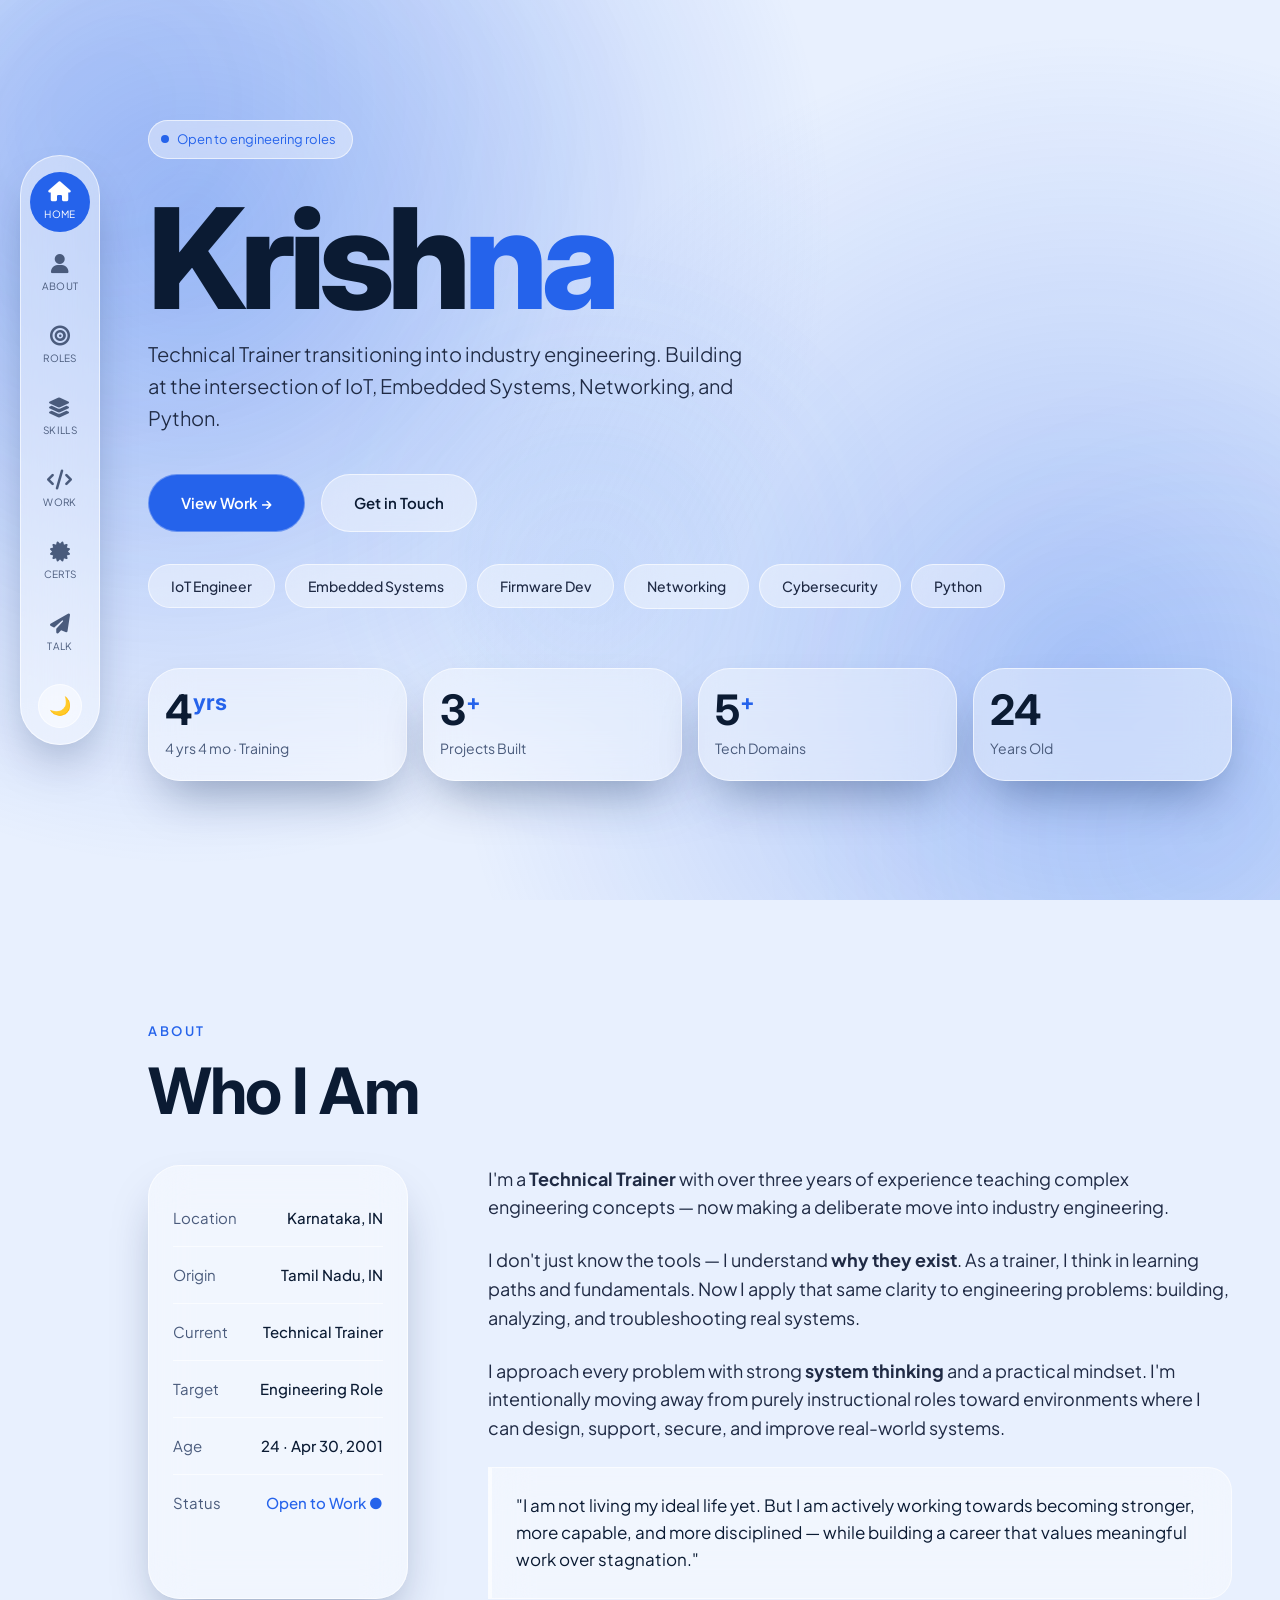
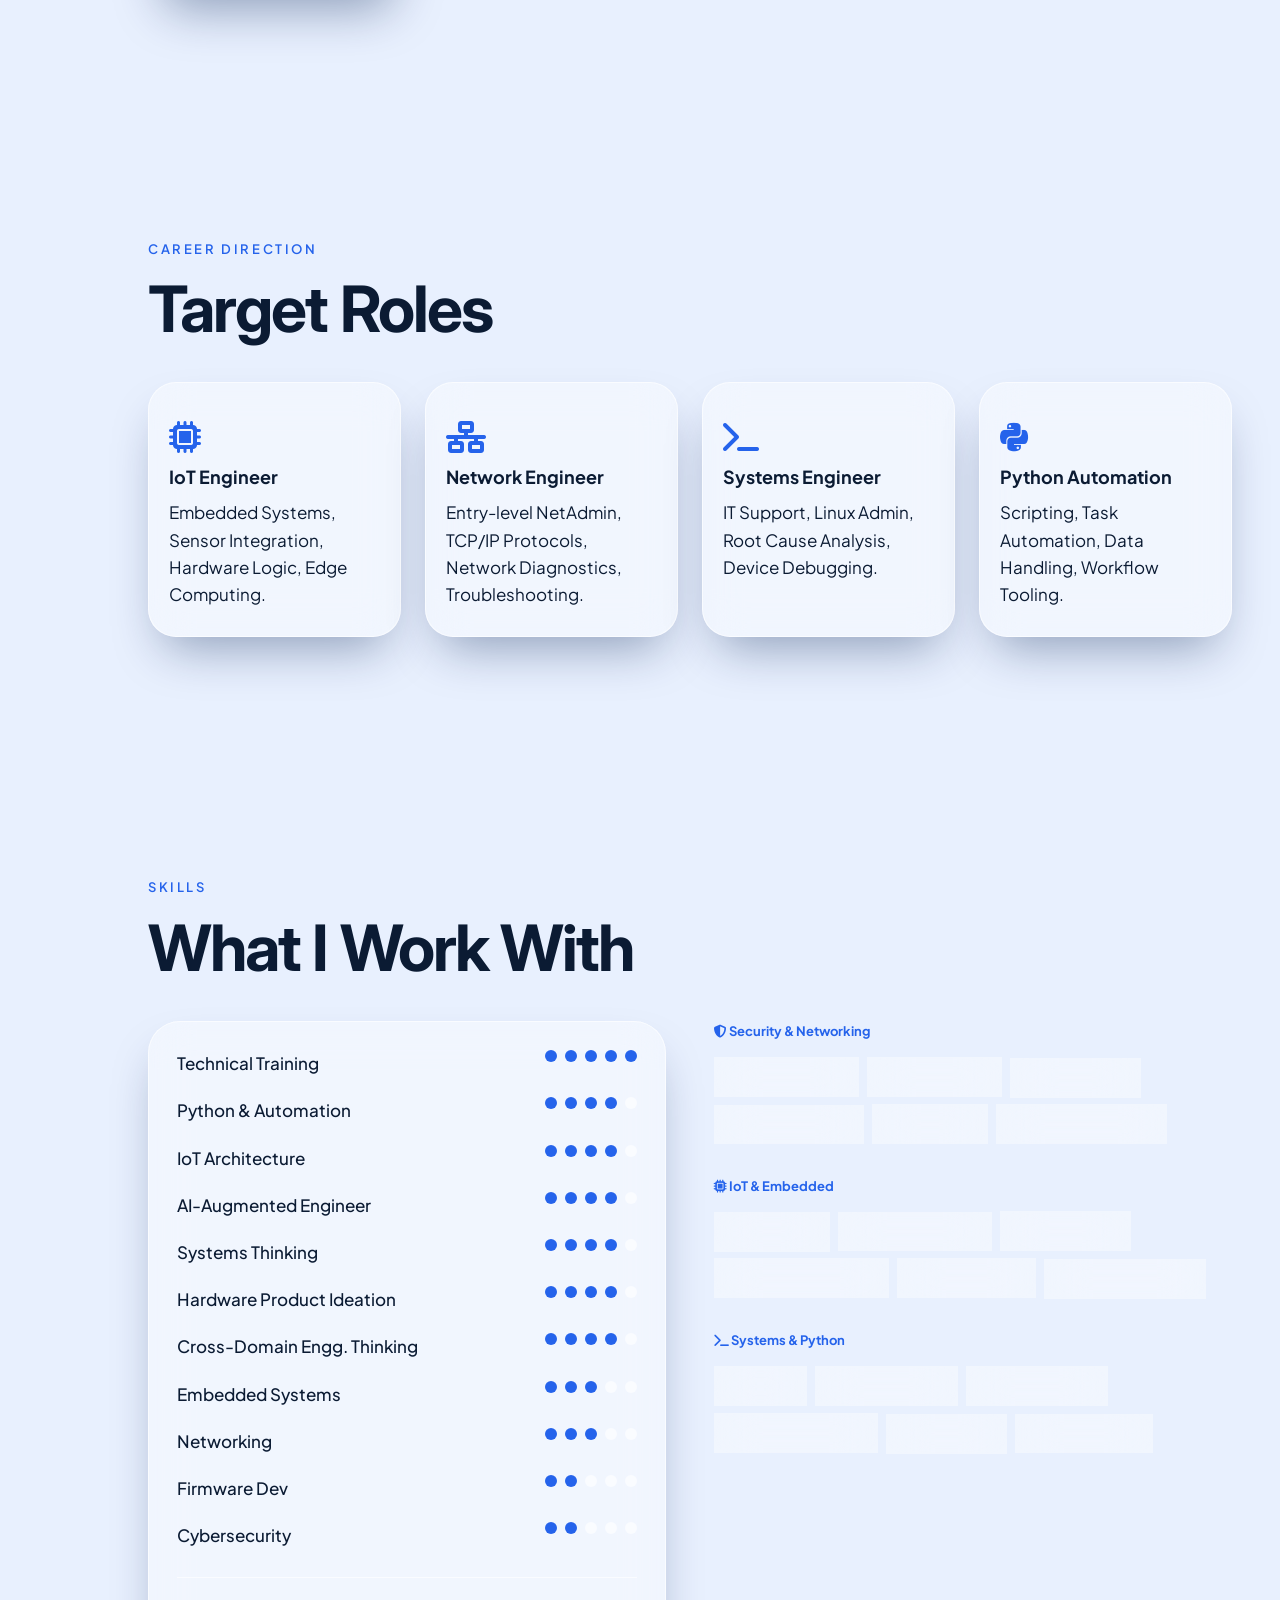
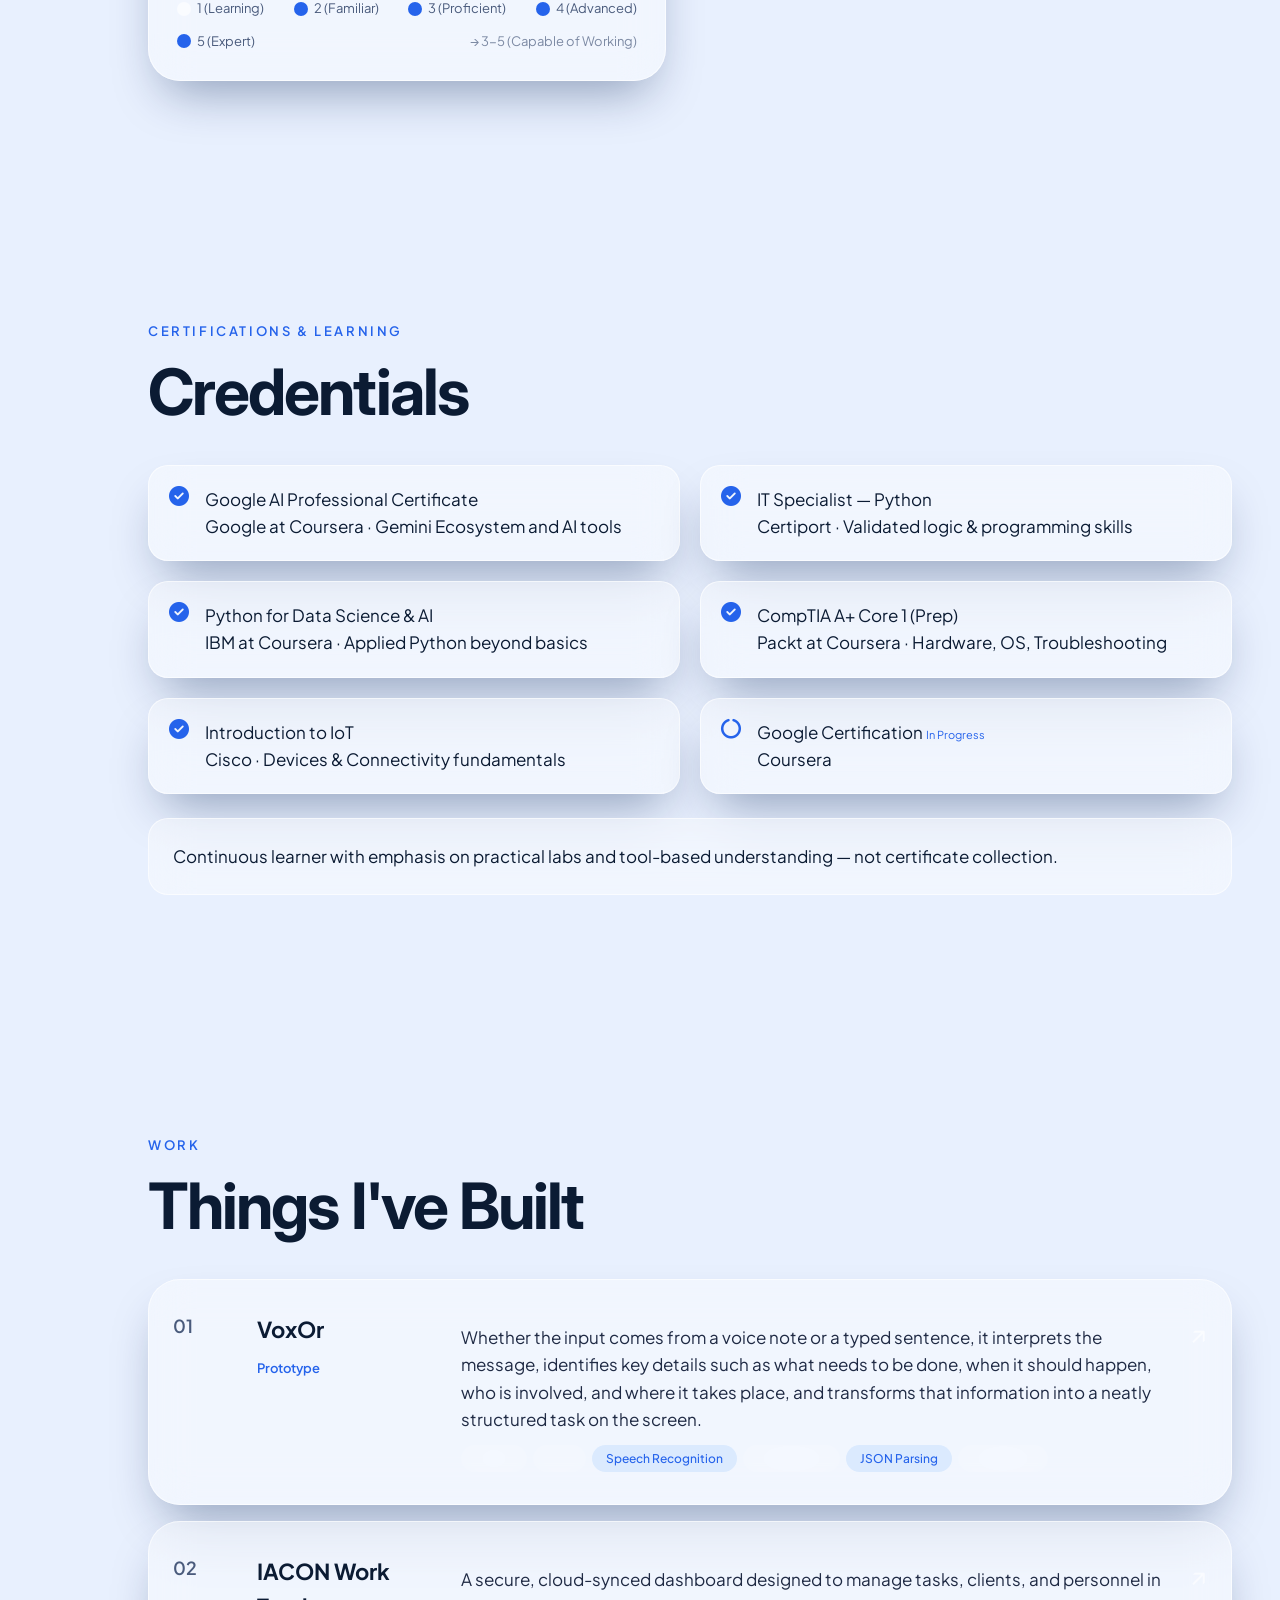
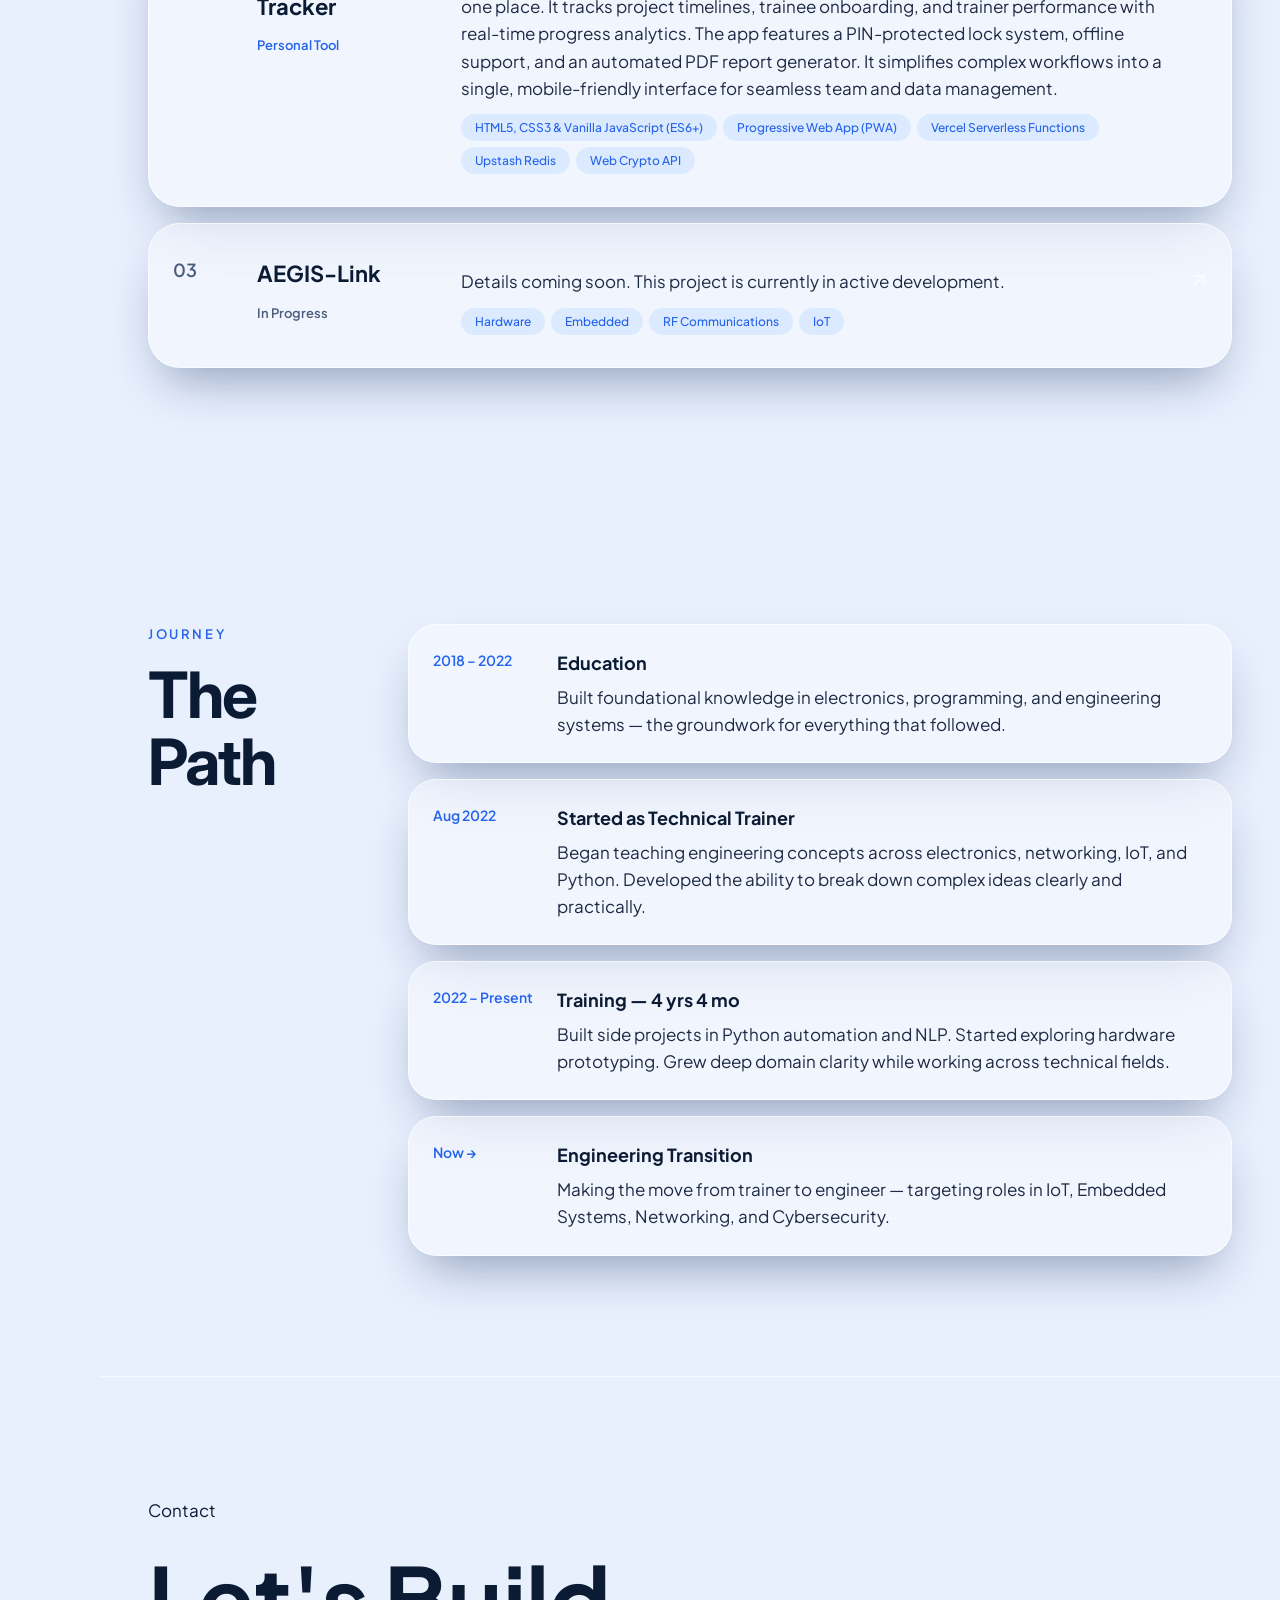
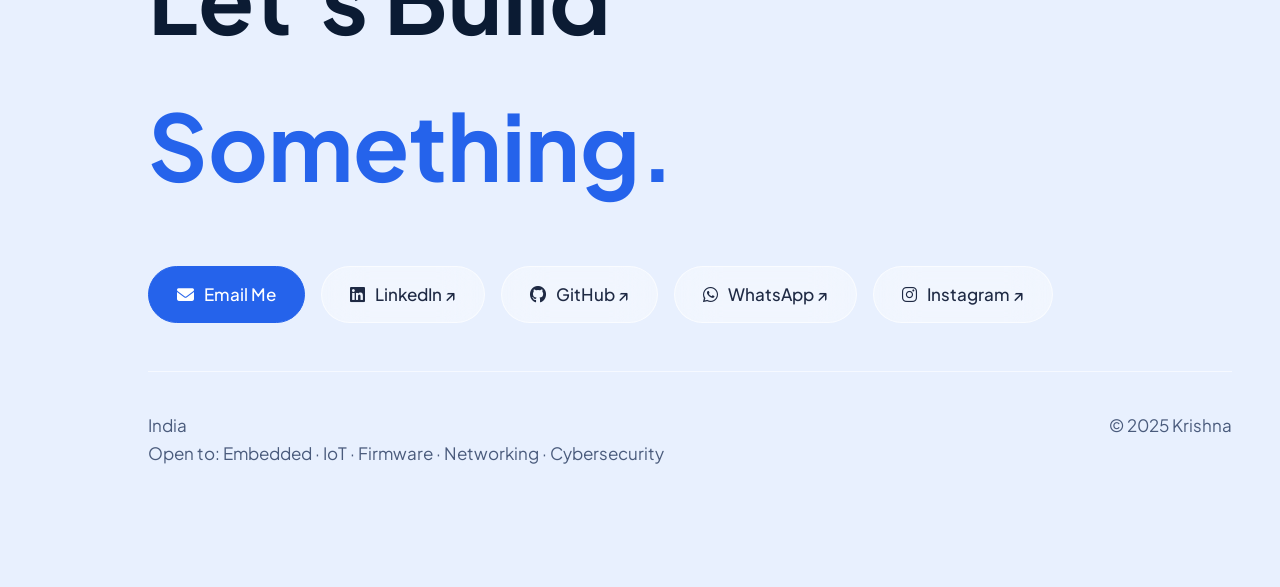
==== index.html @ ae5470dd "title changed" ====
<!DOCTYPE html>
<html lang="en" data-theme="light">

<head>
    <meta charset="UTF-8">
    <meta name="viewport" content="width=device-width, initial-scale=1.0">
    <title>Krishna - Portfolio</title>
    <meta name="description" content="Portfolio of Krishna — technical trainer transitioning to industry engineering.">
    <link rel="preconnect" href="https://fonts.googleapis.com">
    <link href="https://fonts.googleapis.com/css2?family=Inter:opsz,wght@14..32,300..700&family=Plus+Jakarta+Sans:wght@300..600&display=swap" rel="stylesheet">
    <link rel="stylesheet" href="https://cdnjs.cloudflare.com/ajax/libs/font-awesome/6.4.0/css/all.min.css">
    <style>
        /* ---------- ultra glass morphism with liquid elements ---------- */
        [data-theme="light"] {
          --bg: #e8f0fe;
          --glass-bg: rgba(255, 255, 255, 0.3);
          --glass-card: rgba(255, 255, 255, 0.4);
          --glass-border: rgba(255, 255, 255, 0.6);
          --ink: #0b1b33;
          --ink-muted: #1f2a44;
          --ink-faint: #4a5b7c;
          --accent: #2563eb;
          --accent-soft: #dbeafe;
          --blob1: rgba(37, 99, 235, 0.2);
          --blob2: rgba(59, 130, 246, 0.2);
          --blob3: rgba(96, 165, 250, 0.15);
          --shadow: 0 25px 50px -16px rgba(0,30,80,0.4);
          --blur: blur(20px);
        }
        [data-theme="dark"] {
          --bg: #050b17;
          --glass-bg: rgba(10, 20, 40, 0.4);
          --glass-card: rgba(20, 30, 50, 0.5);
          --glass-border: rgba(70, 90, 120, 0.4);
          --ink: #f1f5f9;
          --ink-muted: #cbd5e1;
          --ink-faint: #94a3b8;
          --accent: #3b82f6;
          --accent-soft: #1e3a5f;
          --blob1: rgba(59, 130, 246, 0.15);
          --blob2: rgba(37, 99, 235, 0.15);
          --blob3: rgba(96, 165, 250, 0.1);
          --shadow: 0 25px 50px -16px #000000;
          --blur: blur(20px);
        }
    
        * { margin: 0; padding: 0; box-sizing: border-box; }
        html { scroll-behavior: smooth; }
        body {
          background: var(--bg);
          color: var(--ink);
          font-family: 'Plus Jakarta Sans', 'Inter', sans-serif;
          font-size: 17px;
          line-height: 1.6;
          transition: background 0.3s, color 0.2s;
          -webkit-font-smoothing: antialiased;
          position: relative;
          overflow-x: hidden;
        }
    
        /* liquid blobs background */
        .liquid-blobs {
          position: fixed;
          inset: 0;
          overflow: hidden;
          pointer-events: none;
          z-index: -1;
        }
        .blob {
          position: absolute;
          background: radial-gradient(circle at center, var(--blob1) 0%, transparent 70%);
          border-radius: 50%;
          filter: blur(60px);
          opacity: 0.7;
          animation: float 20s infinite ease-in-out;
        }
        .blob:nth-child(1) {
          width: 60vmax;
          height: 60vmax;
          left: -10vmax;
          top: -10vmax;
          background: radial-gradient(circle at 30% 30%, var(--blob1), transparent 70%);
          animation-duration: 25s;
          animation-delay: -2s;
        }
        .blob:nth-child(2) {
          width: 50vmax;
          height: 50vmax;
          right: -10vmax;
          bottom: -10vmax;
          background: radial-gradient(circle at 70% 70%, var(--blob2), transparent 70%);
          animation-duration: 22s;
          animation-delay: -5s;
        }
        .blob:nth-child(3) {
          width: 40vmax;
          height: 40vmax;
          left: 30%;
          top: 30%;
          background: radial-gradient(circle at 40% 60%, var(--blob3), transparent 70%);
          animation-duration: 18s;
          animation-delay: -10s;
        }
        @keyframes float {
          0% { transform: translate(0, 0) scale(1); }
          25% { transform: translate(5%, 5%) scale(1.1); }
          50% { transform: translate(-5%, 10%) scale(0.9); }
          75% { transform: translate(10%, -5%) scale(1.05); }
          100% { transform: translate(0, 0) scale(1); }
        }
    
        /* intense background gradients (still there) */
        body::before {
          content: '';
          position: fixed;
          inset: 0;
          background: radial-gradient(circle at 15% 25%, rgba(37,99,235,0.35) 0%, transparent 50%),
                      radial-gradient(circle at 85% 75%, rgba(37,99,235,0.3) 0%, transparent 50%);
          pointer-events: none;
          z-index: -1;
        }
    
        /* ---------- layout: push content for left nav on desktop ---------- */
        @media (min-width: 901px) {
          body {
            padding-left: 100px; /* space for vertical nav */
          }
        }
    
        /* ---------- left vertical navigation (desktop) with perfect round items ---------- */
        #left-nav {
          position: fixed;
          left: 20px;
          top: 50%;
          transform: translateY(-50%);
          width: 80px;
          background: var(--glass-card);
          backdrop-filter: var(--blur);
          -webkit-backdrop-filter: var(--blur);
          border: 1px solid var(--glass-border);
          border-radius: 40px;
          padding: 16px 0;
          display: flex;
          flex-direction: column;
          align-items: center;
          gap: 12px;
          z-index: 500;
          box-shadow: var(--shadow);
        }
        #left-nav .nav-item {
          display: flex;
          flex-direction: column;
          align-items: center;
          justify-content: center;
          width: 60px;
          height: 60px;
          text-decoration: none;
          color: var(--ink-faint);
          font-size: 10px;
          text-transform: uppercase;
          letter-spacing: 0.03em;
          transition: 0.15s;
          border-radius: 50%; /* perfect circle */
          gap: 2px;
        }
        #left-nav .nav-item i {
          font-size: 20px;
          margin-bottom: 2px;
        }
        #left-nav .nav-item.active {
          background: var(--accent);
          color: white;
        }
        #left-nav .nav-item:hover:not(.active) {
          color: var(--accent);
          background: var(--glass-bg);
        }
        #left-nav .theme-toggle-left {
          margin-top: 8px;
          width: 44px;
          height: 44px;
          border-radius: 50%; /* circular theme button */
          border: 1px solid var(--glass-border);
          background: var(--glass-card);
          backdrop-filter: var(--blur);
          -webkit-backdrop-filter: var(--blur);
          color: var(--ink);
          font-size: 18px;
          cursor: pointer;
          transition: 0.15s;
          display: flex;
          align-items: center;
          justify-content: center;
        }
        #left-nav .theme-toggle-left:hover {
          border-color: var(--accent);
          color: var(--accent);
        }
    
        /* ---------- mobile nav (shown only on mobile) ---------- */
        #mobile-nav {
          display: none;
          position: fixed; bottom: 24px; left: 50%; transform: translateX(-50%);
          background: var(--glass-card);
          backdrop-filter: var(--blur);
          -webkit-backdrop-filter: var(--blur);
          border: 1px solid var(--glass-border);
          border-radius: 60px;
          padding: 8px 14px;
          gap: 4px;
          z-index: 600;
          box-shadow: var(--shadow);
        }
        .mob-link {
          display: flex; flex-direction: column; align-items: center;
          padding: 6px 10px; border-radius: 40px;
          text-decoration: none; color: var(--ink-faint);
          font-size: 11px; text-transform: uppercase; letter-spacing: 0.03em;
          transition: 0.15s;
        }
        .mob-link i { font-size: 16px; margin-bottom: 2px; }
        .mob-link.active { background: var(--accent); color: white; }
        .mob-theme {
          width: 44px; height: 44px; border-radius: 40px;
          background: transparent; border: none;
          color: var(--ink-faint); font-size: 18px; cursor: pointer;
        }
        .mob-theme:hover { color: var(--accent); }
    
        /* ---------- sections: transparent like hero, no background ---------- */
        section {
          border-radius: 0; /* sharp edges */
          /* no background or backdrop-filter — matches hero */
        }
        #hero {
          background: transparent;
          backdrop-filter: none;
        }
    
        .wrap, .hero-wrap, .contact-wrap {
          max-width: 1200px;
          margin: 0 auto;
          padding: 120px 48px;
        }
        @media (max-width: 700px) {
          .wrap, .hero-wrap, .contact-wrap {
            padding: 80px 24px;
          }
        }
    
        .section-label {
          font-size: 13px;
          font-weight: 600;
          letter-spacing: 0.2em;
          text-transform: uppercase;
          color: var(--accent);
          margin-bottom: 16px;
          display: block;
        }
        .section-title {
          font-family: 'Inter', sans-serif;
          font-size: clamp(44px, 6vw, 64px);
          font-weight: 700;
          line-height: 1.05;
          letter-spacing: -0.03em;
          color: var(--ink);
          margin-bottom: 40px;
        }
    
        /* glass base for cards */
        .glass-panel, .glass-deep {
          background: var(--glass-card);
          backdrop-filter: var(--blur);
          -webkit-backdrop-filter: var(--blur);
          border: 1px solid var(--glass-border);
          box-shadow: var(--shadow);
        }
    
        /* hero */
        #hero { min-height: 100vh; display: flex; align-items: center; }
        .hero-wrap { width: 100%; }
        .hero-badge {
          display: inline-flex; align-items: center; gap: 8px;
          background: var(--glass-card);
          backdrop-filter: var(--blur);
          -webkit-backdrop-filter: var(--blur);
          border: 1px solid var(--glass-border);
          border-radius: 40px; padding: 8px 16px 8px 12px;
          font-size: 13px; color: var(--accent); margin-bottom: 40px;
        }
        .badge-dot { width: 8px; height: 8px; background: var(--accent); border-radius: 50%; animation: pulse 2s infinite; }
        @keyframes pulse { 0%{opacity:.6;transform:scale(1)} 50%{opacity:1;transform:scale(1.3)} }
        .hero-name {
          font-family: 'Inter', sans-serif;
          font-size: clamp(70px, 13vw, 140px);
          font-weight: 800;
          line-height: 0.85;
          letter-spacing: -0.05em;
          color: var(--ink);
          margin-bottom: 20px;
        }
        .hero-name span { color: var(--accent); }
        .hero-sub {
          font-size: 20px; font-weight: 350;
          color: var(--ink-muted);
          max-width: 600px;
          margin-bottom: 40px;
        }
        .hero-actions { display: flex; gap: 16px; flex-wrap: wrap; }
        .btn {
          display: inline-flex; align-items: center; gap: 10px;
          padding: 16px 32px; border-radius: 48px;
          font-weight: 600; font-size: 15px; text-decoration: none;
          transition: 0.2s; border: 1px solid transparent;
          cursor: pointer;
          position: relative;
          overflow: hidden;
        }
        .btn-fill { background: var(--accent); color: white; border: 1px solid rgba(255,255,255,0.3); }
        .btn-fill:hover { background: #1d4ed8; box-shadow: var(--shadow); }
        .btn-ghost {
          background: var(--glass-card);
          backdrop-filter: var(--blur);
          -webkit-backdrop-filter: var(--blur);
          color: var(--ink);
          border: 1px solid var(--glass-border);
        }
        .btn-ghost:hover { border-color: var(--accent); background: var(--glass-bg); }
    
        /* liquid shimmer */
        .btn::after, .role-card::after, .cert-item::after, .prow::after, .titem::after {
          content: '';
          position: absolute;
          top: 0;
          left: -100%;
          width: 100%;
          height: 100%;
          background: linear-gradient(90deg, transparent, rgba(255,255,255,0.2), transparent);
          transition: left 0.5s;
          pointer-events: none;
          border-radius: inherit;
        }
        .btn:hover::after, .role-card:hover::after, .cert-item:hover::after, .prow:hover::after, .titem:hover::after {
          left: 100%;
        }
    
        .hero-pills {
          display: flex; flex-wrap: wrap; gap: 10px;
          margin: 32px 0 40px;
        }
        .pill {
          background: var(--glass-card);
          backdrop-filter: var(--blur);
          -webkit-backdrop-filter: var(--blur);
          border: 1px solid var(--glass-border);
          border-radius: 40px;
          padding: 10px 22px;
          font-size: 14px; font-weight: 500; color: var(--ink-muted);
          transition: 0.2s;
        }
        .pill:hover { border-color: var(--accent); color: var(--accent); background: var(--glass-bg); }
    
        .hero-stats {
          display: grid; grid-template-columns: repeat(4,1fr);
          margin-top: 60px;
          gap: 16px;
        }
        .hstat {
          background: var(--glass-card);
          backdrop-filter: var(--blur);
          -webkit-backdrop-filter: var(--blur);
          border: 1px solid var(--glass-border);
          border-radius: 32px;
          padding: 20px 16px;
          box-shadow: var(--shadow);
          transition: 0.2s;
          position: relative;
          overflow: hidden;
        }
        .hstat:hover { border-color: var(--accent); transform: translateY(-2px); }
        .hstat-n {
          font-family: 'Inter', sans-serif;
          font-size: 42px; font-weight: 700; color: var(--ink);
          line-height: 1; margin-bottom: 6px;
        }
        .hstat-n sup { font-size: 22px; color: var(--accent); }
        .hstat-l { font-size: 14px; color: var(--ink-faint); }
    
        /* about */
        .about-grid { display: grid; grid-template-columns: 260px 1fr; gap: 80px; }
        .about-meta {
          position: sticky; top: 100px;
          background: var(--glass-card);
          backdrop-filter: var(--blur);
          -webkit-backdrop-filter: var(--blur);
          border: 1px solid var(--glass-border);
          border-radius: 32px;
          padding: 24px;
          box-shadow: var(--shadow);
        }
        .meta-row {
          display: flex; justify-content: space-between;
          padding: 16px 0; border-bottom: 1px solid var(--glass-border);
          font-size: 15px;
        }
        .meta-row:last-child { border-bottom: none; }
        .mk { color: var(--ink-faint); }
        .mv { color: var(--ink); font-weight: 500; }
        .mv.open { color: var(--accent); }
        .about-prose .prose { color: var(--ink-muted); margin-bottom: 24px; font-size: 18px; }
        .quote-box {
          background: var(--glass-card);
          backdrop-filter: var(--blur);
          -webkit-backdrop-filter: var(--blur);
          border-left: 4px solid var(--accent);
          padding: 24px; border-radius: 0 24px 24px 0;
          border: 1px solid var(--glass-border);
          border-left-width: 4px;
        }
    
        /* roles */
        .roles-grid { display: grid; grid-template-columns: repeat(4,1fr); gap: 24px; }
        .role-card {
          background: var(--glass-card);
          backdrop-filter: var(--blur);
          -webkit-backdrop-filter: var(--blur);
          border: 1px solid var(--glass-border);
          border-radius: 28px; padding: 28px 20px;
          transition: 0.25s; box-shadow: var(--shadow);
          position: relative;
          overflow: hidden;
        }
        .role-card:hover { transform: translateY(-6px); border-color: var(--accent); }
        .role-icon { font-size: 32px; color: var(--accent); margin-bottom: 20px; }
        .role-title { font-weight: 700; font-size: 18px; margin-bottom: 8px; }
    
        /* skills */
        .skills-body { display: grid; grid-template-columns: 1fr 1fr; gap: 48px; }
        .skill-rows {
          background: var(--glass-card);
          backdrop-filter: var(--blur);
          -webkit-backdrop-filter: var(--blur);
          border: 1px solid var(--glass-border);
          border-radius: 32px;
          padding: 28px;
          box-shadow: var(--shadow);
        }
        .skill-row { display: flex; justify-content: space-between; margin-bottom: 20px; }
        .skill-row-name { font-weight: 500; }
        .dot-scale { display: flex; gap: 8px; }
        .dot { width: 12px; height: 12px; border-radius: 12px; background: var(--glass-border); transition: 0.2s; }
        .dot.filled { background: var(--accent); }
        .dot.hot { background: var(--accent) !important; }
    
        /* scale legend with all 5 levels */
        .scale-legend {
          margin-top: 28px;
          display: flex;
          align-items: center;
          justify-content: space-between;
          flex-wrap: wrap;
          gap: 12px;
          font-size: 13px;
          color: var(--ink-faint);
          border-top: 1px solid var(--glass-border);
          padding-top: 20px;
        }
        .legend-item {
          display: flex;
          align-items: center;
          gap: 6px;
        }
        .legend-item .dot {
          width: 14px;
          height: 14px;
        }
    
        .skill-domain-grid { display: flex; flex-direction: column; gap: 32px; }
        .skill-domain-title { font-size: 13px; font-weight: 700; color: var(--accent); margin-bottom: 16px; }
        .skill-tags { display: flex; flex-wrap: wrap; gap: 8px; }
        .stag {
          background: var(--glass-card);
          backdrop-filter: var(--blur);
          -webkit-backdrop-filter: var(--blur);
          border: 1px solid var(--glass-border);
          border-radius: 32px; padding: 8px 18px; font-size: 13px; font-weight: 500;
          color: var(--ink-muted); transition: 0.2s;
        }
        .stag:hover { border-color: var(--accent); color: var(--accent); background: var(--glass-bg); }
    
        /* certs */
        .certs-grid { display: grid; grid-template-columns: 1fr 1fr; gap: 20px; }
        .cert-item {
          background: var(--glass-card);
          backdrop-filter: var(--blur);
          -webkit-backdrop-filter: var(--blur);
          border: 1px solid var(--glass-border);
          border-radius: 20px; padding: 20px; display: flex; gap: 16px;
          transition: 0.2s; box-shadow: var(--shadow);
          position: relative;
          overflow: hidden;
        }
        .cert-item:hover { border-color: var(--accent); }
        .cert-icon { color: var(--accent); font-size: 20px; }
        .cert-note {
          background: var(--glass-card);
          backdrop-filter: var(--blur);
          -webkit-backdrop-filter: var(--blur);
          border-radius: 20px; padding: 24px; margin-top: 24px;
          border: 1px solid var(--glass-border);
        }
    
        /* projects */
        .project-list { margin-top: 20px; }
        .prow {
          display: grid; grid-template-columns: 60px 1fr;
          gap: 24px; padding: 32px 24px;
          margin-bottom: 16px;
          background: var(--glass-card);
          backdrop-filter: var(--blur);
          -webkit-backdrop-filter: var(--blur);
          border: 1px solid var(--glass-border);
          border-radius: 32px;
          transition: 0.2s; box-shadow: var(--shadow);
          position: relative;
          overflow: hidden;
        }
        .prow:hover { border-color: var(--accent); transform: translateY(-4px); }
        .pnum { font-size: 18px; color: var(--ink-faint); font-weight: 600; }
        .prow-body { display: grid; grid-template-columns: 180px 1fr auto; gap: 24px; align-items: start; }
        .ptitle { font-size: 22px; font-weight: 700; margin-bottom: 6px; color: var(--ink); }
        .pstatus { font-size: 13px; color: var(--accent); font-weight: 600; }
        .pstatus.wip { color: var(--ink-faint); }
        .pdesc { color: var(--ink-muted); margin: 12px 0; }
        .ptags { display: flex; flex-wrap: wrap; gap: 6px; }
        .tag {
          background: var(--accent-soft);
          border-radius: 40px; padding: 4px 14px; font-size: 12px;
          color: var(--accent); font-weight: 500;
          backdrop-filter: var(--blur);
          -webkit-backdrop-filter: var(--blur);
        }
        .parrow { font-size: 26px; color: var(--glass-border); transition: 0.2s; }
        .prow:hover .parrow { color: var(--accent); transform: translate(4px,-4px); }
    
        /* journey */
        .journey-body { display: grid; grid-template-columns: 200px 1fr; gap: 60px; }
        .tline { display: flex; flex-direction: column; gap: 16px; }
        .titem {
          display: grid; grid-template-columns: 100px 1fr; gap: 24px;
          padding: 24px;
          background: var(--glass-card);
          backdrop-filter: var(--blur);
          -webkit-backdrop-filter: var(--blur);
          border: 1px solid var(--glass-border);
          border-radius: 28px;
          box-shadow: var(--shadow);
          opacity: 0; transform: translateY(14px); transition: 0.6s;
          position: relative;
          overflow: hidden;
        }
        .titem.vis { opacity: 1; transform: translateY(0); }
        .titem:hover { border-color: var(--accent); }
        .tyr { font-size: 14px; font-weight: 600; color: var(--accent); }
        .ttitle { font-weight: 700; font-size: 18px; margin-bottom: 6px; }
        .tbody { color: var(--ink-muted); }
    
        /* contact */
        #contact {
          border-top: 1px solid var(--glass-border);
        }
        .contact-title { font-size: clamp(56px,8vw,92px); color: var(--ink); }
        .contact-title span { color: var(--accent); }
        .contact-btns { display: flex; flex-wrap: wrap; gap: 16px; margin: 48px 0; }
        .cbtn {
          display: inline-flex; align-items: center; gap: 10px;
          padding: 14px 28px; border-radius: 40px;
          background: var(--glass-card);
          backdrop-filter: var(--blur);
          -webkit-backdrop-filter: var(--blur);
          border: 1px solid var(--glass-border);
          color: var(--ink-muted);
          text-decoration: none; font-weight: 500; transition: 0.2s;
          position: relative;
          overflow: hidden;
        }
        .cbtn.cta { background: var(--accent); color: white; border-color: var(--accent); }
        .cbtn:hover { border-color: var(--accent); color: var(--accent); background: var(--glass-bg); }
        .cbtn.cta:hover { background: #1d4ed8; border-color: #1d4ed8; color: white; }
        .contact-foot {
          display: flex; justify-content: space-between;
          border-top: 1px solid var(--glass-border); padding-top: 40px;
          color: var(--ink-faint);
        }
    
        /* reveal */
        .fi { opacity: 0; transform: translateY(20px); transition: 0.7s; }
        .fi.vis { opacity: 1; transform: translateY(0); }
    
        /* responsive */
        @media (max-width: 900px) {
          body { padding-left: 0; }
          #left-nav { display: none; }
          #mobile-nav { display: flex; }
          body { padding-bottom: 96px; }
          .hero-stats { grid-template-columns: repeat(2,1fr); gap: 16px; }
          .about-grid { grid-template-columns: 1fr; gap: 32px; }
          .about-meta { position: static; }
          .skills-body, .journey-body { grid-template-columns: 1fr; gap: 32px; }
          .roles-grid { grid-template-columns: 1fr 1fr; }
          .certs-grid { grid-template-columns: 1fr; }
          .prow-body { grid-template-columns: 1fr; gap: 12px; }
          .prow { grid-template-columns: 1fr; }
          .pnum { display: none; }
          .section-title { margin-bottom: 24px; }
        }
        @media (max-width: 550px) {
          .roles-grid { grid-template-columns: 1fr; }
        }
    </style>
</head>

<body>
    <!-- liquid blobs background -->
    <div class="liquid-blobs">
        <div class="blob"></div>
        <div class="blob"></div>
        <div class="blob"></div>
    </div>

    <!-- left vertical navigation (desktop) with perfect round items -->
    <nav id="left-nav">
        <a href="#hero" class="nav-item active" data-s="hero">
            <i class="fa-solid fa-house"></i>
            <span>Home</span>
        </a>
        <a href="#about" class="nav-item" data-s="about">
            <i class="fa-solid fa-user"></i>
            <span>About</span>
        </a>
        <a href="#roles" class="nav-item" data-s="roles">
            <i class="fa-solid fa-bullseye"></i>
            <span>Roles</span>
        </a>
        <a href="#skills" class="nav-item" data-s="skills">
            <i class="fa-solid fa-layer-group"></i>
            <span>Skills</span>
        </a>
        <a href="#projects" class="nav-item" data-s="projects">
            <i class="fa-solid fa-code"></i>
            <span>Work</span>
        </a>
        <a href="#certs" class="nav-item" data-s="certs">
            <i class="fa-solid fa-certificate"></i>
            <span>Certs</span>
        </a>
        <a href="#contact" class="nav-item" data-s="contact">
            <i class="fa-solid fa-paper-plane"></i>
            <span>Talk</span>
        </a>
        <button class="theme-toggle-left" id="theme-btn-left">🌙</button>
    </nav>

    <!-- mobile nav -->
    <div id="mobile-nav">
        <a href="#hero" class="mob-link active" data-s="hero"><i class="fa-solid fa-house"></i>Home</a>
        <a href="#about" class="mob-link" data-s="about"><i class="fa-solid fa-user"></i>About</a>
        <a href="#roles" class="mob-link" data-s="roles"><i class="fa-solid fa-bullseye"></i>Roles</a>
        <a href="#skills" class="mob-link" data-s="skills"><i class="fa-solid fa-layer-group"></i>Skills</a>
        <a href="#projects" class="mob-link" data-s="projects"><i class="fa-solid fa-code"></i>Work</a>
        <a href="#certs" class="mob-link" data-s="certs"><i class="fa-solid fa-certificate"></i>Certs</a>
        <a href="#contact" class="mob-link" data-s="contact"><i class="fa-solid fa-paper-plane"></i>Talk</a>
        <button class="mob-theme" id="mob-theme-btn">🌙</button>
    </div>

    <!-- HERO -->
    <section id="hero">
        <div class="hero-wrap">
            <div class="hero-badge"><span class="badge-dot"></span> Open to engineering roles</div>
            <h1 class="hero-name">Krish<span>na</span></h1>
            <p class="hero-sub">Technical Trainer transitioning into industry engineering. Building at the intersection of IoT, Embedded Systems, Networking, and Python.</p>
            <div class="hero-actions">
                <a href="#projects" class="btn btn-fill">View Work →</a>
                <a href="#contact" class="btn btn-ghost">Get in Touch</a>
            </div>
            <div class="hero-pills">
                <span class="pill">IoT Engineer</span><span class="pill">Embedded Systems</span><span class="pill">Firmware Dev</span>
                <span class="pill">Networking</span><span class="pill">Cybersecurity</span><span class="pill">Python</span>
            </div>
            <div class="hero-stats">
                <div class="hstat">
                    <div class="hstat-n" id="exp-display">—</div>
                    <div class="hstat-l" id="exp-label">Training Experience</div>
                </div>
                <div class="hstat">
                    <div class="hstat-n"><span data-count="3">0</span><sup>+</sup></div>
                    <div class="hstat-l">Projects Built</div>
                </div>
                <div class="hstat">
                    <div class="hstat-n"><span data-count="5">0</span><sup>+</sup></div>
                    <div class="hstat-l">Tech Domains</div>
                </div>
                <div class="hstat">
                    <div class="hstat-n">24</div>
                    <div class="hstat-l">Years Old</div>
                </div>
            </div>
        </div>
    </section>

    <!-- ABOUT -->
    <section id="about">
        <div class="wrap">
            <span class="section-label">About</span>
            <h2 class="section-title">Who I Am</h2>
            <div class="about-grid">
                <div class="about-meta">
                    <div class="meta-row"><span class="mk">Location</span><span class="mv">Karnataka, IN</span></div>
                    <div class="meta-row"><span class="mk">Origin</span><span class="mv">Tamil Nadu, IN</span></div>
                    <div class="meta-row"><span class="mk">Current</span><span class="mv">Technical Trainer</span></div>
                    <div class="meta-row"><span class="mk">Target</span><span class="mv">Engineering Role</span></div>
                    <div class="meta-row"><span class="mk">Age</span><span class="mv">24 · Apr 30, 2001</span></div>
                    <div class="meta-row"><span class="mk">Status</span><span class="mv open">Open to Work ●</span></div>
                </div>
                <div class="about-prose fi">
                    <p class="prose">I'm a <strong>Technical Trainer</strong> with over three years of experience teaching complex engineering concepts — now making a deliberate move into industry engineering.</p>
                    <p class="prose">I don't just know the tools — I understand <strong>why they exist</strong>. As a trainer, I think in learning paths and fundamentals. Now I apply that same clarity to engineering problems: building, analyzing, and troubleshooting real
                        systems.</p>
                    <p class="prose">I approach every problem with strong <strong>system thinking</strong> and a practical mindset. I'm intentionally moving away from purely instructional roles toward environments where I can design, support, secure, and improve real-world
                        systems.</p>
                    <div class="quote-box">
                        <p>"I am not living my ideal life yet. But I am actively working towards becoming stronger, more capable, and more disciplined — while building a career that values meaningful work over stagnation."</p>
                    </div>
                </div>
            </div>
        </div>
    </section>

    <!-- ROLES -->
    <section id="roles">
        <div class="wrap"><span class="section-label">Career Direction</span>
            <h2 class="section-title">Target Roles</h2>
            <div class="roles-grid fi">
                <div class="role-card"><span class="role-icon"><i class="fa-solid fa-microchip"></i></span>
                    <div class="role-title">IoT Engineer</div>
                    <div class="role-desc">Embedded Systems, Sensor Integration, Hardware Logic, Edge Computing.</div>
                </div>
                <div class="role-card"><span class="role-icon"><i class="fa-solid fa-network-wired"></i></span>
                    <div class="role-title">Network Engineer</div>
                    <div class="role-desc">Entry-level NetAdmin, TCP/IP Protocols, Network Diagnostics, Troubleshooting.</div>
                </div>
                <div class="role-card"><span class="role-icon"><i class="fa-solid fa-terminal"></i></span>
                    <div class="role-title">Systems Engineer</div>
                    <div class="role-desc">IT Support, Linux Admin, Root Cause Analysis, Device Debugging.</div>
                </div>
                <div class="role-card"><span class="role-icon"><i class="fa-brands fa-python"></i></span>
                    <div class="role-title">Python Automation</div>
                    <div class="role-desc">Scripting, Task Automation, Data Handling, Workflow Tooling.</div>
                </div>
            </div>
        </div>
    </section>

    <!-- SKILLS -->
    <section id="skills">
        <div class="wrap"><span class="section-label">Skills</span>
            <h2 class="section-title">What I Work With</h2>
            <div class="skills-body">
                <div class="skill-rows fi">
                    <div class="skill-row"><span class="skill-row-name">Technical Training</span>
                        <div class="dot-scale">
                            <div class="dot filled"></div>
                            <div class="dot filled"></div>
                            <div class="dot filled"></div>
                            <div class="dot filled"></div>
                            <div class="dot filled hot"></div>
                        </div>
                    </div>
                    <div class="skill-row"><span class="skill-row-name">Python & Automation</span>
                        <div class="dot-scale">
                            <div class="dot filled"></div>
                            <div class="dot filled"></div>
                            <div class="dot filled"></div>
                            <div class="dot filled hot"></div>
                            <div class="dot"></div>
                        </div>
                    </div>
                    <div class="skill-row"><span class="skill-row-name">IoT Architecture</span>
                        <div class="dot-scale">
                            <div class="dot filled"></div>
                            <div class="dot filled"></div>
                            <div class="dot filled"></div>
                            <div class="dot filled hot"></div>
                            <div class="dot"></div>
                        </div>
                    </div>
                    <div class="skill-row"><span class="skill-row-name">AI-Augmented Engineer</span>
                        <div class="dot-scale">
                            <div class="dot filled"></div>
                            <div class="dot filled"></div>
                            <div class="dot filled"></div>
                            <div class="dot filled hot"></div>
                            <div class="dot"></div>
                        </div>
                    </div>
                    <div class="skill-row"><span class="skill-row-name">Systems Thinking</span>
                        <div class="dot-scale">
                            <div class="dot filled"></div>
                            <div class="dot filled"></div>
                            <div class="dot filled"></div>
                            <div class="dot filled hot"></div>
                            <div class="dot"></div>
                        </div>
                    </div>
                    <div class="skill-row"><span class="skill-row-name">Hardware Product Ideation</span>
                        <div class="dot-scale">
                            <div class="dot filled"></div>
                            <div class="dot filled"></div>
                            <div class="dot filled"></div>
                            <div class="dot filled hot"></div>
                            <div class="dot"></div>
                        </div>
                    </div>
                    <div class="skill-row"><span class="skill-row-name">Cross-Domain Engg. Thinking</span>
                        <div class="dot-scale">
                            <div class="dot filled"></div>
                            <div class="dot filled"></div>
                            <div class="dot filled"></div>
                            <div class="dot filled hot"></div>
                            <div class="dot"></div>
                        </div>
                    </div>
                    <div class="skill-row"><span class="skill-row-name">Embedded Systems</span>
                        <div class="dot-scale">
                            <div class="dot filled"></div>
                            <div class="dot filled"></div>
                            <div class="dot filled hot"></div>
                            <div class="dot"></div>
                            <div class="dot"></div>
                        </div>
                    </div>
                    <div class="skill-row"><span class="skill-row-name">Networking</span>
                        <div class="dot-scale">
                            <div class="dot filled"></div>
                            <div class="dot filled"></div>
                            <div class="dot filled hot"></div>
                            <div class="dot"></div>
                            <div class="dot"></div>
                        </div>
                    </div>
                    <div class="skill-row"><span class="skill-row-name">Firmware Dev</span>
                        <div class="dot-scale">
                            <div class="dot filled"></div>
                            <div class="dot filled hot"></div>
                            <div class="dot"></div>
                            <div class="dot"></div>
                            <div class="dot"></div>
                        </div>
                    </div>
                    <div class="skill-row"><span class="skill-row-name">Cybersecurity</span>
                        <div class="dot-scale">
                            <div class="dot filled"></div>
                            <div class="dot filled hot"></div>
                            <div class="dot"></div>
                            <div class="dot"></div>
                            <div class="dot"></div>
                        </div>
                    </div>

                    <!-- scale legend with all 5 levels -->
                    <div class="scale-legend">
                        <div class="legend-item"><span class="dot" style="background: var(--glass-border);"></span> 1 (Learning)</div>
                        <div class="legend-item"><span class="dot filled"></span> 2 (Familiar)</div>
                        <div class="legend-item"><span class="dot filled"></span> 3 (Proficient)</div>
                        <div class="legend-item"><span class="dot filled"></span> 4 (Advanced)</div>
                        <div class="legend-item"><span class="dot filled hot"></span> 5 (Expert)</div>
                        <div style="margin-left: auto; opacity: 0.7;">→ 3-5 (Capable of Working)</div>
                    </div>
                </div>
                <div class="skill-domain-grid fi">
                    <div>
                        <div class="skill-domain-title"><i class="fa-solid fa-shield-halved"></i> Security & Networking</div>
                        <div class="skill-tags"><span class="stag">TCP/IP Protocols</span><span class="stag">Packet Capture</span><span class="stag">Traffic Filtering</span><span class="stag">Threat Awareness</span><span class="stag">Log Analysis</span><span class="stag">Network Diagnostics</span></div>
                    </div>
                    <div>
                        <div class="skill-domain-title"><i class="fa-solid fa-microchip"></i> IoT & Embedded</div>
                        <div class="skill-tags"><span class="stag">Raspberry Pi</span><span class="stag">Sensor Interfacing</span><span class="stag">UART / I2C / SPI</span><span class="stag">Hardware Debugging</span><span class="stag">IoT Architecture</span><span class="stag">HW–SW Integration</span></div>
                    </div>
                    <div>
                        <div class="skill-domain-title"><i class="fa-solid fa-terminal"></i> Systems & Python</div>
                        <div class="skill-tags"><span class="stag">Linux CLI</span><span class="stag">Python Scripting</span><span class="stag">Task Automation</span><span class="stag">Root Cause Analysis</span><span class="stag">Git Workflow</span><span class="stag">Documentation</span></div>
                    </div>
                </div>
            </div>
        </div>
    </section>

    <!-- CERTS -->
    <section id="certs">
        <div class="wrap"><span class="section-label">Certifications & Learning</span>
            <h2 class="section-title">Credentials</h2>
            <div class="certs-grid fi">
                <div class="cert-item">
                  <i class="fa-solid fa-circle-check cert-icon"></i>
                  <div>
                      <div class="cert-title">Google AI Professional Certificate</div>
                      <div class="cert-sub">Google at Coursera · Gemini Ecosystem and AI tools</div>
                  </div>
              </div>

              <div class="cert-item">
                  <i class="fa-solid fa-circle-check cert-icon"></i>
                  <div>
                      <div class="cert-title">IT Specialist — Python</div>
                      <div class="cert-sub">Certiport · Validated logic & programming skills</div>
                  </div>
              </div>

              <div class="cert-item">
                  <i class="fa-solid fa-circle-check cert-icon"></i>
                  <div>
                      <div class="cert-title">Python for Data Science & AI</div>
                      <div class="cert-sub">IBM at Coursera · Applied Python beyond basics</div>
                  </div>
              </div>

              <div class="cert-item">
                  <i class="fa-solid fa-circle-check cert-icon"></i>
                  <div>
                      <div class="cert-title">CompTIA A+ Core 1 (Prep)</div>
                      <div class="cert-sub">Packt at Coursera · Hardware, OS, Troubleshooting</div>
                  </div>
              </div>

              <div class="cert-item">
                  <i class="fa-solid fa-circle-check cert-icon"></i>
                  <div>
                      <div class="cert-title">Introduction to IoT</div>
                      <div class="cert-sub">Cisco · Devices & Connectivity fundamentals</div>
                  </div>
              </div>

              <div class="cert-item">
                  <i class="fa-solid fa-circle-notch cert-icon spin"></i>
                  <div>
                      <div class="cert-title">Google Certification <span style="color:var(--accent);font-size:11px;">In Progress</span></div>
                      <div class="cert-sub">Coursera</div>
                  </div>
              </div>
            </div>
            <div class="cert-note fi">Continuous learner with emphasis on practical labs and tool-based understanding — not certificate collection.</div>
        </div>
    </section>

    <!-- PROJECTS -->
    <section id="projects">
        <div class="wrap"><span class="section-label">Work</span>
            <h2 class="section-title">Things I've Built</h2>
            <div class="project-list">
                <div class="prow fi">
                    <div class="pnum">01</div>
                    <div class="prow-body">
                        <div>
                            <div class="ptitle">VoxOr</div><span class="pstatus">Prototype</span></div>
                        <div>
                            <div class="pdesc">Whether the input comes from a voice note or a typed sentence, it interprets the message, identifies key details such as what needs to be done, when it should happen, who is involved, and where it takes place, and transforms
                                that information into a neatly structured task on the screen.</div>
                            <div class="ptags"><span class="tag">Flutter</span><span class="tag">Dart</span><span class="tag">Speech Recognition</span><span class="tag">Automation</span><span class="tag">JSON Parsing</span><span class="tag">Gemini API</span></div>
                        </div>
                        <div class="parrow">↗</div>
                    </div>
                </div>
                <div class="prow fi">
                    <div class="pnum">02</div>
                    <div class="prow-body">
                        <div>
                            <div class="ptitle">IACON Work Tracker</div><span class="pstatus">Personal Tool</span></div>
                        <div>
                            <div class="pdesc">A secure, cloud-synced dashboard designed to manage tasks, clients, and personnel in one place. It tracks project timelines, trainee onboarding, and trainer performance with real-time progress analytics. The app features a
                                PIN-protected lock system, offline support, and an automated PDF report generator. It simplifies complex workflows into a single, mobile-friendly interface for seamless team and data management.</div>
                            <div class="ptags"><span class="tag">HTML5, CSS3 & Vanilla JavaScript (ES6+)</span><span class="tag">Progressive Web App (PWA)</span><span class="tag">Vercel Serverless Functions</span><span class="tag">Upstash Redis</span><span class="tag">Web Crypto API</span></div>
                        </div>
                        <div class="parrow">↗</div>
                    </div>
                </div>
                <div class="prow fi">
                    <div class="pnum">03</div>
                    <div class="prow-body">
                        <div>
                            <div class="ptitle">AEGIS-Link</div><span class="pstatus wip">In Progress</span></div>
                        <div>
                            <div class="pdesc">Details coming soon. This project is currently in active development.</div>
                            <div class="ptags"><span class="tag">Hardware</span><span class="tag">Embedded</span><span class="tag">RF Communications</span><span class="tag">IoT</span></div>
                        </div>
                        <div class="parrow">↗</div>
                    </div>
                </div>
            </div>
        </div>
    </section>

    <!-- JOURNEY -->
    <section id="journey">
        <div class="wrap">
            <div class="journey-body">
                <div><span class="section-label">Journey</span>
                    <h2 class="section-title">The Path</h2></div>
                <div class="tline">
                    <div class="titem">
                        <div class="tyr">2018 – 2022</div>
                        <div>
                            <div class="ttitle">Education</div>
                            <div class="tbody">Built foundational knowledge in electronics, programming, and engineering systems — the groundwork for everything that followed.</div>
                        </div>
                    </div>
                    <div class="titem">
                        <div class="tyr">Aug 2022</div>
                        <div>
                            <div class="ttitle">Started as Technical Trainer</div>
                            <div class="tbody">Began teaching engineering concepts across electronics, networking, IoT, and Python. Developed the ability to break down complex ideas clearly and practically.</div>
                        </div>
                    </div>
                    <div class="titem">
                        <div class="tyr">2022 – Present</div>
                        <div>
                            <div class="ttitle">Training — <span id="journey-exp-val"></span></div>
                            <div class="tbody">Built side projects in Python automation and NLP. Started exploring hardware prototyping. Grew deep domain clarity while working across technical fields.</div>
                        </div>
                    </div>
                    <div class="titem now">
                        <div class="tyr">Now →</div>
                        <div>
                            <div class="ttitle">Engineering Transition</div>
                            <div class="tbody">Making the move from trainer to engineer — targeting roles in IoT, Embedded Systems, Networking, and Cybersecurity.</div>
                        </div>
                    </div>
                </div>
            </div>
        </div>
    </section>

    <!-- CONTACT -->
    <section id="contact">
        <div class="contact-wrap">
            <span class="contact-label">Contact</span>
            <h2 class="contact-title">Let's Build<br><span>Something.</span></h2>
            <div class="contact-btns">
                <a href="mailto:krishnanthangavel2021@gmail.com" class="cbtn cta"><i class="fa-solid fa-envelope"></i> Email Me</a>
                <a href="https://in.linkedin.com/in/krishnan-thangavel/" target="_blank" class="cbtn"><i class="fa-brands fa-linkedin"></i> LinkedIn ↗</a>
                <a href="https://github.com/Orion021" target="_blank" class="cbtn"><i class="fa-brands fa-github"></i> GitHub ↗</a>
                <a href="https://wa.me/918610908227" target="_blank" class="cbtn"><i class="fa-brands fa-whatsapp"></i> WhatsApp ↗</a>
                <a href="https://www.instagram.com/krishna.021_" target="_blank" class="cbtn"><i class="fa-brands fa-instagram"></i> Instagram ↗</a>
            </div>
            <div class="contact-foot">
                <div class="cf-loc">India
                    <br>Open to: Embedded · IoT · Firmware · Networking · Cybersecurity</div>
                <div class="cf-copy">© 2025 Krishna</div>
            </div>
        </div>
    </section>

    <script>
        function getTrainingDuration(){let e=new Date(2022,7,1),t=new Date,n=t.getDate()>=16?new Date(t.getFullYear(),t.getMonth()+1,1):new Date(t.getFullYear(),t.getMonth(),1),r=n.getFullYear()-e.getFullYear(),o=n.getMonth()-e.getMonth();return o<0&&(r--,o+=12),{y:r,m:o}}function applyDuration(){let{y:e,m:t}=getTrainingDuration(),n=0===t?`${e} yrs`:`${e} yrs ${t} mo`;document.getElementById('exp-display')&&(document.getElementById('exp-display').innerHTML=`${e}<sup>yrs</sup>`);let l=document.getElementById('exp-label');l&&(l.textContent=n+' · Training'),document.getElementById('journey-exp-val')&&(document.getElementById('journey-exp-val').textContent=n)}applyDuration();let html=document.documentElement,saved=localStorage.getItem('ktheme')||'light';html.setAttribute('data-theme',saved);function syncIcons(){let e='dark'===html.getAttribute('data-theme')?'☀️':'🌙';document.getElementById('theme-btn-left')&&(document.getElementById('theme-btn-left').textContent=e);document.getElementById('mob-theme-btn')&&(document.getElementById('mob-theme-btn').textContent=e)}syncIcons();function toggleTheme(){let e='light'===html.getAttribute('data-theme')?'dark':'light';html.setAttribute('data-theme',e),localStorage.setItem('ktheme',e),syncIcons()}document.getElementById('theme-btn-left').addEventListener('click',toggleTheme);document.getElementById('mob-theme-btn').addEventListener('click',toggleTheme);let counted=!1;function runCounters(){if(counted)return;counted=!0;document.querySelectorAll('[data-count]').forEach(e=>{let t=parseInt(e.dataset.count),n=0;!function r(){n++,e.textContent=n,n<t&&setTimeout(r,110)}()})}new IntersectionObserver(e=>{e[0].isIntersecting&&runCounters()},{threshold:.5}).observe(document.getElementById('hero'));let io=new IntersectionObserver(e=>{e.forEach(e=>{e.isIntersecting&&e.target.classList.add('vis')})},{threshold:.08});document.querySelectorAll('.fi, .titem').forEach(e=>io.observe(e));let leftNavItems=document.querySelectorAll('#left-nav .nav-item');let mobNavItems=document.querySelectorAll('.mob-link');document.querySelectorAll('section[id]').forEach(e=>{new IntersectionObserver(t=>{t.forEach(t=>{if(t.isIntersecting){let n=t.target.id;leftNavItems.forEach(e=>e.classList.toggle('active',e.dataset.s===n));mobNavItems.forEach(e=>e.classList.toggle('active',e.dataset.s===n))}})},{threshold:.35}).observe(e)});
    </script>
</body>

</html>
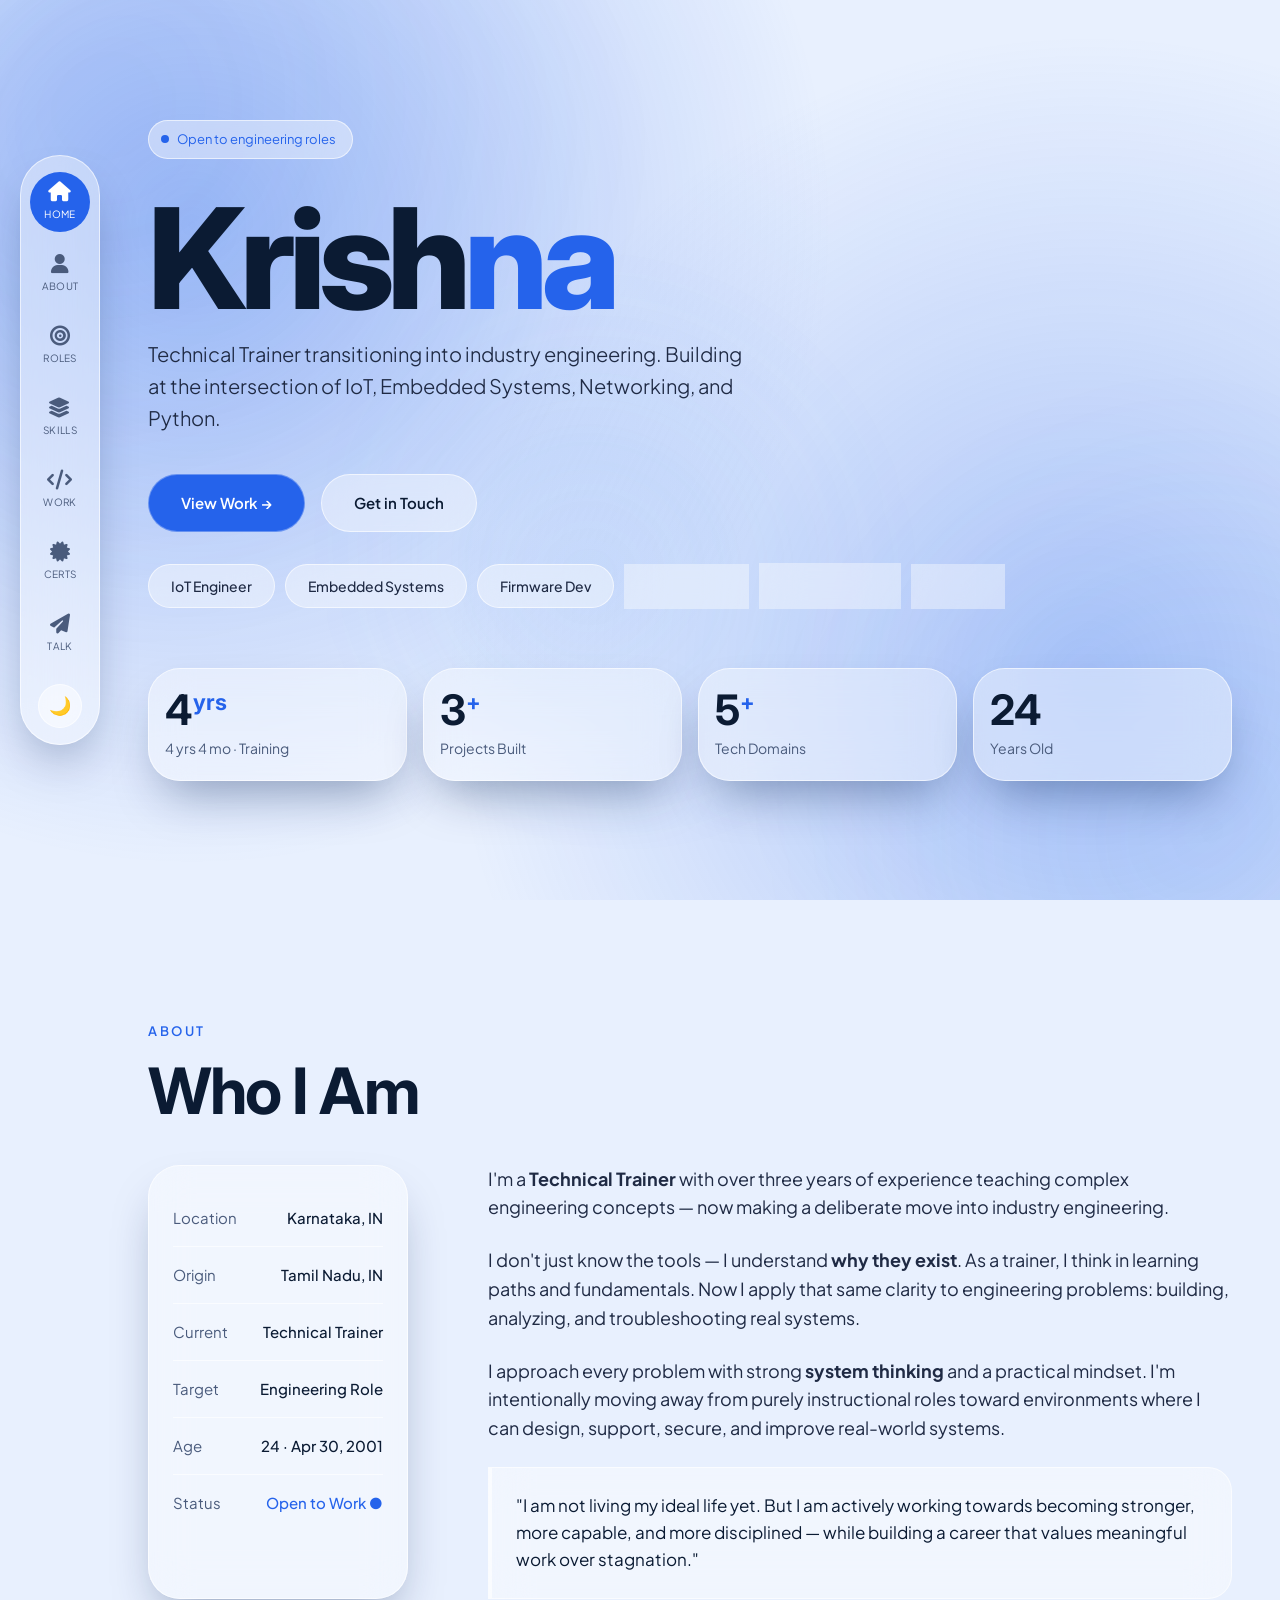
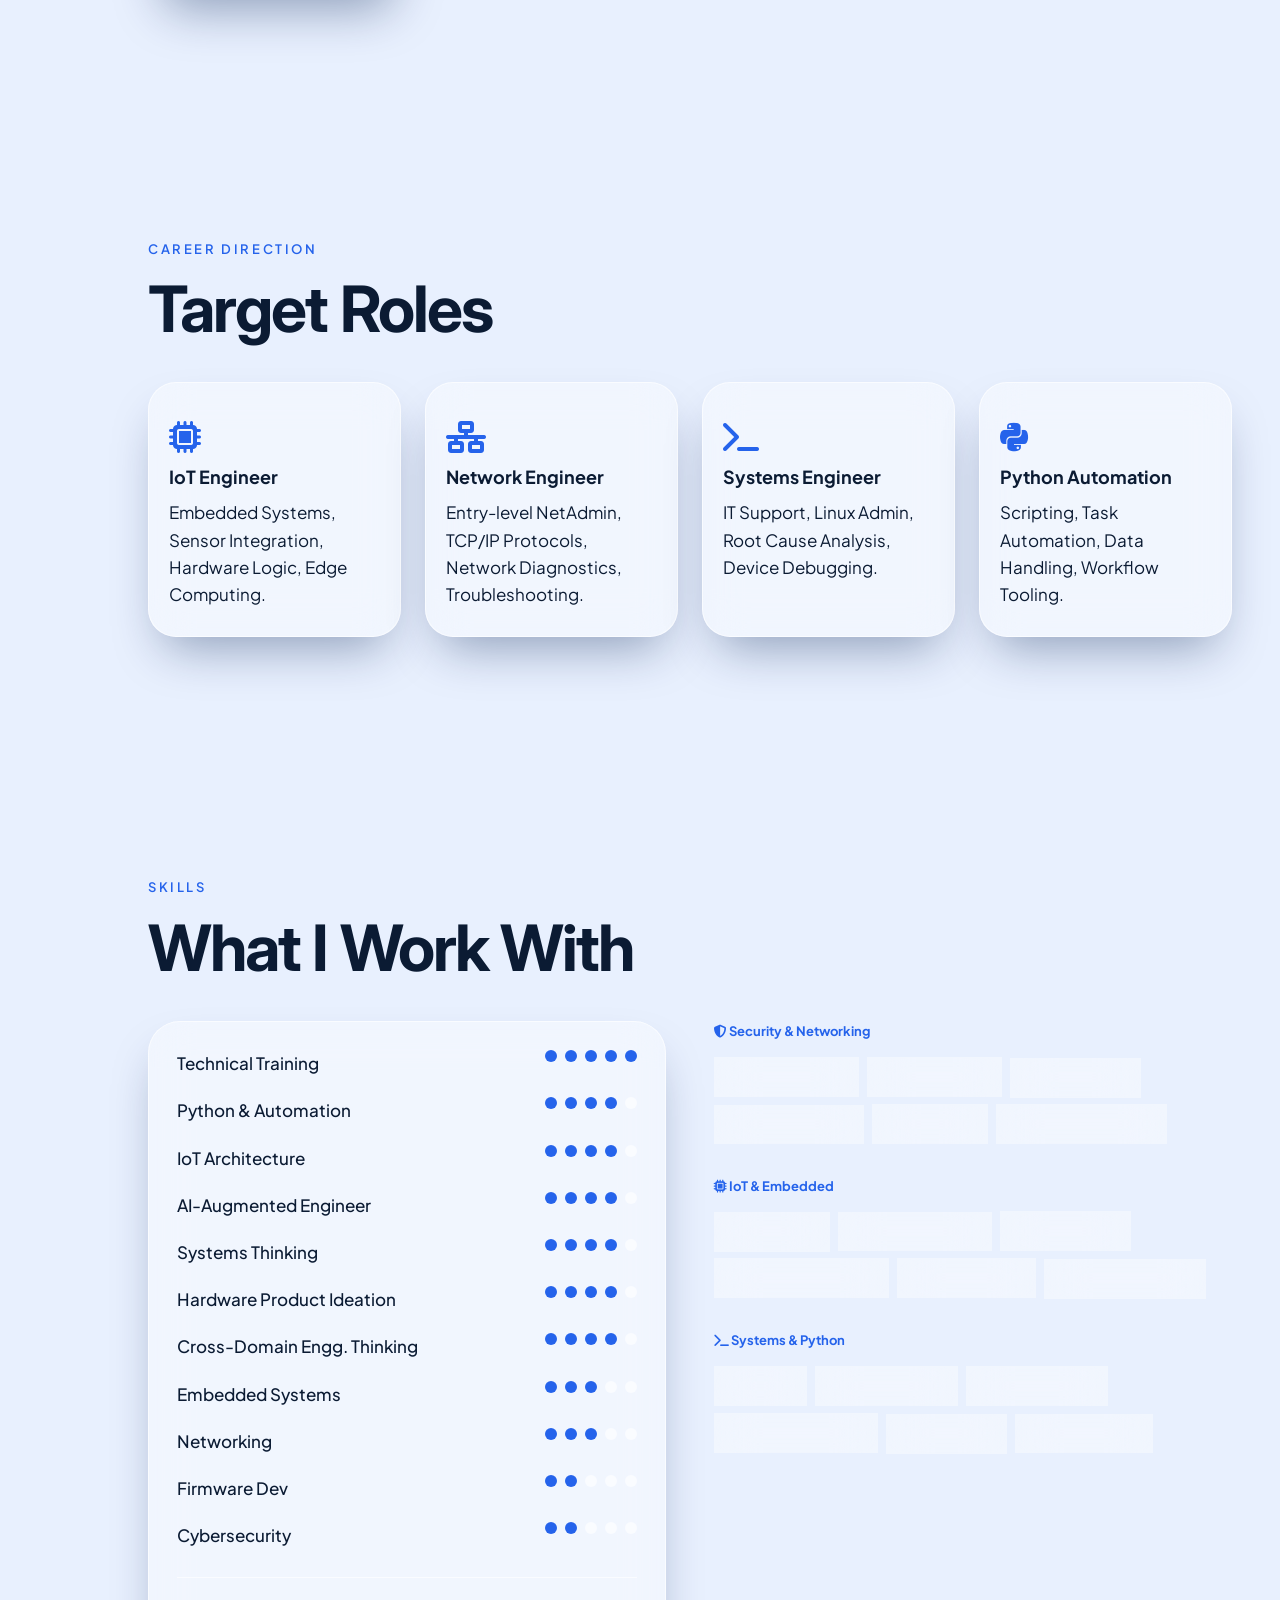
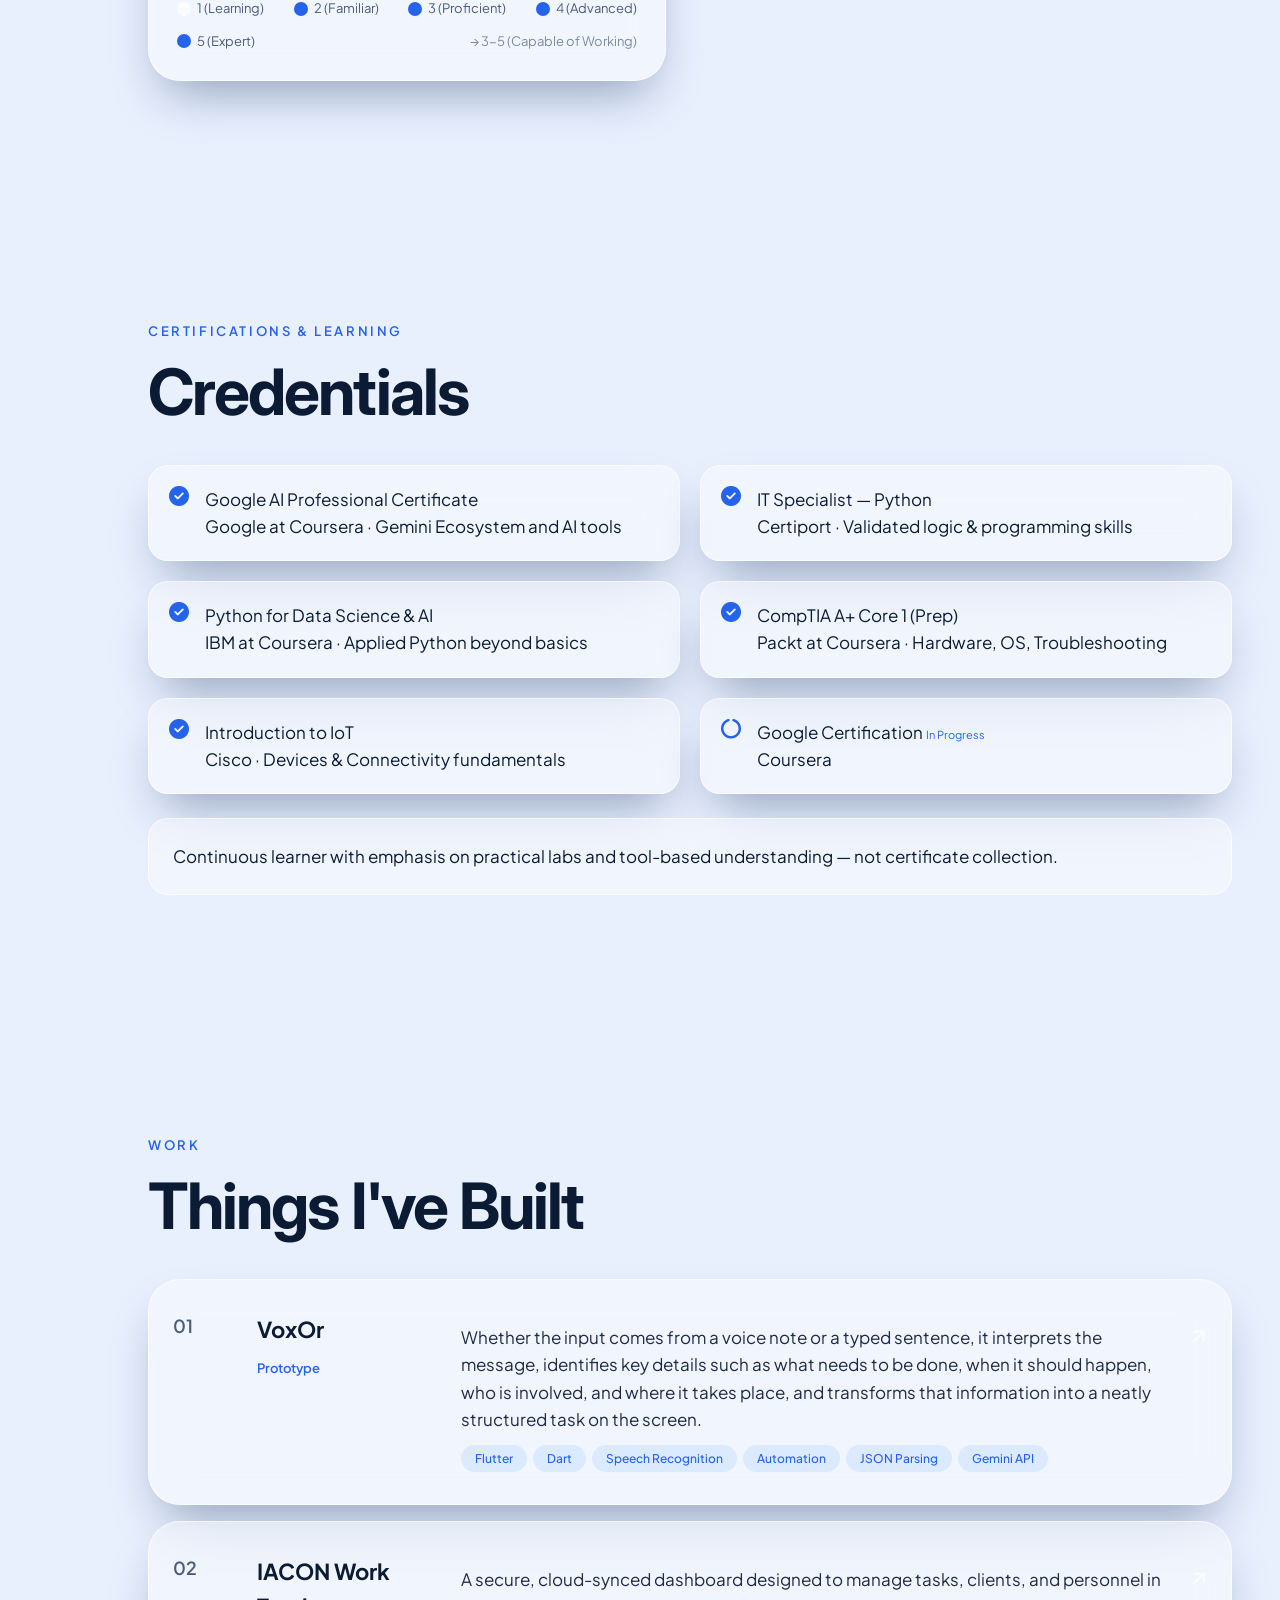
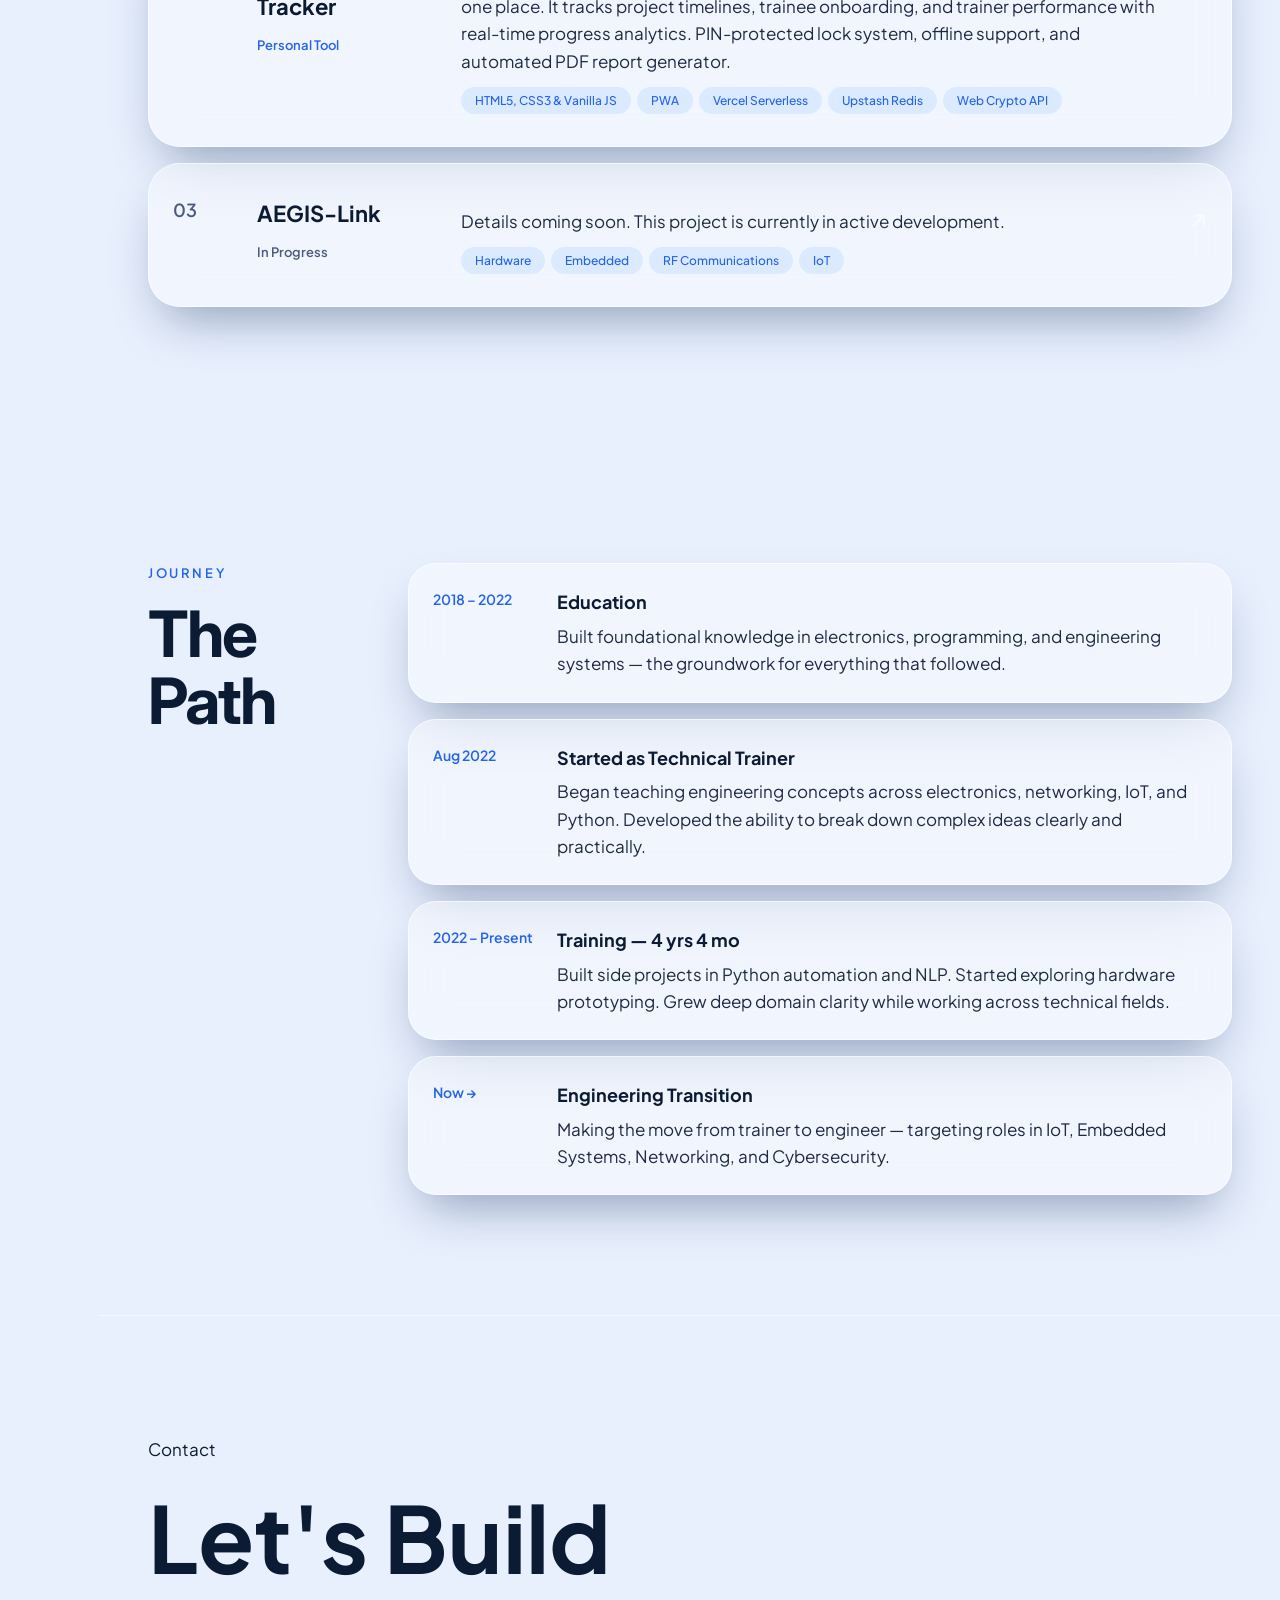
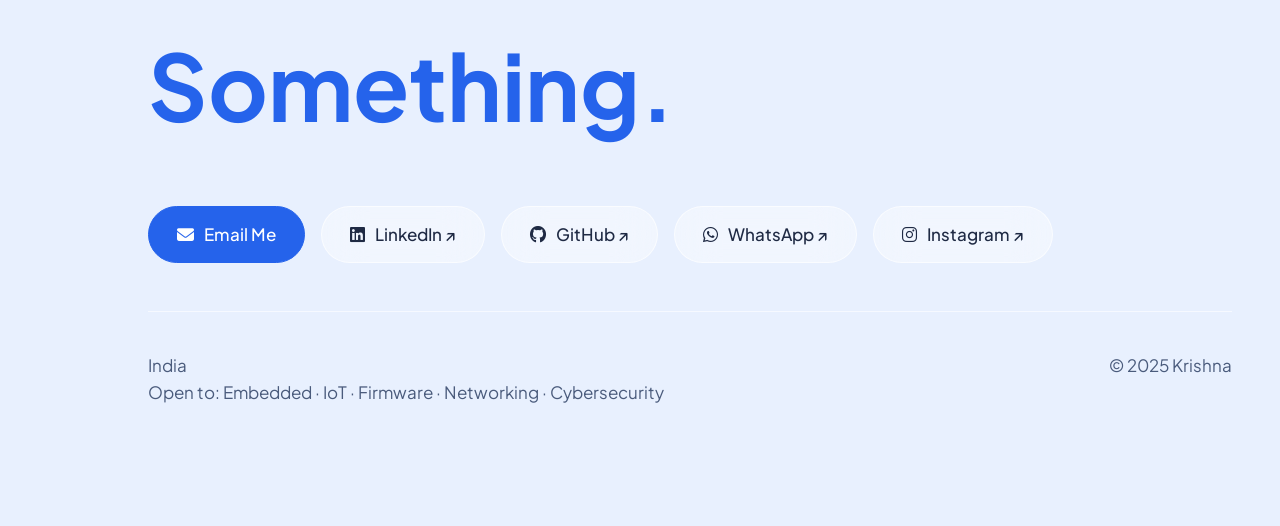
==== commit c17f4a12: "Mobile nav changed" ====
--- a/index.html
+++ b/index.html
@@ -1,17 +1,15 @@
-
 <!DOCTYPE html>
 <html lang="en" data-theme="light">
 
 <head>
     <meta charset="UTF-8">
     <meta name="viewport" content="width=device-width, initial-scale=1.0">
-    <title>Krishna - Portfolio</title>
+    <title>Krishna — engineer & builder</title>
     <meta name="description" content="Portfolio of Krishna — technical trainer transitioning to industry engineering.">
     <link rel="preconnect" href="https://fonts.googleapis.com">
     <link href="https://fonts.googleapis.com/css2?family=Inter:opsz,wght@14..32,300..700&family=Plus+Jakarta+Sans:wght@300..600&display=swap" rel="stylesheet">
     <link rel="stylesheet" href="https://cdnjs.cloudflare.com/ajax/libs/font-awesome/6.4.0/css/all.min.css">
     <style>
-        /* ---------- ultra glass morphism with liquid elements ---------- */
         [data-theme="light"] {
           --bg: #e8f0fe;
           --glass-bg: rgba(255, 255, 255, 0.3);
@@ -44,635 +42,331 @@
           --shadow: 0 25px 50px -16px #000000;
           --blur: blur(20px);
         }
-    
+
         * { margin: 0; padding: 0; box-sizing: border-box; }
         html { scroll-behavior: smooth; }
         body {
           background: var(--bg);
           color: var(--ink);
           font-family: 'Plus Jakarta Sans', 'Inter', sans-serif;
-          font-size: 17px;
-          line-height: 1.6;
+          font-size: 17px; line-height: 1.6;
           transition: background 0.3s, color 0.2s;
           -webkit-font-smoothing: antialiased;
-          position: relative;
-          overflow-x: hidden;
-        }
-    
-        /* liquid blobs background */
-        .liquid-blobs {
+          position: relative; overflow-x: hidden;
+        }
+
+        .liquid-blobs { position: fixed; inset: 0; overflow: hidden; pointer-events: none; z-index: -1; }
+        .blob { position: absolute; border-radius: 50%; filter: blur(60px); opacity: 0.7; animation: float 20s infinite ease-in-out; }
+        .blob:nth-child(1) { width:60vmax;height:60vmax;left:-10vmax;top:-10vmax;background:radial-gradient(circle at 30% 30%,var(--blob1),transparent 70%);animation-duration:25s;animation-delay:-2s; }
+        .blob:nth-child(2) { width:50vmax;height:50vmax;right:-10vmax;bottom:-10vmax;background:radial-gradient(circle at 70% 70%,var(--blob2),transparent 70%);animation-duration:22s;animation-delay:-5s; }
+        .blob:nth-child(3) { width:40vmax;height:40vmax;left:30%;top:30%;background:radial-gradient(circle at 40% 60%,var(--blob3),transparent 70%);animation-duration:18s;animation-delay:-10s; }
+        @keyframes float { 0%{transform:translate(0,0) scale(1)}25%{transform:translate(5%,5%) scale(1.1)}50%{transform:translate(-5%,10%) scale(0.9)}75%{transform:translate(10%,-5%) scale(1.05)}100%{transform:translate(0,0) scale(1)} }
+
+        body::before { content:''; position:fixed; inset:0; background:radial-gradient(circle at 15% 25%,rgba(37,99,235,0.35) 0%,transparent 50%),radial-gradient(circle at 85% 75%,rgba(37,99,235,0.3) 0%,transparent 50%); pointer-events:none; z-index:-1; }
+
+        @media (min-width: 901px) { body { padding-left: 100px; } }
+
+        /* ---- desktop left nav ---- */
+        #left-nav { position:fixed;left:20px;top:50%;transform:translateY(-50%);width:80px;background:var(--glass-card);backdrop-filter:var(--blur);-webkit-backdrop-filter:var(--blur);border:1px solid var(--glass-border);border-radius:40px;padding:16px 0;display:flex;flex-direction:column;align-items:center;gap:12px;z-index:500;box-shadow:var(--shadow); }
+        #left-nav .nav-item { display:flex;flex-direction:column;align-items:center;justify-content:center;width:60px;height:60px;text-decoration:none;color:var(--ink-faint);font-size:10px;text-transform:uppercase;letter-spacing:.03em;transition:.15s;border-radius:50%;gap:2px; }
+        #left-nav .nav-item i { font-size:20px;margin-bottom:2px; }
+        #left-nav .nav-item.active { background:var(--accent);color:white; }
+        #left-nav .nav-item:hover:not(.active) { color:var(--accent);background:var(--glass-bg); }
+        #left-nav .theme-toggle-left { margin-top:8px;width:44px;height:44px;border-radius:50%;border:1px solid var(--glass-border);background:var(--glass-card);backdrop-filter:var(--blur);-webkit-backdrop-filter:var(--blur);color:var(--ink);font-size:18px;cursor:pointer;transition:.15s;display:flex;align-items:center;justify-content:center; }
+        #left-nav .theme-toggle-left:hover { border-color:var(--accent);color:var(--accent); }
+
+        /* =============================================
+           COMPASS NAV  —  mobile only
+        ============================================= */
+
+        /* full-screen dimmed overlay */
+        #compass-overlay {
+          position: fixed; inset: 0; z-index: 598;
+          background: transparent;
+          pointer-events: none;
+          transition: background 0.3s, backdrop-filter 0.3s;
+        }
+        #compass-overlay.open {
+          background: rgba(0, 8, 26, 0.4);
+          backdrop-filter: blur(6px);
+          -webkit-backdrop-filter: blur(6px);
+          pointer-events: all;
+        }
+
+        /* compass trigger */
+        #compass-btn {
+          position: fixed; bottom: 28px; left: 50%;
+          transform: translateX(-50%);
+          width: 62px; height: 62px; border-radius: 50%;
+          background: var(--accent);
+          border: 2px solid rgba(255,255,255,0.3);
+          color: white; font-size: 26px; cursor: pointer;
+          z-index: 600;
+          box-shadow: 0 8px 28px rgba(37,99,235,0.55), 0 2px 8px rgba(0,0,0,0.3);
+          transition: transform 0.4s cubic-bezier(0.34,1.56,0.64,1),
+                      background 0.2s, box-shadow 0.2s;
+          display: none; /* shown via media query */
+          align-items: center; justify-content: center;
+        }
+        #compass-btn.open {
+          transform: translateX(-50%) rotate(135deg) scale(0.88);
+          background: #1d4ed8;
+          box-shadow: 0 4px 14px rgba(37,99,235,0.25);
+        }
+        /* pulsing ring */
+        #compass-btn::before {
+          content: ''; position: absolute; inset: -7px; border-radius: 50%;
+          border: 2px solid rgba(37,99,235,0.45);
+          animation: cPulse 2.8s ease-out infinite;
+        }
+        #compass-btn.open::before { animation: none; opacity: 0; }
+        @keyframes cPulse { 0%{transform:scale(1);opacity:.9} 70%{transform:scale(1.6);opacity:0} 100%{transform:scale(1.6);opacity:0} }
+
+        /* 2 × 4 popup */
+        #compass-popup {
           position: fixed;
-          inset: 0;
-          overflow: hidden;
-          pointer-events: none;
-          z-index: -1;
-        }
-        .blob {
-          position: absolute;
-          background: radial-gradient(circle at center, var(--blob1) 0%, transparent 70%);
-          border-radius: 50%;
-          filter: blur(60px);
-          opacity: 0.7;
-          animation: float 20s infinite ease-in-out;
-        }
-        .blob:nth-child(1) {
-          width: 60vmax;
-          height: 60vmax;
-          left: -10vmax;
-          top: -10vmax;
-          background: radial-gradient(circle at 30% 30%, var(--blob1), transparent 70%);
-          animation-duration: 25s;
-          animation-delay: -2s;
-        }
-        .blob:nth-child(2) {
-          width: 50vmax;
-          height: 50vmax;
-          right: -10vmax;
-          bottom: -10vmax;
-          background: radial-gradient(circle at 70% 70%, var(--blob2), transparent 70%);
-          animation-duration: 22s;
-          animation-delay: -5s;
-        }
-        .blob:nth-child(3) {
-          width: 40vmax;
-          height: 40vmax;
-          left: 30%;
-          top: 30%;
-          background: radial-gradient(circle at 40% 60%, var(--blob3), transparent 70%);
-          animation-duration: 18s;
-          animation-delay: -10s;
-        }
-        @keyframes float {
-          0% { transform: translate(0, 0) scale(1); }
-          25% { transform: translate(5%, 5%) scale(1.1); }
-          50% { transform: translate(-5%, 10%) scale(0.9); }
-          75% { transform: translate(10%, -5%) scale(1.05); }
-          100% { transform: translate(0, 0) scale(1); }
-        }
-    
-        /* intense background gradients (still there) */
-        body::before {
-          content: '';
-          position: fixed;
-          inset: 0;
-          background: radial-gradient(circle at 15% 25%, rgba(37,99,235,0.35) 0%, transparent 50%),
-                      radial-gradient(circle at 85% 75%, rgba(37,99,235,0.3) 0%, transparent 50%);
-          pointer-events: none;
-          z-index: -1;
-        }
-    
-        /* ---------- layout: push content for left nav on desktop ---------- */
-        @media (min-width: 901px) {
-          body {
-            padding-left: 100px; /* space for vertical nav */
-          }
-        }
-    
-        /* ---------- left vertical navigation (desktop) with perfect round items ---------- */
-        #left-nav {
-          position: fixed;
-          left: 20px;
-          top: 50%;
-          transform: translateY(-50%);
-          width: 80px;
+          bottom: 108px; left: 50%;
+          transform: translateX(-50%) scale(0.4) translateY(40px);
+          transform-origin: bottom center;
+          z-index: 599;
+          display: grid;
+          grid-template-columns: 1fr 1fr;
+          gap: 8px;
+          padding: 14px;
+          width: 228px;
           background: var(--glass-card);
-          backdrop-filter: var(--blur);
-          -webkit-backdrop-filter: var(--blur);
+          backdrop-filter: blur(28px); -webkit-backdrop-filter: blur(28px);
           border: 1px solid var(--glass-border);
-          border-radius: 40px;
-          padding: 16px 0;
-          display: flex;
-          flex-direction: column;
-          align-items: center;
-          gap: 12px;
-          z-index: 500;
-          box-shadow: var(--shadow);
-        }
-        #left-nav .nav-item {
-          display: flex;
-          flex-direction: column;
-          align-items: center;
-          justify-content: center;
-          width: 60px;
-          height: 60px;
+          border-radius: 28px;
+          box-shadow: 0 32px 80px -8px rgba(0,10,50,0.55),
+                      inset 0 0 0 1px rgba(255,255,255,0.12);
+          opacity: 0; pointer-events: none;
+          transition: transform 0.38s cubic-bezier(0.34,1.45,0.64,1),
+                      opacity 0.22s ease;
+        }
+        #compass-popup.open {
+          transform: translateX(-50%) scale(1) translateY(0);
+          opacity: 1; pointer-events: all;
+        }
+
+        /* individual nav cell */
+        .cp-item {
+          display: flex; flex-direction: column;
+          align-items: center; justify-content: center; gap: 5px;
+          padding: 13px 6px;
+          border-radius: 16px;
           text-decoration: none;
           color: var(--ink-faint);
-          font-size: 10px;
-          text-transform: uppercase;
-          letter-spacing: 0.03em;
-          transition: 0.15s;
-          border-radius: 50%; /* perfect circle */
-          gap: 2px;
-        }
-        #left-nav .nav-item i {
-          font-size: 20px;
-          margin-bottom: 2px;
-        }
-        #left-nav .nav-item.active {
-          background: var(--accent);
-          color: white;
-        }
-        #left-nav .nav-item:hover:not(.active) {
-          color: var(--accent);
-          background: var(--glass-bg);
-        }
-        #left-nav .theme-toggle-left {
-          margin-top: 8px;
-          width: 44px;
-          height: 44px;
-          border-radius: 50%; /* circular theme button */
+          font-size: 10.5px; font-weight: 600;
+          text-transform: uppercase; letter-spacing: 0.06em;
+          border: 1px solid transparent;
+          background: transparent;
+          cursor: pointer; font-family: inherit;
+          /* items start invisible, animate in when popup opens */
+          opacity: 0; transform: scale(0.6) translateY(10px);
+          transition: opacity 0.01s, transform 0.01s,
+                      background 0.15s, color 0.15s, border-color 0.15s;
+        }
+        #compass-popup.open .cp-item,
+        #compass-popup.open .cp-theme {
+          opacity: 1; transform: scale(1) translateY(0);
+          transition: opacity 0.28s ease, transform 0.32s cubic-bezier(0.34,1.5,0.64,1),
+                      background 0.15s, color 0.15s, border-color 0.15s;
+        }
+        /* stagger */
+        #compass-popup.open .cp-item:nth-child(1), #compass-popup.open .cp-theme:nth-child(1) { transition-delay: 0.04s; }
+        #compass-popup.open .cp-item:nth-child(2)  { transition-delay: 0.08s; }
+        #compass-popup.open .cp-item:nth-child(3)  { transition-delay: 0.12s; }
+        #compass-popup.open .cp-item:nth-child(4)  { transition-delay: 0.16s; }
+        #compass-popup.open .cp-item:nth-child(5)  { transition-delay: 0.20s; }
+        #compass-popup.open .cp-item:nth-child(6)  { transition-delay: 0.24s; }
+        #compass-popup.open .cp-item:nth-child(7)  { transition-delay: 0.28s; }
+        #compass-popup.open .cp-theme              { transition-delay: 0.32s; }
+
+        .cp-item i { font-size: 19px; }
+        .cp-item:hover { background: rgba(255,255,255,0.15); border-color: var(--accent); color: var(--accent); transform: scale(1.07); }
+        .cp-item.active { background: var(--accent); color: white; border-color: transparent; }
+        .cp-item.active:hover { transform: scale(1.04); }
+
+        /* theme cell */
+        .cp-theme {
+          display: flex; flex-direction: column;
+          align-items: center; justify-content: center; gap: 5px;
+          padding: 13px 6px; border-radius: 16px;
+          font-size: 10.5px; font-weight: 600;
+          text-transform: uppercase; letter-spacing: 0.06em;
           border: 1px solid var(--glass-border);
-          background: var(--glass-card);
-          backdrop-filter: var(--blur);
-          -webkit-backdrop-filter: var(--blur);
-          color: var(--ink);
-          font-size: 18px;
-          cursor: pointer;
-          transition: 0.15s;
-          display: flex;
-          align-items: center;
-          justify-content: center;
-        }
-        #left-nav .theme-toggle-left:hover {
-          border-color: var(--accent);
-          color: var(--accent);
-        }
-    
-        /* ---------- mobile nav (shown only on mobile) ---------- */
-        #mobile-nav {
-          display: none;
-          position: fixed; bottom: 24px; left: 50%; transform: translateX(-50%);
-          background: var(--glass-card);
-          backdrop-filter: var(--blur);
-          -webkit-backdrop-filter: var(--blur);
-          border: 1px solid var(--glass-border);
-          border-radius: 60px;
-          padding: 8px 14px;
-          gap: 4px;
-          z-index: 600;
-          box-shadow: var(--shadow);
-        }
-        .mob-link {
-          display: flex; flex-direction: column; align-items: center;
-          padding: 6px 10px; border-radius: 40px;
-          text-decoration: none; color: var(--ink-faint);
-          font-size: 11px; text-transform: uppercase; letter-spacing: 0.03em;
-          transition: 0.15s;
-        }
-        .mob-link i { font-size: 16px; margin-bottom: 2px; }
-        .mob-link.active { background: var(--accent); color: white; }
-        .mob-theme {
-          width: 44px; height: 44px; border-radius: 40px;
-          background: transparent; border: none;
-          color: var(--ink-faint); font-size: 18px; cursor: pointer;
-        }
-        .mob-theme:hover { color: var(--accent); }
-    
-        /* ---------- sections: transparent like hero, no background ---------- */
-        section {
-          border-radius: 0; /* sharp edges */
-          /* no background or backdrop-filter — matches hero */
-        }
-        #hero {
-          background: transparent;
-          backdrop-filter: none;
-        }
-    
-        .wrap, .hero-wrap, .contact-wrap {
-          max-width: 1200px;
-          margin: 0 auto;
-          padding: 120px 48px;
-        }
-        @media (max-width: 700px) {
-          .wrap, .hero-wrap, .contact-wrap {
-            padding: 80px 24px;
-          }
-        }
-    
-        .section-label {
-          font-size: 13px;
-          font-weight: 600;
-          letter-spacing: 0.2em;
-          text-transform: uppercase;
-          color: var(--accent);
-          margin-bottom: 16px;
-          display: block;
-        }
-        .section-title {
-          font-family: 'Inter', sans-serif;
-          font-size: clamp(44px, 6vw, 64px);
-          font-weight: 700;
-          line-height: 1.05;
-          letter-spacing: -0.03em;
-          color: var(--ink);
-          margin-bottom: 40px;
-        }
-    
-        /* glass base for cards */
-        .glass-panel, .glass-deep {
-          background: var(--glass-card);
-          backdrop-filter: var(--blur);
-          -webkit-backdrop-filter: var(--blur);
-          border: 1px solid var(--glass-border);
-          box-shadow: var(--shadow);
-        }
-    
-        /* hero */
-        #hero { min-height: 100vh; display: flex; align-items: center; }
-        .hero-wrap { width: 100%; }
-        .hero-badge {
-          display: inline-flex; align-items: center; gap: 8px;
-          background: var(--glass-card);
-          backdrop-filter: var(--blur);
-          -webkit-backdrop-filter: var(--blur);
-          border: 1px solid var(--glass-border);
-          border-radius: 40px; padding: 8px 16px 8px 12px;
-          font-size: 13px; color: var(--accent); margin-bottom: 40px;
-        }
-        .badge-dot { width: 8px; height: 8px; background: var(--accent); border-radius: 50%; animation: pulse 2s infinite; }
-        @keyframes pulse { 0%{opacity:.6;transform:scale(1)} 50%{opacity:1;transform:scale(1.3)} }
-        .hero-name {
-          font-family: 'Inter', sans-serif;
-          font-size: clamp(70px, 13vw, 140px);
-          font-weight: 800;
-          line-height: 0.85;
-          letter-spacing: -0.05em;
-          color: var(--ink);
-          margin-bottom: 20px;
-        }
-        .hero-name span { color: var(--accent); }
-        .hero-sub {
-          font-size: 20px; font-weight: 350;
-          color: var(--ink-muted);
-          max-width: 600px;
-          margin-bottom: 40px;
-        }
-        .hero-actions { display: flex; gap: 16px; flex-wrap: wrap; }
-        .btn {
-          display: inline-flex; align-items: center; gap: 10px;
-          padding: 16px 32px; border-radius: 48px;
-          font-weight: 600; font-size: 15px; text-decoration: none;
-          transition: 0.2s; border: 1px solid transparent;
-          cursor: pointer;
-          position: relative;
-          overflow: hidden;
-        }
-        .btn-fill { background: var(--accent); color: white; border: 1px solid rgba(255,255,255,0.3); }
-        .btn-fill:hover { background: #1d4ed8; box-shadow: var(--shadow); }
-        .btn-ghost {
-          background: var(--glass-card);
-          backdrop-filter: var(--blur);
-          -webkit-backdrop-filter: var(--blur);
-          color: var(--ink);
-          border: 1px solid var(--glass-border);
-        }
-        .btn-ghost:hover { border-color: var(--accent); background: var(--glass-bg); }
-    
-        /* liquid shimmer */
-        .btn::after, .role-card::after, .cert-item::after, .prow::after, .titem::after {
-          content: '';
-          position: absolute;
-          top: 0;
-          left: -100%;
-          width: 100%;
-          height: 100%;
-          background: linear-gradient(90deg, transparent, rgba(255,255,255,0.2), transparent);
-          transition: left 0.5s;
-          pointer-events: none;
-          border-radius: inherit;
-        }
-        .btn:hover::after, .role-card:hover::after, .cert-item:hover::after, .prow:hover::after, .titem:hover::after {
-          left: 100%;
-        }
-    
-        .hero-pills {
-          display: flex; flex-wrap: wrap; gap: 10px;
-          margin: 32px 0 40px;
-        }
-        .pill {
-          background: var(--glass-card);
-          backdrop-filter: var(--blur);
-          -webkit-backdrop-filter: var(--blur);
-          border: 1px solid var(--glass-border);
-          border-radius: 40px;
-          padding: 10px 22px;
-          font-size: 14px; font-weight: 500; color: var(--ink-muted);
-          transition: 0.2s;
-        }
-        .pill:hover { border-color: var(--accent); color: var(--accent); background: var(--glass-bg); }
-    
-        .hero-stats {
-          display: grid; grid-template-columns: repeat(4,1fr);
-          margin-top: 60px;
-          gap: 16px;
-        }
-        .hstat {
-          background: var(--glass-card);
-          backdrop-filter: var(--blur);
-          -webkit-backdrop-filter: var(--blur);
-          border: 1px solid var(--glass-border);
-          border-radius: 32px;
-          padding: 20px 16px;
-          box-shadow: var(--shadow);
-          transition: 0.2s;
-          position: relative;
-          overflow: hidden;
-        }
-        .hstat:hover { border-color: var(--accent); transform: translateY(-2px); }
-        .hstat-n {
-          font-family: 'Inter', sans-serif;
-          font-size: 42px; font-weight: 700; color: var(--ink);
-          line-height: 1; margin-bottom: 6px;
-        }
-        .hstat-n sup { font-size: 22px; color: var(--accent); }
-        .hstat-l { font-size: 14px; color: var(--ink-faint); }
-    
-        /* about */
-        .about-grid { display: grid; grid-template-columns: 260px 1fr; gap: 80px; }
-        .about-meta {
-          position: sticky; top: 100px;
-          background: var(--glass-card);
-          backdrop-filter: var(--blur);
-          -webkit-backdrop-filter: var(--blur);
-          border: 1px solid var(--glass-border);
-          border-radius: 32px;
-          padding: 24px;
-          box-shadow: var(--shadow);
-        }
-        .meta-row {
-          display: flex; justify-content: space-between;
-          padding: 16px 0; border-bottom: 1px solid var(--glass-border);
-          font-size: 15px;
-        }
-        .meta-row:last-child { border-bottom: none; }
-        .mk { color: var(--ink-faint); }
-        .mv { color: var(--ink); font-weight: 500; }
-        .mv.open { color: var(--accent); }
-        .about-prose .prose { color: var(--ink-muted); margin-bottom: 24px; font-size: 18px; }
-        .quote-box {
-          background: var(--glass-card);
-          backdrop-filter: var(--blur);
-          -webkit-backdrop-filter: var(--blur);
-          border-left: 4px solid var(--accent);
-          padding: 24px; border-radius: 0 24px 24px 0;
-          border: 1px solid var(--glass-border);
-          border-left-width: 4px;
-        }
-    
-        /* roles */
-        .roles-grid { display: grid; grid-template-columns: repeat(4,1fr); gap: 24px; }
-        .role-card {
-          background: var(--glass-card);
-          backdrop-filter: var(--blur);
-          -webkit-backdrop-filter: var(--blur);
-          border: 1px solid var(--glass-border);
-          border-radius: 28px; padding: 28px 20px;
-          transition: 0.25s; box-shadow: var(--shadow);
-          position: relative;
-          overflow: hidden;
-        }
-        .role-card:hover { transform: translateY(-6px); border-color: var(--accent); }
-        .role-icon { font-size: 32px; color: var(--accent); margin-bottom: 20px; }
-        .role-title { font-weight: 700; font-size: 18px; margin-bottom: 8px; }
-    
-        /* skills */
-        .skills-body { display: grid; grid-template-columns: 1fr 1fr; gap: 48px; }
-        .skill-rows {
-          background: var(--glass-card);
-          backdrop-filter: var(--blur);
-          -webkit-backdrop-filter: var(--blur);
-          border: 1px solid var(--glass-border);
-          border-radius: 32px;
-          padding: 28px;
-          box-shadow: var(--shadow);
-        }
-        .skill-row { display: flex; justify-content: space-between; margin-bottom: 20px; }
-        .skill-row-name { font-weight: 500; }
-        .dot-scale { display: flex; gap: 8px; }
-        .dot { width: 12px; height: 12px; border-radius: 12px; background: var(--glass-border); transition: 0.2s; }
-        .dot.filled { background: var(--accent); }
-        .dot.hot { background: var(--accent) !important; }
-    
-        /* scale legend with all 5 levels */
-        .scale-legend {
-          margin-top: 28px;
-          display: flex;
-          align-items: center;
-          justify-content: space-between;
-          flex-wrap: wrap;
-          gap: 12px;
-          font-size: 13px;
-          color: var(--ink-faint);
-          border-top: 1px solid var(--glass-border);
-          padding-top: 20px;
-        }
-        .legend-item {
-          display: flex;
-          align-items: center;
-          gap: 6px;
-        }
-        .legend-item .dot {
-          width: 14px;
-          height: 14px;
-        }
-    
-        .skill-domain-grid { display: flex; flex-direction: column; gap: 32px; }
-        .skill-domain-title { font-size: 13px; font-weight: 700; color: var(--accent); margin-bottom: 16px; }
-        .skill-tags { display: flex; flex-wrap: wrap; gap: 8px; }
-        .stag {
-          background: var(--glass-card);
-          backdrop-filter: var(--blur);
-          -webkit-backdrop-filter: var(--blur);
-          border: 1px solid var(--glass-border);
-          border-radius: 32px; padding: 8px 18px; font-size: 13px; font-weight: 500;
-          color: var(--ink-muted); transition: 0.2s;
-        }
-        .stag:hover { border-color: var(--accent); color: var(--accent); background: var(--glass-bg); }
-    
-        /* certs */
-        .certs-grid { display: grid; grid-template-columns: 1fr 1fr; gap: 20px; }
-        .cert-item {
-          background: var(--glass-card);
-          backdrop-filter: var(--blur);
-          -webkit-backdrop-filter: var(--blur);
-          border: 1px solid var(--glass-border);
-          border-radius: 20px; padding: 20px; display: flex; gap: 16px;
-          transition: 0.2s; box-shadow: var(--shadow);
-          position: relative;
-          overflow: hidden;
-        }
-        .cert-item:hover { border-color: var(--accent); }
-        .cert-icon { color: var(--accent); font-size: 20px; }
-        .cert-note {
-          background: var(--glass-card);
-          backdrop-filter: var(--blur);
-          -webkit-backdrop-filter: var(--blur);
-          border-radius: 20px; padding: 24px; margin-top: 24px;
-          border: 1px solid var(--glass-border);
-        }
-    
-        /* projects */
-        .project-list { margin-top: 20px; }
-        .prow {
-          display: grid; grid-template-columns: 60px 1fr;
-          gap: 24px; padding: 32px 24px;
-          margin-bottom: 16px;
-          background: var(--glass-card);
-          backdrop-filter: var(--blur);
-          -webkit-backdrop-filter: var(--blur);
-          border: 1px solid var(--glass-border);
-          border-radius: 32px;
-          transition: 0.2s; box-shadow: var(--shadow);
-          position: relative;
-          overflow: hidden;
-        }
-        .prow:hover { border-color: var(--accent); transform: translateY(-4px); }
-        .pnum { font-size: 18px; color: var(--ink-faint); font-weight: 600; }
-        .prow-body { display: grid; grid-template-columns: 180px 1fr auto; gap: 24px; align-items: start; }
-        .ptitle { font-size: 22px; font-weight: 700; margin-bottom: 6px; color: var(--ink); }
-        .pstatus { font-size: 13px; color: var(--accent); font-weight: 600; }
-        .pstatus.wip { color: var(--ink-faint); }
-        .pdesc { color: var(--ink-muted); margin: 12px 0; }
-        .ptags { display: flex; flex-wrap: wrap; gap: 6px; }
-        .tag {
-          background: var(--accent-soft);
-          border-radius: 40px; padding: 4px 14px; font-size: 12px;
-          color: var(--accent); font-weight: 500;
-          backdrop-filter: var(--blur);
-          -webkit-backdrop-filter: var(--blur);
-        }
-        .parrow { font-size: 26px; color: var(--glass-border); transition: 0.2s; }
-        .prow:hover .parrow { color: var(--accent); transform: translate(4px,-4px); }
-    
-        /* journey */
-        .journey-body { display: grid; grid-template-columns: 200px 1fr; gap: 60px; }
-        .tline { display: flex; flex-direction: column; gap: 16px; }
-        .titem {
-          display: grid; grid-template-columns: 100px 1fr; gap: 24px;
-          padding: 24px;
-          background: var(--glass-card);
-          backdrop-filter: var(--blur);
-          -webkit-backdrop-filter: var(--blur);
-          border: 1px solid var(--glass-border);
-          border-radius: 28px;
-          box-shadow: var(--shadow);
-          opacity: 0; transform: translateY(14px); transition: 0.6s;
-          position: relative;
-          overflow: hidden;
-        }
-        .titem.vis { opacity: 1; transform: translateY(0); }
-        .titem:hover { border-color: var(--accent); }
-        .tyr { font-size: 14px; font-weight: 600; color: var(--accent); }
-        .ttitle { font-weight: 700; font-size: 18px; margin-bottom: 6px; }
-        .tbody { color: var(--ink-muted); }
-    
-        /* contact */
-        #contact {
-          border-top: 1px solid var(--glass-border);
-        }
-        .contact-title { font-size: clamp(56px,8vw,92px); color: var(--ink); }
-        .contact-title span { color: var(--accent); }
-        .contact-btns { display: flex; flex-wrap: wrap; gap: 16px; margin: 48px 0; }
-        .cbtn {
-          display: inline-flex; align-items: center; gap: 10px;
-          padding: 14px 28px; border-radius: 40px;
-          background: var(--glass-card);
-          backdrop-filter: var(--blur);
-          -webkit-backdrop-filter: var(--blur);
-          border: 1px solid var(--glass-border);
-          color: var(--ink-muted);
-          text-decoration: none; font-weight: 500; transition: 0.2s;
-          position: relative;
-          overflow: hidden;
-        }
-        .cbtn.cta { background: var(--accent); color: white; border-color: var(--accent); }
-        .cbtn:hover { border-color: var(--accent); color: var(--accent); background: var(--glass-bg); }
-        .cbtn.cta:hover { background: #1d4ed8; border-color: #1d4ed8; color: white; }
-        .contact-foot {
-          display: flex; justify-content: space-between;
-          border-top: 1px solid var(--glass-border); padding-top: 40px;
-          color: var(--ink-faint);
-        }
-    
-        /* reveal */
-        .fi { opacity: 0; transform: translateY(20px); transition: 0.7s; }
-        .fi.vis { opacity: 1; transform: translateY(0); }
-    
-        /* responsive */
-        @media (max-width: 900px) {
-          body { padding-left: 0; }
-          #left-nav { display: none; }
-          #mobile-nav { display: flex; }
-          body { padding-bottom: 96px; }
-          .hero-stats { grid-template-columns: repeat(2,1fr); gap: 16px; }
-          .about-grid { grid-template-columns: 1fr; gap: 32px; }
-          .about-meta { position: static; }
-          .skills-body, .journey-body { grid-template-columns: 1fr; gap: 32px; }
-          .roles-grid { grid-template-columns: 1fr 1fr; }
-          .certs-grid { grid-template-columns: 1fr; }
-          .prow-body { grid-template-columns: 1fr; gap: 12px; }
-          .prow { grid-template-columns: 1fr; }
-          .pnum { display: none; }
-          .section-title { margin-bottom: 24px; }
-        }
-        @media (max-width: 550px) {
-          .roles-grid { grid-template-columns: 1fr; }
-        }
+          color: var(--ink-faint); background: transparent;
+          cursor: pointer; font-family: inherit;
+          opacity: 0; transform: scale(0.6) translateY(10px);
+        }
+        .cp-theme:hover { background: rgba(255,255,255,0.15); border-color: var(--accent); color: var(--accent); transform: scale(1.07); }
+        .cp-theme .ti { font-size: 19px; line-height: 1; }
+
+        /* ---- page sections ---- */
+        section { border-radius: 0; }
+        #hero { background: transparent; backdrop-filter: none; }
+        .wrap, .hero-wrap, .contact-wrap { max-width:1200px;margin:0 auto;padding:120px 48px; }
+        @media(max-width:700px){.wrap,.hero-wrap,.contact-wrap{padding:80px 24px;}}
+
+        .section-label { font-size:13px;font-weight:600;letter-spacing:.2em;text-transform:uppercase;color:var(--accent);margin-bottom:16px;display:block; }
+        .section-title { font-family:'Inter',sans-serif;font-size:clamp(44px,6vw,64px);font-weight:700;line-height:1.05;letter-spacing:-.03em;color:var(--ink);margin-bottom:40px; }
+
+        #hero { min-height:100vh;display:flex;align-items:center; }
+        .hero-wrap { width:100%; }
+        .hero-badge { display:inline-flex;align-items:center;gap:8px;background:var(--glass-card);backdrop-filter:var(--blur);-webkit-backdrop-filter:var(--blur);border:1px solid var(--glass-border);border-radius:40px;padding:8px 16px 8px 12px;font-size:13px;color:var(--accent);margin-bottom:40px; }
+        .badge-dot { width:8px;height:8px;background:var(--accent);border-radius:50%;animation:pulse 2s infinite; }
+        @keyframes pulse{0%{opacity:.6;transform:scale(1)}50%{opacity:1;transform:scale(1.3)}}
+        .hero-name { font-family:'Inter',sans-serif;font-size:clamp(70px,13vw,140px);font-weight:800;line-height:.85;letter-spacing:-.05em;color:var(--ink);margin-bottom:20px; }
+        .hero-name span{color:var(--accent);}
+        .hero-sub{font-size:20px;font-weight:350;color:var(--ink-muted);max-width:600px;margin-bottom:40px;}
+        .hero-actions{display:flex;gap:16px;flex-wrap:wrap;}
+        .btn{display:inline-flex;align-items:center;gap:10px;padding:16px 32px;border-radius:48px;font-weight:600;font-size:15px;text-decoration:none;transition:.2s;border:1px solid transparent;cursor:pointer;position:relative;overflow:hidden;}
+        .btn-fill{background:var(--accent);color:white;border:1px solid rgba(255,255,255,.3);}
+        .btn-fill:hover{background:#1d4ed8;box-shadow:var(--shadow);}
+        .btn-ghost{background:var(--glass-card);backdrop-filter:var(--blur);-webkit-backdrop-filter:var(--blur);color:var(--ink);border:1px solid var(--glass-border);}
+        .btn-ghost:hover{border-color:var(--accent);background:var(--glass-bg);}
+        .btn::after,.role-card::after,.cert-item::after,.prow::after,.titem::after{content:'';position:absolute;top:0;left:-100%;width:100%;height:100%;background:linear-gradient(90deg,transparent,rgba(255,255,255,.2),transparent);transition:left .5s;pointer-events:none;border-radius:inherit;}
+        .btn:hover::after,.role-card:hover::after,.cert-item:hover::after,.prow:hover::after,.titem:hover::after{left:100%;}
+        .hero-pills{display:flex;flex-wrap:wrap;gap:10px;margin:32px 0 40px;}
+        .pill{background:var(--glass-card);backdrop-filter:var(--blur);-webkit-backdrop-filter:var(--blur);border:1px solid var(--glass-border);border-radius:40px;padding:10px 22px;font-size:14px;font-weight:500;color:var(--ink-muted);transition:.2s;}
+        .pill:hover{border-color:var(--accent);color:var(--accent);background:var(--glass-bg);}
+        .hero-stats{display:grid;grid-template-columns:repeat(4,1fr);margin-top:60px;gap:16px;}
+        .hstat{background:var(--glass-card);backdrop-filter:var(--blur);-webkit-backdrop-filter:var(--blur);border:1px solid var(--glass-border);border-radius:32px;padding:20px 16px;box-shadow:var(--shadow);transition:.2s;position:relative;overflow:hidden;}
+        .hstat:hover{border-color:var(--accent);transform:translateY(-2px);}
+        .hstat-n{font-family:'Inter',sans-serif;font-size:42px;font-weight:700;color:var(--ink);line-height:1;margin-bottom:6px;}
+        .hstat-n sup{font-size:22px;color:var(--accent);}
+        .hstat-l{font-size:14px;color:var(--ink-faint);}
+
+        .about-grid{display:grid;grid-template-columns:260px 1fr;gap:80px;}
+        .about-meta{position:sticky;top:100px;background:var(--glass-card);backdrop-filter:var(--blur);-webkit-backdrop-filter:var(--blur);border:1px solid var(--glass-border);border-radius:32px;padding:24px;box-shadow:var(--shadow);}
+        .meta-row{display:flex;justify-content:space-between;padding:16px 0;border-bottom:1px solid var(--glass-border);font-size:15px;}
+        .meta-row:last-child{border-bottom:none;}
+        .mk{color:var(--ink-faint);}.mv{color:var(--ink);font-weight:500;}.mv.open{color:var(--accent);}
+        .about-prose .prose{color:var(--ink-muted);margin-bottom:24px;font-size:18px;}
+        .quote-box{background:var(--glass-card);backdrop-filter:var(--blur);-webkit-backdrop-filter:var(--blur);border-left:4px solid var(--accent);padding:24px;border-radius:0 24px 24px 0;border:1px solid var(--glass-border);border-left-width:4px;}
+
+        .roles-grid{display:grid;grid-template-columns:repeat(4,1fr);gap:24px;}
+        .role-card{background:var(--glass-card);backdrop-filter:var(--blur);-webkit-backdrop-filter:var(--blur);border:1px solid var(--glass-border);border-radius:28px;padding:28px 20px;transition:.25s;box-shadow:var(--shadow);position:relative;overflow:hidden;}
+        .role-card:hover{transform:translateY(-6px);border-color:var(--accent);}
+        .role-icon{font-size:32px;color:var(--accent);margin-bottom:20px;}
+        .role-title{font-weight:700;font-size:18px;margin-bottom:8px;}
+
+        .skills-body{display:grid;grid-template-columns:1fr 1fr;gap:48px;}
+        .skill-rows{background:var(--glass-card);backdrop-filter:var(--blur);-webkit-backdrop-filter:var(--blur);border:1px solid var(--glass-border);border-radius:32px;padding:28px;box-shadow:var(--shadow);}
+        .skill-row{display:flex;justify-content:space-between;margin-bottom:20px;}
+        .skill-row-name{font-weight:500;}
+        .dot-scale{display:flex;gap:8px;}
+        .dot{width:12px;height:12px;border-radius:12px;background:var(--glass-border);transition:.2s;}
+        .dot.filled{background:var(--accent);}.dot.hot{background:var(--accent)!important;}
+        .scale-legend{margin-top:28px;display:flex;align-items:center;justify-content:space-between;flex-wrap:wrap;gap:12px;font-size:13px;color:var(--ink-faint);border-top:1px solid var(--glass-border);padding-top:20px;}
+        .legend-item{display:flex;align-items:center;gap:6px;}.legend-item .dot{width:14px;height:14px;}
+        .skill-domain-grid{display:flex;flex-direction:column;gap:32px;}
+        .skill-domain-title{font-size:13px;font-weight:700;color:var(--accent);margin-bottom:16px;}
+        .skill-tags{display:flex;flex-wrap:wrap;gap:8px;}
+        .stag{background:var(--glass-card);backdrop-filter:var(--blur);-webkit-backdrop-filter:var(--blur);border:1px solid var(--glass-border);border-radius:32px;padding:8px 18px;font-size:13px;font-weight:500;color:var(--ink-muted);transition:.2s;}
+        .stag:hover{border-color:var(--accent);color:var(--accent);background:var(--glass-bg);}
+
+        .certs-grid{display:grid;grid-template-columns:1fr 1fr;gap:20px;}
+        .cert-item{background:var(--glass-card);backdrop-filter:var(--blur);-webkit-backdrop-filter:var(--blur);border:1px solid var(--glass-border);border-radius:20px;padding:20px;display:flex;gap:16px;transition:.2s;box-shadow:var(--shadow);position:relative;overflow:hidden;}
+        .cert-item:hover{border-color:var(--accent);}
+        .cert-icon{color:var(--accent);font-size:20px;}
+        .cert-note{background:var(--glass-card);backdrop-filter:var(--blur);-webkit-backdrop-filter:var(--blur);border-radius:20px;padding:24px;margin-top:24px;border:1px solid var(--glass-border);}
+
+        .project-list{margin-top:20px;}
+        .prow{display:grid;grid-template-columns:60px 1fr;gap:24px;padding:32px 24px;margin-bottom:16px;background:var(--glass-card);backdrop-filter:var(--blur);-webkit-backdrop-filter:var(--blur);border:1px solid var(--glass-border);border-radius:32px;transition:.2s;box-shadow:var(--shadow);position:relative;overflow:hidden;}
+        .prow:hover{border-color:var(--accent);transform:translateY(-4px);}
+        .pnum{font-size:18px;color:var(--ink-faint);font-weight:600;}
+        .prow-body{display:grid;grid-template-columns:180px 1fr auto;gap:24px;align-items:start;}
+        .ptitle{font-size:22px;font-weight:700;margin-bottom:6px;color:var(--ink);}
+        .pstatus{font-size:13px;color:var(--accent);font-weight:600;}.pstatus.wip{color:var(--ink-faint);}
+        .pdesc{color:var(--ink-muted);margin:12px 0;}
+        .ptags{display:flex;flex-wrap:wrap;gap:6px;}
+        .tag{background:var(--accent-soft);border-radius:40px;padding:4px 14px;font-size:12px;color:var(--accent);font-weight:500;}
+        .parrow{font-size:26px;color:var(--glass-border);transition:.2s;}
+        .prow:hover .parrow{color:var(--accent);transform:translate(4px,-4px);}
+
+        .journey-body{display:grid;grid-template-columns:200px 1fr;gap:60px;}
+        .tline{display:flex;flex-direction:column;gap:16px;}
+        .titem{display:grid;grid-template-columns:100px 1fr;gap:24px;padding:24px;background:var(--glass-card);backdrop-filter:var(--blur);-webkit-backdrop-filter:var(--blur);border:1px solid var(--glass-border);border-radius:28px;box-shadow:var(--shadow);opacity:0;transform:translateY(14px);transition:.6s;position:relative;overflow:hidden;}
+        .titem.vis{opacity:1;transform:translateY(0);}
+        .titem:hover{border-color:var(--accent);}
+        .tyr{font-size:14px;font-weight:600;color:var(--accent);}
+        .ttitle{font-weight:700;font-size:18px;margin-bottom:6px;}
+        .tbody{color:var(--ink-muted);}
+
+        #contact{border-top:1px solid var(--glass-border);}
+        .contact-title{font-size:clamp(56px,8vw,92px);color:var(--ink);}
+        .contact-title span{color:var(--accent);}
+        .contact-btns{display:flex;flex-wrap:wrap;gap:16px;margin:48px 0;}
+        .cbtn{display:inline-flex;align-items:center;gap:10px;padding:14px 28px;border-radius:40px;background:var(--glass-card);backdrop-filter:var(--blur);-webkit-backdrop-filter:var(--blur);border:1px solid var(--glass-border);color:var(--ink-muted);text-decoration:none;font-weight:500;transition:.2s;position:relative;overflow:hidden;}
+        .cbtn.cta{background:var(--accent);color:white;border-color:var(--accent);}
+        .cbtn:hover{border-color:var(--accent);color:var(--accent);background:var(--glass-bg);}
+        .cbtn.cta:hover{background:#1d4ed8;border-color:#1d4ed8;color:white;}
+        .contact-foot{display:flex;justify-content:space-between;border-top:1px solid var(--glass-border);padding-top:40px;color:var(--ink-faint);}
+
+        .fi{opacity:0;transform:translateY(20px);transition:.7s;}
+        .fi.vis{opacity:1;transform:translateY(0);}
+
+        @media(max-width:900px){
+          body{padding-left:0;}
+          #left-nav{display:none;}
+          #compass-btn{display:flex;}
+          body{padding-bottom:112px;}
+          .hero-stats{grid-template-columns:repeat(2,1fr);gap:16px;}
+          .about-grid{grid-template-columns:1fr;gap:32px;}
+          .about-meta{position:static;}
+          .skills-body,.journey-body{grid-template-columns:1fr;gap:32px;}
+          .roles-grid{grid-template-columns:1fr 1fr;}
+          .certs-grid{grid-template-columns:1fr;}
+          .prow-body{grid-template-columns:1fr;gap:12px;}
+          .prow{grid-template-columns:1fr;}
+          .pnum{display:none;}
+          .section-title{margin-bottom:24px;}
+        }
+        @media(max-width:550px){.roles-grid{grid-template-columns:1fr;}}
     </style>
 </head>
 
 <body>
-    <!-- liquid blobs background -->
+
     <div class="liquid-blobs">
         <div class="blob"></div>
         <div class="blob"></div>
         <div class="blob"></div>
     </div>
 
-    <!-- left vertical navigation (desktop) with perfect round items -->
+    <!-- Desktop left nav -->
     <nav id="left-nav">
-        <a href="#hero" class="nav-item active" data-s="hero">
-            <i class="fa-solid fa-house"></i>
-            <span>Home</span>
-        </a>
-        <a href="#about" class="nav-item" data-s="about">
-            <i class="fa-solid fa-user"></i>
-            <span>About</span>
-        </a>
-        <a href="#roles" class="nav-item" data-s="roles">
-            <i class="fa-solid fa-bullseye"></i>
-            <span>Roles</span>
-        </a>
-        <a href="#skills" class="nav-item" data-s="skills">
-            <i class="fa-solid fa-layer-group"></i>
-            <span>Skills</span>
-        </a>
-        <a href="#projects" class="nav-item" data-s="projects">
-            <i class="fa-solid fa-code"></i>
-            <span>Work</span>
-        </a>
-        <a href="#certs" class="nav-item" data-s="certs">
-            <i class="fa-solid fa-certificate"></i>
-            <span>Certs</span>
-        </a>
-        <a href="#contact" class="nav-item" data-s="contact">
-            <i class="fa-solid fa-paper-plane"></i>
-            <span>Talk</span>
-        </a>
+        <a href="#hero" class="nav-item active" data-s="hero"> <i class="fa-solid fa-house"></i> <span>Home</span></a>
+        <a href="#about" class="nav-item" data-s="about"> <i class="fa-solid fa-user"></i> <span>About</span></a>
+        <a href="#roles" class="nav-item" data-s="roles"> <i class="fa-solid fa-bullseye"></i> <span>Roles</span></a>
+        <a href="#skills" class="nav-item" data-s="skills"> <i class="fa-solid fa-layer-group"></i> <span>Skills</span></a>
+        <a href="#projects" class="nav-item" data-s="projects"><i class="fa-solid fa-code"></i>        <span>Work</span></a>
+        <a href="#certs" class="nav-item" data-s="certs"> <i class="fa-solid fa-certificate"></i> <span>Certs</span></a>
+        <a href="#contact" class="nav-item" data-s="contact"> <i class="fa-solid fa-paper-plane"></i> <span>Talk</span></a>
         <button class="theme-toggle-left" id="theme-btn-left">🌙</button>
     </nav>
 
-    <!-- mobile nav -->
-    <div id="mobile-nav">
-        <a href="#hero" class="mob-link active" data-s="hero"><i class="fa-solid fa-house"></i>Home</a>
-        <a href="#about" class="mob-link" data-s="about"><i class="fa-solid fa-user"></i>About</a>
-        <a href="#roles" class="mob-link" data-s="roles"><i class="fa-solid fa-bullseye"></i>Roles</a>
-        <a href="#skills" class="mob-link" data-s="skills"><i class="fa-solid fa-layer-group"></i>Skills</a>
-        <a href="#projects" class="mob-link" data-s="projects"><i class="fa-solid fa-code"></i>Work</a>
-        <a href="#certs" class="mob-link" data-s="certs"><i class="fa-solid fa-certificate"></i>Certs</a>
-        <a href="#contact" class="mob-link" data-s="contact"><i class="fa-solid fa-paper-plane"></i>Talk</a>
-        <button class="mob-theme" id="mob-theme-btn">🌙</button>
+    <!-- Compass overlay -->
+    <div id="compass-overlay"></div>
+
+    <!-- 2×4 popup grid -->
+    <div id="compass-popup">
+        <a href="#hero" class="cp-item" data-s="hero"> <i class="fa-solid fa-house"></i>Home</a>
+        <a href="#about" class="cp-item" data-s="about"> <i class="fa-solid fa-user"></i>About</a>
+        <a href="#roles" class="cp-item" data-s="roles"> <i class="fa-solid fa-bullseye"></i>Roles</a>
+        <a href="#skills" class="cp-item" data-s="skills"> <i class="fa-solid fa-layer-group"></i>Skills</a>
+        <a href="#projects" class="cp-item" data-s="projects"><i class="fa-solid fa-code"></i>Work</a>
+        <a href="#certs" class="cp-item" data-s="certs"> <i class="fa-solid fa-certificate"></i>Certs</a>
+        <a href="#contact" class="cp-item" data-s="contact"> <i class="fa-solid fa-paper-plane"></i>Talk</a>
+        <button class="cp-theme" id="cp-theme-btn"><span class="ti">🌙</span>Theme</button>
     </div>
+
+    <!-- Compass button -->
+    <button id="compass-btn" aria-label="Open navigation">
+        <i class="fa-solid fa-compass"></i>
+    </button>
 
     <!-- HERO -->
     <section id="hero">
@@ -739,7 +433,8 @@
 
     <!-- ROLES -->
     <section id="roles">
-        <div class="wrap"><span class="section-label">Career Direction</span>
+        <div class="wrap">
+            <span class="section-label">Career Direction</span>
             <h2 class="section-title">Target Roles</h2>
             <div class="roles-grid fi">
                 <div class="role-card"><span class="role-icon"><i class="fa-solid fa-microchip"></i></span>
@@ -764,7 +459,8 @@
 
     <!-- SKILLS -->
     <section id="skills">
-        <div class="wrap"><span class="section-label">Skills</span>
+        <div class="wrap">
+            <span class="section-label">Skills</span>
             <h2 class="section-title">What I Work With</h2>
             <div class="skills-body">
                 <div class="skill-rows fi">
@@ -867,15 +563,13 @@
                             <div class="dot"></div>
                         </div>
                     </div>
-
-                    <!-- scale legend with all 5 levels -->
                     <div class="scale-legend">
-                        <div class="legend-item"><span class="dot" style="background: var(--glass-border);"></span> 1 (Learning)</div>
-                        <div class="legend-item"><span class="dot filled"></span> 2 (Familiar)</div>
-                        <div class="legend-item"><span class="dot filled"></span> 3 (Proficient)</div>
-                        <div class="legend-item"><span class="dot filled"></span> 4 (Advanced)</div>
-                        <div class="legend-item"><span class="dot filled hot"></span> 5 (Expert)</div>
-                        <div style="margin-left: auto; opacity: 0.7;">→ 3-5 (Capable of Working)</div>
+                        <div class="legend-item"><span class="dot" style="background:var(--glass-border);"></span>1 (Learning)</div>
+                        <div class="legend-item"><span class="dot filled"></span>2 (Familiar)</div>
+                        <div class="legend-item"><span class="dot filled"></span>3 (Proficient)</div>
+                        <div class="legend-item"><span class="dot filled"></span>4 (Advanced)</div>
+                        <div class="legend-item"><span class="dot filled hot"></span>5 (Expert)</div>
+                        <div style="margin-left:auto;opacity:.7;">→ 3-5 (Capable of Working)</div>
                     </div>
                 </div>
                 <div class="skill-domain-grid fi">
@@ -898,56 +592,46 @@
 
     <!-- CERTS -->
     <section id="certs">
-        <div class="wrap"><span class="section-label">Certifications & Learning</span>
+        <div class="wrap">
+            <span class="section-label">Certifications & Learning</span>
             <h2 class="section-title">Credentials</h2>
             <div class="certs-grid fi">
-                <div class="cert-item">
-                  <i class="fa-solid fa-circle-check cert-icon"></i>
-                  <div>
-                      <div class="cert-title">Google AI Professional Certificate</div>
-                      <div class="cert-sub">Google at Coursera · Gemini Ecosystem and AI tools</div>
-                  </div>
-              </div>
-
-              <div class="cert-item">
-                  <i class="fa-solid fa-circle-check cert-icon"></i>
-                  <div>
-                      <div class="cert-title">IT Specialist — Python</div>
-                      <div class="cert-sub">Certiport · Validated logic & programming skills</div>
-                  </div>
-              </div>
-
-              <div class="cert-item">
-                  <i class="fa-solid fa-circle-check cert-icon"></i>
-                  <div>
-                      <div class="cert-title">Python for Data Science & AI</div>
-                      <div class="cert-sub">IBM at Coursera · Applied Python beyond basics</div>
-                  </div>
-              </div>
-
-              <div class="cert-item">
-                  <i class="fa-solid fa-circle-check cert-icon"></i>
-                  <div>
-                      <div class="cert-title">CompTIA A+ Core 1 (Prep)</div>
-                      <div class="cert-sub">Packt at Coursera · Hardware, OS, Troubleshooting</div>
-                  </div>
-              </div>
-
-              <div class="cert-item">
-                  <i class="fa-solid fa-circle-check cert-icon"></i>
-                  <div>
-                      <div class="cert-title">Introduction to IoT</div>
-                      <div class="cert-sub">Cisco · Devices & Connectivity fundamentals</div>
-                  </div>
-              </div>
-
-              <div class="cert-item">
-                  <i class="fa-solid fa-circle-notch cert-icon spin"></i>
-                  <div>
-                      <div class="cert-title">Google Certification <span style="color:var(--accent);font-size:11px;">In Progress</span></div>
-                      <div class="cert-sub">Coursera</div>
-                  </div>
-              </div>
+                <div class="cert-item"><i class="fa-solid fa-circle-check cert-icon"></i>
+                    <div>
+                        <div class="cert-title">Google AI Professional Certificate</div>
+                        <div class="cert-sub">Google at Coursera · Gemini Ecosystem and AI tools</div>
+                    </div>
+                </div>
+                <div class="cert-item"><i class="fa-solid fa-circle-check cert-icon"></i>
+                    <div>
+                        <div class="cert-title">IT Specialist — Python</div>
+                        <div class="cert-sub">Certiport · Validated logic & programming skills</div>
+                    </div>
+                </div>
+                <div class="cert-item"><i class="fa-solid fa-circle-check cert-icon"></i>
+                    <div>
+                        <div class="cert-title">Python for Data Science & AI</div>
+                        <div class="cert-sub">IBM at Coursera · Applied Python beyond basics</div>
+                    </div>
+                </div>
+                <div class="cert-item"><i class="fa-solid fa-circle-check cert-icon"></i>
+                    <div>
+                        <div class="cert-title">CompTIA A+ Core 1 (Prep)</div>
+                        <div class="cert-sub">Packt at Coursera · Hardware, OS, Troubleshooting</div>
+                    </div>
+                </div>
+                <div class="cert-item"><i class="fa-solid fa-circle-check cert-icon"></i>
+                    <div>
+                        <div class="cert-title">Introduction to IoT</div>
+                        <div class="cert-sub">Cisco · Devices & Connectivity fundamentals</div>
+                    </div>
+                </div>
+                <div class="cert-item"><i class="fa-solid fa-circle-notch cert-icon spin"></i>
+                    <div>
+                        <div class="cert-title">Google Certification <span style="color:var(--accent);font-size:11px;">In Progress</span></div>
+                        <div class="cert-sub">Coursera</div>
+                    </div>
+                </div>
             </div>
             <div class="cert-note fi">Continuous learner with emphasis on practical labs and tool-based understanding — not certificate collection.</div>
         </div>
@@ -955,7 +639,8 @@
 
     <!-- PROJECTS -->
     <section id="projects">
-        <div class="wrap"><span class="section-label">Work</span>
+        <div class="wrap">
+            <span class="section-label">Work</span>
             <h2 class="section-title">Things I've Built</h2>
             <div class="project-list">
                 <div class="prow fi">
@@ -977,9 +662,9 @@
                         <div>
                             <div class="ptitle">IACON Work Tracker</div><span class="pstatus">Personal Tool</span></div>
                         <div>
-                            <div class="pdesc">A secure, cloud-synced dashboard designed to manage tasks, clients, and personnel in one place. It tracks project timelines, trainee onboarding, and trainer performance with real-time progress analytics. The app features a
-                                PIN-protected lock system, offline support, and an automated PDF report generator. It simplifies complex workflows into a single, mobile-friendly interface for seamless team and data management.</div>
-                            <div class="ptags"><span class="tag">HTML5, CSS3 & Vanilla JavaScript (ES6+)</span><span class="tag">Progressive Web App (PWA)</span><span class="tag">Vercel Serverless Functions</span><span class="tag">Upstash Redis</span><span class="tag">Web Crypto API</span></div>
+                            <div class="pdesc">A secure, cloud-synced dashboard designed to manage tasks, clients, and personnel in one place. It tracks project timelines, trainee onboarding, and trainer performance with real-time progress analytics. PIN-protected lock
+                                system, offline support, and automated PDF report generator.</div>
+                            <div class="ptags"><span class="tag">HTML5, CSS3 & Vanilla JS</span><span class="tag">PWA</span><span class="tag">Vercel Serverless</span><span class="tag">Upstash Redis</span><span class="tag">Web Crypto API</span></div>
                         </div>
                         <div class="parrow">↗</div>
                     </div>
@@ -1061,8 +746,70 @@
     </section>
 
     <script>
-        function getTrainingDuration(){let e=new Date(2022,7,1),t=new Date,n=t.getDate()>=16?new Date(t.getFullYear(),t.getMonth()+1,1):new Date(t.getFullYear(),t.getMonth(),1),r=n.getFullYear()-e.getFullYear(),o=n.getMonth()-e.getMonth();return o<0&&(r--,o+=12),{y:r,m:o}}function applyDuration(){let{y:e,m:t}=getTrainingDuration(),n=0===t?`${e} yrs`:`${e} yrs ${t} mo`;document.getElementById('exp-display')&&(document.getElementById('exp-display').innerHTML=`${e}<sup>yrs</sup>`);let l=document.getElementById('exp-label');l&&(l.textContent=n+' · Training'),document.getElementById('journey-exp-val')&&(document.getElementById('journey-exp-val').textContent=n)}applyDuration();let html=document.documentElement,saved=localStorage.getItem('ktheme')||'light';html.setAttribute('data-theme',saved);function syncIcons(){let e='dark'===html.getAttribute('data-theme')?'☀️':'🌙';document.getElementById('theme-btn-left')&&(document.getElementById('theme-btn-left').textContent=e);document.getElementById('mob-theme-btn')&&(document.getElementById('mob-theme-btn').textContent=e)}syncIcons();function toggleTheme(){let e='light'===html.getAttribute('data-theme')?'dark':'light';html.setAttribute('data-theme',e),localStorage.setItem('ktheme',e),syncIcons()}document.getElementById('theme-btn-left').addEventListener('click',toggleTheme);document.getElementById('mob-theme-btn').addEventListener('click',toggleTheme);let counted=!1;function runCounters(){if(counted)return;counted=!0;document.querySelectorAll('[data-count]').forEach(e=>{let t=parseInt(e.dataset.count),n=0;!function r(){n++,e.textContent=n,n<t&&setTimeout(r,110)}()})}new IntersectionObserver(e=>{e[0].isIntersecting&&runCounters()},{threshold:.5}).observe(document.getElementById('hero'));let io=new IntersectionObserver(e=>{e.forEach(e=>{e.isIntersecting&&e.target.classList.add('vis')})},{threshold:.08});document.querySelectorAll('.fi, .titem').forEach(e=>io.observe(e));let leftNavItems=document.querySelectorAll('#left-nav .nav-item');let mobNavItems=document.querySelectorAll('.mob-link');document.querySelectorAll('section[id]').forEach(e=>{new IntersectionObserver(t=>{t.forEach(t=>{if(t.isIntersecting){let n=t.target.id;leftNavItems.forEach(e=>e.classList.toggle('active',e.dataset.s===n));mobNavItems.forEach(e=>e.classList.toggle('active',e.dataset.s===n))}})},{threshold:.35}).observe(e)});
+        /* training duration */
+        function getTrainingDuration(){let e=new Date(2022,7,1),t=new Date,n=t.getDate()>=16?new Date(t.getFullYear(),t.getMonth()+1,1):new Date(t.getFullYear(),t.getMonth(),1),r=n.getFullYear()-e.getFullYear(),o=n.getMonth()-e.getMonth();return o<0&&(r--,o+=12),{y:r,m:o}}
+        function applyDuration(){let{y:e,m:t}=getTrainingDuration(),n=0===t?`${e} yrs`:`${e} yrs ${t} mo`;document.getElementById('exp-display')&&(document.getElementById('exp-display').innerHTML=`${e}<sup>yrs</sup>`);let l=document.getElementById('exp-label');l&&(l.textContent=n+' · Training');document.getElementById('journey-exp-val')&&(document.getElementById('journey-exp-val').textContent=n)}
+        applyDuration();
+        
+        /* theme */
+        const htmlEl = document.documentElement;
+        htmlEl.setAttribute('data-theme', localStorage.getItem('ktheme') || 'light');
+        function syncThemeIcons(){
+          const dark = htmlEl.getAttribute('data-theme') === 'dark';
+          const icon = dark ? '☀️' : '🌙';
+          const tl = document.getElementById('theme-btn-left');
+          if(tl) tl.textContent = icon;
+          const cp = document.getElementById('cp-theme-btn');
+          if(cp) cp.querySelector('.ti').textContent = icon;
+        }
+        syncThemeIcons();
+        function toggleTheme(){ const n = htmlEl.getAttribute('data-theme')==='light'?'dark':'light'; htmlEl.setAttribute('data-theme',n); localStorage.setItem('ktheme',n); syncThemeIcons(); }
+        document.getElementById('theme-btn-left').addEventListener('click', toggleTheme);
+        document.getElementById('cp-theme-btn').addEventListener('click', function(e){ e.stopPropagation(); toggleTheme(); });
+        
+        /* compass nav */
+        const cBtn = document.getElementById('compass-btn');
+        const cPop = document.getElementById('compass-popup');
+        const cOvr = document.getElementById('compass-overlay');
+        
+        function openNav(){
+          cOvr.classList.add('open');
+          cPop.classList.add('open');
+          cBtn.classList.add('open');
+        }
+        function closeNav(){
+          cOvr.classList.remove('open');
+          cPop.classList.remove('open');
+          cBtn.classList.remove('open');
+        }
+        cBtn.addEventListener('click', function(e){ e.stopPropagation(); cPop.classList.contains('open') ? closeNav() : openNav(); });
+        cOvr.addEventListener('click', closeNav);
+        document.querySelectorAll('.cp-item').forEach(el => el.addEventListener('click', () => setTimeout(closeNav, 120)));
+        
+        /* counters */
+        let counted = false;
+        function runCounters(){ if(counted)return; counted=true; document.querySelectorAll('[data-count]').forEach(el=>{ let n=0,t=parseInt(el.dataset.count); (function tick(){ el.textContent=++n; if(n<t) setTimeout(tick,110); })(); }); }
+        new IntersectionObserver(e=>{ e[0].isIntersecting&&runCounters(); },{threshold:.5}).observe(document.getElementById('hero'));
+        
+        /* scroll reveal */
+        const revealIO = new IntersectionObserver(e=>e.forEach(e=>e.isIntersecting&&e.target.classList.add('vis')),{threshold:.08});
+        document.querySelectorAll('.fi, .titem').forEach(e=>revealIO.observe(e));
+        
+        /* active state for both navs */
+        const leftItems    = document.querySelectorAll('#left-nav .nav-item');
+        const compassItems = document.querySelectorAll('.cp-item');
+        document.querySelectorAll('section[id]').forEach(sec=>{
+          new IntersectionObserver(entries=>{
+            entries.forEach(entry=>{
+              if(entry.isIntersecting){
+                const id = entry.target.id;
+                leftItems.forEach(el    => el.classList.toggle('active', el.dataset.s===id));
+                compassItems.forEach(el => el.classList.toggle('active', el.dataset.s===id));
+              }
+            });
+          },{threshold:.35}).observe(sec);
+        });
     </script>
 </body>
 
-</html>
+</html>
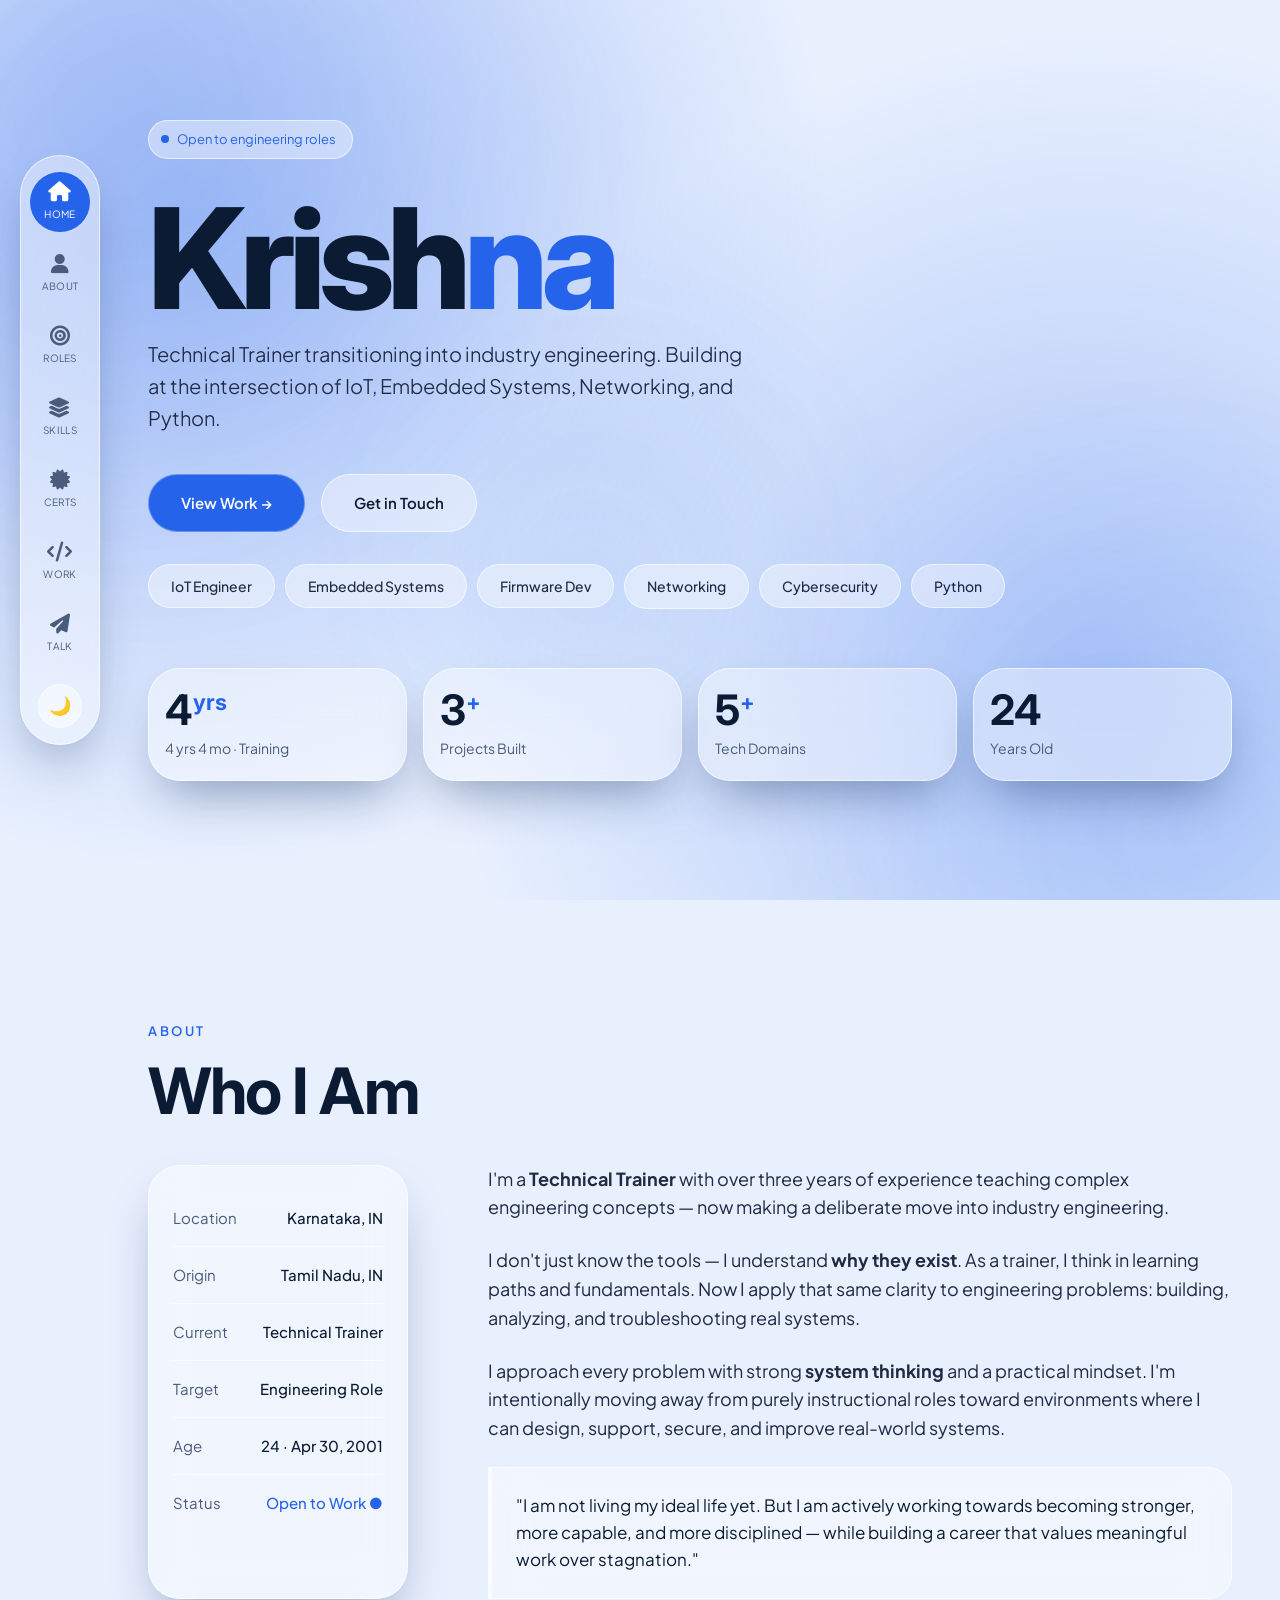
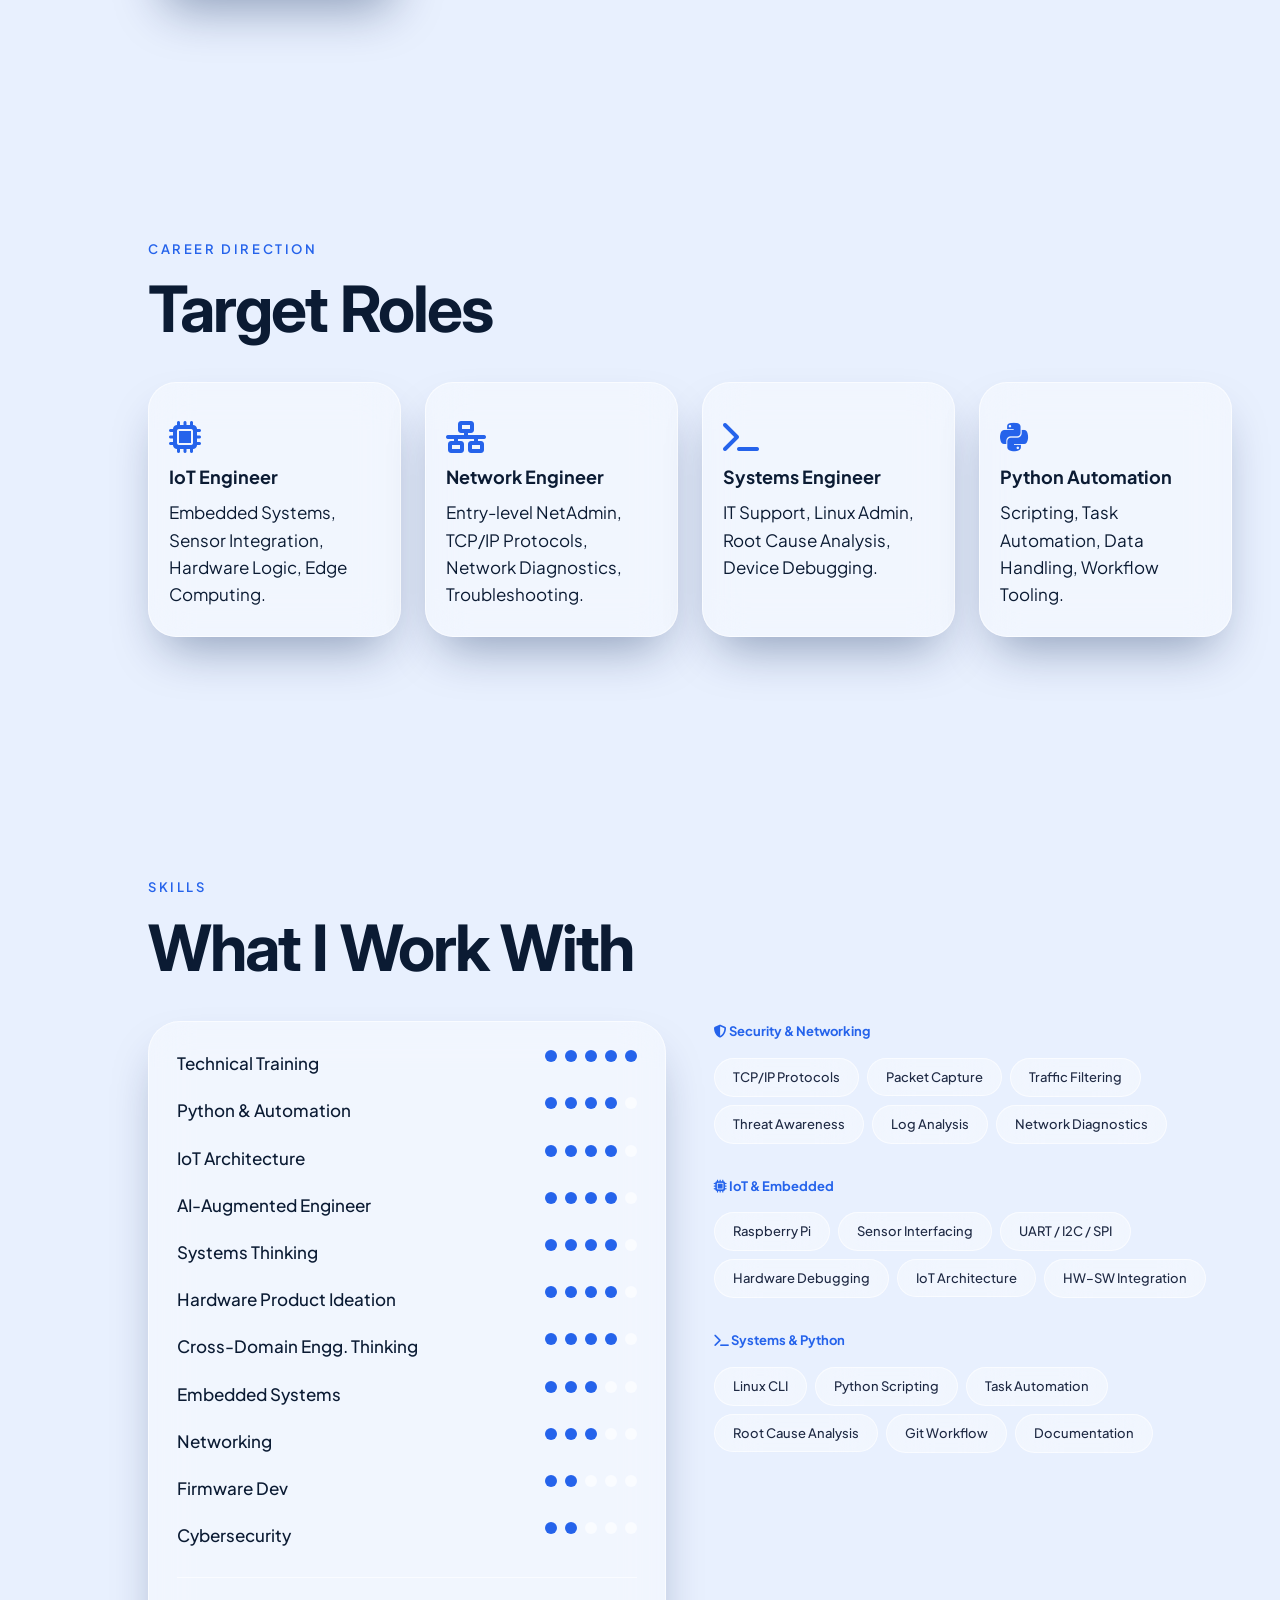
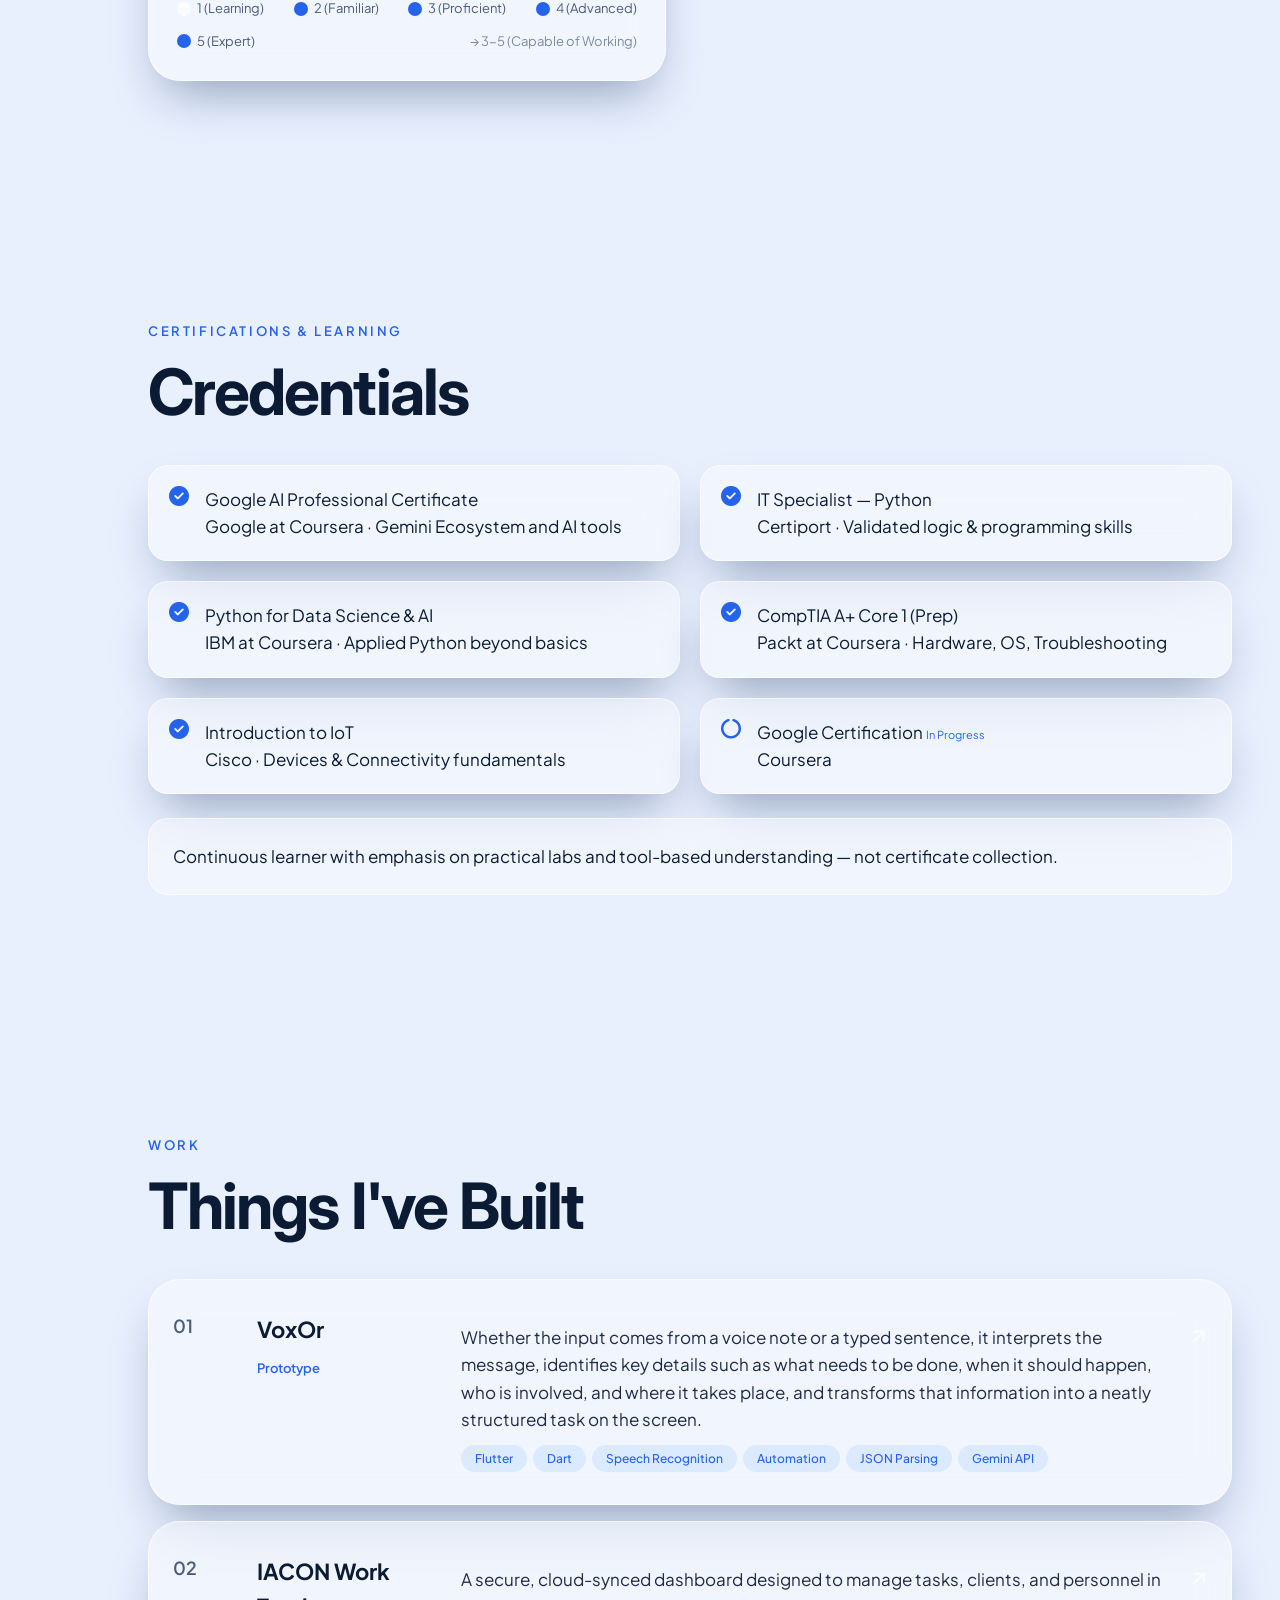
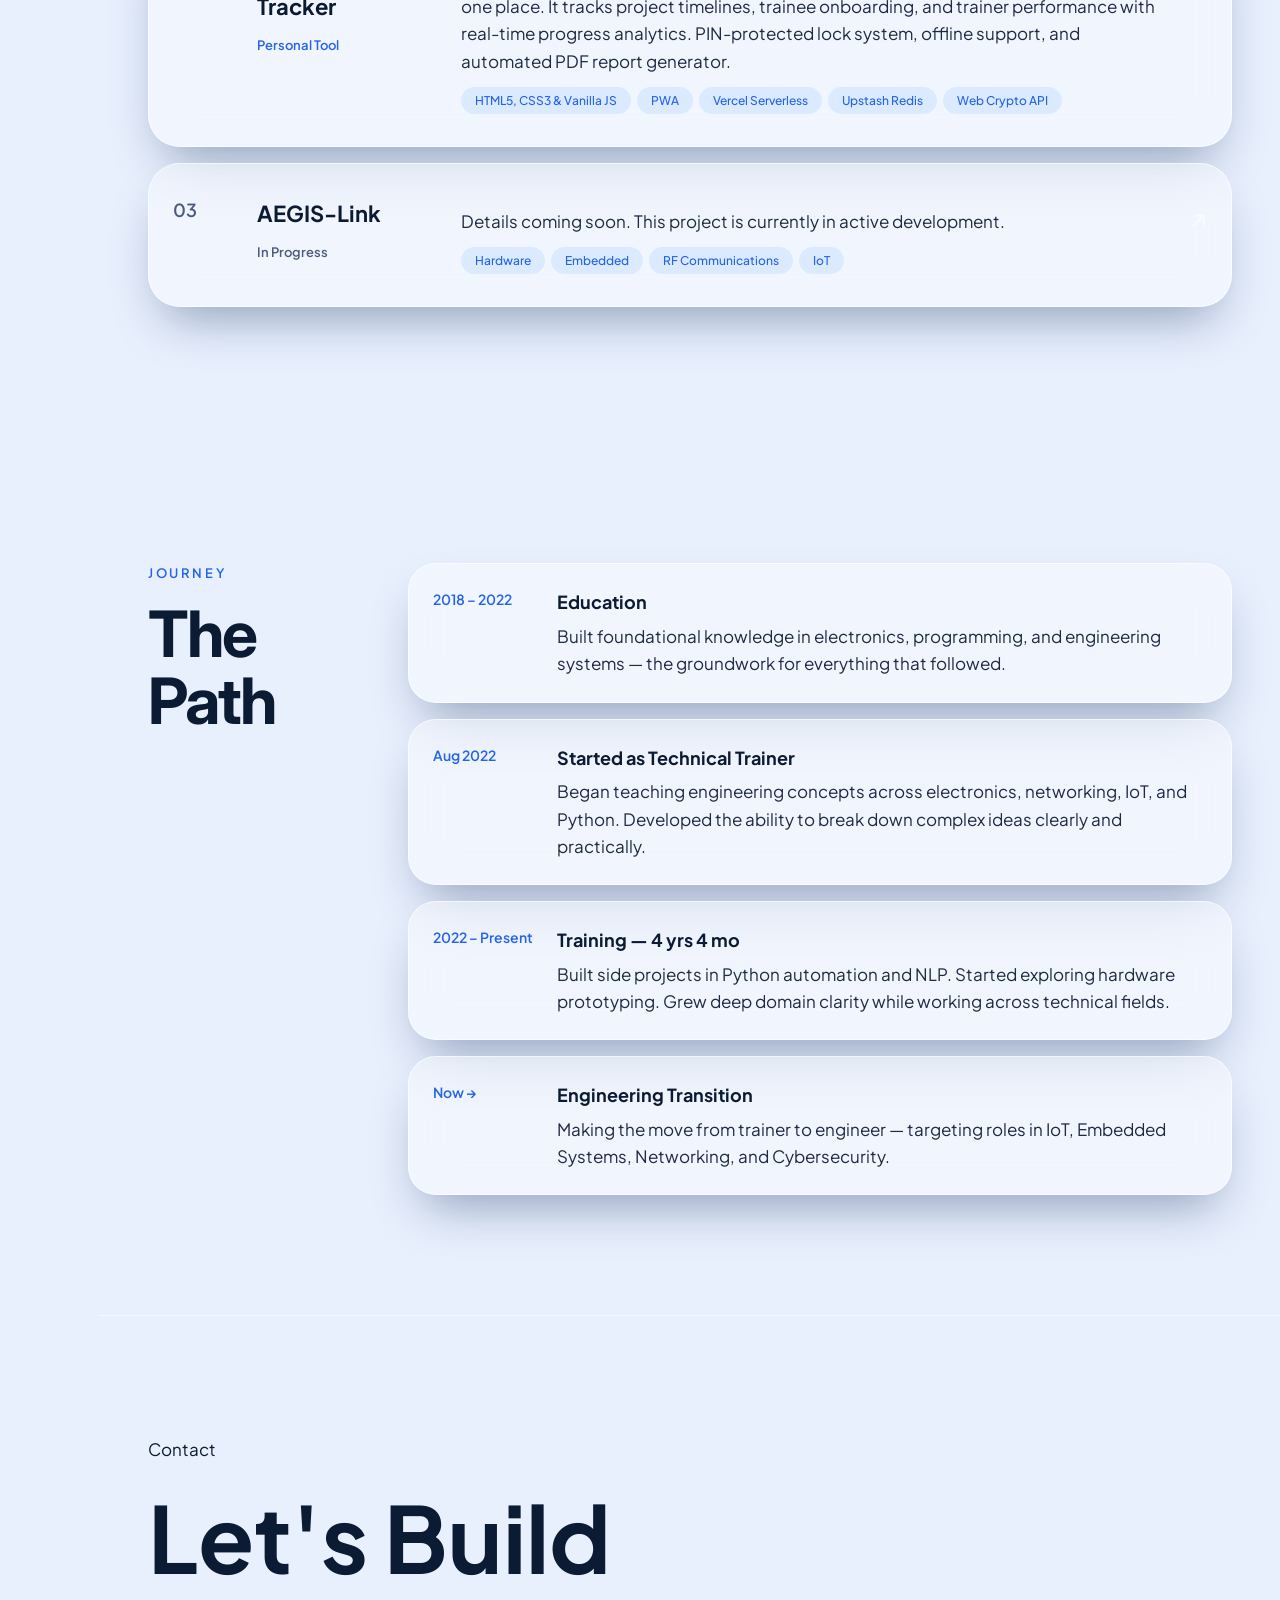
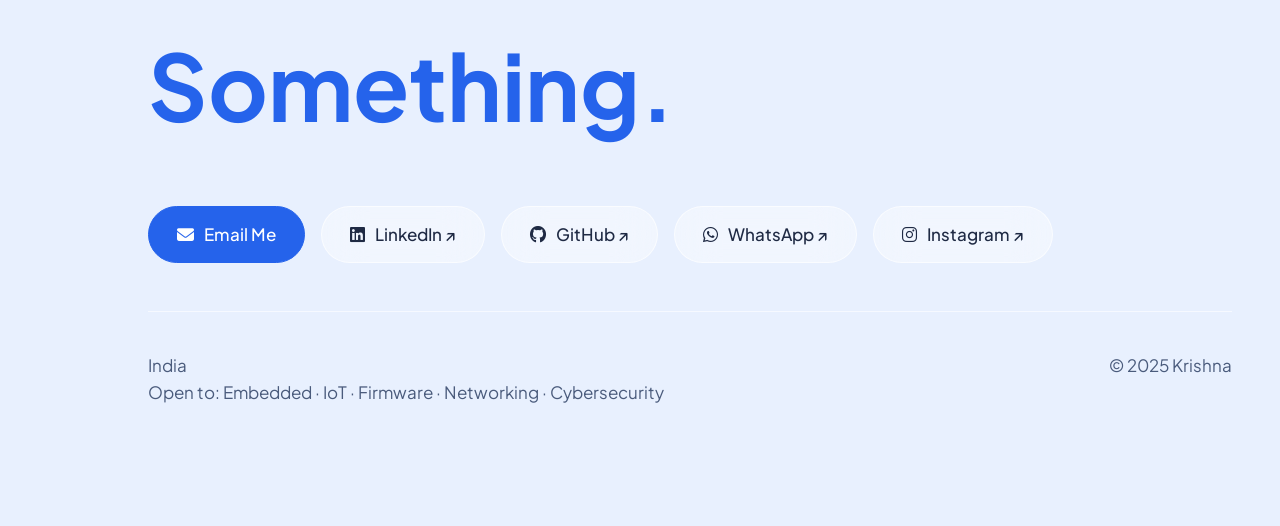
==== commit 1b8dad8c: "Nav order corrected" ====
--- a/index.html
+++ b/index.html
@@ -342,8 +342,9 @@
         <a href="#about" class="nav-item" data-s="about"> <i class="fa-solid fa-user"></i> <span>About</span></a>
         <a href="#roles" class="nav-item" data-s="roles"> <i class="fa-solid fa-bullseye"></i> <span>Roles</span></a>
         <a href="#skills" class="nav-item" data-s="skills"> <i class="fa-solid fa-layer-group"></i> <span>Skills</span></a>
-        <a href="#projects" class="nav-item" data-s="projects"><i class="fa-solid fa-code"></i>        <span>Work</span></a>
         <a href="#certs" class="nav-item" data-s="certs"> <i class="fa-solid fa-certificate"></i> <span>Certs</span></a>
+        <a href="#projects" class="nav-item" data-s="projects"><i class="fa-solid fa-code"></i><span>Work</span></a>
+        
         <a href="#contact" class="nav-item" data-s="contact"> <i class="fa-solid fa-paper-plane"></i> <span>Talk</span></a>
         <button class="theme-toggle-left" id="theme-btn-left">🌙</button>
     </nav>
@@ -357,8 +358,8 @@
         <a href="#about" class="cp-item" data-s="about"> <i class="fa-solid fa-user"></i>About</a>
         <a href="#roles" class="cp-item" data-s="roles"> <i class="fa-solid fa-bullseye"></i>Roles</a>
         <a href="#skills" class="cp-item" data-s="skills"> <i class="fa-solid fa-layer-group"></i>Skills</a>
+        <a href="#certs" class="cp-item" data-s="certs"> <i class="fa-solid fa-certificate"></i>Certs</a>
         <a href="#projects" class="cp-item" data-s="projects"><i class="fa-solid fa-code"></i>Work</a>
-        <a href="#certs" class="cp-item" data-s="certs"> <i class="fa-solid fa-certificate"></i>Certs</a>
         <a href="#contact" class="cp-item" data-s="contact"> <i class="fa-solid fa-paper-plane"></i>Talk</a>
         <button class="cp-theme" id="cp-theme-btn"><span class="ti">🌙</span>Theme</button>
     </div>
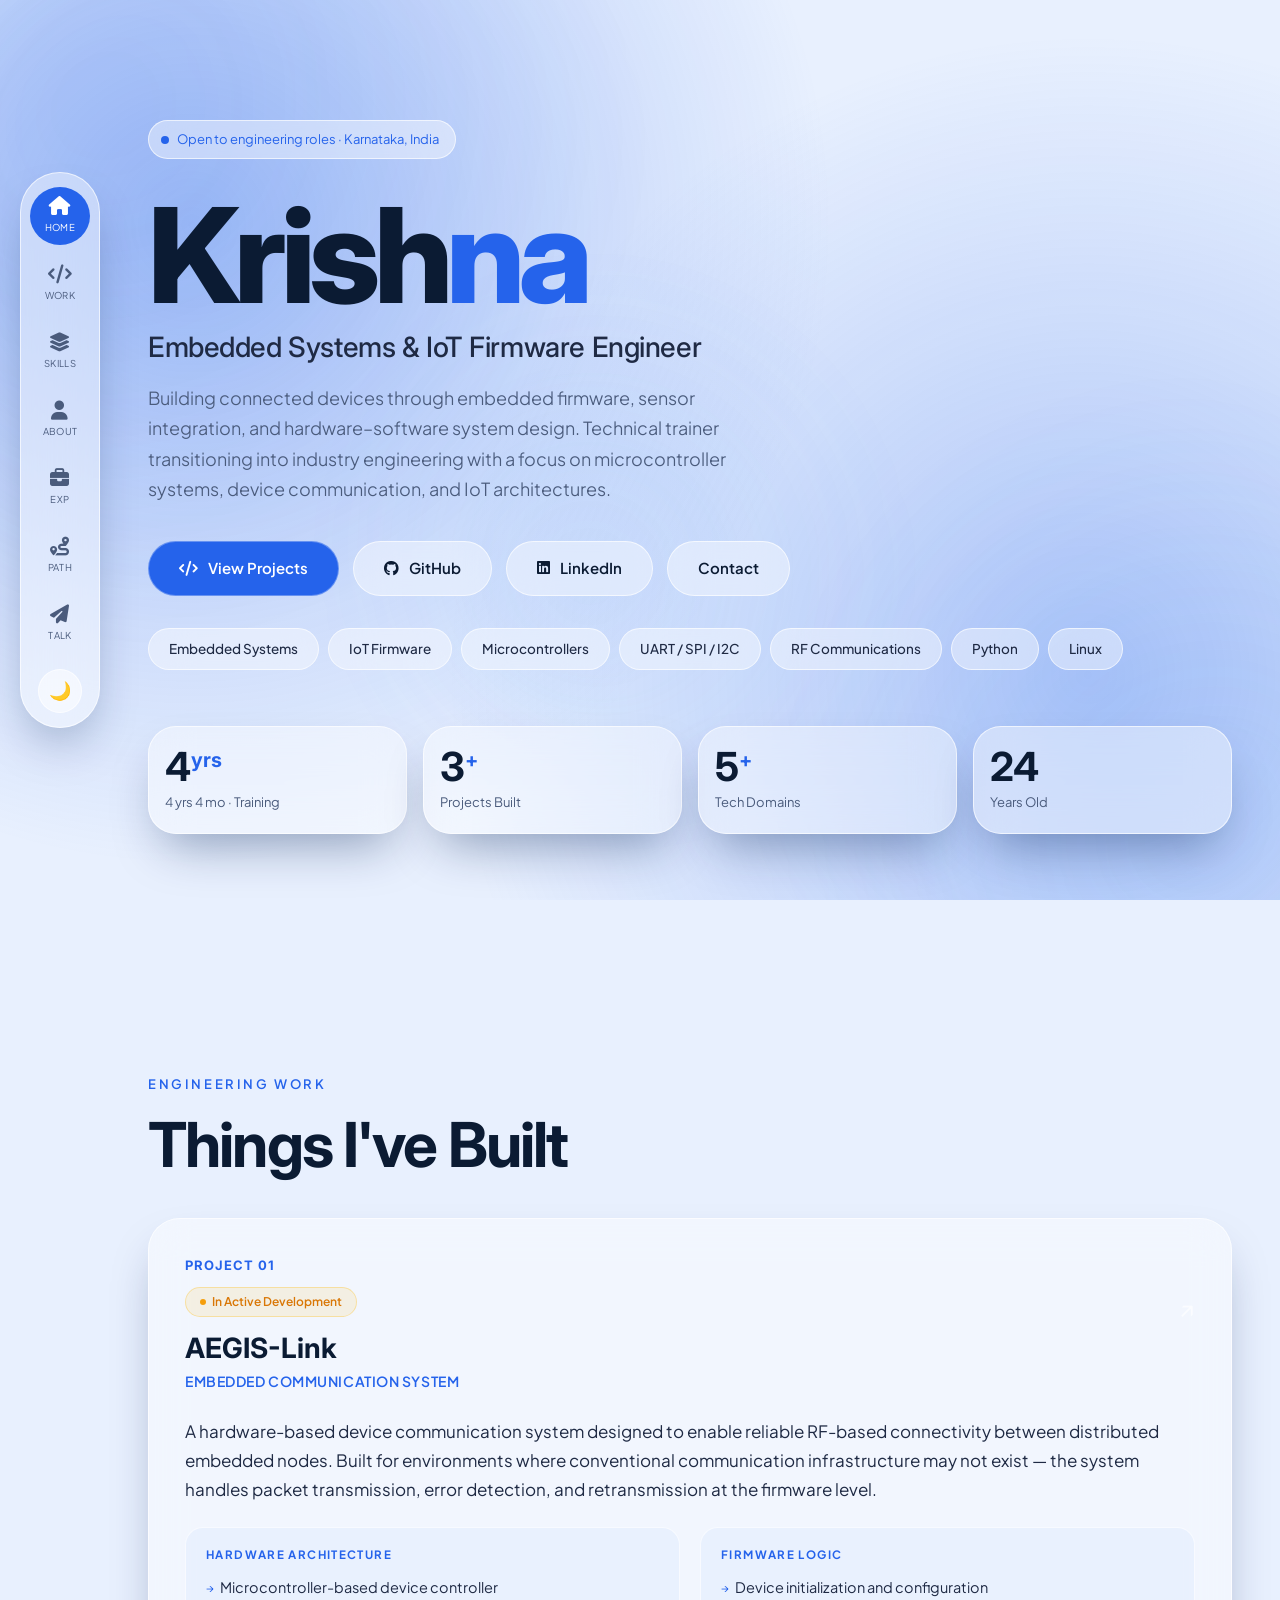
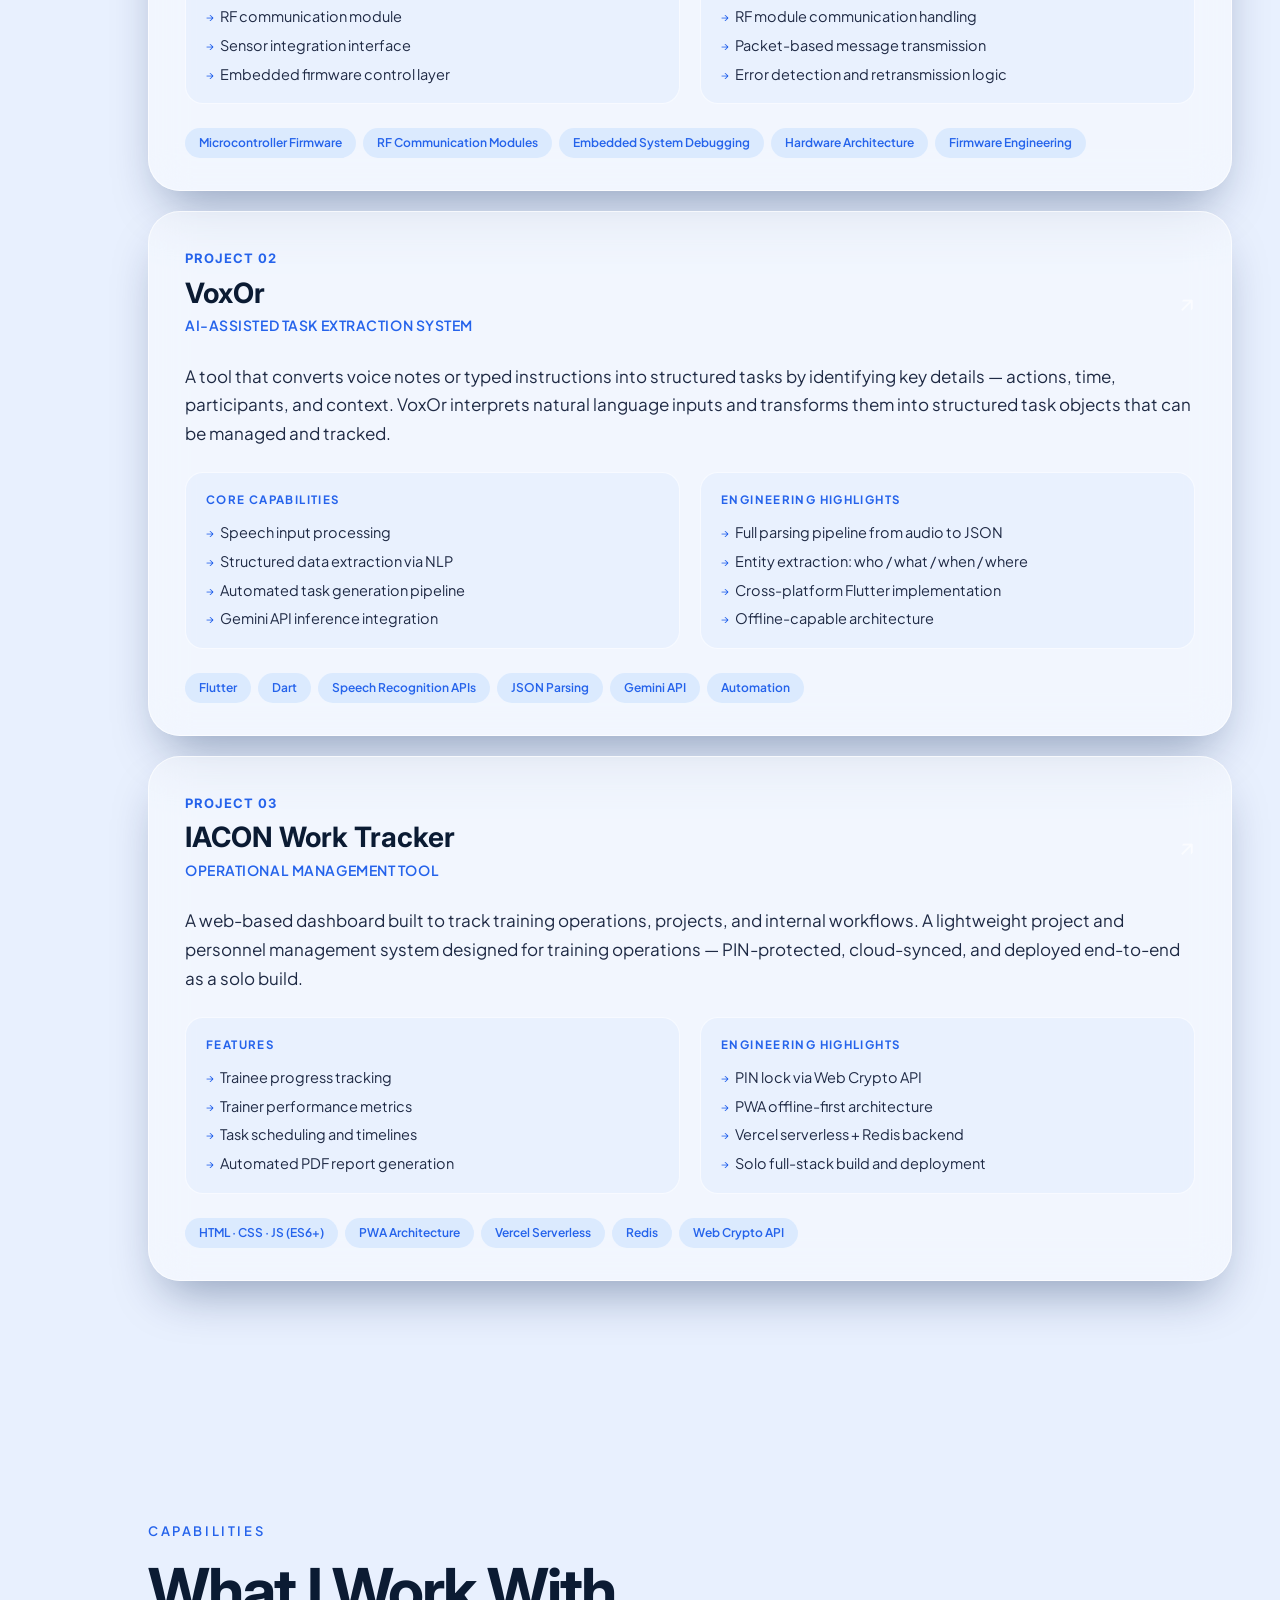
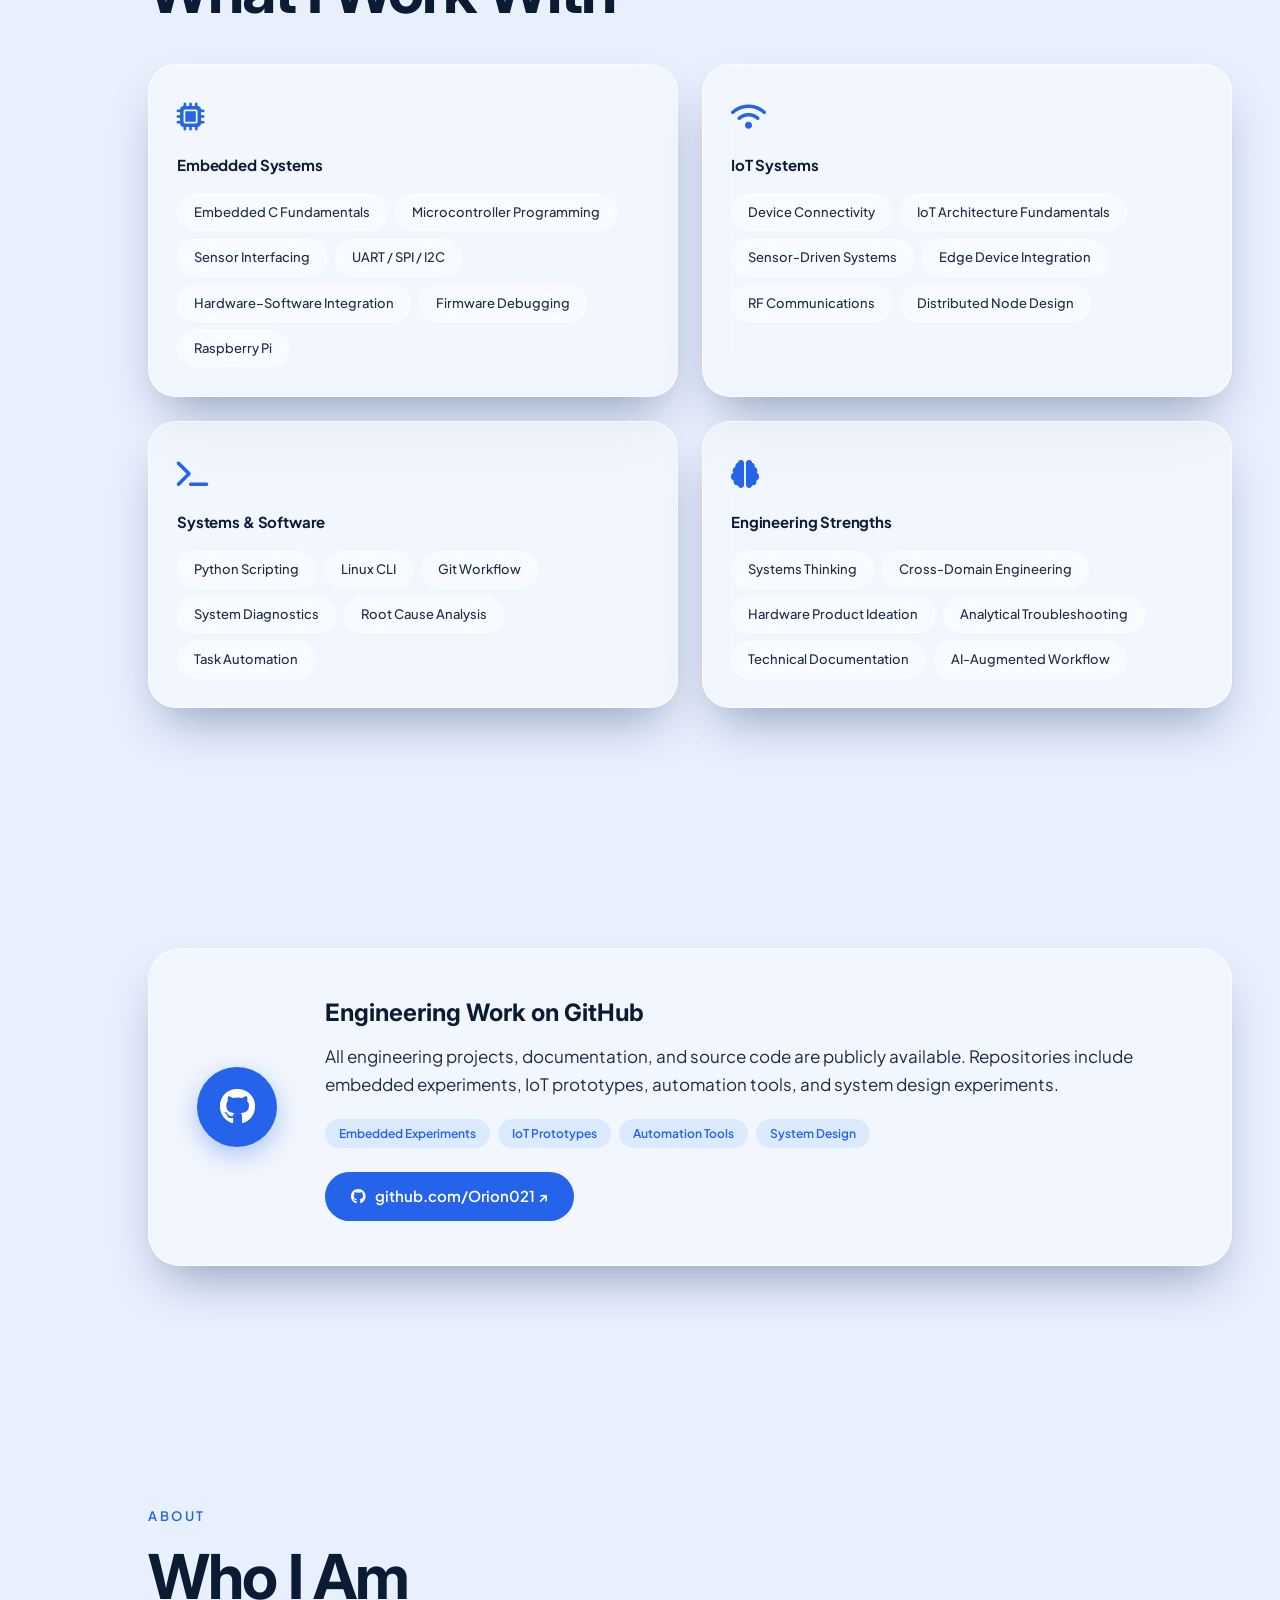
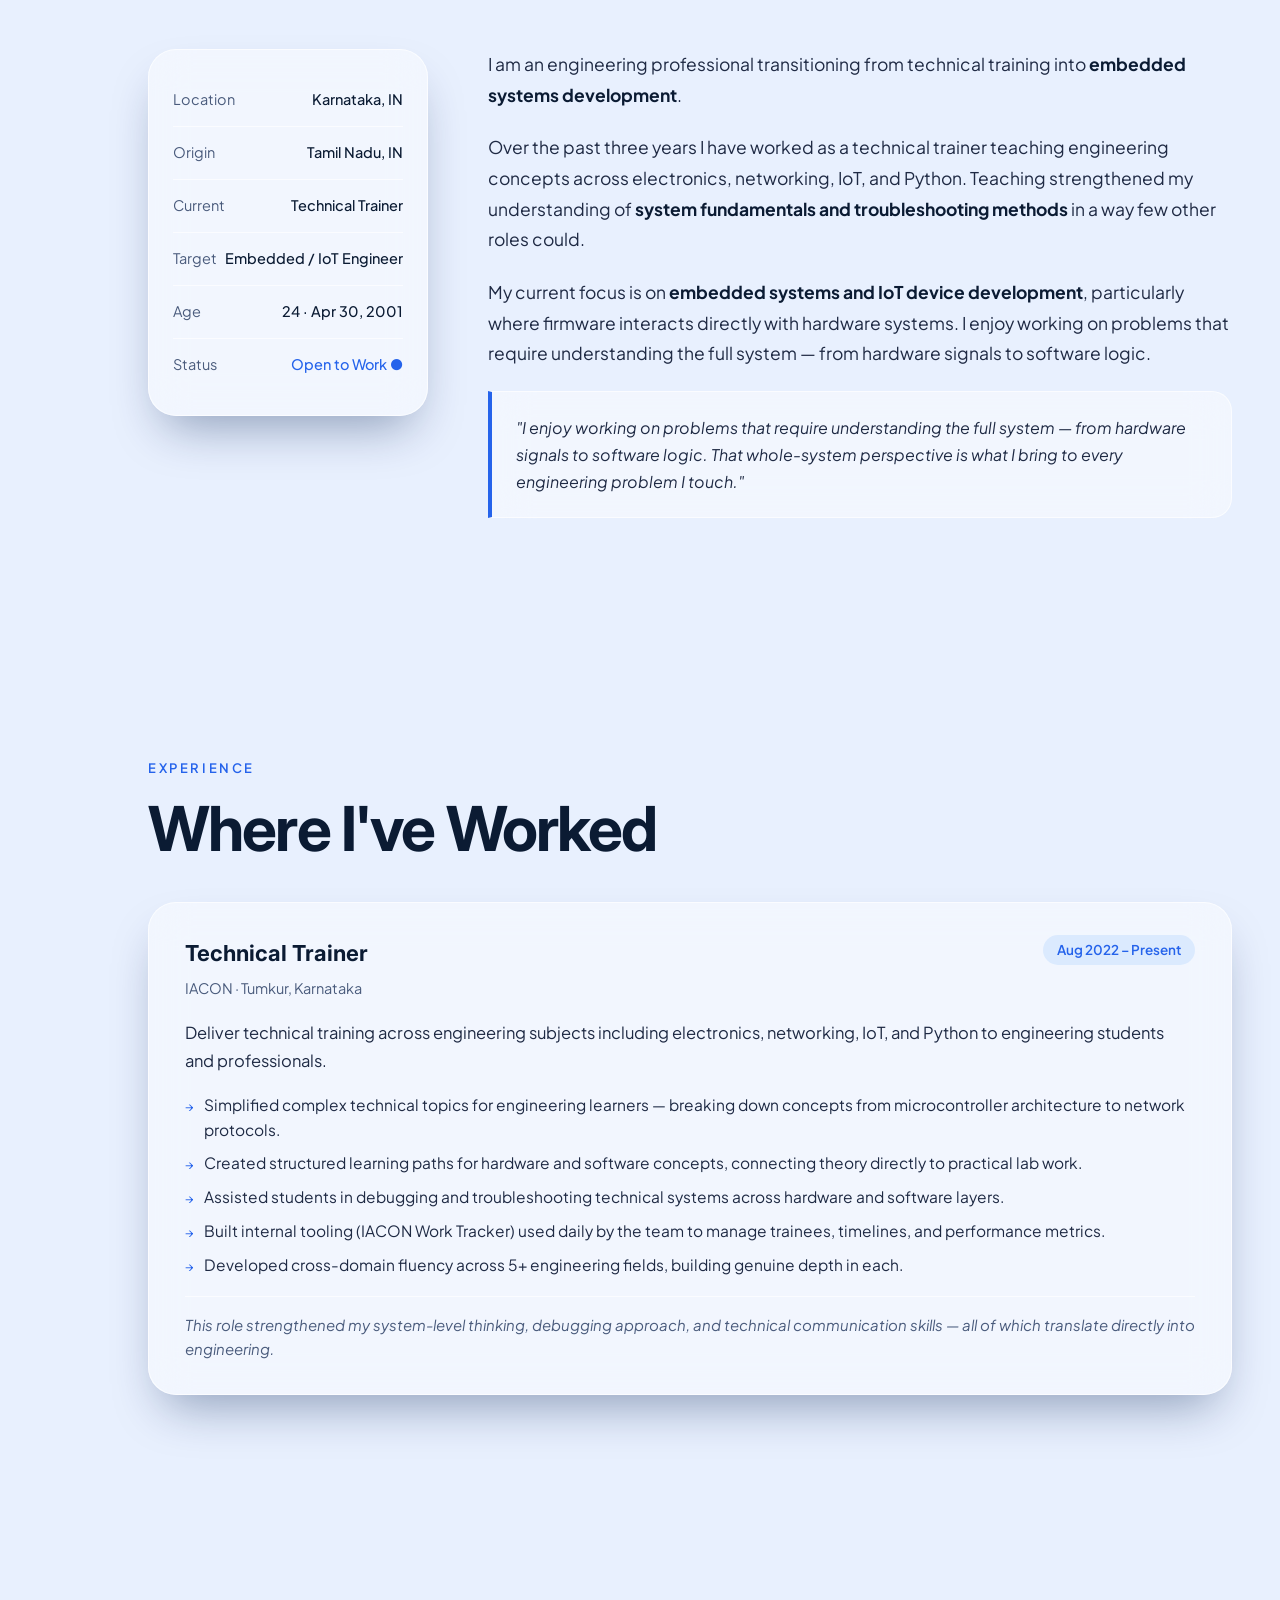
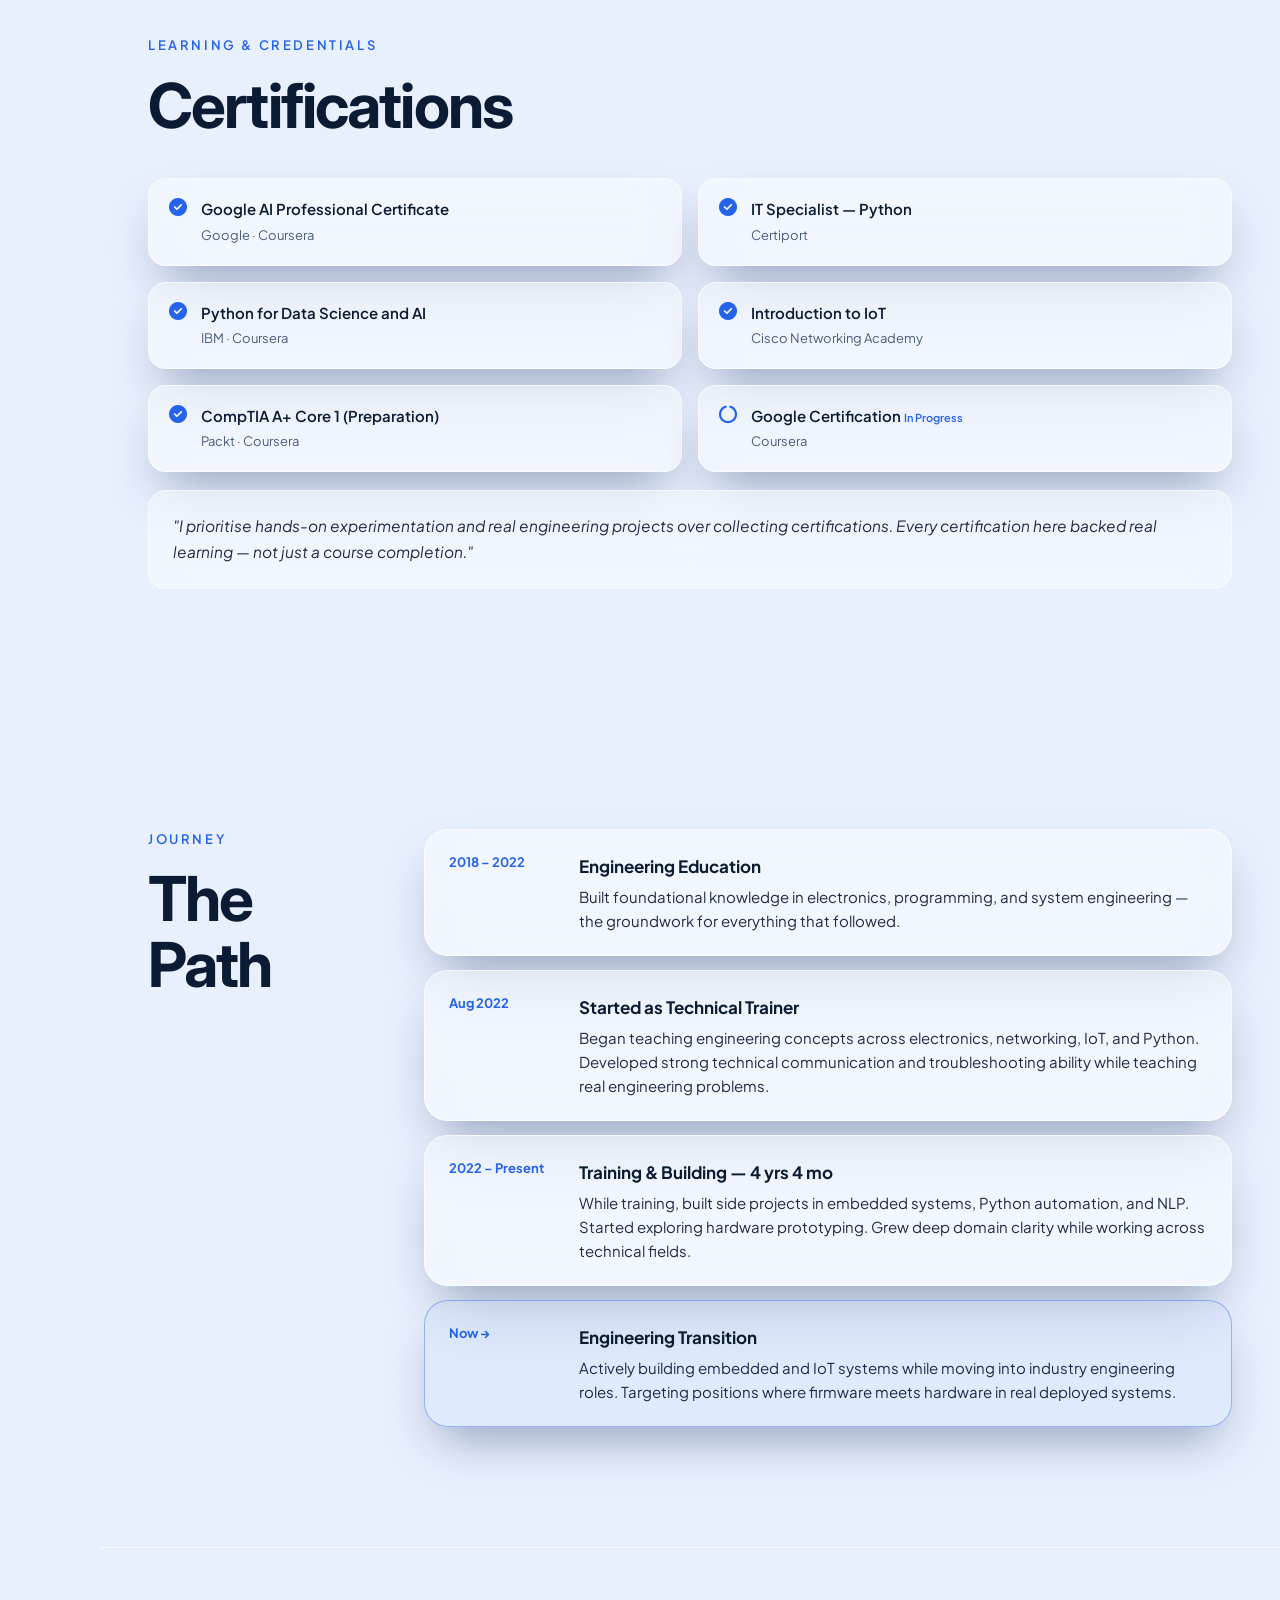
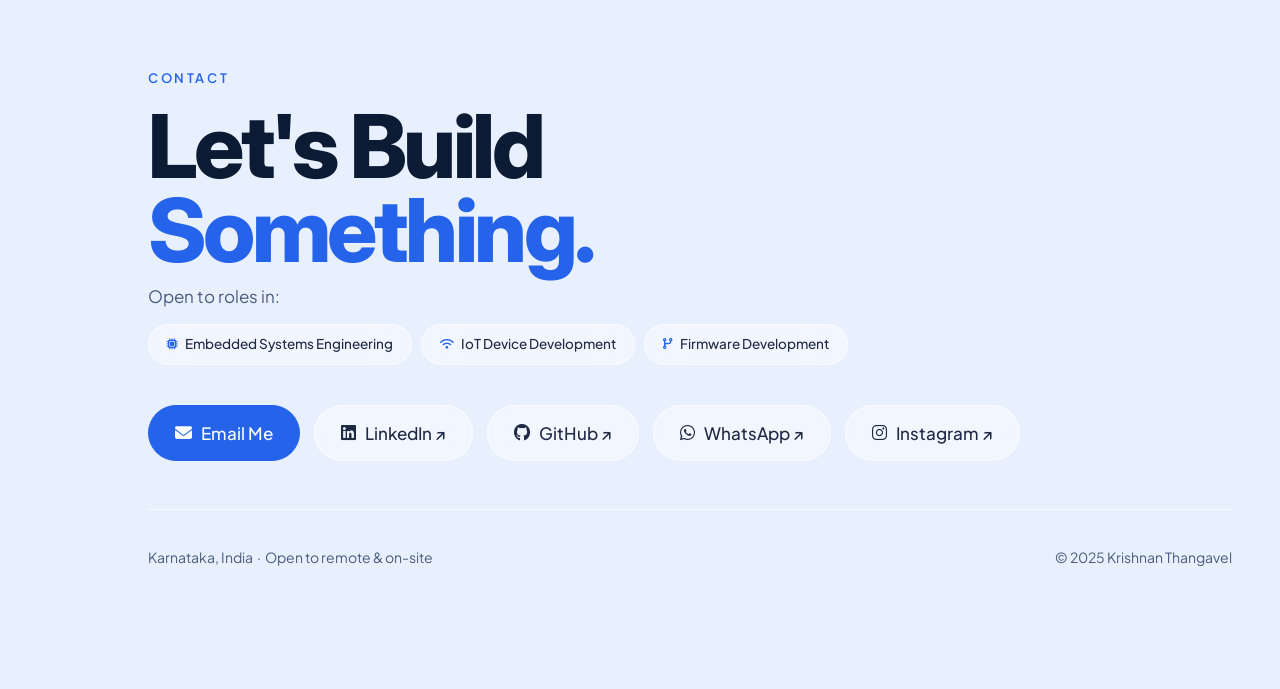
==== commit 10bbdd73: "portfolio direction changed" ====
--- a/index.html
+++ b/index.html
@@ -1,816 +1,876 @@
+
 <!DOCTYPE html>
 <html lang="en" data-theme="light">
-
 <head>
-    <meta charset="UTF-8">
-    <meta name="viewport" content="width=device-width, initial-scale=1.0">
-    <title>Krishna — engineer & builder</title>
-    <meta name="description" content="Portfolio of Krishna — technical trainer transitioning to industry engineering.">
-    <link rel="preconnect" href="https://fonts.googleapis.com">
-    <link href="https://fonts.googleapis.com/css2?family=Inter:opsz,wght@14..32,300..700&family=Plus+Jakarta+Sans:wght@300..600&display=swap" rel="stylesheet">
-    <link rel="stylesheet" href="https://cdnjs.cloudflare.com/ajax/libs/font-awesome/6.4.0/css/all.min.css">
-    <style>
-        [data-theme="light"] {
-          --bg: #e8f0fe;
-          --glass-bg: rgba(255, 255, 255, 0.3);
-          --glass-card: rgba(255, 255, 255, 0.4);
-          --glass-border: rgba(255, 255, 255, 0.6);
-          --ink: #0b1b33;
-          --ink-muted: #1f2a44;
-          --ink-faint: #4a5b7c;
-          --accent: #2563eb;
-          --accent-soft: #dbeafe;
-          --blob1: rgba(37, 99, 235, 0.2);
-          --blob2: rgba(59, 130, 246, 0.2);
-          --blob3: rgba(96, 165, 250, 0.15);
-          --shadow: 0 25px 50px -16px rgba(0,30,80,0.4);
-          --blur: blur(20px);
-        }
-        [data-theme="dark"] {
-          --bg: #050b17;
-          --glass-bg: rgba(10, 20, 40, 0.4);
-          --glass-card: rgba(20, 30, 50, 0.5);
-          --glass-border: rgba(70, 90, 120, 0.4);
-          --ink: #f1f5f9;
-          --ink-muted: #cbd5e1;
-          --ink-faint: #94a3b8;
-          --accent: #3b82f6;
-          --accent-soft: #1e3a5f;
-          --blob1: rgba(59, 130, 246, 0.15);
-          --blob2: rgba(37, 99, 235, 0.15);
-          --blob3: rgba(96, 165, 250, 0.1);
-          --shadow: 0 25px 50px -16px #000000;
-          --blur: blur(20px);
-        }
-
-        * { margin: 0; padding: 0; box-sizing: border-box; }
-        html { scroll-behavior: smooth; }
-        body {
-          background: var(--bg);
-          color: var(--ink);
-          font-family: 'Plus Jakarta Sans', 'Inter', sans-serif;
-          font-size: 17px; line-height: 1.6;
-          transition: background 0.3s, color 0.2s;
-          -webkit-font-smoothing: antialiased;
-          position: relative; overflow-x: hidden;
-        }
-
-        .liquid-blobs { position: fixed; inset: 0; overflow: hidden; pointer-events: none; z-index: -1; }
-        .blob { position: absolute; border-radius: 50%; filter: blur(60px); opacity: 0.7; animation: float 20s infinite ease-in-out; }
-        .blob:nth-child(1) { width:60vmax;height:60vmax;left:-10vmax;top:-10vmax;background:radial-gradient(circle at 30% 30%,var(--blob1),transparent 70%);animation-duration:25s;animation-delay:-2s; }
-        .blob:nth-child(2) { width:50vmax;height:50vmax;right:-10vmax;bottom:-10vmax;background:radial-gradient(circle at 70% 70%,var(--blob2),transparent 70%);animation-duration:22s;animation-delay:-5s; }
-        .blob:nth-child(3) { width:40vmax;height:40vmax;left:30%;top:30%;background:radial-gradient(circle at 40% 60%,var(--blob3),transparent 70%);animation-duration:18s;animation-delay:-10s; }
-        @keyframes float { 0%{transform:translate(0,0) scale(1)}25%{transform:translate(5%,5%) scale(1.1)}50%{transform:translate(-5%,10%) scale(0.9)}75%{transform:translate(10%,-5%) scale(1.05)}100%{transform:translate(0,0) scale(1)} }
-
-        body::before { content:''; position:fixed; inset:0; background:radial-gradient(circle at 15% 25%,rgba(37,99,235,0.35) 0%,transparent 50%),radial-gradient(circle at 85% 75%,rgba(37,99,235,0.3) 0%,transparent 50%); pointer-events:none; z-index:-1; }
-
-        @media (min-width: 901px) { body { padding-left: 100px; } }
-
-        /* ---- desktop left nav ---- */
-        #left-nav { position:fixed;left:20px;top:50%;transform:translateY(-50%);width:80px;background:var(--glass-card);backdrop-filter:var(--blur);-webkit-backdrop-filter:var(--blur);border:1px solid var(--glass-border);border-radius:40px;padding:16px 0;display:flex;flex-direction:column;align-items:center;gap:12px;z-index:500;box-shadow:var(--shadow); }
-        #left-nav .nav-item { display:flex;flex-direction:column;align-items:center;justify-content:center;width:60px;height:60px;text-decoration:none;color:var(--ink-faint);font-size:10px;text-transform:uppercase;letter-spacing:.03em;transition:.15s;border-radius:50%;gap:2px; }
-        #left-nav .nav-item i { font-size:20px;margin-bottom:2px; }
-        #left-nav .nav-item.active { background:var(--accent);color:white; }
-        #left-nav .nav-item:hover:not(.active) { color:var(--accent);background:var(--glass-bg); }
-        #left-nav .theme-toggle-left { margin-top:8px;width:44px;height:44px;border-radius:50%;border:1px solid var(--glass-border);background:var(--glass-card);backdrop-filter:var(--blur);-webkit-backdrop-filter:var(--blur);color:var(--ink);font-size:18px;cursor:pointer;transition:.15s;display:flex;align-items:center;justify-content:center; }
-        #left-nav .theme-toggle-left:hover { border-color:var(--accent);color:var(--accent); }
-
-        /* =============================================
-           COMPASS NAV  —  mobile only
-        ============================================= */
-
-        /* full-screen dimmed overlay */
-        #compass-overlay {
-          position: fixed; inset: 0; z-index: 598;
-          background: transparent;
-          pointer-events: none;
-          transition: background 0.3s, backdrop-filter 0.3s;
-        }
-        #compass-overlay.open {
-          background: rgba(0, 8, 26, 0.4);
-          backdrop-filter: blur(6px);
-          -webkit-backdrop-filter: blur(6px);
-          pointer-events: all;
-        }
-
-        /* compass trigger */
-        #compass-btn {
-          position: fixed; bottom: 28px; left: 50%;
-          transform: translateX(-50%);
-          width: 62px; height: 62px; border-radius: 50%;
-          background: var(--accent);
-          border: 2px solid rgba(255,255,255,0.3);
-          color: white; font-size: 26px; cursor: pointer;
-          z-index: 600;
-          box-shadow: 0 8px 28px rgba(37,99,235,0.55), 0 2px 8px rgba(0,0,0,0.3);
-          transition: transform 0.4s cubic-bezier(0.34,1.56,0.64,1),
-                      background 0.2s, box-shadow 0.2s;
-          display: none; /* shown via media query */
-          align-items: center; justify-content: center;
-        }
-        #compass-btn.open {
-          transform: translateX(-50%) rotate(135deg) scale(0.88);
-          background: #1d4ed8;
-          box-shadow: 0 4px 14px rgba(37,99,235,0.25);
-        }
-        /* pulsing ring */
-        #compass-btn::before {
-          content: ''; position: absolute; inset: -7px; border-radius: 50%;
-          border: 2px solid rgba(37,99,235,0.45);
-          animation: cPulse 2.8s ease-out infinite;
-        }
-        #compass-btn.open::before { animation: none; opacity: 0; }
-        @keyframes cPulse { 0%{transform:scale(1);opacity:.9} 70%{transform:scale(1.6);opacity:0} 100%{transform:scale(1.6);opacity:0} }
-
-        /* 2 × 4 popup */
-        #compass-popup {
-          position: fixed;
-          bottom: 108px; left: 50%;
-          transform: translateX(-50%) scale(0.4) translateY(40px);
-          transform-origin: bottom center;
-          z-index: 599;
-          display: grid;
-          grid-template-columns: 1fr 1fr;
-          gap: 8px;
-          padding: 14px;
-          width: 228px;
-          background: var(--glass-card);
-          backdrop-filter: blur(28px); -webkit-backdrop-filter: blur(28px);
-          border: 1px solid var(--glass-border);
-          border-radius: 28px;
-          box-shadow: 0 32px 80px -8px rgba(0,10,50,0.55),
-                      inset 0 0 0 1px rgba(255,255,255,0.12);
-          opacity: 0; pointer-events: none;
-          transition: transform 0.38s cubic-bezier(0.34,1.45,0.64,1),
-                      opacity 0.22s ease;
-        }
-        #compass-popup.open {
-          transform: translateX(-50%) scale(1) translateY(0);
-          opacity: 1; pointer-events: all;
-        }
-
-        /* individual nav cell */
-        .cp-item {
-          display: flex; flex-direction: column;
-          align-items: center; justify-content: center; gap: 5px;
-          padding: 13px 6px;
-          border-radius: 16px;
-          text-decoration: none;
-          color: var(--ink-faint);
-          font-size: 10.5px; font-weight: 600;
-          text-transform: uppercase; letter-spacing: 0.06em;
-          border: 1px solid transparent;
-          background: transparent;
-          cursor: pointer; font-family: inherit;
-          /* items start invisible, animate in when popup opens */
-          opacity: 0; transform: scale(0.6) translateY(10px);
-          transition: opacity 0.01s, transform 0.01s,
-                      background 0.15s, color 0.15s, border-color 0.15s;
-        }
-        #compass-popup.open .cp-item,
-        #compass-popup.open .cp-theme {
-          opacity: 1; transform: scale(1) translateY(0);
-          transition: opacity 0.28s ease, transform 0.32s cubic-bezier(0.34,1.5,0.64,1),
-                      background 0.15s, color 0.15s, border-color 0.15s;
-        }
-        /* stagger */
-        #compass-popup.open .cp-item:nth-child(1), #compass-popup.open .cp-theme:nth-child(1) { transition-delay: 0.04s; }
-        #compass-popup.open .cp-item:nth-child(2)  { transition-delay: 0.08s; }
-        #compass-popup.open .cp-item:nth-child(3)  { transition-delay: 0.12s; }
-        #compass-popup.open .cp-item:nth-child(4)  { transition-delay: 0.16s; }
-        #compass-popup.open .cp-item:nth-child(5)  { transition-delay: 0.20s; }
-        #compass-popup.open .cp-item:nth-child(6)  { transition-delay: 0.24s; }
-        #compass-popup.open .cp-item:nth-child(7)  { transition-delay: 0.28s; }
-        #compass-popup.open .cp-theme              { transition-delay: 0.32s; }
-
-        .cp-item i { font-size: 19px; }
-        .cp-item:hover { background: rgba(255,255,255,0.15); border-color: var(--accent); color: var(--accent); transform: scale(1.07); }
-        .cp-item.active { background: var(--accent); color: white; border-color: transparent; }
-        .cp-item.active:hover { transform: scale(1.04); }
-
-        /* theme cell */
-        .cp-theme {
-          display: flex; flex-direction: column;
-          align-items: center; justify-content: center; gap: 5px;
-          padding: 13px 6px; border-radius: 16px;
-          font-size: 10.5px; font-weight: 600;
-          text-transform: uppercase; letter-spacing: 0.06em;
-          border: 1px solid var(--glass-border);
-          color: var(--ink-faint); background: transparent;
-          cursor: pointer; font-family: inherit;
-          opacity: 0; transform: scale(0.6) translateY(10px);
-        }
-        .cp-theme:hover { background: rgba(255,255,255,0.15); border-color: var(--accent); color: var(--accent); transform: scale(1.07); }
-        .cp-theme .ti { font-size: 19px; line-height: 1; }
-
-        /* ---- page sections ---- */
-        section { border-radius: 0; }
-        #hero { background: transparent; backdrop-filter: none; }
-        .wrap, .hero-wrap, .contact-wrap { max-width:1200px;margin:0 auto;padding:120px 48px; }
-        @media(max-width:700px){.wrap,.hero-wrap,.contact-wrap{padding:80px 24px;}}
-
-        .section-label { font-size:13px;font-weight:600;letter-spacing:.2em;text-transform:uppercase;color:var(--accent);margin-bottom:16px;display:block; }
-        .section-title { font-family:'Inter',sans-serif;font-size:clamp(44px,6vw,64px);font-weight:700;line-height:1.05;letter-spacing:-.03em;color:var(--ink);margin-bottom:40px; }
-
-        #hero { min-height:100vh;display:flex;align-items:center; }
-        .hero-wrap { width:100%; }
-        .hero-badge { display:inline-flex;align-items:center;gap:8px;background:var(--glass-card);backdrop-filter:var(--blur);-webkit-backdrop-filter:var(--blur);border:1px solid var(--glass-border);border-radius:40px;padding:8px 16px 8px 12px;font-size:13px;color:var(--accent);margin-bottom:40px; }
-        .badge-dot { width:8px;height:8px;background:var(--accent);border-radius:50%;animation:pulse 2s infinite; }
-        @keyframes pulse{0%{opacity:.6;transform:scale(1)}50%{opacity:1;transform:scale(1.3)}}
-        .hero-name { font-family:'Inter',sans-serif;font-size:clamp(70px,13vw,140px);font-weight:800;line-height:.85;letter-spacing:-.05em;color:var(--ink);margin-bottom:20px; }
-        .hero-name span{color:var(--accent);}
-        .hero-sub{font-size:20px;font-weight:350;color:var(--ink-muted);max-width:600px;margin-bottom:40px;}
-        .hero-actions{display:flex;gap:16px;flex-wrap:wrap;}
-        .btn{display:inline-flex;align-items:center;gap:10px;padding:16px 32px;border-radius:48px;font-weight:600;font-size:15px;text-decoration:none;transition:.2s;border:1px solid transparent;cursor:pointer;position:relative;overflow:hidden;}
-        .btn-fill{background:var(--accent);color:white;border:1px solid rgba(255,255,255,.3);}
-        .btn-fill:hover{background:#1d4ed8;box-shadow:var(--shadow);}
-        .btn-ghost{background:var(--glass-card);backdrop-filter:var(--blur);-webkit-backdrop-filter:var(--blur);color:var(--ink);border:1px solid var(--glass-border);}
-        .btn-ghost:hover{border-color:var(--accent);background:var(--glass-bg);}
-        .btn::after,.role-card::after,.cert-item::after,.prow::after,.titem::after{content:'';position:absolute;top:0;left:-100%;width:100%;height:100%;background:linear-gradient(90deg,transparent,rgba(255,255,255,.2),transparent);transition:left .5s;pointer-events:none;border-radius:inherit;}
-        .btn:hover::after,.role-card:hover::after,.cert-item:hover::after,.prow:hover::after,.titem:hover::after{left:100%;}
-        .hero-pills{display:flex;flex-wrap:wrap;gap:10px;margin:32px 0 40px;}
-        .pill{background:var(--glass-card);backdrop-filter:var(--blur);-webkit-backdrop-filter:var(--blur);border:1px solid var(--glass-border);border-radius:40px;padding:10px 22px;font-size:14px;font-weight:500;color:var(--ink-muted);transition:.2s;}
-        .pill:hover{border-color:var(--accent);color:var(--accent);background:var(--glass-bg);}
-        .hero-stats{display:grid;grid-template-columns:repeat(4,1fr);margin-top:60px;gap:16px;}
-        .hstat{background:var(--glass-card);backdrop-filter:var(--blur);-webkit-backdrop-filter:var(--blur);border:1px solid var(--glass-border);border-radius:32px;padding:20px 16px;box-shadow:var(--shadow);transition:.2s;position:relative;overflow:hidden;}
-        .hstat:hover{border-color:var(--accent);transform:translateY(-2px);}
-        .hstat-n{font-family:'Inter',sans-serif;font-size:42px;font-weight:700;color:var(--ink);line-height:1;margin-bottom:6px;}
-        .hstat-n sup{font-size:22px;color:var(--accent);}
-        .hstat-l{font-size:14px;color:var(--ink-faint);}
-
-        .about-grid{display:grid;grid-template-columns:260px 1fr;gap:80px;}
-        .about-meta{position:sticky;top:100px;background:var(--glass-card);backdrop-filter:var(--blur);-webkit-backdrop-filter:var(--blur);border:1px solid var(--glass-border);border-radius:32px;padding:24px;box-shadow:var(--shadow);}
-        .meta-row{display:flex;justify-content:space-between;padding:16px 0;border-bottom:1px solid var(--glass-border);font-size:15px;}
-        .meta-row:last-child{border-bottom:none;}
-        .mk{color:var(--ink-faint);}.mv{color:var(--ink);font-weight:500;}.mv.open{color:var(--accent);}
-        .about-prose .prose{color:var(--ink-muted);margin-bottom:24px;font-size:18px;}
-        .quote-box{background:var(--glass-card);backdrop-filter:var(--blur);-webkit-backdrop-filter:var(--blur);border-left:4px solid var(--accent);padding:24px;border-radius:0 24px 24px 0;border:1px solid var(--glass-border);border-left-width:4px;}
-
-        .roles-grid{display:grid;grid-template-columns:repeat(4,1fr);gap:24px;}
-        .role-card{background:var(--glass-card);backdrop-filter:var(--blur);-webkit-backdrop-filter:var(--blur);border:1px solid var(--glass-border);border-radius:28px;padding:28px 20px;transition:.25s;box-shadow:var(--shadow);position:relative;overflow:hidden;}
-        .role-card:hover{transform:translateY(-6px);border-color:var(--accent);}
-        .role-icon{font-size:32px;color:var(--accent);margin-bottom:20px;}
-        .role-title{font-weight:700;font-size:18px;margin-bottom:8px;}
-
-        .skills-body{display:grid;grid-template-columns:1fr 1fr;gap:48px;}
-        .skill-rows{background:var(--glass-card);backdrop-filter:var(--blur);-webkit-backdrop-filter:var(--blur);border:1px solid var(--glass-border);border-radius:32px;padding:28px;box-shadow:var(--shadow);}
-        .skill-row{display:flex;justify-content:space-between;margin-bottom:20px;}
-        .skill-row-name{font-weight:500;}
-        .dot-scale{display:flex;gap:8px;}
-        .dot{width:12px;height:12px;border-radius:12px;background:var(--glass-border);transition:.2s;}
-        .dot.filled{background:var(--accent);}.dot.hot{background:var(--accent)!important;}
-        .scale-legend{margin-top:28px;display:flex;align-items:center;justify-content:space-between;flex-wrap:wrap;gap:12px;font-size:13px;color:var(--ink-faint);border-top:1px solid var(--glass-border);padding-top:20px;}
-        .legend-item{display:flex;align-items:center;gap:6px;}.legend-item .dot{width:14px;height:14px;}
-        .skill-domain-grid{display:flex;flex-direction:column;gap:32px;}
-        .skill-domain-title{font-size:13px;font-weight:700;color:var(--accent);margin-bottom:16px;}
-        .skill-tags{display:flex;flex-wrap:wrap;gap:8px;}
-        .stag{background:var(--glass-card);backdrop-filter:var(--blur);-webkit-backdrop-filter:var(--blur);border:1px solid var(--glass-border);border-radius:32px;padding:8px 18px;font-size:13px;font-weight:500;color:var(--ink-muted);transition:.2s;}
-        .stag:hover{border-color:var(--accent);color:var(--accent);background:var(--glass-bg);}
-
-        .certs-grid{display:grid;grid-template-columns:1fr 1fr;gap:20px;}
-        .cert-item{background:var(--glass-card);backdrop-filter:var(--blur);-webkit-backdrop-filter:var(--blur);border:1px solid var(--glass-border);border-radius:20px;padding:20px;display:flex;gap:16px;transition:.2s;box-shadow:var(--shadow);position:relative;overflow:hidden;}
-        .cert-item:hover{border-color:var(--accent);}
-        .cert-icon{color:var(--accent);font-size:20px;}
-        .cert-note{background:var(--glass-card);backdrop-filter:var(--blur);-webkit-backdrop-filter:var(--blur);border-radius:20px;padding:24px;margin-top:24px;border:1px solid var(--glass-border);}
-
-        .project-list{margin-top:20px;}
-        .prow{display:grid;grid-template-columns:60px 1fr;gap:24px;padding:32px 24px;margin-bottom:16px;background:var(--glass-card);backdrop-filter:var(--blur);-webkit-backdrop-filter:var(--blur);border:1px solid var(--glass-border);border-radius:32px;transition:.2s;box-shadow:var(--shadow);position:relative;overflow:hidden;}
-        .prow:hover{border-color:var(--accent);transform:translateY(-4px);}
-        .pnum{font-size:18px;color:var(--ink-faint);font-weight:600;}
-        .prow-body{display:grid;grid-template-columns:180px 1fr auto;gap:24px;align-items:start;}
-        .ptitle{font-size:22px;font-weight:700;margin-bottom:6px;color:var(--ink);}
-        .pstatus{font-size:13px;color:var(--accent);font-weight:600;}.pstatus.wip{color:var(--ink-faint);}
-        .pdesc{color:var(--ink-muted);margin:12px 0;}
-        .ptags{display:flex;flex-wrap:wrap;gap:6px;}
-        .tag{background:var(--accent-soft);border-radius:40px;padding:4px 14px;font-size:12px;color:var(--accent);font-weight:500;}
-        .parrow{font-size:26px;color:var(--glass-border);transition:.2s;}
-        .prow:hover .parrow{color:var(--accent);transform:translate(4px,-4px);}
-
-        .journey-body{display:grid;grid-template-columns:200px 1fr;gap:60px;}
-        .tline{display:flex;flex-direction:column;gap:16px;}
-        .titem{display:grid;grid-template-columns:100px 1fr;gap:24px;padding:24px;background:var(--glass-card);backdrop-filter:var(--blur);-webkit-backdrop-filter:var(--blur);border:1px solid var(--glass-border);border-radius:28px;box-shadow:var(--shadow);opacity:0;transform:translateY(14px);transition:.6s;position:relative;overflow:hidden;}
-        .titem.vis{opacity:1;transform:translateY(0);}
-        .titem:hover{border-color:var(--accent);}
-        .tyr{font-size:14px;font-weight:600;color:var(--accent);}
-        .ttitle{font-weight:700;font-size:18px;margin-bottom:6px;}
-        .tbody{color:var(--ink-muted);}
-
-        #contact{border-top:1px solid var(--glass-border);}
-        .contact-title{font-size:clamp(56px,8vw,92px);color:var(--ink);}
-        .contact-title span{color:var(--accent);}
-        .contact-btns{display:flex;flex-wrap:wrap;gap:16px;margin:48px 0;}
-        .cbtn{display:inline-flex;align-items:center;gap:10px;padding:14px 28px;border-radius:40px;background:var(--glass-card);backdrop-filter:var(--blur);-webkit-backdrop-filter:var(--blur);border:1px solid var(--glass-border);color:var(--ink-muted);text-decoration:none;font-weight:500;transition:.2s;position:relative;overflow:hidden;}
-        .cbtn.cta{background:var(--accent);color:white;border-color:var(--accent);}
-        .cbtn:hover{border-color:var(--accent);color:var(--accent);background:var(--glass-bg);}
-        .cbtn.cta:hover{background:#1d4ed8;border-color:#1d4ed8;color:white;}
-        .contact-foot{display:flex;justify-content:space-between;border-top:1px solid var(--glass-border);padding-top:40px;color:var(--ink-faint);}
-
-        .fi{opacity:0;transform:translateY(20px);transition:.7s;}
-        .fi.vis{opacity:1;transform:translateY(0);}
-
-        @media(max-width:900px){
-          body{padding-left:0;}
-          #left-nav{display:none;}
-          #compass-btn{display:flex;}
-          body{padding-bottom:112px;}
-          .hero-stats{grid-template-columns:repeat(2,1fr);gap:16px;}
-          .about-grid{grid-template-columns:1fr;gap:32px;}
-          .about-meta{position:static;}
-          .skills-body,.journey-body{grid-template-columns:1fr;gap:32px;}
-          .roles-grid{grid-template-columns:1fr 1fr;}
-          .certs-grid{grid-template-columns:1fr;}
-          .prow-body{grid-template-columns:1fr;gap:12px;}
-          .prow{grid-template-columns:1fr;}
-          .pnum{display:none;}
-          .section-title{margin-bottom:24px;}
-        }
-        @media(max-width:550px){.roles-grid{grid-template-columns:1fr;}}
-    </style>
+  <meta charset="UTF-8">
+  <meta name="viewport" content="width=device-width, initial-scale=1.0">
+  <title>Krishna — Embedded Systems & IoT Engineer</title>
+  <meta name="description" content="Portfolio of Krishnan Thangavel — Embedded Systems & IoT Firmware Engineer.">
+  <link rel="preconnect" href="https://fonts.googleapis.com">
+  <link href="https://fonts.googleapis.com/css2?family=Inter:opsz,wght@14..32,300..800&family=Plus+Jakarta+Sans:wght@300..700&display=swap" rel="stylesheet">
+  <link rel="stylesheet" href="https://cdnjs.cloudflare.com/ajax/libs/font-awesome/6.4.0/css/all.min.css">
+  <style>
+    /* ── themes ─────────────────────────────────────── */
+    [data-theme="light"] {
+      --bg:#e8f0fe; --glass-bg:rgba(255,255,255,.3); --glass-card:rgba(255,255,255,.42);
+      --glass-border:rgba(255,255,255,.65); --ink:#0b1b33; --ink-muted:#1f2a44;
+      --ink-faint:#4a5b7c; --accent:#2563eb; --accent-soft:#dbeafe;
+      --blob1:rgba(37,99,235,.2); --blob2:rgba(59,130,246,.2); --blob3:rgba(96,165,250,.15);
+      --shadow:0 25px 50px -16px rgba(0,30,80,.4); --blur:blur(20px);
+    }
+    [data-theme="dark"] {
+      --bg:#050b17; --glass-bg:rgba(10,20,40,.4); --glass-card:rgba(20,30,50,.52);
+      --glass-border:rgba(70,90,120,.42); --ink:#f1f5f9; --ink-muted:#cbd5e1;
+      --ink-faint:#94a3b8; --accent:#3b82f6; --accent-soft:#1e3a5f;
+      --blob1:rgba(59,130,246,.15); --blob2:rgba(37,99,235,.15); --blob3:rgba(96,165,250,.1);
+      --shadow:0 25px 50px -16px #000; --blur:blur(20px);
+    }
+
+    /* ── reset & base ────────────────────────────────── */
+    *{margin:0;padding:0;box-sizing:border-box}
+    html{scroll-behavior:smooth}
+    body{background:var(--bg);color:var(--ink);font-family:'Plus Jakarta Sans','Inter',sans-serif;
+      font-size:17px;line-height:1.65;transition:background .3s,color .2s;
+      -webkit-font-smoothing:antialiased;overflow-x:hidden}
+
+    /* ── liquid blobs ────────────────────────────────── */
+    .liquid-blobs{position:fixed;inset:0;overflow:hidden;pointer-events:none;z-index:-1}
+    .blob{position:absolute;border-radius:50%;filter:blur(60px);opacity:.7;animation:float 20s infinite ease-in-out}
+    .blob:nth-child(1){width:60vmax;height:60vmax;left:-10vmax;top:-10vmax;background:radial-gradient(circle at 30% 30%,var(--blob1),transparent 70%);animation-duration:25s;animation-delay:-2s}
+    .blob:nth-child(2){width:50vmax;height:50vmax;right:-10vmax;bottom:-10vmax;background:radial-gradient(circle at 70% 70%,var(--blob2),transparent 70%);animation-duration:22s;animation-delay:-5s}
+    .blob:nth-child(3){width:40vmax;height:40vmax;left:30%;top:30%;background:radial-gradient(circle at 40% 60%,var(--blob3),transparent 70%);animation-duration:18s;animation-delay:-10s}
+    @keyframes float{0%{transform:translate(0,0) scale(1)}25%{transform:translate(5%,5%) scale(1.1)}50%{transform:translate(-5%,10%) scale(.9)}75%{transform:translate(10%,-5%) scale(1.05)}100%{transform:translate(0,0) scale(1)}}
+    body::before{content:'';position:fixed;inset:0;background:radial-gradient(circle at 15% 25%,rgba(37,99,235,.35) 0%,transparent 50%),radial-gradient(circle at 85% 75%,rgba(37,99,235,.3) 0%,transparent 50%);pointer-events:none;z-index:-1}
+
+    /* ── desktop layout padding ──────────────────────── */
+    @media(min-width:901px){body{padding-left:100px}}
+
+    /* ── desktop left nav ────────────────────────────── */
+    #left-nav{position:fixed;left:20px;top:50%;transform:translateY(-50%);width:80px;
+      background:var(--glass-card);backdrop-filter:var(--blur);-webkit-backdrop-filter:var(--blur);
+      border:1px solid var(--glass-border);border-radius:40px;padding:14px 0;
+      display:flex;flex-direction:column;align-items:center;gap:10px;z-index:500;box-shadow:var(--shadow)}
+    #left-nav .nav-item{display:flex;flex-direction:column;align-items:center;justify-content:center;
+      width:60px;height:58px;text-decoration:none;color:var(--ink-faint);font-size:9.5px;
+      text-transform:uppercase;letter-spacing:.04em;transition:.15s;border-radius:50%;gap:2px}
+    #left-nav .nav-item i{font-size:19px;margin-bottom:2px}
+    #left-nav .nav-item.active{background:var(--accent);color:#fff}
+    #left-nav .nav-item:hover:not(.active){color:var(--accent);background:var(--glass-bg)}
+    #left-nav .theme-toggle-left{margin-top:6px;width:44px;height:44px;border-radius:50%;
+      border:1px solid var(--glass-border);background:var(--glass-card);backdrop-filter:var(--blur);
+      -webkit-backdrop-filter:var(--blur);color:var(--ink);font-size:18px;cursor:pointer;
+      transition:.15s;display:flex;align-items:center;justify-content:center}
+    #left-nav .theme-toggle-left:hover{border-color:var(--accent);color:var(--accent)}
+
+    /* ── compass nav ─────────────────────────────────── */
+    #compass-overlay{position:fixed;inset:0;z-index:598;background:transparent;pointer-events:none;transition:background .3s,backdrop-filter .3s}
+    #compass-overlay.open{background:rgba(0,8,26,.42);backdrop-filter:blur(6px);-webkit-backdrop-filter:blur(6px);pointer-events:all}
+    #compass-btn{position:fixed;bottom:28px;left:50%;transform:translateX(-50%);
+      width:62px;height:62px;border-radius:50%;background:var(--accent);
+      border:2px solid rgba(255,255,255,.3);color:#fff;font-size:26px;cursor:pointer;
+      z-index:600;box-shadow:0 8px 28px rgba(37,99,235,.55),0 2px 8px rgba(0,0,0,.3);
+      transition:transform .4s cubic-bezier(.34,1.56,.64,1),background .2s,box-shadow .2s;
+      display:none;align-items:center;justify-content:center}
+    #compass-btn.open{transform:translateX(-50%) rotate(135deg) scale(.88);background:#1d4ed8;box-shadow:0 4px 14px rgba(37,99,235,.25)}
+    #compass-btn::before{content:'';position:absolute;inset:-7px;border-radius:50%;border:2px solid rgba(37,99,235,.45);animation:cPulse 2.8s ease-out infinite}
+    #compass-btn.open::before{animation:none;opacity:0}
+    @keyframes cPulse{0%{transform:scale(1);opacity:.9}70%{transform:scale(1.6);opacity:0}100%{transform:scale(1.6);opacity:0}}
+    #compass-popup{position:fixed;bottom:108px;left:50%;transform:translateX(-50%) scale(.4) translateY(40px);
+      transform-origin:bottom center;z-index:599;display:grid;grid-template-columns:1fr 1fr;
+      gap:8px;padding:14px;width:228px;background:var(--glass-card);
+      backdrop-filter:blur(28px);-webkit-backdrop-filter:blur(28px);
+      border:1px solid var(--glass-border);border-radius:28px;
+      box-shadow:0 32px 80px -8px rgba(0,10,50,.55),inset 0 0 0 1px rgba(255,255,255,.12);
+      opacity:0;pointer-events:none;transition:transform .38s cubic-bezier(.34,1.45,.64,1),opacity .22s ease}
+    #compass-popup.open{transform:translateX(-50%) scale(1) translateY(0);opacity:1;pointer-events:all}
+    .cp-item{display:flex;flex-direction:column;align-items:center;justify-content:center;gap:5px;
+      padding:13px 6px;border-radius:16px;text-decoration:none;color:var(--ink-faint);
+      font-size:10.5px;font-weight:600;text-transform:uppercase;letter-spacing:.06em;
+      border:1px solid transparent;background:transparent;cursor:pointer;font-family:inherit;
+      opacity:0;transform:scale(.6) translateY(10px);
+      transition:opacity .01s,transform .01s,background .15s,color .15s,border-color .15s}
+    #compass-popup.open .cp-item,#compass-popup.open .cp-theme{opacity:1;transform:scale(1) translateY(0);
+      transition:opacity .28s ease,transform .32s cubic-bezier(.34,1.5,.64,1),background .15s,color .15s,border-color .15s}
+    #compass-popup.open .cp-item:nth-child(1){transition-delay:.04s}
+    #compass-popup.open .cp-item:nth-child(2){transition-delay:.08s}
+    #compass-popup.open .cp-item:nth-child(3){transition-delay:.12s}
+    #compass-popup.open .cp-item:nth-child(4){transition-delay:.16s}
+    #compass-popup.open .cp-item:nth-child(5){transition-delay:.20s}
+    #compass-popup.open .cp-item:nth-child(6){transition-delay:.24s}
+    #compass-popup.open .cp-item:nth-child(7){transition-delay:.28s}
+    #compass-popup.open .cp-theme{transition-delay:.32s}
+    .cp-item i{font-size:19px}
+    .cp-item:hover{background:rgba(255,255,255,.15);border-color:var(--accent);color:var(--accent);transform:scale(1.07)}
+    .cp-item.active{background:var(--accent);color:#fff;border-color:transparent}
+    .cp-item.active:hover{transform:scale(1.04)}
+    .cp-theme{display:flex;flex-direction:column;align-items:center;justify-content:center;gap:5px;
+      padding:13px 6px;border-radius:16px;font-size:10.5px;font-weight:600;
+      text-transform:uppercase;letter-spacing:.06em;border:1px solid var(--glass-border);
+      color:var(--ink-faint);background:transparent;cursor:pointer;font-family:inherit;
+      opacity:0;transform:scale(.6) translateY(10px)}
+    .cp-theme:hover{background:rgba(255,255,255,.15);border-color:var(--accent);color:var(--accent);transform:scale(1.07)}
+    .cp-theme .ti{font-size:19px;line-height:1}
+
+    /* ── section layout ──────────────────────────────── */
+    section{border-radius:0}
+    #hero{background:transparent;backdrop-filter:none}
+    .wrap,.hero-wrap,.contact-wrap{max-width:1200px;margin:0 auto;padding:120px 48px}
+    @media(max-width:700px){.wrap,.hero-wrap,.contact-wrap{padding:80px 24px}}
+
+    /* ── typography ──────────────────────────────────── */
+    .section-label{font-size:13px;font-weight:600;letter-spacing:.2em;text-transform:uppercase;color:var(--accent);margin-bottom:16px;display:block}
+    .section-title{font-family:'Inter',sans-serif;font-size:clamp(40px,5.5vw,62px);font-weight:700;line-height:1.06;letter-spacing:-.03em;color:var(--ink);margin-bottom:40px}
+
+    /* ── shimmer effect (shared) ─────────────────────── */
+    .shimmer{position:relative;overflow:hidden}
+    .shimmer::after{content:'';position:absolute;top:0;left:-100%;width:100%;height:100%;
+      background:linear-gradient(90deg,transparent,rgba(255,255,255,.18),transparent);
+      transition:left .55s;pointer-events:none;border-radius:inherit}
+    .shimmer:hover::after{left:100%}
+
+    /* ══════════════════════════════════════════════════
+       HERO
+    ══════════════════════════════════════════════════ */
+    #hero{min-height:100vh;display:flex;align-items:center}
+    .hero-wrap{width:100%}
+    .hero-badge{display:inline-flex;align-items:center;gap:8px;background:var(--glass-card);
+      backdrop-filter:var(--blur);-webkit-backdrop-filter:var(--blur);border:1px solid var(--glass-border);
+      border-radius:40px;padding:8px 16px 8px 12px;font-size:13px;color:var(--accent);margin-bottom:40px}
+    .badge-dot{width:8px;height:8px;background:var(--accent);border-radius:50%;animation:pulse 2s infinite}
+    @keyframes pulse{0%{opacity:.6;transform:scale(1)}50%{opacity:1;transform:scale(1.3)}}
+    .hero-name{font-family:'Inter',sans-serif;font-size:clamp(66px,12vw,132px);font-weight:800;
+      line-height:.86;letter-spacing:-.05em;color:var(--ink);margin-bottom:18px}
+    .hero-name span{color:var(--accent)}
+    .hero-role{font-family:'Inter',sans-serif;font-size:clamp(18px,2.8vw,28px);font-weight:500;
+      color:var(--ink-muted);letter-spacing:-.015em;margin-bottom:18px;line-height:1.2}
+    .hero-sub{font-size:18px;font-weight:350;color:var(--ink-faint);max-width:620px;margin-bottom:36px;line-height:1.7}
+    .hero-actions{display:flex;gap:14px;flex-wrap:wrap;margin-bottom:32px}
+    .btn{display:inline-flex;align-items:center;gap:10px;padding:14px 30px;border-radius:48px;
+      font-weight:600;font-size:15px;text-decoration:none;transition:.2s;border:1px solid transparent;
+      cursor:pointer;position:relative;overflow:hidden}
+    .btn-fill{background:var(--accent);color:#fff;border-color:rgba(255,255,255,.3)}
+    .btn-fill:hover{background:#1d4ed8;box-shadow:var(--shadow)}
+    .btn-ghost{background:var(--glass-card);backdrop-filter:var(--blur);-webkit-backdrop-filter:var(--blur);color:var(--ink);border-color:var(--glass-border)}
+    .btn-ghost:hover{border-color:var(--accent);background:var(--glass-bg)}
+    .btn::after{content:'';position:absolute;top:0;left:-100%;width:100%;height:100%;background:linear-gradient(90deg,transparent,rgba(255,255,255,.2),transparent);transition:left .5s;pointer-events:none;border-radius:inherit}
+    .btn:hover::after{left:100%}
+    .hero-pills{display:flex;flex-wrap:wrap;gap:9px;margin-bottom:56px}
+    .pill{background:var(--glass-card);backdrop-filter:var(--blur);-webkit-backdrop-filter:var(--blur);
+      border:1px solid var(--glass-border);border-radius:40px;padding:9px 20px;
+      font-size:13.5px;font-weight:500;color:var(--ink-muted);transition:.2s}
+    .pill:hover{border-color:var(--accent);color:var(--accent);background:var(--glass-bg)}
+    .hero-stats{display:grid;grid-template-columns:repeat(4,1fr);gap:16px}
+    .hstat{background:var(--glass-card);backdrop-filter:var(--blur);-webkit-backdrop-filter:var(--blur);
+      border:1px solid var(--glass-border);border-radius:28px;padding:20px 16px;
+      box-shadow:var(--shadow);transition:.2s;position:relative;overflow:hidden}
+    .hstat:hover{border-color:var(--accent);transform:translateY(-2px)}
+    .hstat-n{font-family:'Inter',sans-serif;font-size:40px;font-weight:700;color:var(--ink);line-height:1;margin-bottom:5px}
+    .hstat-n sup{font-size:20px;color:var(--accent)}
+    .hstat-l{font-size:13px;color:var(--ink-faint)}
+
+    /* ══════════════════════════════════════════════════
+       PROJECTS  (reordered — most important)
+    ══════════════════════════════════════════════════ */
+    .project-list{display:flex;flex-direction:column;gap:20px;margin-top:12px}
+    .pcard{background:var(--glass-card);backdrop-filter:var(--blur);-webkit-backdrop-filter:var(--blur);
+      border:1px solid var(--glass-border);border-radius:32px;padding:36px 36px 32px;
+      box-shadow:var(--shadow);transition:.25s;position:relative;overflow:hidden}
+    .pcard:hover{border-color:var(--accent);transform:translateY(-4px)}
+    .pcard::after{content:'';position:absolute;top:0;left:-100%;width:100%;height:100%;background:linear-gradient(90deg,transparent,rgba(255,255,255,.14),transparent);transition:left .6s;pointer-events:none;border-radius:inherit}
+    .pcard:hover::after{left:100%}
+    .pcard-top{display:flex;align-items:flex-start;justify-content:space-between;gap:20px;margin-bottom:6px}
+    .pcard-num{font-family:'Inter',sans-serif;font-size:13px;font-weight:700;color:var(--accent);letter-spacing:.08em;margin-bottom:8px}
+    .pcard-title{font-family:'Inter',sans-serif;font-size:clamp(22px,3vw,28px);font-weight:700;color:var(--ink);line-height:1.1;margin-bottom:6px}
+    .pcard-subtitle{font-size:14px;font-weight:600;color:var(--accent);letter-spacing:.04em;text-transform:uppercase;margin-bottom:18px}
+    .parrow{font-size:24px;color:var(--glass-border);transition:.2s;flex-shrink:0;margin-top:4px}
+    .pcard:hover .parrow{color:var(--accent);transform:translate(3px,-3px)}
+    .pcard-desc{color:var(--ink-muted);font-size:17px;line-height:1.7;margin-bottom:24px}
+    /* detail grid inside a project card */
+    .pdetail-grid{display:grid;grid-template-columns:1fr 1fr;gap:20px;margin-bottom:24px}
+    .pdetail-box{background:rgba(37,99,235,.04);border:1px solid var(--glass-border);border-radius:18px;padding:18px 20px}
+    [data-theme="dark"] .pdetail-box{background:rgba(59,130,246,.06)}
+    .pdetail-box-title{font-size:11.5px;font-weight:700;text-transform:uppercase;letter-spacing:.12em;color:var(--accent);margin-bottom:12px}
+    .pdetail-list{list-style:none;display:flex;flex-direction:column;gap:7px}
+    .pdetail-list li{font-size:14.5px;color:var(--ink-muted);padding-left:14px;position:relative;line-height:1.5}
+    .pdetail-list li::before{content:'→';position:absolute;left:0;color:var(--accent);font-size:11px;top:3px}
+    .ptags{display:flex;flex-wrap:wrap;gap:7px}
+    .tag{background:var(--accent-soft);border-radius:40px;padding:5px 14px;font-size:12px;color:var(--accent);font-weight:600}
+    .pwip-badge{display:inline-flex;align-items:center;gap:6px;background:rgba(251,191,36,.12);
+      border:1px solid rgba(251,191,36,.35);border-radius:30px;padding:4px 14px;
+      font-size:12px;font-weight:600;color:#d97706;margin-bottom:16px}
+    .pwip-badge span{width:6px;height:6px;background:#f59e0b;border-radius:50%;animation:pulse 1.8s infinite}
+
+    /* ══════════════════════════════════════════════════
+       SKILLS
+    ══════════════════════════════════════════════════ */
+    .skills-body{display:grid;grid-template-columns:1fr 1fr;gap:24px}
+    .skill-block{background:var(--glass-card);backdrop-filter:var(--blur);-webkit-backdrop-filter:var(--blur);
+      border:1px solid var(--glass-border);border-radius:28px;padding:28px;box-shadow:var(--shadow);transition:.2s}
+    .skill-block:hover{border-color:var(--accent)}
+    .skill-block-icon{font-size:28px;color:var(--accent);margin-bottom:14px}
+    .skill-block-title{font-size:15px;font-weight:700;color:var(--ink);margin-bottom:16px;letter-spacing:-.01em}
+    .skill-tags{display:flex;flex-wrap:wrap;gap:8px}
+    .stag{background:var(--glass-bg);backdrop-filter:var(--blur);-webkit-backdrop-filter:var(--blur);
+      border:1px solid var(--glass-border);border-radius:30px;padding:7px 16px;
+      font-size:13px;font-weight:500;color:var(--ink-muted);transition:.2s}
+    .stag:hover{border-color:var(--accent);color:var(--accent)}
+
+    /* ── skill dot rows (keep one column for core skills) */
+    .skill-dot-col{display:flex;flex-direction:column;gap:12px}
+    .skill-row{display:flex;justify-content:space-between;align-items:center}
+    .skill-row-name{font-size:14.5px;font-weight:500;color:var(--ink-muted)}
+    .dot-scale{display:flex;gap:7px}
+    .dot{width:11px;height:11px;border-radius:11px;background:var(--glass-border)}
+    .dot.filled{background:var(--accent)}
+
+    /* ══════════════════════════════════════════════════
+       GITHUB PROOF
+    ══════════════════════════════════════════════════ */
+    .github-card{background:var(--glass-card);backdrop-filter:var(--blur);-webkit-backdrop-filter:var(--blur);
+      border:1px solid var(--glass-border);border-radius:32px;padding:44px 48px;
+      box-shadow:var(--shadow);display:flex;align-items:center;gap:48px;transition:.2s}
+    .github-card:hover{border-color:var(--accent)}
+    .github-icon-wrap{width:80px;height:80px;border-radius:50%;background:var(--accent);
+      display:flex;align-items:center;justify-content:center;font-size:36px;color:#fff;flex-shrink:0;
+      box-shadow:0 8px 24px rgba(37,99,235,.35)}
+    .github-body{flex:1}
+    .github-body h3{font-family:'Inter',sans-serif;font-size:24px;font-weight:700;color:var(--ink);margin-bottom:10px}
+    .github-body p{font-size:17px;color:var(--ink-muted);margin-bottom:20px;line-height:1.65}
+    .github-tags{display:flex;flex-wrap:wrap;gap:8px;margin-bottom:24px}
+    .github-link{display:inline-flex;align-items:center;gap:9px;padding:12px 26px;border-radius:40px;
+      background:var(--accent);color:#fff;text-decoration:none;font-weight:600;font-size:15px;transition:.2s}
+    .github-link:hover{background:#1d4ed8;box-shadow:var(--shadow)}
+
+    /* ══════════════════════════════════════════════════
+       ABOUT
+    ══════════════════════════════════════════════════ */
+    .about-grid{display:grid;grid-template-columns:280px 1fr;gap:60px;align-items:start}
+    .about-meta{position:sticky;top:100px;background:var(--glass-card);backdrop-filter:var(--blur);
+      -webkit-backdrop-filter:var(--blur);border:1px solid var(--glass-border);border-radius:28px;
+      padding:24px;box-shadow:var(--shadow)}
+    .meta-row{display:flex;justify-content:space-between;align-items:center;padding:14px 0;
+      border-bottom:1px solid var(--glass-border);font-size:14.5px}
+    .meta-row:last-child{border-bottom:none}
+    .mk{color:var(--ink-faint)}.mv{color:var(--ink);font-weight:500}.mv.open{color:var(--accent)}
+    .about-prose .prose{color:var(--ink-muted);margin-bottom:22px;font-size:17.5px;line-height:1.75}
+    .about-prose .prose strong{color:var(--ink)}
+    .quote-box{background:var(--glass-card);backdrop-filter:var(--blur);-webkit-backdrop-filter:var(--blur);
+      border:1px solid var(--glass-border);border-left:4px solid var(--accent);
+      padding:22px 24px;border-radius:0 20px 20px 0;font-size:16px;color:var(--ink-muted);line-height:1.7;
+      font-style:italic}
+
+    /* ══════════════════════════════════════════════════
+       EXPERIENCE
+    ══════════════════════════════════════════════════ */
+    .exp-card{background:var(--glass-card);backdrop-filter:var(--blur);-webkit-backdrop-filter:var(--blur);
+      border:1px solid var(--glass-border);border-radius:28px;padding:32px 36px;
+      box-shadow:var(--shadow);transition:.2s;position:relative;overflow:hidden}
+    .exp-card:hover{border-color:var(--accent)}
+    .exp-card::after{content:'';position:absolute;top:0;left:-100%;width:100%;height:100%;background:linear-gradient(90deg,transparent,rgba(255,255,255,.14),transparent);transition:left .6s;pointer-events:none;border-radius:inherit}
+    .exp-card:hover::after{left:100%}
+    .exp-header{display:flex;justify-content:space-between;align-items:flex-start;gap:16px;margin-bottom:6px}
+    .exp-title{font-family:'Inter',sans-serif;font-size:22px;font-weight:700;color:var(--ink)}
+    .exp-dates{font-size:13.5px;color:var(--accent);font-weight:600;white-space:nowrap;
+      background:var(--accent-soft);padding:4px 14px;border-radius:30px}
+    .exp-org{font-size:14.5px;color:var(--ink-faint);margin-bottom:18px}
+    .exp-summary{font-size:16.5px;color:var(--ink-muted);line-height:1.7;margin-bottom:18px}
+    .exp-bullets{display:flex;flex-direction:column;gap:9px;margin-bottom:18px}
+    .exp-bullet{display:flex;gap:10px;align-items:flex-start;font-size:15.5px;color:var(--ink-muted);line-height:1.6}
+    .exp-bullet::before{content:'→';color:var(--accent);font-size:12px;flex-shrink:0;margin-top:4px}
+    .exp-note{font-size:15px;color:var(--ink-faint);font-style:italic;border-top:1px solid var(--glass-border);padding-top:16px}
+
+    /* ══════════════════════════════════════════════════
+       CERTIFICATIONS
+    ══════════════════════════════════════════════════ */
+    .certs-grid{display:grid;grid-template-columns:1fr 1fr;gap:16px}
+    .cert-item{background:var(--glass-card);backdrop-filter:var(--blur);-webkit-backdrop-filter:var(--blur);
+      border:1px solid var(--glass-border);border-radius:18px;padding:18px 20px;
+      display:flex;gap:14px;transition:.2s;box-shadow:var(--shadow);position:relative;overflow:hidden}
+    .cert-item::after{content:'';position:absolute;top:0;left:-100%;width:100%;height:100%;background:linear-gradient(90deg,transparent,rgba(255,255,255,.16),transparent);transition:left .55s;pointer-events:none;border-radius:inherit}
+    .cert-item:hover::after{left:100%}
+    .cert-item:hover{border-color:var(--accent)}
+    .cert-icon{color:var(--accent);font-size:18px;flex-shrink:0;margin-top:2px}
+    .cert-title{font-size:15px;font-weight:600;color:var(--ink);margin-bottom:3px}
+    .cert-sub{font-size:13px;color:var(--ink-faint)}
+    .cert-philosophy{background:var(--glass-card);backdrop-filter:var(--blur);-webkit-backdrop-filter:var(--blur);
+      border:1px solid var(--glass-border);border-radius:18px;padding:22px 24px;margin-top:18px}
+    .cert-philosophy p{font-size:15.5px;color:var(--ink-muted);line-height:1.7;font-style:italic}
+
+    /* ══════════════════════════════════════════════════
+       JOURNEY
+    ══════════════════════════════════════════════════ */
+    .journey-body{display:grid;grid-template-columns:220px 1fr;gap:56px}
+    .tline{display:flex;flex-direction:column;gap:14px}
+    .titem{display:grid;grid-template-columns:110px 1fr;gap:20px;padding:22px 24px;
+      background:var(--glass-card);backdrop-filter:var(--blur);-webkit-backdrop-filter:var(--blur);
+      border:1px solid var(--glass-border);border-radius:24px;box-shadow:var(--shadow);
+      opacity:0;transform:translateY(14px);transition:.6s;position:relative;overflow:hidden}
+    .titem.vis{opacity:1;transform:translateY(0)}
+    .titem:hover{border-color:var(--accent)}
+    .titem.now{border-color:rgba(37,99,235,.4);background:rgba(37,99,235,.04)}
+    [data-theme="dark"] .titem.now{background:rgba(59,130,246,.07)}
+    .titem::after{content:'';position:absolute;top:0;left:-100%;width:100%;height:100%;background:linear-gradient(90deg,transparent,rgba(255,255,255,.14),transparent);transition:left .6s;pointer-events:none;border-radius:inherit}
+    .titem:hover::after{left:100%}
+    .tyr{font-size:13px;font-weight:700;color:var(--accent)}
+    .ttitle{font-weight:700;font-size:17px;color:var(--ink);margin-bottom:5px}
+    .tbody{color:var(--ink-muted);font-size:15px;line-height:1.6}
+
+    /* ══════════════════════════════════════════════════
+       CONTACT
+    ══════════════════════════════════════════════════ */
+    #contact{border-top:1px solid var(--glass-border)}
+    .contact-title{font-family:'Inter',sans-serif;font-size:clamp(50px,7.5vw,88px);color:var(--ink);font-weight:800;line-height:.95;letter-spacing:-.04em;margin-bottom:10px}
+    .contact-title span{color:var(--accent)}
+    .contact-sub{font-size:17px;color:var(--ink-faint);margin-bottom:14px}
+    .open-to{display:flex;flex-wrap:wrap;gap:9px;margin-bottom:40px}
+    .open-badge{display:inline-flex;align-items:center;gap:7px;background:var(--glass-card);
+      backdrop-filter:var(--blur);-webkit-backdrop-filter:var(--blur);border:1px solid var(--glass-border);
+      border-radius:30px;padding:8px 18px;font-size:13.5px;font-weight:500;color:var(--ink-muted)}
+    .open-badge i{color:var(--accent);font-size:11px}
+    .contact-btns{display:flex;flex-wrap:wrap;gap:14px;margin-bottom:48px}
+    .cbtn{display:inline-flex;align-items:center;gap:9px;padding:13px 26px;border-radius:38px;
+      background:var(--glass-card);backdrop-filter:var(--blur);-webkit-backdrop-filter:var(--blur);
+      border:1px solid var(--glass-border);color:var(--ink-muted);text-decoration:none;
+      font-weight:500;transition:.2s;position:relative;overflow:hidden}
+    .cbtn.cta{background:var(--accent);color:#fff;border-color:var(--accent)}
+    .cbtn:hover{border-color:var(--accent);color:var(--accent);background:var(--glass-bg)}
+    .cbtn.cta:hover{background:#1d4ed8;border-color:#1d4ed8;color:#fff}
+    .contact-foot{display:flex;justify-content:space-between;border-top:1px solid var(--glass-border);padding-top:36px;color:var(--ink-faint);font-size:14px}
+
+    /* ── reveal ──────────────────────────────────────── */
+    .fi{opacity:0;transform:translateY(20px);transition:.7s}
+    .fi.vis{opacity:1;transform:translateY(0)}
+
+    /* ── responsive ──────────────────────────────────── */
+    @media(max-width:900px){
+      body{padding-left:0}
+      #left-nav{display:none}
+      #compass-btn{display:flex}
+      body{padding-bottom:112px}
+      .hero-stats{grid-template-columns:repeat(2,1fr);gap:14px}
+      .about-grid{grid-template-columns:1fr;gap:28px}
+      .about-meta{position:static}
+      .skills-body{grid-template-columns:1fr}
+      .journey-body{grid-template-columns:1fr;gap:28px}
+      .certs-grid{grid-template-columns:1fr}
+      .github-card{flex-direction:column;gap:28px;padding:32px 28px}
+      .section-title{margin-bottom:24px}
+      .pdetail-grid{grid-template-columns:1fr}
+      .pcard{padding:26px 24px}
+    }
+    @media(max-width:600px){
+      .hero-stats{grid-template-columns:repeat(2,1fr)}
+    }
+  </style>
 </head>
-
 <body>
 
-    <div class="liquid-blobs">
-        <div class="blob"></div>
-        <div class="blob"></div>
-        <div class="blob"></div>
-    </div>
-
-    <!-- Desktop left nav -->
-    <nav id="left-nav">
-        <a href="#hero" class="nav-item active" data-s="hero"> <i class="fa-solid fa-house"></i> <span>Home</span></a>
-        <a href="#about" class="nav-item" data-s="about"> <i class="fa-solid fa-user"></i> <span>About</span></a>
-        <a href="#roles" class="nav-item" data-s="roles"> <i class="fa-solid fa-bullseye"></i> <span>Roles</span></a>
-        <a href="#skills" class="nav-item" data-s="skills"> <i class="fa-solid fa-layer-group"></i> <span>Skills</span></a>
-        <a href="#certs" class="nav-item" data-s="certs"> <i class="fa-solid fa-certificate"></i> <span>Certs</span></a>
-        <a href="#projects" class="nav-item" data-s="projects"><i class="fa-solid fa-code"></i><span>Work</span></a>
-        
-        <a href="#contact" class="nav-item" data-s="contact"> <i class="fa-solid fa-paper-plane"></i> <span>Talk</span></a>
-        <button class="theme-toggle-left" id="theme-btn-left">🌙</button>
-    </nav>
-
-    <!-- Compass overlay -->
-    <div id="compass-overlay"></div>
-
-    <!-- 2×4 popup grid -->
-    <div id="compass-popup">
-        <a href="#hero" class="cp-item" data-s="hero"> <i class="fa-solid fa-house"></i>Home</a>
-        <a href="#about" class="cp-item" data-s="about"> <i class="fa-solid fa-user"></i>About</a>
-        <a href="#roles" class="cp-item" data-s="roles"> <i class="fa-solid fa-bullseye"></i>Roles</a>
-        <a href="#skills" class="cp-item" data-s="skills"> <i class="fa-solid fa-layer-group"></i>Skills</a>
-        <a href="#certs" class="cp-item" data-s="certs"> <i class="fa-solid fa-certificate"></i>Certs</a>
-        <a href="#projects" class="cp-item" data-s="projects"><i class="fa-solid fa-code"></i>Work</a>
-        <a href="#contact" class="cp-item" data-s="contact"> <i class="fa-solid fa-paper-plane"></i>Talk</a>
-        <button class="cp-theme" id="cp-theme-btn"><span class="ti">🌙</span>Theme</button>
-    </div>
-
-    <!-- Compass button -->
-    <button id="compass-btn" aria-label="Open navigation">
-        <i class="fa-solid fa-compass"></i>
-    </button>
-
-    <!-- HERO -->
-    <section id="hero">
-        <div class="hero-wrap">
-            <div class="hero-badge"><span class="badge-dot"></span> Open to engineering roles</div>
-            <h1 class="hero-name">Krish<span>na</span></h1>
-            <p class="hero-sub">Technical Trainer transitioning into industry engineering. Building at the intersection of IoT, Embedded Systems, Networking, and Python.</p>
-            <div class="hero-actions">
-                <a href="#projects" class="btn btn-fill">View Work →</a>
-                <a href="#contact" class="btn btn-ghost">Get in Touch</a>
-            </div>
-            <div class="hero-pills">
-                <span class="pill">IoT Engineer</span><span class="pill">Embedded Systems</span><span class="pill">Firmware Dev</span>
-                <span class="pill">Networking</span><span class="pill">Cybersecurity</span><span class="pill">Python</span>
-            </div>
-            <div class="hero-stats">
-                <div class="hstat">
-                    <div class="hstat-n" id="exp-display">—</div>
-                    <div class="hstat-l" id="exp-label">Training Experience</div>
-                </div>
-                <div class="hstat">
-                    <div class="hstat-n"><span data-count="3">0</span><sup>+</sup></div>
-                    <div class="hstat-l">Projects Built</div>
-                </div>
-                <div class="hstat">
-                    <div class="hstat-n"><span data-count="5">0</span><sup>+</sup></div>
-                    <div class="hstat-l">Tech Domains</div>
-                </div>
-                <div class="hstat">
-                    <div class="hstat-n">24</div>
-                    <div class="hstat-l">Years Old</div>
-                </div>
-            </div>
-        </div>
-    </section>
-
-    <!-- ABOUT -->
-    <section id="about">
-        <div class="wrap">
-            <span class="section-label">About</span>
-            <h2 class="section-title">Who I Am</h2>
-            <div class="about-grid">
-                <div class="about-meta">
-                    <div class="meta-row"><span class="mk">Location</span><span class="mv">Karnataka, IN</span></div>
-                    <div class="meta-row"><span class="mk">Origin</span><span class="mv">Tamil Nadu, IN</span></div>
-                    <div class="meta-row"><span class="mk">Current</span><span class="mv">Technical Trainer</span></div>
-                    <div class="meta-row"><span class="mk">Target</span><span class="mv">Engineering Role</span></div>
-                    <div class="meta-row"><span class="mk">Age</span><span class="mv">24 · Apr 30, 2001</span></div>
-                    <div class="meta-row"><span class="mk">Status</span><span class="mv open">Open to Work ●</span></div>
-                </div>
-                <div class="about-prose fi">
-                    <p class="prose">I'm a <strong>Technical Trainer</strong> with over three years of experience teaching complex engineering concepts — now making a deliberate move into industry engineering.</p>
-                    <p class="prose">I don't just know the tools — I understand <strong>why they exist</strong>. As a trainer, I think in learning paths and fundamentals. Now I apply that same clarity to engineering problems: building, analyzing, and troubleshooting real
-                        systems.</p>
-                    <p class="prose">I approach every problem with strong <strong>system thinking</strong> and a practical mindset. I'm intentionally moving away from purely instructional roles toward environments where I can design, support, secure, and improve real-world
-                        systems.</p>
-                    <div class="quote-box">
-                        <p>"I am not living my ideal life yet. But I am actively working towards becoming stronger, more capable, and more disciplined — while building a career that values meaningful work over stagnation."</p>
-                    </div>
-                </div>
-            </div>
-        </div>
-    </section>
-
-    <!-- ROLES -->
-    <section id="roles">
-        <div class="wrap">
-            <span class="section-label">Career Direction</span>
-            <h2 class="section-title">Target Roles</h2>
-            <div class="roles-grid fi">
-                <div class="role-card"><span class="role-icon"><i class="fa-solid fa-microchip"></i></span>
-                    <div class="role-title">IoT Engineer</div>
-                    <div class="role-desc">Embedded Systems, Sensor Integration, Hardware Logic, Edge Computing.</div>
-                </div>
-                <div class="role-card"><span class="role-icon"><i class="fa-solid fa-network-wired"></i></span>
-                    <div class="role-title">Network Engineer</div>
-                    <div class="role-desc">Entry-level NetAdmin, TCP/IP Protocols, Network Diagnostics, Troubleshooting.</div>
-                </div>
-                <div class="role-card"><span class="role-icon"><i class="fa-solid fa-terminal"></i></span>
-                    <div class="role-title">Systems Engineer</div>
-                    <div class="role-desc">IT Support, Linux Admin, Root Cause Analysis, Device Debugging.</div>
-                </div>
-                <div class="role-card"><span class="role-icon"><i class="fa-brands fa-python"></i></span>
-                    <div class="role-title">Python Automation</div>
-                    <div class="role-desc">Scripting, Task Automation, Data Handling, Workflow Tooling.</div>
-                </div>
-            </div>
-        </div>
-    </section>
-
-    <!-- SKILLS -->
-    <section id="skills">
-        <div class="wrap">
-            <span class="section-label">Skills</span>
-            <h2 class="section-title">What I Work With</h2>
-            <div class="skills-body">
-                <div class="skill-rows fi">
-                    <div class="skill-row"><span class="skill-row-name">Technical Training</span>
-                        <div class="dot-scale">
-                            <div class="dot filled"></div>
-                            <div class="dot filled"></div>
-                            <div class="dot filled"></div>
-                            <div class="dot filled"></div>
-                            <div class="dot filled hot"></div>
-                        </div>
-                    </div>
-                    <div class="skill-row"><span class="skill-row-name">Python & Automation</span>
-                        <div class="dot-scale">
-                            <div class="dot filled"></div>
-                            <div class="dot filled"></div>
-                            <div class="dot filled"></div>
-                            <div class="dot filled hot"></div>
-                            <div class="dot"></div>
-                        </div>
-                    </div>
-                    <div class="skill-row"><span class="skill-row-name">IoT Architecture</span>
-                        <div class="dot-scale">
-                            <div class="dot filled"></div>
-                            <div class="dot filled"></div>
-                            <div class="dot filled"></div>
-                            <div class="dot filled hot"></div>
-                            <div class="dot"></div>
-                        </div>
-                    </div>
-                    <div class="skill-row"><span class="skill-row-name">AI-Augmented Engineer</span>
-                        <div class="dot-scale">
-                            <div class="dot filled"></div>
-                            <div class="dot filled"></div>
-                            <div class="dot filled"></div>
-                            <div class="dot filled hot"></div>
-                            <div class="dot"></div>
-                        </div>
-                    </div>
-                    <div class="skill-row"><span class="skill-row-name">Systems Thinking</span>
-                        <div class="dot-scale">
-                            <div class="dot filled"></div>
-                            <div class="dot filled"></div>
-                            <div class="dot filled"></div>
-                            <div class="dot filled hot"></div>
-                            <div class="dot"></div>
-                        </div>
-                    </div>
-                    <div class="skill-row"><span class="skill-row-name">Hardware Product Ideation</span>
-                        <div class="dot-scale">
-                            <div class="dot filled"></div>
-                            <div class="dot filled"></div>
-                            <div class="dot filled"></div>
-                            <div class="dot filled hot"></div>
-                            <div class="dot"></div>
-                        </div>
-                    </div>
-                    <div class="skill-row"><span class="skill-row-name">Cross-Domain Engg. Thinking</span>
-                        <div class="dot-scale">
-                            <div class="dot filled"></div>
-                            <div class="dot filled"></div>
-                            <div class="dot filled"></div>
-                            <div class="dot filled hot"></div>
-                            <div class="dot"></div>
-                        </div>
-                    </div>
-                    <div class="skill-row"><span class="skill-row-name">Embedded Systems</span>
-                        <div class="dot-scale">
-                            <div class="dot filled"></div>
-                            <div class="dot filled"></div>
-                            <div class="dot filled hot"></div>
-                            <div class="dot"></div>
-                            <div class="dot"></div>
-                        </div>
-                    </div>
-                    <div class="skill-row"><span class="skill-row-name">Networking</span>
-                        <div class="dot-scale">
-                            <div class="dot filled"></div>
-                            <div class="dot filled"></div>
-                            <div class="dot filled hot"></div>
-                            <div class="dot"></div>
-                            <div class="dot"></div>
-                        </div>
-                    </div>
-                    <div class="skill-row"><span class="skill-row-name">Firmware Dev</span>
-                        <div class="dot-scale">
-                            <div class="dot filled"></div>
-                            <div class="dot filled hot"></div>
-                            <div class="dot"></div>
-                            <div class="dot"></div>
-                            <div class="dot"></div>
-                        </div>
-                    </div>
-                    <div class="skill-row"><span class="skill-row-name">Cybersecurity</span>
-                        <div class="dot-scale">
-                            <div class="dot filled"></div>
-                            <div class="dot filled hot"></div>
-                            <div class="dot"></div>
-                            <div class="dot"></div>
-                            <div class="dot"></div>
-                        </div>
-                    </div>
-                    <div class="scale-legend">
-                        <div class="legend-item"><span class="dot" style="background:var(--glass-border);"></span>1 (Learning)</div>
-                        <div class="legend-item"><span class="dot filled"></span>2 (Familiar)</div>
-                        <div class="legend-item"><span class="dot filled"></span>3 (Proficient)</div>
-                        <div class="legend-item"><span class="dot filled"></span>4 (Advanced)</div>
-                        <div class="legend-item"><span class="dot filled hot"></span>5 (Expert)</div>
-                        <div style="margin-left:auto;opacity:.7;">→ 3-5 (Capable of Working)</div>
-                    </div>
-                </div>
-                <div class="skill-domain-grid fi">
-                    <div>
-                        <div class="skill-domain-title"><i class="fa-solid fa-shield-halved"></i> Security & Networking</div>
-                        <div class="skill-tags"><span class="stag">TCP/IP Protocols</span><span class="stag">Packet Capture</span><span class="stag">Traffic Filtering</span><span class="stag">Threat Awareness</span><span class="stag">Log Analysis</span><span class="stag">Network Diagnostics</span></div>
-                    </div>
-                    <div>
-                        <div class="skill-domain-title"><i class="fa-solid fa-microchip"></i> IoT & Embedded</div>
-                        <div class="skill-tags"><span class="stag">Raspberry Pi</span><span class="stag">Sensor Interfacing</span><span class="stag">UART / I2C / SPI</span><span class="stag">Hardware Debugging</span><span class="stag">IoT Architecture</span><span class="stag">HW–SW Integration</span></div>
-                    </div>
-                    <div>
-                        <div class="skill-domain-title"><i class="fa-solid fa-terminal"></i> Systems & Python</div>
-                        <div class="skill-tags"><span class="stag">Linux CLI</span><span class="stag">Python Scripting</span><span class="stag">Task Automation</span><span class="stag">Root Cause Analysis</span><span class="stag">Git Workflow</span><span class="stag">Documentation</span></div>
-                    </div>
-                </div>
-            </div>
-        </div>
-    </section>
-
-    <!-- CERTS -->
-    <section id="certs">
-        <div class="wrap">
-            <span class="section-label">Certifications & Learning</span>
-            <h2 class="section-title">Credentials</h2>
-            <div class="certs-grid fi">
-                <div class="cert-item"><i class="fa-solid fa-circle-check cert-icon"></i>
-                    <div>
-                        <div class="cert-title">Google AI Professional Certificate</div>
-                        <div class="cert-sub">Google at Coursera · Gemini Ecosystem and AI tools</div>
-                    </div>
-                </div>
-                <div class="cert-item"><i class="fa-solid fa-circle-check cert-icon"></i>
-                    <div>
-                        <div class="cert-title">IT Specialist — Python</div>
-                        <div class="cert-sub">Certiport · Validated logic & programming skills</div>
-                    </div>
-                </div>
-                <div class="cert-item"><i class="fa-solid fa-circle-check cert-icon"></i>
-                    <div>
-                        <div class="cert-title">Python for Data Science & AI</div>
-                        <div class="cert-sub">IBM at Coursera · Applied Python beyond basics</div>
-                    </div>
-                </div>
-                <div class="cert-item"><i class="fa-solid fa-circle-check cert-icon"></i>
-                    <div>
-                        <div class="cert-title">CompTIA A+ Core 1 (Prep)</div>
-                        <div class="cert-sub">Packt at Coursera · Hardware, OS, Troubleshooting</div>
-                    </div>
-                </div>
-                <div class="cert-item"><i class="fa-solid fa-circle-check cert-icon"></i>
-                    <div>
-                        <div class="cert-title">Introduction to IoT</div>
-                        <div class="cert-sub">Cisco · Devices & Connectivity fundamentals</div>
-                    </div>
-                </div>
-                <div class="cert-item"><i class="fa-solid fa-circle-notch cert-icon spin"></i>
-                    <div>
-                        <div class="cert-title">Google Certification <span style="color:var(--accent);font-size:11px;">In Progress</span></div>
-                        <div class="cert-sub">Coursera</div>
-                    </div>
-                </div>
-            </div>
-            <div class="cert-note fi">Continuous learner with emphasis on practical labs and tool-based understanding — not certificate collection.</div>
-        </div>
-    </section>
-
-    <!-- PROJECTS -->
-    <section id="projects">
-        <div class="wrap">
-            <span class="section-label">Work</span>
-            <h2 class="section-title">Things I've Built</h2>
-            <div class="project-list">
-                <div class="prow fi">
-                    <div class="pnum">01</div>
-                    <div class="prow-body">
-                        <div>
-                            <div class="ptitle">VoxOr</div><span class="pstatus">Prototype</span></div>
-                        <div>
-                            <div class="pdesc">Whether the input comes from a voice note or a typed sentence, it interprets the message, identifies key details such as what needs to be done, when it should happen, who is involved, and where it takes place, and transforms
-                                that information into a neatly structured task on the screen.</div>
-                            <div class="ptags"><span class="tag">Flutter</span><span class="tag">Dart</span><span class="tag">Speech Recognition</span><span class="tag">Automation</span><span class="tag">JSON Parsing</span><span class="tag">Gemini API</span></div>
-                        </div>
-                        <div class="parrow">↗</div>
-                    </div>
-                </div>
-                <div class="prow fi">
-                    <div class="pnum">02</div>
-                    <div class="prow-body">
-                        <div>
-                            <div class="ptitle">IACON Work Tracker</div><span class="pstatus">Personal Tool</span></div>
-                        <div>
-                            <div class="pdesc">A secure, cloud-synced dashboard designed to manage tasks, clients, and personnel in one place. It tracks project timelines, trainee onboarding, and trainer performance with real-time progress analytics. PIN-protected lock
-                                system, offline support, and automated PDF report generator.</div>
-                            <div class="ptags"><span class="tag">HTML5, CSS3 & Vanilla JS</span><span class="tag">PWA</span><span class="tag">Vercel Serverless</span><span class="tag">Upstash Redis</span><span class="tag">Web Crypto API</span></div>
-                        </div>
-                        <div class="parrow">↗</div>
-                    </div>
-                </div>
-                <div class="prow fi">
-                    <div class="pnum">03</div>
-                    <div class="prow-body">
-                        <div>
-                            <div class="ptitle">AEGIS-Link</div><span class="pstatus wip">In Progress</span></div>
-                        <div>
-                            <div class="pdesc">Details coming soon. This project is currently in active development.</div>
-                            <div class="ptags"><span class="tag">Hardware</span><span class="tag">Embedded</span><span class="tag">RF Communications</span><span class="tag">IoT</span></div>
-                        </div>
-                        <div class="parrow">↗</div>
-                    </div>
-                </div>
-            </div>
-        </div>
-    </section>
-
-    <!-- JOURNEY -->
-    <section id="journey">
-        <div class="wrap">
-            <div class="journey-body">
-                <div><span class="section-label">Journey</span>
-                    <h2 class="section-title">The Path</h2></div>
-                <div class="tline">
-                    <div class="titem">
-                        <div class="tyr">2018 – 2022</div>
-                        <div>
-                            <div class="ttitle">Education</div>
-                            <div class="tbody">Built foundational knowledge in electronics, programming, and engineering systems — the groundwork for everything that followed.</div>
-                        </div>
-                    </div>
-                    <div class="titem">
-                        <div class="tyr">Aug 2022</div>
-                        <div>
-                            <div class="ttitle">Started as Technical Trainer</div>
-                            <div class="tbody">Began teaching engineering concepts across electronics, networking, IoT, and Python. Developed the ability to break down complex ideas clearly and practically.</div>
-                        </div>
-                    </div>
-                    <div class="titem">
-                        <div class="tyr">2022 – Present</div>
-                        <div>
-                            <div class="ttitle">Training — <span id="journey-exp-val"></span></div>
-                            <div class="tbody">Built side projects in Python automation and NLP. Started exploring hardware prototyping. Grew deep domain clarity while working across technical fields.</div>
-                        </div>
-                    </div>
-                    <div class="titem now">
-                        <div class="tyr">Now →</div>
-                        <div>
-                            <div class="ttitle">Engineering Transition</div>
-                            <div class="tbody">Making the move from trainer to engineer — targeting roles in IoT, Embedded Systems, Networking, and Cybersecurity.</div>
-                        </div>
-                    </div>
-                </div>
-            </div>
-        </div>
-    </section>
-
-    <!-- CONTACT -->
-    <section id="contact">
-        <div class="contact-wrap">
-            <span class="contact-label">Contact</span>
-            <h2 class="contact-title">Let's Build<br><span>Something.</span></h2>
-            <div class="contact-btns">
-                <a href="mailto:krishnanthangavel2021@gmail.com" class="cbtn cta"><i class="fa-solid fa-envelope"></i> Email Me</a>
-                <a href="https://in.linkedin.com/in/krishnan-thangavel/" target="_blank" class="cbtn"><i class="fa-brands fa-linkedin"></i> LinkedIn ↗</a>
-                <a href="https://github.com/Orion021" target="_blank" class="cbtn"><i class="fa-brands fa-github"></i> GitHub ↗</a>
-                <a href="https://wa.me/918610908227" target="_blank" class="cbtn"><i class="fa-brands fa-whatsapp"></i> WhatsApp ↗</a>
-                <a href="https://www.instagram.com/krishna.021_" target="_blank" class="cbtn"><i class="fa-brands fa-instagram"></i> Instagram ↗</a>
-            </div>
-            <div class="contact-foot">
-                <div class="cf-loc">India
-                    <br>Open to: Embedded · IoT · Firmware · Networking · Cybersecurity</div>
-                <div class="cf-copy">© 2025 Krishna</div>
-            </div>
-        </div>
-    </section>
-
-    <script>
-        /* training duration */
-        function getTrainingDuration(){let e=new Date(2022,7,1),t=new Date,n=t.getDate()>=16?new Date(t.getFullYear(),t.getMonth()+1,1):new Date(t.getFullYear(),t.getMonth(),1),r=n.getFullYear()-e.getFullYear(),o=n.getMonth()-e.getMonth();return o<0&&(r--,o+=12),{y:r,m:o}}
-        function applyDuration(){let{y:e,m:t}=getTrainingDuration(),n=0===t?`${e} yrs`:`${e} yrs ${t} mo`;document.getElementById('exp-display')&&(document.getElementById('exp-display').innerHTML=`${e}<sup>yrs</sup>`);let l=document.getElementById('exp-label');l&&(l.textContent=n+' · Training');document.getElementById('journey-exp-val')&&(document.getElementById('journey-exp-val').textContent=n)}
-        applyDuration();
-        
-        /* theme */
-        const htmlEl = document.documentElement;
-        htmlEl.setAttribute('data-theme', localStorage.getItem('ktheme') || 'light');
-        function syncThemeIcons(){
-          const dark = htmlEl.getAttribute('data-theme') === 'dark';
-          const icon = dark ? '☀️' : '🌙';
-          const tl = document.getElementById('theme-btn-left');
-          if(tl) tl.textContent = icon;
-          const cp = document.getElementById('cp-theme-btn');
-          if(cp) cp.querySelector('.ti').textContent = icon;
-        }
-        syncThemeIcons();
-        function toggleTheme(){ const n = htmlEl.getAttribute('data-theme')==='light'?'dark':'light'; htmlEl.setAttribute('data-theme',n); localStorage.setItem('ktheme',n); syncThemeIcons(); }
-        document.getElementById('theme-btn-left').addEventListener('click', toggleTheme);
-        document.getElementById('cp-theme-btn').addEventListener('click', function(e){ e.stopPropagation(); toggleTheme(); });
-        
-        /* compass nav */
-        const cBtn = document.getElementById('compass-btn');
-        const cPop = document.getElementById('compass-popup');
-        const cOvr = document.getElementById('compass-overlay');
-        
-        function openNav(){
-          cOvr.classList.add('open');
-          cPop.classList.add('open');
-          cBtn.classList.add('open');
-        }
-        function closeNav(){
-          cOvr.classList.remove('open');
-          cPop.classList.remove('open');
-          cBtn.classList.remove('open');
-        }
-        cBtn.addEventListener('click', function(e){ e.stopPropagation(); cPop.classList.contains('open') ? closeNav() : openNav(); });
-        cOvr.addEventListener('click', closeNav);
-        document.querySelectorAll('.cp-item').forEach(el => el.addEventListener('click', () => setTimeout(closeNav, 120)));
-        
-        /* counters */
-        let counted = false;
-        function runCounters(){ if(counted)return; counted=true; document.querySelectorAll('[data-count]').forEach(el=>{ let n=0,t=parseInt(el.dataset.count); (function tick(){ el.textContent=++n; if(n<t) setTimeout(tick,110); })(); }); }
-        new IntersectionObserver(e=>{ e[0].isIntersecting&&runCounters(); },{threshold:.5}).observe(document.getElementById('hero'));
-        
-        /* scroll reveal */
-        const revealIO = new IntersectionObserver(e=>e.forEach(e=>e.isIntersecting&&e.target.classList.add('vis')),{threshold:.08});
-        document.querySelectorAll('.fi, .titem').forEach(e=>revealIO.observe(e));
-        
-        /* active state for both navs */
-        const leftItems    = document.querySelectorAll('#left-nav .nav-item');
-        const compassItems = document.querySelectorAll('.cp-item');
-        document.querySelectorAll('section[id]').forEach(sec=>{
-          new IntersectionObserver(entries=>{
-            entries.forEach(entry=>{
-              if(entry.isIntersecting){
-                const id = entry.target.id;
-                leftItems.forEach(el    => el.classList.toggle('active', el.dataset.s===id));
-                compassItems.forEach(el => el.classList.toggle('active', el.dataset.s===id));
-              }
-            });
-          },{threshold:.35}).observe(sec);
-        });
-    </script>
+<div class="liquid-blobs"><div class="blob"></div><div class="blob"></div><div class="blob"></div></div>
+
+<!-- ── desktop left nav ──────────────────────────────── -->
+<nav id="left-nav">
+  <a href="#hero"       class="nav-item active" data-s="hero">      <i class="fa-solid fa-house"></i>       <span>Home</span></a>
+  <a href="#projects"   class="nav-item"         data-s="projects">  <i class="fa-solid fa-code"></i>        <span>Work</span></a>
+  <a href="#skills"     class="nav-item"         data-s="skills">    <i class="fa-solid fa-layer-group"></i> <span>Skills</span></a>
+  <a href="#about"      class="nav-item"         data-s="about">     <i class="fa-solid fa-user"></i>        <span>About</span></a>
+  <a href="#experience" class="nav-item"         data-s="experience"><i class="fa-solid fa-briefcase"></i>   <span>Exp</span></a>
+  <a href="#journey"    class="nav-item"         data-s="journey">   <i class="fa-solid fa-route"></i>       <span>Path</span></a>
+  <a href="#contact"    class="nav-item"         data-s="contact">   <i class="fa-solid fa-paper-plane"></i> <span>Talk</span></a>
+  <button class="theme-toggle-left" id="theme-btn-left">🌙</button>
+</nav>
+
+<!-- ── compass overlay & popup ──────────────────────── -->
+<div id="compass-overlay"></div>
+<div id="compass-popup">
+  <a href="#hero"       class="cp-item" data-s="hero">      <i class="fa-solid fa-house"></i>Home</a>
+  <a href="#projects"   class="cp-item" data-s="projects">  <i class="fa-solid fa-code"></i>Work</a>
+  <a href="#skills"     class="cp-item" data-s="skills">    <i class="fa-solid fa-layer-group"></i>Skills</a>
+  <a href="#about"      class="cp-item" data-s="about">     <i class="fa-solid fa-user"></i>About</a>
+  <a href="#experience" class="cp-item" data-s="experience"><i class="fa-solid fa-briefcase"></i>Exp</a>
+  <a href="#journey"    class="cp-item" data-s="journey">   <i class="fa-solid fa-route"></i>Path</a>
+  <a href="#contact"    class="cp-item" data-s="contact">   <i class="fa-solid fa-paper-plane"></i>Talk</a>
+  <button class="cp-theme" id="cp-theme-btn"><span class="ti">🌙</span>Theme</button>
+</div>
+<button id="compass-btn" aria-label="Open navigation"><i class="fa-solid fa-compass"></i></button>
+
+<!-- ════════════════════════════════════════════════════
+     HERO
+════════════════════════════════════════════════════ -->
+<section id="hero">
+  <div class="hero-wrap">
+    <div class="hero-badge"><span class="badge-dot"></span> Open to engineering roles · Karnataka, India</div>
+    <h1 class="hero-name">Krish<span>na</span></h1>
+    <p class="hero-role">Embedded Systems &amp; IoT Firmware Engineer</p>
+    <p class="hero-sub">Building connected devices through embedded firmware, sensor integration, and hardware–software system design. Technical trainer transitioning into industry engineering with a focus on microcontroller systems, device communication, and IoT architectures.</p>
+    <div class="hero-actions">
+      <a href="#projects" class="btn btn-fill"><i class="fa-solid fa-code"></i> View Projects</a>
+      <a href="https://github.com/Orion021" target="_blank" class="btn btn-ghost"><i class="fa-brands fa-github"></i> GitHub</a>
+      <a href="https://in.linkedin.com/in/krishnan-thangavel/" target="_blank" class="btn btn-ghost"><i class="fa-brands fa-linkedin"></i> LinkedIn</a>
+      <a href="#contact" class="btn btn-ghost">Contact</a>
+    </div>
+    <div class="hero-pills">
+      <span class="pill">Embedded Systems</span>
+      <span class="pill">IoT Firmware</span>
+      <span class="pill">Microcontrollers</span>
+      <span class="pill">UART / SPI / I2C</span>
+      <span class="pill">RF Communications</span>
+      <span class="pill">Python</span>
+      <span class="pill">Linux</span>
+    </div>
+    <div class="hero-stats">
+      <div class="hstat">
+        <div class="hstat-n" id="exp-display">—</div>
+        <div class="hstat-l" id="exp-label">Training Exp.</div>
+      </div>
+      <div class="hstat">
+        <div class="hstat-n"><span data-count="3">0</span><sup>+</sup></div>
+        <div class="hstat-l">Projects Built</div>
+      </div>
+      <div class="hstat">
+        <div class="hstat-n"><span data-count="5">0</span><sup>+</sup></div>
+        <div class="hstat-l">Tech Domains</div>
+      </div>
+      <div class="hstat">
+        <div class="hstat-n">24</div>
+        <div class="hstat-l">Years Old</div>
+      </div>
+    </div>
+  </div>
+</section>
+
+<!-- ════════════════════════════════════════════════════
+     PROJECTS
+════════════════════════════════════════════════════ -->
+<section id="projects">
+  <div class="wrap">
+    <span class="section-label">Engineering Work</span>
+    <h2 class="section-title">Things I've Built</h2>
+    <div class="project-list">
+
+      <!-- 01 AEGIS-Link -->
+      <div class="pcard fi">
+        <div class="pcard-num">PROJECT 01</div>
+        <div class="pcard-top">
+          <div style="flex:1">
+            <div class="pwip-badge"><span></span> In Active Development</div>
+            <div class="pcard-title">AEGIS-Link</div>
+            <div class="pcard-subtitle">Embedded Communication System</div>
+          </div>
+          <div class="parrow">↗</div>
+        </div>
+        <p class="pcard-desc">A hardware-based device communication system designed to enable reliable RF-based connectivity between distributed embedded nodes. Built for environments where conventional communication infrastructure may not exist — the system handles packet transmission, error detection, and retransmission at the firmware level.</p>
+        <div class="pdetail-grid">
+          <div class="pdetail-box">
+            <div class="pdetail-box-title">Hardware Architecture</div>
+            <ul class="pdetail-list">
+              <li>Microcontroller-based device controller</li>
+              <li>RF communication module</li>
+              <li>Sensor integration interface</li>
+              <li>Embedded firmware control layer</li>
+            </ul>
+          </div>
+          <div class="pdetail-box">
+            <div class="pdetail-box-title">Firmware Logic</div>
+            <ul class="pdetail-list">
+              <li>Device initialization and configuration</li>
+              <li>RF module communication handling</li>
+              <li>Packet-based message transmission</li>
+              <li>Error detection and retransmission logic</li>
+            </ul>
+          </div>
+        </div>
+        <div class="ptags">
+          <span class="tag">Microcontroller Firmware</span>
+          <span class="tag">RF Communication Modules</span>
+          <span class="tag">Embedded System Debugging</span>
+          <span class="tag">Hardware Architecture</span>
+          <span class="tag">Firmware Engineering</span>
+        </div>
+      </div>
+
+      <!-- 02 VoxOr -->
+      <div class="pcard fi">
+        <div class="pcard-num">PROJECT 02</div>
+        <div class="pcard-top">
+          <div style="flex:1">
+            <div class="pcard-title">VoxOr</div>
+            <div class="pcard-subtitle">AI-Assisted Task Extraction System</div>
+          </div>
+          <div class="parrow">↗</div>
+        </div>
+        <p class="pcard-desc">A tool that converts voice notes or typed instructions into structured tasks by identifying key details — actions, time, participants, and context. VoxOr interprets natural language inputs and transforms them into structured task objects that can be managed and tracked.</p>
+        <div class="pdetail-grid">
+          <div class="pdetail-box">
+            <div class="pdetail-box-title">Core Capabilities</div>
+            <ul class="pdetail-list">
+              <li>Speech input processing</li>
+              <li>Structured data extraction via NLP</li>
+              <li>Automated task generation pipeline</li>
+              <li>Gemini API inference integration</li>
+            </ul>
+          </div>
+          <div class="pdetail-box">
+            <div class="pdetail-box-title">Engineering Highlights</div>
+            <ul class="pdetail-list">
+              <li>Full parsing pipeline from audio to JSON</li>
+              <li>Entity extraction: who / what / when / where</li>
+              <li>Cross-platform Flutter implementation</li>
+              <li>Offline-capable architecture</li>
+            </ul>
+          </div>
+        </div>
+        <div class="ptags">
+          <span class="tag">Flutter</span><span class="tag">Dart</span>
+          <span class="tag">Speech Recognition APIs</span>
+          <span class="tag">JSON Parsing</span><span class="tag">Gemini API</span>
+          <span class="tag">Automation</span>
+        </div>
+      </div>
+
+      <!-- 03 IACON Work Tracker -->
+      <div class="pcard fi">
+        <div class="pcard-num">PROJECT 03</div>
+        <div class="pcard-top">
+          <div style="flex:1">
+            <div class="pcard-title">IACON Work Tracker</div>
+            <div class="pcard-subtitle">Operational Management Tool</div>
+          </div>
+          <div class="parrow">↗</div>
+        </div>
+        <p class="pcard-desc">A web-based dashboard built to track training operations, projects, and internal workflows. A lightweight project and personnel management system designed for training operations — PIN-protected, cloud-synced, and deployed end-to-end as a solo build.</p>
+        <div class="pdetail-grid">
+          <div class="pdetail-box">
+            <div class="pdetail-box-title">Features</div>
+            <ul class="pdetail-list">
+              <li>Trainee progress tracking</li>
+              <li>Trainer performance metrics</li>
+              <li>Task scheduling and timelines</li>
+              <li>Automated PDF report generation</li>
+            </ul>
+          </div>
+          <div class="pdetail-box">
+            <div class="pdetail-box-title">Engineering Highlights</div>
+            <ul class="pdetail-list">
+              <li>PIN lock via Web Crypto API</li>
+              <li>PWA offline-first architecture</li>
+              <li>Vercel serverless + Redis backend</li>
+              <li>Solo full-stack build and deployment</li>
+            </ul>
+          </div>
+        </div>
+        <div class="ptags">
+          <span class="tag">HTML · CSS · JS (ES6+)</span>
+          <span class="tag">PWA Architecture</span>
+          <span class="tag">Vercel Serverless</span>
+          <span class="tag">Redis</span>
+          <span class="tag">Web Crypto API</span>
+        </div>
+      </div>
+
+    </div>
+  </div>
+</section>
+
+<!-- ════════════════════════════════════════════════════
+     SKILLS
+════════════════════════════════════════════════════ -->
+<section id="skills">
+  <div class="wrap">
+    <span class="section-label">Capabilities</span>
+    <h2 class="section-title">What I Work With</h2>
+    <div class="skills-body fi">
+
+      <div class="skill-block">
+        <div class="skill-block-icon"><i class="fa-solid fa-microchip"></i></div>
+        <div class="skill-block-title">Embedded Systems</div>
+        <div class="skill-tags">
+          <span class="stag">Embedded C Fundamentals</span>
+          <span class="stag">Microcontroller Programming</span>
+          <span class="stag">Sensor Interfacing</span>
+          <span class="stag">UART / SPI / I2C</span>
+          <span class="stag">Hardware–Software Integration</span>
+          <span class="stag">Firmware Debugging</span>
+          <span class="stag">Raspberry Pi</span>
+        </div>
+      </div>
+
+      <div class="skill-block">
+        <div class="skill-block-icon"><i class="fa-solid fa-wifi"></i></div>
+        <div class="skill-block-title">IoT Systems</div>
+        <div class="skill-tags">
+          <span class="stag">Device Connectivity</span>
+          <span class="stag">IoT Architecture Fundamentals</span>
+          <span class="stag">Sensor-Driven Systems</span>
+          <span class="stag">Edge Device Integration</span>
+          <span class="stag">RF Communications</span>
+          <span class="stag">Distributed Node Design</span>
+        </div>
+      </div>
+
+      <div class="skill-block">
+        <div class="skill-block-icon"><i class="fa-solid fa-terminal"></i></div>
+        <div class="skill-block-title">Systems &amp; Software</div>
+        <div class="skill-tags">
+          <span class="stag">Python Scripting</span>
+          <span class="stag">Linux CLI</span>
+          <span class="stag">Git Workflow</span>
+          <span class="stag">System Diagnostics</span>
+          <span class="stag">Root Cause Analysis</span>
+          <span class="stag">Task Automation</span>
+        </div>
+      </div>
+
+      <div class="skill-block">
+        <div class="skill-block-icon"><i class="fa-solid fa-brain"></i></div>
+        <div class="skill-block-title">Engineering Strengths</div>
+        <div class="skill-tags">
+          <span class="stag">Systems Thinking</span>
+          <span class="stag">Cross-Domain Engineering</span>
+          <span class="stag">Hardware Product Ideation</span>
+          <span class="stag">Analytical Troubleshooting</span>
+          <span class="stag">Technical Documentation</span>
+          <span class="stag">AI-Augmented Workflow</span>
+        </div>
+      </div>
+
+    </div>
+  </div>
+</section>
+
+<!-- ════════════════════════════════════════════════════
+     GITHUB PROOF
+════════════════════════════════════════════════════ -->
+<section id="github">
+  <div class="wrap">
+    <div class="github-card fi">
+      <div class="github-icon-wrap"><i class="fa-brands fa-github"></i></div>
+      <div class="github-body">
+        <h3>Engineering Work on GitHub</h3>
+        <p>All engineering projects, documentation, and source code are publicly available. Repositories include embedded experiments, IoT prototypes, automation tools, and system design experiments.</p>
+        <div class="github-tags">
+          <span class="tag">Embedded Experiments</span>
+          <span class="tag">IoT Prototypes</span>
+          <span class="tag">Automation Tools</span>
+          <span class="tag">System Design</span>
+        </div>
+        <a href="https://github.com/Orion021" target="_blank" class="github-link"><i class="fa-brands fa-github"></i> github.com/Orion021 ↗</a>
+      </div>
+    </div>
+  </div>
+</section>
+
+<!-- ════════════════════════════════════════════════════
+     ABOUT
+════════════════════════════════════════════════════ -->
+<section id="about">
+  <div class="wrap">
+    <span class="section-label">About</span>
+    <h2 class="section-title">Who I Am</h2>
+    <div class="about-grid">
+      <div class="about-meta">
+        <div class="meta-row"><span class="mk">Location</span><span class="mv">Karnataka, IN</span></div>
+        <div class="meta-row"><span class="mk">Origin</span><span class="mv">Tamil Nadu, IN</span></div>
+        <div class="meta-row"><span class="mk">Current</span><span class="mv">Technical Trainer</span></div>
+        <div class="meta-row"><span class="mk">Target</span><span class="mv">Embedded / IoT Engineer</span></div>
+        <div class="meta-row"><span class="mk">Age</span><span class="mv">24 · Apr 30, 2001</span></div>
+        <div class="meta-row"><span class="mk">Status</span><span class="mv open">Open to Work ●</span></div>
+      </div>
+      <div class="about-prose fi">
+        <p class="prose">I am an engineering professional transitioning from technical training into <strong>embedded systems development</strong>.</p>
+        <p class="prose">Over the past three years I have worked as a technical trainer teaching engineering concepts across electronics, networking, IoT, and Python. Teaching strengthened my understanding of <strong>system fundamentals and troubleshooting methods</strong> in a way few other roles could.</p>
+        <p class="prose">My current focus is on <strong>embedded systems and IoT device development</strong>, particularly where firmware interacts directly with hardware systems. I enjoy working on problems that require understanding the full system — from hardware signals to software logic.</p>
+        <div class="quote-box">"I enjoy working on problems that require understanding the full system — from hardware signals to software logic. That whole-system perspective is what I bring to every engineering problem I touch."</div>
+      </div>
+    </div>
+  </div>
+</section>
+
+<!-- ════════════════════════════════════════════════════
+     EXPERIENCE
+════════════════════════════════════════════════════ -->
+<section id="experience">
+  <div class="wrap">
+    <span class="section-label">Experience</span>
+    <h2 class="section-title">Where I've Worked</h2>
+    <div class="exp-card fi">
+      <div class="exp-header">
+        <div class="exp-title">Technical Trainer</div>
+        <div class="exp-dates">Aug 2022 – Present</div>
+      </div>
+      <div class="exp-org">IACON · Tumkur, Karnataka</div>
+      <p class="exp-summary">Deliver technical training across engineering subjects including electronics, networking, IoT, and Python to engineering students and professionals.</p>
+      <div class="exp-bullets">
+        <div class="exp-bullet">Simplified complex technical topics for engineering learners — breaking down concepts from microcontroller architecture to network protocols.</div>
+        <div class="exp-bullet">Created structured learning paths for hardware and software concepts, connecting theory directly to practical lab work.</div>
+        <div class="exp-bullet">Assisted students in debugging and troubleshooting technical systems across hardware and software layers.</div>
+        <div class="exp-bullet">Built internal tooling (IACON Work Tracker) used daily by the team to manage trainees, timelines, and performance metrics.</div>
+        <div class="exp-bullet">Developed cross-domain fluency across 5+ engineering fields, building genuine depth in each.</div>
+      </div>
+      <p class="exp-note">This role strengthened my system-level thinking, debugging approach, and technical communication skills — all of which translate directly into engineering.</p>
+    </div>
+  </div>
+</section>
+
+<!-- ════════════════════════════════════════════════════
+     CERTIFICATIONS
+════════════════════════════════════════════════════ -->
+<section id="certs">
+  <div class="wrap">
+    <span class="section-label">Learning &amp; Credentials</span>
+    <h2 class="section-title">Certifications</h2>
+    <div class="certs-grid fi">
+      <div class="cert-item">
+        <i class="fa-solid fa-circle-check cert-icon"></i>
+        <div><div class="cert-title">Google AI Professional Certificate</div><div class="cert-sub">Google · Coursera</div></div>
+      </div>
+      <div class="cert-item">
+        <i class="fa-solid fa-circle-check cert-icon"></i>
+        <div><div class="cert-title">IT Specialist — Python</div><div class="cert-sub">Certiport</div></div>
+      </div>
+      <div class="cert-item">
+        <i class="fa-solid fa-circle-check cert-icon"></i>
+        <div><div class="cert-title">Python for Data Science and AI</div><div class="cert-sub">IBM · Coursera</div></div>
+      </div>
+      <div class="cert-item">
+        <i class="fa-solid fa-circle-check cert-icon"></i>
+        <div><div class="cert-title">Introduction to IoT</div><div class="cert-sub">Cisco Networking Academy</div></div>
+      </div>
+      <div class="cert-item">
+        <i class="fa-solid fa-circle-check cert-icon"></i>
+        <div><div class="cert-title">CompTIA A+ Core 1 (Preparation)</div><div class="cert-sub">Packt · Coursera</div></div>
+      </div>
+      <div class="cert-item">
+        <i class="fa-solid fa-circle-notch cert-icon" style="animation:spin 2s linear infinite"></i>
+        <div><div class="cert-title">Google Certification <span style="color:var(--accent);font-size:11px;font-weight:600">In Progress</span></div><div class="cert-sub">Coursera</div></div>
+      </div>
+    </div>
+    <div class="cert-philosophy fi">
+      <p>"I prioritise hands-on experimentation and real engineering projects over collecting certifications. Every certification here backed real learning — not just a course completion."</p>
+    </div>
+  </div>
+</section>
+
+<!-- ════════════════════════════════════════════════════
+     JOURNEY
+════════════════════════════════════════════════════ -->
+<section id="journey">
+  <div class="wrap">
+    <div class="journey-body">
+      <div>
+        <span class="section-label">Journey</span>
+        <h2 class="section-title">The Path</h2>
+      </div>
+      <div class="tline">
+        <div class="titem">
+          <div class="tyr">2018 – 2022</div>
+          <div>
+            <div class="ttitle">Engineering Education</div>
+            <div class="tbody">Built foundational knowledge in electronics, programming, and system engineering — the groundwork for everything that followed.</div>
+          </div>
+        </div>
+        <div class="titem">
+          <div class="tyr">Aug 2022</div>
+          <div>
+            <div class="ttitle">Started as Technical Trainer</div>
+            <div class="tbody">Began teaching engineering concepts across electronics, networking, IoT, and Python. Developed strong technical communication and troubleshooting ability while teaching real engineering problems.</div>
+          </div>
+        </div>
+        <div class="titem">
+          <div class="tyr">2022 – Present</div>
+          <div>
+            <div class="ttitle">Training &amp; Building — <span id="journey-exp-val"></span></div>
+            <div class="tbody">While training, built side projects in embedded systems, Python automation, and NLP. Started exploring hardware prototyping. Grew deep domain clarity while working across technical fields.</div>
+          </div>
+        </div>
+        <div class="titem now">
+          <div class="tyr">Now →</div>
+          <div>
+            <div class="ttitle">Engineering Transition</div>
+            <div class="tbody">Actively building embedded and IoT systems while moving into industry engineering roles. Targeting positions where firmware meets hardware in real deployed systems.</div>
+          </div>
+        </div>
+      </div>
+    </div>
+  </div>
+</section>
+
+<!-- ════════════════════════════════════════════════════
+     CONTACT
+════════════════════════════════════════════════════ -->
+<section id="contact">
+  <div class="contact-wrap">
+    <span class="section-label">Contact</span>
+    <h2 class="contact-title">Let's Build<br><span>Something.</span></h2>
+    <p class="contact-sub">Open to roles in:</p>
+    <div class="open-to">
+      <span class="open-badge"><i class="fa-solid fa-microchip"></i> Embedded Systems Engineering</span>
+      <span class="open-badge"><i class="fa-solid fa-wifi"></i> IoT Device Development</span>
+      <span class="open-badge"><i class="fa-solid fa-code-branch"></i> Firmware Development</span>
+    </div>
+    <div class="contact-btns">
+      <a href="mailto:krishnanthangavel2021@gmail.com" class="cbtn cta"><i class="fa-solid fa-envelope"></i> Email Me</a>
+      <a href="https://in.linkedin.com/in/krishnan-thangavel/" target="_blank" class="cbtn"><i class="fa-brands fa-linkedin"></i> LinkedIn ↗</a>
+      <a href="https://github.com/Orion021" target="_blank" class="cbtn"><i class="fa-brands fa-github"></i> GitHub ↗</a>
+      <a href="https://wa.me/918610908227" target="_blank" class="cbtn"><i class="fa-brands fa-whatsapp"></i> WhatsApp ↗</a>
+      <a href="https://www.instagram.com/krishna.021_" target="_blank" class="cbtn"><i class="fa-brands fa-instagram"></i> Instagram ↗</a>
+    </div>
+    <div class="contact-foot">
+      <div>Karnataka, India &nbsp;·&nbsp; Open to remote &amp; on-site</div>
+      <div>© 2025 Krishnan Thangavel</div>
+    </div>
+  </div>
+</section>
+
+<style>
+@keyframes spin{from{transform:rotate(0deg)}to{transform:rotate(360deg)}}
+</style>
+
+<script>
+/* training duration */
+function getTrainingDuration(){let e=new Date(2022,7,1),t=new Date,n=t.getDate()>=16?new Date(t.getFullYear(),t.getMonth()+1,1):new Date(t.getFullYear(),t.getMonth(),1),r=n.getFullYear()-e.getFullYear(),o=n.getMonth()-e.getMonth();return o<0&&(r--,o+=12),{y:r,m:o}}
+function applyDuration(){let{y:e,m:t}=getTrainingDuration(),n=0===t?`${e} yrs`:`${e} yrs ${t} mo`;document.getElementById('exp-display')&&(document.getElementById('exp-display').innerHTML=`${e}<sup>yrs</sup>`);let l=document.getElementById('exp-label');l&&(l.textContent=n+' · Training');document.getElementById('journey-exp-val')&&(document.getElementById('journey-exp-val').textContent=n)}
+applyDuration();
+
+/* theme */
+const htmlEl=document.documentElement;
+htmlEl.setAttribute('data-theme',localStorage.getItem('ktheme')||'light');
+function syncThemeIcons(){const d=htmlEl.getAttribute('data-theme')==='dark';const ic=d?'☀️':'🌙';const tl=document.getElementById('theme-btn-left');if(tl)tl.textContent=ic;const cp=document.getElementById('cp-theme-btn');if(cp)cp.querySelector('.ti').textContent=ic;}
+syncThemeIcons();
+function toggleTheme(){const n=htmlEl.getAttribute('data-theme')==='light'?'dark':'light';htmlEl.setAttribute('data-theme',n);localStorage.setItem('ktheme',n);syncThemeIcons();}
+document.getElementById('theme-btn-left').addEventListener('click',toggleTheme);
+document.getElementById('cp-theme-btn').addEventListener('click',function(e){e.stopPropagation();toggleTheme();});
+
+/* compass */
+const cBtn=document.getElementById('compass-btn'),cPop=document.getElementById('compass-popup'),cOvr=document.getElementById('compass-overlay');
+function openNav(){cOvr.classList.add('open');cPop.classList.add('open');cBtn.classList.add('open');}
+function closeNav(){cOvr.classList.remove('open');cPop.classList.remove('open');cBtn.classList.remove('open');}
+cBtn.addEventListener('click',function(e){e.stopPropagation();cPop.classList.contains('open')?closeNav():openNav();});
+cOvr.addEventListener('click',closeNav);
+document.querySelectorAll('.cp-item').forEach(el=>el.addEventListener('click',()=>setTimeout(closeNav,120)));
+
+/* counters */
+let counted=false;
+function runCounters(){if(counted)return;counted=true;document.querySelectorAll('[data-count]').forEach(el=>{let n=0,t=parseInt(el.dataset.count);(function tick(){el.textContent=++n;if(n<t)setTimeout(tick,110);})();});}
+new IntersectionObserver(e=>{e[0].isIntersecting&&runCounters();},{threshold:.5}).observe(document.getElementById('hero'));
+
+/* scroll reveal */
+const revealIO=new IntersectionObserver(e=>e.forEach(e=>e.isIntersecting&&e.target.classList.add('vis')),{threshold:.07});
+document.querySelectorAll('.fi,.titem').forEach(e=>revealIO.observe(e));
+
+/* active nav */
+const leftItems=document.querySelectorAll('#left-nav .nav-item');
+const compassItems=document.querySelectorAll('.cp-item');
+document.querySelectorAll('section[id]').forEach(sec=>{
+  new IntersectionObserver(entries=>{
+    entries.forEach(entry=>{
+      if(entry.isIntersecting){
+        const id=entry.target.id;
+        leftItems.forEach(el=>el.classList.toggle('active',el.dataset.s===id));
+        compassItems.forEach(el=>el.classList.toggle('active',el.dataset.s===id));
+      }
+    });
+  },{threshold:.3}).observe(sec);
+});
+</script>
 </body>
-
-</html>+</html>
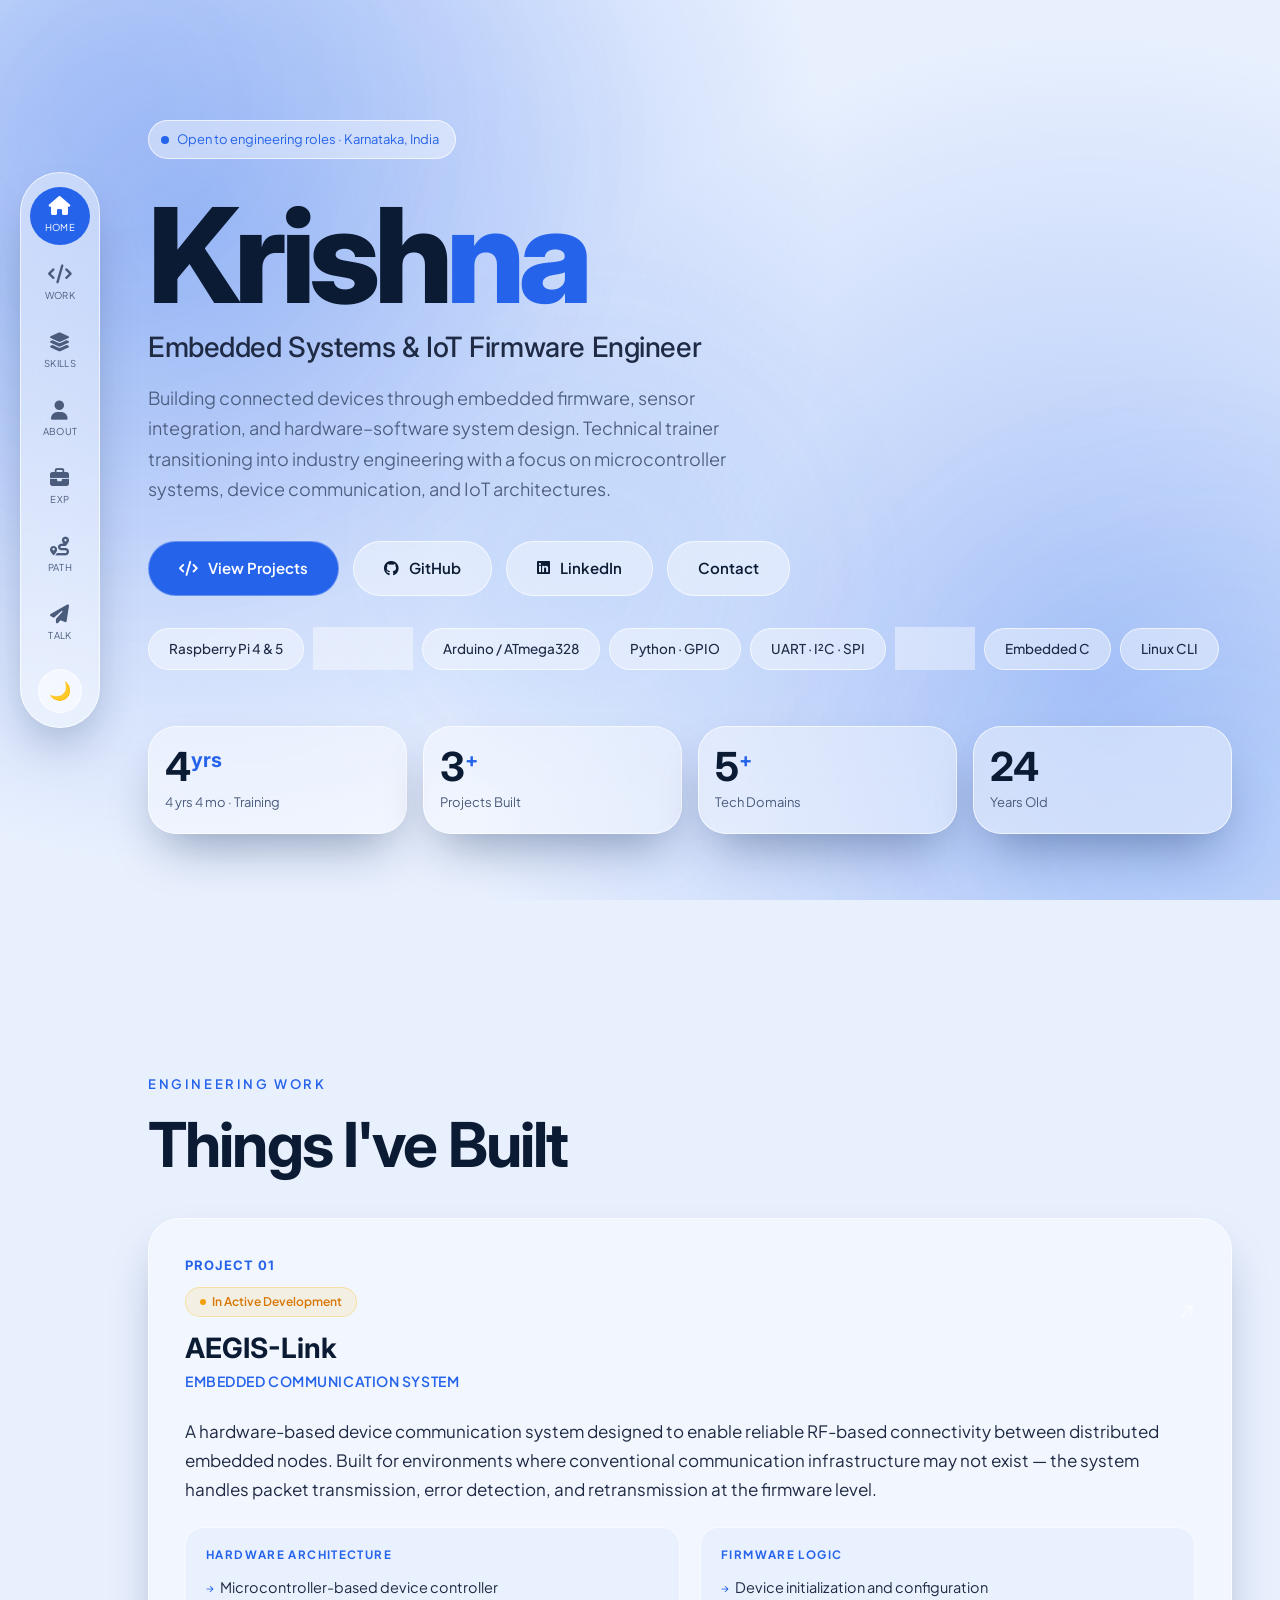
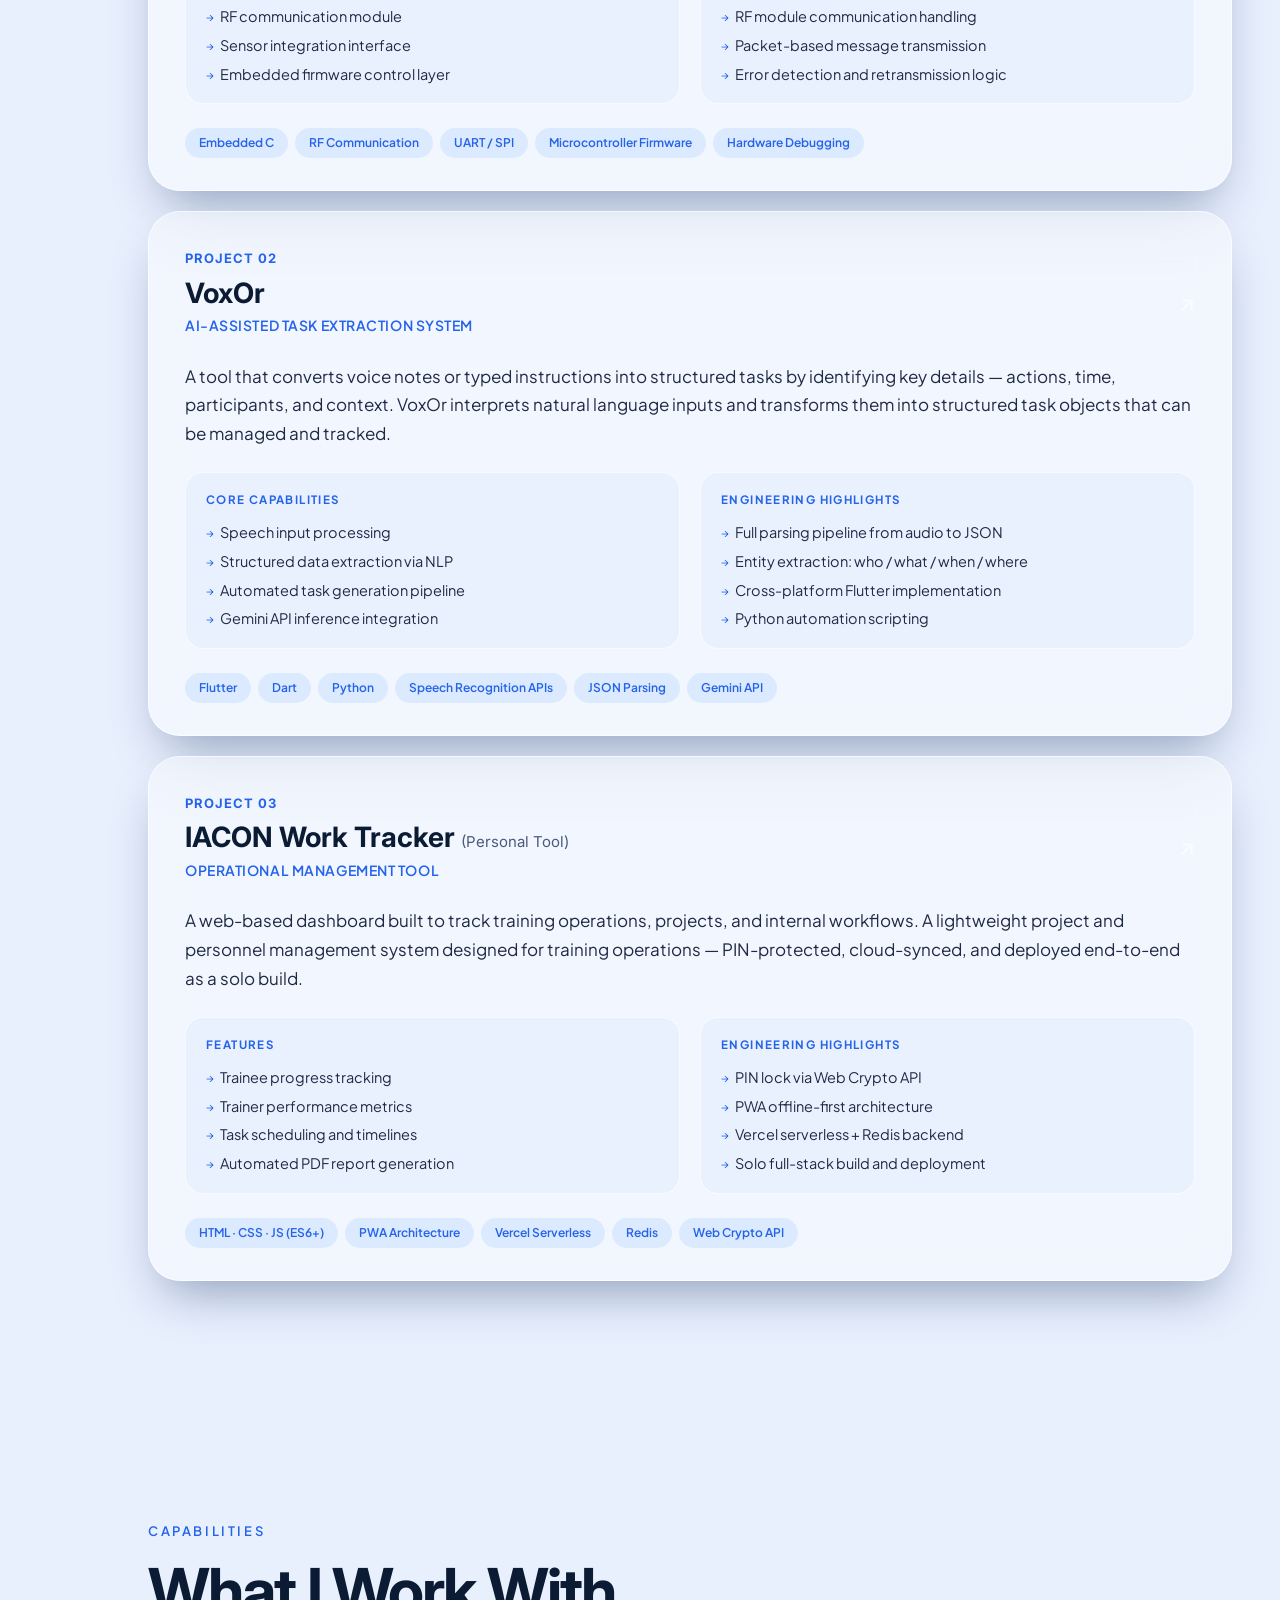
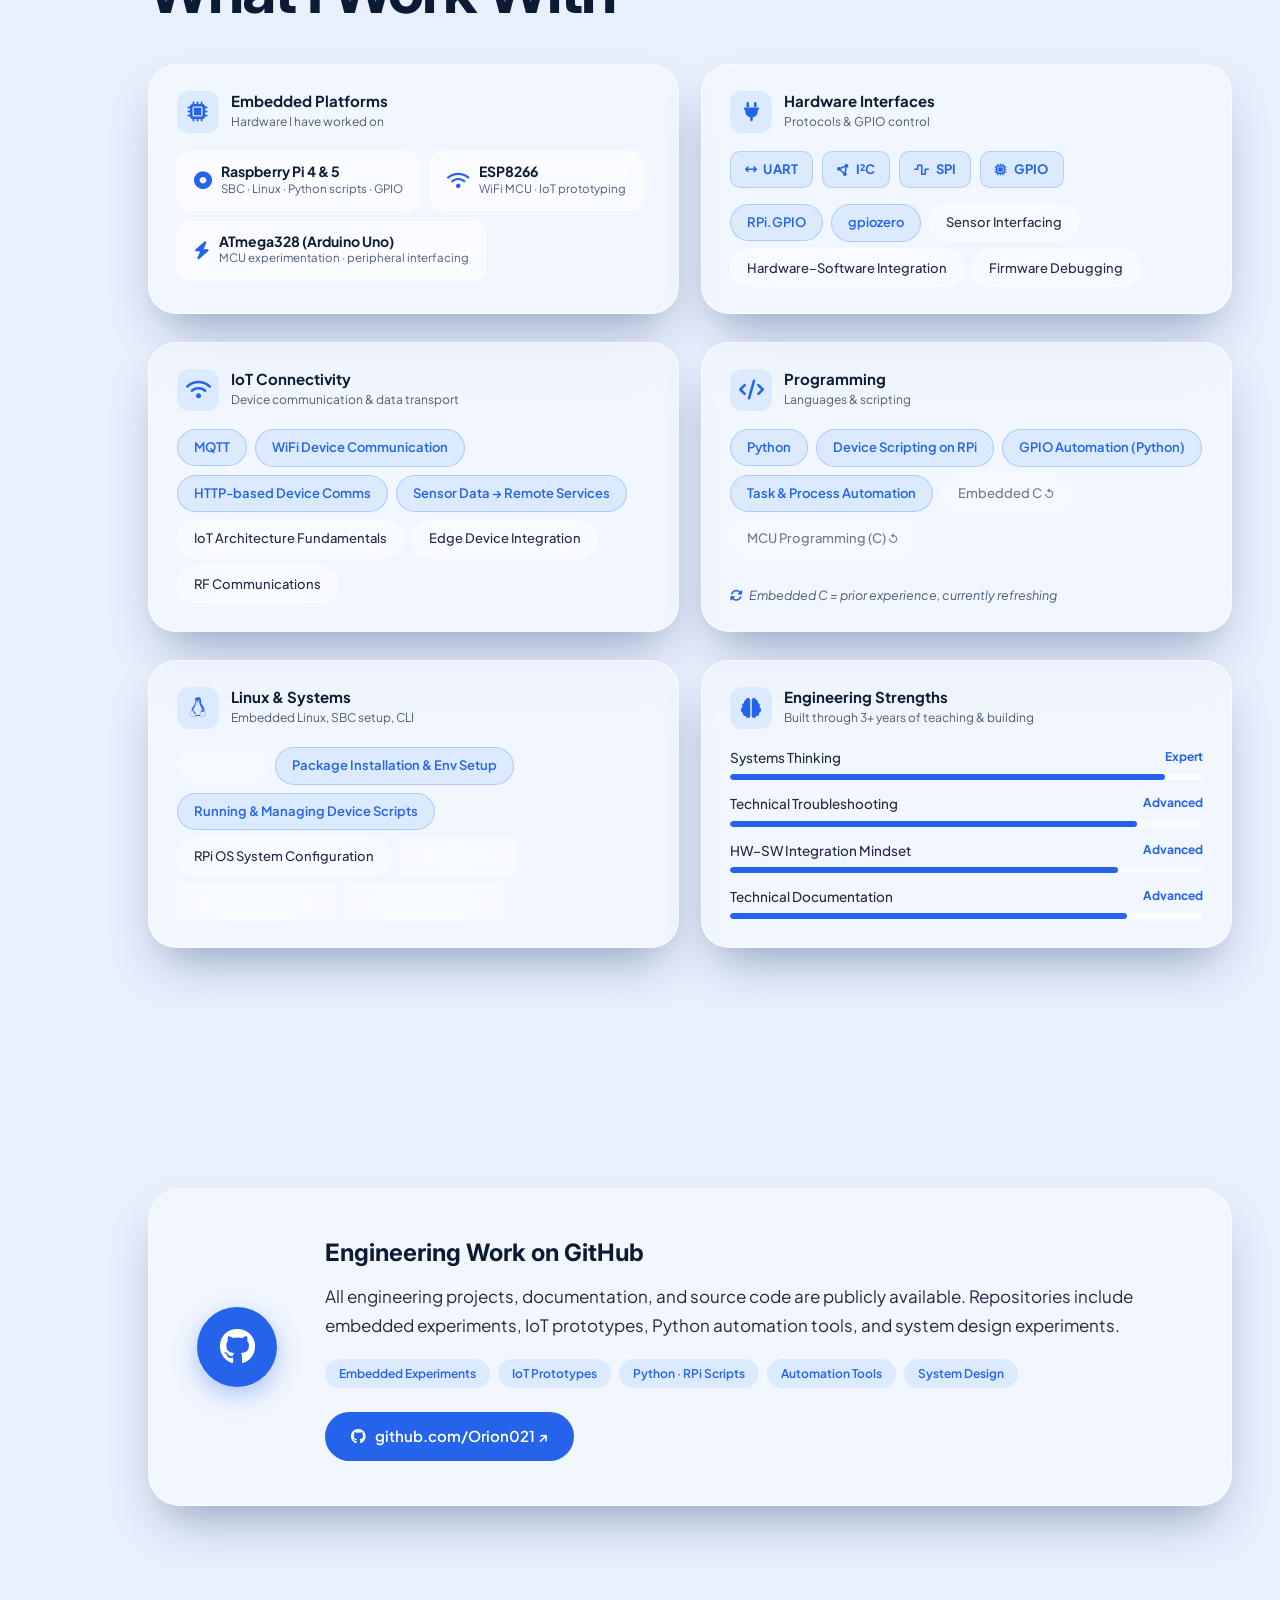
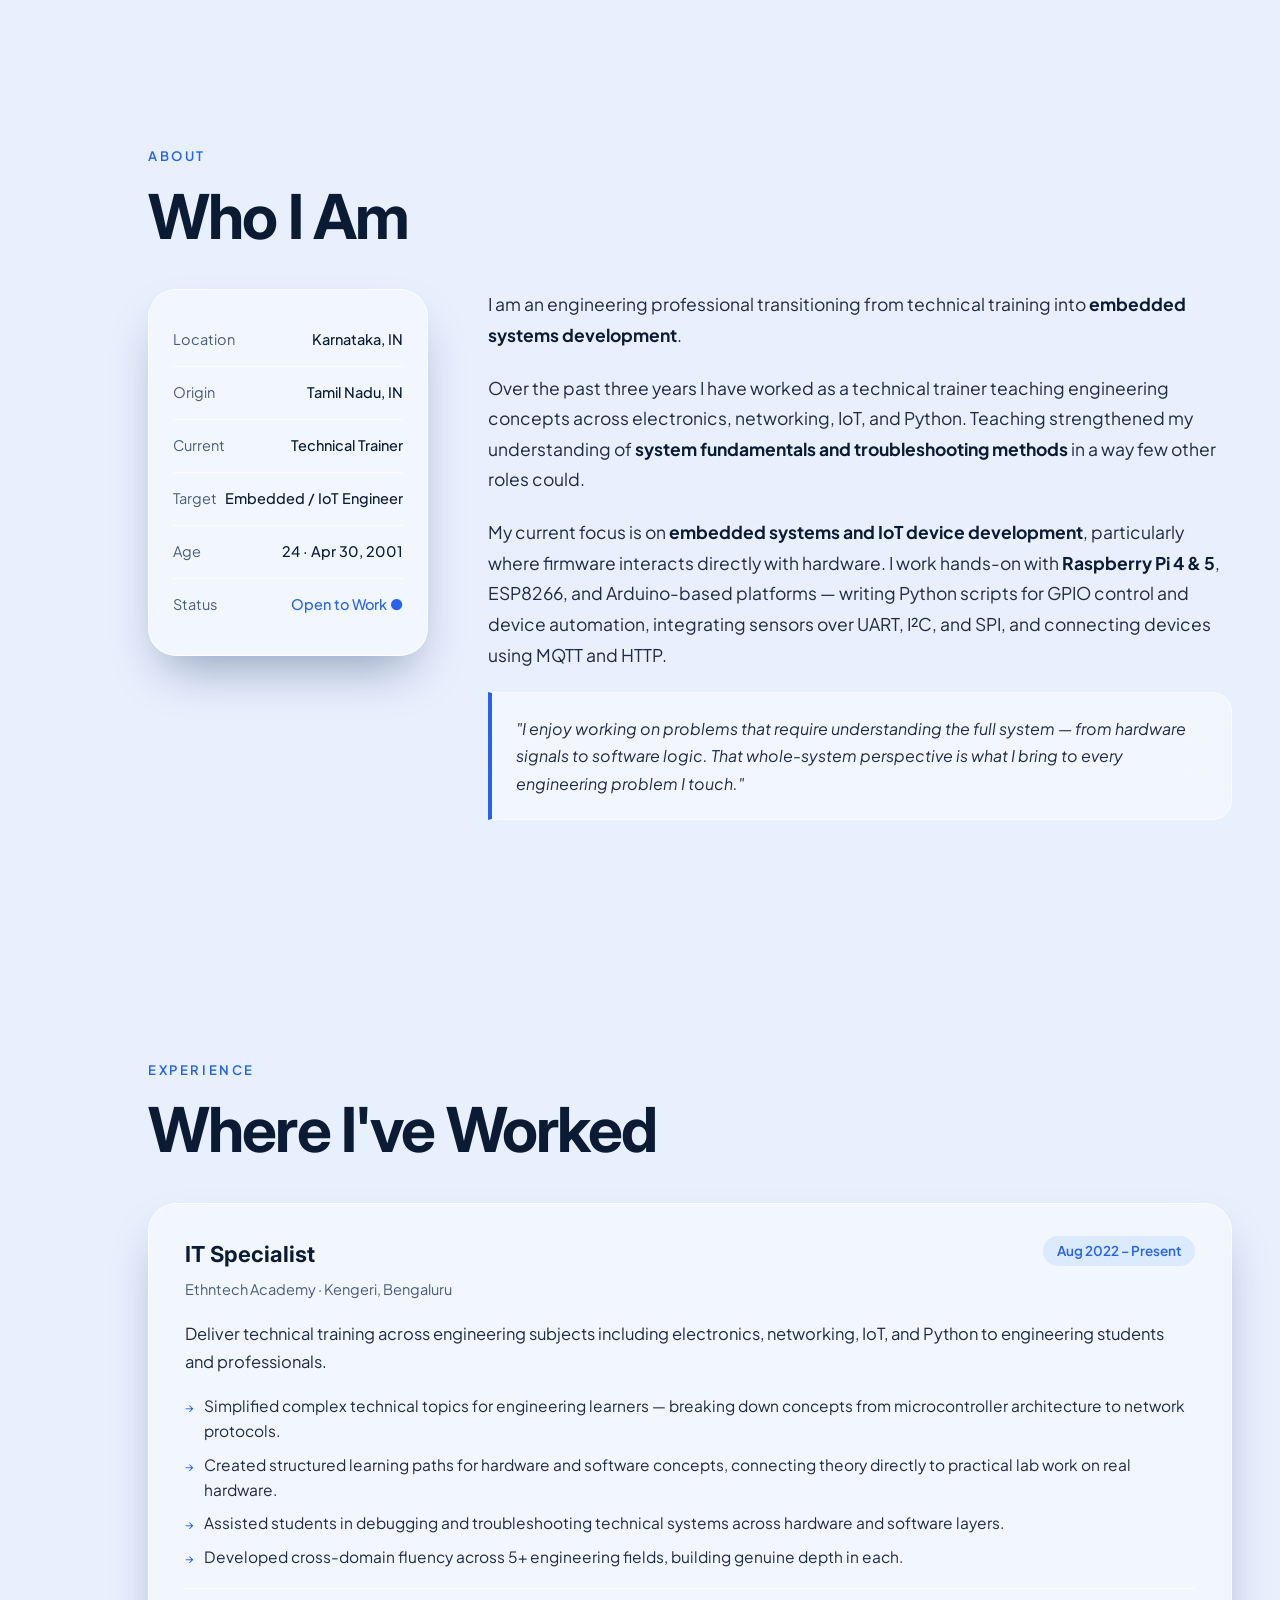
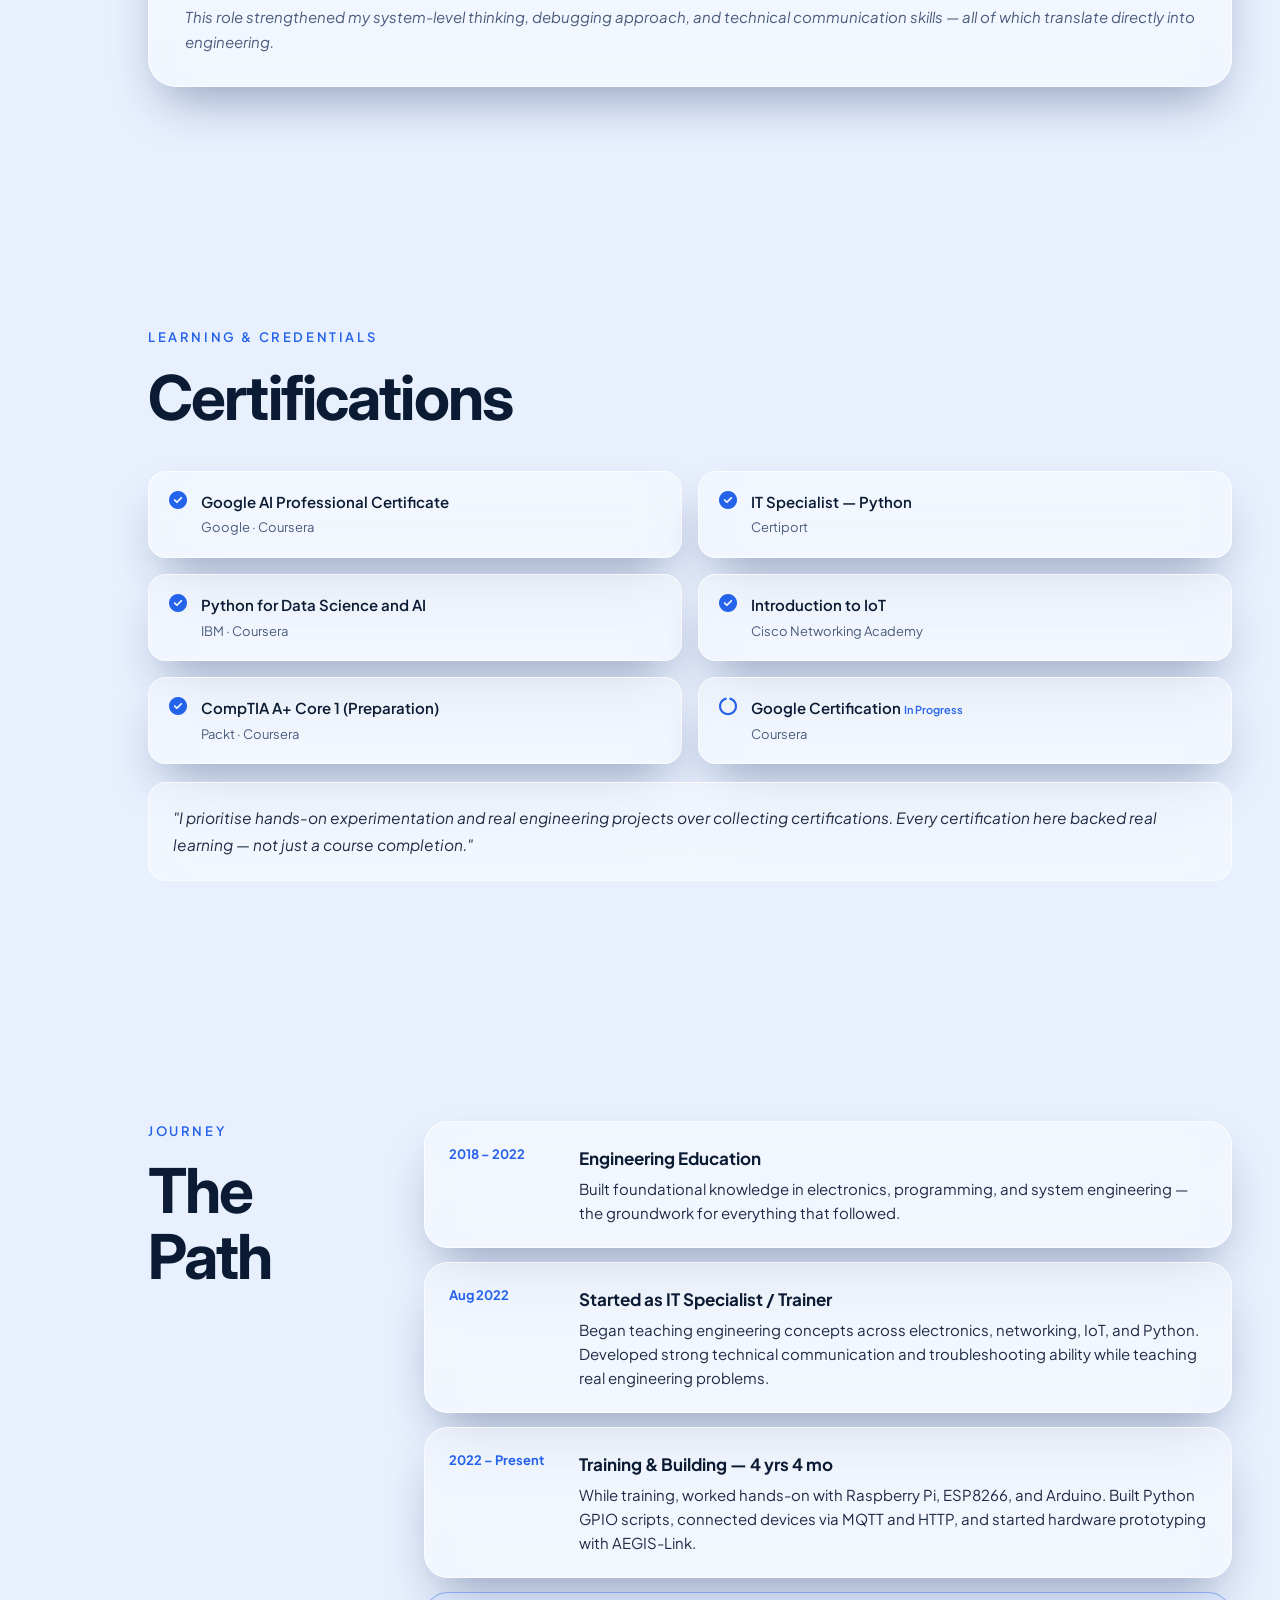
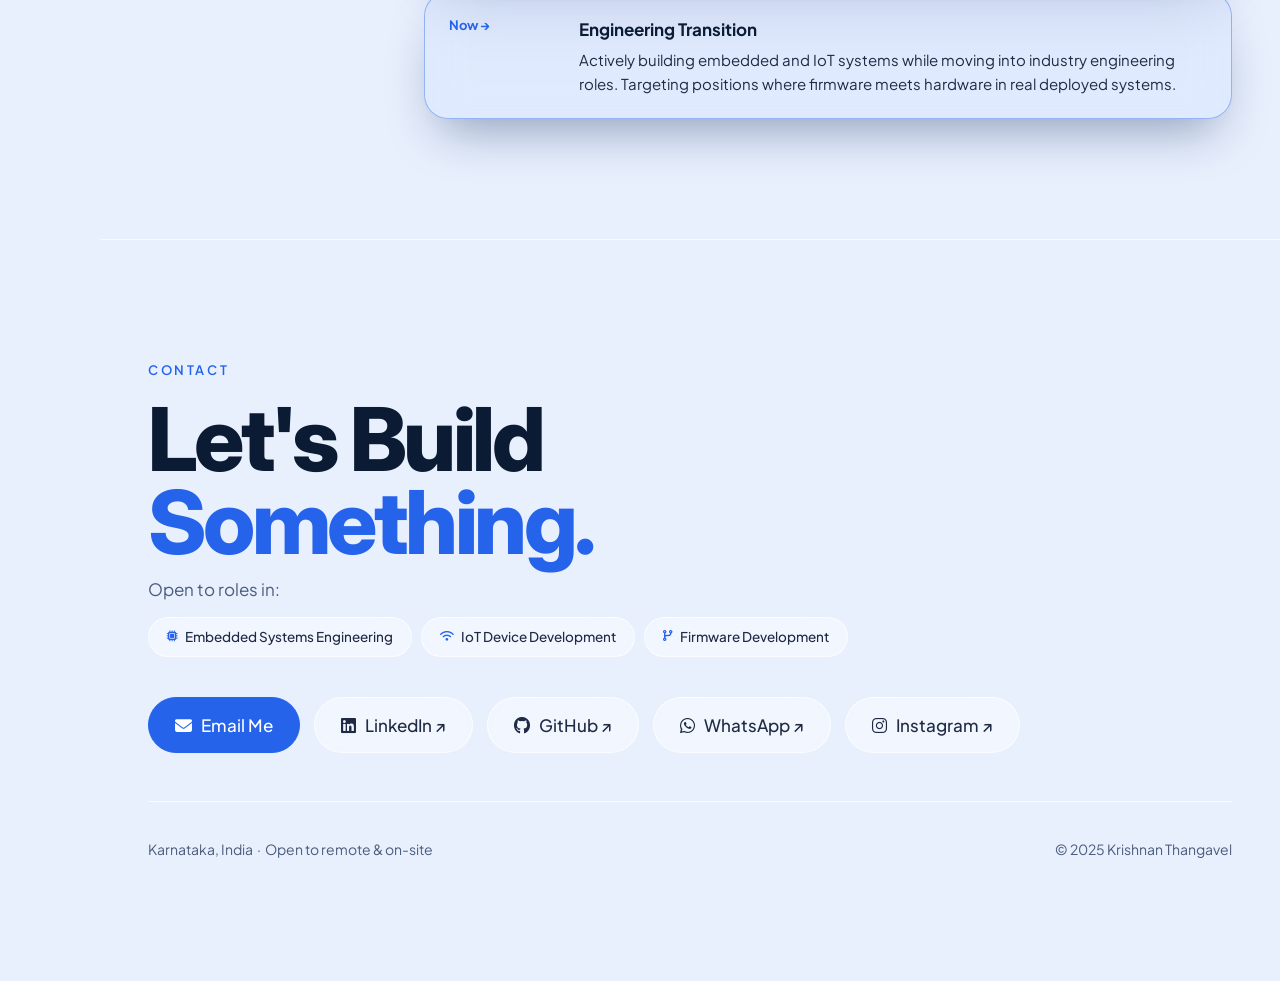
==== commit ae9a9d9d: "Hardware info added" ====
--- a/index.html
+++ b/index.html
@@ -2,836 +2,881 @@
 <!DOCTYPE html>
 <html lang="en" data-theme="light">
 <head>
-  <meta charset="UTF-8">
-  <meta name="viewport" content="width=device-width, initial-scale=1.0">
-  <title>Krishna — Embedded Systems & IoT Engineer</title>
-  <meta name="description" content="Portfolio of Krishnan Thangavel — Embedded Systems & IoT Firmware Engineer.">
-  <link rel="preconnect" href="https://fonts.googleapis.com">
-  <link href="https://fonts.googleapis.com/css2?family=Inter:opsz,wght@14..32,300..800&family=Plus+Jakarta+Sans:wght@300..700&display=swap" rel="stylesheet">
-  <link rel="stylesheet" href="https://cdnjs.cloudflare.com/ajax/libs/font-awesome/6.4.0/css/all.min.css">
-  <style>
-    /* ── themes ─────────────────────────────────────── */
-    [data-theme="light"] {
-      --bg:#e8f0fe; --glass-bg:rgba(255,255,255,.3); --glass-card:rgba(255,255,255,.42);
-      --glass-border:rgba(255,255,255,.65); --ink:#0b1b33; --ink-muted:#1f2a44;
-      --ink-faint:#4a5b7c; --accent:#2563eb; --accent-soft:#dbeafe;
-      --blob1:rgba(37,99,235,.2); --blob2:rgba(59,130,246,.2); --blob3:rgba(96,165,250,.15);
-      --shadow:0 25px 50px -16px rgba(0,30,80,.4); --blur:blur(20px);
-    }
-    [data-theme="dark"] {
-      --bg:#050b17; --glass-bg:rgba(10,20,40,.4); --glass-card:rgba(20,30,50,.52);
-      --glass-border:rgba(70,90,120,.42); --ink:#f1f5f9; --ink-muted:#cbd5e1;
-      --ink-faint:#94a3b8; --accent:#3b82f6; --accent-soft:#1e3a5f;
-      --blob1:rgba(59,130,246,.15); --blob2:rgba(37,99,235,.15); --blob3:rgba(96,165,250,.1);
-      --shadow:0 25px 50px -16px #000; --blur:blur(20px);
-    }
-
-    /* ── reset & base ────────────────────────────────── */
-    *{margin:0;padding:0;box-sizing:border-box}
-    html{scroll-behavior:smooth}
-    body{background:var(--bg);color:var(--ink);font-family:'Plus Jakarta Sans','Inter',sans-serif;
-      font-size:17px;line-height:1.65;transition:background .3s,color .2s;
-      -webkit-font-smoothing:antialiased;overflow-x:hidden}
-
-    /* ── liquid blobs ────────────────────────────────── */
-    .liquid-blobs{position:fixed;inset:0;overflow:hidden;pointer-events:none;z-index:-1}
-    .blob{position:absolute;border-radius:50%;filter:blur(60px);opacity:.7;animation:float 20s infinite ease-in-out}
-    .blob:nth-child(1){width:60vmax;height:60vmax;left:-10vmax;top:-10vmax;background:radial-gradient(circle at 30% 30%,var(--blob1),transparent 70%);animation-duration:25s;animation-delay:-2s}
-    .blob:nth-child(2){width:50vmax;height:50vmax;right:-10vmax;bottom:-10vmax;background:radial-gradient(circle at 70% 70%,var(--blob2),transparent 70%);animation-duration:22s;animation-delay:-5s}
-    .blob:nth-child(3){width:40vmax;height:40vmax;left:30%;top:30%;background:radial-gradient(circle at 40% 60%,var(--blob3),transparent 70%);animation-duration:18s;animation-delay:-10s}
-    @keyframes float{0%{transform:translate(0,0) scale(1)}25%{transform:translate(5%,5%) scale(1.1)}50%{transform:translate(-5%,10%) scale(.9)}75%{transform:translate(10%,-5%) scale(1.05)}100%{transform:translate(0,0) scale(1)}}
-    body::before{content:'';position:fixed;inset:0;background:radial-gradient(circle at 15% 25%,rgba(37,99,235,.35) 0%,transparent 50%),radial-gradient(circle at 85% 75%,rgba(37,99,235,.3) 0%,transparent 50%);pointer-events:none;z-index:-1}
-
-    /* ── desktop layout padding ──────────────────────── */
-    @media(min-width:901px){body{padding-left:100px}}
-
-    /* ── desktop left nav ────────────────────────────── */
-    #left-nav{position:fixed;left:20px;top:50%;transform:translateY(-50%);width:80px;
-      background:var(--glass-card);backdrop-filter:var(--blur);-webkit-backdrop-filter:var(--blur);
-      border:1px solid var(--glass-border);border-radius:40px;padding:14px 0;
-      display:flex;flex-direction:column;align-items:center;gap:10px;z-index:500;box-shadow:var(--shadow)}
-    #left-nav .nav-item{display:flex;flex-direction:column;align-items:center;justify-content:center;
-      width:60px;height:58px;text-decoration:none;color:var(--ink-faint);font-size:9.5px;
-      text-transform:uppercase;letter-spacing:.04em;transition:.15s;border-radius:50%;gap:2px}
-    #left-nav .nav-item i{font-size:19px;margin-bottom:2px}
-    #left-nav .nav-item.active{background:var(--accent);color:#fff}
-    #left-nav .nav-item:hover:not(.active){color:var(--accent);background:var(--glass-bg)}
-    #left-nav .theme-toggle-left{margin-top:6px;width:44px;height:44px;border-radius:50%;
-      border:1px solid var(--glass-border);background:var(--glass-card);backdrop-filter:var(--blur);
-      -webkit-backdrop-filter:var(--blur);color:var(--ink);font-size:18px;cursor:pointer;
-      transition:.15s;display:flex;align-items:center;justify-content:center}
-    #left-nav .theme-toggle-left:hover{border-color:var(--accent);color:var(--accent)}
-
-    /* ── compass nav ─────────────────────────────────── */
-    #compass-overlay{position:fixed;inset:0;z-index:598;background:transparent;pointer-events:none;transition:background .3s,backdrop-filter .3s}
-    #compass-overlay.open{background:rgba(0,8,26,.42);backdrop-filter:blur(6px);-webkit-backdrop-filter:blur(6px);pointer-events:all}
-    #compass-btn{position:fixed;bottom:28px;left:50%;transform:translateX(-50%);
-      width:62px;height:62px;border-radius:50%;background:var(--accent);
-      border:2px solid rgba(255,255,255,.3);color:#fff;font-size:26px;cursor:pointer;
-      z-index:600;box-shadow:0 8px 28px rgba(37,99,235,.55),0 2px 8px rgba(0,0,0,.3);
-      transition:transform .4s cubic-bezier(.34,1.56,.64,1),background .2s,box-shadow .2s;
-      display:none;align-items:center;justify-content:center}
-    #compass-btn.open{transform:translateX(-50%) rotate(135deg) scale(.88);background:#1d4ed8;box-shadow:0 4px 14px rgba(37,99,235,.25)}
-    #compass-btn::before{content:'';position:absolute;inset:-7px;border-radius:50%;border:2px solid rgba(37,99,235,.45);animation:cPulse 2.8s ease-out infinite}
-    #compass-btn.open::before{animation:none;opacity:0}
-    @keyframes cPulse{0%{transform:scale(1);opacity:.9}70%{transform:scale(1.6);opacity:0}100%{transform:scale(1.6);opacity:0}}
-    #compass-popup{position:fixed;bottom:108px;left:50%;transform:translateX(-50%) scale(.4) translateY(40px);
-      transform-origin:bottom center;z-index:599;display:grid;grid-template-columns:1fr 1fr;
-      gap:8px;padding:14px;width:228px;background:var(--glass-card);
-      backdrop-filter:blur(28px);-webkit-backdrop-filter:blur(28px);
-      border:1px solid var(--glass-border);border-radius:28px;
-      box-shadow:0 32px 80px -8px rgba(0,10,50,.55),inset 0 0 0 1px rgba(255,255,255,.12);
-      opacity:0;pointer-events:none;transition:transform .38s cubic-bezier(.34,1.45,.64,1),opacity .22s ease}
-    #compass-popup.open{transform:translateX(-50%) scale(1) translateY(0);opacity:1;pointer-events:all}
-    .cp-item{display:flex;flex-direction:column;align-items:center;justify-content:center;gap:5px;
-      padding:13px 6px;border-radius:16px;text-decoration:none;color:var(--ink-faint);
-      font-size:10.5px;font-weight:600;text-transform:uppercase;letter-spacing:.06em;
-      border:1px solid transparent;background:transparent;cursor:pointer;font-family:inherit;
-      opacity:0;transform:scale(.6) translateY(10px);
-      transition:opacity .01s,transform .01s,background .15s,color .15s,border-color .15s}
-    #compass-popup.open .cp-item,#compass-popup.open .cp-theme{opacity:1;transform:scale(1) translateY(0);
-      transition:opacity .28s ease,transform .32s cubic-bezier(.34,1.5,.64,1),background .15s,color .15s,border-color .15s}
-    #compass-popup.open .cp-item:nth-child(1){transition-delay:.04s}
-    #compass-popup.open .cp-item:nth-child(2){transition-delay:.08s}
-    #compass-popup.open .cp-item:nth-child(3){transition-delay:.12s}
-    #compass-popup.open .cp-item:nth-child(4){transition-delay:.16s}
-    #compass-popup.open .cp-item:nth-child(5){transition-delay:.20s}
-    #compass-popup.open .cp-item:nth-child(6){transition-delay:.24s}
-    #compass-popup.open .cp-item:nth-child(7){transition-delay:.28s}
-    #compass-popup.open .cp-theme{transition-delay:.32s}
-    .cp-item i{font-size:19px}
-    .cp-item:hover{background:rgba(255,255,255,.15);border-color:var(--accent);color:var(--accent);transform:scale(1.07)}
-    .cp-item.active{background:var(--accent);color:#fff;border-color:transparent}
-    .cp-item.active:hover{transform:scale(1.04)}
-    .cp-theme{display:flex;flex-direction:column;align-items:center;justify-content:center;gap:5px;
-      padding:13px 6px;border-radius:16px;font-size:10.5px;font-weight:600;
-      text-transform:uppercase;letter-spacing:.06em;border:1px solid var(--glass-border);
-      color:var(--ink-faint);background:transparent;cursor:pointer;font-family:inherit;
-      opacity:0;transform:scale(.6) translateY(10px)}
-    .cp-theme:hover{background:rgba(255,255,255,.15);border-color:var(--accent);color:var(--accent);transform:scale(1.07)}
-    .cp-theme .ti{font-size:19px;line-height:1}
-
-    /* ── section layout ──────────────────────────────── */
-    section{border-radius:0}
-    #hero{background:transparent;backdrop-filter:none}
-    .wrap,.hero-wrap,.contact-wrap{max-width:1200px;margin:0 auto;padding:120px 48px}
-    @media(max-width:700px){.wrap,.hero-wrap,.contact-wrap{padding:80px 24px}}
-
-    /* ── typography ──────────────────────────────────── */
-    .section-label{font-size:13px;font-weight:600;letter-spacing:.2em;text-transform:uppercase;color:var(--accent);margin-bottom:16px;display:block}
-    .section-title{font-family:'Inter',sans-serif;font-size:clamp(40px,5.5vw,62px);font-weight:700;line-height:1.06;letter-spacing:-.03em;color:var(--ink);margin-bottom:40px}
-
-    /* ── shimmer effect (shared) ─────────────────────── */
-    .shimmer{position:relative;overflow:hidden}
-    .shimmer::after{content:'';position:absolute;top:0;left:-100%;width:100%;height:100%;
-      background:linear-gradient(90deg,transparent,rgba(255,255,255,.18),transparent);
-      transition:left .55s;pointer-events:none;border-radius:inherit}
-    .shimmer:hover::after{left:100%}
-
-    /* ══════════════════════════════════════════════════
-       HERO
-    ══════════════════════════════════════════════════ */
-    #hero{min-height:100vh;display:flex;align-items:center}
-    .hero-wrap{width:100%}
-    .hero-badge{display:inline-flex;align-items:center;gap:8px;background:var(--glass-card);
-      backdrop-filter:var(--blur);-webkit-backdrop-filter:var(--blur);border:1px solid var(--glass-border);
-      border-radius:40px;padding:8px 16px 8px 12px;font-size:13px;color:var(--accent);margin-bottom:40px}
-    .badge-dot{width:8px;height:8px;background:var(--accent);border-radius:50%;animation:pulse 2s infinite}
-    @keyframes pulse{0%{opacity:.6;transform:scale(1)}50%{opacity:1;transform:scale(1.3)}}
-    .hero-name{font-family:'Inter',sans-serif;font-size:clamp(66px,12vw,132px);font-weight:800;
-      line-height:.86;letter-spacing:-.05em;color:var(--ink);margin-bottom:18px}
-    .hero-name span{color:var(--accent)}
-    .hero-role{font-family:'Inter',sans-serif;font-size:clamp(18px,2.8vw,28px);font-weight:500;
-      color:var(--ink-muted);letter-spacing:-.015em;margin-bottom:18px;line-height:1.2}
-    .hero-sub{font-size:18px;font-weight:350;color:var(--ink-faint);max-width:620px;margin-bottom:36px;line-height:1.7}
-    .hero-actions{display:flex;gap:14px;flex-wrap:wrap;margin-bottom:32px}
-    .btn{display:inline-flex;align-items:center;gap:10px;padding:14px 30px;border-radius:48px;
-      font-weight:600;font-size:15px;text-decoration:none;transition:.2s;border:1px solid transparent;
-      cursor:pointer;position:relative;overflow:hidden}
-    .btn-fill{background:var(--accent);color:#fff;border-color:rgba(255,255,255,.3)}
-    .btn-fill:hover{background:#1d4ed8;box-shadow:var(--shadow)}
-    .btn-ghost{background:var(--glass-card);backdrop-filter:var(--blur);-webkit-backdrop-filter:var(--blur);color:var(--ink);border-color:var(--glass-border)}
-    .btn-ghost:hover{border-color:var(--accent);background:var(--glass-bg)}
-    .btn::after{content:'';position:absolute;top:0;left:-100%;width:100%;height:100%;background:linear-gradient(90deg,transparent,rgba(255,255,255,.2),transparent);transition:left .5s;pointer-events:none;border-radius:inherit}
-    .btn:hover::after{left:100%}
-    .hero-pills{display:flex;flex-wrap:wrap;gap:9px;margin-bottom:56px}
-    .pill{background:var(--glass-card);backdrop-filter:var(--blur);-webkit-backdrop-filter:var(--blur);
-      border:1px solid var(--glass-border);border-radius:40px;padding:9px 20px;
-      font-size:13.5px;font-weight:500;color:var(--ink-muted);transition:.2s}
-    .pill:hover{border-color:var(--accent);color:var(--accent);background:var(--glass-bg)}
-    .hero-stats{display:grid;grid-template-columns:repeat(4,1fr);gap:16px}
-    .hstat{background:var(--glass-card);backdrop-filter:var(--blur);-webkit-backdrop-filter:var(--blur);
-      border:1px solid var(--glass-border);border-radius:28px;padding:20px 16px;
-      box-shadow:var(--shadow);transition:.2s;position:relative;overflow:hidden}
-    .hstat:hover{border-color:var(--accent);transform:translateY(-2px)}
-    .hstat-n{font-family:'Inter',sans-serif;font-size:40px;font-weight:700;color:var(--ink);line-height:1;margin-bottom:5px}
-    .hstat-n sup{font-size:20px;color:var(--accent)}
-    .hstat-l{font-size:13px;color:var(--ink-faint)}
-
-    /* ══════════════════════════════════════════════════
-       PROJECTS  (reordered — most important)
-    ══════════════════════════════════════════════════ */
-    .project-list{display:flex;flex-direction:column;gap:20px;margin-top:12px}
-    .pcard{background:var(--glass-card);backdrop-filter:var(--blur);-webkit-backdrop-filter:var(--blur);
-      border:1px solid var(--glass-border);border-radius:32px;padding:36px 36px 32px;
-      box-shadow:var(--shadow);transition:.25s;position:relative;overflow:hidden}
-    .pcard:hover{border-color:var(--accent);transform:translateY(-4px)}
-    .pcard::after{content:'';position:absolute;top:0;left:-100%;width:100%;height:100%;background:linear-gradient(90deg,transparent,rgba(255,255,255,.14),transparent);transition:left .6s;pointer-events:none;border-radius:inherit}
-    .pcard:hover::after{left:100%}
-    .pcard-top{display:flex;align-items:flex-start;justify-content:space-between;gap:20px;margin-bottom:6px}
-    .pcard-num{font-family:'Inter',sans-serif;font-size:13px;font-weight:700;color:var(--accent);letter-spacing:.08em;margin-bottom:8px}
-    .pcard-title{font-family:'Inter',sans-serif;font-size:clamp(22px,3vw,28px);font-weight:700;color:var(--ink);line-height:1.1;margin-bottom:6px}
-    .pcard-subtitle{font-size:14px;font-weight:600;color:var(--accent);letter-spacing:.04em;text-transform:uppercase;margin-bottom:18px}
-    .parrow{font-size:24px;color:var(--glass-border);transition:.2s;flex-shrink:0;margin-top:4px}
-    .pcard:hover .parrow{color:var(--accent);transform:translate(3px,-3px)}
-    .pcard-desc{color:var(--ink-muted);font-size:17px;line-height:1.7;margin-bottom:24px}
-    /* detail grid inside a project card */
-    .pdetail-grid{display:grid;grid-template-columns:1fr 1fr;gap:20px;margin-bottom:24px}
-    .pdetail-box{background:rgba(37,99,235,.04);border:1px solid var(--glass-border);border-radius:18px;padding:18px 20px}
-    [data-theme="dark"] .pdetail-box{background:rgba(59,130,246,.06)}
-    .pdetail-box-title{font-size:11.5px;font-weight:700;text-transform:uppercase;letter-spacing:.12em;color:var(--accent);margin-bottom:12px}
-    .pdetail-list{list-style:none;display:flex;flex-direction:column;gap:7px}
-    .pdetail-list li{font-size:14.5px;color:var(--ink-muted);padding-left:14px;position:relative;line-height:1.5}
-    .pdetail-list li::before{content:'→';position:absolute;left:0;color:var(--accent);font-size:11px;top:3px}
-    .ptags{display:flex;flex-wrap:wrap;gap:7px}
-    .tag{background:var(--accent-soft);border-radius:40px;padding:5px 14px;font-size:12px;color:var(--accent);font-weight:600}
-    .pwip-badge{display:inline-flex;align-items:center;gap:6px;background:rgba(251,191,36,.12);
-      border:1px solid rgba(251,191,36,.35);border-radius:30px;padding:4px 14px;
-      font-size:12px;font-weight:600;color:#d97706;margin-bottom:16px}
-    .pwip-badge span{width:6px;height:6px;background:#f59e0b;border-radius:50%;animation:pulse 1.8s infinite}
-
-    /* ══════════════════════════════════════════════════
-       SKILLS
-    ══════════════════════════════════════════════════ */
-    .skills-body{display:grid;grid-template-columns:1fr 1fr;gap:24px}
-    .skill-block{background:var(--glass-card);backdrop-filter:var(--blur);-webkit-backdrop-filter:var(--blur);
-      border:1px solid var(--glass-border);border-radius:28px;padding:28px;box-shadow:var(--shadow);transition:.2s}
-    .skill-block:hover{border-color:var(--accent)}
-    .skill-block-icon{font-size:28px;color:var(--accent);margin-bottom:14px}
-    .skill-block-title{font-size:15px;font-weight:700;color:var(--ink);margin-bottom:16px;letter-spacing:-.01em}
-    .skill-tags{display:flex;flex-wrap:wrap;gap:8px}
-    .stag{background:var(--glass-bg);backdrop-filter:var(--blur);-webkit-backdrop-filter:var(--blur);
-      border:1px solid var(--glass-border);border-radius:30px;padding:7px 16px;
-      font-size:13px;font-weight:500;color:var(--ink-muted);transition:.2s}
-    .stag:hover{border-color:var(--accent);color:var(--accent)}
-
-    /* ── skill dot rows (keep one column for core skills) */
-    .skill-dot-col{display:flex;flex-direction:column;gap:12px}
-    .skill-row{display:flex;justify-content:space-between;align-items:center}
-    .skill-row-name{font-size:14.5px;font-weight:500;color:var(--ink-muted)}
-    .dot-scale{display:flex;gap:7px}
-    .dot{width:11px;height:11px;border-radius:11px;background:var(--glass-border)}
-    .dot.filled{background:var(--accent)}
-
-    /* ══════════════════════════════════════════════════
-       GITHUB PROOF
-    ══════════════════════════════════════════════════ */
-    .github-card{background:var(--glass-card);backdrop-filter:var(--blur);-webkit-backdrop-filter:var(--blur);
-      border:1px solid var(--glass-border);border-radius:32px;padding:44px 48px;
-      box-shadow:var(--shadow);display:flex;align-items:center;gap:48px;transition:.2s}
-    .github-card:hover{border-color:var(--accent)}
-    .github-icon-wrap{width:80px;height:80px;border-radius:50%;background:var(--accent);
-      display:flex;align-items:center;justify-content:center;font-size:36px;color:#fff;flex-shrink:0;
-      box-shadow:0 8px 24px rgba(37,99,235,.35)}
-    .github-body{flex:1}
-    .github-body h3{font-family:'Inter',sans-serif;font-size:24px;font-weight:700;color:var(--ink);margin-bottom:10px}
-    .github-body p{font-size:17px;color:var(--ink-muted);margin-bottom:20px;line-height:1.65}
-    .github-tags{display:flex;flex-wrap:wrap;gap:8px;margin-bottom:24px}
-    .github-link{display:inline-flex;align-items:center;gap:9px;padding:12px 26px;border-radius:40px;
-      background:var(--accent);color:#fff;text-decoration:none;font-weight:600;font-size:15px;transition:.2s}
-    .github-link:hover{background:#1d4ed8;box-shadow:var(--shadow)}
-
-    /* ══════════════════════════════════════════════════
-       ABOUT
-    ══════════════════════════════════════════════════ */
-    .about-grid{display:grid;grid-template-columns:280px 1fr;gap:60px;align-items:start}
-    .about-meta{position:sticky;top:100px;background:var(--glass-card);backdrop-filter:var(--blur);
-      -webkit-backdrop-filter:var(--blur);border:1px solid var(--glass-border);border-radius:28px;
-      padding:24px;box-shadow:var(--shadow)}
-    .meta-row{display:flex;justify-content:space-between;align-items:center;padding:14px 0;
-      border-bottom:1px solid var(--glass-border);font-size:14.5px}
-    .meta-row:last-child{border-bottom:none}
-    .mk{color:var(--ink-faint)}.mv{color:var(--ink);font-weight:500}.mv.open{color:var(--accent)}
-    .about-prose .prose{color:var(--ink-muted);margin-bottom:22px;font-size:17.5px;line-height:1.75}
-    .about-prose .prose strong{color:var(--ink)}
-    .quote-box{background:var(--glass-card);backdrop-filter:var(--blur);-webkit-backdrop-filter:var(--blur);
-      border:1px solid var(--glass-border);border-left:4px solid var(--accent);
-      padding:22px 24px;border-radius:0 20px 20px 0;font-size:16px;color:var(--ink-muted);line-height:1.7;
-      font-style:italic}
-
-    /* ══════════════════════════════════════════════════
-       EXPERIENCE
-    ══════════════════════════════════════════════════ */
-    .exp-card{background:var(--glass-card);backdrop-filter:var(--blur);-webkit-backdrop-filter:var(--blur);
-      border:1px solid var(--glass-border);border-radius:28px;padding:32px 36px;
-      box-shadow:var(--shadow);transition:.2s;position:relative;overflow:hidden}
-    .exp-card:hover{border-color:var(--accent)}
-    .exp-card::after{content:'';position:absolute;top:0;left:-100%;width:100%;height:100%;background:linear-gradient(90deg,transparent,rgba(255,255,255,.14),transparent);transition:left .6s;pointer-events:none;border-radius:inherit}
-    .exp-card:hover::after{left:100%}
-    .exp-header{display:flex;justify-content:space-between;align-items:flex-start;gap:16px;margin-bottom:6px}
-    .exp-title{font-family:'Inter',sans-serif;font-size:22px;font-weight:700;color:var(--ink)}
-    .exp-dates{font-size:13.5px;color:var(--accent);font-weight:600;white-space:nowrap;
-      background:var(--accent-soft);padding:4px 14px;border-radius:30px}
-    .exp-org{font-size:14.5px;color:var(--ink-faint);margin-bottom:18px}
-    .exp-summary{font-size:16.5px;color:var(--ink-muted);line-height:1.7;margin-bottom:18px}
-    .exp-bullets{display:flex;flex-direction:column;gap:9px;margin-bottom:18px}
-    .exp-bullet{display:flex;gap:10px;align-items:flex-start;font-size:15.5px;color:var(--ink-muted);line-height:1.6}
-    .exp-bullet::before{content:'→';color:var(--accent);font-size:12px;flex-shrink:0;margin-top:4px}
-    .exp-note{font-size:15px;color:var(--ink-faint);font-style:italic;border-top:1px solid var(--glass-border);padding-top:16px}
-
-    /* ══════════════════════════════════════════════════
-       CERTIFICATIONS
-    ══════════════════════════════════════════════════ */
-    .certs-grid{display:grid;grid-template-columns:1fr 1fr;gap:16px}
-    .cert-item{background:var(--glass-card);backdrop-filter:var(--blur);-webkit-backdrop-filter:var(--blur);
-      border:1px solid var(--glass-border);border-radius:18px;padding:18px 20px;
-      display:flex;gap:14px;transition:.2s;box-shadow:var(--shadow);position:relative;overflow:hidden}
-    .cert-item::after{content:'';position:absolute;top:0;left:-100%;width:100%;height:100%;background:linear-gradient(90deg,transparent,rgba(255,255,255,.16),transparent);transition:left .55s;pointer-events:none;border-radius:inherit}
-    .cert-item:hover::after{left:100%}
-    .cert-item:hover{border-color:var(--accent)}
-    .cert-icon{color:var(--accent);font-size:18px;flex-shrink:0;margin-top:2px}
-    .cert-title{font-size:15px;font-weight:600;color:var(--ink);margin-bottom:3px}
-    .cert-sub{font-size:13px;color:var(--ink-faint)}
-    .cert-philosophy{background:var(--glass-card);backdrop-filter:var(--blur);-webkit-backdrop-filter:var(--blur);
-      border:1px solid var(--glass-border);border-radius:18px;padding:22px 24px;margin-top:18px}
-    .cert-philosophy p{font-size:15.5px;color:var(--ink-muted);line-height:1.7;font-style:italic}
-
-    /* ══════════════════════════════════════════════════
-       JOURNEY
-    ══════════════════════════════════════════════════ */
-    .journey-body{display:grid;grid-template-columns:220px 1fr;gap:56px}
-    .tline{display:flex;flex-direction:column;gap:14px}
-    .titem{display:grid;grid-template-columns:110px 1fr;gap:20px;padding:22px 24px;
-      background:var(--glass-card);backdrop-filter:var(--blur);-webkit-backdrop-filter:var(--blur);
-      border:1px solid var(--glass-border);border-radius:24px;box-shadow:var(--shadow);
-      opacity:0;transform:translateY(14px);transition:.6s;position:relative;overflow:hidden}
-    .titem.vis{opacity:1;transform:translateY(0)}
-    .titem:hover{border-color:var(--accent)}
-    .titem.now{border-color:rgba(37,99,235,.4);background:rgba(37,99,235,.04)}
-    [data-theme="dark"] .titem.now{background:rgba(59,130,246,.07)}
-    .titem::after{content:'';position:absolute;top:0;left:-100%;width:100%;height:100%;background:linear-gradient(90deg,transparent,rgba(255,255,255,.14),transparent);transition:left .6s;pointer-events:none;border-radius:inherit}
-    .titem:hover::after{left:100%}
-    .tyr{font-size:13px;font-weight:700;color:var(--accent)}
-    .ttitle{font-weight:700;font-size:17px;color:var(--ink);margin-bottom:5px}
-    .tbody{color:var(--ink-muted);font-size:15px;line-height:1.6}
-
-    /* ══════════════════════════════════════════════════
-       CONTACT
-    ══════════════════════════════════════════════════ */
-    #contact{border-top:1px solid var(--glass-border)}
-    .contact-title{font-family:'Inter',sans-serif;font-size:clamp(50px,7.5vw,88px);color:var(--ink);font-weight:800;line-height:.95;letter-spacing:-.04em;margin-bottom:10px}
-    .contact-title span{color:var(--accent)}
-    .contact-sub{font-size:17px;color:var(--ink-faint);margin-bottom:14px}
-    .open-to{display:flex;flex-wrap:wrap;gap:9px;margin-bottom:40px}
-    .open-badge{display:inline-flex;align-items:center;gap:7px;background:var(--glass-card);
-      backdrop-filter:var(--blur);-webkit-backdrop-filter:var(--blur);border:1px solid var(--glass-border);
-      border-radius:30px;padding:8px 18px;font-size:13.5px;font-weight:500;color:var(--ink-muted)}
-    .open-badge i{color:var(--accent);font-size:11px}
-    .contact-btns{display:flex;flex-wrap:wrap;gap:14px;margin-bottom:48px}
-    .cbtn{display:inline-flex;align-items:center;gap:9px;padding:13px 26px;border-radius:38px;
-      background:var(--glass-card);backdrop-filter:var(--blur);-webkit-backdrop-filter:var(--blur);
-      border:1px solid var(--glass-border);color:var(--ink-muted);text-decoration:none;
-      font-weight:500;transition:.2s;position:relative;overflow:hidden}
-    .cbtn.cta{background:var(--accent);color:#fff;border-color:var(--accent)}
-    .cbtn:hover{border-color:var(--accent);color:var(--accent);background:var(--glass-bg)}
-    .cbtn.cta:hover{background:#1d4ed8;border-color:#1d4ed8;color:#fff}
-    .contact-foot{display:flex;justify-content:space-between;border-top:1px solid var(--glass-border);padding-top:36px;color:var(--ink-faint);font-size:14px}
-
-    /* ── reveal ──────────────────────────────────────── */
-    .fi{opacity:0;transform:translateY(20px);transition:.7s}
-    .fi.vis{opacity:1;transform:translateY(0)}
-
-    /* ── responsive ──────────────────────────────────── */
-    @media(max-width:900px){
-      body{padding-left:0}
-      #left-nav{display:none}
-      #compass-btn{display:flex}
-      body{padding-bottom:112px}
-      .hero-stats{grid-template-columns:repeat(2,1fr);gap:14px}
-      .about-grid{grid-template-columns:1fr;gap:28px}
-      .about-meta{position:static}
-      .skills-body{grid-template-columns:1fr}
-      .journey-body{grid-template-columns:1fr;gap:28px}
-      .certs-grid{grid-template-columns:1fr}
-      .github-card{flex-direction:column;gap:28px;padding:32px 28px}
-      .section-title{margin-bottom:24px}
-      .pdetail-grid{grid-template-columns:1fr}
-      .pcard{padding:26px 24px}
-    }
-    @media(max-width:600px){
-      .hero-stats{grid-template-columns:repeat(2,1fr)}
-    }
-  </style>
+    <meta charset="UTF-8">
+    <meta name="viewport" content="width=device-width, initial-scale=1.0">
+    <title>Krishna — Embedded Systems & IoT Engineer</title>
+    <meta name="description" content="Portfolio of Krishnan Thangavel — Embedded Systems & IoT Firmware Engineer.">
+    <link rel="preconnect" href="https://fonts.googleapis.com">
+    <link href="https://fonts.googleapis.com/css2?family=Inter:opsz,wght@14..32,300..800&family=Plus+Jakarta+Sans:wght@300..700&display=swap" rel="stylesheet">
+    <link rel="stylesheet" href="https://cdnjs.cloudflare.com/ajax/libs/font-awesome/6.4.0/css/all.min.css">
+    <style>
+        [data-theme="light"] {
+          --bg:#e8f0fe; --glass-bg:rgba(255,255,255,.3); --glass-card:rgba(255,255,255,.42);
+          --glass-border:rgba(255,255,255,.65); --ink:#0b1b33; --ink-muted:#1f2a44;
+          --ink-faint:#4a5b7c; --accent:#2563eb; --accent-soft:#dbeafe;
+          --blob1:rgba(37,99,235,.2); --blob2:rgba(59,130,246,.2); --blob3:rgba(96,165,250,.15);
+          --shadow:0 25px 50px -16px rgba(0,30,80,.4); --blur:blur(20px);
+        }
+        [data-theme="dark"] {
+          --bg:#050b17; --glass-bg:rgba(10,20,40,.4); --glass-card:rgba(20,30,50,.52);
+          --glass-border:rgba(70,90,120,.42); --ink:#f1f5f9; --ink-muted:#cbd5e1;
+          --ink-faint:#94a3b8; --accent:#3b82f6; --accent-soft:#1e3a5f;
+          --blob1:rgba(59,130,246,.15); --blob2:rgba(37,99,235,.15); --blob3:rgba(96,165,250,.1);
+          --shadow:0 25px 50px -16px #000; --blur:blur(20px);
+        }
+        *{margin:0;padding:0;box-sizing:border-box}
+        html{scroll-behavior:smooth}
+        body{background:var(--bg);color:var(--ink);font-family:'Plus Jakarta Sans','Inter',sans-serif;
+          font-size:17px;line-height:1.65;transition:background .3s,color .2s;
+          -webkit-font-smoothing:antialiased;overflow-x:hidden}
+        .liquid-blobs{position:fixed;inset:0;overflow:hidden;pointer-events:none;z-index:-1}
+        .blob{position:absolute;border-radius:50%;filter:blur(60px);opacity:.7;animation:float 20s infinite ease-in-out}
+        .blob:nth-child(1){width:60vmax;height:60vmax;left:-10vmax;top:-10vmax;background:radial-gradient(circle at 30% 30%,var(--blob1),transparent 70%);animation-duration:25s;animation-delay:-2s}
+        .blob:nth-child(2){width:50vmax;height:50vmax;right:-10vmax;bottom:-10vmax;background:radial-gradient(circle at 70% 70%,var(--blob2),transparent 70%);animation-duration:22s;animation-delay:-5s}
+        .blob:nth-child(3){width:40vmax;height:40vmax;left:30%;top:30%;background:radial-gradient(circle at 40% 60%,var(--blob3),transparent 70%);animation-duration:18s;animation-delay:-10s}
+        @keyframes float{0%{transform:translate(0,0) scale(1)}25%{transform:translate(5%,5%) scale(1.1)}50%{transform:translate(-5%,10%) scale(.9)}75%{transform:translate(10%,-5%) scale(1.05)}100%{transform:translate(0,0) scale(1)}}
+        body::before{content:'';position:fixed;inset:0;background:radial-gradient(circle at 15% 25%,rgba(37,99,235,.35) 0%,transparent 50%),radial-gradient(circle at 85% 75%,rgba(37,99,235,.3) 0%,transparent 50%);pointer-events:none;z-index:-1}
+        @media(min-width:901px){body{padding-left:100px}}
+        #left-nav{position:fixed;left:20px;top:50%;transform:translateY(-50%);width:80px;
+          background:var(--glass-card);backdrop-filter:var(--blur);-webkit-backdrop-filter:var(--blur);
+          border:1px solid var(--glass-border);border-radius:40px;padding:14px 0;
+          display:flex;flex-direction:column;align-items:center;gap:10px;z-index:500;box-shadow:var(--shadow)}
+        #left-nav .nav-item{display:flex;flex-direction:column;align-items:center;justify-content:center;
+          width:60px;height:58px;text-decoration:none;color:var(--ink-faint);font-size:9.5px;
+          text-transform:uppercase;letter-spacing:.04em;transition:.15s;border-radius:50%;gap:2px}
+        #left-nav .nav-item i{font-size:19px;margin-bottom:2px}
+        #left-nav .nav-item.active{background:var(--accent);color:#fff}
+        #left-nav .nav-item:hover:not(.active){color:var(--accent);background:var(--glass-bg)}
+        #left-nav .theme-toggle-left{margin-top:6px;width:44px;height:44px;border-radius:50%;
+          border:1px solid var(--glass-border);background:var(--glass-card);backdrop-filter:var(--blur);
+          -webkit-backdrop-filter:var(--blur);color:var(--ink);font-size:18px;cursor:pointer;
+          transition:.15s;display:flex;align-items:center;justify-content:center}
+        #left-nav .theme-toggle-left:hover{border-color:var(--accent);color:var(--accent)}
+        #compass-overlay{position:fixed;inset:0;z-index:598;background:transparent;pointer-events:none;transition:background .3s,backdrop-filter .3s}
+        #compass-overlay.open{background:rgba(0,8,26,.42);backdrop-filter:blur(6px);-webkit-backdrop-filter:blur(6px);pointer-events:all}
+        #compass-btn{position:fixed;bottom:28px;left:50%;transform:translateX(-50%);
+          width:62px;height:62px;border-radius:50%;background:var(--accent);
+          border:2px solid rgba(255,255,255,.3);color:#fff;font-size:26px;cursor:pointer;
+          z-index:600;box-shadow:0 8px 28px rgba(37,99,235,.55),0 2px 8px rgba(0,0,0,.3);
+          transition:transform .4s cubic-bezier(.34,1.56,.64,1),background .2s,box-shadow .2s;
+          display:none;align-items:center;justify-content:center}
+        #compass-btn.open{transform:translateX(-50%) rotate(135deg) scale(.88);background:#1d4ed8;box-shadow:0 4px 14px rgba(37,99,235,.25)}
+        #compass-btn::before{content:'';position:absolute;inset:-7px;border-radius:50%;border:2px solid rgba(37,99,235,.45);animation:cPulse 2.8s ease-out infinite}
+        #compass-btn.open::before{animation:none;opacity:0}
+        @keyframes cPulse{0%{transform:scale(1);opacity:.9}70%{transform:scale(1.6);opacity:0}100%{transform:scale(1.6);opacity:0}}
+        #compass-popup{position:fixed;bottom:108px;left:50%;transform:translateX(-50%) scale(.4) translateY(40px);
+          transform-origin:bottom center;z-index:599;display:grid;grid-template-columns:1fr 1fr;
+          gap:8px;padding:14px;width:228px;background:var(--glass-card);
+          backdrop-filter:blur(28px);-webkit-backdrop-filter:blur(28px);
+          border:1px solid var(--glass-border);border-radius:28px;
+          box-shadow:0 32px 80px -8px rgba(0,10,50,.55),inset 0 0 0 1px rgba(255,255,255,.12);
+          opacity:0;pointer-events:none;transition:transform .38s cubic-bezier(.34,1.45,.64,1),opacity .22s ease}
+        #compass-popup.open{transform:translateX(-50%) scale(1) translateY(0);opacity:1;pointer-events:all}
+        .cp-item{display:flex;flex-direction:column;align-items:center;justify-content:center;gap:5px;
+          padding:13px 6px;border-radius:16px;text-decoration:none;color:var(--ink-faint);
+          font-size:10.5px;font-weight:600;text-transform:uppercase;letter-spacing:.06em;
+          border:1px solid transparent;background:transparent;cursor:pointer;font-family:inherit;
+          opacity:0;transform:scale(.6) translateY(10px);
+          transition:opacity .01s,transform .01s,background .15s,color .15s,border-color .15s}
+        #compass-popup.open .cp-item,#compass-popup.open .cp-theme{opacity:1;transform:scale(1) translateY(0);
+          transition:opacity .28s ease,transform .32s cubic-bezier(.34,1.5,.64,1),background .15s,color .15s,border-color .15s}
+        #compass-popup.open .cp-item:nth-child(1){transition-delay:.04s}
+        #compass-popup.open .cp-item:nth-child(2){transition-delay:.08s}
+        #compass-popup.open .cp-item:nth-child(3){transition-delay:.12s}
+        #compass-popup.open .cp-item:nth-child(4){transition-delay:.16s}
+        #compass-popup.open .cp-item:nth-child(5){transition-delay:.20s}
+        #compass-popup.open .cp-item:nth-child(6){transition-delay:.24s}
+        #compass-popup.open .cp-item:nth-child(7){transition-delay:.28s}
+        #compass-popup.open .cp-theme{transition-delay:.32s}
+        .cp-item i{font-size:19px}
+        .cp-item:hover{background:rgba(255,255,255,.15);border-color:var(--accent);color:var(--accent);transform:scale(1.07)}
+        .cp-item.active{background:var(--accent);color:#fff;border-color:transparent}
+        .cp-item.active:hover{transform:scale(1.04)}
+        .cp-theme{display:flex;flex-direction:column;align-items:center;justify-content:center;gap:5px;
+          padding:13px 6px;border-radius:16px;font-size:10.5px;font-weight:600;
+          text-transform:uppercase;letter-spacing:.06em;border:1px solid var(--glass-border);
+          color:var(--ink-faint);background:transparent;cursor:pointer;font-family:inherit;
+          opacity:0;transform:scale(.6) translateY(10px)}
+        .cp-theme:hover{background:rgba(255,255,255,.15);border-color:var(--accent);color:var(--accent);transform:scale(1.07)}
+        .cp-theme .ti{font-size:19px;line-height:1}
+        section{border-radius:0}
+        #hero{background:transparent;backdrop-filter:none}
+        .wrap,.hero-wrap,.contact-wrap{max-width:1200px;margin:0 auto;padding:120px 48px}
+        @media(max-width:700px){.wrap,.hero-wrap,.contact-wrap{padding:80px 24px}}
+        .section-label{font-size:13px;font-weight:600;letter-spacing:.2em;text-transform:uppercase;color:var(--accent);margin-bottom:16px;display:block}
+        .section-title{font-family:'Inter',sans-serif;font-size:clamp(40px,5.5vw,62px);font-weight:700;line-height:1.06;letter-spacing:-.03em;color:var(--ink);margin-bottom:40px}
+        .shimmer{position:relative;overflow:hidden}
+        .shimmer::after{content:'';position:absolute;top:0;left:-100%;width:100%;height:100%;
+          background:linear-gradient(90deg,transparent,rgba(255,255,255,.18),transparent);
+          transition:left .55s;pointer-events:none;border-radius:inherit}
+        .shimmer:hover::after{left:100%}
+
+        /* ══ HERO ══ */
+        #hero{min-height:100vh;display:flex;align-items:center}
+        .hero-wrap{width:100%}
+        .hero-badge{display:inline-flex;align-items:center;gap:8px;background:var(--glass-card);backdrop-filter:var(--blur);-webkit-backdrop-filter:var(--blur);border:1px solid var(--glass-border);border-radius:40px;padding:8px 16px 8px 12px;font-size:13px;color:var(--accent);margin-bottom:40px}
+        .badge-dot{width:8px;height:8px;background:var(--accent);border-radius:50%;animation:pulse 2s infinite}
+        @keyframes pulse{0%{opacity:.6;transform:scale(1)}50%{opacity:1;transform:scale(1.3)}}
+        .hero-name{font-family:'Inter',sans-serif;font-size:clamp(66px,12vw,132px);font-weight:800;line-height:.86;letter-spacing:-.05em;color:var(--ink);margin-bottom:18px}
+        .hero-name span{color:var(--accent)}
+        .hero-role{font-family:'Inter',sans-serif;font-size:clamp(18px,2.8vw,28px);font-weight:500;color:var(--ink-muted);letter-spacing:-.015em;margin-bottom:18px;line-height:1.2}
+        .hero-sub{font-size:18px;font-weight:350;color:var(--ink-faint);max-width:620px;margin-bottom:36px;line-height:1.7}
+        .hero-actions{display:flex;gap:14px;flex-wrap:wrap;margin-bottom:32px}
+        .btn{display:inline-flex;align-items:center;gap:10px;padding:14px 30px;border-radius:48px;font-weight:600;font-size:15px;text-decoration:none;transition:.2s;border:1px solid transparent;cursor:pointer;position:relative;overflow:hidden}
+        .btn-fill{background:var(--accent);color:#fff;border-color:rgba(255,255,255,.3)}
+        .btn-fill:hover{background:#1d4ed8;box-shadow:var(--shadow)}
+        .btn-ghost{background:var(--glass-card);backdrop-filter:var(--blur);-webkit-backdrop-filter:var(--blur);color:var(--ink);border-color:var(--glass-border)}
+        .btn-ghost:hover{border-color:var(--accent);background:var(--glass-bg)}
+        .btn::after{content:'';position:absolute;top:0;left:-100%;width:100%;height:100%;background:linear-gradient(90deg,transparent,rgba(255,255,255,.2),transparent);transition:left .5s;pointer-events:none;border-radius:inherit}
+        .btn:hover::after{left:100%}
+        .hero-pills{display:flex;flex-wrap:wrap;gap:9px;margin-bottom:56px}
+        .pill{background:var(--glass-card);backdrop-filter:var(--blur);-webkit-backdrop-filter:var(--blur);border:1px solid var(--glass-border);border-radius:40px;padding:9px 20px;font-size:13.5px;font-weight:500;color:var(--ink-muted);transition:.2s}
+        .pill:hover{border-color:var(--accent);color:var(--accent);background:var(--glass-bg)}
+        .hero-stats{display:grid;grid-template-columns:repeat(4,1fr);gap:16px}
+        .hstat{background:var(--glass-card);backdrop-filter:var(--blur);-webkit-backdrop-filter:var(--blur);border:1px solid var(--glass-border);border-radius:28px;padding:20px 16px;box-shadow:var(--shadow);transition:.2s;position:relative;overflow:hidden}
+        .hstat:hover{border-color:var(--accent);transform:translateY(-2px)}
+        .hstat-n{font-family:'Inter',sans-serif;font-size:40px;font-weight:700;color:var(--ink);line-height:1;margin-bottom:5px}
+        .hstat-n sup{font-size:20px;color:var(--accent)}
+        .hstat-l{font-size:13px;color:var(--ink-faint)}
+
+        /* ══ PROJECTS ══ */
+        .project-list{display:flex;flex-direction:column;gap:20px;margin-top:12px}
+        .pcard{background:var(--glass-card);backdrop-filter:var(--blur);-webkit-backdrop-filter:var(--blur);border:1px solid var(--glass-border);border-radius:32px;padding:36px 36px 32px;box-shadow:var(--shadow);transition:.25s;position:relative;overflow:hidden}
+        .pcard:hover{border-color:var(--accent);transform:translateY(-4px)}
+        .pcard::after{content:'';position:absolute;top:0;left:-100%;width:100%;height:100%;background:linear-gradient(90deg,transparent,rgba(255,255,255,.14),transparent);transition:left .6s;pointer-events:none;border-radius:inherit}
+        .pcard:hover::after{left:100%}
+        .pcard-top{display:flex;align-items:flex-start;justify-content:space-between;gap:20px;margin-bottom:6px}
+        .pcard-num{font-family:'Inter',sans-serif;font-size:13px;font-weight:700;color:var(--accent);letter-spacing:.08em;margin-bottom:8px}
+        .pcard-title{font-family:'Inter',sans-serif;font-size:clamp(22px,3vw,28px);font-weight:700;color:var(--ink);line-height:1.1;margin-bottom:6px}
+        .pcard-subtitle{font-size:14px;font-weight:600;color:var(--accent);letter-spacing:.04em;text-transform:uppercase;margin-bottom:18px}
+        .parrow{font-size:24px;color:var(--glass-border);transition:.2s;flex-shrink:0;margin-top:4px}
+        .pcard:hover .parrow{color:var(--accent);transform:translate(3px,-3px)}
+        .pcard-desc{color:var(--ink-muted);font-size:17px;line-height:1.7;margin-bottom:24px}
+        .pdetail-grid{display:grid;grid-template-columns:1fr 1fr;gap:20px;margin-bottom:24px}
+        .pdetail-box{background:rgba(37,99,235,.04);border:1px solid var(--glass-border);border-radius:18px;padding:18px 20px}
+        [data-theme="dark"] .pdetail-box{background:rgba(59,130,246,.06)}
+        .pdetail-box-title{font-size:11.5px;font-weight:700;text-transform:uppercase;letter-spacing:.12em;color:var(--accent);margin-bottom:12px}
+        .pdetail-list{list-style:none;display:flex;flex-direction:column;gap:7px}
+        .pdetail-list li{font-size:14.5px;color:var(--ink-muted);padding-left:14px;position:relative;line-height:1.5}
+        .pdetail-list li::before{content:'→';position:absolute;left:0;color:var(--accent);font-size:11px;top:3px}
+        .ptags{display:flex;flex-wrap:wrap;gap:7px}
+        .tag{background:var(--accent-soft);border-radius:40px;padding:5px 14px;font-size:12px;color:var(--accent);font-weight:600}
+        .pwip-badge{display:inline-flex;align-items:center;gap:6px;background:rgba(251,191,36,.12);border:1px solid rgba(251,191,36,.35);border-radius:30px;padding:4px 14px;font-size:12px;font-weight:600;color:#d97706;margin-bottom:16px}
+        .pwip-badge span{width:6px;height:6px;background:#f59e0b;border-radius:50%;animation:pulse 1.8s infinite}
+
+        /* ══ SKILLS — overhauled ══ */
+        .skills-section-body{display:flex;flex-direction:column;gap:28px}
+        .skills-row{display:grid;gap:22px}
+        .sk-2{grid-template-columns:1fr 1fr}
+        .sk-3{grid-template-columns:1fr 1fr 1fr}
+
+        .skill-block{background:var(--glass-card);backdrop-filter:var(--blur);-webkit-backdrop-filter:var(--blur);
+          border:1px solid var(--glass-border);border-radius:28px;padding:26px 28px;
+          box-shadow:var(--shadow);transition:.2s}
+        .skill-block:hover{border-color:var(--accent)}
+
+        /* block header */
+        .sb-head{display:flex;align-items:center;gap:12px;margin-bottom:18px}
+        .sb-icon{width:42px;height:42px;border-radius:12px;background:var(--accent-soft);
+          display:flex;align-items:center;justify-content:center;font-size:20px;color:var(--accent);flex-shrink:0}
+        .sb-title{font-size:15px;font-weight:700;color:var(--ink);line-height:1.2}
+        .sb-sub{font-size:12px;color:var(--ink-faint);margin-top:2px}
+
+        /* tag cloud */
+        .skill-tags{display:flex;flex-wrap:wrap;gap:8px}
+        .stag{background:var(--glass-bg);backdrop-filter:var(--blur);-webkit-backdrop-filter:var(--blur);
+          border:1px solid var(--glass-border);border-radius:30px;padding:7px 16px;
+          font-size:13px;font-weight:500;color:var(--ink-muted);transition:.2s;cursor:default}
+        .stag:hover{border-color:var(--accent);color:var(--accent)}
+        /* solid = confirmed hands-on */
+        .stag.s{background:var(--accent-soft);border-color:rgba(37,99,235,.25);color:var(--accent);font-weight:600}
+        /* dim = refreshing/in progress */
+        .stag.d{opacity:.62}
+        .stag.d::after{content:' ↺';font-size:11px}
+
+        /* platform badges */
+        .pbadges{display:flex;flex-wrap:wrap;gap:10px}
+        .pbadge{display:inline-flex;align-items:center;gap:9px;background:var(--glass-card);
+          backdrop-filter:var(--blur);-webkit-backdrop-filter:var(--blur);
+          border:1px solid var(--glass-border);border-radius:14px;padding:11px 16px;
+          transition:.2s;cursor:default}
+        .pbadge:hover{border-color:var(--accent)}
+        .pbadge-icon{font-size:18px;color:var(--accent)}
+        .pbadge-name{font-size:14px;font-weight:700;color:var(--ink);line-height:1.2}
+        .pbadge-desc{font-size:11.5px;color:var(--ink-faint);font-weight:400}
+
+        /* protocol chips */
+        .proto-row{display:flex;flex-wrap:wrap;gap:9px;margin-bottom:16px}
+        .protochip{display:inline-flex;align-items:center;gap:6px;background:var(--accent-soft);
+          border:1px solid rgba(37,99,235,.22);border-radius:10px;padding:7px 14px;
+          font-size:13px;font-weight:700;color:var(--accent);letter-spacing:.02em;transition:.2s;cursor:default}
+        .protochip:hover{background:var(--accent);color:#fff;border-color:var(--accent)}
+        .protochip i{font-size:12px}
+
+        /* strength bars */
+        .strength-rows{display:flex;flex-direction:column;gap:13px}
+        .str-row{display:flex;flex-direction:column;gap:5px}
+        .str-label{display:flex;justify-content:space-between;font-size:13.5px}
+        .str-label span:first-child{color:var(--ink-muted);font-weight:500}
+        .str-label span:last-child{font-size:12px;color:var(--accent);font-weight:700}
+        .str-track{height:6px;background:var(--glass-border);border-radius:6px;overflow:hidden}
+        .str-fill{height:100%;border-radius:6px;background:var(--accent);width:0;
+          transition:width 1.2s cubic-bezier(.22,1,.36,1)}
+
+        /* skill note */
+        .skill-note{font-size:12.5px;color:var(--ink-faint);font-style:italic;margin-top:14px;padding-top:12px;border-top:1px solid var(--glass-border)}
+        .skill-note i{color:var(--accent);margin-right:4px}
+
+        /* ══ GITHUB ══ */
+        .github-card{background:var(--glass-card);backdrop-filter:var(--blur);-webkit-backdrop-filter:var(--blur);border:1px solid var(--glass-border);border-radius:32px;padding:44px 48px;box-shadow:var(--shadow);display:flex;align-items:center;gap:48px;transition:.2s}
+        .github-card:hover{border-color:var(--accent)}
+        .github-icon-wrap{width:80px;height:80px;border-radius:50%;background:var(--accent);display:flex;align-items:center;justify-content:center;font-size:36px;color:#fff;flex-shrink:0;box-shadow:0 8px 24px rgba(37,99,235,.35)}
+        .github-body{flex:1}
+        .github-body h3{font-family:'Inter',sans-serif;font-size:24px;font-weight:700;color:var(--ink);margin-bottom:10px}
+        .github-body p{font-size:17px;color:var(--ink-muted);margin-bottom:20px;line-height:1.65}
+        .github-tags{display:flex;flex-wrap:wrap;gap:8px;margin-bottom:24px}
+        .github-link{display:inline-flex;align-items:center;gap:9px;padding:12px 26px;border-radius:40px;background:var(--accent);color:#fff;text-decoration:none;font-weight:600;font-size:15px;transition:.2s}
+        .github-link:hover{background:#1d4ed8;box-shadow:var(--shadow)}
+
+        /* ══ ABOUT ══ */
+        .about-grid{display:grid;grid-template-columns:280px 1fr;gap:60px;align-items:start}
+        .about-meta{position:sticky;top:100px;background:var(--glass-card);backdrop-filter:var(--blur);-webkit-backdrop-filter:var(--blur);border:1px solid var(--glass-border);border-radius:28px;padding:24px;box-shadow:var(--shadow)}
+        .meta-row{display:flex;justify-content:space-between;align-items:center;padding:14px 0;border-bottom:1px solid var(--glass-border);font-size:14.5px}
+        .meta-row:last-child{border-bottom:none}
+        .mk{color:var(--ink-faint)}.mv{color:var(--ink);font-weight:500}.mv.open{color:var(--accent)}
+        .about-prose .prose{color:var(--ink-muted);margin-bottom:22px;font-size:17.5px;line-height:1.75}
+        .about-prose .prose strong{color:var(--ink)}
+        .quote-box{background:var(--glass-card);backdrop-filter:var(--blur);-webkit-backdrop-filter:var(--blur);border:1px solid var(--glass-border);border-left:4px solid var(--accent);padding:22px 24px;border-radius:0 20px 20px 0;font-size:16px;color:var(--ink-muted);line-height:1.7;font-style:italic}
+
+        /* ══ EXP ══ */
+        .exp-card{background:var(--glass-card);backdrop-filter:var(--blur);-webkit-backdrop-filter:var(--blur);border:1px solid var(--glass-border);border-radius:28px;padding:32px 36px;box-shadow:var(--shadow);transition:.2s;position:relative;overflow:hidden}
+        .exp-card:hover{border-color:var(--accent)}
+        .exp-card::after{content:'';position:absolute;top:0;left:-100%;width:100%;height:100%;background:linear-gradient(90deg,transparent,rgba(255,255,255,.14),transparent);transition:left .6s;pointer-events:none;border-radius:inherit}
+        .exp-card:hover::after{left:100%}
+        .exp-header{display:flex;justify-content:space-between;align-items:flex-start;gap:16px;margin-bottom:6px}
+        .exp-title{font-family:'Inter',sans-serif;font-size:22px;font-weight:700;color:var(--ink)}
+        .exp-dates{font-size:13.5px;color:var(--accent);font-weight:600;white-space:nowrap;background:var(--accent-soft);padding:4px 14px;border-radius:30px}
+        .exp-org{font-size:14.5px;color:var(--ink-faint);margin-bottom:18px}
+        .exp-summary{font-size:16.5px;color:var(--ink-muted);line-height:1.7;margin-bottom:18px}
+        .exp-bullets{display:flex;flex-direction:column;gap:9px;margin-bottom:18px}
+        .exp-bullet{display:flex;gap:10px;align-items:flex-start;font-size:15.5px;color:var(--ink-muted);line-height:1.6}
+        .exp-bullet::before{content:'→';color:var(--accent);font-size:12px;flex-shrink:0;margin-top:4px}
+        .exp-note{font-size:15px;color:var(--ink-faint);font-style:italic;border-top:1px solid var(--glass-border);padding-top:16px}
+
+        /* ══ CERTS ══ */
+        .certs-grid{display:grid;grid-template-columns:1fr 1fr;gap:16px}
+        .cert-item{background:var(--glass-card);backdrop-filter:var(--blur);-webkit-backdrop-filter:var(--blur);border:1px solid var(--glass-border);border-radius:18px;padding:18px 20px;display:flex;gap:14px;transition:.2s;box-shadow:var(--shadow);position:relative;overflow:hidden}
+        .cert-item::after{content:'';position:absolute;top:0;left:-100%;width:100%;height:100%;background:linear-gradient(90deg,transparent,rgba(255,255,255,.16),transparent);transition:left .55s;pointer-events:none;border-radius:inherit}
+        .cert-item:hover::after{left:100%}
+        .cert-item:hover{border-color:var(--accent)}
+        .cert-icon{color:var(--accent);font-size:18px;flex-shrink:0;margin-top:2px}
+        .cert-title{font-size:15px;font-weight:600;color:var(--ink);margin-bottom:3px}
+        .cert-sub{font-size:13px;color:var(--ink-faint)}
+        .cert-philosophy{background:var(--glass-card);backdrop-filter:var(--blur);-webkit-backdrop-filter:var(--blur);border:1px solid var(--glass-border);border-radius:18px;padding:22px 24px;margin-top:18px}
+        .cert-philosophy p{font-size:15.5px;color:var(--ink-muted);line-height:1.7;font-style:italic}
+
+        /* ══ JOURNEY ══ */
+        .journey-body{display:grid;grid-template-columns:220px 1fr;gap:56px}
+        .tline{display:flex;flex-direction:column;gap:14px}
+        .titem{display:grid;grid-template-columns:110px 1fr;gap:20px;padding:22px 24px;background:var(--glass-card);backdrop-filter:var(--blur);-webkit-backdrop-filter:var(--blur);border:1px solid var(--glass-border);border-radius:24px;box-shadow:var(--shadow);opacity:0;transform:translateY(14px);transition:.6s;position:relative;overflow:hidden}
+        .titem.vis{opacity:1;transform:translateY(0)}
+        .titem:hover{border-color:var(--accent)}
+        .titem.now{border-color:rgba(37,99,235,.4);background:rgba(37,99,235,.04)}
+        [data-theme="dark"] .titem.now{background:rgba(59,130,246,.07)}
+        .titem::after{content:'';position:absolute;top:0;left:-100%;width:100%;height:100%;background:linear-gradient(90deg,transparent,rgba(255,255,255,.14),transparent);transition:left .6s;pointer-events:none;border-radius:inherit}
+        .titem:hover::after{left:100%}
+        .tyr{font-size:13px;font-weight:700;color:var(--accent)}
+        .ttitle{font-weight:700;font-size:17px;color:var(--ink);margin-bottom:5px}
+        .tbody{color:var(--ink-muted);font-size:15px;line-height:1.6}
+
+        /* ══ CONTACT ══ */
+        #contact{border-top:1px solid var(--glass-border)}
+        .contact-title{font-family:'Inter',sans-serif;font-size:clamp(50px,7.5vw,88px);color:var(--ink);font-weight:800;line-height:.95;letter-spacing:-.04em;margin-bottom:10px}
+        .contact-title span{color:var(--accent)}
+        .contact-sub{font-size:17px;color:var(--ink-faint);margin-bottom:14px}
+        .open-to{display:flex;flex-wrap:wrap;gap:9px;margin-bottom:40px}
+        .open-badge{display:inline-flex;align-items:center;gap:7px;background:var(--glass-card);backdrop-filter:var(--blur);-webkit-backdrop-filter:var(--blur);border:1px solid var(--glass-border);border-radius:30px;padding:8px 18px;font-size:13.5px;font-weight:500;color:var(--ink-muted)}
+        .open-badge i{color:var(--accent);font-size:11px}
+        .contact-btns{display:flex;flex-wrap:wrap;gap:14px;margin-bottom:48px}
+        .cbtn{display:inline-flex;align-items:center;gap:9px;padding:13px 26px;border-radius:38px;background:var(--glass-card);backdrop-filter:var(--blur);-webkit-backdrop-filter:var(--blur);border:1px solid var(--glass-border);color:var(--ink-muted);text-decoration:none;font-weight:500;transition:.2s;position:relative;overflow:hidden}
+        .cbtn.cta{background:var(--accent);color:#fff;border-color:var(--accent)}
+        .cbtn:hover{border-color:var(--accent);color:var(--accent);background:var(--glass-bg)}
+        .cbtn.cta:hover{background:#1d4ed8;border-color:#1d4ed8;color:#fff}
+        .contact-foot{display:flex;justify-content:space-between;border-top:1px solid var(--glass-border);padding-top:36px;color:var(--ink-faint);font-size:14px}
+
+        .fi{opacity:0;transform:translateY(20px);transition:.7s}
+        .fi.vis{opacity:1;transform:translateY(0)}
+        @keyframes spin{from{transform:rotate(0deg)}to{transform:rotate(360deg)}}
+
+        @media(max-width:900px){
+          body{padding-left:0}
+          #left-nav{display:none}
+          #compass-btn{display:flex}
+          body{padding-bottom:112px}
+          .hero-stats{grid-template-columns:repeat(2,1fr);gap:14px}
+          .about-grid{grid-template-columns:1fr;gap:28px}
+          .about-meta{position:static}
+          .sk-2,.sk-3{grid-template-columns:1fr}
+          .journey-body{grid-template-columns:1fr;gap:28px}
+          .certs-grid{grid-template-columns:1fr}
+          .github-card{flex-direction:column;gap:28px;padding:32px 28px}
+          .section-title{margin-bottom:24px}
+          .pdetail-grid{grid-template-columns:1fr}
+          .pcard{padding:26px 24px}
+        }
+        @media(max-width:600px){.hero-stats{grid-template-columns:repeat(2,1fr)}}
+    </style>
 </head>
 <body>
 
 <div class="liquid-blobs"><div class="blob"></div><div class="blob"></div><div class="blob"></div></div>
 
-<!-- ── desktop left nav ──────────────────────────────── -->
 <nav id="left-nav">
-  <a href="#hero"       class="nav-item active" data-s="hero">      <i class="fa-solid fa-house"></i>       <span>Home</span></a>
-  <a href="#projects"   class="nav-item"         data-s="projects">  <i class="fa-solid fa-code"></i>        <span>Work</span></a>
-  <a href="#skills"     class="nav-item"         data-s="skills">    <i class="fa-solid fa-layer-group"></i> <span>Skills</span></a>
-  <a href="#about"      class="nav-item"         data-s="about">     <i class="fa-solid fa-user"></i>        <span>About</span></a>
-  <a href="#experience" class="nav-item"         data-s="experience"><i class="fa-solid fa-briefcase"></i>   <span>Exp</span></a>
-  <a href="#journey"    class="nav-item"         data-s="journey">   <i class="fa-solid fa-route"></i>       <span>Path</span></a>
-  <a href="#contact"    class="nav-item"         data-s="contact">   <i class="fa-solid fa-paper-plane"></i> <span>Talk</span></a>
-  <button class="theme-toggle-left" id="theme-btn-left">🌙</button>
+    <a href="#hero" class="nav-item active" data-s="hero"><i class="fa-solid fa-house"></i><span>Home</span></a>
+    <a href="#projects" class="nav-item" data-s="projects"><i class="fa-solid fa-code"></i><span>Work</span></a>
+    <a href="#skills" class="nav-item" data-s="skills"><i class="fa-solid fa-layer-group"></i><span>Skills</span></a>
+    <a href="#about" class="nav-item" data-s="about"><i class="fa-solid fa-user"></i><span>About</span></a>
+    <a href="#experience" class="nav-item" data-s="experience"><i class="fa-solid fa-briefcase"></i><span>Exp</span></a>
+    <a href="#journey" class="nav-item" data-s="journey"><i class="fa-solid fa-route"></i><span>Path</span></a>
+    <a href="#contact" class="nav-item" data-s="contact"><i class="fa-solid fa-paper-plane"></i><span>Talk</span></a>
+    <button class="theme-toggle-left" id="theme-btn-left">🌙</button>
 </nav>
 
-<!-- ── compass overlay & popup ──────────────────────── -->
 <div id="compass-overlay"></div>
 <div id="compass-popup">
-  <a href="#hero"       class="cp-item" data-s="hero">      <i class="fa-solid fa-house"></i>Home</a>
-  <a href="#projects"   class="cp-item" data-s="projects">  <i class="fa-solid fa-code"></i>Work</a>
-  <a href="#skills"     class="cp-item" data-s="skills">    <i class="fa-solid fa-layer-group"></i>Skills</a>
-  <a href="#about"      class="cp-item" data-s="about">     <i class="fa-solid fa-user"></i>About</a>
-  <a href="#experience" class="cp-item" data-s="experience"><i class="fa-solid fa-briefcase"></i>Exp</a>
-  <a href="#journey"    class="cp-item" data-s="journey">   <i class="fa-solid fa-route"></i>Path</a>
-  <a href="#contact"    class="cp-item" data-s="contact">   <i class="fa-solid fa-paper-plane"></i>Talk</a>
-  <button class="cp-theme" id="cp-theme-btn"><span class="ti">🌙</span>Theme</button>
+    <a href="#hero" class="cp-item" data-s="hero"><i class="fa-solid fa-house"></i>Home</a>
+    <a href="#projects" class="cp-item" data-s="projects"><i class="fa-solid fa-code"></i>Work</a>
+    <a href="#skills" class="cp-item" data-s="skills"><i class="fa-solid fa-layer-group"></i>Skills</a>
+    <a href="#about" class="cp-item" data-s="about"><i class="fa-solid fa-user"></i>About</a>
+    <a href="#experience" class="cp-item" data-s="experience"><i class="fa-solid fa-briefcase"></i>Exp</a>
+    <a href="#journey" class="cp-item" data-s="journey"><i class="fa-solid fa-route"></i>Path</a>
+    <a href="#contact" class="cp-item" data-s="contact"><i class="fa-solid fa-paper-plane"></i>Talk</a>
+    <button class="cp-theme" id="cp-theme-btn"><span class="ti">🌙</span>Theme</button>
 </div>
 <button id="compass-btn" aria-label="Open navigation"><i class="fa-solid fa-compass"></i></button>
 
-<!-- ════════════════════════════════════════════════════
-     HERO
-════════════════════════════════════════════════════ -->
+<!-- ═══════ HERO ═══════ -->
 <section id="hero">
-  <div class="hero-wrap">
-    <div class="hero-badge"><span class="badge-dot"></span> Open to engineering roles · Karnataka, India</div>
-    <h1 class="hero-name">Krish<span>na</span></h1>
-    <p class="hero-role">Embedded Systems &amp; IoT Firmware Engineer</p>
-    <p class="hero-sub">Building connected devices through embedded firmware, sensor integration, and hardware–software system design. Technical trainer transitioning into industry engineering with a focus on microcontroller systems, device communication, and IoT architectures.</p>
-    <div class="hero-actions">
-      <a href="#projects" class="btn btn-fill"><i class="fa-solid fa-code"></i> View Projects</a>
-      <a href="https://github.com/Orion021" target="_blank" class="btn btn-ghost"><i class="fa-brands fa-github"></i> GitHub</a>
-      <a href="https://in.linkedin.com/in/krishnan-thangavel/" target="_blank" class="btn btn-ghost"><i class="fa-brands fa-linkedin"></i> LinkedIn</a>
-      <a href="#contact" class="btn btn-ghost">Contact</a>
+    <div class="hero-wrap">
+        <div class="hero-badge"><span class="badge-dot"></span> Open to engineering roles · Karnataka, India</div>
+        <h1 class="hero-name">Krish<span>na</span></h1>
+        <p class="hero-role">Embedded Systems &amp; IoT Firmware Engineer</p>
+        <p class="hero-sub">Building connected devices through embedded firmware, sensor integration, and hardware–software system design. Technical trainer transitioning into industry engineering with a focus on microcontroller systems, device communication, and IoT architectures.</p>
+        <div class="hero-actions">
+            <a href="#projects" class="btn btn-fill"><i class="fa-solid fa-code"></i> View Projects</a>
+            <a href="https://github.com/Orion021" target="_blank" class="btn btn-ghost"><i class="fa-brands fa-github"></i> GitHub</a>
+            <a href="https://in.linkedin.com/in/krishnan-thangavel/" target="_blank" class="btn btn-ghost"><i class="fa-brands fa-linkedin"></i> LinkedIn</a>
+            <a href="#contact" class="btn btn-ghost">Contact</a>
+        </div>
+        <!-- Pills updated to reflect actual verified hardware & protocols -->
+        <div class="hero-pills">
+            <span class="pill">Raspberry Pi 4 &amp; 5</span>
+            <span class="pill">ESP8266</span>
+            <span class="pill">Arduino / ATmega328</span>
+            <span class="pill">Python · GPIO</span>
+            <span class="pill">UART · I²C · SPI</span>
+            <span class="pill">MQTT</span>
+            <span class="pill">Embedded C</span>
+            <span class="pill">Linux CLI</span>
+        </div>
+        <div class="hero-stats">
+            <div class="hstat">
+                <div class="hstat-n" id="exp-display">—</div>
+                <div class="hstat-l" id="exp-label">Training Exp.</div>
+            </div>
+            <div class="hstat">
+                <div class="hstat-n"><span data-count="3">0</span><sup>+</sup></div>
+                <div class="hstat-l">Projects Built</div>
+            </div>
+            <div class="hstat">
+                <div class="hstat-n"><span data-count="5">0</span><sup>+</sup></div>
+                <div class="hstat-l">Tech Domains</div>
+            </div>
+            <div class="hstat">
+                <div class="hstat-n">24</div>
+                <div class="hstat-l">Years Old</div>
+            </div>
+        </div>
     </div>
-    <div class="hero-pills">
-      <span class="pill">Embedded Systems</span>
-      <span class="pill">IoT Firmware</span>
-      <span class="pill">Microcontrollers</span>
-      <span class="pill">UART / SPI / I2C</span>
-      <span class="pill">RF Communications</span>
-      <span class="pill">Python</span>
-      <span class="pill">Linux</span>
+</section>
+
+<!-- ═══════ PROJECTS ═══════ -->
+<section id="projects">
+    <div class="wrap">
+        <span class="section-label">Engineering Work</span>
+        <h2 class="section-title">Things I've Built</h2>
+        <div class="project-list">
+
+            <!-- AEGIS-Link -->
+            <div class="pcard fi">
+                <div class="pcard-num">PROJECT 01</div>
+                <div class="pcard-top">
+                    <div style="flex:1">
+                        <div class="pwip-badge"><span></span> In Active Development</div>
+                        <div class="pcard-title">AEGIS-Link</div>
+                        <div class="pcard-subtitle">Embedded Communication System</div>
+                    </div>
+                    <div class="parrow">↗</div>
+                </div>
+                <p class="pcard-desc">A hardware-based device communication system designed to enable reliable RF-based connectivity between distributed embedded nodes. Built for environments where conventional communication infrastructure may not exist — the system handles packet transmission, error detection, and retransmission at the firmware level.</p>
+                <div class="pdetail-grid">
+                    <div class="pdetail-box">
+                        <div class="pdetail-box-title">Hardware Architecture</div>
+                        <ul class="pdetail-list">
+                            <li>Microcontroller-based device controller</li>
+                            <li>RF communication module</li>
+                            <li>Sensor integration interface</li>
+                            <li>Embedded firmware control layer</li>
+                        </ul>
+                    </div>
+                    <div class="pdetail-box">
+                        <div class="pdetail-box-title">Firmware Logic</div>
+                        <ul class="pdetail-list">
+                            <li>Device initialization and configuration</li>
+                            <li>RF module communication handling</li>
+                            <li>Packet-based message transmission</li>
+                            <li>Error detection and retransmission logic</li>
+                        </ul>
+                    </div>
+                </div>
+                <div class="ptags">
+                    <span class="tag">Embedded C</span>
+                    <span class="tag">RF Communication</span>
+                    <span class="tag">UART / SPI</span>
+                    <span class="tag">Microcontroller Firmware</span>
+                    <span class="tag">Hardware Debugging</span>
+                </div>
+            </div>
+
+            <!-- VoxOr -->
+            <div class="pcard fi">
+                <div class="pcard-num">PROJECT 02</div>
+                <div class="pcard-top">
+                    <div style="flex:1">
+                        <div class="pcard-title">VoxOr</div>
+                        <div class="pcard-subtitle">AI-Assisted Task Extraction System</div>
+                    </div>
+                    <div class="parrow">↗</div>
+                </div>
+                <p class="pcard-desc">A tool that converts voice notes or typed instructions into structured tasks by identifying key details — actions, time, participants, and context. VoxOr interprets natural language inputs and transforms them into structured task objects that can be managed and tracked.</p>
+                <div class="pdetail-grid">
+                    <div class="pdetail-box">
+                        <div class="pdetail-box-title">Core Capabilities</div>
+                        <ul class="pdetail-list">
+                            <li>Speech input processing</li>
+                            <li>Structured data extraction via NLP</li>
+                            <li>Automated task generation pipeline</li>
+                            <li>Gemini API inference integration</li>
+                        </ul>
+                    </div>
+                    <div class="pdetail-box">
+                        <div class="pdetail-box-title">Engineering Highlights</div>
+                        <ul class="pdetail-list">
+                            <li>Full parsing pipeline from audio to JSON</li>
+                            <li>Entity extraction: who / what / when / where</li>
+                            <li>Cross-platform Flutter implementation</li>
+                            <li>Python automation scripting</li>
+                        </ul>
+                    </div>
+                </div>
+                <div class="ptags">
+                    <span class="tag">Flutter</span>
+                    <span class="tag">Dart</span>
+                    <span class="tag">Python</span>
+                    <span class="tag">Speech Recognition APIs</span>
+                    <span class="tag">JSON Parsing</span>
+                    <span class="tag">Gemini API</span>
+                </div>
+            </div>
+
+            <!-- IACON Work Tracker -->
+            <div class="pcard fi">
+                <div class="pcard-num">PROJECT 03</div>
+                <div class="pcard-top">
+                    <div style="flex:1">
+                        <div class="pcard-title">IACON Work Tracker <span style="font-size:15px;font-weight:400;color:var(--ink-faint)">(Personal Tool)</span></div>
+                        <div class="pcard-subtitle">Operational Management Tool</div>
+                    </div>
+                    <div class="parrow">↗</div>
+                </div>
+                <p class="pcard-desc">A web-based dashboard built to track training operations, projects, and internal workflows. A lightweight project and personnel management system designed for training operations — PIN-protected, cloud-synced, and deployed end-to-end as a solo build.</p>
+                <div class="pdetail-grid">
+                    <div class="pdetail-box">
+                        <div class="pdetail-box-title">Features</div>
+                        <ul class="pdetail-list">
+                            <li>Trainee progress tracking</li>
+                            <li>Trainer performance metrics</li>
+                            <li>Task scheduling and timelines</li>
+                            <li>Automated PDF report generation</li>
+                        </ul>
+                    </div>
+                    <div class="pdetail-box">
+                        <div class="pdetail-box-title">Engineering Highlights</div>
+                        <ul class="pdetail-list">
+                            <li>PIN lock via Web Crypto API</li>
+                            <li>PWA offline-first architecture</li>
+                            <li>Vercel serverless + Redis backend</li>
+                            <li>Solo full-stack build and deployment</li>
+                        </ul>
+                    </div>
+                </div>
+                <div class="ptags">
+                    <span class="tag">HTML · CSS · JS (ES6+)</span>
+                    <span class="tag">PWA Architecture</span>
+                    <span class="tag">Vercel Serverless</span>
+                    <span class="tag">Redis</span>
+                    <span class="tag">Web Crypto API</span>
+                </div>
+            </div>
+
+        </div>
     </div>
-    <div class="hero-stats">
-      <div class="hstat">
-        <div class="hstat-n" id="exp-display">—</div>
-        <div class="hstat-l" id="exp-label">Training Exp.</div>
-      </div>
-      <div class="hstat">
-        <div class="hstat-n"><span data-count="3">0</span><sup>+</sup></div>
-        <div class="hstat-l">Projects Built</div>
-      </div>
-      <div class="hstat">
-        <div class="hstat-n"><span data-count="5">0</span><sup>+</sup></div>
-        <div class="hstat-l">Tech Domains</div>
-      </div>
-      <div class="hstat">
-        <div class="hstat-n">24</div>
-        <div class="hstat-l">Years Old</div>
-      </div>
+</section>
+
+<!-- ═══════ SKILLS ═══════ -->
+<section id="skills">
+    <div class="wrap">
+        <span class="section-label">Capabilities</span>
+        <h2 class="section-title">What I Work With</h2>
+        <div class="skills-section-body fi">
+
+            <!-- ROW 1 — Platforms + Hardware Interfaces (most concrete proof) -->
+            <div class="skills-row sk-2">
+
+                <div class="skill-block">
+                    <div class="sb-head">
+                        <div class="sb-icon"><i class="fa-solid fa-microchip"></i></div>
+                        <div>
+                            <div class="sb-title">Embedded Platforms</div>
+                            <div class="sb-sub">Hardware I have worked on</div>
+                        </div>
+                    </div>
+                    <div class="pbadges">
+                        <div class="pbadge">
+                            <i class="fa-solid fa-circle-dot pbadge-icon"></i>
+                            <div>
+                                <div class="pbadge-name">Raspberry Pi 4 &amp; 5</div>
+                                <div class="pbadge-desc">SBC · Linux · Python scripts · GPIO</div>
+                            </div>
+                        </div>
+                        <div class="pbadge">
+                            <i class="fa-solid fa-wifi pbadge-icon"></i>
+                            <div>
+                                <div class="pbadge-name">ESP8266</div>
+                                <div class="pbadge-desc">WiFi MCU · IoT prototyping</div>
+                            </div>
+                        </div>
+                        <div class="pbadge">
+                            <i class="fa-solid fa-bolt pbadge-icon"></i>
+                            <div>
+                                <div class="pbadge-name">ATmega328 (Arduino Uno)</div>
+                                <div class="pbadge-desc">MCU experimentation · peripheral interfacing</div>
+                            </div>
+                        </div>
+                    </div>
+                </div>
+
+                <div class="skill-block">
+                    <div class="sb-head">
+                        <div class="sb-icon"><i class="fa-solid fa-plug"></i></div>
+                        <div>
+                            <div class="sb-title">Hardware Interfaces</div>
+                            <div class="sb-sub">Protocols &amp; GPIO control</div>
+                        </div>
+                    </div>
+                    <div class="proto-row">
+                        <div class="protochip"><i class="fa-solid fa-arrows-left-right"></i> UART</div>
+                        <div class="protochip"><i class="fa-solid fa-circle-nodes"></i> I²C</div>
+                        <div class="protochip"><i class="fa-solid fa-wave-square"></i> SPI</div>
+                        <div class="protochip"><i class="fa-solid fa-microchip"></i> GPIO</div>
+                    </div>
+                    <div class="skill-tags">
+                        <span class="stag s">RPi.GPIO</span>
+                        <span class="stag s">gpiozero</span>
+                        <span class="stag">Sensor Interfacing</span>
+                        <span class="stag">Hardware–Software Integration</span>
+                        <span class="stag">Firmware Debugging</span>
+                    </div>
+                </div>
+
+            </div>
+
+            <!-- ROW 2 — IoT Connectivity + Programming -->
+            <div class="skills-row sk-2">
+
+                <div class="skill-block">
+                    <div class="sb-head">
+                        <div class="sb-icon"><i class="fa-solid fa-wifi"></i></div>
+                        <div>
+                            <div class="sb-title">IoT Connectivity</div>
+                            <div class="sb-sub">Device communication &amp; data transport</div>
+                        </div>
+                    </div>
+                    <div class="skill-tags">
+                        <span class="stag s">MQTT</span>
+                        <span class="stag s">WiFi Device Communication</span>
+                        <span class="stag s">HTTP-based Device Comms</span>
+                        <span class="stag s">Sensor Data → Remote Services</span>
+                        <span class="stag">IoT Architecture Fundamentals</span>
+                        <span class="stag">Edge Device Integration</span>
+                        <span class="stag">RF Communications</span>
+                    </div>
+                </div>
+
+                <div class="skill-block">
+                    <div class="sb-head">
+                        <div class="sb-icon"><i class="fa-solid fa-code"></i></div>
+                        <div>
+                            <div class="sb-title">Programming</div>
+                            <div class="sb-sub">Languages &amp; scripting</div>
+                        </div>
+                    </div>
+                    <div class="skill-tags">
+                        <span class="stag s">Python</span>
+                        <span class="stag s">Device Scripting on RPi</span>
+                        <span class="stag s">GPIO Automation (Python)</span>
+                        <span class="stag s">Task &amp; Process Automation</span>
+                        <span class="stag d">Embedded C</span>
+                        <span class="stag d">MCU Programming (C)</span>
+                    </div>
+                    <p class="skill-note"><i class="fa-solid fa-rotate"></i> Embedded C = prior experience, currently refreshing</p>
+                </div>
+
+            </div>
+
+            <!-- ROW 3 — Linux + Engineering Strengths -->
+            <div class="skills-row sk-2">
+
+                <div class="skill-block">
+                    <div class="sb-head">
+                        <div class="sb-icon"><i class="fa-brands fa-linux"></i></div>
+                        <div>
+                            <div class="sb-title">Linux &amp; Systems</div>
+                            <div class="sb-sub">Embedded Linux, SBC setup, CLI</div>
+                        </div>
+                    </div>
+                    <div class="skill-tags">
+                        <span class="stag s">Linux CLI</span>
+                        <span class="stag s">Package Installation &amp; Env Setup</span>
+                        <span class="stag s">Running &amp; Managing Device Scripts</span>
+                        <span class="stag">RPi OS System Configuration</span>
+                        <span class="stag">Git Workflow</span>
+                        <span class="stag">System Diagnostics</span>
+                        <span class="stag">Root Cause Analysis</span>
+                    </div>
+                </div>
+
+                <div class="skill-block">
+                    <div class="sb-head">
+                        <div class="sb-icon"><i class="fa-solid fa-brain"></i></div>
+                        <div>
+                            <div class="sb-title">Engineering Strengths</div>
+                            <div class="sb-sub">Built through 3+ years of teaching &amp; building</div>
+                        </div>
+                    </div>
+                    <div class="strength-rows">
+                        <div class="str-row">
+                            <div class="str-label"><span>Systems Thinking</span><span>Expert</span></div>
+                            <div class="str-track"><div class="str-fill" data-w="92"></div></div>
+                        </div>
+                        <div class="str-row">
+                            <div class="str-label"><span>Technical Troubleshooting</span><span>Advanced</span></div>
+                            <div class="str-track"><div class="str-fill" data-w="86"></div></div>
+                        </div>
+                        <div class="str-row">
+                            <div class="str-label"><span>HW–SW Integration Mindset</span><span>Advanced</span></div>
+                            <div class="str-track"><div class="str-fill" data-w="82"></div></div>
+                        </div>
+                        <div class="str-row">
+                            <div class="str-label"><span>Technical Documentation</span><span>Advanced</span></div>
+                            <div class="str-track"><div class="str-fill" data-w="84"></div></div>
+                        </div>
+                    </div>
+                </div>
+
+            </div>
+
+        </div><!-- /skills-section-body -->
     </div>
-  </div>
 </section>
 
-<!-- ════════════════════════════════════════════════════
-     PROJECTS
-════════════════════════════════════════════════════ -->
-<section id="projects">
-  <div class="wrap">
-    <span class="section-label">Engineering Work</span>
-    <h2 class="section-title">Things I've Built</h2>
-    <div class="project-list">
-
-      <!-- 01 AEGIS-Link -->
-      <div class="pcard fi">
-        <div class="pcard-num">PROJECT 01</div>
-        <div class="pcard-top">
-          <div style="flex:1">
-            <div class="pwip-badge"><span></span> In Active Development</div>
-            <div class="pcard-title">AEGIS-Link</div>
-            <div class="pcard-subtitle">Embedded Communication System</div>
-          </div>
-          <div class="parrow">↗</div>
-        </div>
-        <p class="pcard-desc">A hardware-based device communication system designed to enable reliable RF-based connectivity between distributed embedded nodes. Built for environments where conventional communication infrastructure may not exist — the system handles packet transmission, error detection, and retransmission at the firmware level.</p>
-        <div class="pdetail-grid">
-          <div class="pdetail-box">
-            <div class="pdetail-box-title">Hardware Architecture</div>
-            <ul class="pdetail-list">
-              <li>Microcontroller-based device controller</li>
-              <li>RF communication module</li>
-              <li>Sensor integration interface</li>
-              <li>Embedded firmware control layer</li>
-            </ul>
-          </div>
-          <div class="pdetail-box">
-            <div class="pdetail-box-title">Firmware Logic</div>
-            <ul class="pdetail-list">
-              <li>Device initialization and configuration</li>
-              <li>RF module communication handling</li>
-              <li>Packet-based message transmission</li>
-              <li>Error detection and retransmission logic</li>
-            </ul>
-          </div>
-        </div>
-        <div class="ptags">
-          <span class="tag">Microcontroller Firmware</span>
-          <span class="tag">RF Communication Modules</span>
-          <span class="tag">Embedded System Debugging</span>
-          <span class="tag">Hardware Architecture</span>
-          <span class="tag">Firmware Engineering</span>
-        </div>
-      </div>
-
-      <!-- 02 VoxOr -->
-      <div class="pcard fi">
-        <div class="pcard-num">PROJECT 02</div>
-        <div class="pcard-top">
-          <div style="flex:1">
-            <div class="pcard-title">VoxOr</div>
-            <div class="pcard-subtitle">AI-Assisted Task Extraction System</div>
-          </div>
-          <div class="parrow">↗</div>
-        </div>
-        <p class="pcard-desc">A tool that converts voice notes or typed instructions into structured tasks by identifying key details — actions, time, participants, and context. VoxOr interprets natural language inputs and transforms them into structured task objects that can be managed and tracked.</p>
-        <div class="pdetail-grid">
-          <div class="pdetail-box">
-            <div class="pdetail-box-title">Core Capabilities</div>
-            <ul class="pdetail-list">
-              <li>Speech input processing</li>
-              <li>Structured data extraction via NLP</li>
-              <li>Automated task generation pipeline</li>
-              <li>Gemini API inference integration</li>
-            </ul>
-          </div>
-          <div class="pdetail-box">
-            <div class="pdetail-box-title">Engineering Highlights</div>
-            <ul class="pdetail-list">
-              <li>Full parsing pipeline from audio to JSON</li>
-              <li>Entity extraction: who / what / when / where</li>
-              <li>Cross-platform Flutter implementation</li>
-              <li>Offline-capable architecture</li>
-            </ul>
-          </div>
-        </div>
-        <div class="ptags">
-          <span class="tag">Flutter</span><span class="tag">Dart</span>
-          <span class="tag">Speech Recognition APIs</span>
-          <span class="tag">JSON Parsing</span><span class="tag">Gemini API</span>
-          <span class="tag">Automation</span>
-        </div>
-      </div>
-
-      <!-- 03 IACON Work Tracker -->
-      <div class="pcard fi">
-        <div class="pcard-num">PROJECT 03</div>
-        <div class="pcard-top">
-          <div style="flex:1">
-            <div class="pcard-title">IACON Work Tracker</div>
-            <div class="pcard-subtitle">Operational Management Tool</div>
-          </div>
-          <div class="parrow">↗</div>
-        </div>
-        <p class="pcard-desc">A web-based dashboard built to track training operations, projects, and internal workflows. A lightweight project and personnel management system designed for training operations — PIN-protected, cloud-synced, and deployed end-to-end as a solo build.</p>
-        <div class="pdetail-grid">
-          <div class="pdetail-box">
-            <div class="pdetail-box-title">Features</div>
-            <ul class="pdetail-list">
-              <li>Trainee progress tracking</li>
-              <li>Trainer performance metrics</li>
-              <li>Task scheduling and timelines</li>
-              <li>Automated PDF report generation</li>
-            </ul>
-          </div>
-          <div class="pdetail-box">
-            <div class="pdetail-box-title">Engineering Highlights</div>
-            <ul class="pdetail-list">
-              <li>PIN lock via Web Crypto API</li>
-              <li>PWA offline-first architecture</li>
-              <li>Vercel serverless + Redis backend</li>
-              <li>Solo full-stack build and deployment</li>
-            </ul>
-          </div>
-        </div>
-        <div class="ptags">
-          <span class="tag">HTML · CSS · JS (ES6+)</span>
-          <span class="tag">PWA Architecture</span>
-          <span class="tag">Vercel Serverless</span>
-          <span class="tag">Redis</span>
-          <span class="tag">Web Crypto API</span>
-        </div>
-      </div>
-
+<!-- ═══════ GITHUB ═══════ -->
+<section id="github">
+    <div class="wrap">
+        <div class="github-card fi">
+            <div class="github-icon-wrap"><i class="fa-brands fa-github"></i></div>
+            <div class="github-body">
+                <h3>Engineering Work on GitHub</h3>
+                <p>All engineering projects, documentation, and source code are publicly available. Repositories include embedded experiments, IoT prototypes, Python automation tools, and system design experiments.</p>
+                <div class="github-tags">
+                    <span class="tag">Embedded Experiments</span>
+                    <span class="tag">IoT Prototypes</span>
+                    <span class="tag">Python · RPi Scripts</span>
+                    <span class="tag">Automation Tools</span>
+                    <span class="tag">System Design</span>
+                </div>
+                <a href="https://github.com/Orion021" target="_blank" class="github-link"><i class="fa-brands fa-github"></i> github.com/Orion021 ↗</a>
+            </div>
+        </div>
     </div>
-  </div>
 </section>
 
-<!-- ════════════════════════════════════════════════════
-     SKILLS
-════════════════════════════════════════════════════ -->
-<section id="skills">
-  <div class="wrap">
-    <span class="section-label">Capabilities</span>
-    <h2 class="section-title">What I Work With</h2>
-    <div class="skills-body fi">
-
-      <div class="skill-block">
-        <div class="skill-block-icon"><i class="fa-solid fa-microchip"></i></div>
-        <div class="skill-block-title">Embedded Systems</div>
-        <div class="skill-tags">
-          <span class="stag">Embedded C Fundamentals</span>
-          <span class="stag">Microcontroller Programming</span>
-          <span class="stag">Sensor Interfacing</span>
-          <span class="stag">UART / SPI / I2C</span>
-          <span class="stag">Hardware–Software Integration</span>
-          <span class="stag">Firmware Debugging</span>
-          <span class="stag">Raspberry Pi</span>
-        </div>
-      </div>
-
-      <div class="skill-block">
-        <div class="skill-block-icon"><i class="fa-solid fa-wifi"></i></div>
-        <div class="skill-block-title">IoT Systems</div>
-        <div class="skill-tags">
-          <span class="stag">Device Connectivity</span>
-          <span class="stag">IoT Architecture Fundamentals</span>
-          <span class="stag">Sensor-Driven Systems</span>
-          <span class="stag">Edge Device Integration</span>
-          <span class="stag">RF Communications</span>
-          <span class="stag">Distributed Node Design</span>
-        </div>
-      </div>
-
-      <div class="skill-block">
-        <div class="skill-block-icon"><i class="fa-solid fa-terminal"></i></div>
-        <div class="skill-block-title">Systems &amp; Software</div>
-        <div class="skill-tags">
-          <span class="stag">Python Scripting</span>
-          <span class="stag">Linux CLI</span>
-          <span class="stag">Git Workflow</span>
-          <span class="stag">System Diagnostics</span>
-          <span class="stag">Root Cause Analysis</span>
-          <span class="stag">Task Automation</span>
-        </div>
-      </div>
-
-      <div class="skill-block">
-        <div class="skill-block-icon"><i class="fa-solid fa-brain"></i></div>
-        <div class="skill-block-title">Engineering Strengths</div>
-        <div class="skill-tags">
-          <span class="stag">Systems Thinking</span>
-          <span class="stag">Cross-Domain Engineering</span>
-          <span class="stag">Hardware Product Ideation</span>
-          <span class="stag">Analytical Troubleshooting</span>
-          <span class="stag">Technical Documentation</span>
-          <span class="stag">AI-Augmented Workflow</span>
-        </div>
-      </div>
-
+<!-- ═══════ ABOUT ═══════ -->
+<section id="about">
+    <div class="wrap">
+        <span class="section-label">About</span>
+        <h2 class="section-title">Who I Am</h2>
+        <div class="about-grid">
+            <div class="about-meta">
+                <div class="meta-row"><span class="mk">Location</span><span class="mv">Karnataka, IN</span></div>
+                <div class="meta-row"><span class="mk">Origin</span><span class="mv">Tamil Nadu, IN</span></div>
+                <div class="meta-row"><span class="mk">Current</span><span class="mv">Technical Trainer</span></div>
+                <div class="meta-row"><span class="mk">Target</span><span class="mv">Embedded / IoT Engineer</span></div>
+                <div class="meta-row"><span class="mk">Age</span><span class="mv">24 · Apr 30, 2001</span></div>
+                <div class="meta-row"><span class="mk">Status</span><span class="mv open">Open to Work ●</span></div>
+            </div>
+            <div class="about-prose fi">
+                <p class="prose">I am an engineering professional transitioning from technical training into <strong>embedded systems development</strong>.</p>
+                <p class="prose">Over the past three years I have worked as a technical trainer teaching engineering concepts across electronics, networking, IoT, and Python. Teaching strengthened my understanding of <strong>system fundamentals and troubleshooting methods</strong> in a way few other roles could.</p>
+                <p class="prose">My current focus is on <strong>embedded systems and IoT device development</strong>, particularly where firmware interacts directly with hardware. I work hands-on with <strong>Raspberry Pi 4 &amp; 5</strong>, ESP8266, and Arduino-based platforms — writing Python scripts for GPIO control and device automation, integrating sensors over UART, I²C, and SPI, and connecting devices using MQTT and HTTP.</p>
+                <div class="quote-box">"I enjoy working on problems that require understanding the full system — from hardware signals to software logic. That whole-system perspective is what I bring to every engineering problem I touch."</div>
+            </div>
+        </div>
     </div>
-  </div>
 </section>
 
-<!-- ════════════════════════════════════════════════════
-     GITHUB PROOF
-════════════════════════════════════════════════════ -->
-<section id="github">
-  <div class="wrap">
-    <div class="github-card fi">
-      <div class="github-icon-wrap"><i class="fa-brands fa-github"></i></div>
-      <div class="github-body">
-        <h3>Engineering Work on GitHub</h3>
-        <p>All engineering projects, documentation, and source code are publicly available. Repositories include embedded experiments, IoT prototypes, automation tools, and system design experiments.</p>
-        <div class="github-tags">
-          <span class="tag">Embedded Experiments</span>
-          <span class="tag">IoT Prototypes</span>
-          <span class="tag">Automation Tools</span>
-          <span class="tag">System Design</span>
-        </div>
-        <a href="https://github.com/Orion021" target="_blank" class="github-link"><i class="fa-brands fa-github"></i> github.com/Orion021 ↗</a>
-      </div>
+<!-- ═══════ EXPERIENCE ═══════ -->
+<section id="experience">
+    <div class="wrap">
+        <span class="section-label">Experience</span>
+        <h2 class="section-title">Where I've Worked</h2>
+        <div class="exp-card fi">
+            <div class="exp-header">
+                <div class="exp-title">IT Specialist</div>
+                <div class="exp-dates">Aug 2022 – Present</div>
+            </div>
+            <div class="exp-org">Ethntech Academy · Kengeri, Bengaluru</div>
+            <p class="exp-summary">Deliver technical training across engineering subjects including electronics, networking, IoT, and Python to engineering students and professionals.</p>
+            <div class="exp-bullets">
+                <div class="exp-bullet">Simplified complex technical topics for engineering learners — breaking down concepts from microcontroller architecture to network protocols.</div>
+                <div class="exp-bullet">Created structured learning paths for hardware and software concepts, connecting theory directly to practical lab work on real hardware.</div>
+                <div class="exp-bullet">Assisted students in debugging and troubleshooting technical systems across hardware and software layers.</div>
+                <div class="exp-bullet">Developed cross-domain fluency across 5+ engineering fields, building genuine depth in each.</div>
+            </div>
+            <p class="exp-note">This role strengthened my system-level thinking, debugging approach, and technical communication skills — all of which translate directly into engineering.</p>
+        </div>
     </div>
-  </div>
 </section>
 
-<!-- ════════════════════════════════════════════════════
-     ABOUT
-════════════════════════════════════════════════════ -->
-<section id="about">
-  <div class="wrap">
-    <span class="section-label">About</span>
-    <h2 class="section-title">Who I Am</h2>
-    <div class="about-grid">
-      <div class="about-meta">
-        <div class="meta-row"><span class="mk">Location</span><span class="mv">Karnataka, IN</span></div>
-        <div class="meta-row"><span class="mk">Origin</span><span class="mv">Tamil Nadu, IN</span></div>
-        <div class="meta-row"><span class="mk">Current</span><span class="mv">Technical Trainer</span></div>
-        <div class="meta-row"><span class="mk">Target</span><span class="mv">Embedded / IoT Engineer</span></div>
-        <div class="meta-row"><span class="mk">Age</span><span class="mv">24 · Apr 30, 2001</span></div>
-        <div class="meta-row"><span class="mk">Status</span><span class="mv open">Open to Work ●</span></div>
-      </div>
-      <div class="about-prose fi">
-        <p class="prose">I am an engineering professional transitioning from technical training into <strong>embedded systems development</strong>.</p>
-        <p class="prose">Over the past three years I have worked as a technical trainer teaching engineering concepts across electronics, networking, IoT, and Python. Teaching strengthened my understanding of <strong>system fundamentals and troubleshooting methods</strong> in a way few other roles could.</p>
-        <p class="prose">My current focus is on <strong>embedded systems and IoT device development</strong>, particularly where firmware interacts directly with hardware systems. I enjoy working on problems that require understanding the full system — from hardware signals to software logic.</p>
-        <div class="quote-box">"I enjoy working on problems that require understanding the full system — from hardware signals to software logic. That whole-system perspective is what I bring to every engineering problem I touch."</div>
-      </div>
+<!-- ═══════ CERTIFICATIONS ═══════ -->
+<section id="certs">
+    <div class="wrap">
+        <span class="section-label">Learning &amp; Credentials</span>
+        <h2 class="section-title">Certifications</h2>
+        <div class="certs-grid fi">
+            <div class="cert-item">
+                <i class="fa-solid fa-circle-check cert-icon"></i>
+                <div><div class="cert-title">Google AI Professional Certificate</div><div class="cert-sub">Google · Coursera</div></div>
+            </div>
+            <div class="cert-item">
+                <i class="fa-solid fa-circle-check cert-icon"></i>
+                <div><div class="cert-title">IT Specialist — Python</div><div class="cert-sub">Certiport</div></div>
+            </div>
+            <div class="cert-item">
+                <i class="fa-solid fa-circle-check cert-icon"></i>
+                <div><div class="cert-title">Python for Data Science and AI</div><div class="cert-sub">IBM · Coursera</div></div>
+            </div>
+            <div class="cert-item">
+                <i class="fa-solid fa-circle-check cert-icon"></i>
+                <div><div class="cert-title">Introduction to IoT</div><div class="cert-sub">Cisco Networking Academy</div></div>
+            </div>
+            <div class="cert-item">
+                <i class="fa-solid fa-circle-check cert-icon"></i>
+                <div><div class="cert-title">CompTIA A+ Core 1 (Preparation)</div><div class="cert-sub">Packt · Coursera</div></div>
+            </div>
+            <div class="cert-item">
+                <i class="fa-solid fa-circle-notch cert-icon" style="animation:spin 2s linear infinite"></i>
+                <div><div class="cert-title">Google Certification <span style="color:var(--accent);font-size:11px;font-weight:600">In Progress</span></div><div class="cert-sub">Coursera</div></div>
+            </div>
+        </div>
+        <div class="cert-philosophy fi">
+            <p>"I prioritise hands-on experimentation and real engineering projects over collecting certifications. Every certification here backed real learning — not just a course completion."</p>
+        </div>
     </div>
-  </div>
 </section>
 
-<!-- ════════════════════════════════════════════════════
-     EXPERIENCE
-════════════════════════════════════════════════════ -->
-<section id="experience">
-  <div class="wrap">
-    <span class="section-label">Experience</span>
-    <h2 class="section-title">Where I've Worked</h2>
-    <div class="exp-card fi">
-      <div class="exp-header">
-        <div class="exp-title">Technical Trainer</div>
-        <div class="exp-dates">Aug 2022 – Present</div>
-      </div>
-      <div class="exp-org">IACON · Tumkur, Karnataka</div>
-      <p class="exp-summary">Deliver technical training across engineering subjects including electronics, networking, IoT, and Python to engineering students and professionals.</p>
-      <div class="exp-bullets">
-        <div class="exp-bullet">Simplified complex technical topics for engineering learners — breaking down concepts from microcontroller architecture to network protocols.</div>
-        <div class="exp-bullet">Created structured learning paths for hardware and software concepts, connecting theory directly to practical lab work.</div>
-        <div class="exp-bullet">Assisted students in debugging and troubleshooting technical systems across hardware and software layers.</div>
-        <div class="exp-bullet">Built internal tooling (IACON Work Tracker) used daily by the team to manage trainees, timelines, and performance metrics.</div>
-        <div class="exp-bullet">Developed cross-domain fluency across 5+ engineering fields, building genuine depth in each.</div>
-      </div>
-      <p class="exp-note">This role strengthened my system-level thinking, debugging approach, and technical communication skills — all of which translate directly into engineering.</p>
+<!-- ═══════ JOURNEY ═══════ -->
+<section id="journey">
+    <div class="wrap">
+        <div class="journey-body">
+            <div>
+                <span class="section-label">Journey</span>
+                <h2 class="section-title">The Path</h2>
+            </div>
+            <div class="tline">
+                <div class="titem">
+                    <div class="tyr">2018 – 2022</div>
+                    <div>
+                        <div class="ttitle">Engineering Education</div>
+                        <div class="tbody">Built foundational knowledge in electronics, programming, and system engineering — the groundwork for everything that followed.</div>
+                    </div>
+                </div>
+                <div class="titem">
+                    <div class="tyr">Aug 2022</div>
+                    <div>
+                        <div class="ttitle">Started as IT Specialist / Trainer</div>
+                        <div class="tbody">Began teaching engineering concepts across electronics, networking, IoT, and Python. Developed strong technical communication and troubleshooting ability while teaching real engineering problems.</div>
+                    </div>
+                </div>
+                <div class="titem">
+                    <div class="tyr">2022 – Present</div>
+                    <div>
+                        <div class="ttitle">Training &amp; Building — <span id="journey-exp-val"></span></div>
+                        <div class="tbody">While training, worked hands-on with Raspberry Pi, ESP8266, and Arduino. Built Python GPIO scripts, connected devices via MQTT and HTTP, and started hardware prototyping with AEGIS-Link.</div>
+                    </div>
+                </div>
+                <div class="titem now">
+                    <div class="tyr">Now →</div>
+                    <div>
+                        <div class="ttitle">Engineering Transition</div>
+                        <div class="tbody">Actively building embedded and IoT systems while moving into industry engineering roles. Targeting positions where firmware meets hardware in real deployed systems.</div>
+                    </div>
+                </div>
+            </div>
+        </div>
     </div>
-  </div>
 </section>
 
-<!-- ════════════════════════════════════════════════════
-     CERTIFICATIONS
-════════════════════════════════════════════════════ -->
-<section id="certs">
-  <div class="wrap">
-    <span class="section-label">Learning &amp; Credentials</span>
-    <h2 class="section-title">Certifications</h2>
-    <div class="certs-grid fi">
-      <div class="cert-item">
-        <i class="fa-solid fa-circle-check cert-icon"></i>
-        <div><div class="cert-title">Google AI Professional Certificate</div><div class="cert-sub">Google · Coursera</div></div>
-      </div>
-      <div class="cert-item">
-        <i class="fa-solid fa-circle-check cert-icon"></i>
-        <div><div class="cert-title">IT Specialist — Python</div><div class="cert-sub">Certiport</div></div>
-      </div>
-      <div class="cert-item">
-        <i class="fa-solid fa-circle-check cert-icon"></i>
-        <div><div class="cert-title">Python for Data Science and AI</div><div class="cert-sub">IBM · Coursera</div></div>
-      </div>
-      <div class="cert-item">
-        <i class="fa-solid fa-circle-check cert-icon"></i>
-        <div><div class="cert-title">Introduction to IoT</div><div class="cert-sub">Cisco Networking Academy</div></div>
-      </div>
-      <div class="cert-item">
-        <i class="fa-solid fa-circle-check cert-icon"></i>
-        <div><div class="cert-title">CompTIA A+ Core 1 (Preparation)</div><div class="cert-sub">Packt · Coursera</div></div>
-      </div>
-      <div class="cert-item">
-        <i class="fa-solid fa-circle-notch cert-icon" style="animation:spin 2s linear infinite"></i>
-        <div><div class="cert-title">Google Certification <span style="color:var(--accent);font-size:11px;font-weight:600">In Progress</span></div><div class="cert-sub">Coursera</div></div>
-      </div>
+<!-- ═══════ CONTACT ═══════ -->
+<section id="contact">
+    <div class="contact-wrap">
+        <span class="section-label">Contact</span>
+        <h2 class="contact-title">Let's Build<br><span>Something.</span></h2>
+        <p class="contact-sub">Open to roles in:</p>
+        <div class="open-to">
+            <span class="open-badge"><i class="fa-solid fa-microchip"></i> Embedded Systems Engineering</span>
+            <span class="open-badge"><i class="fa-solid fa-wifi"></i> IoT Device Development</span>
+            <span class="open-badge"><i class="fa-solid fa-code-branch"></i> Firmware Development</span>
+        </div>
+        <div class="contact-btns">
+            <a href="mailto:krishnanthangavel2021@gmail.com" class="cbtn cta"><i class="fa-solid fa-envelope"></i> Email Me</a>
+            <a href="https://in.linkedin.com/in/krishnan-thangavel/" target="_blank" class="cbtn"><i class="fa-brands fa-linkedin"></i> LinkedIn ↗</a>
+            <a href="https://github.com/Orion021" target="_blank" class="cbtn"><i class="fa-brands fa-github"></i> GitHub ↗</a>
+            <a href="https://wa.me/918610908227" target="_blank" class="cbtn"><i class="fa-brands fa-whatsapp"></i> WhatsApp ↗</a>
+            <a href="https://www.instagram.com/krishna.021_" target="_blank" class="cbtn"><i class="fa-brands fa-instagram"></i> Instagram ↗</a>
+        </div>
+        <div class="contact-foot">
+            <div>Karnataka, India &nbsp;·&nbsp; Open to remote &amp; on-site</div>
+            <div>© 2025 Krishnan Thangavel</div>
+        </div>
     </div>
-    <div class="cert-philosophy fi">
-      <p>"I prioritise hands-on experimentation and real engineering projects over collecting certifications. Every certification here backed real learning — not just a course completion."</p>
-    </div>
-  </div>
 </section>
 
-<!-- ════════════════════════════════════════════════════
-     JOURNEY
-════════════════════════════════════════════════════ -->
-<section id="journey">
-  <div class="wrap">
-    <div class="journey-body">
-      <div>
-        <span class="section-label">Journey</span>
-        <h2 class="section-title">The Path</h2>
-      </div>
-      <div class="tline">
-        <div class="titem">
-          <div class="tyr">2018 – 2022</div>
-          <div>
-            <div class="ttitle">Engineering Education</div>
-            <div class="tbody">Built foundational knowledge in electronics, programming, and system engineering — the groundwork for everything that followed.</div>
-          </div>
-        </div>
-        <div class="titem">
-          <div class="tyr">Aug 2022</div>
-          <div>
-            <div class="ttitle">Started as Technical Trainer</div>
-            <div class="tbody">Began teaching engineering concepts across electronics, networking, IoT, and Python. Developed strong technical communication and troubleshooting ability while teaching real engineering problems.</div>
-          </div>
-        </div>
-        <div class="titem">
-          <div class="tyr">2022 – Present</div>
-          <div>
-            <div class="ttitle">Training &amp; Building — <span id="journey-exp-val"></span></div>
-            <div class="tbody">While training, built side projects in embedded systems, Python automation, and NLP. Started exploring hardware prototyping. Grew deep domain clarity while working across technical fields.</div>
-          </div>
-        </div>
-        <div class="titem now">
-          <div class="tyr">Now →</div>
-          <div>
-            <div class="ttitle">Engineering Transition</div>
-            <div class="tbody">Actively building embedded and IoT systems while moving into industry engineering roles. Targeting positions where firmware meets hardware in real deployed systems.</div>
-          </div>
-        </div>
-      </div>
-    </div>
-  </div>
-</section>
-
-<!-- ════════════════════════════════════════════════════
-     CONTACT
-════════════════════════════════════════════════════ -->
-<section id="contact">
-  <div class="contact-wrap">
-    <span class="section-label">Contact</span>
-    <h2 class="contact-title">Let's Build<br><span>Something.</span></h2>
-    <p class="contact-sub">Open to roles in:</p>
-    <div class="open-to">
-      <span class="open-badge"><i class="fa-solid fa-microchip"></i> Embedded Systems Engineering</span>
-      <span class="open-badge"><i class="fa-solid fa-wifi"></i> IoT Device Development</span>
-      <span class="open-badge"><i class="fa-solid fa-code-branch"></i> Firmware Development</span>
-    </div>
-    <div class="contact-btns">
-      <a href="mailto:krishnanthangavel2021@gmail.com" class="cbtn cta"><i class="fa-solid fa-envelope"></i> Email Me</a>
-      <a href="https://in.linkedin.com/in/krishnan-thangavel/" target="_blank" class="cbtn"><i class="fa-brands fa-linkedin"></i> LinkedIn ↗</a>
-      <a href="https://github.com/Orion021" target="_blank" class="cbtn"><i class="fa-brands fa-github"></i> GitHub ↗</a>
-      <a href="https://wa.me/918610908227" target="_blank" class="cbtn"><i class="fa-brands fa-whatsapp"></i> WhatsApp ↗</a>
-      <a href="https://www.instagram.com/krishna.021_" target="_blank" class="cbtn"><i class="fa-brands fa-instagram"></i> Instagram ↗</a>
-    </div>
-    <div class="contact-foot">
-      <div>Karnataka, India &nbsp;·&nbsp; Open to remote &amp; on-site</div>
-      <div>© 2025 Krishnan Thangavel</div>
-    </div>
-  </div>
-</section>
-
-<style>
-@keyframes spin{from{transform:rotate(0deg)}to{transform:rotate(360deg)}}
-</style>
-
 <script>
-/* training duration */
 function getTrainingDuration(){let e=new Date(2022,7,1),t=new Date,n=t.getDate()>=16?new Date(t.getFullYear(),t.getMonth()+1,1):new Date(t.getFullYear(),t.getMonth(),1),r=n.getFullYear()-e.getFullYear(),o=n.getMonth()-e.getMonth();return o<0&&(r--,o+=12),{y:r,m:o}}
 function applyDuration(){let{y:e,m:t}=getTrainingDuration(),n=0===t?`${e} yrs`:`${e} yrs ${t} mo`;document.getElementById('exp-display')&&(document.getElementById('exp-display').innerHTML=`${e}<sup>yrs</sup>`);let l=document.getElementById('exp-label');l&&(l.textContent=n+' · Training');document.getElementById('journey-exp-val')&&(document.getElementById('journey-exp-val').textContent=n)}
 applyDuration();
 
-/* theme */
 const htmlEl=document.documentElement;
 htmlEl.setAttribute('data-theme',localStorage.getItem('ktheme')||'light');
 function syncThemeIcons(){const d=htmlEl.getAttribute('data-theme')==='dark';const ic=d?'☀️':'🌙';const tl=document.getElementById('theme-btn-left');if(tl)tl.textContent=ic;const cp=document.getElementById('cp-theme-btn');if(cp)cp.querySelector('.ti').textContent=ic;}
@@ -840,7 +885,6 @@
 document.getElementById('theme-btn-left').addEventListener('click',toggleTheme);
 document.getElementById('cp-theme-btn').addEventListener('click',function(e){e.stopPropagation();toggleTheme();});
 
-/* compass */
 const cBtn=document.getElementById('compass-btn'),cPop=document.getElementById('compass-popup'),cOvr=document.getElementById('compass-overlay');
 function openNav(){cOvr.classList.add('open');cPop.classList.add('open');cBtn.classList.add('open');}
 function closeNav(){cOvr.classList.remove('open');cPop.classList.remove('open');cBtn.classList.remove('open');}
@@ -848,28 +892,36 @@
 cOvr.addEventListener('click',closeNav);
 document.querySelectorAll('.cp-item').forEach(el=>el.addEventListener('click',()=>setTimeout(closeNav,120)));
 
-/* counters */
 let counted=false;
 function runCounters(){if(counted)return;counted=true;document.querySelectorAll('[data-count]').forEach(el=>{let n=0,t=parseInt(el.dataset.count);(function tick(){el.textContent=++n;if(n<t)setTimeout(tick,110);})();});}
 new IntersectionObserver(e=>{e[0].isIntersecting&&runCounters();},{threshold:.5}).observe(document.getElementById('hero'));
 
-/* scroll reveal */
-const revealIO=new IntersectionObserver(e=>e.forEach(e=>e.isIntersecting&&e.target.classList.add('vis')),{threshold:.07});
-document.querySelectorAll('.fi,.titem').forEach(e=>revealIO.observe(e));
-
-/* active nav */
+/* reveal + strength bar animation */
+const revealIO=new IntersectionObserver(entries=>{
+    entries.forEach(entry=>{
+        if(entry.isIntersecting){
+            entry.target.classList.add('vis');
+            entry.target.querySelectorAll&&entry.target.querySelectorAll('.str-fill').forEach(b=>{b.style.width=(b.dataset.w||0)+'%'});
+        }
+    });
+},{threshold:.07});
+document.querySelectorAll('.fi,.titem').forEach(el=>{
+    el.querySelectorAll&&el.querySelectorAll('.str-fill').forEach(b=>b.style.width='0');
+    revealIO.observe(el);
+});
+
 const leftItems=document.querySelectorAll('#left-nav .nav-item');
 const compassItems=document.querySelectorAll('.cp-item');
 document.querySelectorAll('section[id]').forEach(sec=>{
-  new IntersectionObserver(entries=>{
-    entries.forEach(entry=>{
-      if(entry.isIntersecting){
-        const id=entry.target.id;
-        leftItems.forEach(el=>el.classList.toggle('active',el.dataset.s===id));
-        compassItems.forEach(el=>el.classList.toggle('active',el.dataset.s===id));
-      }
-    });
-  },{threshold:.3}).observe(sec);
+    new IntersectionObserver(entries=>{
+        entries.forEach(entry=>{
+            if(entry.isIntersecting){
+                const id=entry.target.id;
+                leftItems.forEach(el=>el.classList.toggle('active',el.dataset.s===id));
+                compassItems.forEach(el=>el.classList.toggle('active',el.dataset.s===id));
+            }
+        });
+    },{threshold:.3}).observe(sec);
 });
 </script>
 </body>
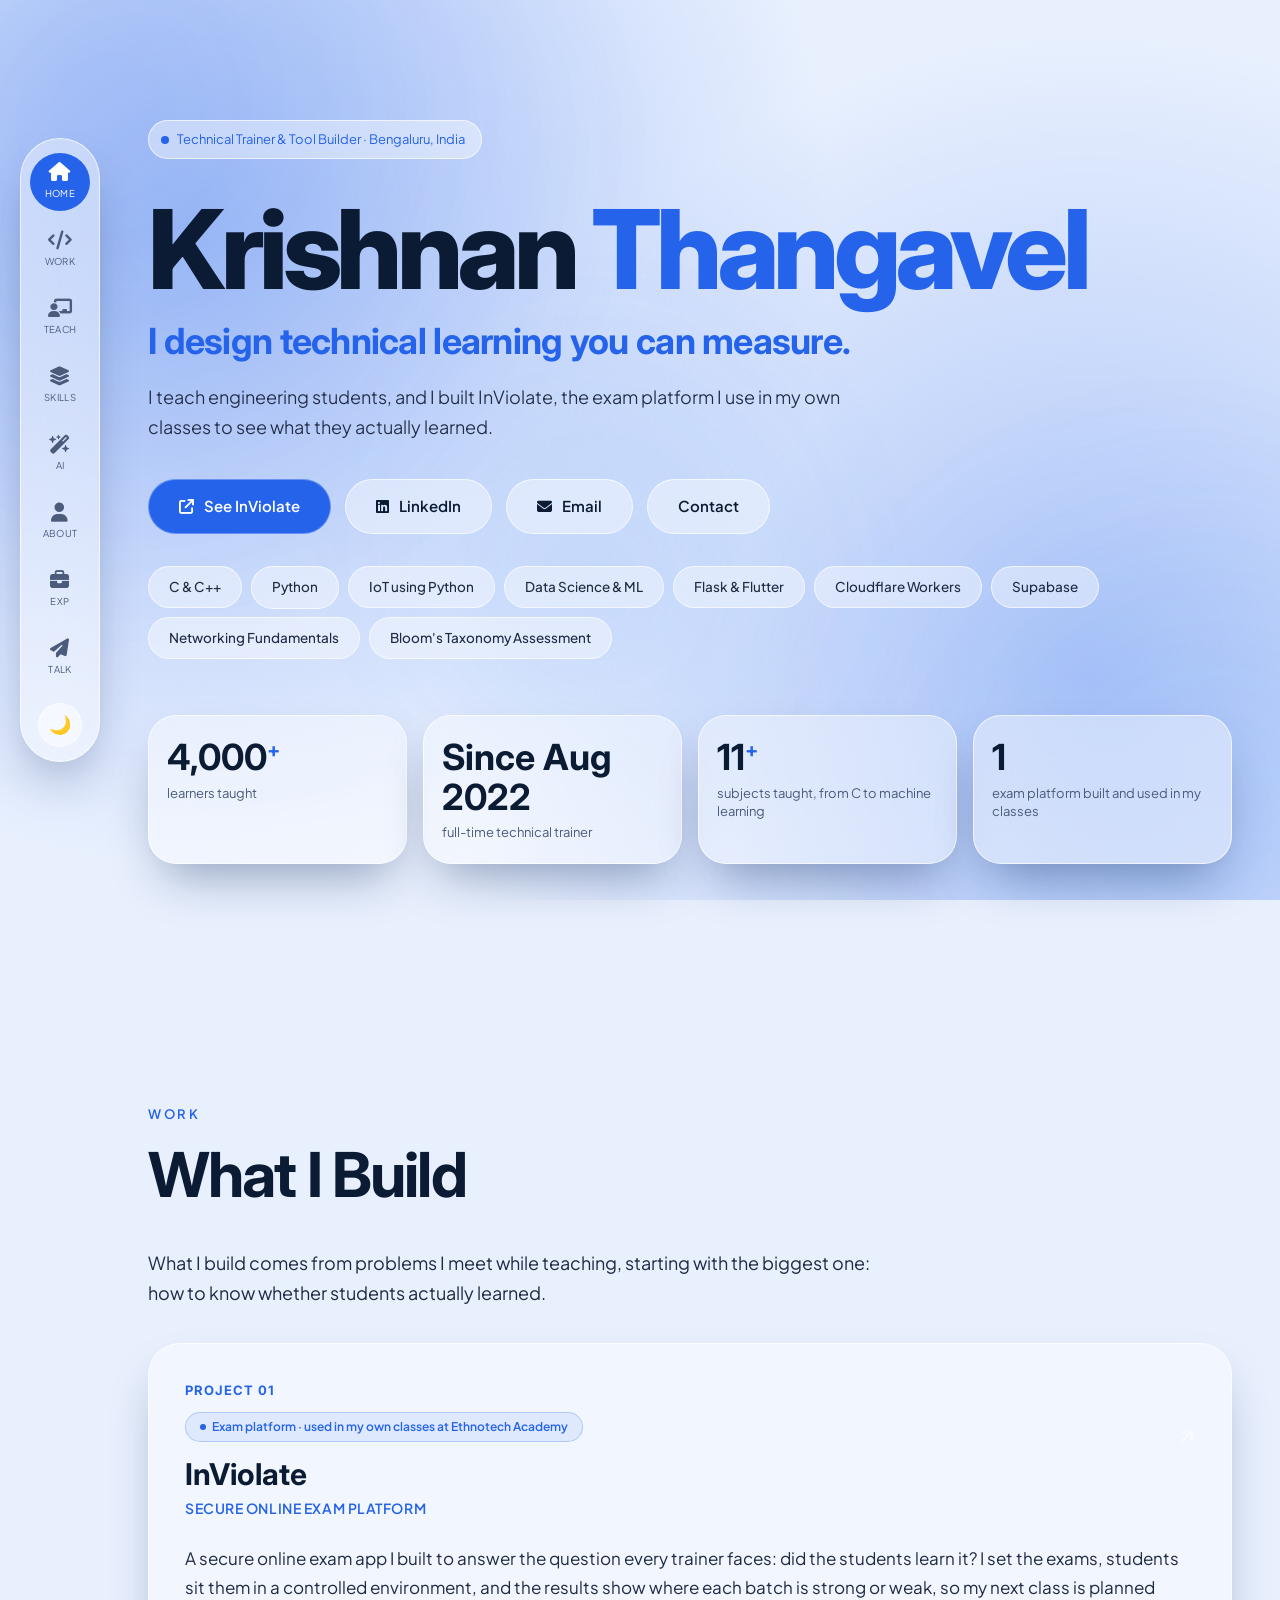
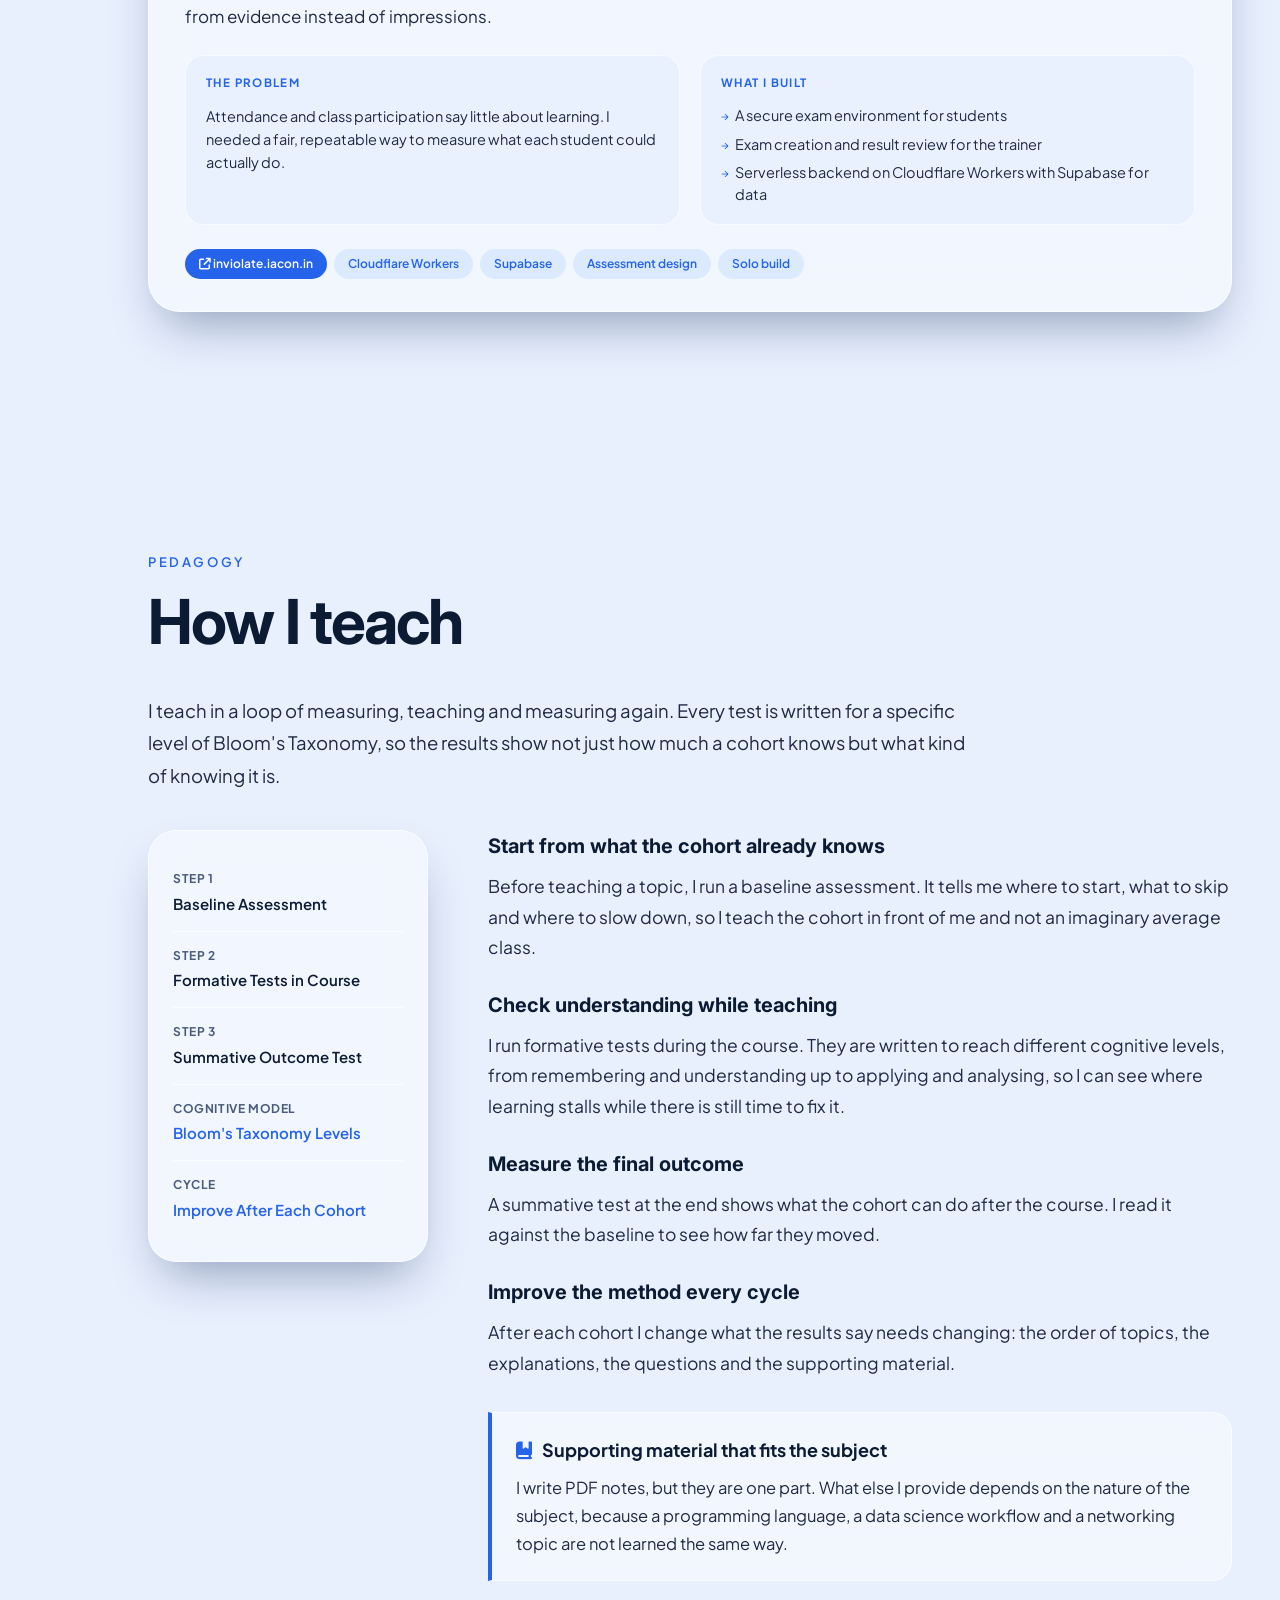
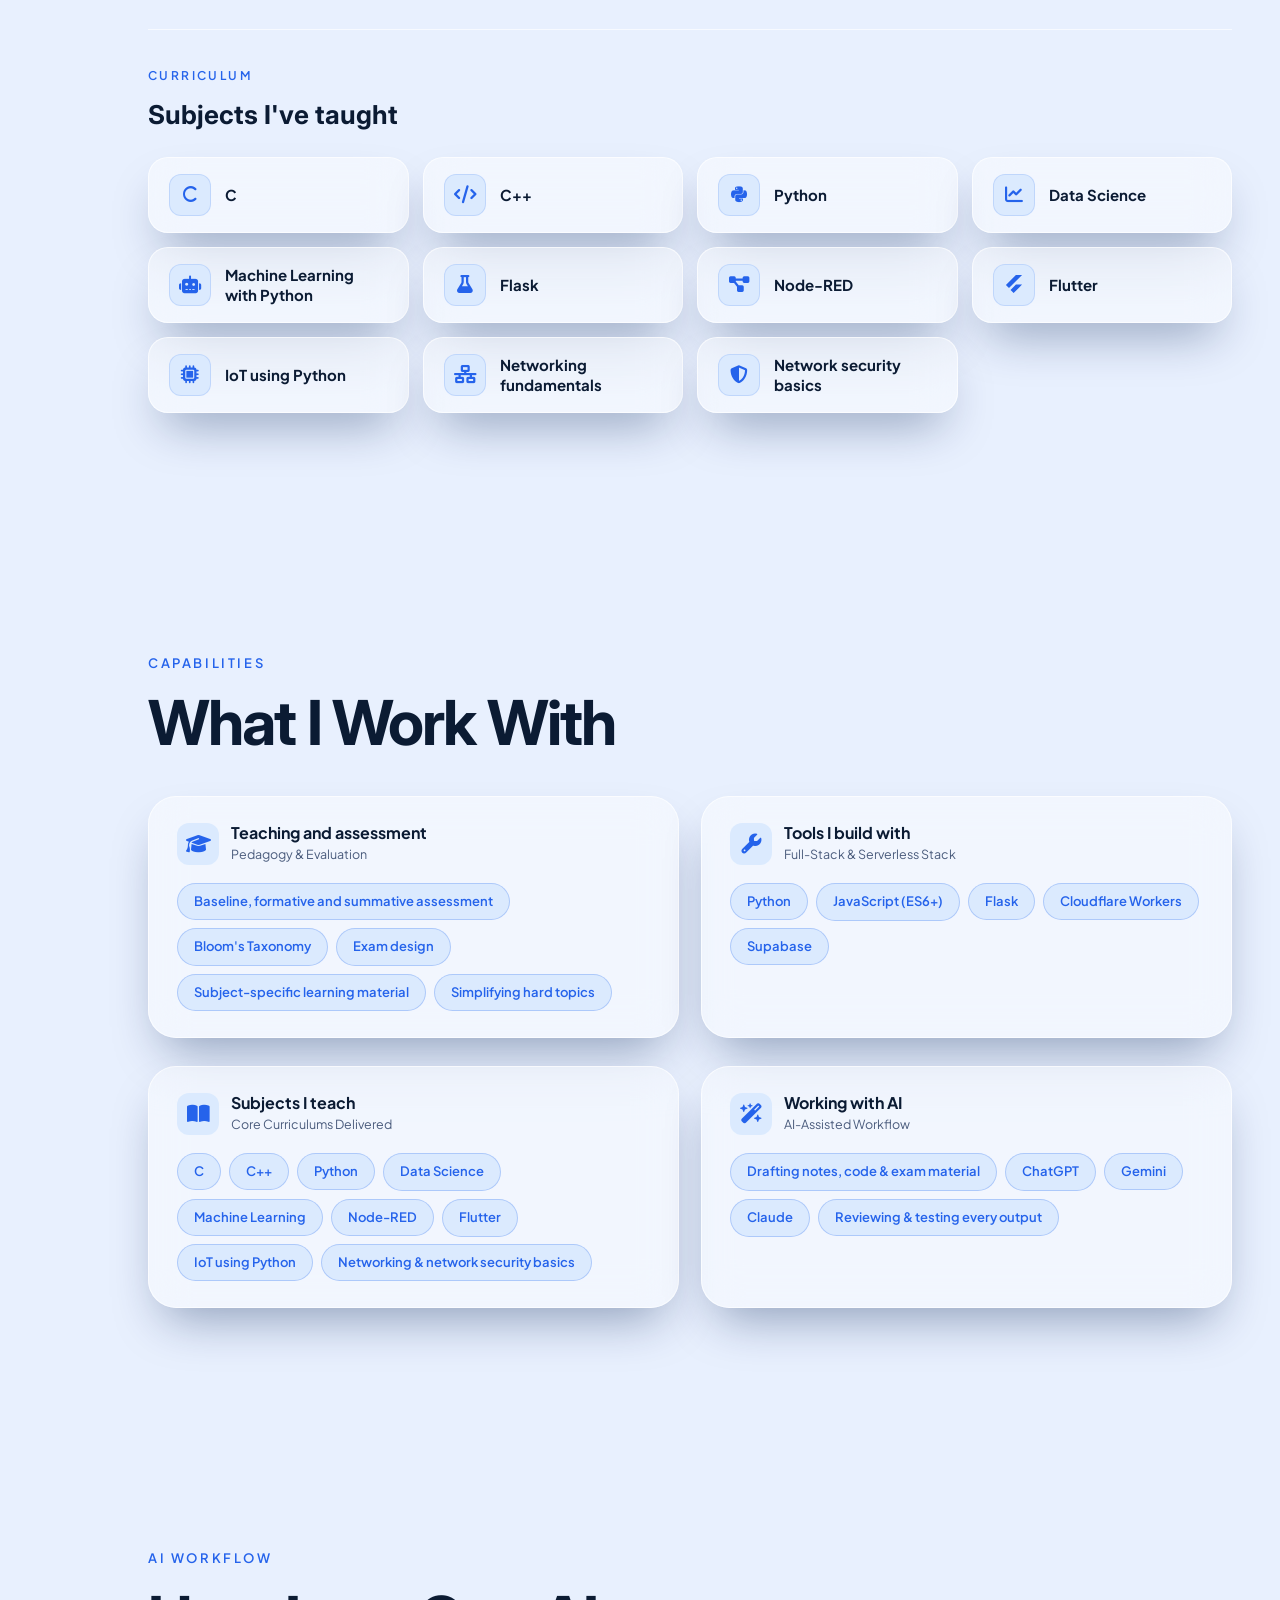
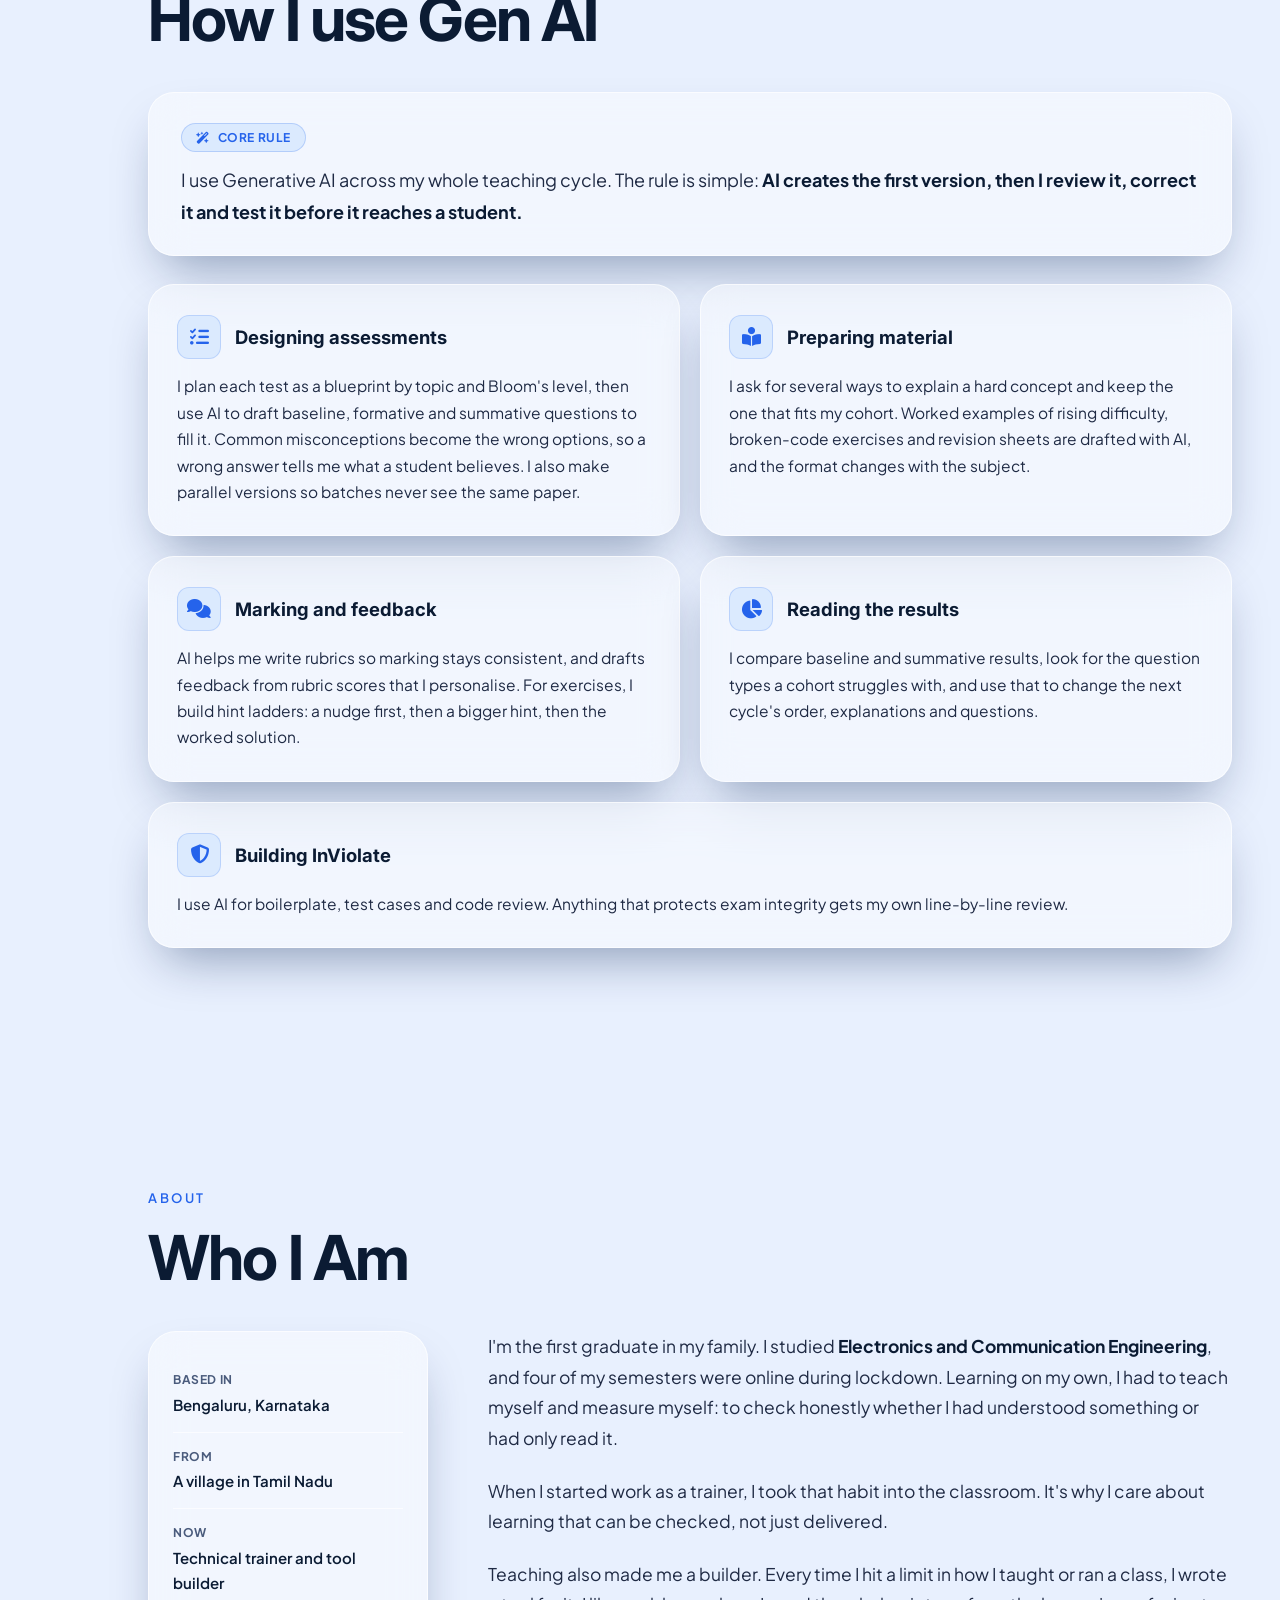
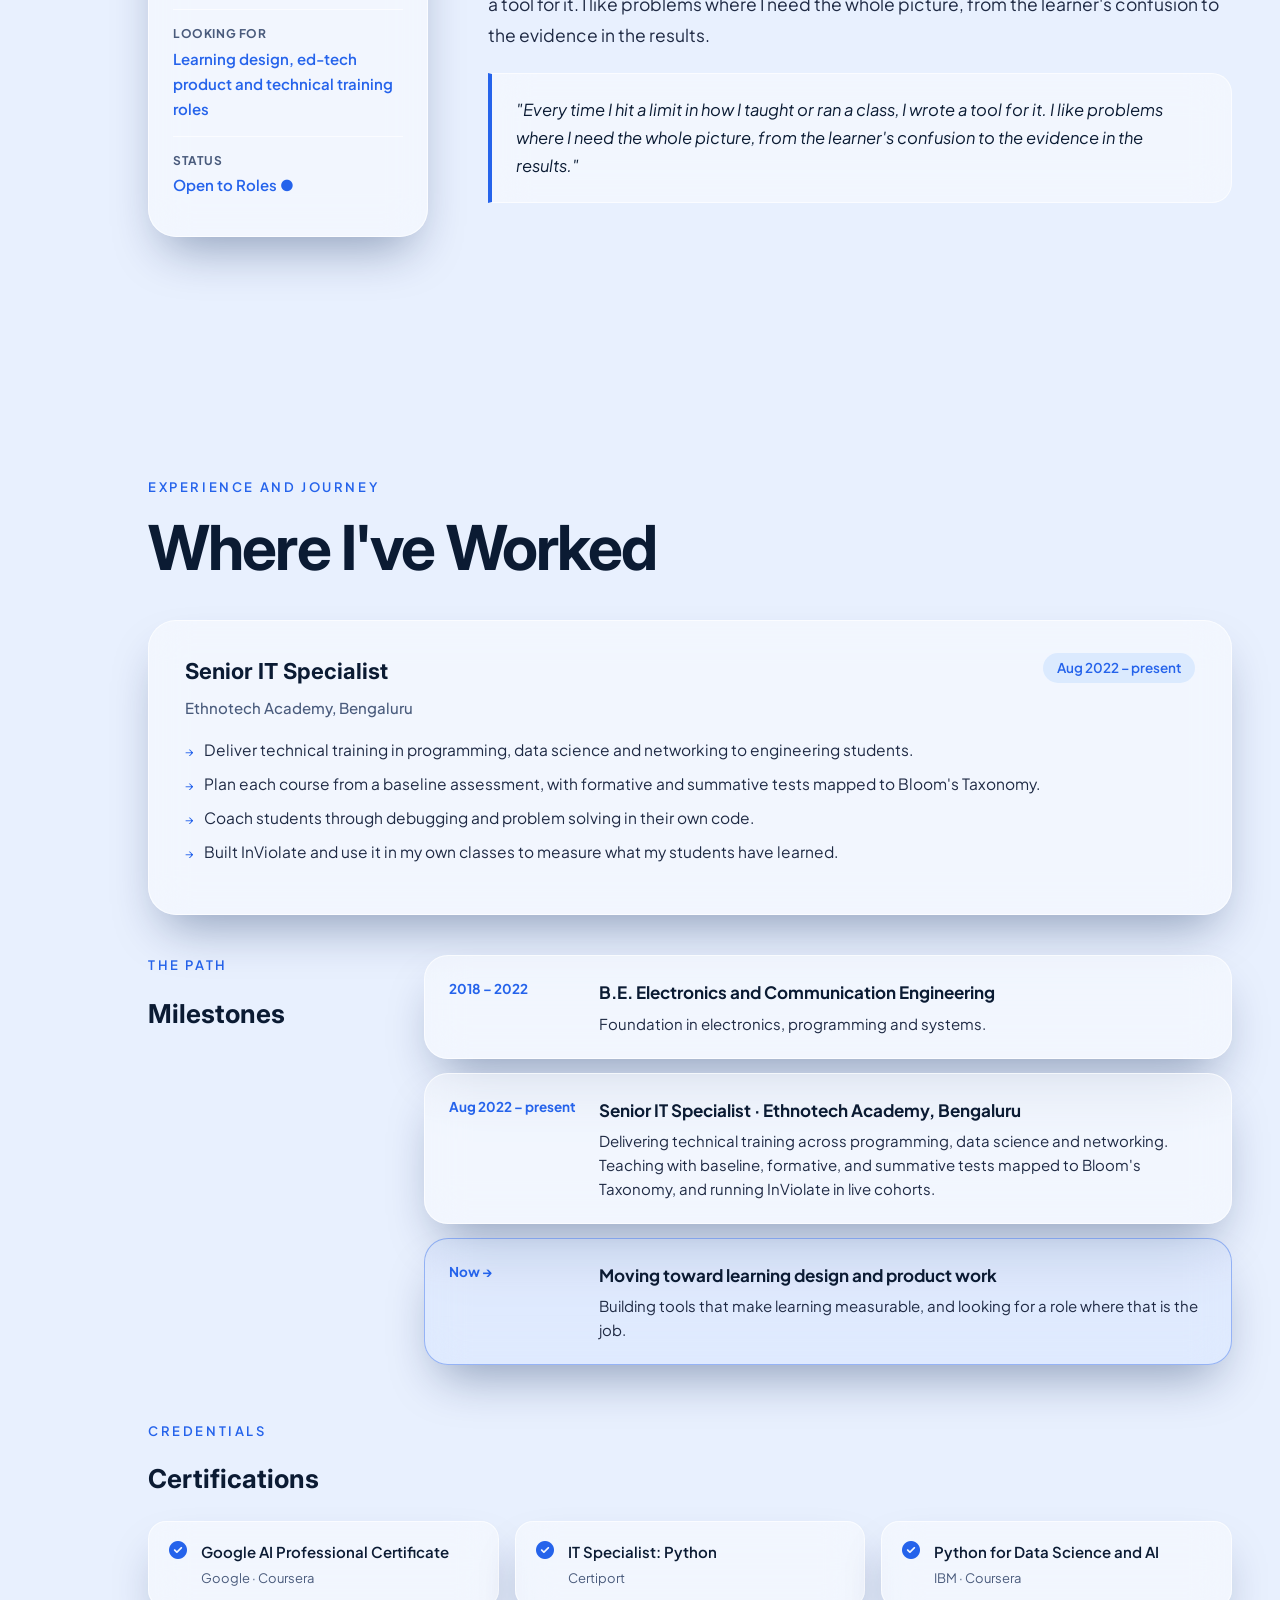
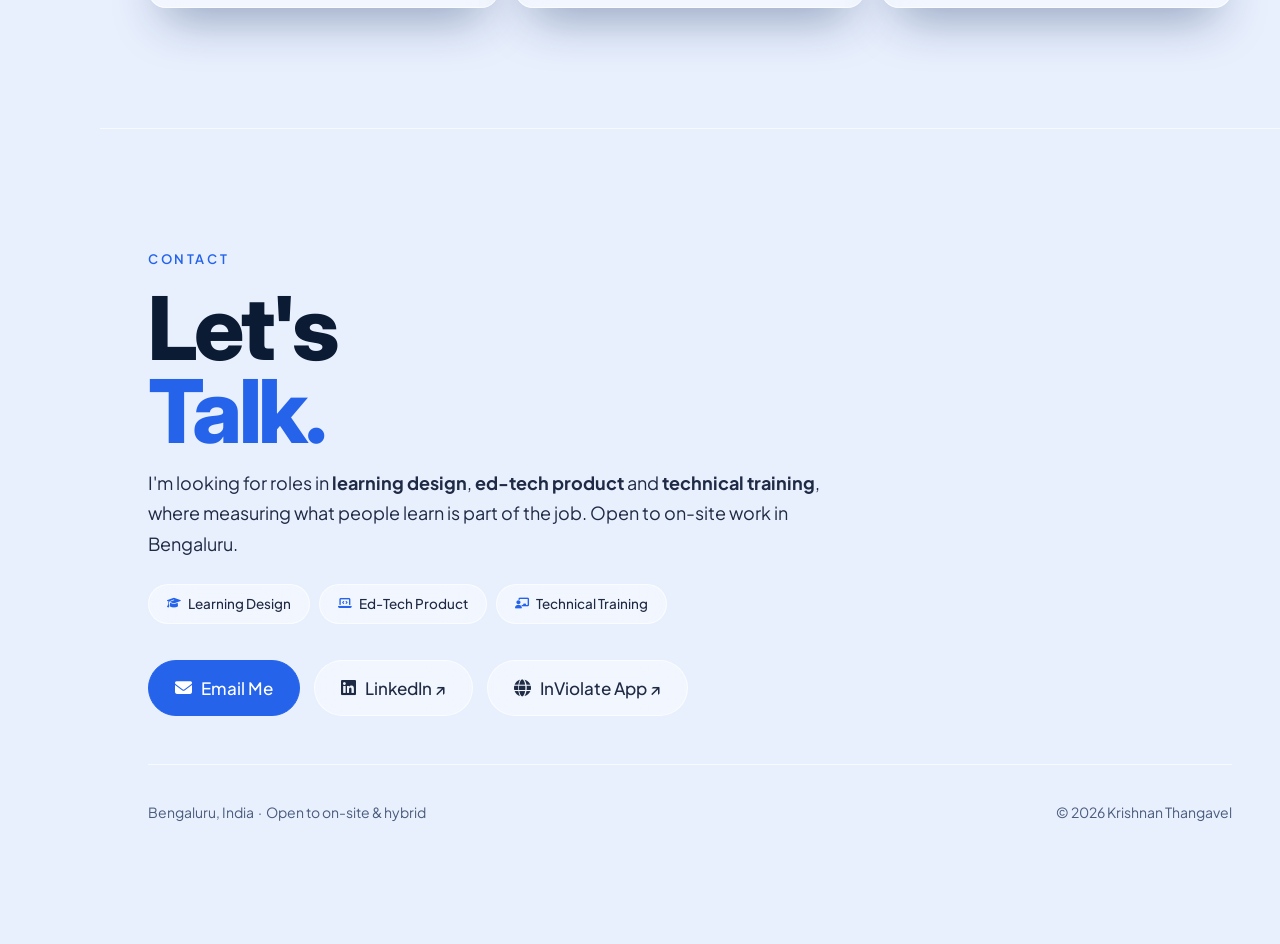
==== commit f17e8b8b: "Update portfolio with learning design positioning, InViolate showcase, pedagogy workflow, and Gen AI" ====
--- a/index.html
+++ b/index.html
@@ -1,928 +1,980 @@
-
-<!DOCTYPE html>
-<html lang="en" data-theme="light">
-<head>
-    <meta charset="UTF-8">
-    <meta name="viewport" content="width=device-width, initial-scale=1.0">
-    <title>Krishna — Embedded Systems & IoT Engineer</title>
-    <meta name="description" content="Portfolio of Krishnan Thangavel — Embedded Systems & IoT Firmware Engineer.">
-    <link rel="preconnect" href="https://fonts.googleapis.com">
-    <link href="https://fonts.googleapis.com/css2?family=Inter:opsz,wght@14..32,300..800&family=Plus+Jakarta+Sans:wght@300..700&display=swap" rel="stylesheet">
-    <link rel="stylesheet" href="https://cdnjs.cloudflare.com/ajax/libs/font-awesome/6.4.0/css/all.min.css">
-    <style>
-        [data-theme="light"] {
-          --bg:#e8f0fe; --glass-bg:rgba(255,255,255,.3); --glass-card:rgba(255,255,255,.42);
-          --glass-border:rgba(255,255,255,.65); --ink:#0b1b33; --ink-muted:#1f2a44;
-          --ink-faint:#4a5b7c; --accent:#2563eb; --accent-soft:#dbeafe;
-          --blob1:rgba(37,99,235,.2); --blob2:rgba(59,130,246,.2); --blob3:rgba(96,165,250,.15);
-          --shadow:0 25px 50px -16px rgba(0,30,80,.4); --blur:blur(20px);
-        }
-        [data-theme="dark"] {
-          --bg:#050b17; --glass-bg:rgba(10,20,40,.4); --glass-card:rgba(20,30,50,.52);
-          --glass-border:rgba(70,90,120,.42); --ink:#f1f5f9; --ink-muted:#cbd5e1;
-          --ink-faint:#94a3b8; --accent:#3b82f6; --accent-soft:#1e3a5f;
-          --blob1:rgba(59,130,246,.15); --blob2:rgba(37,99,235,.15); --blob3:rgba(96,165,250,.1);
-          --shadow:0 25px 50px -16px #000; --blur:blur(20px);
-        }
-        *{margin:0;padding:0;box-sizing:border-box}
-        html{scroll-behavior:smooth}
-        body{background:var(--bg);color:var(--ink);font-family:'Plus Jakarta Sans','Inter',sans-serif;
-          font-size:17px;line-height:1.65;transition:background .3s,color .2s;
-          -webkit-font-smoothing:antialiased;overflow-x:hidden}
-        .liquid-blobs{position:fixed;inset:0;overflow:hidden;pointer-events:none;z-index:-1}
-        .blob{position:absolute;border-radius:50%;filter:blur(60px);opacity:.7;animation:float 20s infinite ease-in-out}
-        .blob:nth-child(1){width:60vmax;height:60vmax;left:-10vmax;top:-10vmax;background:radial-gradient(circle at 30% 30%,var(--blob1),transparent 70%);animation-duration:25s;animation-delay:-2s}
-        .blob:nth-child(2){width:50vmax;height:50vmax;right:-10vmax;bottom:-10vmax;background:radial-gradient(circle at 70% 70%,var(--blob2),transparent 70%);animation-duration:22s;animation-delay:-5s}
-        .blob:nth-child(3){width:40vmax;height:40vmax;left:30%;top:30%;background:radial-gradient(circle at 40% 60%,var(--blob3),transparent 70%);animation-duration:18s;animation-delay:-10s}
-        @keyframes float{0%{transform:translate(0,0) scale(1)}25%{transform:translate(5%,5%) scale(1.1)}50%{transform:translate(-5%,10%) scale(.9)}75%{transform:translate(10%,-5%) scale(1.05)}100%{transform:translate(0,0) scale(1)}}
-        body::before{content:'';position:fixed;inset:0;background:radial-gradient(circle at 15% 25%,rgba(37,99,235,.35) 0%,transparent 50%),radial-gradient(circle at 85% 75%,rgba(37,99,235,.3) 0%,transparent 50%);pointer-events:none;z-index:-1}
-        @media(min-width:901px){body{padding-left:100px}}
-        #left-nav{position:fixed;left:20px;top:50%;transform:translateY(-50%);width:80px;
-          background:var(--glass-card);backdrop-filter:var(--blur);-webkit-backdrop-filter:var(--blur);
-          border:1px solid var(--glass-border);border-radius:40px;padding:14px 0;
-          display:flex;flex-direction:column;align-items:center;gap:10px;z-index:500;box-shadow:var(--shadow)}
-        #left-nav .nav-item{display:flex;flex-direction:column;align-items:center;justify-content:center;
-          width:60px;height:58px;text-decoration:none;color:var(--ink-faint);font-size:9.5px;
-          text-transform:uppercase;letter-spacing:.04em;transition:.15s;border-radius:50%;gap:2px}
-        #left-nav .nav-item i{font-size:19px;margin-bottom:2px}
-        #left-nav .nav-item.active{background:var(--accent);color:#fff}
-        #left-nav .nav-item:hover:not(.active){color:var(--accent);background:var(--glass-bg)}
-        #left-nav .theme-toggle-left{margin-top:6px;width:44px;height:44px;border-radius:50%;
-          border:1px solid var(--glass-border);background:var(--glass-card);backdrop-filter:var(--blur);
-          -webkit-backdrop-filter:var(--blur);color:var(--ink);font-size:18px;cursor:pointer;
-          transition:.15s;display:flex;align-items:center;justify-content:center}
-        #left-nav .theme-toggle-left:hover{border-color:var(--accent);color:var(--accent)}
-        #compass-overlay{position:fixed;inset:0;z-index:598;background:transparent;pointer-events:none;transition:background .3s,backdrop-filter .3s}
-        #compass-overlay.open{background:rgba(0,8,26,.42);backdrop-filter:blur(6px);-webkit-backdrop-filter:blur(6px);pointer-events:all}
-        #compass-btn{position:fixed;bottom:28px;left:50%;transform:translateX(-50%);
-          width:62px;height:62px;border-radius:50%;background:var(--accent);
-          border:2px solid rgba(255,255,255,.3);color:#fff;font-size:26px;cursor:pointer;
-          z-index:600;box-shadow:0 8px 28px rgba(37,99,235,.55),0 2px 8px rgba(0,0,0,.3);
-          transition:transform .4s cubic-bezier(.34,1.56,.64,1),background .2s,box-shadow .2s;
-          display:none;align-items:center;justify-content:center}
-        #compass-btn.open{transform:translateX(-50%) rotate(135deg) scale(.88);background:#1d4ed8;box-shadow:0 4px 14px rgba(37,99,235,.25)}
-        #compass-btn::before{content:'';position:absolute;inset:-7px;border-radius:50%;border:2px solid rgba(37,99,235,.45);animation:cPulse 2.8s ease-out infinite}
-        #compass-btn.open::before{animation:none;opacity:0}
-        @keyframes cPulse{0%{transform:scale(1);opacity:.9}70%{transform:scale(1.6);opacity:0}100%{transform:scale(1.6);opacity:0}}
-        #compass-popup{position:fixed;bottom:108px;left:50%;transform:translateX(-50%) scale(.4) translateY(40px);
-          transform-origin:bottom center;z-index:599;display:grid;grid-template-columns:1fr 1fr;
-          gap:8px;padding:14px;width:228px;background:var(--glass-card);
-          backdrop-filter:blur(28px);-webkit-backdrop-filter:blur(28px);
-          border:1px solid var(--glass-border);border-radius:28px;
-          box-shadow:0 32px 80px -8px rgba(0,10,50,.55),inset 0 0 0 1px rgba(255,255,255,.12);
-          opacity:0;pointer-events:none;transition:transform .38s cubic-bezier(.34,1.45,.64,1),opacity .22s ease}
-        #compass-popup.open{transform:translateX(-50%) scale(1) translateY(0);opacity:1;pointer-events:all}
-        .cp-item{display:flex;flex-direction:column;align-items:center;justify-content:center;gap:5px;
-          padding:13px 6px;border-radius:16px;text-decoration:none;color:var(--ink-faint);
-          font-size:10.5px;font-weight:600;text-transform:uppercase;letter-spacing:.06em;
-          border:1px solid transparent;background:transparent;cursor:pointer;font-family:inherit;
-          opacity:0;transform:scale(.6) translateY(10px);
-          transition:opacity .01s,transform .01s,background .15s,color .15s,border-color .15s}
-        #compass-popup.open .cp-item,#compass-popup.open .cp-theme{opacity:1;transform:scale(1) translateY(0);
-          transition:opacity .28s ease,transform .32s cubic-bezier(.34,1.5,.64,1),background .15s,color .15s,border-color .15s}
-        #compass-popup.open .cp-item:nth-child(1){transition-delay:.04s}
-        #compass-popup.open .cp-item:nth-child(2){transition-delay:.08s}
-        #compass-popup.open .cp-item:nth-child(3){transition-delay:.12s}
-        #compass-popup.open .cp-item:nth-child(4){transition-delay:.16s}
-        #compass-popup.open .cp-item:nth-child(5){transition-delay:.20s}
-        #compass-popup.open .cp-item:nth-child(6){transition-delay:.24s}
-        #compass-popup.open .cp-item:nth-child(7){transition-delay:.28s}
-        #compass-popup.open .cp-theme{transition-delay:.32s}
-        .cp-item i{font-size:19px}
-        .cp-item:hover{background:rgba(255,255,255,.15);border-color:var(--accent);color:var(--accent);transform:scale(1.07)}
-        .cp-item.active{background:var(--accent);color:#fff;border-color:transparent}
-        .cp-item.active:hover{transform:scale(1.04)}
-        .cp-theme{display:flex;flex-direction:column;align-items:center;justify-content:center;gap:5px;
-          padding:13px 6px;border-radius:16px;font-size:10.5px;font-weight:600;
-          text-transform:uppercase;letter-spacing:.06em;border:1px solid var(--glass-border);
-          color:var(--ink-faint);background:transparent;cursor:pointer;font-family:inherit;
-          opacity:0;transform:scale(.6) translateY(10px)}
-        .cp-theme:hover{background:rgba(255,255,255,.15);border-color:var(--accent);color:var(--accent);transform:scale(1.07)}
-        .cp-theme .ti{font-size:19px;line-height:1}
-        section{border-radius:0}
-        #hero{background:transparent;backdrop-filter:none}
-        .wrap,.hero-wrap,.contact-wrap{max-width:1200px;margin:0 auto;padding:120px 48px}
-        @media(max-width:700px){.wrap,.hero-wrap,.contact-wrap{padding:80px 24px}}
-        .section-label{font-size:13px;font-weight:600;letter-spacing:.2em;text-transform:uppercase;color:var(--accent);margin-bottom:16px;display:block}
-        .section-title{font-family:'Inter',sans-serif;font-size:clamp(40px,5.5vw,62px);font-weight:700;line-height:1.06;letter-spacing:-.03em;color:var(--ink);margin-bottom:40px}
-        .shimmer{position:relative;overflow:hidden}
-        .shimmer::after{content:'';position:absolute;top:0;left:-100%;width:100%;height:100%;
-          background:linear-gradient(90deg,transparent,rgba(255,255,255,.18),transparent);
-          transition:left .55s;pointer-events:none;border-radius:inherit}
-        .shimmer:hover::after{left:100%}
-
-        /* ══ HERO ══ */
-        #hero{min-height:100vh;display:flex;align-items:center}
-        .hero-wrap{width:100%}
-        .hero-badge{display:inline-flex;align-items:center;gap:8px;background:var(--glass-card);backdrop-filter:var(--blur);-webkit-backdrop-filter:var(--blur);border:1px solid var(--glass-border);border-radius:40px;padding:8px 16px 8px 12px;font-size:13px;color:var(--accent);margin-bottom:40px}
-        .badge-dot{width:8px;height:8px;background:var(--accent);border-radius:50%;animation:pulse 2s infinite}
-        @keyframes pulse{0%{opacity:.6;transform:scale(1)}50%{opacity:1;transform:scale(1.3)}}
-        .hero-name{font-family:'Inter',sans-serif;font-size:clamp(66px,12vw,132px);font-weight:800;line-height:.86;letter-spacing:-.05em;color:var(--ink);margin-bottom:18px}
-        .hero-name span{color:var(--accent)}
-        .hero-role{font-family:'Inter',sans-serif;font-size:clamp(18px,2.8vw,28px);font-weight:500;color:var(--ink-muted);letter-spacing:-.015em;margin-bottom:18px;line-height:1.2}
-        .hero-sub{font-size:18px;font-weight:350;color:var(--ink-faint);max-width:620px;margin-bottom:36px;line-height:1.7}
-        .hero-actions{display:flex;gap:14px;flex-wrap:wrap;margin-bottom:32px}
-        .btn{display:inline-flex;align-items:center;gap:10px;padding:14px 30px;border-radius:48px;font-weight:600;font-size:15px;text-decoration:none;transition:.2s;border:1px solid transparent;cursor:pointer;position:relative;overflow:hidden}
-        .btn-fill{background:var(--accent);color:#fff;border-color:rgba(255,255,255,.3)}
-        .btn-fill:hover{background:#1d4ed8;box-shadow:var(--shadow)}
-        .btn-ghost{background:var(--glass-card);backdrop-filter:var(--blur);-webkit-backdrop-filter:var(--blur);color:var(--ink);border-color:var(--glass-border)}
-        .btn-ghost:hover{border-color:var(--accent);background:var(--glass-bg)}
-        .btn::after{content:'';position:absolute;top:0;left:-100%;width:100%;height:100%;background:linear-gradient(90deg,transparent,rgba(255,255,255,.2),transparent);transition:left .5s;pointer-events:none;border-radius:inherit}
-        .btn:hover::after{left:100%}
-        .hero-pills{display:flex;flex-wrap:wrap;gap:9px;margin-bottom:56px}
-        .pill{background:var(--glass-card);backdrop-filter:var(--blur);-webkit-backdrop-filter:var(--blur);border:1px solid var(--glass-border);border-radius:40px;padding:9px 20px;font-size:13.5px;font-weight:500;color:var(--ink-muted);transition:.2s}
-        .pill:hover{border-color:var(--accent);color:var(--accent);background:var(--glass-bg)}
-        .hero-stats{display:grid;grid-template-columns:repeat(4,1fr);gap:16px}
-        .hstat{background:var(--glass-card);backdrop-filter:var(--blur);-webkit-backdrop-filter:var(--blur);border:1px solid var(--glass-border);border-radius:28px;padding:20px 16px;box-shadow:var(--shadow);transition:.2s;position:relative;overflow:hidden}
-        .hstat:hover{border-color:var(--accent);transform:translateY(-2px)}
-        .hstat-n{font-family:'Inter',sans-serif;font-size:40px;font-weight:700;color:var(--ink);line-height:1;margin-bottom:5px}
-        .hstat-n sup{font-size:20px;color:var(--accent)}
-        .hstat-l{font-size:13px;color:var(--ink-faint)}
-
-        /* ══ PROJECTS ══ */
-        .project-list{display:flex;flex-direction:column;gap:20px;margin-top:12px}
-        .pcard{background:var(--glass-card);backdrop-filter:var(--blur);-webkit-backdrop-filter:var(--blur);border:1px solid var(--glass-border);border-radius:32px;padding:36px 36px 32px;box-shadow:var(--shadow);transition:.25s;position:relative;overflow:hidden}
-        .pcard:hover{border-color:var(--accent);transform:translateY(-4px)}
-        .pcard::after{content:'';position:absolute;top:0;left:-100%;width:100%;height:100%;background:linear-gradient(90deg,transparent,rgba(255,255,255,.14),transparent);transition:left .6s;pointer-events:none;border-radius:inherit}
-        .pcard:hover::after{left:100%}
-        .pcard-top{display:flex;align-items:flex-start;justify-content:space-between;gap:20px;margin-bottom:6px}
-        .pcard-num{font-family:'Inter',sans-serif;font-size:13px;font-weight:700;color:var(--accent);letter-spacing:.08em;margin-bottom:8px}
-        .pcard-title{font-family:'Inter',sans-serif;font-size:clamp(22px,3vw,28px);font-weight:700;color:var(--ink);line-height:1.1;margin-bottom:6px}
-        .pcard-subtitle{font-size:14px;font-weight:600;color:var(--accent);letter-spacing:.04em;text-transform:uppercase;margin-bottom:18px}
-        .parrow{font-size:24px;color:var(--glass-border);transition:.2s;flex-shrink:0;margin-top:4px}
-        .pcard:hover .parrow{color:var(--accent);transform:translate(3px,-3px)}
-        .pcard-desc{color:var(--ink-muted);font-size:17px;line-height:1.7;margin-bottom:24px}
-        .pdetail-grid{display:grid;grid-template-columns:1fr 1fr;gap:20px;margin-bottom:24px}
-        .pdetail-box{background:rgba(37,99,235,.04);border:1px solid var(--glass-border);border-radius:18px;padding:18px 20px}
-        [data-theme="dark"] .pdetail-box{background:rgba(59,130,246,.06)}
-        .pdetail-box-title{font-size:11.5px;font-weight:700;text-transform:uppercase;letter-spacing:.12em;color:var(--accent);margin-bottom:12px}
-        .pdetail-list{list-style:none;display:flex;flex-direction:column;gap:7px}
-        .pdetail-list li{font-size:14.5px;color:var(--ink-muted);padding-left:14px;position:relative;line-height:1.5}
-        .pdetail-list li::before{content:'→';position:absolute;left:0;color:var(--accent);font-size:11px;top:3px}
-        .ptags{display:flex;flex-wrap:wrap;gap:7px}
-        .tag{background:var(--accent-soft);border-radius:40px;padding:5px 14px;font-size:12px;color:var(--accent);font-weight:600}
-        .pwip-badge{display:inline-flex;align-items:center;gap:6px;background:rgba(251,191,36,.12);border:1px solid rgba(251,191,36,.35);border-radius:30px;padding:4px 14px;font-size:12px;font-weight:600;color:#d97706;margin-bottom:16px}
-        .pwip-badge span{width:6px;height:6px;background:#f59e0b;border-radius:50%;animation:pulse 1.8s infinite}
-
-        /* ══ SKILLS — overhauled ══ */
-        .skills-section-body{display:flex;flex-direction:column;gap:28px}
-        .skills-row{display:grid;gap:22px}
-        .sk-2{grid-template-columns:1fr 1fr}
-        .sk-3{grid-template-columns:1fr 1fr 1fr}
-
-        .skill-block{background:var(--glass-card);backdrop-filter:var(--blur);-webkit-backdrop-filter:var(--blur);
-          border:1px solid var(--glass-border);border-radius:28px;padding:26px 28px;
-          box-shadow:var(--shadow);transition:.2s}
-        .skill-block:hover{border-color:var(--accent)}
-
-        /* block header */
-        .sb-head{display:flex;align-items:center;gap:12px;margin-bottom:18px}
-        .sb-icon{width:42px;height:42px;border-radius:12px;background:var(--accent-soft);
-          display:flex;align-items:center;justify-content:center;font-size:20px;color:var(--accent);flex-shrink:0}
-        .sb-title{font-size:15px;font-weight:700;color:var(--ink);line-height:1.2}
-        .sb-sub{font-size:12px;color:var(--ink-faint);margin-top:2px}
-
-        /* tag cloud */
-        .skill-tags{display:flex;flex-wrap:wrap;gap:8px}
-        .stag{background:var(--glass-bg);backdrop-filter:var(--blur);-webkit-backdrop-filter:var(--blur);
-          border:1px solid var(--glass-border);border-radius:30px;padding:7px 16px;
-          font-size:13px;font-weight:500;color:var(--ink-muted);transition:.2s;cursor:default}
-        .stag:hover{border-color:var(--accent);color:var(--accent)}
-        /* solid = confirmed hands-on */
-        .stag.s{background:var(--accent-soft);border-color:rgba(37,99,235,.25);color:var(--accent);font-weight:600}
-        /* dim = refreshing/in progress */
-        .stag.d{opacity:.62}
-        .stag.d::after{content:' ↺';font-size:11px}
-
-        /* platform badges */
-        .pbadges{display:flex;flex-wrap:wrap;gap:10px}
-        .pbadge{display:inline-flex;align-items:center;gap:9px;background:var(--glass-card);
-          backdrop-filter:var(--blur);-webkit-backdrop-filter:var(--blur);
-          border:1px solid var(--glass-border);border-radius:14px;padding:11px 16px;
-          transition:.2s;cursor:default}
-        .pbadge:hover{border-color:var(--accent)}
-        .pbadge-icon{font-size:18px;color:var(--accent)}
-        .pbadge-name{font-size:14px;font-weight:700;color:var(--ink);line-height:1.2}
-        .pbadge-desc{font-size:11.5px;color:var(--ink-faint);font-weight:400}
-
-        /* protocol chips */
-        .proto-row{display:flex;flex-wrap:wrap;gap:9px;margin-bottom:16px}
-        .protochip{display:inline-flex;align-items:center;gap:6px;background:var(--accent-soft);
-          border:1px solid rgba(37,99,235,.22);border-radius:10px;padding:7px 14px;
-          font-size:13px;font-weight:700;color:var(--accent);letter-spacing:.02em;transition:.2s;cursor:default}
-        .protochip:hover{background:var(--accent);color:#fff;border-color:var(--accent)}
-        .protochip i{font-size:12px}
-
-        /* strength bars */
-        .strength-rows{display:flex;flex-direction:column;gap:13px}
-        .str-row{display:flex;flex-direction:column;gap:5px}
-        .str-label{display:flex;justify-content:space-between;font-size:13.5px}
-        .str-label span:first-child{color:var(--ink-muted);font-weight:500}
-        .str-label span:last-child{font-size:12px;color:var(--accent);font-weight:700}
-        .str-track{height:6px;background:var(--glass-border);border-radius:6px;overflow:hidden}
-        .str-fill{height:100%;border-radius:6px;background:var(--accent);width:0;
-          transition:width 1.2s cubic-bezier(.22,1,.36,1)}
-
-        /* skill note */
-        .skill-note{font-size:12.5px;color:var(--ink-faint);font-style:italic;margin-top:14px;padding-top:12px;border-top:1px solid var(--glass-border)}
-        .skill-note i{color:var(--accent);margin-right:4px}
-
-        /* ══ GITHUB ══ */
-        .github-card{background:var(--glass-card);backdrop-filter:var(--blur);-webkit-backdrop-filter:var(--blur);border:1px solid var(--glass-border);border-radius:32px;padding:44px 48px;box-shadow:var(--shadow);display:flex;align-items:center;gap:48px;transition:.2s}
-        .github-card:hover{border-color:var(--accent)}
-        .github-icon-wrap{width:80px;height:80px;border-radius:50%;background:var(--accent);display:flex;align-items:center;justify-content:center;font-size:36px;color:#fff;flex-shrink:0;box-shadow:0 8px 24px rgba(37,99,235,.35)}
-        .github-body{flex:1}
-        .github-body h3{font-family:'Inter',sans-serif;font-size:24px;font-weight:700;color:var(--ink);margin-bottom:10px}
-        .github-body p{font-size:17px;color:var(--ink-muted);margin-bottom:20px;line-height:1.65}
-        .github-tags{display:flex;flex-wrap:wrap;gap:8px;margin-bottom:24px}
-        .github-link{display:inline-flex;align-items:center;gap:9px;padding:12px 26px;border-radius:40px;background:var(--accent);color:#fff;text-decoration:none;font-weight:600;font-size:15px;transition:.2s}
-        .github-link:hover{background:#1d4ed8;box-shadow:var(--shadow)}
-
-        /* ══ ABOUT ══ */
-        .about-grid{display:grid;grid-template-columns:280px 1fr;gap:60px;align-items:start}
-        .about-meta{position:sticky;top:100px;background:var(--glass-card);backdrop-filter:var(--blur);-webkit-backdrop-filter:var(--blur);border:1px solid var(--glass-border);border-radius:28px;padding:24px;box-shadow:var(--shadow)}
-        .meta-row{display:flex;justify-content:space-between;align-items:center;padding:14px 0;border-bottom:1px solid var(--glass-border);font-size:14.5px}
-        .meta-row:last-child{border-bottom:none}
-        .mk{color:var(--ink-faint)}.mv{color:var(--ink);font-weight:500}.mv.open{color:var(--accent)}
-        .about-prose .prose{color:var(--ink-muted);margin-bottom:22px;font-size:17.5px;line-height:1.75}
-        .about-prose .prose strong{color:var(--ink)}
-        .quote-box{background:var(--glass-card);backdrop-filter:var(--blur);-webkit-backdrop-filter:var(--blur);border:1px solid var(--glass-border);border-left:4px solid var(--accent);padding:22px 24px;border-radius:0 20px 20px 0;font-size:16px;color:var(--ink-muted);line-height:1.7;font-style:italic}
-
-        /* ══ EXP ══ */
-        .exp-card{background:var(--glass-card);backdrop-filter:var(--blur);-webkit-backdrop-filter:var(--blur);border:1px solid var(--glass-border);border-radius:28px;padding:32px 36px;box-shadow:var(--shadow);transition:.2s;position:relative;overflow:hidden}
-        .exp-card:hover{border-color:var(--accent)}
-        .exp-card::after{content:'';position:absolute;top:0;left:-100%;width:100%;height:100%;background:linear-gradient(90deg,transparent,rgba(255,255,255,.14),transparent);transition:left .6s;pointer-events:none;border-radius:inherit}
-        .exp-card:hover::after{left:100%}
-        .exp-header{display:flex;justify-content:space-between;align-items:flex-start;gap:16px;margin-bottom:6px}
-        .exp-title{font-family:'Inter',sans-serif;font-size:22px;font-weight:700;color:var(--ink)}
-        .exp-dates{font-size:13.5px;color:var(--accent);font-weight:600;white-space:nowrap;background:var(--accent-soft);padding:4px 14px;border-radius:30px}
-        .exp-org{font-size:14.5px;color:var(--ink-faint);margin-bottom:18px}
-        .exp-summary{font-size:16.5px;color:var(--ink-muted);line-height:1.7;margin-bottom:18px}
-        .exp-bullets{display:flex;flex-direction:column;gap:9px;margin-bottom:18px}
-        .exp-bullet{display:flex;gap:10px;align-items:flex-start;font-size:15.5px;color:var(--ink-muted);line-height:1.6}
-        .exp-bullet::before{content:'→';color:var(--accent);font-size:12px;flex-shrink:0;margin-top:4px}
-        .exp-note{font-size:15px;color:var(--ink-faint);font-style:italic;border-top:1px solid var(--glass-border);padding-top:16px}
-
-        /* ══ CERTS ══ */
-        .certs-grid{display:grid;grid-template-columns:1fr 1fr;gap:16px}
-        .cert-item{background:var(--glass-card);backdrop-filter:var(--blur);-webkit-backdrop-filter:var(--blur);border:1px solid var(--glass-border);border-radius:18px;padding:18px 20px;display:flex;gap:14px;transition:.2s;box-shadow:var(--shadow);position:relative;overflow:hidden}
-        .cert-item::after{content:'';position:absolute;top:0;left:-100%;width:100%;height:100%;background:linear-gradient(90deg,transparent,rgba(255,255,255,.16),transparent);transition:left .55s;pointer-events:none;border-radius:inherit}
-        .cert-item:hover::after{left:100%}
-        .cert-item:hover{border-color:var(--accent)}
-        .cert-icon{color:var(--accent);font-size:18px;flex-shrink:0;margin-top:2px}
-        .cert-title{font-size:15px;font-weight:600;color:var(--ink);margin-bottom:3px}
-        .cert-sub{font-size:13px;color:var(--ink-faint)}
-        .cert-philosophy{background:var(--glass-card);backdrop-filter:var(--blur);-webkit-backdrop-filter:var(--blur);border:1px solid var(--glass-border);border-radius:18px;padding:22px 24px;margin-top:18px}
-        .cert-philosophy p{font-size:15.5px;color:var(--ink-muted);line-height:1.7;font-style:italic}
-
-        /* ══ JOURNEY ══ */
-        .journey-body{display:grid;grid-template-columns:220px 1fr;gap:56px}
-        .tline{display:flex;flex-direction:column;gap:14px}
-        .titem{display:grid;grid-template-columns:110px 1fr;gap:20px;padding:22px 24px;background:var(--glass-card);backdrop-filter:var(--blur);-webkit-backdrop-filter:var(--blur);border:1px solid var(--glass-border);border-radius:24px;box-shadow:var(--shadow);opacity:0;transform:translateY(14px);transition:.6s;position:relative;overflow:hidden}
-        .titem.vis{opacity:1;transform:translateY(0)}
-        .titem:hover{border-color:var(--accent)}
-        .titem.now{border-color:rgba(37,99,235,.4);background:rgba(37,99,235,.04)}
-        [data-theme="dark"] .titem.now{background:rgba(59,130,246,.07)}
-        .titem::after{content:'';position:absolute;top:0;left:-100%;width:100%;height:100%;background:linear-gradient(90deg,transparent,rgba(255,255,255,.14),transparent);transition:left .6s;pointer-events:none;border-radius:inherit}
-        .titem:hover::after{left:100%}
-        .tyr{font-size:13px;font-weight:700;color:var(--accent)}
-        .ttitle{font-weight:700;font-size:17px;color:var(--ink);margin-bottom:5px}
-        .tbody{color:var(--ink-muted);font-size:15px;line-height:1.6}
-
-        /* ══ CONTACT ══ */
-        #contact{border-top:1px solid var(--glass-border)}
-        .contact-title{font-family:'Inter',sans-serif;font-size:clamp(50px,7.5vw,88px);color:var(--ink);font-weight:800;line-height:.95;letter-spacing:-.04em;margin-bottom:10px}
-        .contact-title span{color:var(--accent)}
-        .contact-sub{font-size:17px;color:var(--ink-faint);margin-bottom:14px}
-        .open-to{display:flex;flex-wrap:wrap;gap:9px;margin-bottom:40px}
-        .open-badge{display:inline-flex;align-items:center;gap:7px;background:var(--glass-card);backdrop-filter:var(--blur);-webkit-backdrop-filter:var(--blur);border:1px solid var(--glass-border);border-radius:30px;padding:8px 18px;font-size:13.5px;font-weight:500;color:var(--ink-muted)}
-        .open-badge i{color:var(--accent);font-size:11px}
-        .contact-btns{display:flex;flex-wrap:wrap;gap:14px;margin-bottom:48px}
-        .cbtn{display:inline-flex;align-items:center;gap:9px;padding:13px 26px;border-radius:38px;background:var(--glass-card);backdrop-filter:var(--blur);-webkit-backdrop-filter:var(--blur);border:1px solid var(--glass-border);color:var(--ink-muted);text-decoration:none;font-weight:500;transition:.2s;position:relative;overflow:hidden}
-        .cbtn.cta{background:var(--accent);color:#fff;border-color:var(--accent)}
-        .cbtn:hover{border-color:var(--accent);color:var(--accent);background:var(--glass-bg)}
-        .cbtn.cta:hover{background:#1d4ed8;border-color:#1d4ed8;color:#fff}
-        .contact-foot{display:flex;justify-content:space-between;border-top:1px solid var(--glass-border);padding-top:36px;color:var(--ink-faint);font-size:14px}
-
-        .fi{opacity:0;transform:translateY(20px);transition:.7s}
-        .fi.vis{opacity:1;transform:translateY(0)}
-        @keyframes spin{from{transform:rotate(0deg)}to{transform:rotate(360deg)}}
-
-        @media(max-width:900px){
-          body{padding-left:0}
-          #left-nav{display:none}
-          #compass-btn{display:flex}
-          body{padding-bottom:112px}
-          .hero-stats{grid-template-columns:repeat(2,1fr);gap:14px}
-          .about-grid{grid-template-columns:1fr;gap:28px}
-          .about-meta{position:static}
-          .sk-2,.sk-3{grid-template-columns:1fr}
-          .journey-body{grid-template-columns:1fr;gap:28px}
-          .certs-grid{grid-template-columns:1fr}
-          .github-card{flex-direction:column;gap:28px;padding:32px 28px}
-          .section-title{margin-bottom:24px}
-          .pdetail-grid{grid-template-columns:1fr}
-          .pcard{padding:26px 24px}
-        }
-        @media(max-width:600px){.hero-stats{grid-template-columns:repeat(2,1fr)}}
-    </style>
-</head>
-<body>
-
-<div class="liquid-blobs"><div class="blob"></div><div class="blob"></div><div class="blob"></div></div>
-
-<nav id="left-nav">
-    <a href="#hero" class="nav-item active" data-s="hero"><i class="fa-solid fa-house"></i><span>Home</span></a>
-    <a href="#projects" class="nav-item" data-s="projects"><i class="fa-solid fa-code"></i><span>Work</span></a>
-    <a href="#skills" class="nav-item" data-s="skills"><i class="fa-solid fa-layer-group"></i><span>Skills</span></a>
-    <a href="#about" class="nav-item" data-s="about"><i class="fa-solid fa-user"></i><span>About</span></a>
-    <a href="#experience" class="nav-item" data-s="experience"><i class="fa-solid fa-briefcase"></i><span>Exp</span></a>
-    <a href="#journey" class="nav-item" data-s="journey"><i class="fa-solid fa-route"></i><span>Path</span></a>
-    <a href="#contact" class="nav-item" data-s="contact"><i class="fa-solid fa-paper-plane"></i><span>Talk</span></a>
-    <button class="theme-toggle-left" id="theme-btn-left">🌙</button>
-</nav>
-
-<div id="compass-overlay"></div>
-<div id="compass-popup">
-    <a href="#hero" class="cp-item" data-s="hero"><i class="fa-solid fa-house"></i>Home</a>
-    <a href="#projects" class="cp-item" data-s="projects"><i class="fa-solid fa-code"></i>Work</a>
-    <a href="#skills" class="cp-item" data-s="skills"><i class="fa-solid fa-layer-group"></i>Skills</a>
-    <a href="#about" class="cp-item" data-s="about"><i class="fa-solid fa-user"></i>About</a>
-    <a href="#experience" class="cp-item" data-s="experience"><i class="fa-solid fa-briefcase"></i>Exp</a>
-    <a href="#journey" class="cp-item" data-s="journey"><i class="fa-solid fa-route"></i>Path</a>
-    <a href="#contact" class="cp-item" data-s="contact"><i class="fa-solid fa-paper-plane"></i>Talk</a>
-    <button class="cp-theme" id="cp-theme-btn"><span class="ti">🌙</span>Theme</button>
-</div>
-<button id="compass-btn" aria-label="Open navigation"><i class="fa-solid fa-compass"></i></button>
-
-<!-- ═══════ HERO ═══════ -->
-<section id="hero">
-    <div class="hero-wrap">
-        <div class="hero-badge"><span class="badge-dot"></span> Open to engineering roles · Karnataka, India</div>
-        <h1 class="hero-name">Krish<span>na</span></h1>
-        <p class="hero-role">Embedded Systems &amp; IoT Firmware Engineer</p>
-        <p class="hero-sub">Building connected devices through embedded firmware, sensor integration, and hardware–software system design. Technical trainer transitioning into industry engineering with a focus on microcontroller systems, device communication, and IoT architectures.</p>
-        <div class="hero-actions">
-            <a href="#projects" class="btn btn-fill"><i class="fa-solid fa-code"></i> View Projects</a>
-            <a href="https://github.com/Orion021" target="_blank" class="btn btn-ghost"><i class="fa-brands fa-github"></i> GitHub</a>
-            <a href="https://in.linkedin.com/in/krishnan-thangavel/" target="_blank" class="btn btn-ghost"><i class="fa-brands fa-linkedin"></i> LinkedIn</a>
-            <a href="#contact" class="btn btn-ghost">Contact</a>
-        </div>
-        <!-- Pills updated to reflect actual verified hardware & protocols -->
-        <div class="hero-pills">
-            <span class="pill">Raspberry Pi 4 &amp; 5</span>
-            <span class="pill">ESP8266</span>
-            <span class="pill">Arduino / ATmega328</span>
-            <span class="pill">Python · GPIO</span>
-            <span class="pill">UART · I²C · SPI</span>
-            <span class="pill">MQTT</span>
-            <span class="pill">Embedded C</span>
-            <span class="pill">Linux CLI</span>
-        </div>
-        <div class="hero-stats">
-            <div class="hstat">
-                <div class="hstat-n" id="exp-display">—</div>
-                <div class="hstat-l" id="exp-label">Training Exp.</div>
-            </div>
-            <div class="hstat">
-                <div class="hstat-n"><span data-count="3">0</span><sup>+</sup></div>
-                <div class="hstat-l">Projects Built</div>
-            </div>
-            <div class="hstat">
-                <div class="hstat-n"><span data-count="5">0</span><sup>+</sup></div>
-                <div class="hstat-l">Tech Domains</div>
-            </div>
-            <div class="hstat">
-                <div class="hstat-n">24</div>
-                <div class="hstat-l">Years Old</div>
-            </div>
-        </div>
-    </div>
-</section>
-
-<!-- ═══════ PROJECTS ═══════ -->
-<section id="projects">
-    <div class="wrap">
-        <span class="section-label">Engineering Work</span>
-        <h2 class="section-title">Things I've Built</h2>
-        <div class="project-list">
-
-            <!-- AEGIS-Link -->
-            <div class="pcard fi">
-                <div class="pcard-num">PROJECT 01</div>
-                <div class="pcard-top">
-                    <div style="flex:1">
-                        <div class="pwip-badge"><span></span> In Active Development</div>
-                        <div class="pcard-title">AEGIS-Link</div>
-                        <div class="pcard-subtitle">Embedded Communication System</div>
-                    </div>
-                    <div class="parrow">↗</div>
-                </div>
-                <p class="pcard-desc">A hardware-based device communication system designed to enable reliable RF-based connectivity between distributed embedded nodes. Built for environments where conventional communication infrastructure may not exist — the system handles packet transmission, error detection, and retransmission at the firmware level.</p>
-                <div class="pdetail-grid">
-                    <div class="pdetail-box">
-                        <div class="pdetail-box-title">Hardware Architecture</div>
-                        <ul class="pdetail-list">
-                            <li>Microcontroller-based device controller</li>
-                            <li>RF communication module</li>
-                            <li>Sensor integration interface</li>
-                            <li>Embedded firmware control layer</li>
-                        </ul>
-                    </div>
-                    <div class="pdetail-box">
-                        <div class="pdetail-box-title">Firmware Logic</div>
-                        <ul class="pdetail-list">
-                            <li>Device initialization and configuration</li>
-                            <li>RF module communication handling</li>
-                            <li>Packet-based message transmission</li>
-                            <li>Error detection and retransmission logic</li>
-                        </ul>
-                    </div>
-                </div>
-                <div class="ptags">
-                    <span class="tag">Embedded C</span>
-                    <span class="tag">RF Communication</span>
-                    <span class="tag">UART / SPI</span>
-                    <span class="tag">Microcontroller Firmware</span>
-                    <span class="tag">Hardware Debugging</span>
-                </div>
-            </div>
-
-            <!-- VoxOr -->
-            <div class="pcard fi">
-                <div class="pcard-num">PROJECT 02</div>
-                <div class="pcard-top">
-                    <div style="flex:1">
-                        <div class="pcard-title">VoxOr</div>
-                        <div class="pcard-subtitle">AI-Assisted Task Extraction System</div>
-                    </div>
-                    <div class="parrow">↗</div>
-                </div>
-                <p class="pcard-desc">A tool that converts voice notes or typed instructions into structured tasks by identifying key details — actions, time, participants, and context. VoxOr interprets natural language inputs and transforms them into structured task objects that can be managed and tracked.</p>
-                <div class="pdetail-grid">
-                    <div class="pdetail-box">
-                        <div class="pdetail-box-title">Core Capabilities</div>
-                        <ul class="pdetail-list">
-                            <li>Speech input processing</li>
-                            <li>Structured data extraction via NLP</li>
-                            <li>Automated task generation pipeline</li>
-                            <li>Gemini API inference integration</li>
-                        </ul>
-                    </div>
-                    <div class="pdetail-box">
-                        <div class="pdetail-box-title">Engineering Highlights</div>
-                        <ul class="pdetail-list">
-                            <li>Full parsing pipeline from audio to JSON</li>
-                            <li>Entity extraction: who / what / when / where</li>
-                            <li>Cross-platform Flutter implementation</li>
-                            <li>Python automation scripting</li>
-                        </ul>
-                    </div>
-                </div>
-                <div class="ptags">
-                    <span class="tag">Flutter</span>
-                    <span class="tag">Dart</span>
-                    <span class="tag">Python</span>
-                    <span class="tag">Speech Recognition APIs</span>
-                    <span class="tag">JSON Parsing</span>
-                    <span class="tag">Gemini API</span>
-                </div>
-            </div>
-
-            <!-- IACON Work Tracker -->
-            <div class="pcard fi">
-                <div class="pcard-num">PROJECT 03</div>
-                <div class="pcard-top">
-                    <div style="flex:1">
-                        <div class="pcard-title">IACON Work Tracker <span style="font-size:15px;font-weight:400;color:var(--ink-faint)">(Personal Tool)</span></div>
-                        <div class="pcard-subtitle">Operational Management Tool</div>
-                    </div>
-                    <div class="parrow">↗</div>
-                </div>
-                <p class="pcard-desc">A web-based dashboard built to track training operations, projects, and internal workflows. A lightweight project and personnel management system designed for training operations — PIN-protected, cloud-synced, and deployed end-to-end as a solo build.</p>
-                <div class="pdetail-grid">
-                    <div class="pdetail-box">
-                        <div class="pdetail-box-title">Features</div>
-                        <ul class="pdetail-list">
-                            <li>Trainee progress tracking</li>
-                            <li>Trainer performance metrics</li>
-                            <li>Task scheduling and timelines</li>
-                            <li>Automated PDF report generation</li>
-                        </ul>
-                    </div>
-                    <div class="pdetail-box">
-                        <div class="pdetail-box-title">Engineering Highlights</div>
-                        <ul class="pdetail-list">
-                            <li>PIN lock via Web Crypto API</li>
-                            <li>PWA offline-first architecture</li>
-                            <li>Vercel serverless + Redis backend</li>
-                            <li>Solo full-stack build and deployment</li>
-                        </ul>
-                    </div>
-                </div>
-                <div class="ptags">
-                    <span class="tag">HTML · CSS · JS (ES6+)</span>
-                    <span class="tag">PWA Architecture</span>
-                    <span class="tag">Vercel Serverless</span>
-                    <span class="tag">Redis</span>
-                    <span class="tag">Web Crypto API</span>
-                </div>
-            </div>
-
-        </div>
-    </div>
-</section>
-
-<!-- ═══════ SKILLS ═══════ -->
-<section id="skills">
-    <div class="wrap">
-        <span class="section-label">Capabilities</span>
-        <h2 class="section-title">What I Work With</h2>
-        <div class="skills-section-body fi">
-
-            <!-- ROW 1 — Platforms + Hardware Interfaces (most concrete proof) -->
-            <div class="skills-row sk-2">
-
-                <div class="skill-block">
-                    <div class="sb-head">
-                        <div class="sb-icon"><i class="fa-solid fa-microchip"></i></div>
-                        <div>
-                            <div class="sb-title">Embedded Platforms</div>
-                            <div class="sb-sub">Hardware I have worked on</div>
-                        </div>
-                    </div>
-                    <div class="pbadges">
-                        <div class="pbadge">
-                            <i class="fa-solid fa-circle-dot pbadge-icon"></i>
-                            <div>
-                                <div class="pbadge-name">Raspberry Pi 4 &amp; 5</div>
-                                <div class="pbadge-desc">SBC · Linux · Python scripts · GPIO</div>
-                            </div>
-                        </div>
-                        <div class="pbadge">
-                            <i class="fa-solid fa-wifi pbadge-icon"></i>
-                            <div>
-                                <div class="pbadge-name">ESP8266</div>
-                                <div class="pbadge-desc">WiFi MCU · IoT prototyping</div>
-                            </div>
-                        </div>
-                        <div class="pbadge">
-                            <i class="fa-solid fa-bolt pbadge-icon"></i>
-                            <div>
-                                <div class="pbadge-name">ATmega328 (Arduino Uno)</div>
-                                <div class="pbadge-desc">MCU experimentation · peripheral interfacing</div>
-                            </div>
-                        </div>
-                    </div>
-                </div>
-
-                <div class="skill-block">
-                    <div class="sb-head">
-                        <div class="sb-icon"><i class="fa-solid fa-plug"></i></div>
-                        <div>
-                            <div class="sb-title">Hardware Interfaces</div>
-                            <div class="sb-sub">Protocols &amp; GPIO control</div>
-                        </div>
-                    </div>
-                    <div class="proto-row">
-                        <div class="protochip"><i class="fa-solid fa-arrows-left-right"></i> UART</div>
-                        <div class="protochip"><i class="fa-solid fa-circle-nodes"></i> I²C</div>
-                        <div class="protochip"><i class="fa-solid fa-wave-square"></i> SPI</div>
-                        <div class="protochip"><i class="fa-solid fa-microchip"></i> GPIO</div>
-                    </div>
-                    <div class="skill-tags">
-                        <span class="stag s">RPi.GPIO</span>
-                        <span class="stag s">gpiozero</span>
-                        <span class="stag">Sensor Interfacing</span>
-                        <span class="stag">Hardware–Software Integration</span>
-                        <span class="stag">Firmware Debugging</span>
-                    </div>
-                </div>
-
-            </div>
-
-            <!-- ROW 2 — IoT Connectivity + Programming -->
-            <div class="skills-row sk-2">
-
-                <div class="skill-block">
-                    <div class="sb-head">
-                        <div class="sb-icon"><i class="fa-solid fa-wifi"></i></div>
-                        <div>
-                            <div class="sb-title">IoT Connectivity</div>
-                            <div class="sb-sub">Device communication &amp; data transport</div>
-                        </div>
-                    </div>
-                    <div class="skill-tags">
-                        <span class="stag s">MQTT</span>
-                        <span class="stag s">WiFi Device Communication</span>
-                        <span class="stag s">HTTP-based Device Comms</span>
-                        <span class="stag s">Sensor Data → Remote Services</span>
-                        <span class="stag">IoT Architecture Fundamentals</span>
-                        <span class="stag">Edge Device Integration</span>
-                        <span class="stag">RF Communications</span>
-                    </div>
-                </div>
-
-                <div class="skill-block">
-                    <div class="sb-head">
-                        <div class="sb-icon"><i class="fa-solid fa-code"></i></div>
-                        <div>
-                            <div class="sb-title">Programming</div>
-                            <div class="sb-sub">Languages &amp; scripting</div>
-                        </div>
-                    </div>
-                    <div class="skill-tags">
-                        <span class="stag s">Python</span>
-                        <span class="stag s">Device Scripting on RPi</span>
-                        <span class="stag s">GPIO Automation (Python)</span>
-                        <span class="stag s">Task &amp; Process Automation</span>
-                        <span class="stag d">Embedded C</span>
-                        <span class="stag d">MCU Programming (C)</span>
-                    </div>
-                    <p class="skill-note"><i class="fa-solid fa-rotate"></i> Embedded C = prior experience, currently refreshing</p>
-                </div>
-
-            </div>
-
-            <!-- ROW 3 — Linux + Engineering Strengths -->
-            <div class="skills-row sk-2">
-
-                <div class="skill-block">
-                    <div class="sb-head">
-                        <div class="sb-icon"><i class="fa-brands fa-linux"></i></div>
-                        <div>
-                            <div class="sb-title">Linux &amp; Systems</div>
-                            <div class="sb-sub">Embedded Linux, SBC setup, CLI</div>
-                        </div>
-                    </div>
-                    <div class="skill-tags">
-                        <span class="stag s">Linux CLI</span>
-                        <span class="stag s">Package Installation &amp; Env Setup</span>
-                        <span class="stag s">Running &amp; Managing Device Scripts</span>
-                        <span class="stag">RPi OS System Configuration</span>
-                        <span class="stag">Git Workflow</span>
-                        <span class="stag">System Diagnostics</span>
-                        <span class="stag">Root Cause Analysis</span>
-                    </div>
-                </div>
-
-                <div class="skill-block">
-                    <div class="sb-head">
-                        <div class="sb-icon"><i class="fa-solid fa-brain"></i></div>
-                        <div>
-                            <div class="sb-title">Engineering Strengths</div>
-                            <div class="sb-sub">Built through 3+ years of teaching &amp; building</div>
-                        </div>
-                    </div>
-                    <div class="strength-rows">
-                        <div class="str-row">
-                            <div class="str-label"><span>Systems Thinking</span><span>Expert</span></div>
-                            <div class="str-track"><div class="str-fill" data-w="92"></div></div>
-                        </div>
-                        <div class="str-row">
-                            <div class="str-label"><span>Technical Troubleshooting</span><span>Advanced</span></div>
-                            <div class="str-track"><div class="str-fill" data-w="86"></div></div>
-                        </div>
-                        <div class="str-row">
-                            <div class="str-label"><span>HW–SW Integration Mindset</span><span>Advanced</span></div>
-                            <div class="str-track"><div class="str-fill" data-w="82"></div></div>
-                        </div>
-                        <div class="str-row">
-                            <div class="str-label"><span>Technical Documentation</span><span>Advanced</span></div>
-                            <div class="str-track"><div class="str-fill" data-w="84"></div></div>
-                        </div>
-                    </div>
-                </div>
-
-            </div>
-
-        </div><!-- /skills-section-body -->
-    </div>
-</section>
-
-<!-- ═══════ GITHUB ═══════ -->
-<section id="github">
-    <div class="wrap">
-        <div class="github-card fi">
-            <div class="github-icon-wrap"><i class="fa-brands fa-github"></i></div>
-            <div class="github-body">
-                <h3>Engineering Work on GitHub</h3>
-                <p>All engineering projects, documentation, and source code are publicly available. Repositories include embedded experiments, IoT prototypes, Python automation tools, and system design experiments.</p>
-                <div class="github-tags">
-                    <span class="tag">Embedded Experiments</span>
-                    <span class="tag">IoT Prototypes</span>
-                    <span class="tag">Python · RPi Scripts</span>
-                    <span class="tag">Automation Tools</span>
-                    <span class="tag">System Design</span>
-                </div>
-                <a href="https://github.com/Orion021" target="_blank" class="github-link"><i class="fa-brands fa-github"></i> github.com/Orion021 ↗</a>
-            </div>
-        </div>
-    </div>
-</section>
-
-<!-- ═══════ ABOUT ═══════ -->
-<section id="about">
-    <div class="wrap">
-        <span class="section-label">About</span>
-        <h2 class="section-title">Who I Am</h2>
-        <div class="about-grid">
-            <div class="about-meta">
-                <div class="meta-row"><span class="mk">Location</span><span class="mv">Karnataka, IN</span></div>
-                <div class="meta-row"><span class="mk">Origin</span><span class="mv">Tamil Nadu, IN</span></div>
-                <div class="meta-row"><span class="mk">Current</span><span class="mv">Technical Trainer</span></div>
-                <div class="meta-row"><span class="mk">Target</span><span class="mv">Embedded / IoT Engineer</span></div>
-                <div class="meta-row"><span class="mk">Age</span><span class="mv">24 · Apr 30, 2001</span></div>
-                <div class="meta-row"><span class="mk">Status</span><span class="mv open">Open to Work ●</span></div>
-            </div>
-            <div class="about-prose fi">
-                <p class="prose">I am an engineering professional transitioning from technical training into <strong>embedded systems development</strong>.</p>
-                <p class="prose">Over the past three years I have worked as a technical trainer teaching engineering concepts across electronics, networking, IoT, and Python. Teaching strengthened my understanding of <strong>system fundamentals and troubleshooting methods</strong> in a way few other roles could.</p>
-                <p class="prose">My current focus is on <strong>embedded systems and IoT device development</strong>, particularly where firmware interacts directly with hardware. I work hands-on with <strong>Raspberry Pi 4 &amp; 5</strong>, ESP8266, and Arduino-based platforms — writing Python scripts for GPIO control and device automation, integrating sensors over UART, I²C, and SPI, and connecting devices using MQTT and HTTP.</p>
-                <div class="quote-box">"I enjoy working on problems that require understanding the full system — from hardware signals to software logic. That whole-system perspective is what I bring to every engineering problem I touch."</div>
-            </div>
-        </div>
-    </div>
-</section>
-
-<!-- ═══════ EXPERIENCE ═══════ -->
-<section id="experience">
-    <div class="wrap">
-        <span class="section-label">Experience</span>
-        <h2 class="section-title">Where I've Worked</h2>
-        <div class="exp-card fi">
-            <div class="exp-header">
-                <div class="exp-title">IT Specialist</div>
-                <div class="exp-dates">Aug 2022 – Present</div>
-            </div>
-            <div class="exp-org">Ethntech Academy · Kengeri, Bengaluru</div>
-            <p class="exp-summary">Deliver technical training across engineering subjects including electronics, networking, IoT, and Python to engineering students and professionals.</p>
-            <div class="exp-bullets">
-                <div class="exp-bullet">Simplified complex technical topics for engineering learners — breaking down concepts from microcontroller architecture to network protocols.</div>
-                <div class="exp-bullet">Created structured learning paths for hardware and software concepts, connecting theory directly to practical lab work on real hardware.</div>
-                <div class="exp-bullet">Assisted students in debugging and troubleshooting technical systems across hardware and software layers.</div>
-                <div class="exp-bullet">Developed cross-domain fluency across 5+ engineering fields, building genuine depth in each.</div>
-            </div>
-            <p class="exp-note">This role strengthened my system-level thinking, debugging approach, and technical communication skills — all of which translate directly into engineering.</p>
-        </div>
-    </div>
-</section>
-
-<!-- ═══════ CERTIFICATIONS ═══════ -->
-<section id="certs">
-    <div class="wrap">
-        <span class="section-label">Learning &amp; Credentials</span>
-        <h2 class="section-title">Certifications</h2>
-        <div class="certs-grid fi">
-            <div class="cert-item">
-                <i class="fa-solid fa-circle-check cert-icon"></i>
-                <div><div class="cert-title">Google AI Professional Certificate</div><div class="cert-sub">Google · Coursera</div></div>
-            </div>
-            <div class="cert-item">
-                <i class="fa-solid fa-circle-check cert-icon"></i>
-                <div><div class="cert-title">IT Specialist — Python</div><div class="cert-sub">Certiport</div></div>
-            </div>
-            <div class="cert-item">
-                <i class="fa-solid fa-circle-check cert-icon"></i>
-                <div><div class="cert-title">Python for Data Science and AI</div><div class="cert-sub">IBM · Coursera</div></div>
-            </div>
-            <div class="cert-item">
-                <i class="fa-solid fa-circle-check cert-icon"></i>
-                <div><div class="cert-title">Introduction to IoT</div><div class="cert-sub">Cisco Networking Academy</div></div>
-            </div>
-            <div class="cert-item">
-                <i class="fa-solid fa-circle-check cert-icon"></i>
-                <div><div class="cert-title">CompTIA A+ Core 1 (Preparation)</div><div class="cert-sub">Packt · Coursera</div></div>
-            </div>
-            <div class="cert-item">
-                <i class="fa-solid fa-circle-notch cert-icon" style="animation:spin 2s linear infinite"></i>
-                <div><div class="cert-title">Google Certification <span style="color:var(--accent);font-size:11px;font-weight:600">In Progress</span></div><div class="cert-sub">Coursera</div></div>
-            </div>
-        </div>
-        <div class="cert-philosophy fi">
-            <p>"I prioritise hands-on experimentation and real engineering projects over collecting certifications. Every certification here backed real learning — not just a course completion."</p>
-        </div>
-    </div>
-</section>
-
-<!-- ═══════ JOURNEY ═══════ -->
-<section id="journey">
-    <div class="wrap">
-        <div class="journey-body">
-            <div>
-                <span class="section-label">Journey</span>
-                <h2 class="section-title">The Path</h2>
-            </div>
-            <div class="tline">
-                <div class="titem">
-                    <div class="tyr">2018 – 2022</div>
-                    <div>
-                        <div class="ttitle">Engineering Education</div>
-                        <div class="tbody">Built foundational knowledge in electronics, programming, and system engineering — the groundwork for everything that followed.</div>
-                    </div>
-                </div>
-                <div class="titem">
-                    <div class="tyr">Aug 2022</div>
-                    <div>
-                        <div class="ttitle">Started as IT Specialist / Trainer</div>
-                        <div class="tbody">Began teaching engineering concepts across electronics, networking, IoT, and Python. Developed strong technical communication and troubleshooting ability while teaching real engineering problems.</div>
-                    </div>
-                </div>
-                <div class="titem">
-                    <div class="tyr">2022 – Present</div>
-                    <div>
-                        <div class="ttitle">Training &amp; Building — <span id="journey-exp-val"></span></div>
-                        <div class="tbody">While training, worked hands-on with Raspberry Pi, ESP8266, and Arduino. Built Python GPIO scripts, connected devices via MQTT and HTTP, and started hardware prototyping with AEGIS-Link.</div>
-                    </div>
-                </div>
-                <div class="titem now">
-                    <div class="tyr">Now →</div>
-                    <div>
-                        <div class="ttitle">Engineering Transition</div>
-                        <div class="tbody">Actively building embedded and IoT systems while moving into industry engineering roles. Targeting positions where firmware meets hardware in real deployed systems.</div>
-                    </div>
-                </div>
-            </div>
-        </div>
-    </div>
-</section>
-
-<!-- ═══════ CONTACT ═══════ -->
-<section id="contact">
-    <div class="contact-wrap">
-        <span class="section-label">Contact</span>
-        <h2 class="contact-title">Let's Build<br><span>Something.</span></h2>
-        <p class="contact-sub">Open to roles in:</p>
-        <div class="open-to">
-            <span class="open-badge"><i class="fa-solid fa-microchip"></i> Embedded Systems Engineering</span>
-            <span class="open-badge"><i class="fa-solid fa-wifi"></i> IoT Device Development</span>
-            <span class="open-badge"><i class="fa-solid fa-code-branch"></i> Firmware Development</span>
-        </div>
-        <div class="contact-btns">
-            <a href="mailto:krishnanthangavel2021@gmail.com" class="cbtn cta"><i class="fa-solid fa-envelope"></i> Email Me</a>
-            <a href="https://in.linkedin.com/in/krishnan-thangavel/" target="_blank" class="cbtn"><i class="fa-brands fa-linkedin"></i> LinkedIn ↗</a>
-            <a href="https://github.com/Orion021" target="_blank" class="cbtn"><i class="fa-brands fa-github"></i> GitHub ↗</a>
-            <a href="https://wa.me/918610908227" target="_blank" class="cbtn"><i class="fa-brands fa-whatsapp"></i> WhatsApp ↗</a>
-            <a href="https://www.instagram.com/krishna.021_" target="_blank" class="cbtn"><i class="fa-brands fa-instagram"></i> Instagram ↗</a>
-        </div>
-        <div class="contact-foot">
-            <div>Karnataka, India &nbsp;·&nbsp; Open to remote &amp; on-site</div>
-            <div>© 2025 Krishnan Thangavel</div>
-        </div>
-    </div>
-</section>
-
-<script>
-function getTrainingDuration(){let e=new Date(2022,7,1),t=new Date,n=t.getDate()>=16?new Date(t.getFullYear(),t.getMonth()+1,1):new Date(t.getFullYear(),t.getMonth(),1),r=n.getFullYear()-e.getFullYear(),o=n.getMonth()-e.getMonth();return o<0&&(r--,o+=12),{y:r,m:o}}
-function applyDuration(){let{y:e,m:t}=getTrainingDuration(),n=0===t?`${e} yrs`:`${e} yrs ${t} mo`;document.getElementById('exp-display')&&(document.getElementById('exp-display').innerHTML=`${e}<sup>yrs</sup>`);let l=document.getElementById('exp-label');l&&(l.textContent=n+' · Training');document.getElementById('journey-exp-val')&&(document.getElementById('journey-exp-val').textContent=n)}
-applyDuration();
-
-const htmlEl=document.documentElement;
-htmlEl.setAttribute('data-theme',localStorage.getItem('ktheme')||'light');
-function syncThemeIcons(){const d=htmlEl.getAttribute('data-theme')==='dark';const ic=d?'☀️':'🌙';const tl=document.getElementById('theme-btn-left');if(tl)tl.textContent=ic;const cp=document.getElementById('cp-theme-btn');if(cp)cp.querySelector('.ti').textContent=ic;}
-syncThemeIcons();
-function toggleTheme(){const n=htmlEl.getAttribute('data-theme')==='light'?'dark':'light';htmlEl.setAttribute('data-theme',n);localStorage.setItem('ktheme',n);syncThemeIcons();}
-document.getElementById('theme-btn-left').addEventListener('click',toggleTheme);
-document.getElementById('cp-theme-btn').addEventListener('click',function(e){e.stopPropagation();toggleTheme();});
-
-const cBtn=document.getElementById('compass-btn'),cPop=document.getElementById('compass-popup'),cOvr=document.getElementById('compass-overlay');
-function openNav(){cOvr.classList.add('open');cPop.classList.add('open');cBtn.classList.add('open');}
-function closeNav(){cOvr.classList.remove('open');cPop.classList.remove('open');cBtn.classList.remove('open');}
-cBtn.addEventListener('click',function(e){e.stopPropagation();cPop.classList.contains('open')?closeNav():openNav();});
-cOvr.addEventListener('click',closeNav);
-document.querySelectorAll('.cp-item').forEach(el=>el.addEventListener('click',()=>setTimeout(closeNav,120)));
-
-let counted=false;
-function runCounters(){if(counted)return;counted=true;document.querySelectorAll('[data-count]').forEach(el=>{let n=0,t=parseInt(el.dataset.count);(function tick(){el.textContent=++n;if(n<t)setTimeout(tick,110);})();});}
-new IntersectionObserver(e=>{e[0].isIntersecting&&runCounters();},{threshold:.5}).observe(document.getElementById('hero'));
-
-/* reveal + strength bar animation */
-const revealIO=new IntersectionObserver(entries=>{
-    entries.forEach(entry=>{
-        if(entry.isIntersecting){
-            entry.target.classList.add('vis');
-            entry.target.querySelectorAll&&entry.target.querySelectorAll('.str-fill').forEach(b=>{b.style.width=(b.dataset.w||0)+'%'});
-        }
-    });
-},{threshold:.07});
-document.querySelectorAll('.fi,.titem').forEach(el=>{
-    el.querySelectorAll&&el.querySelectorAll('.str-fill').forEach(b=>b.style.width='0');
-    revealIO.observe(el);
-});
-
-const leftItems=document.querySelectorAll('#left-nav .nav-item');
-const compassItems=document.querySelectorAll('.cp-item');
-document.querySelectorAll('section[id]').forEach(sec=>{
-    new IntersectionObserver(entries=>{
-        entries.forEach(entry=>{
-            if(entry.isIntersecting){
-                const id=entry.target.id;
-                leftItems.forEach(el=>el.classList.toggle('active',el.dataset.s===id));
-                compassItems.forEach(el=>el.classList.toggle('active',el.dataset.s===id));
-            }
-        });
-    },{threshold:.3}).observe(sec);
-});
-</script>
-</body>
-</html>
+<!DOCTYPE html>
+<html lang="en" data-theme="light">
+<head>
+    <meta charset="UTF-8">
+    <meta name="viewport" content="width=device-width, initial-scale=1.0">
+    <title>Krishnan Thangavel — Learning Design, EdTech & Technical Training</title>
+    <meta name="description" content="Portfolio of Krishnan Thangavel — Technical Trainer, Tool Builder, and Creator of InViolate. Designing technical learning you can measure.">
+    <link rel="preconnect" href="https://fonts.googleapis.com">
+    <link href="https://fonts.googleapis.com/css2?family=Inter:opsz,wght@14..32,300..800&family=Plus+Jakarta+Sans:wght@300..700&display=swap" rel="stylesheet">
+    <link rel="stylesheet" href="https://cdnjs.cloudflare.com/ajax/libs/font-awesome/6.5.2/css/all.min.css">
+    <style>
+        [data-theme="light"] {
+          --bg:#e8f0fe; --glass-bg:rgba(255,255,255,.3); --glass-card:rgba(255,255,255,.42);
+          --glass-border:rgba(255,255,255,.65); --ink:#0b1b33; --ink-muted:#1f2a44;
+          --ink-faint:#4a5b7c; --accent:#2563eb; --accent-soft:#dbeafe;
+          --blob1:rgba(37,99,235,.2); --blob2:rgba(59,130,246,.2); --blob3:rgba(96,165,250,.15);
+          --shadow:0 25px 50px -16px rgba(0,30,80,.4); --blur:blur(20px);
+        }
+        [data-theme="dark"] {
+          --bg:#050b17; --glass-bg:rgba(10,20,40,.4); --glass-card:rgba(20,30,50,.52);
+          --glass-border:rgba(70,90,120,.42); --ink:#f1f5f9; --ink-muted:#cbd5e1;
+          --ink-faint:#94a3b8; --accent:#3b82f6; --accent-soft:#1e3a5f;
+          --blob1:rgba(59,130,246,.15); --blob2:rgba(37,99,235,.15); --blob3:rgba(96,165,250,.1);
+          --shadow:0 25px 50px -16px #000; --blur:blur(20px);
+        }
+        *{margin:0;padding:0;box-sizing:border-box}
+        html{scroll-behavior:smooth}
+        body{background:var(--bg);color:var(--ink);font-family:'Plus Jakarta Sans','Inter',sans-serif;
+          font-size:17px;line-height:1.65;transition:background .3s,color .2s;
+          -webkit-font-smoothing:antialiased;overflow-x:hidden}
+        .liquid-blobs{position:fixed;inset:0;overflow:hidden;pointer-events:none;z-index:-1}
+        .blob{position:absolute;border-radius:50%;filter:blur(60px);opacity:.7;animation:float 20s infinite ease-in-out}
+        .blob:nth-child(1){width:60vmax;height:60vmax;left:-10vmax;top:-10vmax;background:radial-gradient(circle at 30% 30%,var(--blob1),transparent 70%);animation-duration:25s;animation-delay:-2s}
+        .blob:nth-child(2){width:50vmax;height:50vmax;right:-10vmax;bottom:-10vmax;background:radial-gradient(circle at 70% 70%,var(--blob2),transparent 70%);animation-duration:22s;animation-delay:-5s}
+        .blob:nth-child(3){width:40vmax;height:40vmax;left:30%;top:30%;background:radial-gradient(circle at 40% 60%,var(--blob3),transparent 70%);animation-duration:18s;animation-delay:-10s}
+        @keyframes float{0%{transform:translate(0,0) scale(1)}25%{transform:translate(5%,5%) scale(1.1)}50%{transform:translate(-5%,10%) scale(.9)}75%{transform:translate(10%,-5%) scale(1.05)}100%{transform:translate(0,0) scale(1)}}
+        body::before{content:'';position:fixed;inset:0;background:radial-gradient(circle at 15% 25%,rgba(37,99,235,.35) 0%,transparent 50%),radial-gradient(circle at 85% 75%,rgba(37,99,235,.3) 0%,transparent 50%);pointer-events:none;z-index:-1}
+        @media(min-width:901px){body{padding-left:100px}}
+        #left-nav{position:fixed;left:20px;top:50%;transform:translateY(-50%);width:80px;
+          background:var(--glass-card);backdrop-filter:var(--blur);-webkit-backdrop-filter:var(--blur);
+          border:1px solid var(--glass-border);border-radius:40px;padding:14px 0;
+          display:flex;flex-direction:column;align-items:center;gap:10px;z-index:500;box-shadow:var(--shadow)}
+        #left-nav .nav-item{display:flex;flex-direction:column;align-items:center;justify-content:center;
+          width:60px;height:58px;text-decoration:none;color:var(--ink-faint);font-size:9.5px;
+          text-transform:uppercase;letter-spacing:.04em;transition:.15s;border-radius:50%;gap:2px}
+        #left-nav .nav-item i{font-size:19px;margin-bottom:2px}
+        #left-nav .nav-item.active{background:var(--accent);color:#fff}
+        #left-nav .nav-item:hover:not(.active){color:var(--accent);background:var(--glass-bg)}
+        #left-nav .theme-toggle-left{margin-top:6px;width:44px;height:44px;border-radius:50%;
+          border:1px solid var(--glass-border);background:var(--glass-card);backdrop-filter:var(--blur);
+          -webkit-backdrop-filter:var(--blur);color:var(--ink);font-size:18px;cursor:pointer;
+          transition:.15s;display:flex;align-items:center;justify-content:center}
+        #left-nav .theme-toggle-left:hover{border-color:var(--accent);color:var(--accent)}
+        #compass-overlay{position:fixed;inset:0;z-index:598;background:transparent;pointer-events:none;transition:background .3s,backdrop-filter .3s}
+        #compass-overlay.open{background:rgba(0,8,26,.42);backdrop-filter:blur(6px);-webkit-backdrop-filter:blur(6px);pointer-events:all}
+        #compass-btn{position:fixed;bottom:28px;left:50%;transform:translateX(-50%);
+          width:62px;height:62px;border-radius:50%;background:var(--accent);
+          border:2px solid rgba(255,255,255,.3);color:#fff;font-size:26px;cursor:pointer;
+          z-index:600;box-shadow:0 8px 28px rgba(37,99,235,.55),0 2px 8px rgba(0,0,0,.3);
+          transition:transform .4s cubic-bezier(.34,1.56,.64,1),background .2s,box-shadow .2s;
+          display:none;align-items:center;justify-content:center}
+        #compass-btn.open{transform:translateX(-50%) rotate(135deg) scale(.88);background:#1d4ed8;box-shadow:0 4px 14px rgba(37,99,235,.25)}
+        #compass-btn::before{content:'';position:absolute;inset:-7px;border-radius:50%;border:2px solid rgba(37,99,235,.45);animation:cPulse 2.8s ease-out infinite}
+        #compass-btn.open::before{animation:none;opacity:0}
+        @keyframes cPulse{0%{transform:scale(1);opacity:.9}70%{transform:scale(1.6);opacity:0}100%{transform:scale(1.6);opacity:0}}
+        #compass-popup{position:fixed;bottom:108px;left:50%;transform:translateX(-50%) scale(.4) translateY(40px);
+          transform-origin:bottom center;z-index:599;display:grid;grid-template-columns:1fr 1fr;
+          gap:8px;padding:14px;width:228px;background:var(--glass-card);
+          backdrop-filter:blur(28px);-webkit-backdrop-filter:blur(28px);
+          border:1px solid var(--glass-border);border-radius:28px;
+          box-shadow:0 32px 80px -8px rgba(0,10,50,.55),inset 0 0 0 1px rgba(255,255,255,.12);
+          opacity:0;pointer-events:none;transition:transform .38s cubic-bezier(.34,1.45,.64,1),opacity .22s ease}
+        #compass-popup.open{transform:translateX(-50%) scale(1) translateY(0);opacity:1;pointer-events:all}
+        .cp-item{display:flex;flex-direction:column;align-items:center;justify-content:center;gap:5px;
+          padding:13px 6px;border-radius:16px;text-decoration:none;color:var(--ink-faint);
+          font-size:10.5px;font-weight:600;text-transform:uppercase;letter-spacing:.06em;
+          border:1px solid transparent;background:transparent;cursor:pointer;font-family:inherit;
+          opacity:0;transform:scale(.6) translateY(10px);
+          transition:opacity .01s,transform .01s,background .15s,color .15s,border-color .15s}
+        #compass-popup.open .cp-item,#compass-popup.open .cp-theme{opacity:1;transform:scale(1) translateY(0);
+          transition:opacity .28s ease,transform .32s cubic-bezier(.34,1.5,.64,1),background .15s,color .15s,border-color .15s}
+        #compass-popup.open .cp-item:nth-child(1){transition-delay:.04s}
+        #compass-popup.open .cp-item:nth-child(2){transition-delay:.08s}
+        #compass-popup.open .cp-item:nth-child(3){transition-delay:.12s}
+        #compass-popup.open .cp-item:nth-child(4){transition-delay:.16s}
+        #compass-popup.open .cp-item:nth-child(5){transition-delay:.20s}
+        #compass-popup.open .cp-item:nth-child(6){transition-delay:.24s}
+        #compass-popup.open .cp-item:nth-child(7){transition-delay:.28s}
+        #compass-popup.open .cp-theme{transition-delay:.32s}
+        .cp-item i{font-size:19px}
+        .cp-item:hover{background:rgba(255,255,255,.15);border-color:var(--accent);color:var(--accent);transform:scale(1.07)}
+        .cp-item.active{background:var(--accent);color:#fff;border-color:transparent}
+        .cp-item.active:hover{transform:scale(1.04)}
+        .cp-theme{display:flex;flex-direction:column;align-items:center;justify-content:center;gap:5px;
+          padding:13px 6px;border-radius:16px;font-size:10.5px;font-weight:600;
+          text-transform:uppercase;letter-spacing:.06em;border:1px solid var(--glass-border);
+          color:var(--ink-faint);background:transparent;cursor:pointer;font-family:inherit;
+          opacity:0;transform:scale(.6) translateY(10px)}
+        .cp-theme:hover{background:rgba(255,255,255,.15);border-color:var(--accent);color:var(--accent);transform:scale(1.07)}
+        .cp-theme .ti{font-size:19px;line-height:1}
+
+        section{border-radius:0}
+        #hero{background:transparent;backdrop-filter:none}
+        .wrap,.hero-wrap,.contact-wrap{max-width:1200px;margin:0 auto;padding:120px 48px}
+        @media(max-width:700px){.wrap,.hero-wrap,.contact-wrap{padding:80px 24px}}
+        .section-label{font-size:13px;font-weight:600;letter-spacing:.2em;text-transform:uppercase;color:var(--accent);margin-bottom:16px;display:block}
+        .section-title{font-family:'Inter',sans-serif;font-size:clamp(40px,5.5vw,62px);font-weight:700;line-height:1.06;letter-spacing:-.03em;color:var(--ink);margin-bottom:40px}
+        .shimmer{position:relative;overflow:hidden}
+        .shimmer::after{content:'';position:absolute;top:0;left:-100%;width:100%;height:100%;
+          background:linear-gradient(90deg,transparent,rgba(255,255,255,.18),transparent);
+          transition:left .55s;pointer-events:none;border-radius:inherit}
+        .shimmer:hover::after{left:100%}
+
+        /* ══ HERO ══ */
+        #hero{min-height:100vh;display:flex;align-items:center}
+        .hero-wrap{width:100%}
+        .hero-badge{display:inline-flex;align-items:center;gap:8px;background:var(--glass-card);backdrop-filter:var(--blur);-webkit-backdrop-filter:var(--blur);border:1px solid var(--glass-border);border-radius:40px;padding:8px 16px 8px 12px;font-size:13px;color:var(--accent);margin-bottom:40px}
+        .badge-dot{width:8px;height:8px;background:var(--accent);border-radius:50%;animation:pulse 2s infinite}
+        @keyframes pulse{0%{opacity:.6;transform:scale(1)}50%{opacity:1;transform:scale(1.3)}}
+        .hero-name{font-family:'Inter',sans-serif;font-size:clamp(54px,9vw,110px);font-weight:800;line-height:.92;letter-spacing:-.05em;color:var(--ink);margin-bottom:18px}
+        .hero-name span{color:var(--accent)}
+        .hero-role{font-family:'Inter',sans-serif;font-size:clamp(22px,3.2vw,36px);font-weight:700;color:var(--accent);letter-spacing:-.02em;margin-bottom:18px;line-height:1.25}
+        .hero-sub{font-size:18px;font-weight:350;color:var(--ink-muted);max-width:720px;margin-bottom:36px;line-height:1.7}
+        .hero-actions{display:flex;gap:14px;flex-wrap:wrap;margin-bottom:32px}
+        .btn{display:inline-flex;align-items:center;gap:10px;padding:14px 30px;border-radius:48px;font-weight:600;font-size:15px;text-decoration:none;transition:.2s;border:1px solid transparent;cursor:pointer;position:relative;overflow:hidden}
+        .btn-fill{background:var(--accent);color:#fff;border-color:rgba(255,255,255,.3)}
+        .btn-fill:hover{background:#1d4ed8;box-shadow:var(--shadow)}
+        .btn-ghost{background:var(--glass-card);backdrop-filter:var(--blur);-webkit-backdrop-filter:var(--blur);color:var(--ink);border-color:var(--glass-border)}
+        .btn-ghost:hover{border-color:var(--accent);background:var(--glass-bg)}
+        .btn::after{content:'';position:absolute;top:0;left:-100%;width:100%;height:100%;background:linear-gradient(90deg,transparent,rgba(255,255,255,.2),transparent);transition:left .5s;pointer-events:none;border-radius:inherit}
+        .btn:hover::after{left:100%}
+        .hero-pills{display:flex;flex-wrap:wrap;gap:9px;margin-bottom:56px}
+        .pill{background:var(--glass-card);backdrop-filter:var(--blur);-webkit-backdrop-filter:var(--blur);border:1px solid var(--glass-border);border-radius:40px;padding:9px 20px;font-size:13.5px;font-weight:500;color:var(--ink-muted);transition:.2s}
+        .pill:hover{border-color:var(--accent);color:var(--accent);background:var(--glass-bg)}
+        .hero-stats{display:grid;grid-template-columns:repeat(4,1fr);gap:16px}
+        .hstat{background:var(--glass-card);backdrop-filter:var(--blur);-webkit-backdrop-filter:var(--blur);border:1px solid var(--glass-border);border-radius:28px;padding:22px 18px;box-shadow:var(--shadow);transition:.2s;position:relative;overflow:hidden}
+        .hstat:hover{border-color:var(--accent);transform:translateY(-2px)}
+        .hstat-n{font-family:'Inter',sans-serif;font-size:36px;font-weight:700;color:var(--ink);line-height:1.1;margin-bottom:6px}
+        .hstat-n sup{font-size:20px;color:var(--accent)}
+        .hstat-l{font-size:13px;color:var(--ink-faint);line-height:1.4}
+
+        /* ══ WORK / PROJECTS ══ */
+        .project-list{display:flex;flex-direction:column;gap:24px;margin-top:12px}
+        .pcard{background:var(--glass-card);backdrop-filter:var(--blur);-webkit-backdrop-filter:var(--blur);border:1px solid var(--glass-border);border-radius:32px;padding:36px 36px 32px;box-shadow:var(--shadow);transition:.25s;position:relative;overflow:hidden}
+        .pcard:hover{border-color:var(--accent);transform:translateY(-4px)}
+        .pcard::after{content:'';position:absolute;top:0;left:-100%;width:100%;height:100%;background:linear-gradient(90deg,transparent,rgba(255,255,255,.14),transparent);transition:left .6s;pointer-events:none;border-radius:inherit}
+        .pcard:hover::after{left:100%}
+        .pcard-top{display:flex;align-items:flex-start;justify-content:space-between;gap:20px;margin-bottom:6px}
+        .pcard-num{font-family:'Inter',sans-serif;font-size:13px;font-weight:700;color:var(--accent);letter-spacing:.08em;margin-bottom:8px}
+        .pcard-title{font-family:'Inter',sans-serif;font-size:clamp(22px,3vw,30px);font-weight:700;color:var(--ink);line-height:1.1;margin-bottom:6px}
+        .pcard-subtitle{font-size:14px;font-weight:600;color:var(--accent);letter-spacing:.04em;text-transform:uppercase;margin-bottom:18px}
+        .parrow{font-size:24px;color:var(--glass-border);transition:.2s;flex-shrink:0;margin-top:4px;text-decoration:none}
+        .pcard:hover .parrow{color:var(--accent);transform:translate(3px,-3px)}
+        .pcard-desc{color:var(--ink-muted);font-size:17px;line-height:1.7;margin-bottom:24px}
+        .pdetail-grid{display:grid;grid-template-columns:1fr 1fr;gap:20px;margin-bottom:24px}
+        .pdetail-box{background:rgba(37,99,235,.04);border:1px solid var(--glass-border);border-radius:18px;padding:18px 20px}
+        [data-theme="dark"] .pdetail-box{background:rgba(59,130,246,.06)}
+        .pdetail-box-title{font-size:11.5px;font-weight:700;text-transform:uppercase;letter-spacing:.12em;color:var(--accent);margin-bottom:12px}
+        .pdetail-list{list-style:none;display:flex;flex-direction:column;gap:7px}
+        .pdetail-list li{font-size:14.5px;color:var(--ink-muted);padding-left:14px;position:relative;line-height:1.5}
+        .pdetail-list li::before{content:'→';position:absolute;left:0;color:var(--accent);font-size:11px;top:3px}
+        .ptags{display:flex;flex-wrap:wrap;gap:7px}
+        .tag{background:var(--accent-soft);border-radius:40px;padding:5px 14px;font-size:12px;color:var(--accent);font-weight:600;text-decoration:none}
+        .tag:hover{background:var(--accent);color:#fff}
+        .pwip-badge{display:inline-flex;align-items:center;gap:6px;background:rgba(37,99,235,.09);border:1px solid rgba(37,99,235,.25);border-radius:30px;padding:4px 14px;font-size:12px;font-weight:600;color:var(--accent);margin-bottom:16px}
+        .pwip-badge span{width:6px;height:6px;background:var(--accent);border-radius:50%;animation:pulse 1.8s infinite}
+
+        /* ══ SKILLS ══ */
+        .skills-section-body{display:flex;flex-direction:column;gap:28px}
+        .skills-row{display:grid;gap:22px}
+        .sk-2{grid-template-columns:1fr 1fr}
+        .skill-block{background:var(--glass-card);backdrop-filter:var(--blur);-webkit-backdrop-filter:var(--blur);
+          border:1px solid var(--glass-border);border-radius:28px;padding:26px 28px;
+          box-shadow:var(--shadow);transition:.2s}
+        .skill-block:hover{border-color:var(--accent)}
+        .sb-head{display:flex;align-items:center;gap:12px;margin-bottom:18px}
+        .sb-icon{width:42px;height:42px;border-radius:12px;background:var(--accent-soft);
+          display:flex;align-items:center;justify-content:center;font-size:20px;color:var(--accent);flex-shrink:0}
+        .sb-title{font-size:16px;font-weight:700;color:var(--ink);line-height:1.2}
+        .sb-sub{font-size:12.5px;color:var(--ink-faint);margin-top:2px}
+        .skill-tags{display:flex;flex-wrap:wrap;gap:8px}
+        .stag{background:var(--glass-bg);backdrop-filter:var(--blur);-webkit-backdrop-filter:var(--blur);
+          border:1px solid var(--glass-border);border-radius:30px;padding:7px 16px;
+          font-size:13px;font-weight:500;color:var(--ink-muted);transition:.2s;cursor:default}
+        .stag:hover{border-color:var(--accent);color:var(--accent)}
+        .stag.s{background:var(--accent-soft);border-color:rgba(37,99,235,.25);color:var(--accent);font-weight:600}
+
+        /* ══ GITHUB / AI WORKFLOW CARD ══ */
+        .github-card{background:var(--glass-card);backdrop-filter:var(--blur);-webkit-backdrop-filter:var(--blur);border:1px solid var(--glass-border);border-radius:32px;padding:44px 48px;box-shadow:var(--shadow);display:flex;align-items:center;gap:48px;transition:.2s}
+        .github-card:hover{border-color:var(--accent)}
+        .github-icon-wrap{width:80px;height:80px;border-radius:50%;background:var(--accent);display:flex;align-items:center;justify-content:center;font-size:36px;color:#fff;flex-shrink:0;box-shadow:0 8px 24px rgba(37,99,235,.35)}
+        .github-body{flex:1}
+        .github-body h3{font-family:'Inter',sans-serif;font-size:24px;font-weight:700;color:var(--ink);margin-bottom:10px}
+        .github-body p{font-size:17px;color:var(--ink-muted);margin-bottom:20px;line-height:1.65}
+        .github-tags{display:flex;flex-wrap:wrap;gap:8px;margin-bottom:24px}
+        .github-link{display:inline-flex;align-items:center;gap:9px;padding:12px 26px;border-radius:40px;background:var(--accent);color:#fff;text-decoration:none;font-weight:600;font-size:15px;transition:.2s}
+        .github-link:hover{background:#1d4ed8;box-shadow:var(--shadow)}
+
+        /* ══ AI WORKFLOW CARDS ══ */
+        .ai-rule-card{background:var(--glass-card);backdrop-filter:var(--blur);-webkit-backdrop-filter:var(--blur);
+          border:1px solid var(--glass-border);border-radius:26px;
+          padding:28px 32px;margin-bottom:28px;box-shadow:var(--shadow);position:relative;overflow:hidden}
+        .ai-rule-card::after{content:'';position:absolute;top:0;left:-100%;width:100%;height:100%;
+          background:linear-gradient(90deg,transparent,rgba(255,255,255,.14),transparent);transition:left .6s;pointer-events:none;border-radius:inherit}
+        .ai-rule-card:hover::after{left:100%}
+        .ai-rule-badge{display:inline-flex;align-items:center;gap:7px;background:var(--accent-soft);
+          border:1px solid rgba(37,99,235,.22);border-radius:30px;padding:4px 14px;
+          font-size:12px;font-weight:700;color:var(--accent);text-transform:uppercase;letter-spacing:.05em;margin-bottom:12px}
+        .ai-rule-text{font-size:18px;color:var(--ink-muted);line-height:1.75}
+        .ai-rule-text strong{color:var(--ink)}
+
+        .ai-cards-grid{display:grid;grid-template-columns:repeat(2,1fr);gap:20px}
+        .ai-step-card{background:var(--glass-card);backdrop-filter:var(--blur);-webkit-backdrop-filter:var(--blur);
+          border:1px solid var(--glass-border);border-radius:26px;padding:30px 28px;
+          box-shadow:var(--shadow);transition:.25s;position:relative;overflow:hidden;display:flex;flex-direction:column}
+        .ai-step-card.span-2{grid-column:span 2}
+        .ai-step-card:hover{border-color:var(--accent);transform:translateY(-3px)}
+        .ai-step-card::after{content:'';position:absolute;top:0;left:-100%;width:100%;height:100%;
+          background:linear-gradient(90deg,transparent,rgba(255,255,255,.14),transparent);transition:left .6s;pointer-events:none;border-radius:inherit}
+        .ai-step-card:hover::after{left:100%}
+        .ai-card-head{display:flex;align-items:center;gap:14px;margin-bottom:14px}
+        .ai-card-icon{width:44px;height:44px;border-radius:12px;background:var(--accent-soft);
+          color:var(--accent);display:flex;align-items:center;justify-content:center;font-size:19px;flex-shrink:0;border:1px solid rgba(37,99,235,.18)}
+        .ai-card-title{font-family:'Inter',sans-serif;font-size:18.5px;font-weight:700;color:var(--ink);line-height:1.3}
+        .ai-card-desc{font-size:15.5px;color:var(--ink-muted);line-height:1.7}
+
+        /* ══ ABOUT ══ */
+        .about-grid{display:grid;grid-template-columns:280px 1fr;gap:60px;align-items:start}
+        .about-meta{position:sticky;top:100px;background:var(--glass-card);backdrop-filter:var(--blur);-webkit-backdrop-filter:var(--blur);border:1px solid var(--glass-border);border-radius:28px;padding:24px;box-shadow:var(--shadow)}
+        .meta-row{display:flex;flex-direction:column;gap:3px;padding:14px 0;border-bottom:1px solid var(--glass-border);font-size:14.5px}
+        .meta-row:last-child{border-bottom:none}
+        .mk{color:var(--ink-faint);font-size:12px;font-weight:700;text-transform:uppercase;letter-spacing:.05em}
+        .mv{color:var(--ink);font-weight:600;font-size:15px}
+        .mv.open{color:var(--accent)}
+        .about-prose .prose{color:var(--ink-muted);margin-bottom:22px;font-size:17.5px;line-height:1.75}
+        .about-prose .prose strong{color:var(--ink)}
+        .quote-box{background:var(--glass-card);backdrop-filter:var(--blur);-webkit-backdrop-filter:var(--blur);border:1px solid var(--glass-border);border-left:4px solid var(--accent);padding:22px 24px;border-radius:0 20px 20px 0;font-size:16.5px;color:var(--ink);line-height:1.7;font-style:italic;margin-top:10px}
+
+        /* ══ SUBJECTS GRID ══ */
+        .subjects-section{margin-top:48px;padding-top:36px;border-top:1px solid var(--glass-border)}
+        .subjects-grid{display:grid;grid-template-columns:repeat(auto-fill,minmax(210px,1fr));gap:14px;margin-top:16px}
+        .subject-card{background:var(--glass-card);backdrop-filter:var(--blur);-webkit-backdrop-filter:var(--blur);
+          border:1px solid var(--glass-border);border-radius:20px;padding:16px 20px;
+          display:flex;align-items:center;gap:14px;box-shadow:var(--shadow);transition:.25s;position:relative;overflow:hidden}
+        .subject-card:hover{border-color:var(--accent);transform:translateY(-3px);background:var(--glass-bg)}
+        .subject-card::after{content:'';position:absolute;top:0;left:-100%;width:100%;height:100%;
+          background:linear-gradient(90deg,transparent,rgba(255,255,255,.14),transparent);transition:left .55s;pointer-events:none;border-radius:inherit}
+        .subject-card:hover::after{left:100%}
+        .subject-card-icon{width:42px;height:42px;border-radius:12px;background:var(--accent-soft);
+          color:var(--accent);display:flex;align-items:center;justify-content:center;font-size:18px;flex-shrink:0;border:1px solid rgba(37,99,235,.15)}
+        .subject-card-name{font-size:15px;font-weight:700;color:var(--ink);line-height:1.3}
+
+        /* ══ EXP ══ */
+        .exp-card{background:var(--glass-card);backdrop-filter:var(--blur);-webkit-backdrop-filter:var(--blur);border:1px solid var(--glass-border);border-radius:28px;padding:32px 36px;box-shadow:var(--shadow);transition:.2s;position:relative;overflow:hidden;margin-bottom:24px}
+        .exp-card:hover{border-color:var(--accent)}
+        .exp-card::after{content:'';position:absolute;top:0;left:-100%;width:100%;height:100%;background:linear-gradient(90deg,transparent,rgba(255,255,255,.14),transparent);transition:left .6s;pointer-events:none;border-radius:inherit}
+        .exp-card:hover::after{left:100%}
+        .exp-header{display:flex;justify-content:space-between;align-items:flex-start;gap:16px;margin-bottom:6px;flex-wrap:wrap}
+        .exp-title{font-family:'Inter',sans-serif;font-size:22px;font-weight:700;color:var(--ink)}
+        .exp-dates{font-size:13.5px;color:var(--accent);font-weight:600;white-space:nowrap;background:var(--accent-soft);padding:4px 14px;border-radius:30px}
+        .exp-org{font-size:15px;color:var(--ink-faint);margin-bottom:18px;font-weight:500}
+        .exp-summary{font-size:16.5px;color:var(--ink-muted);line-height:1.7;margin-bottom:18px}
+        .exp-bullets{display:flex;flex-direction:column;gap:9px;margin-bottom:18px}
+        .exp-bullet{display:flex;gap:10px;align-items:flex-start;font-size:15.5px;color:var(--ink-muted);line-height:1.6}
+        .exp-bullet::before{content:'→';color:var(--accent);font-size:12px;flex-shrink:0;margin-top:4px}
+
+        /* ══ CERTS ══ */
+        .certs-grid{display:grid;grid-template-columns:repeat(3, 1fr);gap:16px;margin-top:20px}
+        .cert-item{background:var(--glass-card);backdrop-filter:var(--blur);-webkit-backdrop-filter:var(--blur);border:1px solid var(--glass-border);border-radius:18px;padding:18px 20px;display:flex;gap:14px;transition:.2s;box-shadow:var(--shadow);position:relative;overflow:hidden}
+        .cert-item::after{content:'';position:absolute;top:0;left:-100%;width:100%;height:100%;background:linear-gradient(90deg,transparent,rgba(255,255,255,.16),transparent);transition:left .55s;pointer-events:none;border-radius:inherit}
+        .cert-item:hover::after{left:100%}
+        .cert-item:hover{border-color:var(--accent)}
+        .cert-icon{color:var(--accent);font-size:18px;flex-shrink:0;margin-top:2px}
+        .cert-title{font-size:15px;font-weight:600;color:var(--ink);margin-bottom:3px}
+        .cert-sub{font-size:13px;color:var(--ink-faint)}
+
+        /* ══ JOURNEY ══ */
+        .journey-body{display:grid;grid-template-columns:220px 1fr;gap:56px}
+        .tline{display:flex;flex-direction:column;gap:14px}
+        .titem{display:grid;grid-template-columns:130px 1fr;gap:20px;padding:22px 24px;background:var(--glass-card);backdrop-filter:var(--blur);-webkit-backdrop-filter:var(--blur);border:1px solid var(--glass-border);border-radius:24px;box-shadow:var(--shadow);opacity:0;transform:translateY(14px);transition:.6s;position:relative;overflow:hidden}
+        .titem.vis{opacity:1;transform:translateY(0)}
+        .titem:hover{border-color:var(--accent)}
+        .titem.now{border-color:rgba(37,99,235,.4);background:rgba(37,99,235,.04)}
+        [data-theme="dark"] .titem.now{background:rgba(59,130,246,.07)}
+        .titem::after{content:'';position:absolute;top:0;left:-100%;width:100%;height:100%;background:linear-gradient(90deg,transparent,rgba(255,255,255,.14),transparent);transition:left .6s;pointer-events:none;border-radius:inherit}
+        .titem:hover::after{left:100%}
+        .tyr{font-size:13.5px;font-weight:700;color:var(--accent)}
+        .ttitle{font-weight:700;font-size:17px;color:var(--ink);margin-bottom:5px}
+        .tbody{color:var(--ink-muted);font-size:15px;line-height:1.6}
+
+        /* ══ CONTACT ══ */
+        #contact{border-top:1px solid var(--glass-border)}
+        .contact-title{font-family:'Inter',sans-serif;font-size:clamp(50px,7.5vw,88px);color:var(--ink);font-weight:800;line-height:.95;letter-spacing:-.04em;margin-bottom:14px}
+        .contact-title span{color:var(--accent)}
+        .contact-sub{font-size:18px;color:var(--ink-muted);margin-bottom:24px;max-width:720px;line-height:1.7}
+        .open-to{display:flex;flex-wrap:wrap;gap:9px;margin-bottom:36px}
+        .open-badge{display:inline-flex;align-items:center;gap:7px;background:var(--glass-card);backdrop-filter:var(--blur);-webkit-backdrop-filter:var(--blur);border:1px solid var(--glass-border);border-radius:30px;padding:8px 18px;font-size:13.5px;font-weight:500;color:var(--ink-muted)}
+        .open-badge i{color:var(--accent);font-size:11px}
+        .contact-btns{display:flex;flex-wrap:wrap;gap:14px;margin-bottom:48px}
+        .cbtn{display:inline-flex;align-items:center;gap:9px;padding:13px 26px;border-radius:38px;background:var(--glass-card);backdrop-filter:var(--blur);-webkit-backdrop-filter:var(--blur);border:1px solid var(--glass-border);color:var(--ink-muted);text-decoration:none;font-weight:500;transition:.2s;position:relative;overflow:hidden}
+        .cbtn.cta{background:var(--accent);color:#fff;border-color:var(--accent)}
+        .cbtn:hover{border-color:var(--accent);color:var(--accent);background:var(--glass-bg)}
+        .cbtn.cta:hover{background:#1d4ed8;border-color:#1d4ed8;color:#fff}
+        .contact-foot{display:flex;justify-content:space-between;border-top:1px solid var(--glass-border);padding-top:36px;color:var(--ink-faint);font-size:14px;flex-wrap:wrap;gap:12px}
+
+        .fi{opacity:0;transform:translateY(20px);transition:.7s}
+        .fi.vis{opacity:1;transform:translateY(0)}
+
+        @media(max-width:900px){
+          body{padding-left:0}
+          #left-nav{display:none}
+          #compass-btn{display:flex}
+          body{padding-bottom:112px}
+          .hero-stats{grid-template-columns:repeat(2,1fr);gap:14px}
+          .about-grid{grid-template-columns:1fr;gap:28px}
+          .about-meta{position:static}
+          .sk-2{grid-template-columns:1fr}
+          .journey-body{grid-template-columns:1fr;gap:28px}
+          .certs-grid{grid-template-columns:1fr}
+          .github-card{flex-direction:column;gap:28px;padding:32px 28px}
+          .ai-cards-grid{grid-template-columns:1fr}
+          .ai-step-card.span-2{grid-column:auto}
+          .section-title{margin-bottom:24px}
+          .pdetail-grid{grid-template-columns:1fr}
+          .pcard{padding:26px 24px}
+        }
+        @media(max-width:600px){
+          .hero-stats{grid-template-columns:1fr}
+          .titem{grid-template-columns:1fr}
+          .subjects-grid{grid-template-columns:1fr}
+        }
+    </style>
+</head>
+<body>
+
+<div class="liquid-blobs">
+    <div class="blob"></div>
+    <div class="blob"></div>
+    <div class="blob"></div>
+</div>
+
+<!-- Desktop Left Floating Navigation -->
+<nav id="left-nav" aria-label="Main navigation">
+    <a href="#hero" class="nav-item active" data-s="hero" title="Home"><i class="fa-solid fa-house"></i><span>Home</span></a>
+    <a href="#work" class="nav-item" data-s="work" title="Work"><i class="fa-solid fa-code"></i><span>Work</span></a>
+    <a href="#how-i-teach" class="nav-item" data-s="how-i-teach" title="How I teach"><i class="fa-solid fa-chalkboard-user"></i><span>Teach</span></a>
+    <a href="#skills" class="nav-item" data-s="skills" title="Skills"><i class="fa-solid fa-layer-group"></i><span>Skills</span></a>
+    <a href="#ai-workflow" class="nav-item" data-s="ai-workflow" title="AI Workflow"><i class="fa-solid fa-wand-magic-sparkles"></i><span>AI</span></a>
+    <a href="#about" class="nav-item" data-s="about" title="About"><i class="fa-solid fa-user"></i><span>About</span></a>
+    <a href="#experience" class="nav-item" data-s="experience" title="Experience"><i class="fa-solid fa-briefcase"></i><span>Exp</span></a>
+    <a href="#contact" class="nav-item" data-s="contact" title="Contact"><i class="fa-solid fa-paper-plane"></i><span>Talk</span></a>
+    <button class="theme-toggle-left" id="theme-btn-left" aria-label="Toggle theme">🌙</button>
+</nav>
+
+<!-- Mobile Compass Navigation -->
+<div id="compass-overlay"></div>
+<div id="compass-popup" aria-label="Mobile navigation menu">
+    <a href="#hero" class="cp-item" data-s="hero"><i class="fa-solid fa-house"></i>Home</a>
+    <a href="#work" class="cp-item" data-s="work"><i class="fa-solid fa-code"></i>Work</a>
+    <a href="#how-i-teach" class="cp-item" data-s="how-i-teach"><i class="fa-solid fa-chalkboard-user"></i>How I teach</a>
+    <a href="#skills" class="cp-item" data-s="skills"><i class="fa-solid fa-layer-group"></i>Skills</a>
+    <a href="#ai-workflow" class="cp-item" data-s="ai-workflow"><i class="fa-solid fa-wand-magic-sparkles"></i>AI</a>
+    <a href="#about" class="cp-item" data-s="about"><i class="fa-solid fa-user"></i>About</a>
+    <a href="#experience" class="cp-item" data-s="experience"><i class="fa-solid fa-briefcase"></i>Exp</a>
+    <a href="#contact" class="cp-item" data-s="contact"><i class="fa-solid fa-paper-plane"></i>Talk</a>
+    <button class="cp-theme" id="cp-theme-btn" style="grid-column:span 2"><span class="ti">🌙</span>Theme</button>
+</div>
+<button id="compass-btn" aria-label="Open navigation"><i class="fa-solid fa-compass"></i></button>
+
+<!-- ═══════ HERO ═══════ -->
+<section id="hero">
+    <div class="hero-wrap">
+        <div class="hero-badge"><span class="badge-dot"></span> Technical Trainer &amp; Tool Builder · Bengaluru, India</div>
+        <h1 class="hero-name">Krishnan <span>Thangavel</span></h1>
+        <p class="hero-role">I design technical learning you can measure.</p>
+        <p class="hero-sub">I teach engineering students, and I built InViolate, the exam platform I use in my own classes to see what they actually learned.</p>
+        
+        <div class="hero-actions">
+            <a href="https://inviolate.iacon.in" target="_blank" class="btn btn-fill"><i class="fa-solid fa-arrow-up-right-from-square"></i> See InViolate</a>
+            <a href="https://in.linkedin.com/in/krishnan-thangavel/" target="_blank" class="btn btn-ghost"><i class="fa-brands fa-linkedin"></i> LinkedIn</a>
+            <a href="mailto:krishnanthangavel2021@gmail.com" class="btn btn-ghost"><i class="fa-solid fa-envelope"></i> Email</a>
+            <a href="#contact" class="btn btn-ghost">Contact</a>
+        </div>
+
+        <div class="hero-pills">
+            <span class="pill">C &amp; C++</span>
+            <span class="pill">Python</span>
+            <span class="pill">IoT using Python</span>
+            <span class="pill">Data Science &amp; ML</span>
+            <span class="pill">Flask &amp; Flutter</span>
+            <span class="pill">Cloudflare Workers</span>
+            <span class="pill">Supabase</span>
+            <span class="pill">Networking Fundamentals</span>
+            <span class="pill">Bloom's Taxonomy Assessment</span>
+        </div>
+
+        <div class="hero-stats">
+            <div class="hstat">
+                <div class="hstat-n"><span data-count="4000">0</span><sup>+</sup></div>
+                <div class="hstat-l">learners taught</div>
+            </div>
+            <div class="hstat">
+                <div class="hstat-n">Since Aug 2022</div>
+                <div class="hstat-l">full-time technical trainer</div>
+            </div>
+            <div class="hstat">
+                <div class="hstat-n"><span data-count="11">0</span><sup>+</sup></div>
+                <div class="hstat-l">subjects taught, from C to machine learning</div>
+            </div>
+            <div class="hstat">
+                <div class="hstat-n">1</div>
+                <div class="hstat-l">exam platform built and used in my classes</div>
+            </div>
+        </div>
+    </div>
+</section>
+
+<!-- ═══════ WORK ═══════ -->
+<section id="work">
+    <div class="wrap">
+        <span class="section-label">Work</span>
+        <h2 class="section-title">What I Build</h2>
+        <p style="font-size:18px;color:var(--ink-muted);max-width:760px;margin-bottom:34px;line-height:1.7">What I build comes from problems I meet while teaching, starting with the biggest one: how to know whether students actually learned.</p>
+        
+        <div class="project-list">
+
+            <!-- InViolate -->
+            <div class="pcard fi">
+                <div class="pcard-num">PROJECT 01</div>
+                <div class="pcard-top">
+                    <div style="flex:1">
+                        <div class="pwip-badge"><span></span> Exam platform · used in my own classes at Ethnotech Academy</div>
+                        <div class="pcard-title">InViolate</div>
+                        <div class="pcard-subtitle">Secure Online Exam Platform</div>
+                    </div>
+                    <a href="https://inviolate.iacon.in" target="_blank" class="parrow" aria-label="Visit InViolate">↗</a>
+                </div>
+                <p class="pcard-desc">A secure online exam app I built to answer the question every trainer faces: did the students learn it? I set the exams, students sit them in a controlled environment, and the results show where each batch is strong or weak, so my next class is planned from evidence instead of impressions.</p>
+                <div class="pdetail-grid">
+                    <div class="pdetail-box">
+                        <div class="pdetail-box-title">The Problem</div>
+                        <p style="font-size:14.5px;color:var(--ink-muted);line-height:1.6">Attendance and class participation say little about learning. I needed a fair, repeatable way to measure what each student could actually do.</p>
+                    </div>
+                    <div class="pdetail-box">
+                        <div class="pdetail-box-title">What I Built</div>
+                        <ul class="pdetail-list">
+                            <li>A secure exam environment for students</li>
+                            <li>Exam creation and result review for the trainer</li>
+                            <li>Serverless backend on Cloudflare Workers with Supabase for data</li>
+                        </ul>
+                    </div>
+                </div>
+                <div class="ptags">
+                    <a href="https://inviolate.iacon.in" target="_blank" class="tag" style="background:var(--accent);color:#fff"><i class="fa-solid fa-arrow-up-right-from-square"></i> inviolate.iacon.in</a>
+                    <span class="tag">Cloudflare Workers</span>
+                    <span class="tag">Supabase</span>
+                    <span class="tag">Assessment design</span>
+                    <span class="tag">Solo build</span>
+                </div>
+            </div>
+
+        </div>
+    </div>
+</section>
+
+<!-- ═══════ HOW I TEACH ═══════ -->
+<section id="how-i-teach">
+    <div class="wrap">
+        <span class="section-label">Pedagogy</span>
+        <h2 class="section-title">How I teach</h2>
+        <p style="font-size:18.5px;color:var(--ink-muted);max-width:820px;margin-bottom:38px;line-height:1.75">I teach in a loop of measuring, teaching and measuring again. Every test is written for a specific level of Bloom's Taxonomy, so the results show not just how much a cohort knows but what kind of knowing it is.</p>
+
+        <div class="about-grid">
+            <div class="about-meta">
+                <div class="meta-row">
+                    <span class="mk">Step 1</span>
+                    <span class="mv">Baseline Assessment</span>
+                </div>
+                <div class="meta-row">
+                    <span class="mk">Step 2</span>
+                    <span class="mv">Formative Tests in Course</span>
+                </div>
+                <div class="meta-row">
+                    <span class="mk">Step 3</span>
+                    <span class="mv">Summative Outcome Test</span>
+                </div>
+                <div class="meta-row">
+                    <span class="mk">Cognitive Model</span>
+                    <span class="mv open">Bloom's Taxonomy Levels</span>
+                </div>
+                <div class="meta-row">
+                    <span class="mk">Cycle</span>
+                    <span class="mv open">Improve After Each Cohort</span>
+                </div>
+            </div>
+
+            <div class="about-prose fi">
+                <div style="margin-bottom:26px">
+                    <h3 style="font-family:'Inter',sans-serif;font-size:20px;font-weight:700;color:var(--ink);margin-bottom:8px">Start from what the cohort already knows</h3>
+                    <p class="prose">Before teaching a topic, I run a baseline assessment. It tells me where to start, what to skip and where to slow down, so I teach the cohort in front of me and not an imaginary average class.</p>
+                </div>
+
+                <div style="margin-bottom:26px">
+                    <h3 style="font-family:'Inter',sans-serif;font-size:20px;font-weight:700;color:var(--ink);margin-bottom:8px">Check understanding while teaching</h3>
+                    <p class="prose">I run formative tests during the course. They are written to reach different cognitive levels, from remembering and understanding up to applying and analysing, so I can see where learning stalls while there is still time to fix it.</p>
+                </div>
+
+                <div style="margin-bottom:26px">
+                    <h3 style="font-family:'Inter',sans-serif;font-size:20px;font-weight:700;color:var(--ink);margin-bottom:8px">Measure the final outcome</h3>
+                    <p class="prose">A summative test at the end shows what the cohort can do after the course. I read it against the baseline to see how far they moved.</p>
+                </div>
+
+                <div style="margin-bottom:34px">
+                    <h3 style="font-family:'Inter',sans-serif;font-size:20px;font-weight:700;color:var(--ink);margin-bottom:8px">Improve the method every cycle</h3>
+                    <p class="prose">After each cohort I change what the results say needs changing: the order of topics, the explanations, the questions and the supporting material.</p>
+                </div>
+
+                <!-- Supporting Material Card -->
+                <div class="quote-box" style="font-style:normal">
+                    <div style="display:flex;align-items:center;gap:10px;margin-bottom:8px">
+                        <i class="fa-solid fa-book-bookmark" style="color:var(--accent);font-size:18px"></i>
+                        <strong style="color:var(--ink);font-size:18px">Supporting material that fits the subject</strong>
+                    </div>
+                    <p style="color:var(--ink-muted);line-height:1.7;margin:0">I write PDF notes, but they are one part. What else I provide depends on the nature of the subject, because a programming language, a data science workflow and a networking topic are not learned the same way.</p>
+                </div>
+            </div>
+        </div>
+
+        <!-- Subjects I've taught in a proper grid -->
+        <div class="subjects-section fi">
+            <span class="section-label" style="font-size:12px;margin-bottom:8px">Curriculum</span>
+            <h3 style="font-family:'Inter',sans-serif;font-size:26px;font-weight:700;color:var(--ink);margin-bottom:20px">Subjects I've taught</h3>
+            <div class="subjects-grid">
+                <div class="subject-card">
+                    <div class="subject-card-icon"><i class="fa-solid fa-c"></i></div>
+                    <div class="subject-card-name">C</div>
+                </div>
+                <div class="subject-card">
+                    <div class="subject-card-icon"><i class="fa-solid fa-code"></i></div>
+                    <div class="subject-card-name">C++</div>
+                </div>
+                <div class="subject-card">
+                    <div class="subject-card-icon"><i class="fa-brands fa-python"></i></div>
+                    <div class="subject-card-name">Python</div>
+                </div>
+                <div class="subject-card">
+                    <div class="subject-card-icon"><i class="fa-solid fa-chart-line"></i></div>
+                    <div class="subject-card-name">Data Science</div>
+                </div>
+                <div class="subject-card">
+                    <div class="subject-card-icon"><i class="fa-solid fa-robot"></i></div>
+                    <div class="subject-card-name">Machine Learning with Python</div>
+                </div>
+                <div class="subject-card">
+                    <div class="subject-card-icon"><i class="fa-solid fa-flask"></i></div>
+                    <div class="subject-card-name">Flask</div>
+                </div>
+                <div class="subject-card">
+                    <div class="subject-card-icon"><i class="fa-solid fa-diagram-project"></i></div>
+                    <div class="subject-card-name">Node-RED</div>
+                </div>
+                <div class="subject-card">
+                    <div class="subject-card-icon">
+                        <svg viewBox="0 0 24 24" width="20" height="20" fill="currentColor" aria-hidden="true">
+                            <path d="M14.314 0L2.3 12 6 15.7 21.684.013h-7.37zM14.314 11.5L7.857 17.957l3.7 3.701 2.757-2.757 3.686-3.686 3.684-3.715h-7.37z"/>
+                        </svg>
+                    </div>
+                    <div class="subject-card-name">Flutter</div>
+                </div>
+                <div class="subject-card">
+                    <div class="subject-card-icon"><i class="fa-solid fa-microchip"></i></div>
+                    <div class="subject-card-name">IoT using Python</div>
+                </div>
+                <div class="subject-card">
+                    <div class="subject-card-icon"><i class="fa-solid fa-network-wired"></i></div>
+                    <div class="subject-card-name">Networking fundamentals</div>
+                </div>
+                <div class="subject-card">
+                    <div class="subject-card-icon"><i class="fa-solid fa-shield-halved"></i></div>
+                    <div class="subject-card-name">Network security basics</div>
+                </div>
+            </div>
+        </div>
+    </div>
+</section>
+
+<!-- ═══════ SKILLS ═══════ -->
+<section id="skills">
+    <div class="wrap">
+        <span class="section-label">Capabilities</span>
+        <h2 class="section-title">What I Work With</h2>
+        <div class="skills-section-body fi">
+
+            <div class="skills-row sk-2">
+                <div class="skill-block">
+                    <div class="sb-head">
+                        <div class="sb-icon"><i class="fa-solid fa-graduation-cap"></i></div>
+                        <div>
+                            <div class="sb-title">Teaching and assessment</div>
+                            <div class="sb-sub">Pedagogy &amp; Evaluation</div>
+                        </div>
+                    </div>
+                    <div class="skill-tags">
+                        <span class="stag s">Baseline, formative and summative assessment</span>
+                        <span class="stag s">Bloom's Taxonomy</span>
+                        <span class="stag s">Exam design</span>
+                        <span class="stag s">Subject-specific learning material</span>
+                        <span class="stag s">Simplifying hard topics</span>
+                    </div>
+                </div>
+
+                <div class="skill-block">
+                    <div class="sb-head">
+                        <div class="sb-icon"><i class="fa-solid fa-wrench"></i></div>
+                        <div>
+                            <div class="sb-title">Tools I build with</div>
+                            <div class="sb-sub">Full-Stack &amp; Serverless Stack</div>
+                        </div>
+                    </div>
+                    <div class="skill-tags">
+                        <span class="stag s">Python</span>
+                        <span class="stag s">JavaScript (ES6+)</span>
+                        <span class="stag s">Flask</span>
+                        <span class="stag s">Cloudflare Workers</span>
+                        <span class="stag s">Supabase</span>
+                    </div>
+                </div>
+            </div>
+
+            <div class="skills-row sk-2">
+                <div class="skill-block">
+                    <div class="sb-head">
+                        <div class="sb-icon"><i class="fa-solid fa-book-open"></i></div>
+                        <div>
+                            <div class="sb-title">Subjects I teach</div>
+                            <div class="sb-sub">Core Curriculums Delivered</div>
+                        </div>
+                    </div>
+                    <div class="skill-tags">
+                        <span class="stag s">C</span>
+                        <span class="stag s">C++</span>
+                        <span class="stag s">Python</span>
+                        <span class="stag s">Data Science</span>
+                        <span class="stag s">Machine Learning</span>
+                        <span class="stag s">Node-RED</span>
+                        <span class="stag s">Flutter</span>
+                        <span class="stag s">IoT using Python</span>
+                        <span class="stag s">Networking &amp; network security basics</span>
+                    </div>
+                </div>
+
+                <div class="skill-block">
+                    <div class="sb-head">
+                        <div class="sb-icon"><i class="fa-solid fa-wand-magic-sparkles"></i></div>
+                        <div>
+                            <div class="sb-title">Working with AI</div>
+                            <div class="sb-sub">AI-Assisted Workflow</div>
+                        </div>
+                    </div>
+                    <div class="skill-tags">
+                        <span class="stag s">Drafting notes, code &amp; exam material</span>
+                        <span class="stag s">ChatGPT</span>
+                        <span class="stag s">Gemini</span>
+                        <span class="stag s">Claude</span>
+                        <span class="stag s">Reviewing &amp; testing every output</span>
+                    </div>
+                </div>
+            </div>
+
+        </div>
+    </div>
+</section>
+
+<!-- ═══════ AI WORKFLOW ═══════ -->
+<section id="ai-workflow">
+    <div class="wrap">
+        <span class="section-label">AI Workflow</span>
+        <h2 class="section-title">How I use Gen AI</h2>
+        
+        <!-- Core Rule Card -->
+        <div class="ai-rule-card fi">
+            <div class="ai-rule-badge"><i class="fa-solid fa-wand-magic-sparkles"></i> Core Rule</div>
+            <p class="ai-rule-text">I use Generative AI across my whole teaching cycle. The rule is simple: <strong>AI creates the first version, then I review it, correct it and test it before it reaches a student.</strong></p>
+        </div>
+
+        <!-- 5 Practical Application Cards -->
+        <div class="ai-cards-grid">
+            
+            <!-- Designing assessments -->
+            <div class="ai-step-card fi">
+                <div class="ai-card-head">
+                    <div class="ai-card-icon"><i class="fa-solid fa-list-check"></i></div>
+                    <div class="ai-card-title">Designing assessments</div>
+                </div>
+                <p class="ai-card-desc">I plan each test as a blueprint by topic and Bloom's level, then use AI to draft baseline, formative and summative questions to fill it. Common misconceptions become the wrong options, so a wrong answer tells me what a student believes. I also make parallel versions so batches never see the same paper.</p>
+            </div>
+
+            <!-- Preparing material -->
+            <div class="ai-step-card fi">
+                <div class="ai-card-head">
+                    <div class="ai-card-icon"><i class="fa-solid fa-book-open-reader"></i></div>
+                    <div class="ai-card-title">Preparing material</div>
+                </div>
+                <p class="ai-card-desc">I ask for several ways to explain a hard concept and keep the one that fits my cohort. Worked examples of rising difficulty, broken-code exercises and revision sheets are drafted with AI, and the format changes with the subject.</p>
+            </div>
+
+            <!-- Marking and feedback -->
+            <div class="ai-step-card fi">
+                <div class="ai-card-head">
+                    <div class="ai-card-icon"><i class="fa-solid fa-comments"></i></div>
+                    <div class="ai-card-title">Marking and feedback</div>
+                </div>
+                <p class="ai-card-desc">AI helps me write rubrics so marking stays consistent, and drafts feedback from rubric scores that I personalise. For exercises, I build hint ladders: a nudge first, then a bigger hint, then the worked solution.</p>
+            </div>
+
+            <!-- Reading the results -->
+            <div class="ai-step-card fi">
+                <div class="ai-card-head">
+                    <div class="ai-card-icon"><i class="fa-solid fa-chart-pie"></i></div>
+                    <div class="ai-card-title">Reading the results</div>
+                </div>
+                <p class="ai-card-desc">I compare baseline and summative results, look for the question types a cohort struggles with, and use that to change the next cycle's order, explanations and questions.</p>
+            </div>
+
+            <!-- Building InViolate -->
+            <div class="ai-step-card fi span-2">
+                <div class="ai-card-head">
+                    <div class="ai-card-icon"><i class="fa-solid fa-shield-halved"></i></div>
+                    <div class="ai-card-title">Building InViolate</div>
+                </div>
+                <p class="ai-card-desc">I use AI for boilerplate, test cases and code review. Anything that protects exam integrity gets my own line-by-line review.</p>
+            </div>
+
+        </div>
+    </div>
+</section>
+
+<!-- ═══════ ABOUT ═══════ -->
+<section id="about">
+    <div class="wrap">
+        <span class="section-label">About</span>
+        <h2 class="section-title">Who I Am</h2>
+        <div class="about-grid">
+            <div class="about-meta">
+                <div class="meta-row">
+                    <span class="mk">Based in</span>
+                    <span class="mv">Bengaluru, Karnataka</span>
+                </div>
+                <div class="meta-row">
+                    <span class="mk">From</span>
+                    <span class="mv">A village in Tamil Nadu</span>
+                </div>
+                <div class="meta-row">
+                    <span class="mk">Now</span>
+                    <span class="mv">Technical trainer and tool builder</span>
+                </div>
+                <div class="meta-row">
+                    <span class="mk">Looking for</span>
+                    <span class="mv open">Learning design, ed-tech product and technical training roles</span>
+                </div>
+                <div class="meta-row">
+                    <span class="mk">Status</span>
+                    <span class="mv open">Open to Roles ●</span>
+                </div>
+            </div>
+            <div class="about-prose fi">
+                <p class="prose">I'm the first graduate in my family. I studied <strong>Electronics and Communication Engineering</strong>, and four of my semesters were online during lockdown. Learning on my own, I had to teach myself and measure myself: to check honestly whether I had understood something or had only read it.</p>
+                <p class="prose">When I started work as a trainer, I took that habit into the classroom. It's why I care about learning that can be checked, not just delivered.</p>
+                <p class="prose">Teaching also made me a builder. Every time I hit a limit in how I taught or ran a class, I wrote a tool for it. I like problems where I need the whole picture, from the learner's confusion to the evidence in the results.</p>
+                <div class="quote-box">"Every time I hit a limit in how I taught or ran a class, I wrote a tool for it. I like problems where I need the whole picture, from the learner's confusion to the evidence in the results."</div>
+            </div>
+        </div>
+    </div>
+</section>
+
+<!-- ═══════ EXPERIENCE & JOURNEY ═══════ -->
+<section id="experience">
+    <div class="wrap">
+        <span class="section-label">Experience and journey</span>
+        <h2 class="section-title">Where I've Worked</h2>
+        
+        <!-- Experience Card -->
+        <div class="exp-card fi">
+            <div class="exp-header">
+                <div class="exp-title">Senior IT Specialist</div>
+                <div class="exp-dates">Aug 2022 – present</div>
+            </div>
+            <div class="exp-org">Ethnotech Academy, Bengaluru</div>
+            <div class="exp-bullets">
+                <div class="exp-bullet">Deliver technical training in programming, data science and networking to engineering students.</div>
+                <div class="exp-bullet">Plan each course from a baseline assessment, with formative and summative tests mapped to Bloom's Taxonomy.</div>
+                <div class="exp-bullet">Coach students through debugging and problem solving in their own code.</div>
+                <div class="exp-bullet">Built InViolate and use it in my own classes to measure what my students have learned.</div>
+            </div>
+        </div>
+
+        <!-- The Path Timeline -->
+        <div class="journey-body" style="margin-top:40px">
+            <div>
+                <span class="section-label">The Path</span>
+                <h3 style="font-family:'Inter',sans-serif;font-size:26px;font-weight:700;color:var(--ink)">Milestones</h3>
+            </div>
+            <div class="tline">
+                <div class="titem">
+                    <div class="tyr">2018 – 2022</div>
+                    <div>
+                        <div class="ttitle">B.E. Electronics and Communication Engineering</div>
+                        <div class="tbody">Foundation in electronics, programming and systems.</div>
+                    </div>
+                </div>
+                <div class="titem">
+                    <div class="tyr">Aug 2022 – present</div>
+                    <div>
+                        <div class="ttitle">Senior IT Specialist · Ethnotech Academy, Bengaluru</div>
+                        <div class="tbody">Delivering technical training across programming, data science and networking. Teaching with baseline, formative, and summative tests mapped to Bloom's Taxonomy, and running InViolate in live cohorts.</div>
+                    </div>
+                </div>
+                <div class="titem now">
+                    <div class="tyr">Now →</div>
+                    <div>
+                        <div class="ttitle">Moving toward learning design and product work</div>
+                        <div class="tbody">Building tools that make learning measurable, and looking for a role where that is the job.</div>
+                    </div>
+                </div>
+            </div>
+        </div>
+
+        <!-- Certifications -->
+        <div style="margin-top:56px">
+            <span class="section-label">Credentials</span>
+            <h3 style="font-family:'Inter',sans-serif;font-size:26px;font-weight:700;color:var(--ink)">Certifications</h3>
+            <div class="certs-grid fi">
+                <div class="cert-item">
+                    <i class="fa-solid fa-circle-check cert-icon"></i>
+                    <div>
+                        <div class="cert-title">Google AI Professional Certificate</div>
+                        <div class="cert-sub">Google · Coursera</div>
+                    </div>
+                </div>
+                <div class="cert-item">
+                    <i class="fa-solid fa-circle-check cert-icon"></i>
+                    <div>
+                        <div class="cert-title">IT Specialist: Python</div>
+                        <div class="cert-sub">Certiport</div>
+                    </div>
+                </div>
+                <div class="cert-item">
+                    <i class="fa-solid fa-circle-check cert-icon"></i>
+                    <div>
+                        <div class="cert-title">Python for Data Science and AI</div>
+                        <div class="cert-sub">IBM · Coursera</div>
+                    </div>
+                </div>
+            </div>
+        </div>
+
+    </div>
+</section>
+
+<!-- ═══════ CONTACT ═══════ -->
+<section id="contact">
+    <div class="contact-wrap">
+        <span class="section-label">Contact</span>
+        <h2 class="contact-title">Let's<br><span>Talk.</span></h2>
+        <p class="contact-sub">I'm looking for roles in <strong>learning design</strong>, <strong>ed-tech product</strong> and <strong>technical training</strong>, where measuring what people learn is part of the job. Open to on-site work in Bengaluru.</p>
+        <div class="open-to">
+            <span class="open-badge"><i class="fa-solid fa-graduation-cap"></i> Learning Design</span>
+            <span class="open-badge"><i class="fa-solid fa-laptop-code"></i> Ed-Tech Product</span>
+            <span class="open-badge"><i class="fa-solid fa-chalkboard-user"></i> Technical Training</span>
+        </div>
+        <div class="contact-btns">
+            <a href="mailto:krishnanthangavel2021@gmail.com" class="cbtn cta"><i class="fa-solid fa-envelope"></i> Email Me</a>
+            <a href="https://in.linkedin.com/in/krishnan-thangavel/" target="_blank" class="cbtn"><i class="fa-brands fa-linkedin"></i> LinkedIn ↗</a>
+            <a href="https://inviolate.iacon.in" target="_blank" class="cbtn"><i class="fa-solid fa-globe"></i> InViolate App ↗</a>
+        </div>
+        <div class="contact-foot">
+            <div>Bengaluru, India &nbsp;·&nbsp; Open to on-site &amp; hybrid</div>
+            <div>© 2026 Krishnan Thangavel</div>
+        </div>
+    </div>
+</section>
+
+<script>
+/* Theme Toggle with Persistence */
+const htmlEl = document.documentElement;
+htmlEl.setAttribute('data-theme', localStorage.getItem('ktheme') || 'light');
+function syncThemeIcons() {
+    const isDark = htmlEl.getAttribute('data-theme') === 'dark';
+    const icon = isDark ? '☀️' : '🌙';
+    const tl = document.getElementById('theme-btn-left');
+    if (tl) tl.textContent = icon;
+    const cp = document.getElementById('cp-theme-btn');
+    if (cp) cp.querySelector('.ti').textContent = icon;
+}
+syncThemeIcons();
+
+function toggleTheme() {
+    const nextTheme = htmlEl.getAttribute('data-theme') === 'light' ? 'dark' : 'light';
+    htmlEl.setAttribute('data-theme', nextTheme);
+    localStorage.setItem('ktheme', nextTheme);
+    syncThemeIcons();
+}
+document.getElementById('theme-btn-left')?.addEventListener('click', toggleTheme);
+document.getElementById('cp-theme-btn')?.addEventListener('click', function(e) {
+    e.stopPropagation();
+    toggleTheme();
+});
+
+/* Mobile Compass Radial Menu */
+const cBtn = document.getElementById('compass-btn'),
+      cPop = document.getElementById('compass-popup'),
+      cOvr = document.getElementById('compass-overlay');
+
+function openNav() {
+    cOvr.classList.add('open');
+    cPop.classList.add('open');
+    cBtn.classList.add('open');
+}
+function closeNav() {
+    cOvr.classList.remove('open');
+    cPop.classList.remove('open');
+    cBtn.classList.remove('open');
+}
+cBtn?.addEventListener('click', function(e) {
+    e.stopPropagation();
+    cPop.classList.contains('open') ? closeNav() : openNav();
+});
+cOvr?.addEventListener('click', closeNav);
+document.querySelectorAll('.cp-item').forEach(el => el.addEventListener('click', () => setTimeout(closeNav, 120)));
+
+/* Animated Number Counters */
+let counted = false;
+function runCounters() {
+    if (counted) return;
+    counted = true;
+    document.querySelectorAll('[data-count]').forEach(el => {
+        let n = 0, t = parseInt(el.dataset.count, 10);
+        const step = Math.max(1, Math.floor(t / 45));
+        const timer = setInterval(() => {
+            n += step;
+            if (n >= t) {
+                el.textContent = t.toLocaleString();
+                clearInterval(timer);
+            } else {
+                el.textContent = n.toLocaleString();
+            }
+        }, 25);
+    });
+}
+new IntersectionObserver(e => {
+    e[0].isIntersecting && runCounters();
+}, { threshold: 0.3 }).observe(document.getElementById('hero'));
+
+/* Scroll Reveal Observer */
+const revealIO = new IntersectionObserver(entries => {
+    entries.forEach(entry => {
+        if (entry.isIntersecting) {
+            entry.target.classList.add('vis');
+        }
+    });
+}, { threshold: 0.07 });
+document.querySelectorAll('.fi, .titem').forEach(el => revealIO.observe(el));
+
+/* Active Navigation Spy */
+const leftItems = document.querySelectorAll('#left-nav .nav-item');
+const compassItems = document.querySelectorAll('.cp-item');
+document.querySelectorAll('section[id]').forEach(sec => {
+    new IntersectionObserver(entries => {
+        entries.forEach(entry => {
+            if (entry.isIntersecting) {
+                const id = entry.target.id;
+                leftItems.forEach(el => el.classList.toggle('active', el.dataset.s === id));
+                compassItems.forEach(el => el.classList.toggle('active', el.dataset.s === id));
+            }
+        });
+    }, { threshold: 0.28 }).observe(sec);
+});
+</script>
+</body>
+</html>
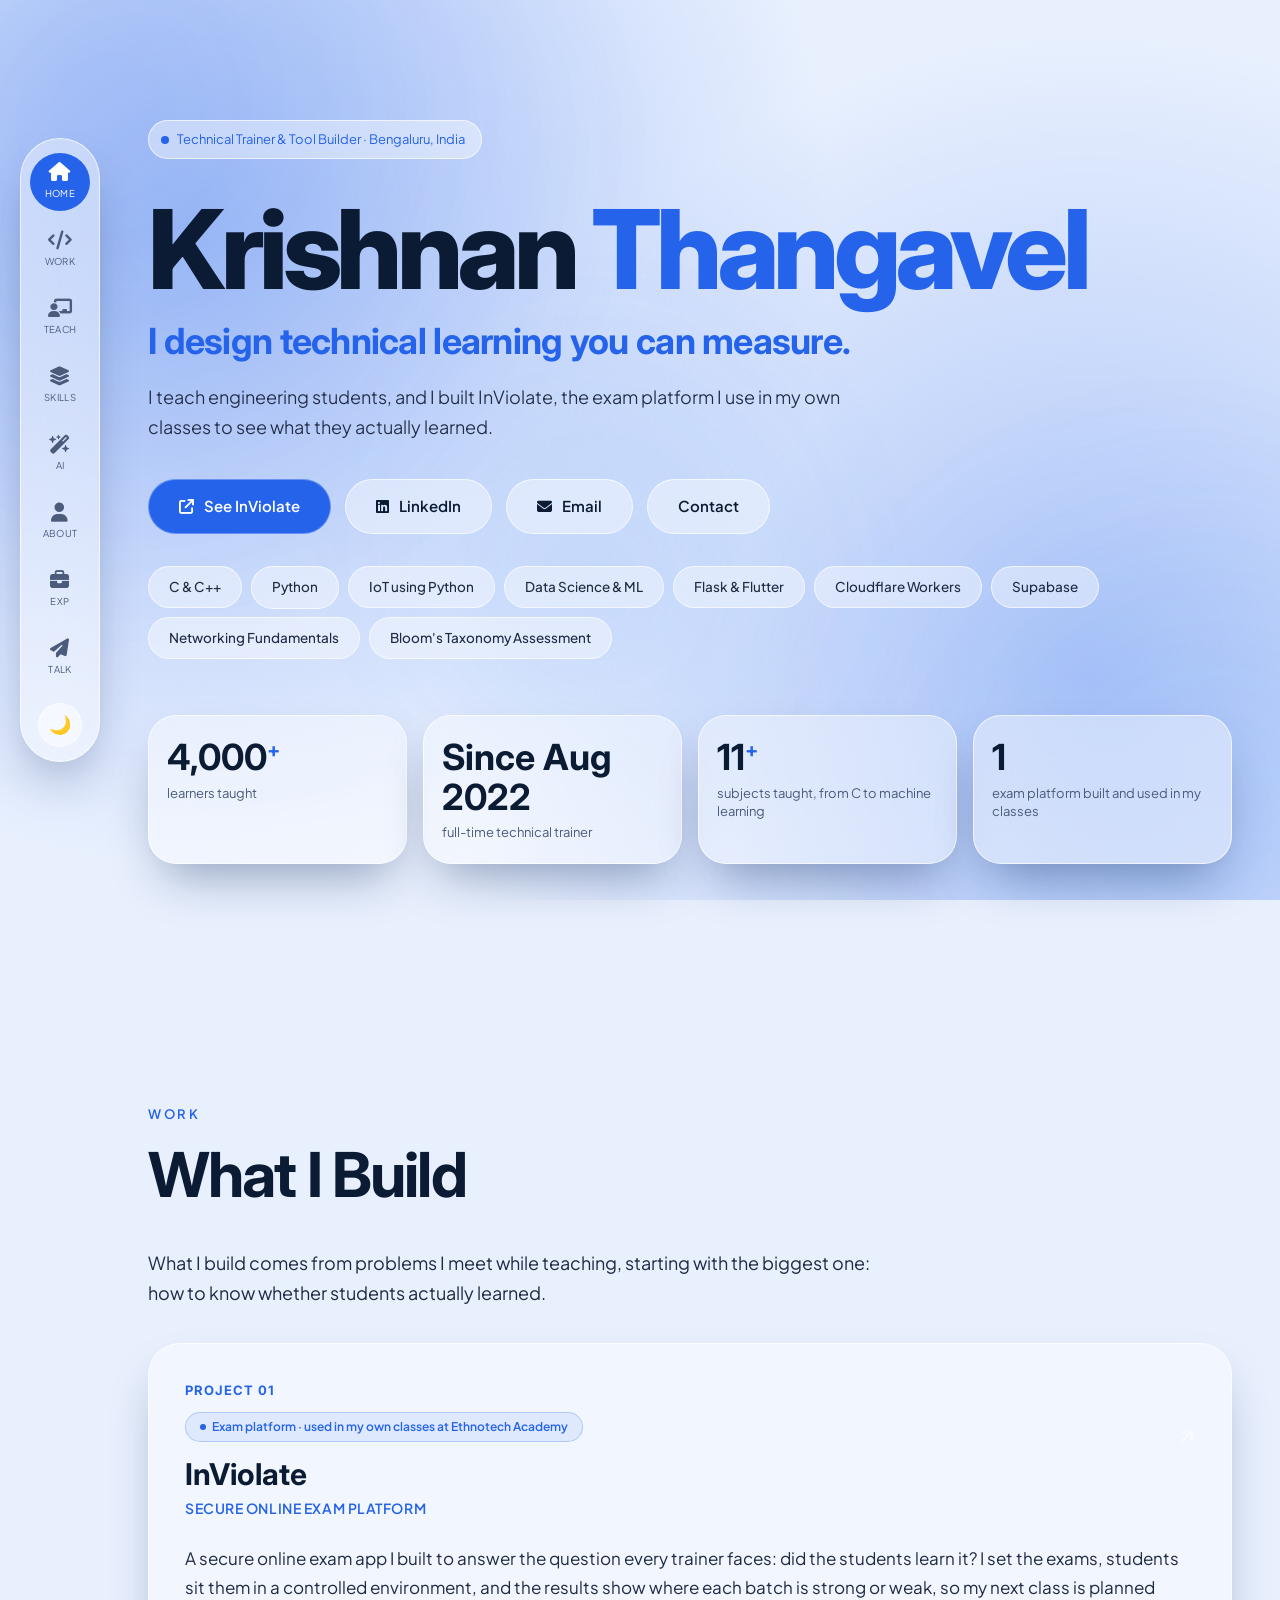
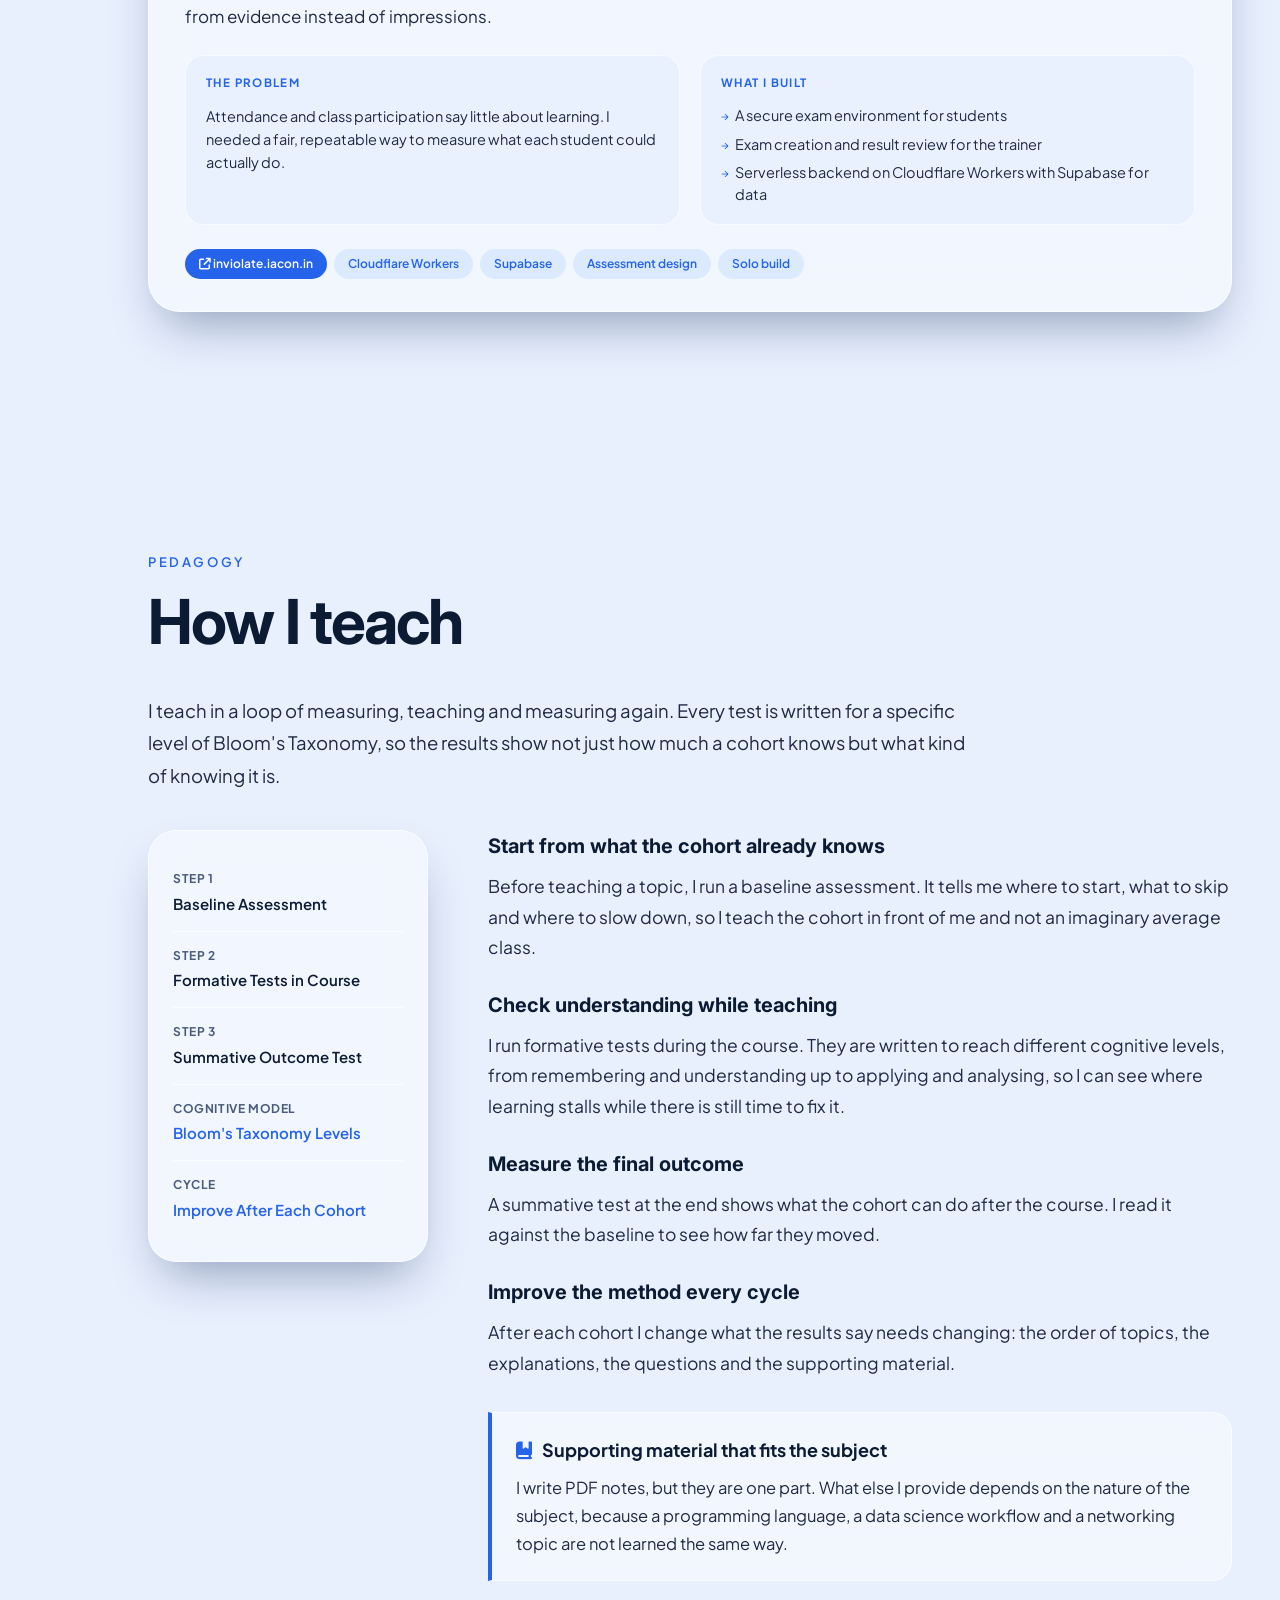
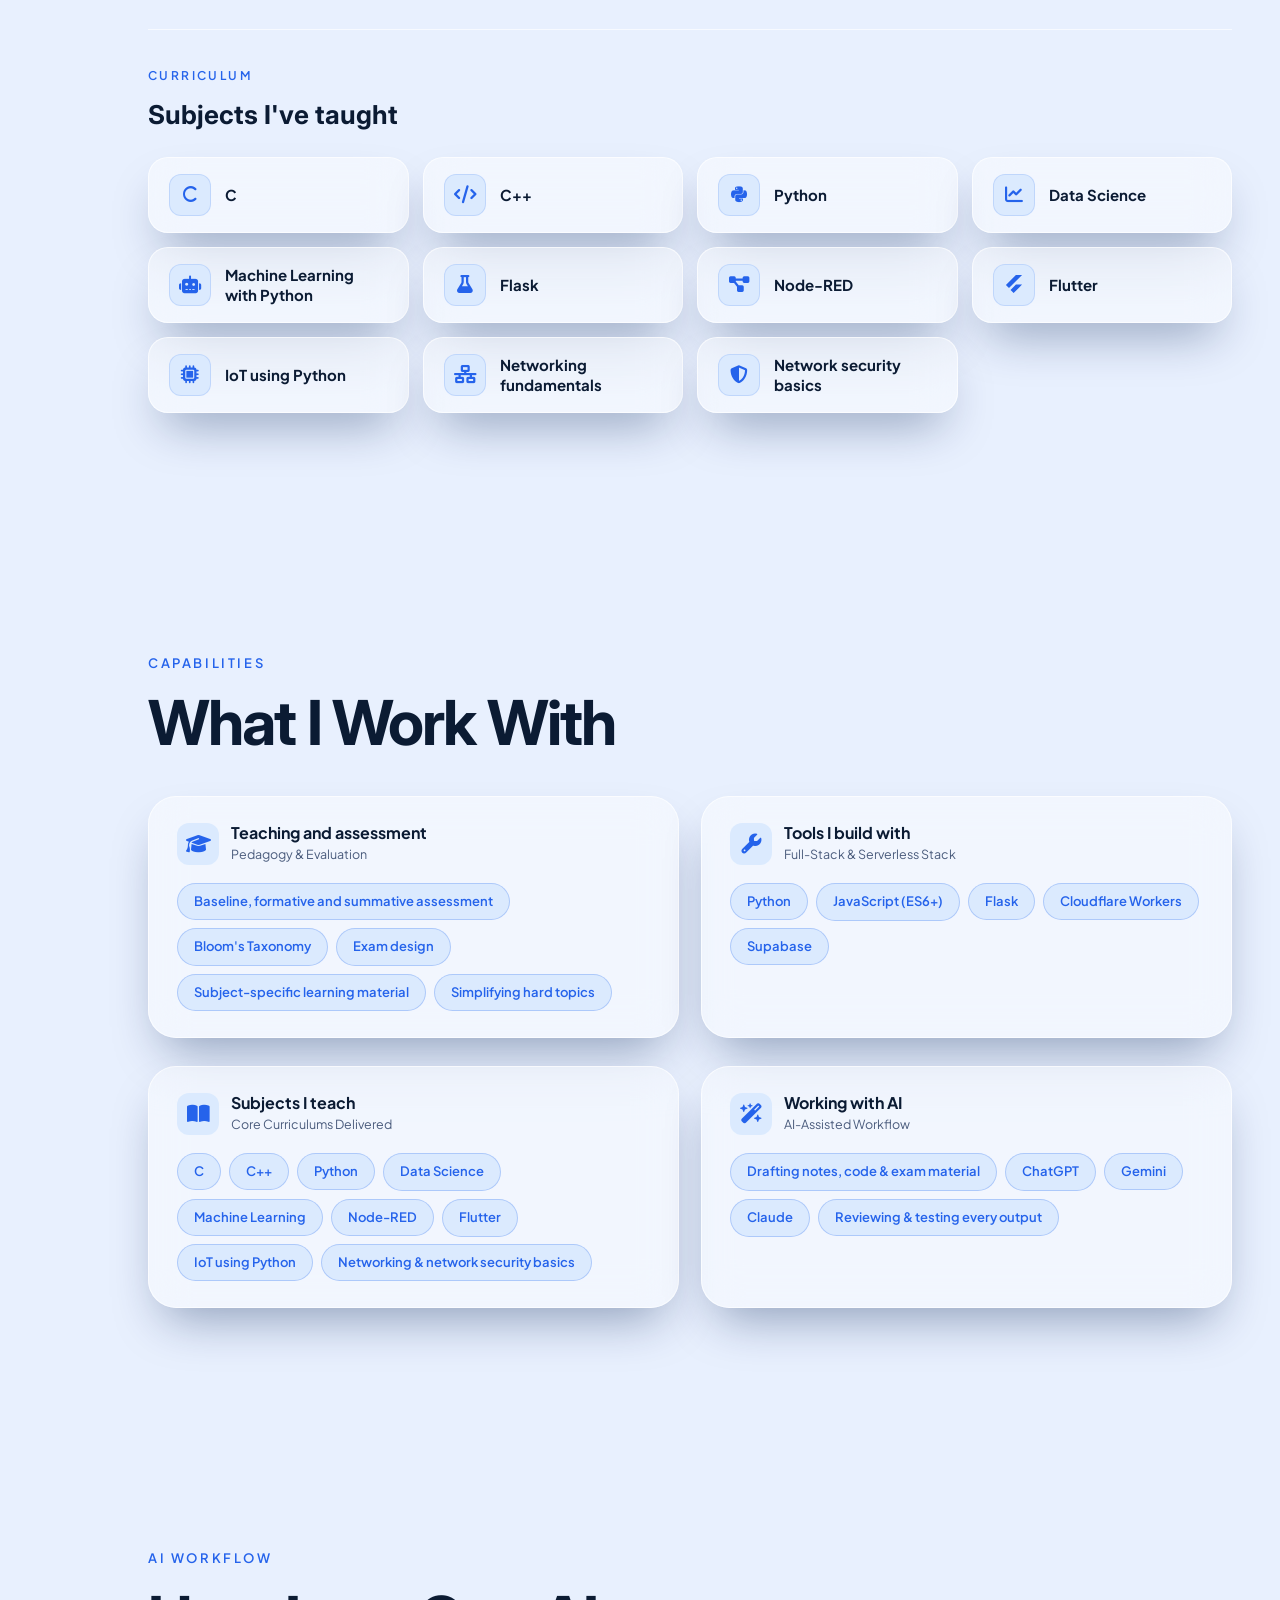
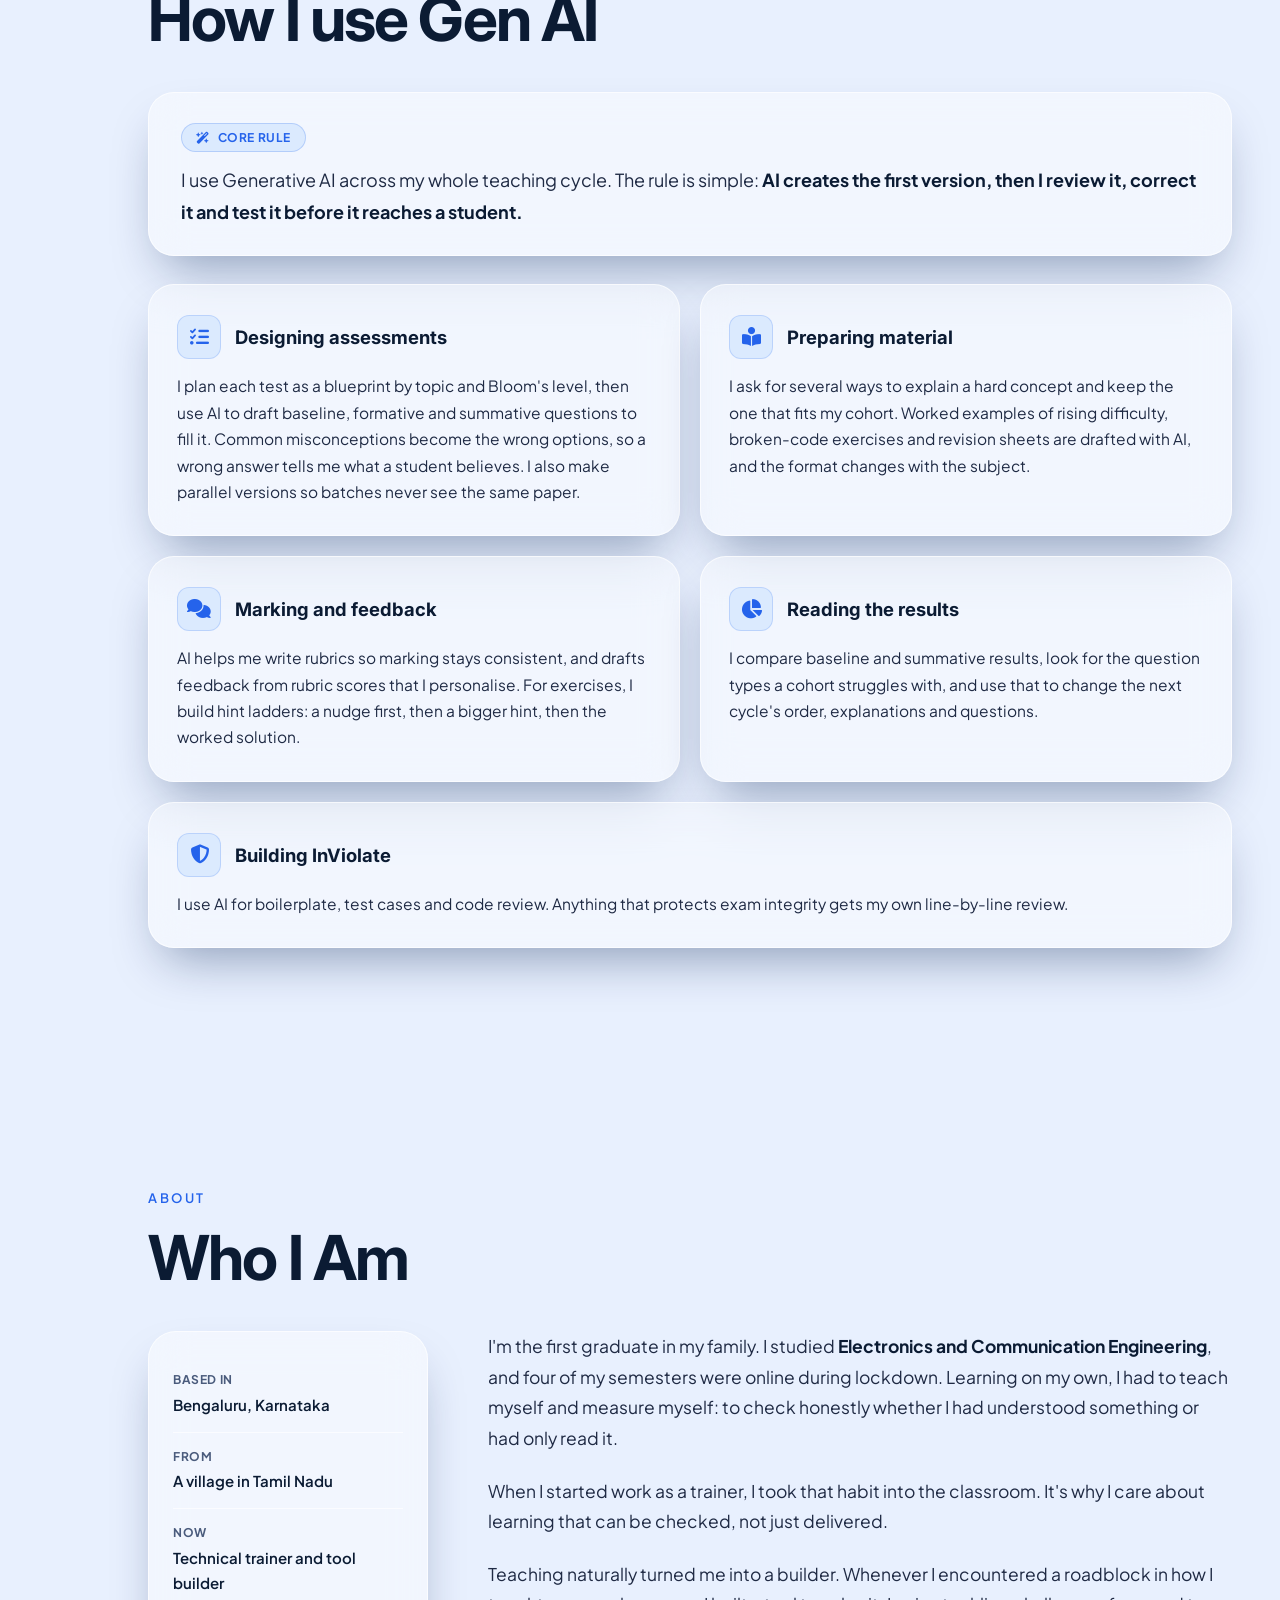
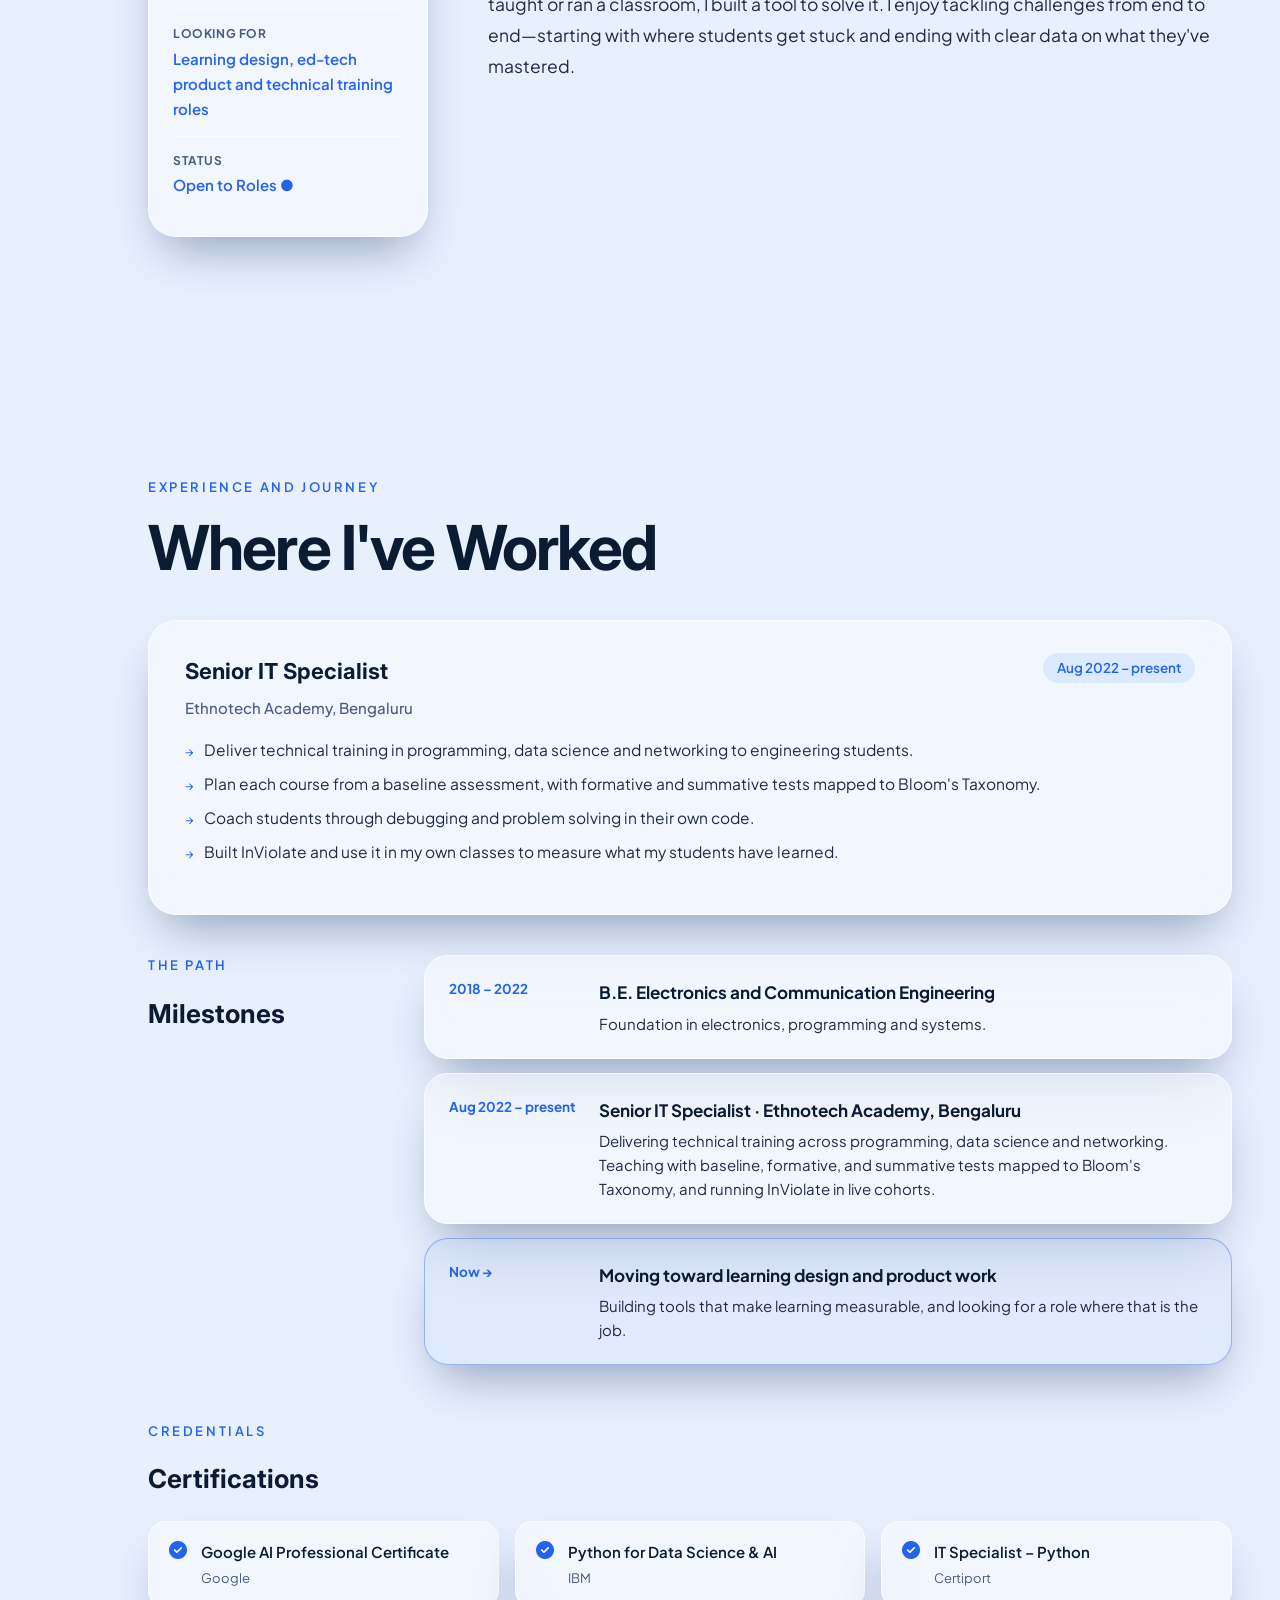
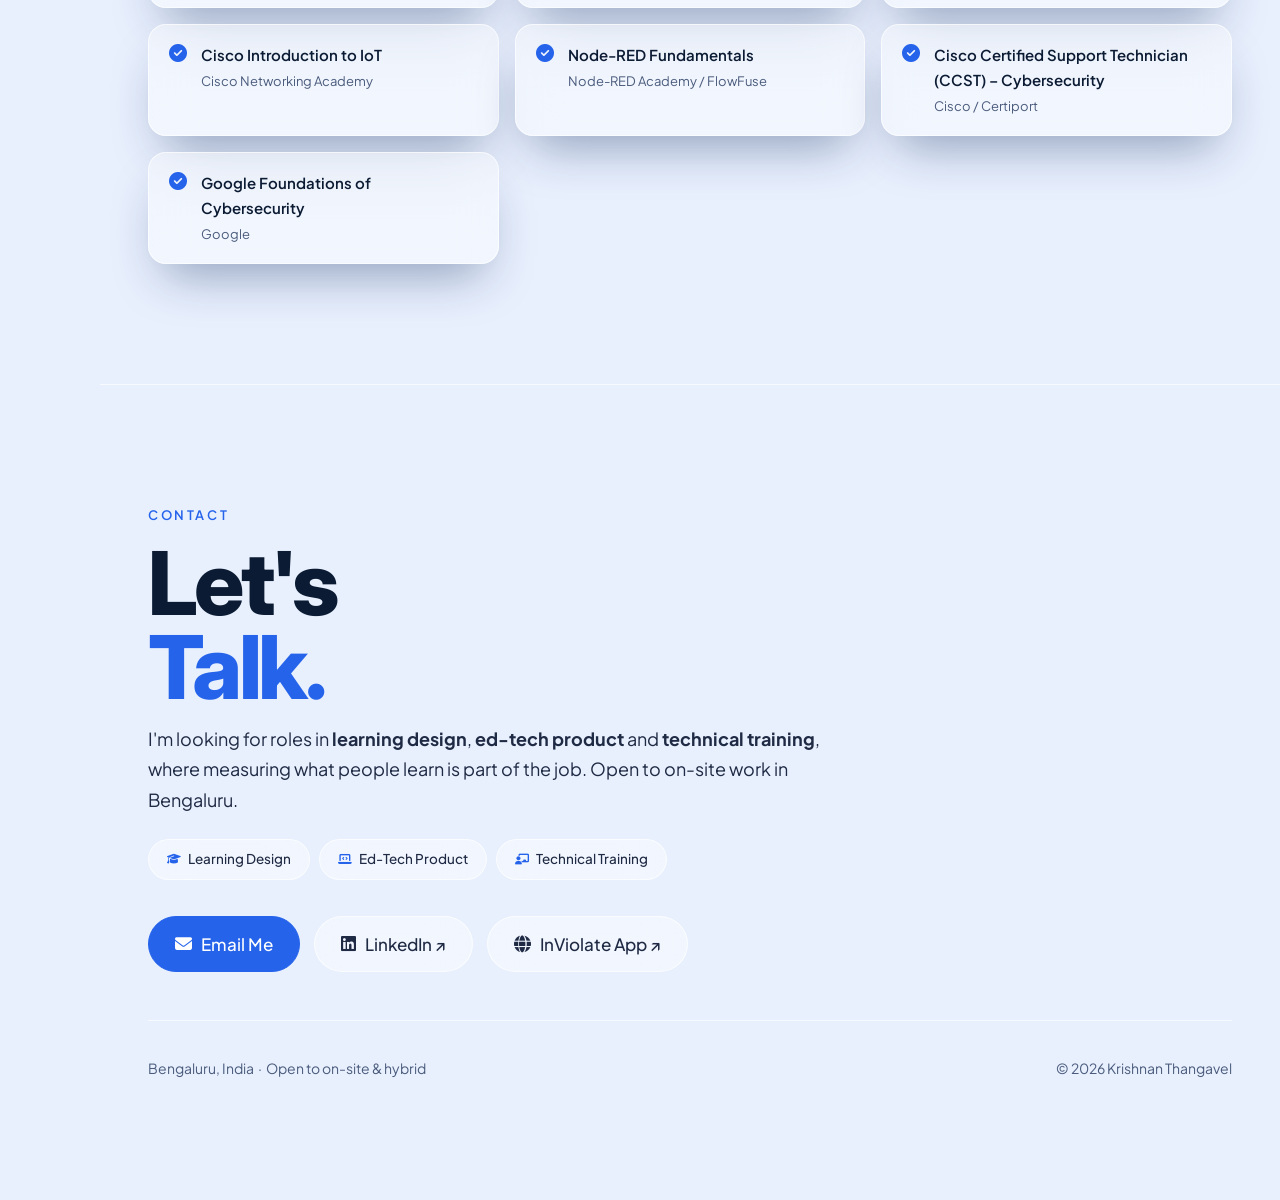
==== commit 748c13a3: "corrections made and certs added" ====
--- a/index.html
+++ b/index.html
@@ -1,980 +1,2593 @@
 <!DOCTYPE html>
 <html lang="en" data-theme="light">
+
 <head>
     <meta charset="UTF-8">
     <meta name="viewport" content="width=device-width, initial-scale=1.0">
     <title>Krishnan Thangavel — Learning Design, EdTech & Technical Training</title>
-    <meta name="description" content="Portfolio of Krishnan Thangavel — Technical Trainer, Tool Builder, and Creator of InViolate. Designing technical learning you can measure.">
+    <meta name="description"
+        content="Portfolio of Krishnan Thangavel — Technical Trainer, Tool Builder, and Creator of InViolate. Designing technical learning you can measure.">
     <link rel="preconnect" href="https://fonts.googleapis.com">
-    <link href="https://fonts.googleapis.com/css2?family=Inter:opsz,wght@14..32,300..800&family=Plus+Jakarta+Sans:wght@300..700&display=swap" rel="stylesheet">
+    <link
+        href="https://fonts.googleapis.com/css2?family=Inter:opsz,wght@14..32,300..800&family=Plus+Jakarta+Sans:wght@300..700&display=swap"
+        rel="stylesheet">
     <link rel="stylesheet" href="https://cdnjs.cloudflare.com/ajax/libs/font-awesome/6.5.2/css/all.min.css">
     <style>
         [data-theme="light"] {
-          --bg:#e8f0fe; --glass-bg:rgba(255,255,255,.3); --glass-card:rgba(255,255,255,.42);
-          --glass-border:rgba(255,255,255,.65); --ink:#0b1b33; --ink-muted:#1f2a44;
-          --ink-faint:#4a5b7c; --accent:#2563eb; --accent-soft:#dbeafe;
-          --blob1:rgba(37,99,235,.2); --blob2:rgba(59,130,246,.2); --blob3:rgba(96,165,250,.15);
-          --shadow:0 25px 50px -16px rgba(0,30,80,.4); --blur:blur(20px);
-        }
+            --bg: #e8f0fe;
+            --glass-bg: rgba(255, 255, 255, .3);
+            --glass-card: rgba(255, 255, 255, .42);
+            --glass-border: rgba(255, 255, 255, .65);
+            --ink: #0b1b33;
+            --ink-muted: #1f2a44;
+            --ink-faint: #4a5b7c;
+            --accent: #2563eb;
+            --accent-soft: #dbeafe;
+            --blob1: rgba(37, 99, 235, .2);
+            --blob2: rgba(59, 130, 246, .2);
+            --blob3: rgba(96, 165, 250, .15);
+            --shadow: 0 25px 50px -16px rgba(0, 30, 80, .4);
+            --blur: blur(20px);
+        }
+
         [data-theme="dark"] {
-          --bg:#050b17; --glass-bg:rgba(10,20,40,.4); --glass-card:rgba(20,30,50,.52);
-          --glass-border:rgba(70,90,120,.42); --ink:#f1f5f9; --ink-muted:#cbd5e1;
-          --ink-faint:#94a3b8; --accent:#3b82f6; --accent-soft:#1e3a5f;
-          --blob1:rgba(59,130,246,.15); --blob2:rgba(37,99,235,.15); --blob3:rgba(96,165,250,.1);
-          --shadow:0 25px 50px -16px #000; --blur:blur(20px);
-        }
-        *{margin:0;padding:0;box-sizing:border-box}
-        html{scroll-behavior:smooth}
-        body{background:var(--bg);color:var(--ink);font-family:'Plus Jakarta Sans','Inter',sans-serif;
-          font-size:17px;line-height:1.65;transition:background .3s,color .2s;
-          -webkit-font-smoothing:antialiased;overflow-x:hidden}
-        .liquid-blobs{position:fixed;inset:0;overflow:hidden;pointer-events:none;z-index:-1}
-        .blob{position:absolute;border-radius:50%;filter:blur(60px);opacity:.7;animation:float 20s infinite ease-in-out}
-        .blob:nth-child(1){width:60vmax;height:60vmax;left:-10vmax;top:-10vmax;background:radial-gradient(circle at 30% 30%,var(--blob1),transparent 70%);animation-duration:25s;animation-delay:-2s}
-        .blob:nth-child(2){width:50vmax;height:50vmax;right:-10vmax;bottom:-10vmax;background:radial-gradient(circle at 70% 70%,var(--blob2),transparent 70%);animation-duration:22s;animation-delay:-5s}
-        .blob:nth-child(3){width:40vmax;height:40vmax;left:30%;top:30%;background:radial-gradient(circle at 40% 60%,var(--blob3),transparent 70%);animation-duration:18s;animation-delay:-10s}
-        @keyframes float{0%{transform:translate(0,0) scale(1)}25%{transform:translate(5%,5%) scale(1.1)}50%{transform:translate(-5%,10%) scale(.9)}75%{transform:translate(10%,-5%) scale(1.05)}100%{transform:translate(0,0) scale(1)}}
-        body::before{content:'';position:fixed;inset:0;background:radial-gradient(circle at 15% 25%,rgba(37,99,235,.35) 0%,transparent 50%),radial-gradient(circle at 85% 75%,rgba(37,99,235,.3) 0%,transparent 50%);pointer-events:none;z-index:-1}
-        @media(min-width:901px){body{padding-left:100px}}
-        #left-nav{position:fixed;left:20px;top:50%;transform:translateY(-50%);width:80px;
-          background:var(--glass-card);backdrop-filter:var(--blur);-webkit-backdrop-filter:var(--blur);
-          border:1px solid var(--glass-border);border-radius:40px;padding:14px 0;
-          display:flex;flex-direction:column;align-items:center;gap:10px;z-index:500;box-shadow:var(--shadow)}
-        #left-nav .nav-item{display:flex;flex-direction:column;align-items:center;justify-content:center;
-          width:60px;height:58px;text-decoration:none;color:var(--ink-faint);font-size:9.5px;
-          text-transform:uppercase;letter-spacing:.04em;transition:.15s;border-radius:50%;gap:2px}
-        #left-nav .nav-item i{font-size:19px;margin-bottom:2px}
-        #left-nav .nav-item.active{background:var(--accent);color:#fff}
-        #left-nav .nav-item:hover:not(.active){color:var(--accent);background:var(--glass-bg)}
-        #left-nav .theme-toggle-left{margin-top:6px;width:44px;height:44px;border-radius:50%;
-          border:1px solid var(--glass-border);background:var(--glass-card);backdrop-filter:var(--blur);
-          -webkit-backdrop-filter:var(--blur);color:var(--ink);font-size:18px;cursor:pointer;
-          transition:.15s;display:flex;align-items:center;justify-content:center}
-        #left-nav .theme-toggle-left:hover{border-color:var(--accent);color:var(--accent)}
-        #compass-overlay{position:fixed;inset:0;z-index:598;background:transparent;pointer-events:none;transition:background .3s,backdrop-filter .3s}
-        #compass-overlay.open{background:rgba(0,8,26,.42);backdrop-filter:blur(6px);-webkit-backdrop-filter:blur(6px);pointer-events:all}
-        #compass-btn{position:fixed;bottom:28px;left:50%;transform:translateX(-50%);
-          width:62px;height:62px;border-radius:50%;background:var(--accent);
-          border:2px solid rgba(255,255,255,.3);color:#fff;font-size:26px;cursor:pointer;
-          z-index:600;box-shadow:0 8px 28px rgba(37,99,235,.55),0 2px 8px rgba(0,0,0,.3);
-          transition:transform .4s cubic-bezier(.34,1.56,.64,1),background .2s,box-shadow .2s;
-          display:none;align-items:center;justify-content:center}
-        #compass-btn.open{transform:translateX(-50%) rotate(135deg) scale(.88);background:#1d4ed8;box-shadow:0 4px 14px rgba(37,99,235,.25)}
-        #compass-btn::before{content:'';position:absolute;inset:-7px;border-radius:50%;border:2px solid rgba(37,99,235,.45);animation:cPulse 2.8s ease-out infinite}
-        #compass-btn.open::before{animation:none;opacity:0}
-        @keyframes cPulse{0%{transform:scale(1);opacity:.9}70%{transform:scale(1.6);opacity:0}100%{transform:scale(1.6);opacity:0}}
-        #compass-popup{position:fixed;bottom:108px;left:50%;transform:translateX(-50%) scale(.4) translateY(40px);
-          transform-origin:bottom center;z-index:599;display:grid;grid-template-columns:1fr 1fr;
-          gap:8px;padding:14px;width:228px;background:var(--glass-card);
-          backdrop-filter:blur(28px);-webkit-backdrop-filter:blur(28px);
-          border:1px solid var(--glass-border);border-radius:28px;
-          box-shadow:0 32px 80px -8px rgba(0,10,50,.55),inset 0 0 0 1px rgba(255,255,255,.12);
-          opacity:0;pointer-events:none;transition:transform .38s cubic-bezier(.34,1.45,.64,1),opacity .22s ease}
-        #compass-popup.open{transform:translateX(-50%) scale(1) translateY(0);opacity:1;pointer-events:all}
-        .cp-item{display:flex;flex-direction:column;align-items:center;justify-content:center;gap:5px;
-          padding:13px 6px;border-radius:16px;text-decoration:none;color:var(--ink-faint);
-          font-size:10.5px;font-weight:600;text-transform:uppercase;letter-spacing:.06em;
-          border:1px solid transparent;background:transparent;cursor:pointer;font-family:inherit;
-          opacity:0;transform:scale(.6) translateY(10px);
-          transition:opacity .01s,transform .01s,background .15s,color .15s,border-color .15s}
-        #compass-popup.open .cp-item,#compass-popup.open .cp-theme{opacity:1;transform:scale(1) translateY(0);
-          transition:opacity .28s ease,transform .32s cubic-bezier(.34,1.5,.64,1),background .15s,color .15s,border-color .15s}
-        #compass-popup.open .cp-item:nth-child(1){transition-delay:.04s}
-        #compass-popup.open .cp-item:nth-child(2){transition-delay:.08s}
-        #compass-popup.open .cp-item:nth-child(3){transition-delay:.12s}
-        #compass-popup.open .cp-item:nth-child(4){transition-delay:.16s}
-        #compass-popup.open .cp-item:nth-child(5){transition-delay:.20s}
-        #compass-popup.open .cp-item:nth-child(6){transition-delay:.24s}
-        #compass-popup.open .cp-item:nth-child(7){transition-delay:.28s}
-        #compass-popup.open .cp-theme{transition-delay:.32s}
-        .cp-item i{font-size:19px}
-        .cp-item:hover{background:rgba(255,255,255,.15);border-color:var(--accent);color:var(--accent);transform:scale(1.07)}
-        .cp-item.active{background:var(--accent);color:#fff;border-color:transparent}
-        .cp-item.active:hover{transform:scale(1.04)}
-        .cp-theme{display:flex;flex-direction:column;align-items:center;justify-content:center;gap:5px;
-          padding:13px 6px;border-radius:16px;font-size:10.5px;font-weight:600;
-          text-transform:uppercase;letter-spacing:.06em;border:1px solid var(--glass-border);
-          color:var(--ink-faint);background:transparent;cursor:pointer;font-family:inherit;
-          opacity:0;transform:scale(.6) translateY(10px)}
-        .cp-theme:hover{background:rgba(255,255,255,.15);border-color:var(--accent);color:var(--accent);transform:scale(1.07)}
-        .cp-theme .ti{font-size:19px;line-height:1}
-
-        section{border-radius:0}
-        #hero{background:transparent;backdrop-filter:none}
-        .wrap,.hero-wrap,.contact-wrap{max-width:1200px;margin:0 auto;padding:120px 48px}
-        @media(max-width:700px){.wrap,.hero-wrap,.contact-wrap{padding:80px 24px}}
-        .section-label{font-size:13px;font-weight:600;letter-spacing:.2em;text-transform:uppercase;color:var(--accent);margin-bottom:16px;display:block}
-        .section-title{font-family:'Inter',sans-serif;font-size:clamp(40px,5.5vw,62px);font-weight:700;line-height:1.06;letter-spacing:-.03em;color:var(--ink);margin-bottom:40px}
-        .shimmer{position:relative;overflow:hidden}
-        .shimmer::after{content:'';position:absolute;top:0;left:-100%;width:100%;height:100%;
-          background:linear-gradient(90deg,transparent,rgba(255,255,255,.18),transparent);
-          transition:left .55s;pointer-events:none;border-radius:inherit}
-        .shimmer:hover::after{left:100%}
+            --bg: #050b17;
+            --glass-bg: rgba(10, 20, 40, .4);
+            --glass-card: rgba(20, 30, 50, .52);
+            --glass-border: rgba(70, 90, 120, .42);
+            --ink: #f1f5f9;
+            --ink-muted: #cbd5e1;
+            --ink-faint: #94a3b8;
+            --accent: #3b82f6;
+            --accent-soft: #1e3a5f;
+            --blob1: rgba(59, 130, 246, .15);
+            --blob2: rgba(37, 99, 235, .15);
+            --blob3: rgba(96, 165, 250, .1);
+            --shadow: 0 25px 50px -16px #000;
+            --blur: blur(20px);
+        }
+
+        * {
+            margin: 0;
+            padding: 0;
+            box-sizing: border-box
+        }
+
+        html {
+            scroll-behavior: smooth
+        }
+
+        body {
+            background: var(--bg);
+            color: var(--ink);
+            font-family: 'Plus Jakarta Sans', 'Inter', sans-serif;
+            font-size: 17px;
+            line-height: 1.65;
+            transition: background .3s, color .2s;
+            -webkit-font-smoothing: antialiased;
+            overflow-x: hidden
+        }
+
+        .liquid-blobs {
+            position: fixed;
+            inset: 0;
+            overflow: hidden;
+            pointer-events: none;
+            z-index: -1
+        }
+
+        .blob {
+            position: absolute;
+            border-radius: 50%;
+            filter: blur(60px);
+            opacity: .7;
+            animation: float 20s infinite ease-in-out
+        }
+
+        .blob:nth-child(1) {
+            width: 60vmax;
+            height: 60vmax;
+            left: -10vmax;
+            top: -10vmax;
+            background: radial-gradient(circle at 30% 30%, var(--blob1), transparent 70%);
+            animation-duration: 25s;
+            animation-delay: -2s
+        }
+
+        .blob:nth-child(2) {
+            width: 50vmax;
+            height: 50vmax;
+            right: -10vmax;
+            bottom: -10vmax;
+            background: radial-gradient(circle at 70% 70%, var(--blob2), transparent 70%);
+            animation-duration: 22s;
+            animation-delay: -5s
+        }
+
+        .blob:nth-child(3) {
+            width: 40vmax;
+            height: 40vmax;
+            left: 30%;
+            top: 30%;
+            background: radial-gradient(circle at 40% 60%, var(--blob3), transparent 70%);
+            animation-duration: 18s;
+            animation-delay: -10s
+        }
+
+        @keyframes float {
+            0% {
+                transform: translate(0, 0) scale(1)
+            }
+
+            25% {
+                transform: translate(5%, 5%) scale(1.1)
+            }
+
+            50% {
+                transform: translate(-5%, 10%) scale(.9)
+            }
+
+            75% {
+                transform: translate(10%, -5%) scale(1.05)
+            }
+
+            100% {
+                transform: translate(0, 0) scale(1)
+            }
+        }
+
+        body::before {
+            content: '';
+            position: fixed;
+            inset: 0;
+            background: radial-gradient(circle at 15% 25%, rgba(37, 99, 235, .35) 0%, transparent 50%), radial-gradient(circle at 85% 75%, rgba(37, 99, 235, .3) 0%, transparent 50%);
+            pointer-events: none;
+            z-index: -1
+        }
+
+        @media(min-width:901px) {
+            body {
+                padding-left: 100px
+            }
+        }
+
+        #left-nav {
+            position: fixed;
+            left: 20px;
+            top: 50%;
+            transform: translateY(-50%);
+            width: 80px;
+            background: var(--glass-card);
+            backdrop-filter: var(--blur);
+            -webkit-backdrop-filter: var(--blur);
+            border: 1px solid var(--glass-border);
+            border-radius: 40px;
+            padding: 14px 0;
+            display: flex;
+            flex-direction: column;
+            align-items: center;
+            gap: 10px;
+            z-index: 500;
+            box-shadow: var(--shadow)
+        }
+
+        #left-nav .nav-item {
+            display: flex;
+            flex-direction: column;
+            align-items: center;
+            justify-content: center;
+            width: 60px;
+            height: 58px;
+            text-decoration: none;
+            color: var(--ink-faint);
+            font-size: 9.5px;
+            text-transform: uppercase;
+            letter-spacing: .04em;
+            transition: .15s;
+            border-radius: 50%;
+            gap: 2px
+        }
+
+        #left-nav .nav-item i {
+            font-size: 19px;
+            margin-bottom: 2px
+        }
+
+        #left-nav .nav-item.active {
+            background: var(--accent);
+            color: #fff
+        }
+
+        #left-nav .nav-item:hover:not(.active) {
+            color: var(--accent);
+            background: var(--glass-bg)
+        }
+
+        #left-nav .theme-toggle-left {
+            margin-top: 6px;
+            width: 44px;
+            height: 44px;
+            border-radius: 50%;
+            border: 1px solid var(--glass-border);
+            background: var(--glass-card);
+            backdrop-filter: var(--blur);
+            -webkit-backdrop-filter: var(--blur);
+            color: var(--ink);
+            font-size: 18px;
+            cursor: pointer;
+            transition: .15s;
+            display: flex;
+            align-items: center;
+            justify-content: center
+        }
+
+        #left-nav .theme-toggle-left:hover {
+            border-color: var(--accent);
+            color: var(--accent)
+        }
+
+        #compass-overlay {
+            position: fixed;
+            inset: 0;
+            z-index: 598;
+            background: transparent;
+            pointer-events: none;
+            transition: background .3s, backdrop-filter .3s
+        }
+
+        #compass-overlay.open {
+            background: rgba(0, 8, 26, .42);
+            backdrop-filter: blur(6px);
+            -webkit-backdrop-filter: blur(6px);
+            pointer-events: all
+        }
+
+        #compass-btn {
+            position: fixed;
+            bottom: 28px;
+            left: 50%;
+            transform: translateX(-50%);
+            width: 62px;
+            height: 62px;
+            border-radius: 50%;
+            background: var(--accent);
+            border: 2px solid rgba(255, 255, 255, .3);
+            color: #fff;
+            font-size: 26px;
+            cursor: pointer;
+            z-index: 600;
+            box-shadow: 0 8px 28px rgba(37, 99, 235, .55), 0 2px 8px rgba(0, 0, 0, .3);
+            transition: transform .4s cubic-bezier(.34, 1.56, .64, 1), background .2s, box-shadow .2s;
+            display: none;
+            align-items: center;
+            justify-content: center
+        }
+
+        #compass-btn.open {
+            transform: translateX(-50%) rotate(135deg) scale(.88);
+            background: #1d4ed8;
+            box-shadow: 0 4px 14px rgba(37, 99, 235, .25)
+        }
+
+        #compass-btn::before {
+            content: '';
+            position: absolute;
+            inset: -7px;
+            border-radius: 50%;
+            border: 2px solid rgba(37, 99, 235, .45);
+            animation: cPulse 2.8s ease-out infinite
+        }
+
+        #compass-btn.open::before {
+            animation: none;
+            opacity: 0
+        }
+
+        @keyframes cPulse {
+            0% {
+                transform: scale(1);
+                opacity: .9
+            }
+
+            70% {
+                transform: scale(1.6);
+                opacity: 0
+            }
+
+            100% {
+                transform: scale(1.6);
+                opacity: 0
+            }
+        }
+
+        #compass-popup {
+            position: fixed;
+            bottom: 108px;
+            left: 50%;
+            transform: translateX(-50%) scale(.4) translateY(40px);
+            transform-origin: bottom center;
+            z-index: 599;
+            display: grid;
+            grid-template-columns: 1fr 1fr;
+            gap: 8px;
+            padding: 14px;
+            width: 228px;
+            background: var(--glass-card);
+            backdrop-filter: blur(28px);
+            -webkit-backdrop-filter: blur(28px);
+            border: 1px solid var(--glass-border);
+            border-radius: 28px;
+            box-shadow: 0 32px 80px -8px rgba(0, 10, 50, .55), inset 0 0 0 1px rgba(255, 255, 255, .12);
+            opacity: 0;
+            pointer-events: none;
+            transition: transform .38s cubic-bezier(.34, 1.45, .64, 1), opacity .22s ease
+        }
+
+        #compass-popup.open {
+            transform: translateX(-50%) scale(1) translateY(0);
+            opacity: 1;
+            pointer-events: all
+        }
+
+        .cp-item {
+            display: flex;
+            flex-direction: column;
+            align-items: center;
+            justify-content: center;
+            gap: 5px;
+            padding: 13px 6px;
+            border-radius: 16px;
+            text-decoration: none;
+            color: var(--ink-faint);
+            font-size: 10.5px;
+            font-weight: 600;
+            text-transform: uppercase;
+            letter-spacing: .06em;
+            border: 1px solid transparent;
+            background: transparent;
+            cursor: pointer;
+            font-family: inherit;
+            opacity: 0;
+            transform: scale(.6) translateY(10px);
+            transition: opacity .01s, transform .01s, background .15s, color .15s, border-color .15s
+        }
+
+        #compass-popup.open .cp-item,
+        #compass-popup.open .cp-theme {
+            opacity: 1;
+            transform: scale(1) translateY(0);
+            transition: opacity .28s ease, transform .32s cubic-bezier(.34, 1.5, .64, 1), background .15s, color .15s, border-color .15s
+        }
+
+        #compass-popup.open .cp-item:nth-child(1) {
+            transition-delay: .04s
+        }
+
+        #compass-popup.open .cp-item:nth-child(2) {
+            transition-delay: .08s
+        }
+
+        #compass-popup.open .cp-item:nth-child(3) {
+            transition-delay: .12s
+        }
+
+        #compass-popup.open .cp-item:nth-child(4) {
+            transition-delay: .16s
+        }
+
+        #compass-popup.open .cp-item:nth-child(5) {
+            transition-delay: .20s
+        }
+
+        #compass-popup.open .cp-item:nth-child(6) {
+            transition-delay: .24s
+        }
+
+        #compass-popup.open .cp-item:nth-child(7) {
+            transition-delay: .28s
+        }
+
+        #compass-popup.open .cp-theme {
+            transition-delay: .32s
+        }
+
+        .cp-item i {
+            font-size: 19px
+        }
+
+        .cp-item:hover {
+            background: rgba(255, 255, 255, .15);
+            border-color: var(--accent);
+            color: var(--accent);
+            transform: scale(1.07)
+        }
+
+        .cp-item.active {
+            background: var(--accent);
+            color: #fff;
+            border-color: transparent
+        }
+
+        .cp-item.active:hover {
+            transform: scale(1.04)
+        }
+
+        .cp-theme {
+            display: flex;
+            flex-direction: column;
+            align-items: center;
+            justify-content: center;
+            gap: 5px;
+            padding: 13px 6px;
+            border-radius: 16px;
+            font-size: 10.5px;
+            font-weight: 600;
+            text-transform: uppercase;
+            letter-spacing: .06em;
+            border: 1px solid var(--glass-border);
+            color: var(--ink-faint);
+            background: transparent;
+            cursor: pointer;
+            font-family: inherit;
+            opacity: 0;
+            transform: scale(.6) translateY(10px)
+        }
+
+        .cp-theme:hover {
+            background: rgba(255, 255, 255, .15);
+            border-color: var(--accent);
+            color: var(--accent);
+            transform: scale(1.07)
+        }
+
+        .cp-theme .ti {
+            font-size: 19px;
+            line-height: 1
+        }
+
+        section {
+            border-radius: 0
+        }
+
+        #hero {
+            background: transparent;
+            backdrop-filter: none
+        }
+
+        .wrap,
+        .hero-wrap,
+        .contact-wrap {
+            max-width: 1200px;
+            margin: 0 auto;
+            padding: 120px 48px
+        }
+
+        @media(max-width:700px) {
+
+            .wrap,
+            .hero-wrap,
+            .contact-wrap {
+                padding: 80px 24px
+            }
+        }
+
+        .section-label {
+            font-size: 13px;
+            font-weight: 600;
+            letter-spacing: .2em;
+            text-transform: uppercase;
+            color: var(--accent);
+            margin-bottom: 16px;
+            display: block
+        }
+
+        .section-title {
+            font-family: 'Inter', sans-serif;
+            font-size: clamp(40px, 5.5vw, 62px);
+            font-weight: 700;
+            line-height: 1.06;
+            letter-spacing: -.03em;
+            color: var(--ink);
+            margin-bottom: 40px
+        }
+
+        .shimmer {
+            position: relative;
+            overflow: hidden
+        }
+
+        .shimmer::after {
+            content: '';
+            position: absolute;
+            top: 0;
+            left: -100%;
+            width: 100%;
+            height: 100%;
+            background: linear-gradient(90deg, transparent, rgba(255, 255, 255, .18), transparent);
+            transition: left .55s;
+            pointer-events: none;
+            border-radius: inherit
+        }
+
+        .shimmer:hover::after {
+            left: 100%
+        }
 
         /* ══ HERO ══ */
-        #hero{min-height:100vh;display:flex;align-items:center}
-        .hero-wrap{width:100%}
-        .hero-badge{display:inline-flex;align-items:center;gap:8px;background:var(--glass-card);backdrop-filter:var(--blur);-webkit-backdrop-filter:var(--blur);border:1px solid var(--glass-border);border-radius:40px;padding:8px 16px 8px 12px;font-size:13px;color:var(--accent);margin-bottom:40px}
-        .badge-dot{width:8px;height:8px;background:var(--accent);border-radius:50%;animation:pulse 2s infinite}
-        @keyframes pulse{0%{opacity:.6;transform:scale(1)}50%{opacity:1;transform:scale(1.3)}}
-        .hero-name{font-family:'Inter',sans-serif;font-size:clamp(54px,9vw,110px);font-weight:800;line-height:.92;letter-spacing:-.05em;color:var(--ink);margin-bottom:18px}
-        .hero-name span{color:var(--accent)}
-        .hero-role{font-family:'Inter',sans-serif;font-size:clamp(22px,3.2vw,36px);font-weight:700;color:var(--accent);letter-spacing:-.02em;margin-bottom:18px;line-height:1.25}
-        .hero-sub{font-size:18px;font-weight:350;color:var(--ink-muted);max-width:720px;margin-bottom:36px;line-height:1.7}
-        .hero-actions{display:flex;gap:14px;flex-wrap:wrap;margin-bottom:32px}
-        .btn{display:inline-flex;align-items:center;gap:10px;padding:14px 30px;border-radius:48px;font-weight:600;font-size:15px;text-decoration:none;transition:.2s;border:1px solid transparent;cursor:pointer;position:relative;overflow:hidden}
-        .btn-fill{background:var(--accent);color:#fff;border-color:rgba(255,255,255,.3)}
-        .btn-fill:hover{background:#1d4ed8;box-shadow:var(--shadow)}
-        .btn-ghost{background:var(--glass-card);backdrop-filter:var(--blur);-webkit-backdrop-filter:var(--blur);color:var(--ink);border-color:var(--glass-border)}
-        .btn-ghost:hover{border-color:var(--accent);background:var(--glass-bg)}
-        .btn::after{content:'';position:absolute;top:0;left:-100%;width:100%;height:100%;background:linear-gradient(90deg,transparent,rgba(255,255,255,.2),transparent);transition:left .5s;pointer-events:none;border-radius:inherit}
-        .btn:hover::after{left:100%}
-        .hero-pills{display:flex;flex-wrap:wrap;gap:9px;margin-bottom:56px}
-        .pill{background:var(--glass-card);backdrop-filter:var(--blur);-webkit-backdrop-filter:var(--blur);border:1px solid var(--glass-border);border-radius:40px;padding:9px 20px;font-size:13.5px;font-weight:500;color:var(--ink-muted);transition:.2s}
-        .pill:hover{border-color:var(--accent);color:var(--accent);background:var(--glass-bg)}
-        .hero-stats{display:grid;grid-template-columns:repeat(4,1fr);gap:16px}
-        .hstat{background:var(--glass-card);backdrop-filter:var(--blur);-webkit-backdrop-filter:var(--blur);border:1px solid var(--glass-border);border-radius:28px;padding:22px 18px;box-shadow:var(--shadow);transition:.2s;position:relative;overflow:hidden}
-        .hstat:hover{border-color:var(--accent);transform:translateY(-2px)}
-        .hstat-n{font-family:'Inter',sans-serif;font-size:36px;font-weight:700;color:var(--ink);line-height:1.1;margin-bottom:6px}
-        .hstat-n sup{font-size:20px;color:var(--accent)}
-        .hstat-l{font-size:13px;color:var(--ink-faint);line-height:1.4}
+        #hero {
+            min-height: 100vh;
+            display: flex;
+            align-items: center
+        }
+
+        .hero-wrap {
+            width: 100%
+        }
+
+        .hero-badge {
+            display: inline-flex;
+            align-items: center;
+            gap: 8px;
+            background: var(--glass-card);
+            backdrop-filter: var(--blur);
+            -webkit-backdrop-filter: var(--blur);
+            border: 1px solid var(--glass-border);
+            border-radius: 40px;
+            padding: 8px 16px 8px 12px;
+            font-size: 13px;
+            color: var(--accent);
+            margin-bottom: 40px
+        }
+
+        .badge-dot {
+            width: 8px;
+            height: 8px;
+            background: var(--accent);
+            border-radius: 50%;
+            animation: pulse 2s infinite
+        }
+
+        @keyframes pulse {
+            0% {
+                opacity: .6;
+                transform: scale(1)
+            }
+
+            50% {
+                opacity: 1;
+                transform: scale(1.3)
+            }
+        }
+
+        .hero-name {
+            font-family: 'Inter', sans-serif;
+            font-size: clamp(54px, 9vw, 110px);
+            font-weight: 800;
+            line-height: .92;
+            letter-spacing: -.05em;
+            color: var(--ink);
+            margin-bottom: 18px
+        }
+
+        .hero-name span {
+            color: var(--accent)
+        }
+
+        .hero-role {
+            font-family: 'Inter', sans-serif;
+            font-size: clamp(22px, 3.2vw, 36px);
+            font-weight: 700;
+            color: var(--accent);
+            letter-spacing: -.02em;
+            margin-bottom: 18px;
+            line-height: 1.25
+        }
+
+        .hero-sub {
+            font-size: 18px;
+            font-weight: 350;
+            color: var(--ink-muted);
+            max-width: 720px;
+            margin-bottom: 36px;
+            line-height: 1.7
+        }
+
+        .hero-actions {
+            display: flex;
+            gap: 14px;
+            flex-wrap: wrap;
+            margin-bottom: 32px
+        }
+
+        .btn {
+            display: inline-flex;
+            align-items: center;
+            gap: 10px;
+            padding: 14px 30px;
+            border-radius: 48px;
+            font-weight: 600;
+            font-size: 15px;
+            text-decoration: none;
+            transition: .2s;
+            border: 1px solid transparent;
+            cursor: pointer;
+            position: relative;
+            overflow: hidden
+        }
+
+        .btn-fill {
+            background: var(--accent);
+            color: #fff;
+            border-color: rgba(255, 255, 255, .3)
+        }
+
+        .btn-fill:hover {
+            background: #1d4ed8;
+            box-shadow: var(--shadow)
+        }
+
+        .btn-ghost {
+            background: var(--glass-card);
+            backdrop-filter: var(--blur);
+            -webkit-backdrop-filter: var(--blur);
+            color: var(--ink);
+            border-color: var(--glass-border)
+        }
+
+        .btn-ghost:hover {
+            border-color: var(--accent);
+            background: var(--glass-bg)
+        }
+
+        .btn::after {
+            content: '';
+            position: absolute;
+            top: 0;
+            left: -100%;
+            width: 100%;
+            height: 100%;
+            background: linear-gradient(90deg, transparent, rgba(255, 255, 255, .2), transparent);
+            transition: left .5s;
+            pointer-events: none;
+            border-radius: inherit
+        }
+
+        .btn:hover::after {
+            left: 100%
+        }
+
+        .hero-pills {
+            display: flex;
+            flex-wrap: wrap;
+            gap: 9px;
+            margin-bottom: 56px
+        }
+
+        .pill {
+            background: var(--glass-card);
+            backdrop-filter: var(--blur);
+            -webkit-backdrop-filter: var(--blur);
+            border: 1px solid var(--glass-border);
+            border-radius: 40px;
+            padding: 9px 20px;
+            font-size: 13.5px;
+            font-weight: 500;
+            color: var(--ink-muted);
+            transition: .2s
+        }
+
+        .pill:hover {
+            border-color: var(--accent);
+            color: var(--accent);
+            background: var(--glass-bg)
+        }
+
+        .hero-stats {
+            display: grid;
+            grid-template-columns: repeat(4, 1fr);
+            gap: 16px
+        }
+
+        .hstat {
+            background: var(--glass-card);
+            backdrop-filter: var(--blur);
+            -webkit-backdrop-filter: var(--blur);
+            border: 1px solid var(--glass-border);
+            border-radius: 28px;
+            padding: 22px 18px;
+            box-shadow: var(--shadow);
+            transition: .2s;
+            position: relative;
+            overflow: hidden
+        }
+
+        .hstat:hover {
+            border-color: var(--accent);
+            transform: translateY(-2px)
+        }
+
+        .hstat-n {
+            font-family: 'Inter', sans-serif;
+            font-size: 36px;
+            font-weight: 700;
+            color: var(--ink);
+            line-height: 1.1;
+            margin-bottom: 6px
+        }
+
+        .hstat-n sup {
+            font-size: 20px;
+            color: var(--accent)
+        }
+
+        .hstat-l {
+            font-size: 13px;
+            color: var(--ink-faint);
+            line-height: 1.4
+        }
 
         /* ══ WORK / PROJECTS ══ */
-        .project-list{display:flex;flex-direction:column;gap:24px;margin-top:12px}
-        .pcard{background:var(--glass-card);backdrop-filter:var(--blur);-webkit-backdrop-filter:var(--blur);border:1px solid var(--glass-border);border-radius:32px;padding:36px 36px 32px;box-shadow:var(--shadow);transition:.25s;position:relative;overflow:hidden}
-        .pcard:hover{border-color:var(--accent);transform:translateY(-4px)}
-        .pcard::after{content:'';position:absolute;top:0;left:-100%;width:100%;height:100%;background:linear-gradient(90deg,transparent,rgba(255,255,255,.14),transparent);transition:left .6s;pointer-events:none;border-radius:inherit}
-        .pcard:hover::after{left:100%}
-        .pcard-top{display:flex;align-items:flex-start;justify-content:space-between;gap:20px;margin-bottom:6px}
-        .pcard-num{font-family:'Inter',sans-serif;font-size:13px;font-weight:700;color:var(--accent);letter-spacing:.08em;margin-bottom:8px}
-        .pcard-title{font-family:'Inter',sans-serif;font-size:clamp(22px,3vw,30px);font-weight:700;color:var(--ink);line-height:1.1;margin-bottom:6px}
-        .pcard-subtitle{font-size:14px;font-weight:600;color:var(--accent);letter-spacing:.04em;text-transform:uppercase;margin-bottom:18px}
-        .parrow{font-size:24px;color:var(--glass-border);transition:.2s;flex-shrink:0;margin-top:4px;text-decoration:none}
-        .pcard:hover .parrow{color:var(--accent);transform:translate(3px,-3px)}
-        .pcard-desc{color:var(--ink-muted);font-size:17px;line-height:1.7;margin-bottom:24px}
-        .pdetail-grid{display:grid;grid-template-columns:1fr 1fr;gap:20px;margin-bottom:24px}
-        .pdetail-box{background:rgba(37,99,235,.04);border:1px solid var(--glass-border);border-radius:18px;padding:18px 20px}
-        [data-theme="dark"] .pdetail-box{background:rgba(59,130,246,.06)}
-        .pdetail-box-title{font-size:11.5px;font-weight:700;text-transform:uppercase;letter-spacing:.12em;color:var(--accent);margin-bottom:12px}
-        .pdetail-list{list-style:none;display:flex;flex-direction:column;gap:7px}
-        .pdetail-list li{font-size:14.5px;color:var(--ink-muted);padding-left:14px;position:relative;line-height:1.5}
-        .pdetail-list li::before{content:'→';position:absolute;left:0;color:var(--accent);font-size:11px;top:3px}
-        .ptags{display:flex;flex-wrap:wrap;gap:7px}
-        .tag{background:var(--accent-soft);border-radius:40px;padding:5px 14px;font-size:12px;color:var(--accent);font-weight:600;text-decoration:none}
-        .tag:hover{background:var(--accent);color:#fff}
-        .pwip-badge{display:inline-flex;align-items:center;gap:6px;background:rgba(37,99,235,.09);border:1px solid rgba(37,99,235,.25);border-radius:30px;padding:4px 14px;font-size:12px;font-weight:600;color:var(--accent);margin-bottom:16px}
-        .pwip-badge span{width:6px;height:6px;background:var(--accent);border-radius:50%;animation:pulse 1.8s infinite}
+        .project-list {
+            display: flex;
+            flex-direction: column;
+            gap: 24px;
+            margin-top: 12px
+        }
+
+        .pcard {
+            background: var(--glass-card);
+            backdrop-filter: var(--blur);
+            -webkit-backdrop-filter: var(--blur);
+            border: 1px solid var(--glass-border);
+            border-radius: 32px;
+            padding: 36px 36px 32px;
+            box-shadow: var(--shadow);
+            transition: .25s;
+            position: relative;
+            overflow: hidden
+        }
+
+        .pcard:hover {
+            border-color: var(--accent);
+            transform: translateY(-4px)
+        }
+
+        .pcard::after {
+            content: '';
+            position: absolute;
+            top: 0;
+            left: -100%;
+            width: 100%;
+            height: 100%;
+            background: linear-gradient(90deg, transparent, rgba(255, 255, 255, .14), transparent);
+            transition: left .6s;
+            pointer-events: none;
+            border-radius: inherit
+        }
+
+        .pcard:hover::after {
+            left: 100%
+        }
+
+        .pcard-top {
+            display: flex;
+            align-items: flex-start;
+            justify-content: space-between;
+            gap: 20px;
+            margin-bottom: 6px
+        }
+
+        .pcard-num {
+            font-family: 'Inter', sans-serif;
+            font-size: 13px;
+            font-weight: 700;
+            color: var(--accent);
+            letter-spacing: .08em;
+            margin-bottom: 8px
+        }
+
+        .pcard-title {
+            font-family: 'Inter', sans-serif;
+            font-size: clamp(22px, 3vw, 30px);
+            font-weight: 700;
+            color: var(--ink);
+            line-height: 1.1;
+            margin-bottom: 6px
+        }
+
+        .pcard-subtitle {
+            font-size: 14px;
+            font-weight: 600;
+            color: var(--accent);
+            letter-spacing: .04em;
+            text-transform: uppercase;
+            margin-bottom: 18px
+        }
+
+        .parrow {
+            font-size: 24px;
+            color: var(--glass-border);
+            transition: .2s;
+            flex-shrink: 0;
+            margin-top: 4px;
+            text-decoration: none
+        }
+
+        .pcard:hover .parrow {
+            color: var(--accent);
+            transform: translate(3px, -3px)
+        }
+
+        .pcard-desc {
+            color: var(--ink-muted);
+            font-size: 17px;
+            line-height: 1.7;
+            margin-bottom: 24px
+        }
+
+        .pdetail-grid {
+            display: grid;
+            grid-template-columns: 1fr 1fr;
+            gap: 20px;
+            margin-bottom: 24px
+        }
+
+        .pdetail-box {
+            background: rgba(37, 99, 235, .04);
+            border: 1px solid var(--glass-border);
+            border-radius: 18px;
+            padding: 18px 20px
+        }
+
+        [data-theme="dark"] .pdetail-box {
+            background: rgba(59, 130, 246, .06)
+        }
+
+        .pdetail-box-title {
+            font-size: 11.5px;
+            font-weight: 700;
+            text-transform: uppercase;
+            letter-spacing: .12em;
+            color: var(--accent);
+            margin-bottom: 12px
+        }
+
+        .pdetail-list {
+            list-style: none;
+            display: flex;
+            flex-direction: column;
+            gap: 7px
+        }
+
+        .pdetail-list li {
+            font-size: 14.5px;
+            color: var(--ink-muted);
+            padding-left: 14px;
+            position: relative;
+            line-height: 1.5
+        }
+
+        .pdetail-list li::before {
+            content: '→';
+            position: absolute;
+            left: 0;
+            color: var(--accent);
+            font-size: 11px;
+            top: 3px
+        }
+
+        .ptags {
+            display: flex;
+            flex-wrap: wrap;
+            gap: 7px
+        }
+
+        .tag {
+            background: var(--accent-soft);
+            border-radius: 40px;
+            padding: 5px 14px;
+            font-size: 12px;
+            color: var(--accent);
+            font-weight: 600;
+            text-decoration: none
+        }
+
+        .tag:hover {
+            background: var(--accent);
+            color: #fff
+        }
+
+        .pwip-badge {
+            display: inline-flex;
+            align-items: center;
+            gap: 6px;
+            background: rgba(37, 99, 235, .09);
+            border: 1px solid rgba(37, 99, 235, .25);
+            border-radius: 30px;
+            padding: 4px 14px;
+            font-size: 12px;
+            font-weight: 600;
+            color: var(--accent);
+            margin-bottom: 16px
+        }
+
+        .pwip-badge span {
+            width: 6px;
+            height: 6px;
+            background: var(--accent);
+            border-radius: 50%;
+            animation: pulse 1.8s infinite
+        }
 
         /* ══ SKILLS ══ */
-        .skills-section-body{display:flex;flex-direction:column;gap:28px}
-        .skills-row{display:grid;gap:22px}
-        .sk-2{grid-template-columns:1fr 1fr}
-        .skill-block{background:var(--glass-card);backdrop-filter:var(--blur);-webkit-backdrop-filter:var(--blur);
-          border:1px solid var(--glass-border);border-radius:28px;padding:26px 28px;
-          box-shadow:var(--shadow);transition:.2s}
-        .skill-block:hover{border-color:var(--accent)}
-        .sb-head{display:flex;align-items:center;gap:12px;margin-bottom:18px}
-        .sb-icon{width:42px;height:42px;border-radius:12px;background:var(--accent-soft);
-          display:flex;align-items:center;justify-content:center;font-size:20px;color:var(--accent);flex-shrink:0}
-        .sb-title{font-size:16px;font-weight:700;color:var(--ink);line-height:1.2}
-        .sb-sub{font-size:12.5px;color:var(--ink-faint);margin-top:2px}
-        .skill-tags{display:flex;flex-wrap:wrap;gap:8px}
-        .stag{background:var(--glass-bg);backdrop-filter:var(--blur);-webkit-backdrop-filter:var(--blur);
-          border:1px solid var(--glass-border);border-radius:30px;padding:7px 16px;
-          font-size:13px;font-weight:500;color:var(--ink-muted);transition:.2s;cursor:default}
-        .stag:hover{border-color:var(--accent);color:var(--accent)}
-        .stag.s{background:var(--accent-soft);border-color:rgba(37,99,235,.25);color:var(--accent);font-weight:600}
+        .skills-section-body {
+            display: flex;
+            flex-direction: column;
+            gap: 28px
+        }
+
+        .skills-row {
+            display: grid;
+            gap: 22px
+        }
+
+        .sk-2 {
+            grid-template-columns: 1fr 1fr
+        }
+
+        .skill-block {
+            background: var(--glass-card);
+            backdrop-filter: var(--blur);
+            -webkit-backdrop-filter: var(--blur);
+            border: 1px solid var(--glass-border);
+            border-radius: 28px;
+            padding: 26px 28px;
+            box-shadow: var(--shadow);
+            transition: .2s
+        }
+
+        .skill-block:hover {
+            border-color: var(--accent)
+        }
+
+        .sb-head {
+            display: flex;
+            align-items: center;
+            gap: 12px;
+            margin-bottom: 18px
+        }
+
+        .sb-icon {
+            width: 42px;
+            height: 42px;
+            border-radius: 12px;
+            background: var(--accent-soft);
+            display: flex;
+            align-items: center;
+            justify-content: center;
+            font-size: 20px;
+            color: var(--accent);
+            flex-shrink: 0
+        }
+
+        .sb-title {
+            font-size: 16px;
+            font-weight: 700;
+            color: var(--ink);
+            line-height: 1.2
+        }
+
+        .sb-sub {
+            font-size: 12.5px;
+            color: var(--ink-faint);
+            margin-top: 2px
+        }
+
+        .skill-tags {
+            display: flex;
+            flex-wrap: wrap;
+            gap: 8px
+        }
+
+        .stag {
+            background: var(--glass-bg);
+            backdrop-filter: var(--blur);
+            -webkit-backdrop-filter: var(--blur);
+            border: 1px solid var(--glass-border);
+            border-radius: 30px;
+            padding: 7px 16px;
+            font-size: 13px;
+            font-weight: 500;
+            color: var(--ink-muted);
+            transition: .2s;
+            cursor: default
+        }
+
+        .stag:hover {
+            border-color: var(--accent);
+            color: var(--accent)
+        }
+
+        .stag.s {
+            background: var(--accent-soft);
+            border-color: rgba(37, 99, 235, .25);
+            color: var(--accent);
+            font-weight: 600
+        }
 
         /* ══ GITHUB / AI WORKFLOW CARD ══ */
-        .github-card{background:var(--glass-card);backdrop-filter:var(--blur);-webkit-backdrop-filter:var(--blur);border:1px solid var(--glass-border);border-radius:32px;padding:44px 48px;box-shadow:var(--shadow);display:flex;align-items:center;gap:48px;transition:.2s}
-        .github-card:hover{border-color:var(--accent)}
-        .github-icon-wrap{width:80px;height:80px;border-radius:50%;background:var(--accent);display:flex;align-items:center;justify-content:center;font-size:36px;color:#fff;flex-shrink:0;box-shadow:0 8px 24px rgba(37,99,235,.35)}
-        .github-body{flex:1}
-        .github-body h3{font-family:'Inter',sans-serif;font-size:24px;font-weight:700;color:var(--ink);margin-bottom:10px}
-        .github-body p{font-size:17px;color:var(--ink-muted);margin-bottom:20px;line-height:1.65}
-        .github-tags{display:flex;flex-wrap:wrap;gap:8px;margin-bottom:24px}
-        .github-link{display:inline-flex;align-items:center;gap:9px;padding:12px 26px;border-radius:40px;background:var(--accent);color:#fff;text-decoration:none;font-weight:600;font-size:15px;transition:.2s}
-        .github-link:hover{background:#1d4ed8;box-shadow:var(--shadow)}
+        .github-card {
+            background: var(--glass-card);
+            backdrop-filter: var(--blur);
+            -webkit-backdrop-filter: var(--blur);
+            border: 1px solid var(--glass-border);
+            border-radius: 32px;
+            padding: 44px 48px;
+            box-shadow: var(--shadow);
+            display: flex;
+            align-items: center;
+            gap: 48px;
+            transition: .2s
+        }
+
+        .github-card:hover {
+            border-color: var(--accent)
+        }
+
+        .github-icon-wrap {
+            width: 80px;
+            height: 80px;
+            border-radius: 50%;
+            background: var(--accent);
+            display: flex;
+            align-items: center;
+            justify-content: center;
+            font-size: 36px;
+            color: #fff;
+            flex-shrink: 0;
+            box-shadow: 0 8px 24px rgba(37, 99, 235, .35)
+        }
+
+        .github-body {
+            flex: 1
+        }
+
+        .github-body h3 {
+            font-family: 'Inter', sans-serif;
+            font-size: 24px;
+            font-weight: 700;
+            color: var(--ink);
+            margin-bottom: 10px
+        }
+
+        .github-body p {
+            font-size: 17px;
+            color: var(--ink-muted);
+            margin-bottom: 20px;
+            line-height: 1.65
+        }
+
+        .github-tags {
+            display: flex;
+            flex-wrap: wrap;
+            gap: 8px;
+            margin-bottom: 24px
+        }
+
+        .github-link {
+            display: inline-flex;
+            align-items: center;
+            gap: 9px;
+            padding: 12px 26px;
+            border-radius: 40px;
+            background: var(--accent);
+            color: #fff;
+            text-decoration: none;
+            font-weight: 600;
+            font-size: 15px;
+            transition: .2s
+        }
+
+        .github-link:hover {
+            background: #1d4ed8;
+            box-shadow: var(--shadow)
+        }
 
         /* ══ AI WORKFLOW CARDS ══ */
-        .ai-rule-card{background:var(--glass-card);backdrop-filter:var(--blur);-webkit-backdrop-filter:var(--blur);
-          border:1px solid var(--glass-border);border-radius:26px;
-          padding:28px 32px;margin-bottom:28px;box-shadow:var(--shadow);position:relative;overflow:hidden}
-        .ai-rule-card::after{content:'';position:absolute;top:0;left:-100%;width:100%;height:100%;
-          background:linear-gradient(90deg,transparent,rgba(255,255,255,.14),transparent);transition:left .6s;pointer-events:none;border-radius:inherit}
-        .ai-rule-card:hover::after{left:100%}
-        .ai-rule-badge{display:inline-flex;align-items:center;gap:7px;background:var(--accent-soft);
-          border:1px solid rgba(37,99,235,.22);border-radius:30px;padding:4px 14px;
-          font-size:12px;font-weight:700;color:var(--accent);text-transform:uppercase;letter-spacing:.05em;margin-bottom:12px}
-        .ai-rule-text{font-size:18px;color:var(--ink-muted);line-height:1.75}
-        .ai-rule-text strong{color:var(--ink)}
-
-        .ai-cards-grid{display:grid;grid-template-columns:repeat(2,1fr);gap:20px}
-        .ai-step-card{background:var(--glass-card);backdrop-filter:var(--blur);-webkit-backdrop-filter:var(--blur);
-          border:1px solid var(--glass-border);border-radius:26px;padding:30px 28px;
-          box-shadow:var(--shadow);transition:.25s;position:relative;overflow:hidden;display:flex;flex-direction:column}
-        .ai-step-card.span-2{grid-column:span 2}
-        .ai-step-card:hover{border-color:var(--accent);transform:translateY(-3px)}
-        .ai-step-card::after{content:'';position:absolute;top:0;left:-100%;width:100%;height:100%;
-          background:linear-gradient(90deg,transparent,rgba(255,255,255,.14),transparent);transition:left .6s;pointer-events:none;border-radius:inherit}
-        .ai-step-card:hover::after{left:100%}
-        .ai-card-head{display:flex;align-items:center;gap:14px;margin-bottom:14px}
-        .ai-card-icon{width:44px;height:44px;border-radius:12px;background:var(--accent-soft);
-          color:var(--accent);display:flex;align-items:center;justify-content:center;font-size:19px;flex-shrink:0;border:1px solid rgba(37,99,235,.18)}
-        .ai-card-title{font-family:'Inter',sans-serif;font-size:18.5px;font-weight:700;color:var(--ink);line-height:1.3}
-        .ai-card-desc{font-size:15.5px;color:var(--ink-muted);line-height:1.7}
+        .ai-rule-card {
+            background: var(--glass-card);
+            backdrop-filter: var(--blur);
+            -webkit-backdrop-filter: var(--blur);
+            border: 1px solid var(--glass-border);
+            border-radius: 26px;
+            padding: 28px 32px;
+            margin-bottom: 28px;
+            box-shadow: var(--shadow);
+            position: relative;
+            overflow: hidden
+        }
+
+        .ai-rule-card::after {
+            content: '';
+            position: absolute;
+            top: 0;
+            left: -100%;
+            width: 100%;
+            height: 100%;
+            background: linear-gradient(90deg, transparent, rgba(255, 255, 255, .14), transparent);
+            transition: left .6s;
+            pointer-events: none;
+            border-radius: inherit
+        }
+
+        .ai-rule-card:hover::after {
+            left: 100%
+        }
+
+        .ai-rule-badge {
+            display: inline-flex;
+            align-items: center;
+            gap: 7px;
+            background: var(--accent-soft);
+            border: 1px solid rgba(37, 99, 235, .22);
+            border-radius: 30px;
+            padding: 4px 14px;
+            font-size: 12px;
+            font-weight: 700;
+            color: var(--accent);
+            text-transform: uppercase;
+            letter-spacing: .05em;
+            margin-bottom: 12px
+        }
+
+        .ai-rule-text {
+            font-size: 18px;
+            color: var(--ink-muted);
+            line-height: 1.75
+        }
+
+        .ai-rule-text strong {
+            color: var(--ink)
+        }
+
+        .ai-cards-grid {
+            display: grid;
+            grid-template-columns: repeat(2, 1fr);
+            gap: 20px
+        }
+
+        .ai-step-card {
+            background: var(--glass-card);
+            backdrop-filter: var(--blur);
+            -webkit-backdrop-filter: var(--blur);
+            border: 1px solid var(--glass-border);
+            border-radius: 26px;
+            padding: 30px 28px;
+            box-shadow: var(--shadow);
+            transition: .25s;
+            position: relative;
+            overflow: hidden;
+            display: flex;
+            flex-direction: column
+        }
+
+        .ai-step-card.span-2 {
+            grid-column: span 2
+        }
+
+        .ai-step-card:hover {
+            border-color: var(--accent);
+            transform: translateY(-3px)
+        }
+
+        .ai-step-card::after {
+            content: '';
+            position: absolute;
+            top: 0;
+            left: -100%;
+            width: 100%;
+            height: 100%;
+            background: linear-gradient(90deg, transparent, rgba(255, 255, 255, .14), transparent);
+            transition: left .6s;
+            pointer-events: none;
+            border-radius: inherit
+        }
+
+        .ai-step-card:hover::after {
+            left: 100%
+        }
+
+        .ai-card-head {
+            display: flex;
+            align-items: center;
+            gap: 14px;
+            margin-bottom: 14px
+        }
+
+        .ai-card-icon {
+            width: 44px;
+            height: 44px;
+            border-radius: 12px;
+            background: var(--accent-soft);
+            color: var(--accent);
+            display: flex;
+            align-items: center;
+            justify-content: center;
+            font-size: 19px;
+            flex-shrink: 0;
+            border: 1px solid rgba(37, 99, 235, .18)
+        }
+
+        .ai-card-title {
+            font-family: 'Inter', sans-serif;
+            font-size: 18.5px;
+            font-weight: 700;
+            color: var(--ink);
+            line-height: 1.3
+        }
+
+        .ai-card-desc {
+            font-size: 15.5px;
+            color: var(--ink-muted);
+            line-height: 1.7
+        }
 
         /* ══ ABOUT ══ */
-        .about-grid{display:grid;grid-template-columns:280px 1fr;gap:60px;align-items:start}
-        .about-meta{position:sticky;top:100px;background:var(--glass-card);backdrop-filter:var(--blur);-webkit-backdrop-filter:var(--blur);border:1px solid var(--glass-border);border-radius:28px;padding:24px;box-shadow:var(--shadow)}
-        .meta-row{display:flex;flex-direction:column;gap:3px;padding:14px 0;border-bottom:1px solid var(--glass-border);font-size:14.5px}
-        .meta-row:last-child{border-bottom:none}
-        .mk{color:var(--ink-faint);font-size:12px;font-weight:700;text-transform:uppercase;letter-spacing:.05em}
-        .mv{color:var(--ink);font-weight:600;font-size:15px}
-        .mv.open{color:var(--accent)}
-        .about-prose .prose{color:var(--ink-muted);margin-bottom:22px;font-size:17.5px;line-height:1.75}
-        .about-prose .prose strong{color:var(--ink)}
-        .quote-box{background:var(--glass-card);backdrop-filter:var(--blur);-webkit-backdrop-filter:var(--blur);border:1px solid var(--glass-border);border-left:4px solid var(--accent);padding:22px 24px;border-radius:0 20px 20px 0;font-size:16.5px;color:var(--ink);line-height:1.7;font-style:italic;margin-top:10px}
+        .about-grid {
+            display: grid;
+            grid-template-columns: 280px 1fr;
+            gap: 60px;
+            align-items: start
+        }
+
+        .about-meta {
+            position: sticky;
+            top: 100px;
+            background: var(--glass-card);
+            backdrop-filter: var(--blur);
+            -webkit-backdrop-filter: var(--blur);
+            border: 1px solid var(--glass-border);
+            border-radius: 28px;
+            padding: 24px;
+            box-shadow: var(--shadow)
+        }
+
+        .meta-row {
+            display: flex;
+            flex-direction: column;
+            gap: 3px;
+            padding: 14px 0;
+            border-bottom: 1px solid var(--glass-border);
+            font-size: 14.5px
+        }
+
+        .meta-row:last-child {
+            border-bottom: none
+        }
+
+        .mk {
+            color: var(--ink-faint);
+            font-size: 12px;
+            font-weight: 700;
+            text-transform: uppercase;
+            letter-spacing: .05em
+        }
+
+        .mv {
+            color: var(--ink);
+            font-weight: 600;
+            font-size: 15px
+        }
+
+        .mv.open {
+            color: var(--accent)
+        }
+
+        .about-prose .prose {
+            color: var(--ink-muted);
+            margin-bottom: 22px;
+            font-size: 17.5px;
+            line-height: 1.75
+        }
+
+        .about-prose .prose strong {
+            color: var(--ink)
+        }
+
+        .quote-box {
+            background: var(--glass-card);
+            backdrop-filter: var(--blur);
+            -webkit-backdrop-filter: var(--blur);
+            border: 1px solid var(--glass-border);
+            border-left: 4px solid var(--accent);
+            padding: 22px 24px;
+            border-radius: 0 20px 20px 0;
+            font-size: 16.5px;
+            color: var(--ink);
+            line-height: 1.7;
+            font-style: italic;
+            margin-top: 10px
+        }
 
         /* ══ SUBJECTS GRID ══ */
-        .subjects-section{margin-top:48px;padding-top:36px;border-top:1px solid var(--glass-border)}
-        .subjects-grid{display:grid;grid-template-columns:repeat(auto-fill,minmax(210px,1fr));gap:14px;margin-top:16px}
-        .subject-card{background:var(--glass-card);backdrop-filter:var(--blur);-webkit-backdrop-filter:var(--blur);
-          border:1px solid var(--glass-border);border-radius:20px;padding:16px 20px;
-          display:flex;align-items:center;gap:14px;box-shadow:var(--shadow);transition:.25s;position:relative;overflow:hidden}
-        .subject-card:hover{border-color:var(--accent);transform:translateY(-3px);background:var(--glass-bg)}
-        .subject-card::after{content:'';position:absolute;top:0;left:-100%;width:100%;height:100%;
-          background:linear-gradient(90deg,transparent,rgba(255,255,255,.14),transparent);transition:left .55s;pointer-events:none;border-radius:inherit}
-        .subject-card:hover::after{left:100%}
-        .subject-card-icon{width:42px;height:42px;border-radius:12px;background:var(--accent-soft);
-          color:var(--accent);display:flex;align-items:center;justify-content:center;font-size:18px;flex-shrink:0;border:1px solid rgba(37,99,235,.15)}
-        .subject-card-name{font-size:15px;font-weight:700;color:var(--ink);line-height:1.3}
+        .subjects-section {
+            margin-top: 48px;
+            padding-top: 36px;
+            border-top: 1px solid var(--glass-border)
+        }
+
+        .subjects-grid {
+            display: grid;
+            grid-template-columns: repeat(auto-fill, minmax(210px, 1fr));
+            gap: 14px;
+            margin-top: 16px
+        }
+
+        .subject-card {
+            background: var(--glass-card);
+            backdrop-filter: var(--blur);
+            -webkit-backdrop-filter: var(--blur);
+            border: 1px solid var(--glass-border);
+            border-radius: 20px;
+            padding: 16px 20px;
+            display: flex;
+            align-items: center;
+            gap: 14px;
+            box-shadow: var(--shadow);
+            transition: .25s;
+            position: relative;
+            overflow: hidden
+        }
+
+        .subject-card:hover {
+            border-color: var(--accent);
+            transform: translateY(-3px);
+            background: var(--glass-bg)
+        }
+
+        .subject-card::after {
+            content: '';
+            position: absolute;
+            top: 0;
+            left: -100%;
+            width: 100%;
+            height: 100%;
+            background: linear-gradient(90deg, transparent, rgba(255, 255, 255, .14), transparent);
+            transition: left .55s;
+            pointer-events: none;
+            border-radius: inherit
+        }
+
+        .subject-card:hover::after {
+            left: 100%
+        }
+
+        .subject-card-icon {
+            width: 42px;
+            height: 42px;
+            border-radius: 12px;
+            background: var(--accent-soft);
+            color: var(--accent);
+            display: flex;
+            align-items: center;
+            justify-content: center;
+            font-size: 18px;
+            flex-shrink: 0;
+            border: 1px solid rgba(37, 99, 235, .15)
+        }
+
+        .subject-card-name {
+            font-size: 15px;
+            font-weight: 700;
+            color: var(--ink);
+            line-height: 1.3
+        }
 
         /* ══ EXP ══ */
-        .exp-card{background:var(--glass-card);backdrop-filter:var(--blur);-webkit-backdrop-filter:var(--blur);border:1px solid var(--glass-border);border-radius:28px;padding:32px 36px;box-shadow:var(--shadow);transition:.2s;position:relative;overflow:hidden;margin-bottom:24px}
-        .exp-card:hover{border-color:var(--accent)}
-        .exp-card::after{content:'';position:absolute;top:0;left:-100%;width:100%;height:100%;background:linear-gradient(90deg,transparent,rgba(255,255,255,.14),transparent);transition:left .6s;pointer-events:none;border-radius:inherit}
-        .exp-card:hover::after{left:100%}
-        .exp-header{display:flex;justify-content:space-between;align-items:flex-start;gap:16px;margin-bottom:6px;flex-wrap:wrap}
-        .exp-title{font-family:'Inter',sans-serif;font-size:22px;font-weight:700;color:var(--ink)}
-        .exp-dates{font-size:13.5px;color:var(--accent);font-weight:600;white-space:nowrap;background:var(--accent-soft);padding:4px 14px;border-radius:30px}
-        .exp-org{font-size:15px;color:var(--ink-faint);margin-bottom:18px;font-weight:500}
-        .exp-summary{font-size:16.5px;color:var(--ink-muted);line-height:1.7;margin-bottom:18px}
-        .exp-bullets{display:flex;flex-direction:column;gap:9px;margin-bottom:18px}
-        .exp-bullet{display:flex;gap:10px;align-items:flex-start;font-size:15.5px;color:var(--ink-muted);line-height:1.6}
-        .exp-bullet::before{content:'→';color:var(--accent);font-size:12px;flex-shrink:0;margin-top:4px}
+        .exp-card {
+            background: var(--glass-card);
+            backdrop-filter: var(--blur);
+            -webkit-backdrop-filter: var(--blur);
+            border: 1px solid var(--glass-border);
+            border-radius: 28px;
+            padding: 32px 36px;
+            box-shadow: var(--shadow);
+            transition: .2s;
+            position: relative;
+            overflow: hidden;
+            margin-bottom: 24px
+        }
+
+        .exp-card:hover {
+            border-color: var(--accent)
+        }
+
+        .exp-card::after {
+            content: '';
+            position: absolute;
+            top: 0;
+            left: -100%;
+            width: 100%;
+            height: 100%;
+            background: linear-gradient(90deg, transparent, rgba(255, 255, 255, .14), transparent);
+            transition: left .6s;
+            pointer-events: none;
+            border-radius: inherit
+        }
+
+        .exp-card:hover::after {
+            left: 100%
+        }
+
+        .exp-header {
+            display: flex;
+            justify-content: space-between;
+            align-items: flex-start;
+            gap: 16px;
+            margin-bottom: 6px;
+            flex-wrap: wrap
+        }
+
+        .exp-title {
+            font-family: 'Inter', sans-serif;
+            font-size: 22px;
+            font-weight: 700;
+            color: var(--ink)
+        }
+
+        .exp-dates {
+            font-size: 13.5px;
+            color: var(--accent);
+            font-weight: 600;
+            white-space: nowrap;
+            background: var(--accent-soft);
+            padding: 4px 14px;
+            border-radius: 30px
+        }
+
+        .exp-org {
+            font-size: 15px;
+            color: var(--ink-faint);
+            margin-bottom: 18px;
+            font-weight: 500
+        }
+
+        .exp-summary {
+            font-size: 16.5px;
+            color: var(--ink-muted);
+            line-height: 1.7;
+            margin-bottom: 18px
+        }
+
+        .exp-bullets {
+            display: flex;
+            flex-direction: column;
+            gap: 9px;
+            margin-bottom: 18px
+        }
+
+        .exp-bullet {
+            display: flex;
+            gap: 10px;
+            align-items: flex-start;
+            font-size: 15.5px;
+            color: var(--ink-muted);
+            line-height: 1.6
+        }
+
+        .exp-bullet::before {
+            content: '→';
+            color: var(--accent);
+            font-size: 12px;
+            flex-shrink: 0;
+            margin-top: 4px
+        }
 
         /* ══ CERTS ══ */
-        .certs-grid{display:grid;grid-template-columns:repeat(3, 1fr);gap:16px;margin-top:20px}
-        .cert-item{background:var(--glass-card);backdrop-filter:var(--blur);-webkit-backdrop-filter:var(--blur);border:1px solid var(--glass-border);border-radius:18px;padding:18px 20px;display:flex;gap:14px;transition:.2s;box-shadow:var(--shadow);position:relative;overflow:hidden}
-        .cert-item::after{content:'';position:absolute;top:0;left:-100%;width:100%;height:100%;background:linear-gradient(90deg,transparent,rgba(255,255,255,.16),transparent);transition:left .55s;pointer-events:none;border-radius:inherit}
-        .cert-item:hover::after{left:100%}
-        .cert-item:hover{border-color:var(--accent)}
-        .cert-icon{color:var(--accent);font-size:18px;flex-shrink:0;margin-top:2px}
-        .cert-title{font-size:15px;font-weight:600;color:var(--ink);margin-bottom:3px}
-        .cert-sub{font-size:13px;color:var(--ink-faint)}
+        .certs-grid {
+            display: grid;
+            grid-template-columns: repeat(3, 1fr);
+            gap: 16px;
+            margin-top: 20px
+        }
+
+        .cert-item {
+            background: var(--glass-card);
+            backdrop-filter: var(--blur);
+            -webkit-backdrop-filter: var(--blur);
+            border: 1px solid var(--glass-border);
+            border-radius: 18px;
+            padding: 18px 20px;
+            display: flex;
+            gap: 14px;
+            transition: .2s;
+            box-shadow: var(--shadow);
+            position: relative;
+            overflow: hidden
+        }
+
+        .cert-item::after {
+            content: '';
+            position: absolute;
+            top: 0;
+            left: -100%;
+            width: 100%;
+            height: 100%;
+            background: linear-gradient(90deg, transparent, rgba(255, 255, 255, .16), transparent);
+            transition: left .55s;
+            pointer-events: none;
+            border-radius: inherit
+        }
+
+        .cert-item:hover::after {
+            left: 100%
+        }
+
+        .cert-item:hover {
+            border-color: var(--accent)
+        }
+
+        .cert-icon {
+            color: var(--accent);
+            font-size: 18px;
+            flex-shrink: 0;
+            margin-top: 2px
+        }
+
+        .cert-title {
+            font-size: 15px;
+            font-weight: 600;
+            color: var(--ink);
+            margin-bottom: 3px
+        }
+
+        .cert-sub {
+            font-size: 13px;
+            color: var(--ink-faint)
+        }
 
         /* ══ JOURNEY ══ */
-        .journey-body{display:grid;grid-template-columns:220px 1fr;gap:56px}
-        .tline{display:flex;flex-direction:column;gap:14px}
-        .titem{display:grid;grid-template-columns:130px 1fr;gap:20px;padding:22px 24px;background:var(--glass-card);backdrop-filter:var(--blur);-webkit-backdrop-filter:var(--blur);border:1px solid var(--glass-border);border-radius:24px;box-shadow:var(--shadow);opacity:0;transform:translateY(14px);transition:.6s;position:relative;overflow:hidden}
-        .titem.vis{opacity:1;transform:translateY(0)}
-        .titem:hover{border-color:var(--accent)}
-        .titem.now{border-color:rgba(37,99,235,.4);background:rgba(37,99,235,.04)}
-        [data-theme="dark"] .titem.now{background:rgba(59,130,246,.07)}
-        .titem::after{content:'';position:absolute;top:0;left:-100%;width:100%;height:100%;background:linear-gradient(90deg,transparent,rgba(255,255,255,.14),transparent);transition:left .6s;pointer-events:none;border-radius:inherit}
-        .titem:hover::after{left:100%}
-        .tyr{font-size:13.5px;font-weight:700;color:var(--accent)}
-        .ttitle{font-weight:700;font-size:17px;color:var(--ink);margin-bottom:5px}
-        .tbody{color:var(--ink-muted);font-size:15px;line-height:1.6}
+        .journey-body {
+            display: grid;
+            grid-template-columns: 220px 1fr;
+            gap: 56px
+        }
+
+        .tline {
+            display: flex;
+            flex-direction: column;
+            gap: 14px
+        }
+
+        .titem {
+            display: grid;
+            grid-template-columns: 130px 1fr;
+            gap: 20px;
+            padding: 22px 24px;
+            background: var(--glass-card);
+            backdrop-filter: var(--blur);
+            -webkit-backdrop-filter: var(--blur);
+            border: 1px solid var(--glass-border);
+            border-radius: 24px;
+            box-shadow: var(--shadow);
+            opacity: 0;
+            transform: translateY(14px);
+            transition: .6s;
+            position: relative;
+            overflow: hidden
+        }
+
+        .titem.vis {
+            opacity: 1;
+            transform: translateY(0)
+        }
+
+        .titem:hover {
+            border-color: var(--accent)
+        }
+
+        .titem.now {
+            border-color: rgba(37, 99, 235, .4);
+            background: rgba(37, 99, 235, .04)
+        }
+
+        [data-theme="dark"] .titem.now {
+            background: rgba(59, 130, 246, .07)
+        }
+
+        .titem::after {
+            content: '';
+            position: absolute;
+            top: 0;
+            left: -100%;
+            width: 100%;
+            height: 100%;
+            background: linear-gradient(90deg, transparent, rgba(255, 255, 255, .14), transparent);
+            transition: left .6s;
+            pointer-events: none;
+            border-radius: inherit
+        }
+
+        .titem:hover::after {
+            left: 100%
+        }
+
+        .tyr {
+            font-size: 13.5px;
+            font-weight: 700;
+            color: var(--accent)
+        }
+
+        .ttitle {
+            font-weight: 700;
+            font-size: 17px;
+            color: var(--ink);
+            margin-bottom: 5px
+        }
+
+        .tbody {
+            color: var(--ink-muted);
+            font-size: 15px;
+            line-height: 1.6
+        }
 
         /* ══ CONTACT ══ */
-        #contact{border-top:1px solid var(--glass-border)}
-        .contact-title{font-family:'Inter',sans-serif;font-size:clamp(50px,7.5vw,88px);color:var(--ink);font-weight:800;line-height:.95;letter-spacing:-.04em;margin-bottom:14px}
-        .contact-title span{color:var(--accent)}
-        .contact-sub{font-size:18px;color:var(--ink-muted);margin-bottom:24px;max-width:720px;line-height:1.7}
-        .open-to{display:flex;flex-wrap:wrap;gap:9px;margin-bottom:36px}
-        .open-badge{display:inline-flex;align-items:center;gap:7px;background:var(--glass-card);backdrop-filter:var(--blur);-webkit-backdrop-filter:var(--blur);border:1px solid var(--glass-border);border-radius:30px;padding:8px 18px;font-size:13.5px;font-weight:500;color:var(--ink-muted)}
-        .open-badge i{color:var(--accent);font-size:11px}
-        .contact-btns{display:flex;flex-wrap:wrap;gap:14px;margin-bottom:48px}
-        .cbtn{display:inline-flex;align-items:center;gap:9px;padding:13px 26px;border-radius:38px;background:var(--glass-card);backdrop-filter:var(--blur);-webkit-backdrop-filter:var(--blur);border:1px solid var(--glass-border);color:var(--ink-muted);text-decoration:none;font-weight:500;transition:.2s;position:relative;overflow:hidden}
-        .cbtn.cta{background:var(--accent);color:#fff;border-color:var(--accent)}
-        .cbtn:hover{border-color:var(--accent);color:var(--accent);background:var(--glass-bg)}
-        .cbtn.cta:hover{background:#1d4ed8;border-color:#1d4ed8;color:#fff}
-        .contact-foot{display:flex;justify-content:space-between;border-top:1px solid var(--glass-border);padding-top:36px;color:var(--ink-faint);font-size:14px;flex-wrap:wrap;gap:12px}
-
-        .fi{opacity:0;transform:translateY(20px);transition:.7s}
-        .fi.vis{opacity:1;transform:translateY(0)}
-
-        @media(max-width:900px){
-          body{padding-left:0}
-          #left-nav{display:none}
-          #compass-btn{display:flex}
-          body{padding-bottom:112px}
-          .hero-stats{grid-template-columns:repeat(2,1fr);gap:14px}
-          .about-grid{grid-template-columns:1fr;gap:28px}
-          .about-meta{position:static}
-          .sk-2{grid-template-columns:1fr}
-          .journey-body{grid-template-columns:1fr;gap:28px}
-          .certs-grid{grid-template-columns:1fr}
-          .github-card{flex-direction:column;gap:28px;padding:32px 28px}
-          .ai-cards-grid{grid-template-columns:1fr}
-          .ai-step-card.span-2{grid-column:auto}
-          .section-title{margin-bottom:24px}
-          .pdetail-grid{grid-template-columns:1fr}
-          .pcard{padding:26px 24px}
-        }
-        @media(max-width:600px){
-          .hero-stats{grid-template-columns:1fr}
-          .titem{grid-template-columns:1fr}
-          .subjects-grid{grid-template-columns:1fr}
+        #contact {
+            border-top: 1px solid var(--glass-border)
+        }
+
+        .contact-title {
+            font-family: 'Inter', sans-serif;
+            font-size: clamp(50px, 7.5vw, 88px);
+            color: var(--ink);
+            font-weight: 800;
+            line-height: .95;
+            letter-spacing: -.04em;
+            margin-bottom: 14px
+        }
+
+        .contact-title span {
+            color: var(--accent)
+        }
+
+        .contact-sub {
+            font-size: 18px;
+            color: var(--ink-muted);
+            margin-bottom: 24px;
+            max-width: 720px;
+            line-height: 1.7
+        }
+
+        .open-to {
+            display: flex;
+            flex-wrap: wrap;
+            gap: 9px;
+            margin-bottom: 36px
+        }
+
+        .open-badge {
+            display: inline-flex;
+            align-items: center;
+            gap: 7px;
+            background: var(--glass-card);
+            backdrop-filter: var(--blur);
+            -webkit-backdrop-filter: var(--blur);
+            border: 1px solid var(--glass-border);
+            border-radius: 30px;
+            padding: 8px 18px;
+            font-size: 13.5px;
+            font-weight: 500;
+            color: var(--ink-muted)
+        }
+
+        .open-badge i {
+            color: var(--accent);
+            font-size: 11px
+        }
+
+        .contact-btns {
+            display: flex;
+            flex-wrap: wrap;
+            gap: 14px;
+            margin-bottom: 48px
+        }
+
+        .cbtn {
+            display: inline-flex;
+            align-items: center;
+            gap: 9px;
+            padding: 13px 26px;
+            border-radius: 38px;
+            background: var(--glass-card);
+            backdrop-filter: var(--blur);
+            -webkit-backdrop-filter: var(--blur);
+            border: 1px solid var(--glass-border);
+            color: var(--ink-muted);
+            text-decoration: none;
+            font-weight: 500;
+            transition: .2s;
+            position: relative;
+            overflow: hidden
+        }
+
+        .cbtn.cta {
+            background: var(--accent);
+            color: #fff;
+            border-color: var(--accent)
+        }
+
+        .cbtn:hover {
+            border-color: var(--accent);
+            color: var(--accent);
+            background: var(--glass-bg)
+        }
+
+        .cbtn.cta:hover {
+            background: #1d4ed8;
+            border-color: #1d4ed8;
+            color: #fff
+        }
+
+        .contact-foot {
+            display: flex;
+            justify-content: space-between;
+            border-top: 1px solid var(--glass-border);
+            padding-top: 36px;
+            color: var(--ink-faint);
+            font-size: 14px;
+            flex-wrap: wrap;
+            gap: 12px
+        }
+
+        .fi {
+            opacity: 0;
+            transform: translateY(20px);
+            transition: .7s
+        }
+
+        .fi.vis {
+            opacity: 1;
+            transform: translateY(0)
+        }
+
+        @media(max-width:900px) {
+            body {
+                padding-left: 0
+            }
+
+            #left-nav {
+                display: none
+            }
+
+            #compass-btn {
+                display: flex
+            }
+
+            body {
+                padding-bottom: 112px
+            }
+
+            .hero-stats {
+                grid-template-columns: repeat(2, 1fr);
+                gap: 14px
+            }
+
+            .about-grid {
+                grid-template-columns: 1fr;
+                gap: 28px
+            }
+
+            .about-meta {
+                position: static
+            }
+
+            .sk-2 {
+                grid-template-columns: 1fr
+            }
+
+            .journey-body {
+                grid-template-columns: 1fr;
+                gap: 28px
+            }
+
+            .certs-grid {
+                grid-template-columns: 1fr
+            }
+
+            .github-card {
+                flex-direction: column;
+                gap: 28px;
+                padding: 32px 28px
+            }
+
+            .ai-cards-grid {
+                grid-template-columns: 1fr
+            }
+
+            .ai-step-card.span-2 {
+                grid-column: auto
+            }
+
+            .section-title {
+                margin-bottom: 24px
+            }
+
+            .pdetail-grid {
+                grid-template-columns: 1fr
+            }
+
+            .pcard {
+                padding: 26px 24px
+            }
+        }
+
+        @media(max-width:600px) {
+            .hero-stats {
+                grid-template-columns: 1fr
+            }
+
+            .titem {
+                grid-template-columns: 1fr
+            }
+
+            .subjects-grid {
+                grid-template-columns: 1fr
+            }
         }
     </style>
 </head>
+
 <body>
 
-<div class="liquid-blobs">
-    <div class="blob"></div>
-    <div class="blob"></div>
-    <div class="blob"></div>
-</div>
-
-<!-- Desktop Left Floating Navigation -->
-<nav id="left-nav" aria-label="Main navigation">
-    <a href="#hero" class="nav-item active" data-s="hero" title="Home"><i class="fa-solid fa-house"></i><span>Home</span></a>
-    <a href="#work" class="nav-item" data-s="work" title="Work"><i class="fa-solid fa-code"></i><span>Work</span></a>
-    <a href="#how-i-teach" class="nav-item" data-s="how-i-teach" title="How I teach"><i class="fa-solid fa-chalkboard-user"></i><span>Teach</span></a>
-    <a href="#skills" class="nav-item" data-s="skills" title="Skills"><i class="fa-solid fa-layer-group"></i><span>Skills</span></a>
-    <a href="#ai-workflow" class="nav-item" data-s="ai-workflow" title="AI Workflow"><i class="fa-solid fa-wand-magic-sparkles"></i><span>AI</span></a>
-    <a href="#about" class="nav-item" data-s="about" title="About"><i class="fa-solid fa-user"></i><span>About</span></a>
-    <a href="#experience" class="nav-item" data-s="experience" title="Experience"><i class="fa-solid fa-briefcase"></i><span>Exp</span></a>
-    <a href="#contact" class="nav-item" data-s="contact" title="Contact"><i class="fa-solid fa-paper-plane"></i><span>Talk</span></a>
-    <button class="theme-toggle-left" id="theme-btn-left" aria-label="Toggle theme">🌙</button>
-</nav>
-
-<!-- Mobile Compass Navigation -->
-<div id="compass-overlay"></div>
-<div id="compass-popup" aria-label="Mobile navigation menu">
-    <a href="#hero" class="cp-item" data-s="hero"><i class="fa-solid fa-house"></i>Home</a>
-    <a href="#work" class="cp-item" data-s="work"><i class="fa-solid fa-code"></i>Work</a>
-    <a href="#how-i-teach" class="cp-item" data-s="how-i-teach"><i class="fa-solid fa-chalkboard-user"></i>How I teach</a>
-    <a href="#skills" class="cp-item" data-s="skills"><i class="fa-solid fa-layer-group"></i>Skills</a>
-    <a href="#ai-workflow" class="cp-item" data-s="ai-workflow"><i class="fa-solid fa-wand-magic-sparkles"></i>AI</a>
-    <a href="#about" class="cp-item" data-s="about"><i class="fa-solid fa-user"></i>About</a>
-    <a href="#experience" class="cp-item" data-s="experience"><i class="fa-solid fa-briefcase"></i>Exp</a>
-    <a href="#contact" class="cp-item" data-s="contact"><i class="fa-solid fa-paper-plane"></i>Talk</a>
-    <button class="cp-theme" id="cp-theme-btn" style="grid-column:span 2"><span class="ti">🌙</span>Theme</button>
-</div>
-<button id="compass-btn" aria-label="Open navigation"><i class="fa-solid fa-compass"></i></button>
-
-<!-- ═══════ HERO ═══════ -->
-<section id="hero">
-    <div class="hero-wrap">
-        <div class="hero-badge"><span class="badge-dot"></span> Technical Trainer &amp; Tool Builder · Bengaluru, India</div>
-        <h1 class="hero-name">Krishnan <span>Thangavel</span></h1>
-        <p class="hero-role">I design technical learning you can measure.</p>
-        <p class="hero-sub">I teach engineering students, and I built InViolate, the exam platform I use in my own classes to see what they actually learned.</p>
-        
-        <div class="hero-actions">
-            <a href="https://inviolate.iacon.in" target="_blank" class="btn btn-fill"><i class="fa-solid fa-arrow-up-right-from-square"></i> See InViolate</a>
-            <a href="https://in.linkedin.com/in/krishnan-thangavel/" target="_blank" class="btn btn-ghost"><i class="fa-brands fa-linkedin"></i> LinkedIn</a>
-            <a href="mailto:krishnanthangavel2021@gmail.com" class="btn btn-ghost"><i class="fa-solid fa-envelope"></i> Email</a>
-            <a href="#contact" class="btn btn-ghost">Contact</a>
-        </div>
-
-        <div class="hero-pills">
-            <span class="pill">C &amp; C++</span>
-            <span class="pill">Python</span>
-            <span class="pill">IoT using Python</span>
-            <span class="pill">Data Science &amp; ML</span>
-            <span class="pill">Flask &amp; Flutter</span>
-            <span class="pill">Cloudflare Workers</span>
-            <span class="pill">Supabase</span>
-            <span class="pill">Networking Fundamentals</span>
-            <span class="pill">Bloom's Taxonomy Assessment</span>
-        </div>
-
-        <div class="hero-stats">
-            <div class="hstat">
-                <div class="hstat-n"><span data-count="4000">0</span><sup>+</sup></div>
-                <div class="hstat-l">learners taught</div>
+    <div class="liquid-blobs">
+        <div class="blob"></div>
+        <div class="blob"></div>
+        <div class="blob"></div>
+    </div>
+
+    <!-- Desktop Left Floating Navigation -->
+    <nav id="left-nav" aria-label="Main navigation">
+        <a href="#hero" class="nav-item active" data-s="hero" title="Home"><i
+                class="fa-solid fa-house"></i><span>Home</span></a>
+        <a href="#work" class="nav-item" data-s="work" title="Work"><i
+                class="fa-solid fa-code"></i><span>Work</span></a>
+        <a href="#how-i-teach" class="nav-item" data-s="how-i-teach" title="How I teach"><i
+                class="fa-solid fa-chalkboard-user"></i><span>Teach</span></a>
+        <a href="#skills" class="nav-item" data-s="skills" title="Skills"><i
+                class="fa-solid fa-layer-group"></i><span>Skills</span></a>
+        <a href="#ai-workflow" class="nav-item" data-s="ai-workflow" title="AI Workflow"><i
+                class="fa-solid fa-wand-magic-sparkles"></i><span>AI</span></a>
+        <a href="#about" class="nav-item" data-s="about" title="About"><i
+                class="fa-solid fa-user"></i><span>About</span></a>
+        <a href="#experience" class="nav-item" data-s="experience" title="Experience"><i
+                class="fa-solid fa-briefcase"></i><span>Exp</span></a>
+        <a href="#contact" class="nav-item" data-s="contact" title="Contact"><i
+                class="fa-solid fa-paper-plane"></i><span>Talk</span></a>
+        <button class="theme-toggle-left" id="theme-btn-left" aria-label="Toggle theme">🌙</button>
+    </nav>
+
+    <!-- Mobile Compass Navigation -->
+    <div id="compass-overlay"></div>
+    <div id="compass-popup" aria-label="Mobile navigation menu">
+        <a href="#hero" class="cp-item" data-s="hero"><i class="fa-solid fa-house"></i>Home</a>
+        <a href="#work" class="cp-item" data-s="work"><i class="fa-solid fa-code"></i>Work</a>
+        <a href="#how-i-teach" class="cp-item" data-s="how-i-teach"><i class="fa-solid fa-chalkboard-user"></i>How I
+            teach</a>
+        <a href="#skills" class="cp-item" data-s="skills"><i class="fa-solid fa-layer-group"></i>Skills</a>
+        <a href="#ai-workflow" class="cp-item" data-s="ai-workflow"><i
+                class="fa-solid fa-wand-magic-sparkles"></i>AI</a>
+        <a href="#about" class="cp-item" data-s="about"><i class="fa-solid fa-user"></i>About</a>
+        <a href="#experience" class="cp-item" data-s="experience"><i class="fa-solid fa-briefcase"></i>Exp</a>
+        <a href="#contact" class="cp-item" data-s="contact"><i class="fa-solid fa-paper-plane"></i>Talk</a>
+        <button class="cp-theme" id="cp-theme-btn" style="grid-column:span 2"><span class="ti">🌙</span>Theme</button>
+    </div>
+    <button id="compass-btn" aria-label="Open navigation"><i class="fa-solid fa-compass"></i></button>
+
+    <!-- ═══════ HERO ═══════ -->
+    <section id="hero">
+        <div class="hero-wrap">
+            <div class="hero-badge"><span class="badge-dot"></span> Technical Trainer &amp; Tool Builder · Bengaluru,
+                India</div>
+            <h1 class="hero-name">Krishnan <span>Thangavel</span></h1>
+            <p class="hero-role">I design technical learning you can measure.</p>
+            <p class="hero-sub">I teach engineering students, and I built InViolate, the exam platform I use in my own
+                classes to see what they actually learned.</p>
+
+            <div class="hero-actions">
+                <a href="https://inviolate.iacon.in" target="_blank" class="btn btn-fill"><i
+                        class="fa-solid fa-arrow-up-right-from-square"></i> See InViolate</a>
+                <a href="https://in.linkedin.com/in/krishnan-thangavel/" target="_blank" class="btn btn-ghost"><i
+                        class="fa-brands fa-linkedin"></i> LinkedIn</a>
+                <a href="mailto:krishnanthangavel2021@gmail.com" class="btn btn-ghost"><i
+                        class="fa-solid fa-envelope"></i> Email</a>
+                <a href="#contact" class="btn btn-ghost">Contact</a>
             </div>
-            <div class="hstat">
-                <div class="hstat-n">Since Aug 2022</div>
-                <div class="hstat-l">full-time technical trainer</div>
+
+            <div class="hero-pills">
+                <span class="pill">C &amp; C++</span>
+                <span class="pill">Python</span>
+                <span class="pill">IoT using Python</span>
+                <span class="pill">Data Science &amp; ML</span>
+                <span class="pill">Flask &amp; Flutter</span>
+                <span class="pill">Cloudflare Workers</span>
+                <span class="pill">Supabase</span>
+                <span class="pill">Networking Fundamentals</span>
+                <span class="pill">Bloom's Taxonomy Assessment</span>
             </div>
-            <div class="hstat">
-                <div class="hstat-n"><span data-count="11">0</span><sup>+</sup></div>
-                <div class="hstat-l">subjects taught, from C to machine learning</div>
-            </div>
-            <div class="hstat">
-                <div class="hstat-n">1</div>
-                <div class="hstat-l">exam platform built and used in my classes</div>
-            </div>
-        </div>
-    </div>
-</section>
-
-<!-- ═══════ WORK ═══════ -->
-<section id="work">
-    <div class="wrap">
-        <span class="section-label">Work</span>
-        <h2 class="section-title">What I Build</h2>
-        <p style="font-size:18px;color:var(--ink-muted);max-width:760px;margin-bottom:34px;line-height:1.7">What I build comes from problems I meet while teaching, starting with the biggest one: how to know whether students actually learned.</p>
-        
-        <div class="project-list">
-
-            <!-- InViolate -->
-            <div class="pcard fi">
-                <div class="pcard-num">PROJECT 01</div>
-                <div class="pcard-top">
-                    <div style="flex:1">
-                        <div class="pwip-badge"><span></span> Exam platform · used in my own classes at Ethnotech Academy</div>
-                        <div class="pcard-title">InViolate</div>
-                        <div class="pcard-subtitle">Secure Online Exam Platform</div>
-                    </div>
-                    <a href="https://inviolate.iacon.in" target="_blank" class="parrow" aria-label="Visit InViolate">↗</a>
+
+            <div class="hero-stats">
+                <div class="hstat">
+                    <div class="hstat-n"><span data-count="4000">0</span><sup>+</sup></div>
+                    <div class="hstat-l">learners taught</div>
                 </div>
-                <p class="pcard-desc">A secure online exam app I built to answer the question every trainer faces: did the students learn it? I set the exams, students sit them in a controlled environment, and the results show where each batch is strong or weak, so my next class is planned from evidence instead of impressions.</p>
-                <div class="pdetail-grid">
-                    <div class="pdetail-box">
-                        <div class="pdetail-box-title">The Problem</div>
-                        <p style="font-size:14.5px;color:var(--ink-muted);line-height:1.6">Attendance and class participation say little about learning. I needed a fair, repeatable way to measure what each student could actually do.</p>
-                    </div>
-                    <div class="pdetail-box">
-                        <div class="pdetail-box-title">What I Built</div>
-                        <ul class="pdetail-list">
-                            <li>A secure exam environment for students</li>
-                            <li>Exam creation and result review for the trainer</li>
-                            <li>Serverless backend on Cloudflare Workers with Supabase for data</li>
-                        </ul>
-                    </div>
+                <div class="hstat">
+                    <div class="hstat-n">Since Aug 2022</div>
+                    <div class="hstat-l">full-time technical trainer</div>
                 </div>
-                <div class="ptags">
-                    <a href="https://inviolate.iacon.in" target="_blank" class="tag" style="background:var(--accent);color:#fff"><i class="fa-solid fa-arrow-up-right-from-square"></i> inviolate.iacon.in</a>
-                    <span class="tag">Cloudflare Workers</span>
-                    <span class="tag">Supabase</span>
-                    <span class="tag">Assessment design</span>
-                    <span class="tag">Solo build</span>
+                <div class="hstat">
+                    <div class="hstat-n"><span data-count="11">0</span><sup>+</sup></div>
+                    <div class="hstat-l">subjects taught, from C to machine learning</div>
                 </div>
-            </div>
-
-        </div>
-    </div>
-</section>
-
-<!-- ═══════ HOW I TEACH ═══════ -->
-<section id="how-i-teach">
-    <div class="wrap">
-        <span class="section-label">Pedagogy</span>
-        <h2 class="section-title">How I teach</h2>
-        <p style="font-size:18.5px;color:var(--ink-muted);max-width:820px;margin-bottom:38px;line-height:1.75">I teach in a loop of measuring, teaching and measuring again. Every test is written for a specific level of Bloom's Taxonomy, so the results show not just how much a cohort knows but what kind of knowing it is.</p>
-
-        <div class="about-grid">
-            <div class="about-meta">
-                <div class="meta-row">
-                    <span class="mk">Step 1</span>
-                    <span class="mv">Baseline Assessment</span>
-                </div>
-                <div class="meta-row">
-                    <span class="mk">Step 2</span>
-                    <span class="mv">Formative Tests in Course</span>
-                </div>
-                <div class="meta-row">
-                    <span class="mk">Step 3</span>
-                    <span class="mv">Summative Outcome Test</span>
-                </div>
-                <div class="meta-row">
-                    <span class="mk">Cognitive Model</span>
-                    <span class="mv open">Bloom's Taxonomy Levels</span>
-                </div>
-                <div class="meta-row">
-                    <span class="mk">Cycle</span>
-                    <span class="mv open">Improve After Each Cohort</span>
-                </div>
-            </div>
-
-            <div class="about-prose fi">
-                <div style="margin-bottom:26px">
-                    <h3 style="font-family:'Inter',sans-serif;font-size:20px;font-weight:700;color:var(--ink);margin-bottom:8px">Start from what the cohort already knows</h3>
-                    <p class="prose">Before teaching a topic, I run a baseline assessment. It tells me where to start, what to skip and where to slow down, so I teach the cohort in front of me and not an imaginary average class.</p>
-                </div>
-
-                <div style="margin-bottom:26px">
-                    <h3 style="font-family:'Inter',sans-serif;font-size:20px;font-weight:700;color:var(--ink);margin-bottom:8px">Check understanding while teaching</h3>
-                    <p class="prose">I run formative tests during the course. They are written to reach different cognitive levels, from remembering and understanding up to applying and analysing, so I can see where learning stalls while there is still time to fix it.</p>
-                </div>
-
-                <div style="margin-bottom:26px">
-                    <h3 style="font-family:'Inter',sans-serif;font-size:20px;font-weight:700;color:var(--ink);margin-bottom:8px">Measure the final outcome</h3>
-                    <p class="prose">A summative test at the end shows what the cohort can do after the course. I read it against the baseline to see how far they moved.</p>
-                </div>
-
-                <div style="margin-bottom:34px">
-                    <h3 style="font-family:'Inter',sans-serif;font-size:20px;font-weight:700;color:var(--ink);margin-bottom:8px">Improve the method every cycle</h3>
-                    <p class="prose">After each cohort I change what the results say needs changing: the order of topics, the explanations, the questions and the supporting material.</p>
-                </div>
-
-                <!-- Supporting Material Card -->
-                <div class="quote-box" style="font-style:normal">
-                    <div style="display:flex;align-items:center;gap:10px;margin-bottom:8px">
-                        <i class="fa-solid fa-book-bookmark" style="color:var(--accent);font-size:18px"></i>
-                        <strong style="color:var(--ink);font-size:18px">Supporting material that fits the subject</strong>
-                    </div>
-                    <p style="color:var(--ink-muted);line-height:1.7;margin:0">I write PDF notes, but they are one part. What else I provide depends on the nature of the subject, because a programming language, a data science workflow and a networking topic are not learned the same way.</p>
+                <div class="hstat">
+                    <div class="hstat-n">1</div>
+                    <div class="hstat-l">exam platform built and used in my classes</div>
                 </div>
             </div>
         </div>
-
-        <!-- Subjects I've taught in a proper grid -->
-        <div class="subjects-section fi">
-            <span class="section-label" style="font-size:12px;margin-bottom:8px">Curriculum</span>
-            <h3 style="font-family:'Inter',sans-serif;font-size:26px;font-weight:700;color:var(--ink);margin-bottom:20px">Subjects I've taught</h3>
-            <div class="subjects-grid">
-                <div class="subject-card">
-                    <div class="subject-card-icon"><i class="fa-solid fa-c"></i></div>
-                    <div class="subject-card-name">C</div>
+    </section>
+
+    <!-- ═══════ WORK ═══════ -->
+    <section id="work">
+        <div class="wrap">
+            <span class="section-label">Work</span>
+            <h2 class="section-title">What I Build</h2>
+            <p style="font-size:18px;color:var(--ink-muted);max-width:760px;margin-bottom:34px;line-height:1.7">What I
+                build comes from problems I meet while teaching, starting with the biggest one: how to know whether
+                students actually learned.</p>
+
+            <div class="project-list">
+
+                <!-- InViolate -->
+                <div class="pcard fi">
+                    <div class="pcard-num">PROJECT 01</div>
+                    <div class="pcard-top">
+                        <div style="flex:1">
+                            <div class="pwip-badge"><span></span> Exam platform · used in my own classes at Ethnotech
+                                Academy</div>
+                            <div class="pcard-title">InViolate</div>
+                            <div class="pcard-subtitle">Secure Online Exam Platform</div>
+                        </div>
+                        <a href="https://inviolate.iacon.in" target="_blank" class="parrow"
+                            aria-label="Visit InViolate">↗</a>
+                    </div>
+                    <p class="pcard-desc">A secure online exam app I built to answer the question every trainer faces:
+                        did the students learn it? I set the exams, students sit them in a controlled environment, and
+                        the results show where each batch is strong or weak, so my next class is planned from evidence
+                        instead of impressions.</p>
+                    <div class="pdetail-grid">
+                        <div class="pdetail-box">
+                            <div class="pdetail-box-title">The Problem</div>
+                            <p style="font-size:14.5px;color:var(--ink-muted);line-height:1.6">Attendance and class
+                                participation say little about learning. I needed a fair, repeatable way to measure what
+                                each student could actually do.</p>
+                        </div>
+                        <div class="pdetail-box">
+                            <div class="pdetail-box-title">What I Built</div>
+                            <ul class="pdetail-list">
+                                <li>A secure exam environment for students</li>
+                                <li>Exam creation and result review for the trainer</li>
+                                <li>Serverless backend on Cloudflare Workers with Supabase for data</li>
+                            </ul>
+                        </div>
+                    </div>
+                    <div class="ptags">
+                        <a href="https://inviolate.iacon.in" target="_blank" class="tag"
+                            style="background:var(--accent);color:#fff"><i
+                                class="fa-solid fa-arrow-up-right-from-square"></i> inviolate.iacon.in</a>
+                        <span class="tag">Cloudflare Workers</span>
+                        <span class="tag">Supabase</span>
+                        <span class="tag">Assessment design</span>
+                        <span class="tag">Solo build</span>
+                    </div>
                 </div>
-                <div class="subject-card">
-                    <div class="subject-card-icon"><i class="fa-solid fa-code"></i></div>
-                    <div class="subject-card-name">C++</div>
+
+            </div>
+        </div>
+    </section>
+
+    <!-- ═══════ HOW I TEACH ═══════ -->
+    <section id="how-i-teach">
+        <div class="wrap">
+            <span class="section-label">Pedagogy</span>
+            <h2 class="section-title">How I teach</h2>
+            <p style="font-size:18.5px;color:var(--ink-muted);max-width:820px;margin-bottom:38px;line-height:1.75">I
+                teach in a loop of measuring, teaching and measuring again. Every test is written for a specific level
+                of Bloom's Taxonomy, so the results show not just how much a cohort knows but what kind of knowing it
+                is.</p>
+
+            <div class="about-grid">
+                <div class="about-meta">
+                    <div class="meta-row">
+                        <span class="mk">Step 1</span>
+                        <span class="mv">Baseline Assessment</span>
+                    </div>
+                    <div class="meta-row">
+                        <span class="mk">Step 2</span>
+                        <span class="mv">Formative Tests in Course</span>
+                    </div>
+                    <div class="meta-row">
+                        <span class="mk">Step 3</span>
+                        <span class="mv">Summative Outcome Test</span>
+                    </div>
+                    <div class="meta-row">
+                        <span class="mk">Cognitive Model</span>
+                        <span class="mv open">Bloom's Taxonomy Levels</span>
+                    </div>
+                    <div class="meta-row">
+                        <span class="mk">Cycle</span>
+                        <span class="mv open">Improve After Each Cohort</span>
+                    </div>
                 </div>
-                <div class="subject-card">
-                    <div class="subject-card-icon"><i class="fa-brands fa-python"></i></div>
-                    <div class="subject-card-name">Python</div>
+
+                <div class="about-prose fi">
+                    <div style="margin-bottom:26px">
+                        <h3
+                            style="font-family:'Inter',sans-serif;font-size:20px;font-weight:700;color:var(--ink);margin-bottom:8px">
+                            Start from what the cohort already knows</h3>
+                        <p class="prose">Before teaching a topic, I run a baseline assessment. It tells me where to
+                            start, what to skip and where to slow down, so I teach the cohort in front of me and not an
+                            imaginary average class.</p>
+                    </div>
+
+                    <div style="margin-bottom:26px">
+                        <h3
+                            style="font-family:'Inter',sans-serif;font-size:20px;font-weight:700;color:var(--ink);margin-bottom:8px">
+                            Check understanding while teaching</h3>
+                        <p class="prose">I run formative tests during the course. They are written to reach different
+                            cognitive levels, from remembering and understanding up to applying and analysing, so I can
+                            see where learning stalls while there is still time to fix it.</p>
+                    </div>
+
+                    <div style="margin-bottom:26px">
+                        <h3
+                            style="font-family:'Inter',sans-serif;font-size:20px;font-weight:700;color:var(--ink);margin-bottom:8px">
+                            Measure the final outcome</h3>
+                        <p class="prose">A summative test at the end shows what the cohort can do after the course. I
+                            read it against the baseline to see how far they moved.</p>
+                    </div>
+
+                    <div style="margin-bottom:34px">
+                        <h3
+                            style="font-family:'Inter',sans-serif;font-size:20px;font-weight:700;color:var(--ink);margin-bottom:8px">
+                            Improve the method every cycle</h3>
+                        <p class="prose">After each cohort I change what the results say needs changing: the order of
+                            topics, the explanations, the questions and the supporting material.</p>
+                    </div>
+
+                    <!-- Supporting Material Card -->
+                    <div class="quote-box" style="font-style:normal">
+                        <div style="display:flex;align-items:center;gap:10px;margin-bottom:8px">
+                            <i class="fa-solid fa-book-bookmark" style="color:var(--accent);font-size:18px"></i>
+                            <strong style="color:var(--ink);font-size:18px">Supporting material that fits the
+                                subject</strong>
+                        </div>
+                        <p style="color:var(--ink-muted);line-height:1.7;margin:0">I write PDF notes, but they are one
+                            part. What else I provide depends on the nature of the subject, because a programming
+                            language, a data science workflow and a networking topic are not learned the same way.</p>
+                    </div>
                 </div>
-                <div class="subject-card">
-                    <div class="subject-card-icon"><i class="fa-solid fa-chart-line"></i></div>
-                    <div class="subject-card-name">Data Science</div>
-                </div>
-                <div class="subject-card">
-                    <div class="subject-card-icon"><i class="fa-solid fa-robot"></i></div>
-                    <div class="subject-card-name">Machine Learning with Python</div>
-                </div>
-                <div class="subject-card">
-                    <div class="subject-card-icon"><i class="fa-solid fa-flask"></i></div>
-                    <div class="subject-card-name">Flask</div>
-                </div>
-                <div class="subject-card">
-                    <div class="subject-card-icon"><i class="fa-solid fa-diagram-project"></i></div>
-                    <div class="subject-card-name">Node-RED</div>
-                </div>
-                <div class="subject-card">
-                    <div class="subject-card-icon">
-                        <svg viewBox="0 0 24 24" width="20" height="20" fill="currentColor" aria-hidden="true">
-                            <path d="M14.314 0L2.3 12 6 15.7 21.684.013h-7.37zM14.314 11.5L7.857 17.957l3.7 3.701 2.757-2.757 3.686-3.686 3.684-3.715h-7.37z"/>
-                        </svg>
-                    </div>
-                    <div class="subject-card-name">Flutter</div>
-                </div>
-                <div class="subject-card">
-                    <div class="subject-card-icon"><i class="fa-solid fa-microchip"></i></div>
-                    <div class="subject-card-name">IoT using Python</div>
-                </div>
-                <div class="subject-card">
-                    <div class="subject-card-icon"><i class="fa-solid fa-network-wired"></i></div>
-                    <div class="subject-card-name">Networking fundamentals</div>
-                </div>
-                <div class="subject-card">
-                    <div class="subject-card-icon"><i class="fa-solid fa-shield-halved"></i></div>
-                    <div class="subject-card-name">Network security basics</div>
+            </div>
+
+            <!-- Subjects I've taught in a proper grid -->
+            <div class="subjects-section fi">
+                <span class="section-label" style="font-size:12px;margin-bottom:8px">Curriculum</span>
+                <h3
+                    style="font-family:'Inter',sans-serif;font-size:26px;font-weight:700;color:var(--ink);margin-bottom:20px">
+                    Subjects I've taught</h3>
+                <div class="subjects-grid">
+                    <div class="subject-card">
+                        <div class="subject-card-icon"><i class="fa-solid fa-c"></i></div>
+                        <div class="subject-card-name">C</div>
+                    </div>
+                    <div class="subject-card">
+                        <div class="subject-card-icon"><i class="fa-solid fa-code"></i></div>
+                        <div class="subject-card-name">C++</div>
+                    </div>
+                    <div class="subject-card">
+                        <div class="subject-card-icon"><i class="fa-brands fa-python"></i></div>
+                        <div class="subject-card-name">Python</div>
+                    </div>
+                    <div class="subject-card">
+                        <div class="subject-card-icon"><i class="fa-solid fa-chart-line"></i></div>
+                        <div class="subject-card-name">Data Science</div>
+                    </div>
+                    <div class="subject-card">
+                        <div class="subject-card-icon"><i class="fa-solid fa-robot"></i></div>
+                        <div class="subject-card-name">Machine Learning with Python</div>
+                    </div>
+                    <div class="subject-card">
+                        <div class="subject-card-icon"><i class="fa-solid fa-flask"></i></div>
+                        <div class="subject-card-name">Flask</div>
+                    </div>
+                    <div class="subject-card">
+                        <div class="subject-card-icon"><i class="fa-solid fa-diagram-project"></i></div>
+                        <div class="subject-card-name">Node-RED</div>
+                    </div>
+                    <div class="subject-card">
+                        <div class="subject-card-icon">
+                            <svg viewBox="0 0 24 24" width="20" height="20" fill="currentColor" aria-hidden="true">
+                                <path
+                                    d="M14.314 0L2.3 12 6 15.7 21.684.013h-7.37zM14.314 11.5L7.857 17.957l3.7 3.701 2.757-2.757 3.686-3.686 3.684-3.715h-7.37z" />
+                            </svg>
+                        </div>
+                        <div class="subject-card-name">Flutter</div>
+                    </div>
+                    <div class="subject-card">
+                        <div class="subject-card-icon"><i class="fa-solid fa-microchip"></i></div>
+                        <div class="subject-card-name">IoT using Python</div>
+                    </div>
+                    <div class="subject-card">
+                        <div class="subject-card-icon"><i class="fa-solid fa-network-wired"></i></div>
+                        <div class="subject-card-name">Networking fundamentals</div>
+                    </div>
+                    <div class="subject-card">
+                        <div class="subject-card-icon"><i class="fa-solid fa-shield-halved"></i></div>
+                        <div class="subject-card-name">Network security basics</div>
+                    </div>
                 </div>
             </div>
         </div>
-    </div>
-</section>
-
-<!-- ═══════ SKILLS ═══════ -->
-<section id="skills">
-    <div class="wrap">
-        <span class="section-label">Capabilities</span>
-        <h2 class="section-title">What I Work With</h2>
-        <div class="skills-section-body fi">
-
-            <div class="skills-row sk-2">
-                <div class="skill-block">
-                    <div class="sb-head">
-                        <div class="sb-icon"><i class="fa-solid fa-graduation-cap"></i></div>
-                        <div>
-                            <div class="sb-title">Teaching and assessment</div>
-                            <div class="sb-sub">Pedagogy &amp; Evaluation</div>
+    </section>
+
+    <!-- ═══════ SKILLS ═══════ -->
+    <section id="skills">
+        <div class="wrap">
+            <span class="section-label">Capabilities</span>
+            <h2 class="section-title">What I Work With</h2>
+            <div class="skills-section-body fi">
+
+                <div class="skills-row sk-2">
+                    <div class="skill-block">
+                        <div class="sb-head">
+                            <div class="sb-icon"><i class="fa-solid fa-graduation-cap"></i></div>
+                            <div>
+                                <div class="sb-title">Teaching and assessment</div>
+                                <div class="sb-sub">Pedagogy &amp; Evaluation</div>
+                            </div>
                         </div>
-                    </div>
-                    <div class="skill-tags">
-                        <span class="stag s">Baseline, formative and summative assessment</span>
-                        <span class="stag s">Bloom's Taxonomy</span>
-                        <span class="stag s">Exam design</span>
-                        <span class="stag s">Subject-specific learning material</span>
-                        <span class="stag s">Simplifying hard topics</span>
+                        <div class="skill-tags">
+                            <span class="stag s">Baseline, formative and summative assessment</span>
+                            <span class="stag s">Bloom's Taxonomy</span>
+                            <span class="stag s">Exam design</span>
+                            <span class="stag s">Subject-specific learning material</span>
+                            <span class="stag s">Simplifying hard topics</span>
+                        </div>
+                    </div>
+
+                    <div class="skill-block">
+                        <div class="sb-head">
+                            <div class="sb-icon"><i class="fa-solid fa-wrench"></i></div>
+                            <div>
+                                <div class="sb-title">Tools I build with</div>
+                                <div class="sb-sub">Full-Stack &amp; Serverless Stack</div>
+                            </div>
+                        </div>
+                        <div class="skill-tags">
+                            <span class="stag s">Python</span>
+                            <span class="stag s">JavaScript (ES6+)</span>
+                            <span class="stag s">Flask</span>
+                            <span class="stag s">Cloudflare Workers</span>
+                            <span class="stag s">Supabase</span>
+                        </div>
                     </div>
                 </div>
 
-                <div class="skill-block">
-                    <div class="sb-head">
-                        <div class="sb-icon"><i class="fa-solid fa-wrench"></i></div>
-                        <div>
-                            <div class="sb-title">Tools I build with</div>
-                            <div class="sb-sub">Full-Stack &amp; Serverless Stack</div>
+                <div class="skills-row sk-2">
+                    <div class="skill-block">
+                        <div class="sb-head">
+                            <div class="sb-icon"><i class="fa-solid fa-book-open"></i></div>
+                            <div>
+                                <div class="sb-title">Subjects I teach</div>
+                                <div class="sb-sub">Core Curriculums Delivered</div>
+                            </div>
                         </div>
-                    </div>
-                    <div class="skill-tags">
-                        <span class="stag s">Python</span>
-                        <span class="stag s">JavaScript (ES6+)</span>
-                        <span class="stag s">Flask</span>
-                        <span class="stag s">Cloudflare Workers</span>
-                        <span class="stag s">Supabase</span>
+                        <div class="skill-tags">
+                            <span class="stag s">C</span>
+                            <span class="stag s">C++</span>
+                            <span class="stag s">Python</span>
+                            <span class="stag s">Data Science</span>
+                            <span class="stag s">Machine Learning</span>
+                            <span class="stag s">Node-RED</span>
+                            <span class="stag s">Flutter</span>
+                            <span class="stag s">IoT using Python</span>
+                            <span class="stag s">Networking &amp; network security basics</span>
+                        </div>
+                    </div>
+
+                    <div class="skill-block">
+                        <div class="sb-head">
+                            <div class="sb-icon"><i class="fa-solid fa-wand-magic-sparkles"></i></div>
+                            <div>
+                                <div class="sb-title">Working with AI</div>
+                                <div class="sb-sub">AI-Assisted Workflow</div>
+                            </div>
+                        </div>
+                        <div class="skill-tags">
+                            <span class="stag s">Drafting notes, code &amp; exam material</span>
+                            <span class="stag s">ChatGPT</span>
+                            <span class="stag s">Gemini</span>
+                            <span class="stag s">Claude</span>
+                            <span class="stag s">Reviewing &amp; testing every output</span>
+                        </div>
                     </div>
                 </div>
-            </div>
-
-            <div class="skills-row sk-2">
-                <div class="skill-block">
-                    <div class="sb-head">
-                        <div class="sb-icon"><i class="fa-solid fa-book-open"></i></div>
-                        <div>
-                            <div class="sb-title">Subjects I teach</div>
-                            <div class="sb-sub">Core Curriculums Delivered</div>
-                        </div>
-                    </div>
-                    <div class="skill-tags">
-                        <span class="stag s">C</span>
-                        <span class="stag s">C++</span>
-                        <span class="stag s">Python</span>
-                        <span class="stag s">Data Science</span>
-                        <span class="stag s">Machine Learning</span>
-                        <span class="stag s">Node-RED</span>
-                        <span class="stag s">Flutter</span>
-                        <span class="stag s">IoT using Python</span>
-                        <span class="stag s">Networking &amp; network security basics</span>
-                    </div>
-                </div>
-
-                <div class="skill-block">
-                    <div class="sb-head">
-                        <div class="sb-icon"><i class="fa-solid fa-wand-magic-sparkles"></i></div>
-                        <div>
-                            <div class="sb-title">Working with AI</div>
-                            <div class="sb-sub">AI-Assisted Workflow</div>
-                        </div>
-                    </div>
-                    <div class="skill-tags">
-                        <span class="stag s">Drafting notes, code &amp; exam material</span>
-                        <span class="stag s">ChatGPT</span>
-                        <span class="stag s">Gemini</span>
-                        <span class="stag s">Claude</span>
-                        <span class="stag s">Reviewing &amp; testing every output</span>
-                    </div>
-                </div>
-            </div>
-
-        </div>
-    </div>
-</section>
-
-<!-- ═══════ AI WORKFLOW ═══════ -->
-<section id="ai-workflow">
-    <div class="wrap">
-        <span class="section-label">AI Workflow</span>
-        <h2 class="section-title">How I use Gen AI</h2>
-        
-        <!-- Core Rule Card -->
-        <div class="ai-rule-card fi">
-            <div class="ai-rule-badge"><i class="fa-solid fa-wand-magic-sparkles"></i> Core Rule</div>
-            <p class="ai-rule-text">I use Generative AI across my whole teaching cycle. The rule is simple: <strong>AI creates the first version, then I review it, correct it and test it before it reaches a student.</strong></p>
-        </div>
-
-        <!-- 5 Practical Application Cards -->
-        <div class="ai-cards-grid">
-            
-            <!-- Designing assessments -->
-            <div class="ai-step-card fi">
-                <div class="ai-card-head">
-                    <div class="ai-card-icon"><i class="fa-solid fa-list-check"></i></div>
-                    <div class="ai-card-title">Designing assessments</div>
-                </div>
-                <p class="ai-card-desc">I plan each test as a blueprint by topic and Bloom's level, then use AI to draft baseline, formative and summative questions to fill it. Common misconceptions become the wrong options, so a wrong answer tells me what a student believes. I also make parallel versions so batches never see the same paper.</p>
-            </div>
-
-            <!-- Preparing material -->
-            <div class="ai-step-card fi">
-                <div class="ai-card-head">
-                    <div class="ai-card-icon"><i class="fa-solid fa-book-open-reader"></i></div>
-                    <div class="ai-card-title">Preparing material</div>
-                </div>
-                <p class="ai-card-desc">I ask for several ways to explain a hard concept and keep the one that fits my cohort. Worked examples of rising difficulty, broken-code exercises and revision sheets are drafted with AI, and the format changes with the subject.</p>
-            </div>
-
-            <!-- Marking and feedback -->
-            <div class="ai-step-card fi">
-                <div class="ai-card-head">
-                    <div class="ai-card-icon"><i class="fa-solid fa-comments"></i></div>
-                    <div class="ai-card-title">Marking and feedback</div>
-                </div>
-                <p class="ai-card-desc">AI helps me write rubrics so marking stays consistent, and drafts feedback from rubric scores that I personalise. For exercises, I build hint ladders: a nudge first, then a bigger hint, then the worked solution.</p>
-            </div>
-
-            <!-- Reading the results -->
-            <div class="ai-step-card fi">
-                <div class="ai-card-head">
-                    <div class="ai-card-icon"><i class="fa-solid fa-chart-pie"></i></div>
-                    <div class="ai-card-title">Reading the results</div>
-                </div>
-                <p class="ai-card-desc">I compare baseline and summative results, look for the question types a cohort struggles with, and use that to change the next cycle's order, explanations and questions.</p>
-            </div>
-
-            <!-- Building InViolate -->
-            <div class="ai-step-card fi span-2">
-                <div class="ai-card-head">
-                    <div class="ai-card-icon"><i class="fa-solid fa-shield-halved"></i></div>
-                    <div class="ai-card-title">Building InViolate</div>
-                </div>
-                <p class="ai-card-desc">I use AI for boilerplate, test cases and code review. Anything that protects exam integrity gets my own line-by-line review.</p>
-            </div>
-
-        </div>
-    </div>
-</section>
-
-<!-- ═══════ ABOUT ═══════ -->
-<section id="about">
-    <div class="wrap">
-        <span class="section-label">About</span>
-        <h2 class="section-title">Who I Am</h2>
-        <div class="about-grid">
-            <div class="about-meta">
-                <div class="meta-row">
-                    <span class="mk">Based in</span>
-                    <span class="mv">Bengaluru, Karnataka</span>
-                </div>
-                <div class="meta-row">
-                    <span class="mk">From</span>
-                    <span class="mv">A village in Tamil Nadu</span>
-                </div>
-                <div class="meta-row">
-                    <span class="mk">Now</span>
-                    <span class="mv">Technical trainer and tool builder</span>
-                </div>
-                <div class="meta-row">
-                    <span class="mk">Looking for</span>
-                    <span class="mv open">Learning design, ed-tech product and technical training roles</span>
-                </div>
-                <div class="meta-row">
-                    <span class="mk">Status</span>
-                    <span class="mv open">Open to Roles ●</span>
-                </div>
-            </div>
-            <div class="about-prose fi">
-                <p class="prose">I'm the first graduate in my family. I studied <strong>Electronics and Communication Engineering</strong>, and four of my semesters were online during lockdown. Learning on my own, I had to teach myself and measure myself: to check honestly whether I had understood something or had only read it.</p>
-                <p class="prose">When I started work as a trainer, I took that habit into the classroom. It's why I care about learning that can be checked, not just delivered.</p>
-                <p class="prose">Teaching also made me a builder. Every time I hit a limit in how I taught or ran a class, I wrote a tool for it. I like problems where I need the whole picture, from the learner's confusion to the evidence in the results.</p>
-                <div class="quote-box">"Every time I hit a limit in how I taught or ran a class, I wrote a tool for it. I like problems where I need the whole picture, from the learner's confusion to the evidence in the results."</div>
+
             </div>
         </div>
-    </div>
-</section>
-
-<!-- ═══════ EXPERIENCE & JOURNEY ═══════ -->
-<section id="experience">
-    <div class="wrap">
-        <span class="section-label">Experience and journey</span>
-        <h2 class="section-title">Where I've Worked</h2>
-        
-        <!-- Experience Card -->
-        <div class="exp-card fi">
-            <div class="exp-header">
-                <div class="exp-title">Senior IT Specialist</div>
-                <div class="exp-dates">Aug 2022 – present</div>
+    </section>
+
+    <!-- ═══════ AI WORKFLOW ═══════ -->
+    <section id="ai-workflow">
+        <div class="wrap">
+            <span class="section-label">AI Workflow</span>
+            <h2 class="section-title">How I use Gen AI</h2>
+
+            <!-- Core Rule Card -->
+            <div class="ai-rule-card fi">
+                <div class="ai-rule-badge"><i class="fa-solid fa-wand-magic-sparkles"></i> Core Rule</div>
+                <p class="ai-rule-text">I use Generative AI across my whole teaching cycle. The rule is simple:
+                    <strong>AI creates the first version, then I review it, correct it and test it before it reaches a
+                        student.</strong></p>
             </div>
-            <div class="exp-org">Ethnotech Academy, Bengaluru</div>
-            <div class="exp-bullets">
-                <div class="exp-bullet">Deliver technical training in programming, data science and networking to engineering students.</div>
-                <div class="exp-bullet">Plan each course from a baseline assessment, with formative and summative tests mapped to Bloom's Taxonomy.</div>
-                <div class="exp-bullet">Coach students through debugging and problem solving in their own code.</div>
-                <div class="exp-bullet">Built InViolate and use it in my own classes to measure what my students have learned.</div>
+
+            <!-- 5 Practical Application Cards -->
+            <div class="ai-cards-grid">
+
+                <!-- Designing assessments -->
+                <div class="ai-step-card fi">
+                    <div class="ai-card-head">
+                        <div class="ai-card-icon"><i class="fa-solid fa-list-check"></i></div>
+                        <div class="ai-card-title">Designing assessments</div>
+                    </div>
+                    <p class="ai-card-desc">I plan each test as a blueprint by topic and Bloom's level, then use AI to
+                        draft baseline, formative and summative questions to fill it. Common misconceptions become the
+                        wrong options, so a wrong answer tells me what a student believes. I also make parallel versions
+                        so batches never see the same paper.</p>
+                </div>
+
+                <!-- Preparing material -->
+                <div class="ai-step-card fi">
+                    <div class="ai-card-head">
+                        <div class="ai-card-icon"><i class="fa-solid fa-book-open-reader"></i></div>
+                        <div class="ai-card-title">Preparing material</div>
+                    </div>
+                    <p class="ai-card-desc">I ask for several ways to explain a hard concept and keep the one that fits
+                        my cohort. Worked examples of rising difficulty, broken-code exercises and revision sheets are
+                        drafted with AI, and the format changes with the subject.</p>
+                </div>
+
+                <!-- Marking and feedback -->
+                <div class="ai-step-card fi">
+                    <div class="ai-card-head">
+                        <div class="ai-card-icon"><i class="fa-solid fa-comments"></i></div>
+                        <div class="ai-card-title">Marking and feedback</div>
+                    </div>
+                    <p class="ai-card-desc">AI helps me write rubrics so marking stays consistent, and drafts feedback
+                        from rubric scores that I personalise. For exercises, I build hint ladders: a nudge first, then
+                        a bigger hint, then the worked solution.</p>
+                </div>
+
+                <!-- Reading the results -->
+                <div class="ai-step-card fi">
+                    <div class="ai-card-head">
+                        <div class="ai-card-icon"><i class="fa-solid fa-chart-pie"></i></div>
+                        <div class="ai-card-title">Reading the results</div>
+                    </div>
+                    <p class="ai-card-desc">I compare baseline and summative results, look for the question types a
+                        cohort struggles with, and use that to change the next cycle's order, explanations and
+                        questions.</p>
+                </div>
+
+                <!-- Building InViolate -->
+                <div class="ai-step-card fi span-2">
+                    <div class="ai-card-head">
+                        <div class="ai-card-icon"><i class="fa-solid fa-shield-halved"></i></div>
+                        <div class="ai-card-title">Building InViolate</div>
+                    </div>
+                    <p class="ai-card-desc">I use AI for boilerplate, test cases and code review. Anything that protects
+                        exam integrity gets my own line-by-line review.</p>
+                </div>
+
             </div>
         </div>
-
-        <!-- The Path Timeline -->
-        <div class="journey-body" style="margin-top:40px">
-            <div>
-                <span class="section-label">The Path</span>
-                <h3 style="font-family:'Inter',sans-serif;font-size:26px;font-weight:700;color:var(--ink)">Milestones</h3>
-            </div>
-            <div class="tline">
-                <div class="titem">
-                    <div class="tyr">2018 – 2022</div>
-                    <div>
-                        <div class="ttitle">B.E. Electronics and Communication Engineering</div>
-                        <div class="tbody">Foundation in electronics, programming and systems.</div>
+    </section>
+
+    <!-- ═══════ ABOUT ═══════ -->
+    <section id="about">
+        <div class="wrap">
+            <span class="section-label">About</span>
+            <h2 class="section-title">Who I Am</h2>
+            <div class="about-grid">
+                <div class="about-meta">
+                    <div class="meta-row">
+                        <span class="mk">Based in</span>
+                        <span class="mv">Bengaluru, Karnataka</span>
+                    </div>
+                    <div class="meta-row">
+                        <span class="mk">From</span>
+                        <span class="mv">A village in Tamil Nadu</span>
+                    </div>
+                    <div class="meta-row">
+                        <span class="mk">Now</span>
+                        <span class="mv">Technical trainer and tool builder</span>
+                    </div>
+                    <div class="meta-row">
+                        <span class="mk">Looking for</span>
+                        <span class="mv open">Learning design, ed-tech product and technical training roles</span>
+                    </div>
+                    <div class="meta-row">
+                        <span class="mk">Status</span>
+                        <span class="mv open">Open to Roles ●</span>
                     </div>
                 </div>
-                <div class="titem">
-                    <div class="tyr">Aug 2022 – present</div>
-                    <div>
-                        <div class="ttitle">Senior IT Specialist · Ethnotech Academy, Bengaluru</div>
-                        <div class="tbody">Delivering technical training across programming, data science and networking. Teaching with baseline, formative, and summative tests mapped to Bloom's Taxonomy, and running InViolate in live cohorts.</div>
-                    </div>
-                </div>
-                <div class="titem now">
-                    <div class="tyr">Now →</div>
-                    <div>
-                        <div class="ttitle">Moving toward learning design and product work</div>
-                        <div class="tbody">Building tools that make learning measurable, and looking for a role where that is the job.</div>
-                    </div>
+                <div class="about-prose fi">
+                    <p class="prose">I'm the first graduate in my family. I studied <strong>Electronics and
+                            Communication Engineering</strong>, and four of my semesters were online during lockdown.
+                        Learning on my own, I had to teach myself and measure myself: to check honestly whether I had
+                        understood something or had only read it.</p>
+                    <p class="prose">When I started work as a trainer, I took that habit into the classroom. It's why I
+                        care about learning that can be checked, not just delivered.</p>
+                    <p class="prose">Teaching naturally turned me into a builder. Whenever I encountered a roadblock in how I taught or ran a classroom, I built a tool to solve it. I enjoy tackling challenges from end to end—starting with where students get stuck and ending with clear data on what they've mastered.</p>
                 </div>
             </div>
         </div>
-
-        <!-- Certifications -->
-        <div style="margin-top:56px">
-            <span class="section-label">Credentials</span>
-            <h3 style="font-family:'Inter',sans-serif;font-size:26px;font-weight:700;color:var(--ink)">Certifications</h3>
-            <div class="certs-grid fi">
-                <div class="cert-item">
-                    <i class="fa-solid fa-circle-check cert-icon"></i>
-                    <div>
-                        <div class="cert-title">Google AI Professional Certificate</div>
-                        <div class="cert-sub">Google · Coursera</div>
-                    </div>
+    </section>
+
+    <!-- ═══════ EXPERIENCE & JOURNEY ═══════ -->
+    <section id="experience">
+        <div class="wrap">
+            <span class="section-label">Experience and journey</span>
+            <h2 class="section-title">Where I've Worked</h2>
+
+            <!-- Experience Card -->
+            <div class="exp-card fi">
+                <div class="exp-header">
+                    <div class="exp-title">Senior IT Specialist</div>
+                    <div class="exp-dates">Aug 2022 – present</div>
                 </div>
-                <div class="cert-item">
-                    <i class="fa-solid fa-circle-check cert-icon"></i>
-                    <div>
-                        <div class="cert-title">IT Specialist: Python</div>
-                        <div class="cert-sub">Certiport</div>
-                    </div>
-                </div>
-                <div class="cert-item">
-                    <i class="fa-solid fa-circle-check cert-icon"></i>
-                    <div>
-                        <div class="cert-title">Python for Data Science and AI</div>
-                        <div class="cert-sub">IBM · Coursera</div>
-                    </div>
+                <div class="exp-org">Ethnotech Academy, Bengaluru</div>
+                <div class="exp-bullets">
+                    <div class="exp-bullet">Deliver technical training in programming, data science and networking to
+                        engineering students.</div>
+                    <div class="exp-bullet">Plan each course from a baseline assessment, with formative and summative
+                        tests mapped to Bloom's Taxonomy.</div>
+                    <div class="exp-bullet">Coach students through debugging and problem solving in their own code.
+                    </div>
+                    <div class="exp-bullet">Built InViolate and use it in my own classes to measure what my students
+                        have learned.</div>
                 </div>
             </div>
+
+            <!-- The Path Timeline -->
+            <div class="journey-body" style="margin-top:40px">
+                <div>
+                    <span class="section-label">The Path</span>
+                    <h3 style="font-family:'Inter',sans-serif;font-size:26px;font-weight:700;color:var(--ink)">
+                        Milestones</h3>
+                </div>
+                <div class="tline">
+                    <div class="titem">
+                        <div class="tyr">2018 – 2022</div>
+                        <div>
+                            <div class="ttitle">B.E. Electronics and Communication Engineering</div>
+                            <div class="tbody">Foundation in electronics, programming and systems.</div>
+                        </div>
+                    </div>
+                    <div class="titem">
+                        <div class="tyr">Aug 2022 – present</div>
+                        <div>
+                            <div class="ttitle">Senior IT Specialist · Ethnotech Academy, Bengaluru</div>
+                            <div class="tbody">Delivering technical training across programming, data science and
+                                networking. Teaching with baseline, formative, and summative tests mapped to Bloom's
+                                Taxonomy, and running InViolate in live cohorts.</div>
+                        </div>
+                    </div>
+                    <div class="titem now">
+                        <div class="tyr">Now →</div>
+                        <div>
+                            <div class="ttitle">Moving toward learning design and product work</div>
+                            <div class="tbody">Building tools that make learning measurable, and looking for a role
+                                where that is the job.</div>
+                        </div>
+                    </div>
+                </div>
+            </div>
+
+            <!-- Certifications -->
+            <div style="margin-top:56px">
+                <span class="section-label">Credentials</span>
+                <h3 style="font-family:'Inter',sans-serif;font-size:26px;font-weight:700;color:var(--ink)">
+                    Certifications</h3>
+                <div class="certs-grid fi">
+                    <div class="cert-item">
+                        <i class="fa-solid fa-circle-check cert-icon"></i>
+                        <div>
+                            <div class="cert-title">Google AI Professional Certificate</div>
+                            <div class="cert-sub">Google</div>
+                        </div>
+                    </div>
+                    <div class="cert-item">
+                        <i class="fa-solid fa-circle-check cert-icon"></i>
+                        <div>
+                            <div class="cert-title">Python for Data Science &amp; AI</div>
+                            <div class="cert-sub">IBM</div>
+                        </div>
+                    </div>
+                    <div class="cert-item">
+                        <i class="fa-solid fa-circle-check cert-icon"></i>
+                        <div>
+                            <div class="cert-title">IT Specialist – Python</div>
+                            <div class="cert-sub">Certiport</div>
+                        </div>
+                    </div>
+                    <div class="cert-item">
+                        <i class="fa-solid fa-circle-check cert-icon"></i>
+                        <div>
+                            <div class="cert-title">Cisco Introduction to IoT</div>
+                            <div class="cert-sub">Cisco Networking Academy</div>
+                        </div>
+                    </div>
+                    <div class="cert-item">
+                        <i class="fa-solid fa-circle-check cert-icon"></i>
+                        <div>
+                            <div class="cert-title">Node-RED Fundamentals</div>
+                            <div class="cert-sub">Node-RED Academy / FlowFuse</div>
+                        </div>
+                    </div>
+                    <div class="cert-item">
+                        <i class="fa-solid fa-circle-check cert-icon"></i>
+                        <div>
+                            <div class="cert-title">Cisco Certified Support Technician (CCST) – Cybersecurity</div>
+                            <div class="cert-sub">Cisco / Certiport</div>
+                        </div>
+                    </div>
+                    <div class="cert-item">
+                        <i class="fa-solid fa-circle-check cert-icon"></i>
+                        <div>
+                            <div class="cert-title">Google Foundations of Cybersecurity</div>
+                            <div class="cert-sub">Google</div>
+                        </div>
+                    </div>
+                </div>
+            </div>
+
         </div>
-
-    </div>
-</section>
-
-<!-- ═══════ CONTACT ═══════ -->
-<section id="contact">
-    <div class="contact-wrap">
-        <span class="section-label">Contact</span>
-        <h2 class="contact-title">Let's<br><span>Talk.</span></h2>
-        <p class="contact-sub">I'm looking for roles in <strong>learning design</strong>, <strong>ed-tech product</strong> and <strong>technical training</strong>, where measuring what people learn is part of the job. Open to on-site work in Bengaluru.</p>
-        <div class="open-to">
-            <span class="open-badge"><i class="fa-solid fa-graduation-cap"></i> Learning Design</span>
-            <span class="open-badge"><i class="fa-solid fa-laptop-code"></i> Ed-Tech Product</span>
-            <span class="open-badge"><i class="fa-solid fa-chalkboard-user"></i> Technical Training</span>
+    </section>
+
+    <!-- ═══════ CONTACT ═══════ -->
+    <section id="contact">
+        <div class="contact-wrap">
+            <span class="section-label">Contact</span>
+            <h2 class="contact-title">Let's<br><span>Talk.</span></h2>
+            <p class="contact-sub">I'm looking for roles in <strong>learning design</strong>, <strong>ed-tech
+                    product</strong> and <strong>technical training</strong>, where measuring what people learn is part
+                of the job. Open to on-site work in Bengaluru.</p>
+            <div class="open-to">
+                <span class="open-badge"><i class="fa-solid fa-graduation-cap"></i> Learning Design</span>
+                <span class="open-badge"><i class="fa-solid fa-laptop-code"></i> Ed-Tech Product</span>
+                <span class="open-badge"><i class="fa-solid fa-chalkboard-user"></i> Technical Training</span>
+            </div>
+            <div class="contact-btns">
+                <a href="mailto:krishnanthangavel2021@gmail.com" class="cbtn cta"><i class="fa-solid fa-envelope"></i>
+                    Email Me</a>
+                <a href="https://in.linkedin.com/in/krishnan-thangavel/" target="_blank" class="cbtn"><i
+                        class="fa-brands fa-linkedin"></i> LinkedIn ↗</a>
+                <a href="https://inviolate.iacon.in" target="_blank" class="cbtn"><i class="fa-solid fa-globe"></i>
+                    InViolate App ↗</a>
+            </div>
+            <div class="contact-foot">
+                <div>Bengaluru, India &nbsp;·&nbsp; Open to on-site &amp; hybrid</div>
+                <div>© 2026 Krishnan Thangavel</div>
+            </div>
         </div>
-        <div class="contact-btns">
-            <a href="mailto:krishnanthangavel2021@gmail.com" class="cbtn cta"><i class="fa-solid fa-envelope"></i> Email Me</a>
-            <a href="https://in.linkedin.com/in/krishnan-thangavel/" target="_blank" class="cbtn"><i class="fa-brands fa-linkedin"></i> LinkedIn ↗</a>
-            <a href="https://inviolate.iacon.in" target="_blank" class="cbtn"><i class="fa-solid fa-globe"></i> InViolate App ↗</a>
-        </div>
-        <div class="contact-foot">
-            <div>Bengaluru, India &nbsp;·&nbsp; Open to on-site &amp; hybrid</div>
-            <div>© 2026 Krishnan Thangavel</div>
-        </div>
-    </div>
-</section>
-
-<script>
-/* Theme Toggle with Persistence */
-const htmlEl = document.documentElement;
-htmlEl.setAttribute('data-theme', localStorage.getItem('ktheme') || 'light');
-function syncThemeIcons() {
-    const isDark = htmlEl.getAttribute('data-theme') === 'dark';
-    const icon = isDark ? '☀️' : '🌙';
-    const tl = document.getElementById('theme-btn-left');
-    if (tl) tl.textContent = icon;
-    const cp = document.getElementById('cp-theme-btn');
-    if (cp) cp.querySelector('.ti').textContent = icon;
-}
-syncThemeIcons();
-
-function toggleTheme() {
-    const nextTheme = htmlEl.getAttribute('data-theme') === 'light' ? 'dark' : 'light';
-    htmlEl.setAttribute('data-theme', nextTheme);
-    localStorage.setItem('ktheme', nextTheme);
-    syncThemeIcons();
-}
-document.getElementById('theme-btn-left')?.addEventListener('click', toggleTheme);
-document.getElementById('cp-theme-btn')?.addEventListener('click', function(e) {
-    e.stopPropagation();
-    toggleTheme();
-});
-
-/* Mobile Compass Radial Menu */
-const cBtn = document.getElementById('compass-btn'),
-      cPop = document.getElementById('compass-popup'),
-      cOvr = document.getElementById('compass-overlay');
-
-function openNav() {
-    cOvr.classList.add('open');
-    cPop.classList.add('open');
-    cBtn.classList.add('open');
-}
-function closeNav() {
-    cOvr.classList.remove('open');
-    cPop.classList.remove('open');
-    cBtn.classList.remove('open');
-}
-cBtn?.addEventListener('click', function(e) {
-    e.stopPropagation();
-    cPop.classList.contains('open') ? closeNav() : openNav();
-});
-cOvr?.addEventListener('click', closeNav);
-document.querySelectorAll('.cp-item').forEach(el => el.addEventListener('click', () => setTimeout(closeNav, 120)));
-
-/* Animated Number Counters */
-let counted = false;
-function runCounters() {
-    if (counted) return;
-    counted = true;
-    document.querySelectorAll('[data-count]').forEach(el => {
-        let n = 0, t = parseInt(el.dataset.count, 10);
-        const step = Math.max(1, Math.floor(t / 45));
-        const timer = setInterval(() => {
-            n += step;
-            if (n >= t) {
-                el.textContent = t.toLocaleString();
-                clearInterval(timer);
-            } else {
-                el.textContent = n.toLocaleString();
-            }
-        }, 25);
-    });
-}
-new IntersectionObserver(e => {
-    e[0].isIntersecting && runCounters();
-}, { threshold: 0.3 }).observe(document.getElementById('hero'));
-
-/* Scroll Reveal Observer */
-const revealIO = new IntersectionObserver(entries => {
-    entries.forEach(entry => {
-        if (entry.isIntersecting) {
-            entry.target.classList.add('vis');
-        }
-    });
-}, { threshold: 0.07 });
-document.querySelectorAll('.fi, .titem').forEach(el => revealIO.observe(el));
-
-/* Active Navigation Spy */
-const leftItems = document.querySelectorAll('#left-nav .nav-item');
-const compassItems = document.querySelectorAll('.cp-item');
-document.querySelectorAll('section[id]').forEach(sec => {
-    new IntersectionObserver(entries => {
-        entries.forEach(entry => {
-            if (entry.isIntersecting) {
-                const id = entry.target.id;
-                leftItems.forEach(el => el.classList.toggle('active', el.dataset.s === id));
-                compassItems.forEach(el => el.classList.toggle('active', el.dataset.s === id));
-            }
+    </section>
+
+    <script>
+        /* Theme Toggle with Persistence */
+        const htmlEl = document.documentElement;
+        htmlEl.setAttribute('data-theme', localStorage.getItem('ktheme') || 'light');
+        function syncThemeIcons() {
+            const isDark = htmlEl.getAttribute('data-theme') === 'dark';
+            const icon = isDark ? '☀️' : '🌙';
+            const tl = document.getElementById('theme-btn-left');
+            if (tl) tl.textContent = icon;
+            const cp = document.getElementById('cp-theme-btn');
+            if (cp) cp.querySelector('.ti').textContent = icon;
+        }
+        syncThemeIcons();
+
+        function toggleTheme() {
+            const nextTheme = htmlEl.getAttribute('data-theme') === 'light' ? 'dark' : 'light';
+            htmlEl.setAttribute('data-theme', nextTheme);
+            localStorage.setItem('ktheme', nextTheme);
+            syncThemeIcons();
+        }
+        document.getElementById('theme-btn-left')?.addEventListener('click', toggleTheme);
+        document.getElementById('cp-theme-btn')?.addEventListener('click', function (e) {
+            e.stopPropagation();
+            toggleTheme();
         });
-    }, { threshold: 0.28 }).observe(sec);
-});
-</script>
+
+        /* Mobile Compass Radial Menu */
+        const cBtn = document.getElementById('compass-btn'),
+            cPop = document.getElementById('compass-popup'),
+            cOvr = document.getElementById('compass-overlay');
+
+        function openNav() {
+            cOvr.classList.add('open');
+            cPop.classList.add('open');
+            cBtn.classList.add('open');
+        }
+        function closeNav() {
+            cOvr.classList.remove('open');
+            cPop.classList.remove('open');
+            cBtn.classList.remove('open');
+        }
+        cBtn?.addEventListener('click', function (e) {
+            e.stopPropagation();
+            cPop.classList.contains('open') ? closeNav() : openNav();
+        });
+        cOvr?.addEventListener('click', closeNav);
+        document.querySelectorAll('.cp-item').forEach(el => el.addEventListener('click', () => setTimeout(closeNav, 120)));
+
+        /* Animated Number Counters */
+        let counted = false;
+        function runCounters() {
+            if (counted) return;
+            counted = true;
+            document.querySelectorAll('[data-count]').forEach(el => {
+                let n = 0, t = parseInt(el.dataset.count, 10);
+                const step = Math.max(1, Math.floor(t / 45));
+                const timer = setInterval(() => {
+                    n += step;
+                    if (n >= t) {
+                        el.textContent = t.toLocaleString();
+                        clearInterval(timer);
+                    } else {
+                        el.textContent = n.toLocaleString();
+                    }
+                }, 25);
+            });
+        }
+        new IntersectionObserver(e => {
+            e[0].isIntersecting && runCounters();
+        }, { threshold: 0.3 }).observe(document.getElementById('hero'));
+
+        /* Scroll Reveal Observer */
+        const revealIO = new IntersectionObserver(entries => {
+            entries.forEach(entry => {
+                if (entry.isIntersecting) {
+                    entry.target.classList.add('vis');
+                }
+            });
+        }, { threshold: 0.07 });
+        document.querySelectorAll('.fi, .titem').forEach(el => revealIO.observe(el));
+
+        /* Active Navigation Spy */
+        const leftItems = document.querySelectorAll('#left-nav .nav-item');
+        const compassItems = document.querySelectorAll('.cp-item');
+        document.querySelectorAll('section[id]').forEach(sec => {
+            new IntersectionObserver(entries => {
+                entries.forEach(entry => {
+                    if (entry.isIntersecting) {
+                        const id = entry.target.id;
+                        leftItems.forEach(el => el.classList.toggle('active', el.dataset.s === id));
+                        compassItems.forEach(el => el.classList.toggle('active', el.dataset.s === id));
+                    }
+                });
+            }, { threshold: 0.28 }).observe(sec);
+        });
+    </script>
 </body>
-</html>
+
+</html>
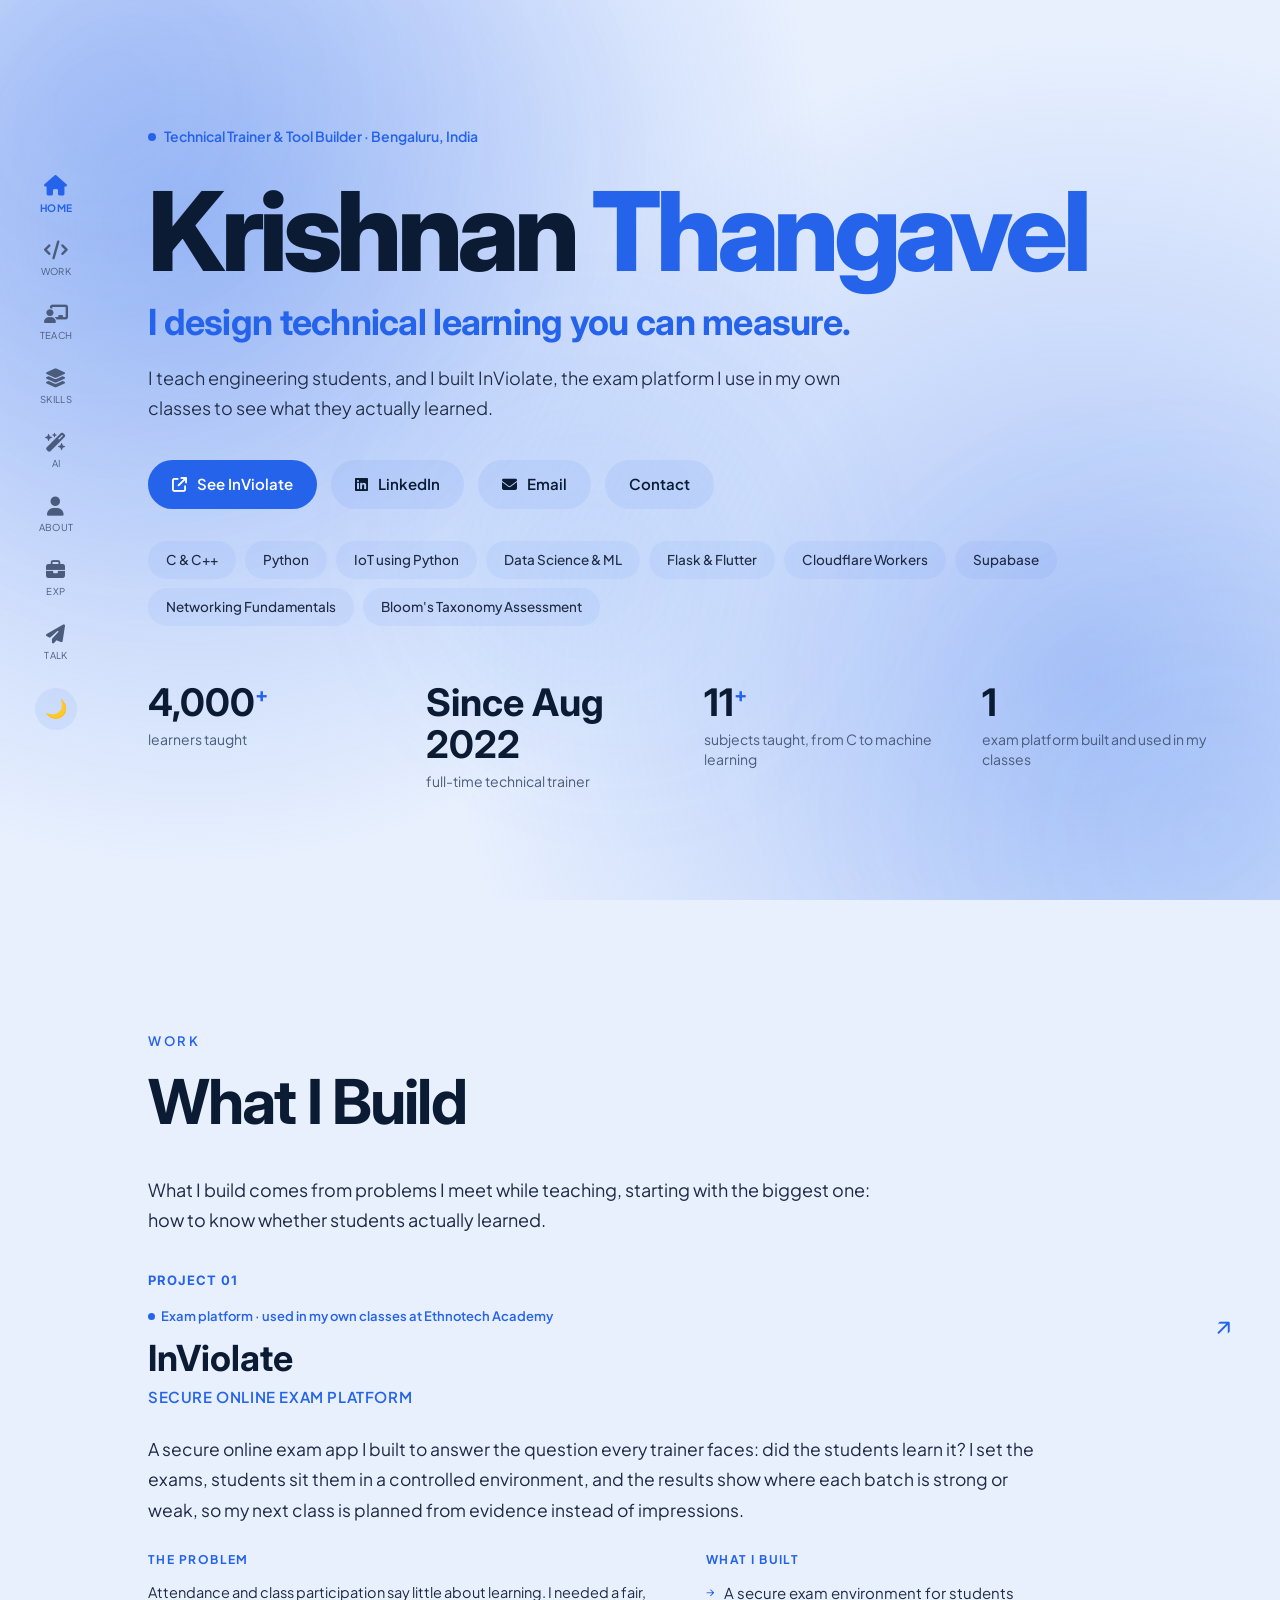
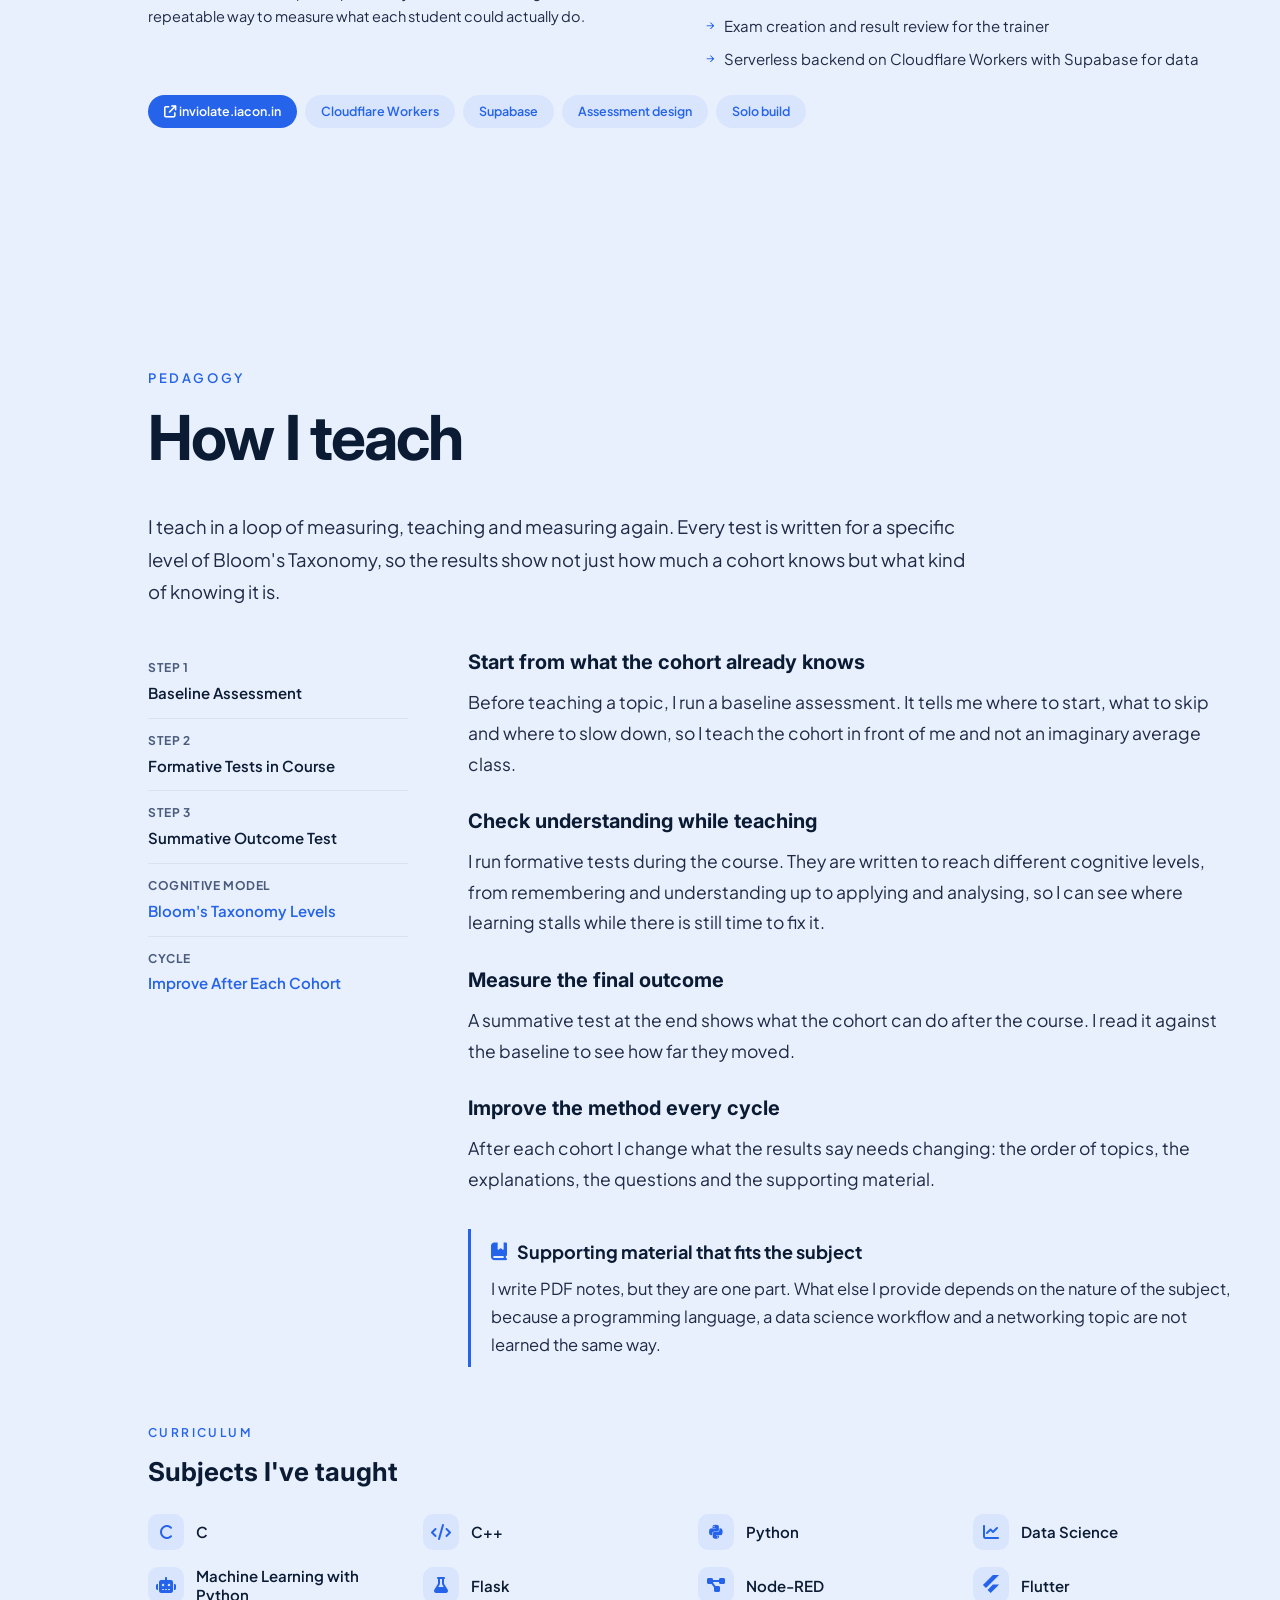
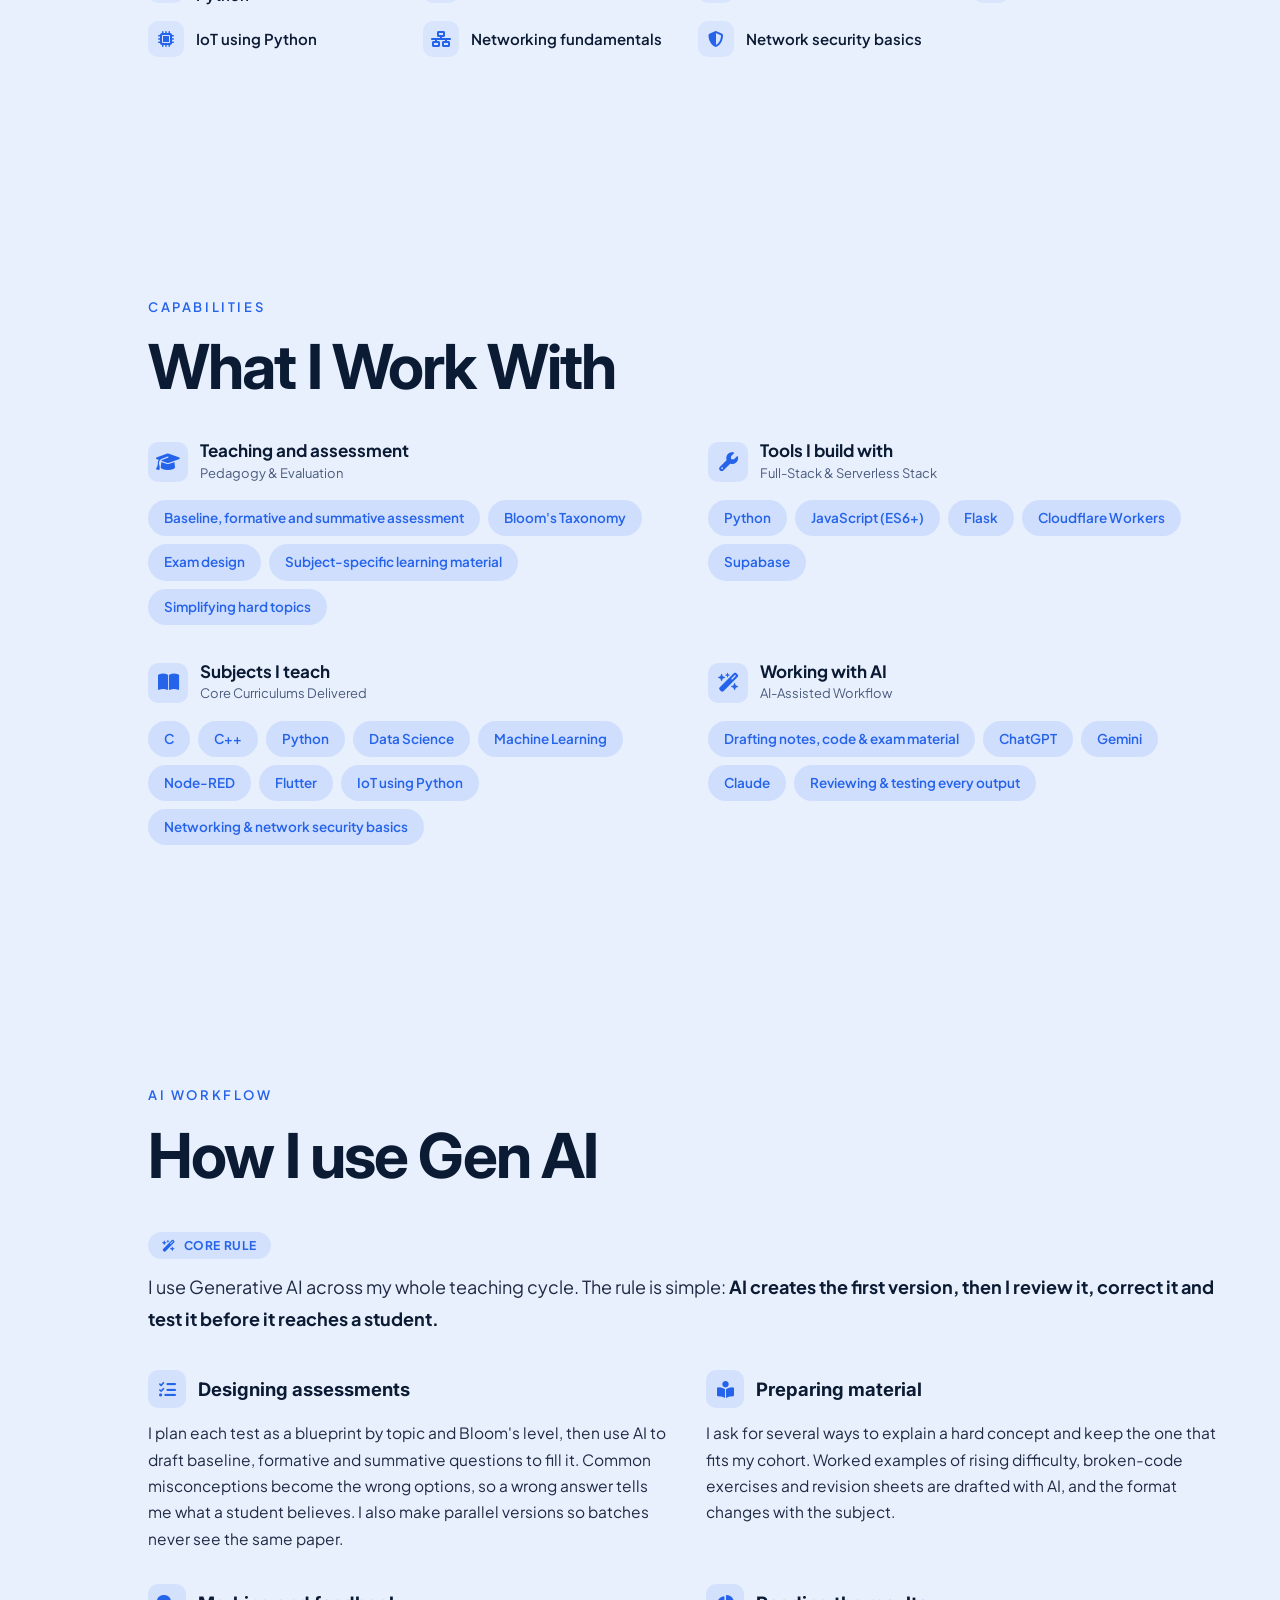
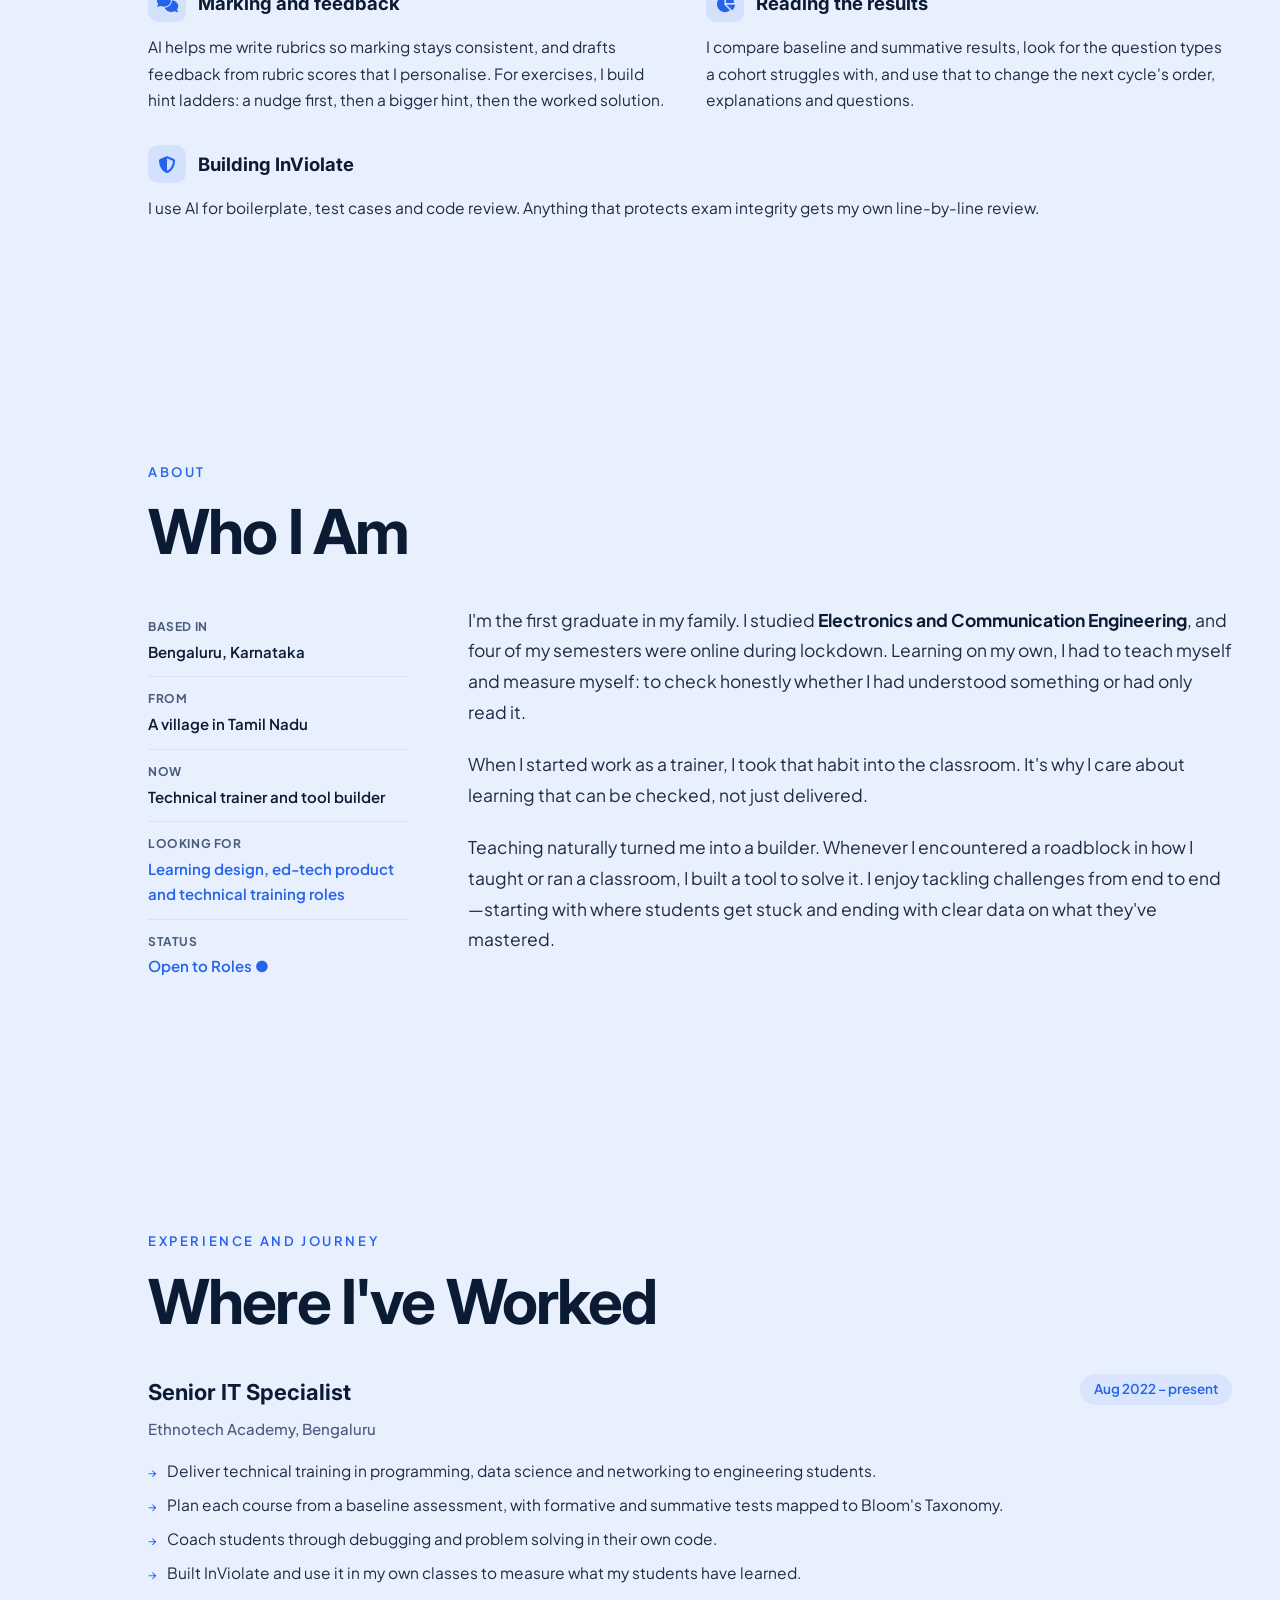
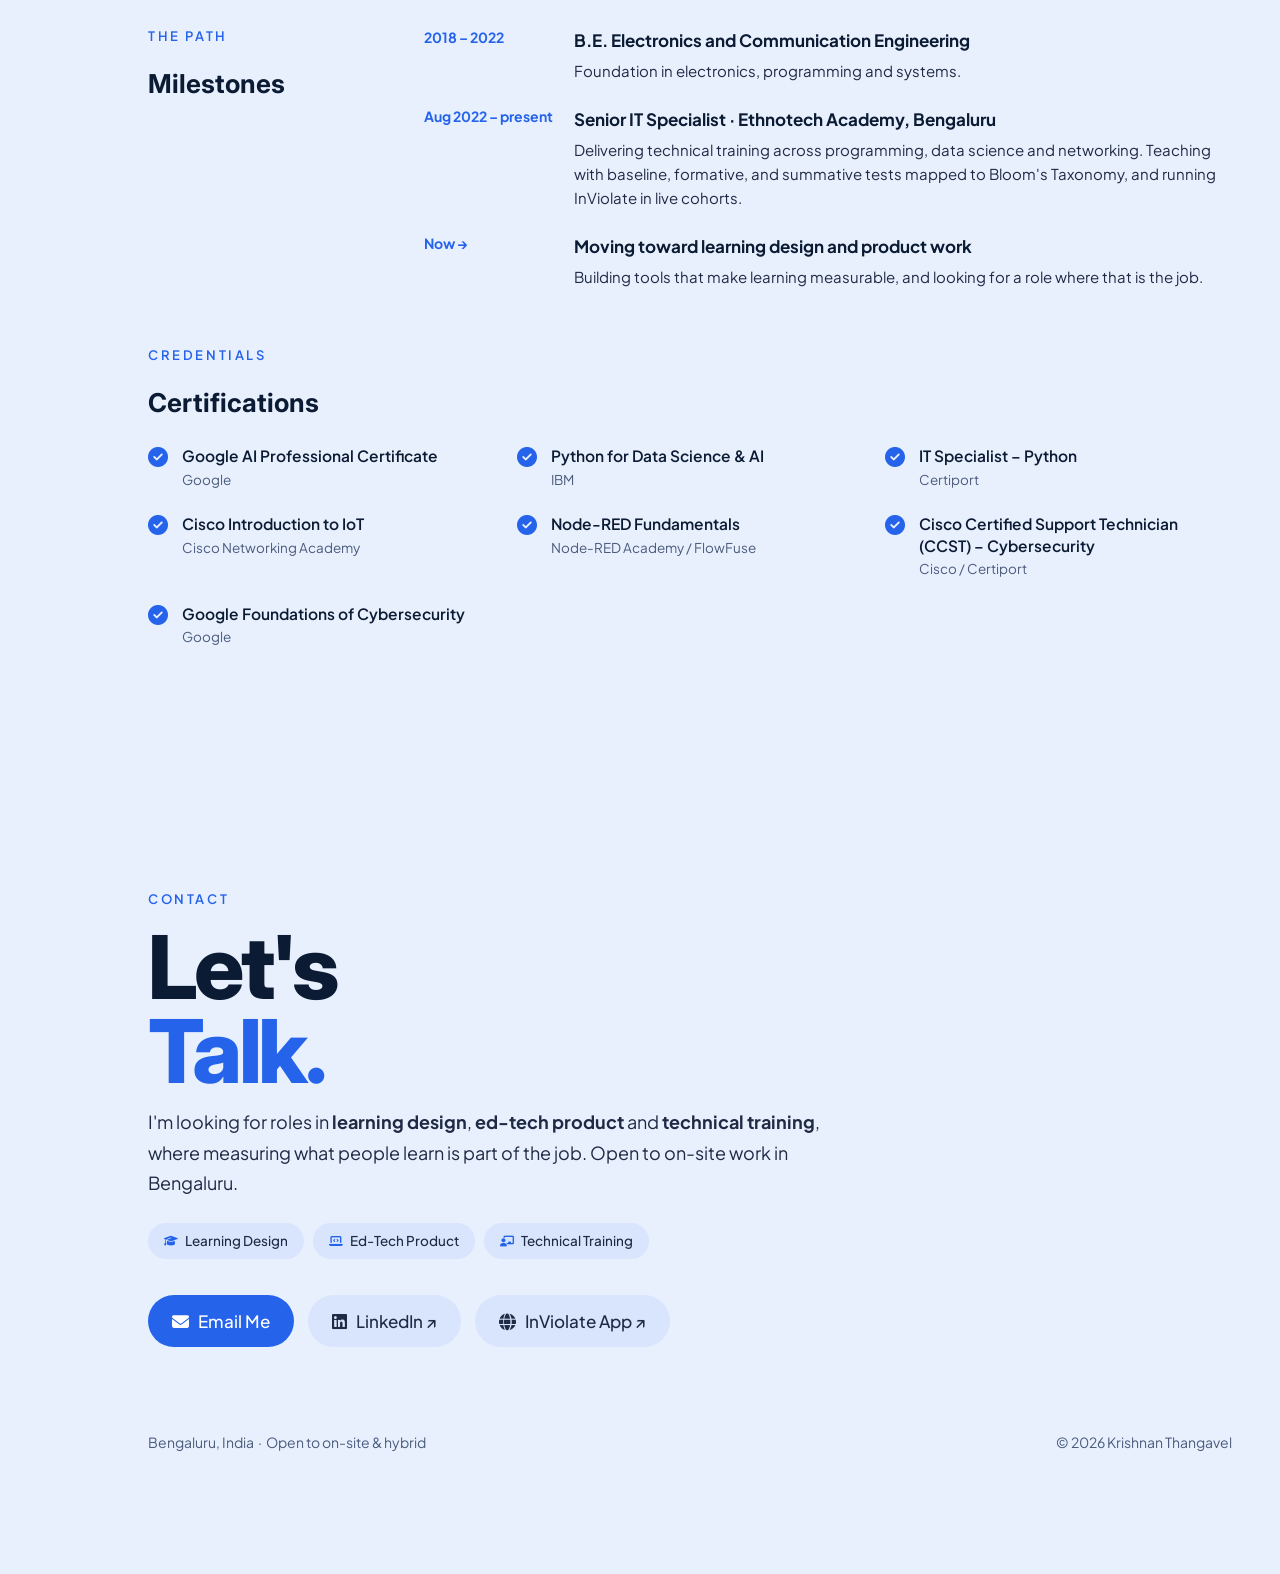
==== commit 976cfed1: "Remove card layouts, borders, shadows, and dock active backgrounds" ====
--- a/index.html
+++ b/index.html
@@ -156,19 +156,14 @@
             left: 20px;
             top: 50%;
             transform: translateY(-50%);
-            width: 80px;
-            background: var(--glass-card);
-            backdrop-filter: var(--blur);
-            -webkit-backdrop-filter: var(--blur);
-            border: 1px solid var(--glass-border);
-            border-radius: 40px;
-            padding: 14px 0;
+            width: 72px;
+            background: transparent;
+            padding: 10px 0;
             display: flex;
             flex-direction: column;
             align-items: center;
-            gap: 10px;
-            z-index: 500;
-            box-shadow: var(--shadow)
+            gap: 12px;
+            z-index: 500
         }
 
         #left-nav .nav-item {
@@ -176,15 +171,16 @@
             flex-direction: column;
             align-items: center;
             justify-content: center;
-            width: 60px;
-            height: 58px;
+            width: 54px;
+            height: 52px;
             text-decoration: none;
             color: var(--ink-faint);
             font-size: 9.5px;
             text-transform: uppercase;
             letter-spacing: .04em;
-            transition: .15s;
-            border-radius: 50%;
+            transition: color .2s, transform .2s;
+            background: transparent;
+            border-radius: 0;
             gap: 2px
         }
 
@@ -194,24 +190,25 @@
         }
 
         #left-nav .nav-item.active {
-            background: var(--accent);
-            color: #fff
+            background: transparent;
+            color: var(--accent);
+            font-weight: 700;
+            transform: scale(1.08)
         }
 
         #left-nav .nav-item:hover:not(.active) {
             color: var(--accent);
-            background: var(--glass-bg)
+            background: transparent;
+            transform: scale(1.05)
         }
 
         #left-nav .theme-toggle-left {
             margin-top: 6px;
-            width: 44px;
-            height: 44px;
+            width: 42px;
+            height: 42px;
             border-radius: 50%;
-            border: 1px solid var(--glass-border);
-            background: var(--glass-card);
-            backdrop-filter: var(--blur);
-            -webkit-backdrop-filter: var(--blur);
+            border: none;
+            background: rgba(37, 99, 235, .08);
             color: var(--ink);
             font-size: 18px;
             cursor: pointer;
@@ -222,8 +219,8 @@
         }
 
         #left-nav .theme-toggle-left:hover {
-            border-color: var(--accent);
-            color: var(--accent)
+            color: var(--accent);
+            background: rgba(37, 99, 235, .15)
         }
 
         #compass-overlay {
@@ -232,13 +229,11 @@
             z-index: 598;
             background: transparent;
             pointer-events: none;
-            transition: background .3s, backdrop-filter .3s
+            transition: background .3s
         }
 
         #compass-overlay.open {
-            background: rgba(0, 8, 26, .42);
-            backdrop-filter: blur(6px);
-            -webkit-backdrop-filter: blur(6px);
+            background: rgba(0, 8, 26, .35);
             pointer-events: all
         }
 
@@ -247,17 +242,17 @@
             bottom: 28px;
             left: 50%;
             transform: translateX(-50%);
-            width: 62px;
-            height: 62px;
+            width: 58px;
+            height: 58px;
             border-radius: 50%;
             background: var(--accent);
-            border: 2px solid rgba(255, 255, 255, .3);
+            border: none;
             color: #fff;
-            font-size: 26px;
+            font-size: 24px;
             cursor: pointer;
             z-index: 600;
-            box-shadow: 0 8px 28px rgba(37, 99, 235, .55), 0 2px 8px rgba(0, 0, 0, .3);
-            transition: transform .4s cubic-bezier(.34, 1.56, .64, 1), background .2s, box-shadow .2s;
+            box-shadow: none;
+            transition: transform .4s cubic-bezier(.34, 1.56, .64, 1), background .2s;
             display: none;
             align-items: center;
             justify-content: center
@@ -265,44 +260,16 @@
 
         #compass-btn.open {
             transform: translateX(-50%) rotate(135deg) scale(.88);
-            background: #1d4ed8;
-            box-shadow: 0 4px 14px rgba(37, 99, 235, .25)
+            background: #1d4ed8
         }
 
         #compass-btn::before {
-            content: '';
-            position: absolute;
-            inset: -7px;
-            border-radius: 50%;
-            border: 2px solid rgba(37, 99, 235, .45);
-            animation: cPulse 2.8s ease-out infinite
-        }
-
-        #compass-btn.open::before {
-            animation: none;
-            opacity: 0
-        }
-
-        @keyframes cPulse {
-            0% {
-                transform: scale(1);
-                opacity: .9
-            }
-
-            70% {
-                transform: scale(1.6);
-                opacity: 0
-            }
-
-            100% {
-                transform: scale(1.6);
-                opacity: 0
-            }
+            display: none
         }
 
         #compass-popup {
             position: fixed;
-            bottom: 108px;
+            bottom: 100px;
             left: 50%;
             transform: translateX(-50%) scale(.4) translateY(40px);
             transform-origin: bottom center;
@@ -310,14 +277,12 @@
             display: grid;
             grid-template-columns: 1fr 1fr;
             gap: 8px;
-            padding: 14px;
-            width: 228px;
-            background: var(--glass-card);
-            backdrop-filter: blur(28px);
-            -webkit-backdrop-filter: blur(28px);
-            border: 1px solid var(--glass-border);
-            border-radius: 28px;
-            box-shadow: 0 32px 80px -8px rgba(0, 10, 50, .55), inset 0 0 0 1px rgba(255, 255, 255, .12);
+            padding: 12px;
+            width: 220px;
+            background: var(--bg);
+            border: none;
+            border-radius: 24px;
+            box-shadow: none;
             opacity: 0;
             pointer-events: none;
             transition: transform .38s cubic-bezier(.34, 1.45, .64, 1), opacity .22s ease
@@ -335,28 +300,28 @@
             align-items: center;
             justify-content: center;
             gap: 5px;
-            padding: 13px 6px;
-            border-radius: 16px;
+            padding: 12px 6px;
+            border-radius: 14px;
             text-decoration: none;
             color: var(--ink-faint);
             font-size: 10.5px;
             font-weight: 600;
             text-transform: uppercase;
             letter-spacing: .06em;
-            border: 1px solid transparent;
+            border: none;
             background: transparent;
             cursor: pointer;
             font-family: inherit;
             opacity: 0;
             transform: scale(.6) translateY(10px);
-            transition: opacity .01s, transform .01s, background .15s, color .15s, border-color .15s
+            transition: opacity .01s, transform .01s, background .15s, color .15s
         }
 
         #compass-popup.open .cp-item,
         #compass-popup.open .cp-theme {
             opacity: 1;
             transform: scale(1) translateY(0);
-            transition: opacity .28s ease, transform .32s cubic-bezier(.34, 1.5, .64, 1), background .15s, color .15s, border-color .15s
+            transition: opacity .28s ease, transform .32s cubic-bezier(.34, 1.5, .64, 1), background .15s, color .15s
         }
 
         #compass-popup.open .cp-item:nth-child(1) {
@@ -396,20 +361,21 @@
         }
 
         .cp-item:hover {
-            background: rgba(255, 255, 255, .15);
-            border-color: var(--accent);
-            color: var(--accent);
-            transform: scale(1.07)
+            background: transparent;
+            color: var(--accent);
+            transform: scale(1.05)
         }
 
         .cp-item.active {
-            background: var(--accent);
-            color: #fff;
-            border-color: transparent
+            background: transparent;
+            color: var(--accent);
+            font-weight: 700;
+            transform: scale(1.06)
         }
 
         .cp-item.active:hover {
-            transform: scale(1.04)
+            background: transparent;
+            color: var(--accent)
         }
 
         .cp-theme {
@@ -418,15 +384,15 @@
             align-items: center;
             justify-content: center;
             gap: 5px;
-            padding: 13px 6px;
-            border-radius: 16px;
+            padding: 12px 6px;
+            border-radius: 14px;
             font-size: 10.5px;
             font-weight: 600;
             text-transform: uppercase;
             letter-spacing: .06em;
-            border: 1px solid var(--glass-border);
+            border: none;
             color: var(--ink-faint);
-            background: transparent;
+            background: rgba(37, 99, 235, .08);
             cursor: pointer;
             font-family: inherit;
             opacity: 0;
@@ -434,10 +400,8 @@
         }
 
         .cp-theme:hover {
-            background: rgba(255, 255, 255, .15);
-            border-color: var(--accent);
-            color: var(--accent);
-            transform: scale(1.07)
+            background: rgba(37, 99, 235, .15);
+            color: var(--accent)
         }
 
         .cp-theme .ti {
@@ -528,15 +492,12 @@
             display: inline-flex;
             align-items: center;
             gap: 8px;
-            background: var(--glass-card);
-            backdrop-filter: var(--blur);
-            -webkit-backdrop-filter: var(--blur);
-            border: 1px solid var(--glass-border);
-            border-radius: 40px;
-            padding: 8px 16px 8px 12px;
-            font-size: 13px;
-            color: var(--accent);
-            margin-bottom: 40px
+            background: transparent;
+            font-size: 14px;
+            font-weight: 600;
+            color: var(--accent);
+            margin-bottom: 32px;
+            padding: 0
         }
 
         .badge-dot {
@@ -603,57 +564,34 @@
             display: inline-flex;
             align-items: center;
             gap: 10px;
-            padding: 14px 30px;
+            padding: 12px 24px;
             border-radius: 48px;
             font-weight: 600;
             font-size: 15px;
             text-decoration: none;
             transition: .2s;
-            border: 1px solid transparent;
-            cursor: pointer;
-            position: relative;
-            overflow: hidden
+            border: none;
+            cursor: pointer
         }
 
         .btn-fill {
             background: var(--accent);
-            color: #fff;
-            border-color: rgba(255, 255, 255, .3)
+            color: #fff
         }
 
         .btn-fill:hover {
-            background: #1d4ed8;
-            box-shadow: var(--shadow)
+            background: #1d4ed8
         }
 
         .btn-ghost {
-            background: var(--glass-card);
-            backdrop-filter: var(--blur);
-            -webkit-backdrop-filter: var(--blur);
+            background: rgba(37, 99, 235, .08);
             color: var(--ink);
-            border-color: var(--glass-border)
+            border: none
         }
 
         .btn-ghost:hover {
-            border-color: var(--accent);
-            background: var(--glass-bg)
-        }
-
-        .btn::after {
-            content: '';
-            position: absolute;
-            top: 0;
-            left: -100%;
-            width: 100%;
-            height: 100%;
-            background: linear-gradient(90deg, transparent, rgba(255, 255, 255, .2), transparent);
-            transition: left .5s;
-            pointer-events: none;
-            border-radius: inherit
-        }
-
-        .btn:hover::after {
-            left: 100%
+            background: rgba(37, 99, 235, .15);
+            color: var(--accent)
         }
 
         .hero-pills {
@@ -664,12 +602,10 @@
         }
 
         .pill {
-            background: var(--glass-card);
-            backdrop-filter: var(--blur);
-            -webkit-backdrop-filter: var(--blur);
-            border: 1px solid var(--glass-border);
+            background: rgba(37, 99, 235, .06);
+            border: none;
             border-radius: 40px;
-            padding: 9px 20px;
+            padding: 8px 18px;
             font-size: 13.5px;
             font-weight: 500;
             color: var(--ink-muted);
@@ -677,38 +613,26 @@
         }
 
         .pill:hover {
-            border-color: var(--accent);
-            color: var(--accent);
-            background: var(--glass-bg)
+            color: var(--accent);
+            background: rgba(37, 99, 235, .12)
         }
 
         .hero-stats {
             display: grid;
             grid-template-columns: repeat(4, 1fr);
-            gap: 16px
+            gap: 28px
         }
 
         .hstat {
-            background: var(--glass-card);
-            backdrop-filter: var(--blur);
-            -webkit-backdrop-filter: var(--blur);
-            border: 1px solid var(--glass-border);
-            border-radius: 28px;
-            padding: 22px 18px;
-            box-shadow: var(--shadow);
-            transition: .2s;
-            position: relative;
-            overflow: hidden
-        }
-
-        .hstat:hover {
-            border-color: var(--accent);
-            transform: translateY(-2px)
+            background: transparent;
+            padding: 0;
+            border: none;
+            box-shadow: none
         }
 
         .hstat-n {
             font-family: 'Inter', sans-serif;
-            font-size: 36px;
+            font-size: 38px;
             font-weight: 700;
             color: var(--ink);
             line-height: 1.1;
@@ -721,7 +645,7 @@
         }
 
         .hstat-l {
-            font-size: 13px;
+            font-size: 14px;
             color: var(--ink-faint);
             line-height: 1.4
         }
@@ -730,43 +654,15 @@
         .project-list {
             display: flex;
             flex-direction: column;
-            gap: 24px;
+            gap: 40px;
             margin-top: 12px
         }
 
         .pcard {
-            background: var(--glass-card);
-            backdrop-filter: var(--blur);
-            -webkit-backdrop-filter: var(--blur);
-            border: 1px solid var(--glass-border);
-            border-radius: 32px;
-            padding: 36px 36px 32px;
-            box-shadow: var(--shadow);
-            transition: .25s;
-            position: relative;
-            overflow: hidden
-        }
-
-        .pcard:hover {
-            border-color: var(--accent);
-            transform: translateY(-4px)
-        }
-
-        .pcard::after {
-            content: '';
-            position: absolute;
-            top: 0;
-            left: -100%;
-            width: 100%;
-            height: 100%;
-            background: linear-gradient(90deg, transparent, rgba(255, 255, 255, .14), transparent);
-            transition: left .6s;
-            pointer-events: none;
-            border-radius: inherit
-        }
-
-        .pcard:hover::after {
-            left: 100%
+            background: transparent;
+            padding: 0;
+            border: none;
+            box-shadow: none
         }
 
         .pcard-top {
@@ -788,7 +684,7 @@
 
         .pcard-title {
             font-family: 'Inter', sans-serif;
-            font-size: clamp(22px, 3vw, 30px);
+            font-size: clamp(26px, 3.2vw, 36px);
             font-weight: 700;
             color: var(--ink);
             line-height: 1.1;
@@ -796,7 +692,7 @@
         }
 
         .pcard-subtitle {
-            font-size: 14px;
+            font-size: 15px;
             font-weight: 600;
             color: var(--accent);
             letter-spacing: .04em;
@@ -805,46 +701,41 @@
         }
 
         .parrow {
-            font-size: 24px;
-            color: var(--glass-border);
+            font-size: 26px;
+            color: var(--accent);
             transition: .2s;
             flex-shrink: 0;
             margin-top: 4px;
             text-decoration: none
         }
 
-        .pcard:hover .parrow {
-            color: var(--accent);
-            transform: translate(3px, -3px)
+        .parrow:hover {
+            transform: translate(2px, -2px)
         }
 
         .pcard-desc {
             color: var(--ink-muted);
-            font-size: 17px;
-            line-height: 1.7;
-            margin-bottom: 24px
+            font-size: 17.5px;
+            line-height: 1.75;
+            margin-bottom: 24px;
+            max-width: 900px
         }
 
         .pdetail-grid {
             display: grid;
             grid-template-columns: 1fr 1fr;
-            gap: 20px;
+            gap: 32px;
             margin-bottom: 24px
         }
 
         .pdetail-box {
-            background: rgba(37, 99, 235, .04);
-            border: 1px solid var(--glass-border);
-            border-radius: 18px;
-            padding: 18px 20px
-        }
-
-        [data-theme="dark"] .pdetail-box {
-            background: rgba(59, 130, 246, .06)
+            background: transparent;
+            padding: 0;
+            border: none
         }
 
         .pdetail-box-title {
-            font-size: 11.5px;
+            font-size: 12px;
             font-weight: 700;
             text-transform: uppercase;
             letter-spacing: .12em;
@@ -856,15 +747,15 @@
             list-style: none;
             display: flex;
             flex-direction: column;
-            gap: 7px
+            gap: 9px
         }
 
         .pdetail-list li {
-            font-size: 14.5px;
+            font-size: 15px;
             color: var(--ink-muted);
-            padding-left: 14px;
+            padding-left: 18px;
             position: relative;
-            line-height: 1.5
+            line-height: 1.6
         }
 
         .pdetail-list li::before {
@@ -872,24 +763,26 @@
             position: absolute;
             left: 0;
             color: var(--accent);
-            font-size: 11px;
-            top: 3px
+            font-size: 12px;
+            top: 1px
         }
 
         .ptags {
             display: flex;
             flex-wrap: wrap;
-            gap: 7px
+            gap: 8px
         }
 
         .tag {
-            background: var(--accent-soft);
+            background: rgba(37, 99, 235, .08);
             border-radius: 40px;
-            padding: 5px 14px;
-            font-size: 12px;
+            padding: 6px 16px;
+            font-size: 12.5px;
             color: var(--accent);
             font-weight: 600;
-            text-decoration: none
+            text-decoration: none;
+            border: none;
+            transition: .2s
         }
 
         .tag:hover {
@@ -901,19 +794,17 @@
             display: inline-flex;
             align-items: center;
             gap: 6px;
-            background: rgba(37, 99, 235, .09);
-            border: 1px solid rgba(37, 99, 235, .25);
-            border-radius: 30px;
-            padding: 4px 14px;
-            font-size: 12px;
+            background: transparent;
+            padding: 0;
+            font-size: 13px;
             font-weight: 600;
             color: var(--accent);
-            margin-bottom: 16px
+            margin-bottom: 12px
         }
 
         .pwip-badge span {
-            width: 6px;
-            height: 6px;
+            width: 7px;
+            height: 7px;
             background: var(--accent);
             border-radius: 50%;
             animation: pulse 1.8s infinite
@@ -923,12 +814,12 @@
         .skills-section-body {
             display: flex;
             flex-direction: column;
-            gap: 28px
+            gap: 36px
         }
 
         .skills-row {
             display: grid;
-            gap: 22px
+            gap: 36px
         }
 
         .sk-2 {
@@ -936,49 +827,42 @@
         }
 
         .skill-block {
-            background: var(--glass-card);
-            backdrop-filter: var(--blur);
-            -webkit-backdrop-filter: var(--blur);
-            border: 1px solid var(--glass-border);
-            border-radius: 28px;
-            padding: 26px 28px;
-            box-shadow: var(--shadow);
-            transition: .2s
-        }
-
-        .skill-block:hover {
-            border-color: var(--accent)
+            background: transparent;
+            padding: 0;
+            border: none;
+            box-shadow: none
         }
 
         .sb-head {
             display: flex;
             align-items: center;
             gap: 12px;
-            margin-bottom: 18px
+            margin-bottom: 16px
         }
 
         .sb-icon {
-            width: 42px;
-            height: 42px;
-            border-radius: 12px;
-            background: var(--accent-soft);
+            width: 40px;
+            height: 40px;
+            border-radius: 10px;
+            background: rgba(37, 99, 235, .1);
             display: flex;
             align-items: center;
             justify-content: center;
-            font-size: 20px;
-            color: var(--accent);
-            flex-shrink: 0
+            font-size: 19px;
+            color: var(--accent);
+            flex-shrink: 0;
+            border: none
         }
 
         .sb-title {
-            font-size: 16px;
+            font-size: 17px;
             font-weight: 700;
             color: var(--ink);
             line-height: 1.2
         }
 
         .sb-sub {
-            font-size: 12.5px;
+            font-size: 13px;
             color: var(--ink-faint);
             margin-top: 2px
         }
@@ -990,13 +874,11 @@
         }
 
         .stag {
-            background: var(--glass-bg);
-            backdrop-filter: var(--blur);
-            -webkit-backdrop-filter: var(--blur);
-            border: 1px solid var(--glass-border);
+            background: rgba(37, 99, 235, .06);
+            border: none;
             border-radius: 30px;
             padding: 7px 16px;
-            font-size: 13px;
+            font-size: 13.5px;
             font-weight: 500;
             color: var(--ink-muted);
             transition: .2s;
@@ -1004,48 +886,39 @@
         }
 
         .stag:hover {
-            border-color: var(--accent);
-            color: var(--accent)
+            color: var(--accent);
+            background: rgba(37, 99, 235, .12)
         }
 
         .stag.s {
-            background: var(--accent-soft);
-            border-color: rgba(37, 99, 235, .25);
+            background: rgba(37, 99, 235, .12);
             color: var(--accent);
             font-weight: 600
         }
 
         /* ══ GITHUB / AI WORKFLOW CARD ══ */
         .github-card {
-            background: var(--glass-card);
-            backdrop-filter: var(--blur);
-            -webkit-backdrop-filter: var(--blur);
-            border: 1px solid var(--glass-border);
-            border-radius: 32px;
-            padding: 44px 48px;
-            box-shadow: var(--shadow);
+            background: transparent;
+            padding: 0;
+            border: none;
+            box-shadow: none;
             display: flex;
             align-items: center;
-            gap: 48px;
-            transition: .2s
-        }
-
-        .github-card:hover {
-            border-color: var(--accent)
+            gap: 40px
         }
 
         .github-icon-wrap {
-            width: 80px;
-            height: 80px;
+            width: 72px;
+            height: 72px;
             border-radius: 50%;
             background: var(--accent);
             display: flex;
             align-items: center;
             justify-content: center;
-            font-size: 36px;
+            font-size: 32px;
             color: #fff;
             flex-shrink: 0;
-            box-shadow: 0 8px 24px rgba(37, 99, 235, .35)
+            box-shadow: none
         }
 
         .github-body {
@@ -1057,13 +930,13 @@
             font-size: 24px;
             font-weight: 700;
             color: var(--ink);
-            margin-bottom: 10px
+            margin-bottom: 8px
         }
 
         .github-body p {
             font-size: 17px;
             color: var(--ink-muted);
-            margin-bottom: 20px;
+            margin-bottom: 18px;
             line-height: 1.65
         }
 
@@ -1071,65 +944,43 @@
             display: flex;
             flex-wrap: wrap;
             gap: 8px;
-            margin-bottom: 24px
+            margin-bottom: 20px
         }
 
         .github-link {
             display: inline-flex;
             align-items: center;
             gap: 9px;
-            padding: 12px 26px;
+            padding: 11px 24px;
             border-radius: 40px;
             background: var(--accent);
             color: #fff;
             text-decoration: none;
             font-weight: 600;
             font-size: 15px;
-            transition: .2s
+            transition: .2s;
+            border: none
         }
 
         .github-link:hover {
-            background: #1d4ed8;
-            box-shadow: var(--shadow)
+            background: #1d4ed8
         }
 
         /* ══ AI WORKFLOW CARDS ══ */
         .ai-rule-card {
-            background: var(--glass-card);
-            backdrop-filter: var(--blur);
-            -webkit-backdrop-filter: var(--blur);
-            border: 1px solid var(--glass-border);
-            border-radius: 26px;
-            padding: 28px 32px;
-            margin-bottom: 28px;
-            box-shadow: var(--shadow);
-            position: relative;
-            overflow: hidden
-        }
-
-        .ai-rule-card::after {
-            content: '';
-            position: absolute;
-            top: 0;
-            left: -100%;
-            width: 100%;
-            height: 100%;
-            background: linear-gradient(90deg, transparent, rgba(255, 255, 255, .14), transparent);
-            transition: left .6s;
-            pointer-events: none;
-            border-radius: inherit
-        }
-
-        .ai-rule-card:hover::after {
-            left: 100%
+            background: transparent;
+            padding: 0;
+            margin-bottom: 36px;
+            border: none;
+            box-shadow: none
         }
 
         .ai-rule-badge {
             display: inline-flex;
             align-items: center;
             gap: 7px;
-            background: var(--accent-soft);
-            border: 1px solid rgba(37, 99, 235, .22);
+            background: rgba(37, 99, 235, .1);
+            border: none;
             border-radius: 30px;
             padding: 4px 14px;
             font-size: 12px;
@@ -1153,20 +1004,14 @@
         .ai-cards-grid {
             display: grid;
             grid-template-columns: repeat(2, 1fr);
-            gap: 20px
+            gap: 32px
         }
 
         .ai-step-card {
-            background: var(--glass-card);
-            backdrop-filter: var(--blur);
-            -webkit-backdrop-filter: var(--blur);
-            border: 1px solid var(--glass-border);
-            border-radius: 26px;
-            padding: 30px 28px;
-            box-shadow: var(--shadow);
-            transition: .25s;
-            position: relative;
-            overflow: hidden;
+            background: transparent;
+            padding: 0;
+            border: none;
+            box-shadow: none;
             display: flex;
             flex-direction: column
         }
@@ -1175,47 +1020,25 @@
             grid-column: span 2
         }
 
-        .ai-step-card:hover {
-            border-color: var(--accent);
-            transform: translateY(-3px)
-        }
-
-        .ai-step-card::after {
-            content: '';
-            position: absolute;
-            top: 0;
-            left: -100%;
-            width: 100%;
-            height: 100%;
-            background: linear-gradient(90deg, transparent, rgba(255, 255, 255, .14), transparent);
-            transition: left .6s;
-            pointer-events: none;
-            border-radius: inherit
-        }
-
-        .ai-step-card:hover::after {
-            left: 100%
-        }
-
         .ai-card-head {
             display: flex;
             align-items: center;
-            gap: 14px;
-            margin-bottom: 14px
+            gap: 12px;
+            margin-bottom: 12px
         }
 
         .ai-card-icon {
-            width: 44px;
-            height: 44px;
-            border-radius: 12px;
-            background: var(--accent-soft);
+            width: 38px;
+            height: 38px;
+            border-radius: 10px;
+            background: rgba(37, 99, 235, .1);
             color: var(--accent);
             display: flex;
             align-items: center;
             justify-content: center;
-            font-size: 19px;
+            font-size: 17px;
             flex-shrink: 0;
-            border: 1px solid rgba(37, 99, 235, .18)
+            border: none
         }
 
         .ai-card-title {
@@ -1235,7 +1058,7 @@
         /* ══ ABOUT ══ */
         .about-grid {
             display: grid;
-            grid-template-columns: 280px 1fr;
+            grid-template-columns: 260px 1fr;
             gap: 60px;
             align-items: start
         }
@@ -1243,22 +1066,23 @@
         .about-meta {
             position: sticky;
             top: 100px;
-            background: var(--glass-card);
-            backdrop-filter: var(--blur);
-            -webkit-backdrop-filter: var(--blur);
-            border: 1px solid var(--glass-border);
-            border-radius: 28px;
-            padding: 24px;
-            box-shadow: var(--shadow)
+            background: transparent;
+            padding: 0;
+            border: none;
+            box-shadow: none
         }
 
         .meta-row {
             display: flex;
             flex-direction: column;
             gap: 3px;
-            padding: 14px 0;
-            border-bottom: 1px solid var(--glass-border);
+            padding: 12px 0;
+            border-bottom: 1px solid rgba(0, 0, 0, .06);
             font-size: 14.5px
+        }
+
+        [data-theme="dark"] .meta-row {
+            border-bottom: 1px solid rgba(255, 255, 255, .08)
         }
 
         .meta-row:last-child {
@@ -1295,128 +1119,70 @@
         }
 
         .quote-box {
-            background: var(--glass-card);
-            backdrop-filter: var(--blur);
-            -webkit-backdrop-filter: var(--blur);
-            border: 1px solid var(--glass-border);
-            border-left: 4px solid var(--accent);
-            padding: 22px 24px;
-            border-radius: 0 20px 20px 0;
+            background: transparent;
+            border: none;
+            border-left: 3px solid var(--accent);
+            padding: 8px 0 8px 20px;
             font-size: 16.5px;
             color: var(--ink);
             line-height: 1.7;
             font-style: italic;
-            margin-top: 10px
+            margin-top: 16px;
+            box-shadow: none
         }
 
         /* ══ SUBJECTS GRID ══ */
         .subjects-section {
-            margin-top: 48px;
-            padding-top: 36px;
-            border-top: 1px solid var(--glass-border)
+            margin-top: 56px;
+            padding-top: 0;
+            border-top: none
         }
 
         .subjects-grid {
             display: grid;
             grid-template-columns: repeat(auto-fill, minmax(210px, 1fr));
-            gap: 14px;
+            gap: 16px;
             margin-top: 16px
         }
 
         .subject-card {
-            background: var(--glass-card);
-            backdrop-filter: var(--blur);
-            -webkit-backdrop-filter: var(--blur);
-            border: 1px solid var(--glass-border);
-            border-radius: 20px;
-            padding: 16px 20px;
+            background: transparent;
+            padding: 0;
             display: flex;
             align-items: center;
-            gap: 14px;
-            box-shadow: var(--shadow);
-            transition: .25s;
-            position: relative;
-            overflow: hidden
-        }
-
-        .subject-card:hover {
-            border-color: var(--accent);
-            transform: translateY(-3px);
-            background: var(--glass-bg)
-        }
-
-        .subject-card::after {
-            content: '';
-            position: absolute;
-            top: 0;
-            left: -100%;
-            width: 100%;
-            height: 100%;
-            background: linear-gradient(90deg, transparent, rgba(255, 255, 255, .14), transparent);
-            transition: left .55s;
-            pointer-events: none;
-            border-radius: inherit
-        }
-
-        .subject-card:hover::after {
-            left: 100%
+            gap: 12px;
+            border: none;
+            box-shadow: none
         }
 
         .subject-card-icon {
-            width: 42px;
-            height: 42px;
-            border-radius: 12px;
-            background: var(--accent-soft);
+            width: 36px;
+            height: 36px;
+            border-radius: 10px;
+            background: rgba(37, 99, 235, .08);
             color: var(--accent);
             display: flex;
             align-items: center;
             justify-content: center;
-            font-size: 18px;
+            font-size: 16px;
             flex-shrink: 0;
-            border: 1px solid rgba(37, 99, 235, .15)
+            border: none
         }
 
         .subject-card-name {
             font-size: 15px;
-            font-weight: 700;
+            font-weight: 600;
             color: var(--ink);
             line-height: 1.3
         }
 
         /* ══ EXP ══ */
         .exp-card {
-            background: var(--glass-card);
-            backdrop-filter: var(--blur);
-            -webkit-backdrop-filter: var(--blur);
-            border: 1px solid var(--glass-border);
-            border-radius: 28px;
-            padding: 32px 36px;
-            box-shadow: var(--shadow);
-            transition: .2s;
-            position: relative;
-            overflow: hidden;
-            margin-bottom: 24px
-        }
-
-        .exp-card:hover {
-            border-color: var(--accent)
-        }
-
-        .exp-card::after {
-            content: '';
-            position: absolute;
-            top: 0;
-            left: -100%;
-            width: 100%;
-            height: 100%;
-            background: linear-gradient(90deg, transparent, rgba(255, 255, 255, .14), transparent);
-            transition: left .6s;
-            pointer-events: none;
-            border-radius: inherit
-        }
-
-        .exp-card:hover::after {
-            left: 100%
+            background: transparent;
+            padding: 0;
+            border: none;
+            box-shadow: none;
+            margin-bottom: 32px
         }
 
         .exp-header {
@@ -1440,9 +1206,10 @@
             color: var(--accent);
             font-weight: 600;
             white-space: nowrap;
-            background: var(--accent-soft);
+            background: rgba(37, 99, 235, .08);
             padding: 4px 14px;
-            border-radius: 30px
+            border-radius: 30px;
+            border: none
         }
 
         .exp-org {
@@ -1486,63 +1253,37 @@
         /* ══ CERTS ══ */
         .certs-grid {
             display: grid;
-            grid-template-columns: repeat(3, 1fr);
-            gap: 16px;
+            grid-template-columns: repeat(auto-fill, minmax(280px, 1fr));
+            gap: 22px;
             margin-top: 20px
         }
 
         .cert-item {
-            background: var(--glass-card);
-            backdrop-filter: var(--blur);
-            -webkit-backdrop-filter: var(--blur);
-            border: 1px solid var(--glass-border);
-            border-radius: 18px;
-            padding: 18px 20px;
+            background: transparent;
+            padding: 0;
             display: flex;
             gap: 14px;
-            transition: .2s;
-            box-shadow: var(--shadow);
-            position: relative;
-            overflow: hidden
-        }
-
-        .cert-item::after {
-            content: '';
-            position: absolute;
-            top: 0;
-            left: -100%;
-            width: 100%;
-            height: 100%;
-            background: linear-gradient(90deg, transparent, rgba(255, 255, 255, .16), transparent);
-            transition: left .55s;
-            pointer-events: none;
-            border-radius: inherit
-        }
-
-        .cert-item:hover::after {
-            left: 100%
-        }
-
-        .cert-item:hover {
-            border-color: var(--accent)
+            border: none;
+            box-shadow: none
         }
 
         .cert-icon {
             color: var(--accent);
-            font-size: 18px;
+            font-size: 20px;
             flex-shrink: 0;
             margin-top: 2px
         }
 
         .cert-title {
-            font-size: 15px;
+            font-size: 15.5px;
             font-weight: 600;
             color: var(--ink);
-            margin-bottom: 3px
+            margin-bottom: 2px;
+            line-height: 1.4
         }
 
         .cert-sub {
-            font-size: 13px;
+            font-size: 13.5px;
             color: var(--ink-faint)
         }
 
@@ -1556,25 +1297,20 @@
         .tline {
             display: flex;
             flex-direction: column;
-            gap: 14px
+            gap: 22px
         }
 
         .titem {
             display: grid;
             grid-template-columns: 130px 1fr;
             gap: 20px;
-            padding: 22px 24px;
-            background: var(--glass-card);
-            backdrop-filter: var(--blur);
-            -webkit-backdrop-filter: var(--blur);
-            border: 1px solid var(--glass-border);
-            border-radius: 24px;
-            box-shadow: var(--shadow);
+            padding: 0;
+            background: transparent;
+            border: none;
+            box-shadow: none;
             opacity: 0;
             transform: translateY(14px);
-            transition: .6s;
-            position: relative;
-            overflow: hidden
+            transition: .6s
         }
 
         .titem.vis {
@@ -1582,38 +1318,17 @@
             transform: translateY(0)
         }
 
-        .titem:hover {
-            border-color: var(--accent)
-        }
-
         .titem.now {
-            border-color: rgba(37, 99, 235, .4);
-            background: rgba(37, 99, 235, .04)
+            background: transparent;
+            border: none
         }
 
         [data-theme="dark"] .titem.now {
-            background: rgba(59, 130, 246, .07)
-        }
-
-        .titem::after {
-            content: '';
-            position: absolute;
-            top: 0;
-            left: -100%;
-            width: 100%;
-            height: 100%;
-            background: linear-gradient(90deg, transparent, rgba(255, 255, 255, .14), transparent);
-            transition: left .6s;
-            pointer-events: none;
-            border-radius: inherit
-        }
-
-        .titem:hover::after {
-            left: 100%
+            background: transparent
         }
 
         .tyr {
-            font-size: 13.5px;
+            font-size: 14px;
             font-weight: 700;
             color: var(--accent)
         }
@@ -1633,7 +1348,7 @@
 
         /* ══ CONTACT ══ */
         #contact {
-            border-top: 1px solid var(--glass-border)
+            border-top: none
         }
 
         .contact-title {
@@ -1669,12 +1384,10 @@
             display: inline-flex;
             align-items: center;
             gap: 7px;
-            background: var(--glass-card);
-            backdrop-filter: var(--blur);
-            -webkit-backdrop-filter: var(--blur);
-            border: 1px solid var(--glass-border);
+            background: rgba(37, 99, 235, .08);
+            border: none;
             border-radius: 30px;
-            padding: 8px 18px;
+            padding: 7px 16px;
             font-size: 13.5px;
             font-weight: 500;
             color: var(--ink-muted)
@@ -1696,42 +1409,36 @@
             display: inline-flex;
             align-items: center;
             gap: 9px;
-            padding: 13px 26px;
+            padding: 12px 24px;
             border-radius: 38px;
-            background: var(--glass-card);
-            backdrop-filter: var(--blur);
-            -webkit-backdrop-filter: var(--blur);
-            border: 1px solid var(--glass-border);
+            background: rgba(37, 99, 235, .08);
+            border: none;
             color: var(--ink-muted);
             text-decoration: none;
             font-weight: 500;
             transition: .2s;
-            position: relative;
-            overflow: hidden
+            box-shadow: none
         }
 
         .cbtn.cta {
             background: var(--accent);
-            color: #fff;
-            border-color: var(--accent)
+            color: #fff
         }
 
         .cbtn:hover {
-            border-color: var(--accent);
-            color: var(--accent);
-            background: var(--glass-bg)
+            color: var(--accent);
+            background: rgba(37, 99, 235, .15)
         }
 
         .cbtn.cta:hover {
             background: #1d4ed8;
-            border-color: #1d4ed8;
             color: #fff
         }
 
         .contact-foot {
             display: flex;
             justify-content: space-between;
-            border-top: 1px solid var(--glass-border);
+            border-top: none;
             padding-top: 36px;
             color: var(--ink-faint);
             font-size: 14px;
